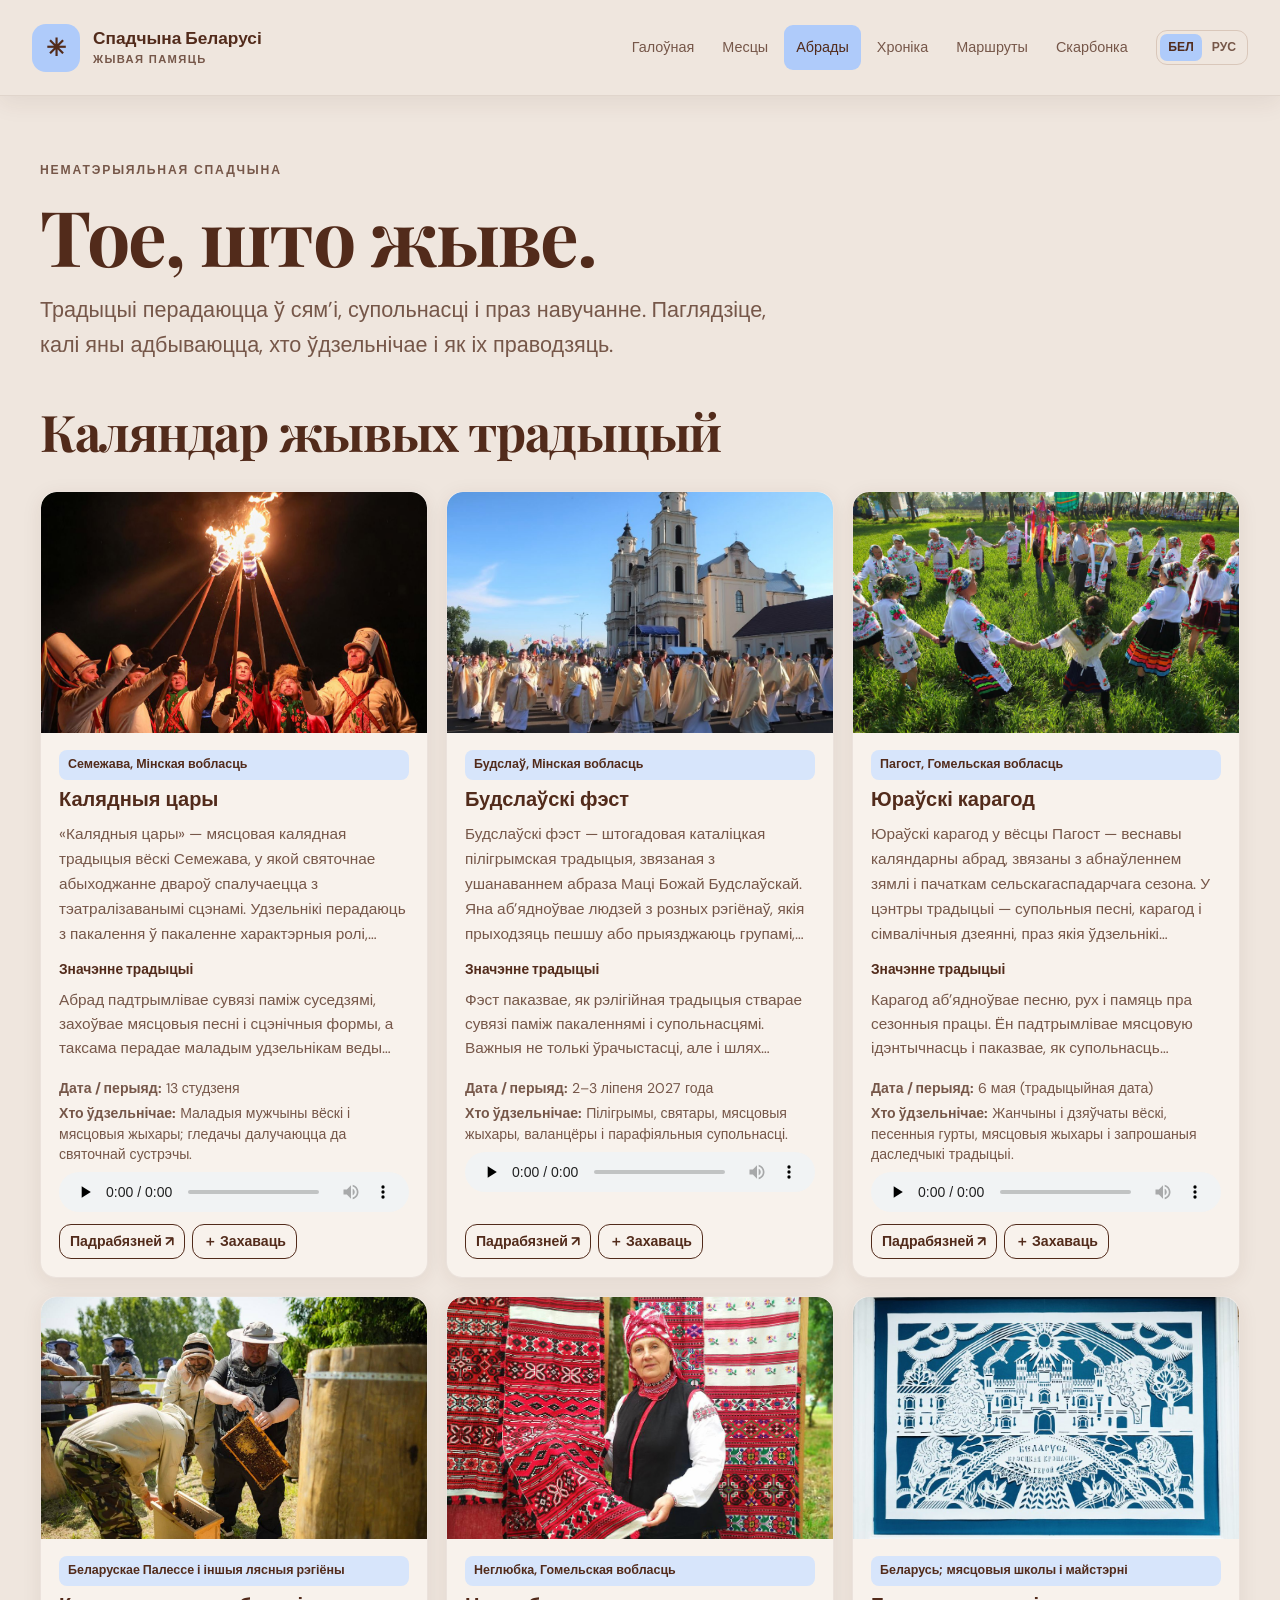
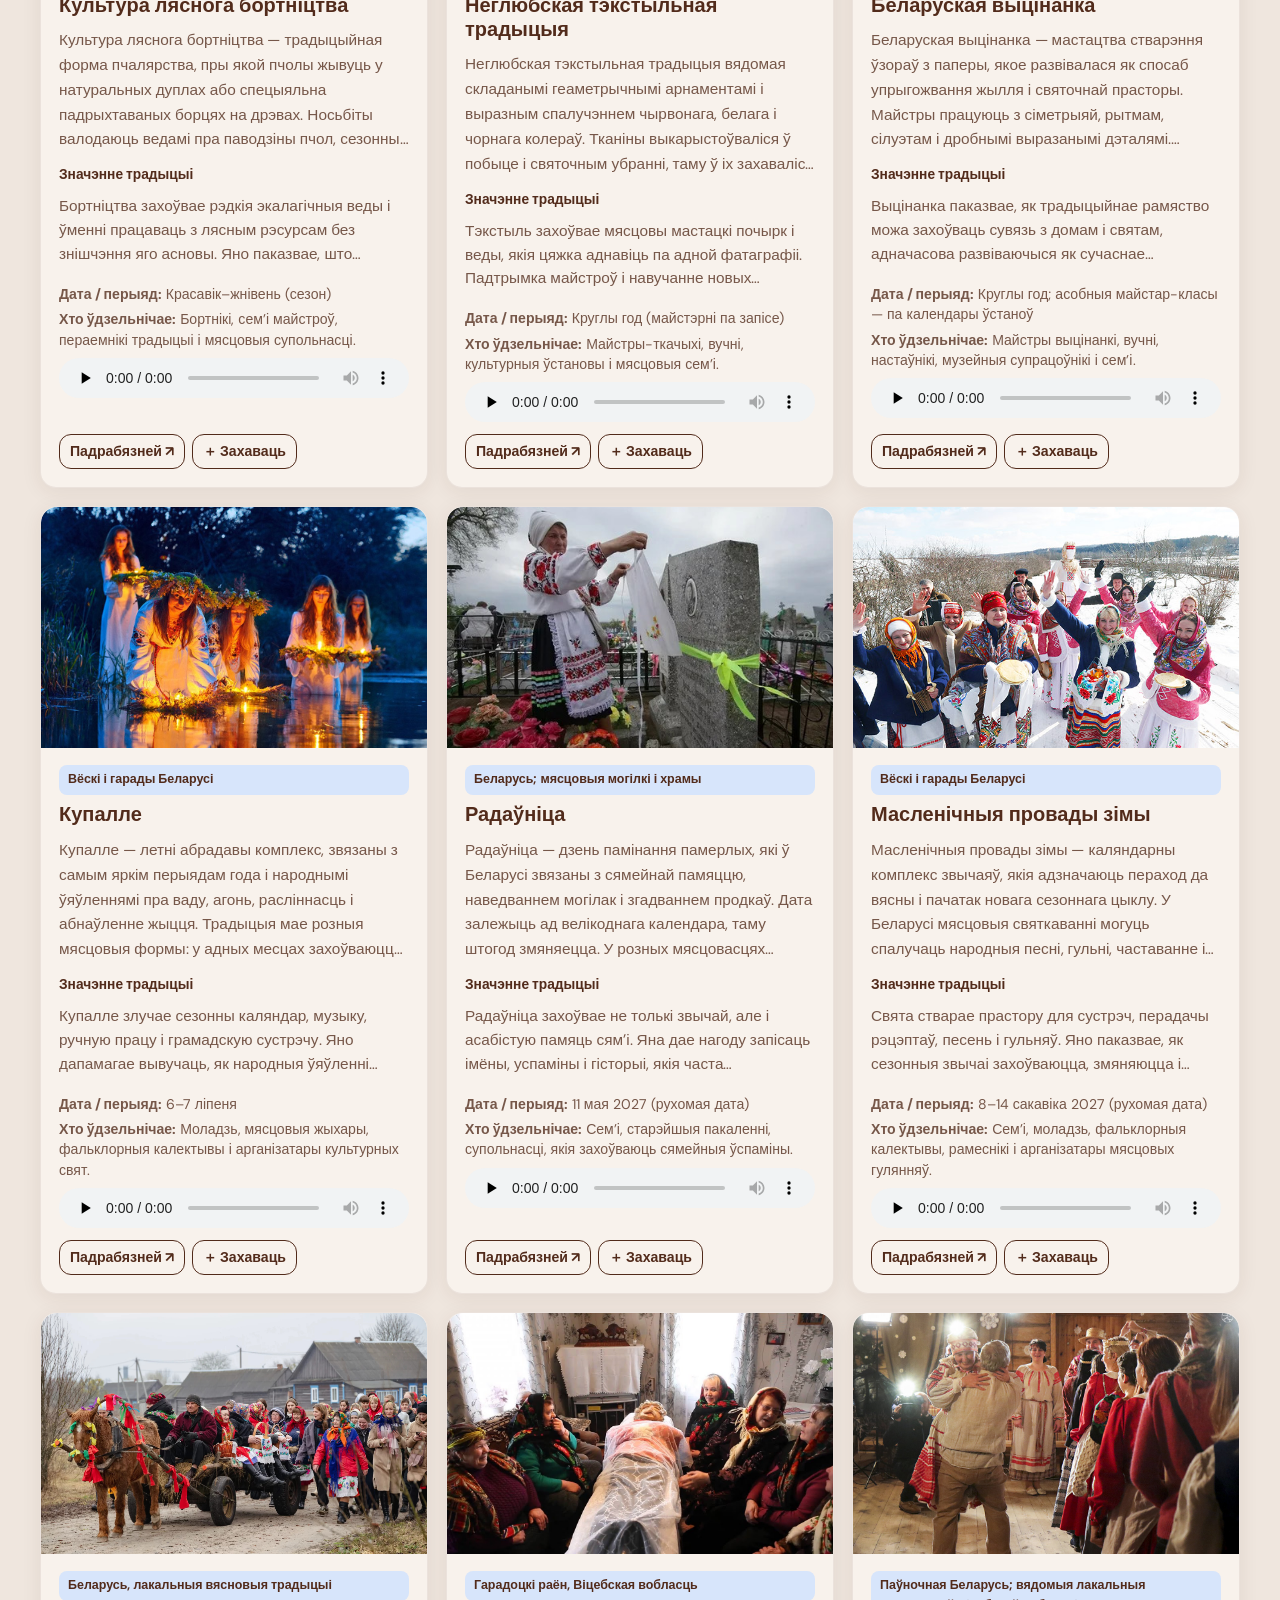
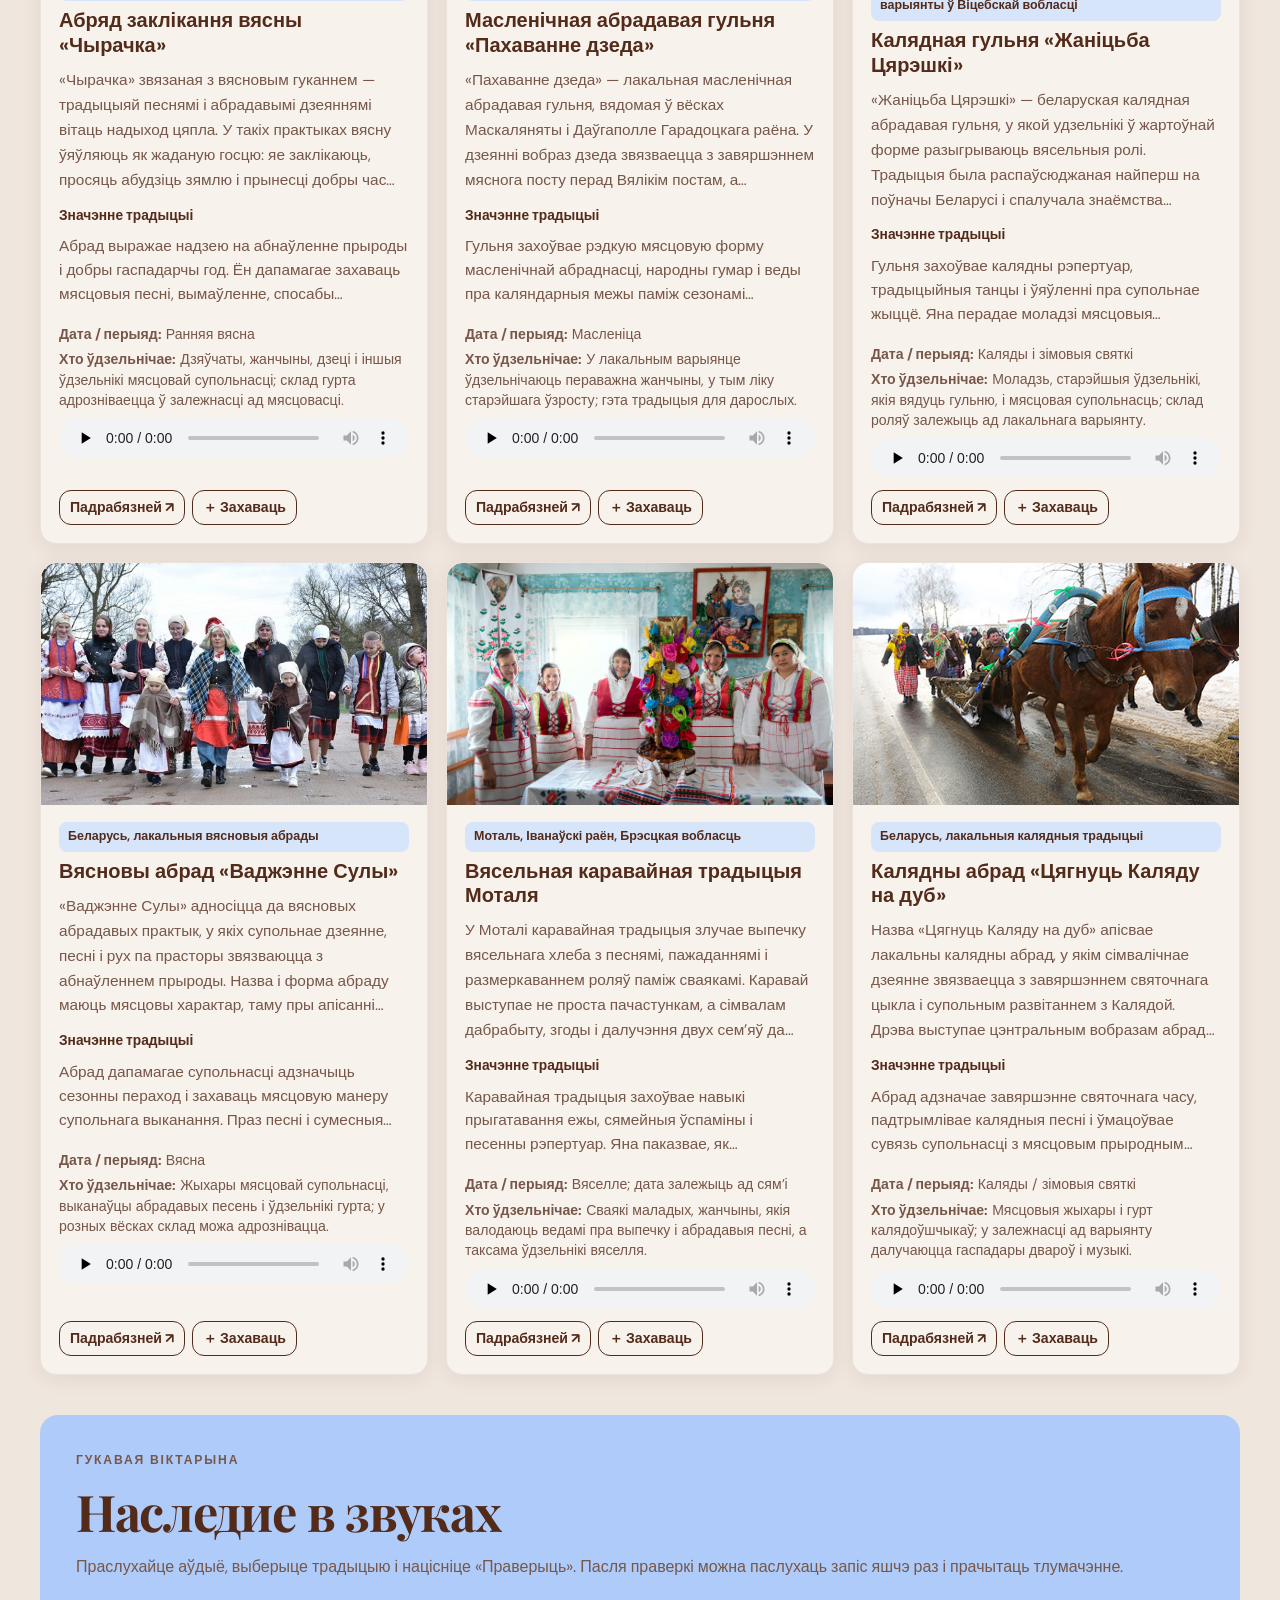
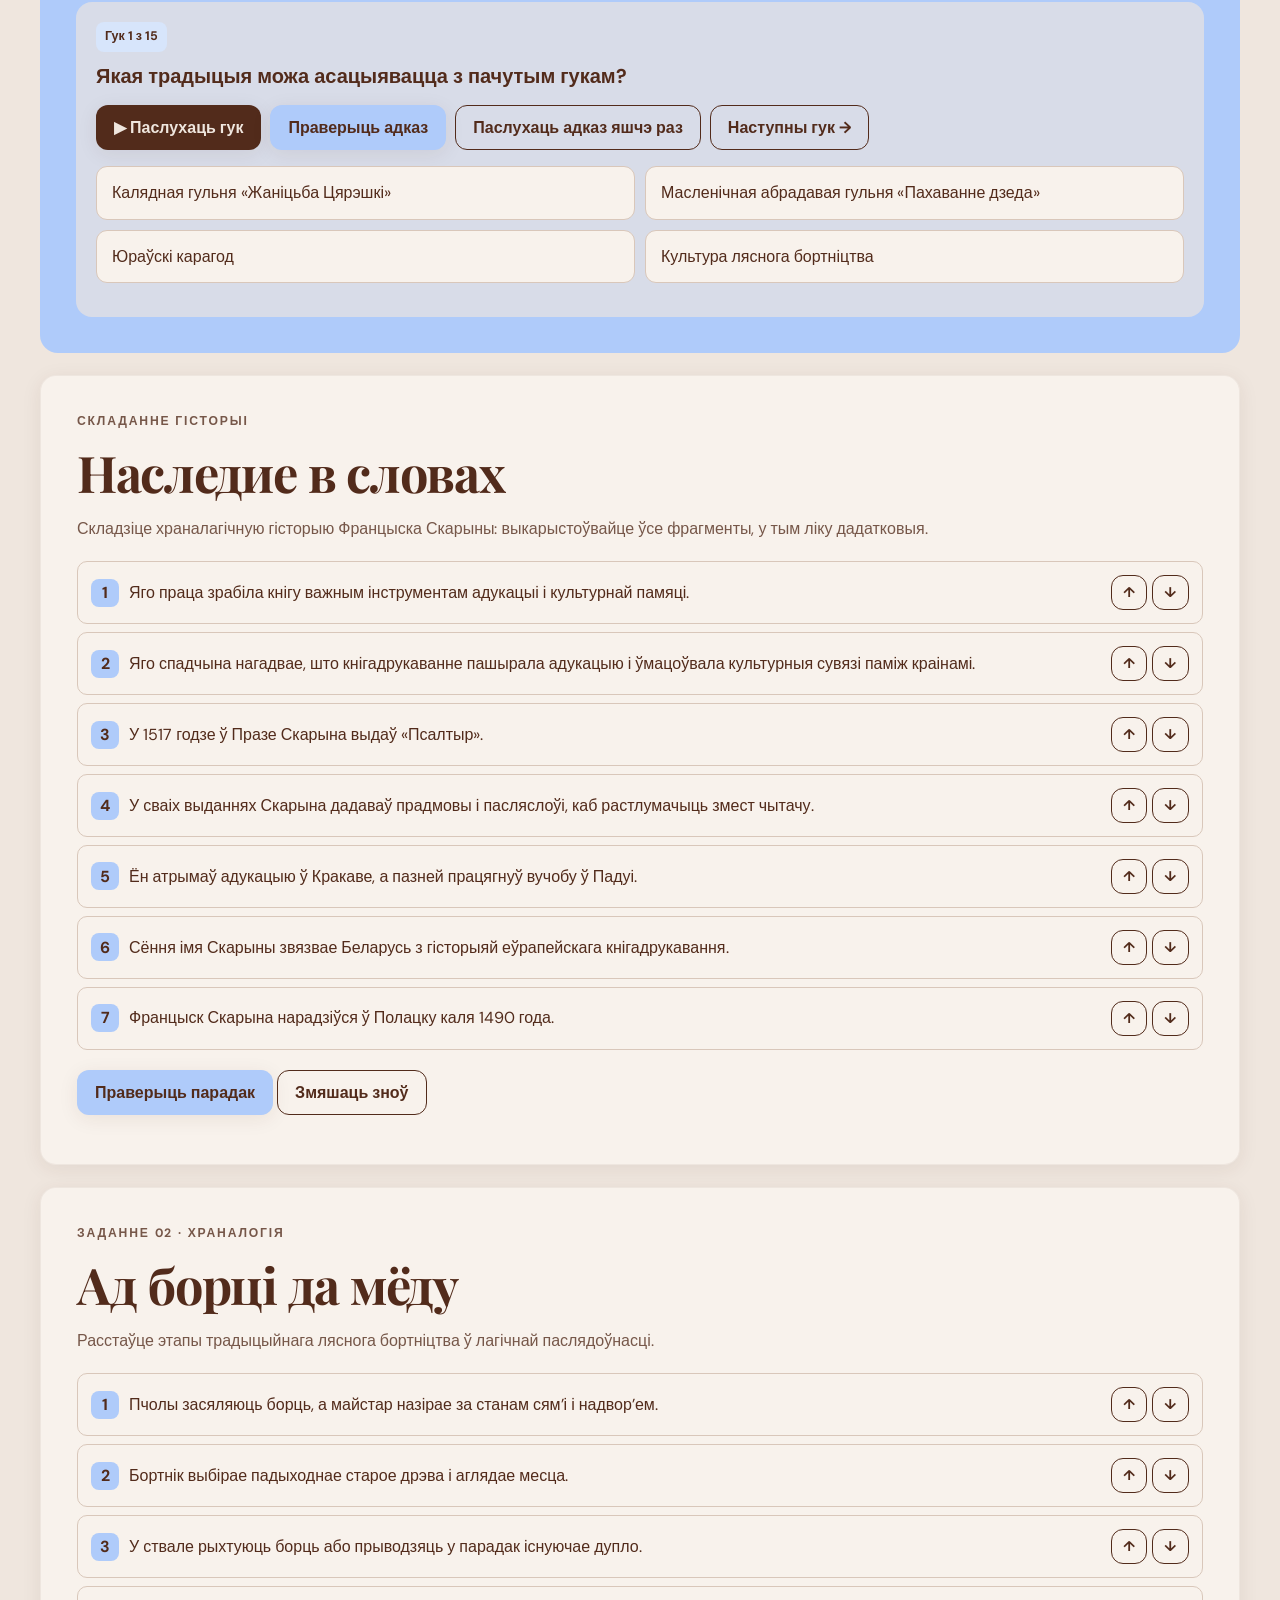
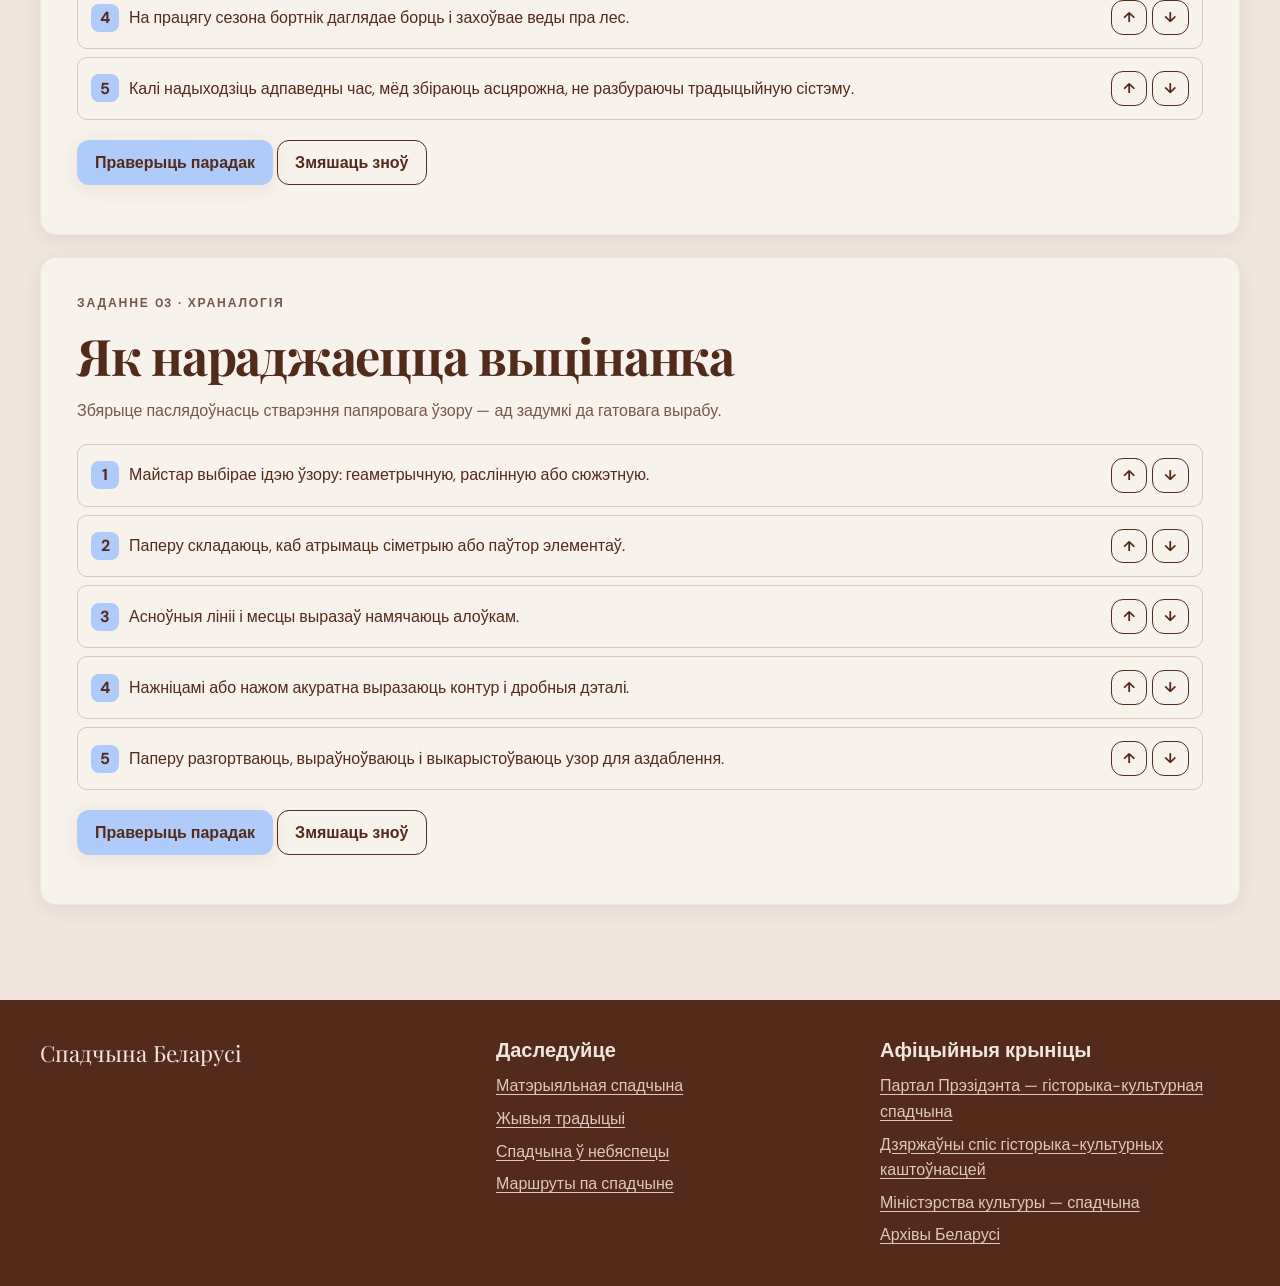
==== abrady.html @ d603b15c "Первый коммит" ====
<!doctype html>
<html lang="be">
<head>
  <meta charset="utf-8">
  <meta name="viewport" content="width=device-width, initial-scale=1">
  <meta name="theme-color" content="#AFCBFA">
  <meta name="description" content="Жывыя традыцыі і абрады Беларусі">
  <title>Спадчына Беларусі — Абрады</title>
  <link rel="stylesheet" href="css/style.css">
  <link rel="stylesheet" href="css/responsive.css">
</head>
<body data-page="rituals" class="page-enter">
  <a class="skip-link" href="#pageContent" data-by="Перайсці да асноўнага змесціва" data-ru="Перейти к основному содержимому">Перайсці да асноўнага змесціва</a>

  <div id="siteHeader" role="banner" aria-label="Навігацыя сайта">
    <header class="site-header">
      <div class="header-inner">
        <a class="brand" href="index.html" aria-label="Спадчына Беларусі — галоўная">
          <span class="brand-mark" aria-hidden="true">✳</span>
          <span>Спадчына Беларусі<small data-by="Жывая памяць" data-ru="Живая память">Жывая памяць</small></span>
        </a>
        <nav class="main-nav" id="mainNav" aria-label="Галоўная навігацыя">
          <a href="index.html" data-page-link="home" data-by="Галоўная" data-ru="Главная">Галоўная</a>
          <a href="mestsy.html" data-page-link="places" data-by="Месцы" data-ru="Места">Месцы</a>
          <a href="abrady.html" data-page-link="rituals" data-by="Абрады" data-ru="Обряды">Абрады</a>
          <a href="hronika.html" data-page-link="chronicle" data-by="Хроніка" data-ru="Хроника">Хроніка</a>
          <a href="putevoditel.html" data-page-link="guide" data-by="Маршруты" data-ru="Маршруты">Маршруты</a>
          <a href="skarbonka.html" data-page-link="treasure" data-by="Скарбонка" data-ru="Копилка">Скарбонка</a>
        </nav>
        <div class="header-actions">
          <div class="language-button language-switch" data-lang-switch role="group" aria-label="Мова сайта">
            <button type="button" data-lang-choice="by" aria-label="Беларуская мова" aria-pressed="true" title="Беларуская мова">БЕЛ</button>
            <button type="button" data-lang-choice="ru" aria-label="Русский язык" aria-pressed="false" title="Русский язык">РУС</button>
          </div>
          <button class="menu-button" id="menuButton" type="button" aria-label="Меню" aria-expanded="false">☰</button>
        </div>
      </div>
    </header>
  </div>

  <main id="pageContent" tabindex="-1" aria-label="Асноўнае змесціва"></main>

  <div id="siteFooter" role="contentinfo" aria-label="Падвал сайта">
    <footer class="site-footer">
      <div class="container footer-inner">
        <div>
          <div class="footer-title">Спадчына Беларусі</div>
        </div>
        <div>
          <h3 data-by="Даследуйце" data-ru="Исследуйте">Даследуйце</h3>
          <div class="footer-links">
            <a href="mestsy.html" data-by="Матэрыяльная спадчына" data-ru="Материальное наследие">Матэрыяльная спадчына</a>
            <a href="abrady.html" data-by="Жывыя традыцыі" data-ru="Живые традиции">Жывыя традыцыі</a>
            <a href="hronika.html" data-by="Спадчына ў небяспецы" data-ru="Наследие в опасности">Спадчына ў небяспецы</a>
            <a href="putevoditel.html" data-by="Маршруты па спадчыне" data-ru="Маршруты по наследию">Маршруты па спадчыне</a>
          </div>
        </div>
        <div>
          <h3 data-by="Афіцыйныя крыніцы" data-ru="Официальные источники">Афіцыйныя крыніцы</h3>
          <div class="footer-links">
            <a href="https://president.gov.by/ru/belarus/social/culture/istoriko-kulturnoe-nasledie" target="_blank" rel="noopener noreferrer" data-by="Партал Прэзідэнта — гісторыка-культурная спадчына" data-ru="Портал Президента — историко-культурное наследие">Партал Прэзідэнта — гісторыка-культурная спадчына</a>
            <a href="https://gosspisok.gov.by/" target="_blank" rel="noopener noreferrer" data-by="Дзяржаўны спіс гісторыка-культурных каштоўнасцей" data-ru="Государственный список историко-культурных ценностей">Дзяржаўны спіс гісторыка-культурных каштоўнасцей</a>
            <a href="https://kultura.gov.by/nasledie/" target="_blank" rel="noopener noreferrer" data-by="Міністэрства культуры — спадчына" data-ru="Министерство культуры — наследие">Міністэрства культуры — спадчына</a>
            <a href="https://www.archives.gov.by/" target="_blank" rel="noopener noreferrer" data-by="Архівы Беларусі" data-ru="Архивы Беларуси">Архівы Беларусі</a>
          </div>
        </div>
      </div>
    </footer>
  </div>

  <div class="toast" id="toast" role="status" aria-live="polite"></div>
  <div class="image-modal" id="imageModal" aria-hidden="true" role="dialog" aria-modal="true" aria-label="Прагляд выявы">
    <button type="button" id="imageModalClose" aria-label="Закрыць выяву">×</button>
    <img alt="" src="" id="imageModalImg">
  </div>
  <div class="modal-backdrop" id="globalModal" aria-hidden="true">
    <div class="modal" role="dialog" aria-modal="true" aria-label="Падрабязная інфармацыя">
      <button class="modal-close" type="button" data-close-modal aria-label="Закрыць акно">×</button>
      <div id="globalModalContent"></div>
    </div>
  </div>

  <noscript>
    <aside class="noscript-message">
      <p>Для паўнавартаснай працы сайта трэба ўключыць JavaScript. Вы можаце перайсці да асноўных раздзелаў:</p>
      <nav aria-label="Раздзелы сайта">
        <a href="index.html">Галоўная</a><a href="mestsy.html">Месцы</a><a href="abrady.html">Абрады</a>
        <a href="hronika.html">Хроніка</a><a href="putevoditel.html">Маршруты</a><a href="skarbonka.html">Скарбонка</a>
      </nav>
    </aside>
  </noscript>

  <script src="js/data.js"></script>
  <script src="js/lang.js"></script>
  <script src="js/main.js"></script>
  <script src="js/skarbonka.js"></script>
</body>
</html>
---- css/style.css ----
@import url("https://fonts.googleapis.com/css2?family=DM+Sans:wght@400;500;600;700&family=Playfair+Display:wght@500;600;700&display=swap");:root{--blue:#AFCBFA;--brown:#522B1B;--cream:#EFE6DE;--pale:#d7e5fb;--muted:#765749;--paper:#f8f2ec;--line:#d9c7ba;--shadow:0 4px 20px rgba(82,43,27,.08);--hover:0 14px 34px rgba(82,43,27,.15);--radius:16px;--content:1200px}*{box-sizing:border-box}html{scroll-behavior:smooth}body{margin:0;background:var(--cream);color:var(--brown);font:16px/1.6 "DM Sans",sans-serif;transition:background .3s,color .3s}img{display:block;max-width:100%;object-fit:cover}a{color:inherit;text-decoration:none}button,input,textarea,select{font:inherit}button{cursor:pointer}button:focus-visible,a:focus-visible,input:focus-visible,textarea:focus-visible,select:focus-visible{outline:3px solid var(--blue);outline-offset:3px}h1,h2,.serif{font-family:"Playfair Display",serif;line-height:1.08;letter-spacing:-.025em}h1{font-size:clamp(2.6rem,6vw,5rem);margin:0 0 16px}h2{font-size:clamp(2rem,4vw,3.15rem);margin:0 0 16px}h3{font-size:1.25rem;line-height:1.25;margin:0 0 10px}p{color:var(--muted);margin-top:0}.container{width:min(var(--content),calc(100% - 48px));margin:auto}.site-header{backdrop-filter:blur(16px);border-bottom:1px solid rgba(82,43,27,.09)}.header-inner{width:min(1340px,calc(100% - 36px));margin:auto;display:flex;align-items:center}.brand{display:flex;align-items:center;font-weight:700;white-space:nowrap}.brand-mark{background:var(--blue);display:grid;place-items:center}.brand small{display:block;letter-spacing:.12em;text-transform:uppercase;color:var(--muted)}.main-nav{display:flex;justify-content:center;align-items:center;gap:4px;margin-left:auto}.main-nav a{color:var(--muted);border-radius:9px}.main-nav a:hover,.main-nav a[aria-current=page]{background:var(--blue);color:var(--brown)}.header-actions{display:flex}.language-button,.menu-button{border:1px solid var(--line);background:var(--cream);color:var(--brown);border-radius:10px;padding:8px 12px;font-weight:700}.menu-button{display:none;width:42px;height:42px}.btn{display:inline-flex;align-items:center;justify-content:center;gap:8px;padding:12px 17px;border:1px solid transparent;border-radius:12px;background:var(--blue);color:var(--brown);font-weight:700;box-shadow:var(--shadow);line-height:1.2}.btn:hover{transform:scale(1.02);box-shadow:var(--hover);background:#c3d8f9}.btn-dark{background:var(--brown);color:var(--cream)}.btn-dark:hover{background:#6c3c28;color:var(--cream)}.btn-outline{background:transparent;border-color:var(--brown);box-shadow:none}.btn-sm{padding:8px 11px;font-size:.88rem}.eyebrow,.kicker{font-size:.76rem;text-transform:uppercase;letter-spacing:.15em;font-weight:700;color:var(--muted);margin-bottom:14px}.page-hero{padding:65px 0 35px}.page-hero .lead{font-size:clamp(1.1rem,2vw,1.35rem);max-width:760px}.hero-panel{background:var(--blue);border-radius:24px;padding:clamp(28px,6vw,66px);box-shadow:var(--shadow);position:relative;overflow:hidden}.hero-panel:after{content:"✳";position:absolute;right:4%;top:2%;font-size:clamp(100px,20vw,240px);line-height:1;color:rgba(82,43,27,.08)}.hero-panel>*{position:relative;z-index:1}.section{padding:30px 0 55px}.section-head{display:flex;align-items:end;justify-content:space-between;gap:24px;margin-bottom:24px}.section-head p{max-width:600px;margin:0}.block{background:var(--paper);border:1px solid rgba(82,43,27,.06);border-radius:var(--radius);padding:clamp(22px,3vw,36px);box-shadow:var(--shadow)}.grid{display:grid;gap:18px}.grid-2{grid-template-columns:repeat(2,minmax(0,1fr))}.grid-3{grid-template-columns:repeat(3,minmax(0,1fr))}.grid-4{grid-template-columns:repeat(4,minmax(0,1fr))}.grid-5{grid-template-columns:repeat(5,minmax(0,1fr))}.card{background:var(--paper);border:1px solid rgba(82,43,27,.08);border-radius:var(--radius);overflow:hidden;box-shadow:var(--shadow);transition:transform .3s,box-shadow .3s}.card:hover{transform:translateY(-4px);box-shadow:var(--hover)}.card-body{padding:21px}.card p{font-size:.96rem}.card-image{width:100%;aspect-ratio:4/3;overflow:hidden;background:var(--pale)}.card-image img{width:100%;height:100%;transition:transform .45s}.card:hover .card-image img{transform:scale(1.05)}.muted{color:var(--muted)}.small{font-size:.85rem}.tag,.pill{display:inline-flex;align-items:center;gap:7px;background:var(--pale);border-radius:8px;padding:5px 9px;font-size:.78rem;font-weight:700}.status-dot{width:9px;height:9px;border-radius:50%;display:inline-block;background:var(--brown)}.status-good{background:#52704b}.status-attention{background:#9c6b29}.status-critical{background:#8e4234}.separator{height:1px;background:var(--line);margin:22px 0}.reveal{opacity:0;transform:translateY(20px);transition:opacity .6s,transform .6s}.reveal.is-visible{opacity:1;transform:translateY(0)}.stat-card{min-height:176px;padding:21px;background:var(--blue);border-radius:var(--radius);display:flex;flex-direction:column;justify-content:space-between}.stat-card:nth-child(even){background:var(--paper)}.count-number{font-size:clamp(2.3rem,4vw,3.55rem);font-weight:700;letter-spacing:-.06em;line-height:1.1}.stat-label{font:1.2rem/1.2 "Playfair Display",serif}.stat-card small{font-size:.78rem;color:var(--muted)}.vote-options{display:grid;grid-template-columns:repeat(4,1fr);gap:12px;margin:24px 0}.vote-option{border:1px solid var(--line);background:var(--paper);border-radius:12px;padding:19px;font-size:1.45rem;font-weight:700;color:var(--brown)}.vote-option:hover{background:var(--blue);transform:scale(1.02)}.vote-option.correct{background:#c8dfbb;border-color:#52704b}.vote-option.wrong{opacity:.48}.vote-answer{display:none;background:var(--blue);border-radius:14px;padding:20px 24px;margin-top:20px}.vote-answer.is-open{display:block;animation:fadeUp .35s}.vote-answer strong{font:clamp(3rem,8vw,5rem)/1 "Playfair Display",serif}.timeline-scroller{overflow:auto;scroll-snap-type:x mandatory}.timeline{display:flex;min-width:max-content}.epoch-button{text-align:left;background:var(--paper);border:1px solid var(--line);border-radius:14px;padding:17px;scroll-snap-align:start}.epoch-button:before{content:"";width:9px;height:9px;border-radius:50%;display:block;background:var(--brown);margin-bottom:20px;box-shadow:0 0 0 6px var(--blue)}.epoch-button[aria-pressed=true]{background:var(--blue);border-color:var(--brown)}.epoch-button b{display:block;font-size:.82rem;margin-bottom:6px}.epoch-button span{font:1.1rem/1.2 "Playfair Display",serif}.epoch-detail{display:grid;grid-template-columns:.9fr 1.1fr;gap:22px;max-height:0;opacity:0;overflow:hidden;background:var(--paper);border-radius:16px;transition:max-height .45s,opacity .35s,padding .35s;margin-top:0}.epoch-detail.is-open{max-height:580px;opacity:1;padding:20px}.epoch-detail img{width:100%;height:240px;border-radius:12px}.heritage-card{position:relative;display:flex;min-height:350px;flex-direction:column;justify-content:end;border-radius:var(--radius);overflow:hidden;background:var(--brown);color:var(--cream);box-shadow:var(--shadow)}.heritage-card>img{position:absolute;inset:0;width:100%;height:100%;transition:transform .5s}.heritage-card:hover>img{transform:scale(1.05)}.heritage-card:after{content:"";position:absolute;inset:0;background:linear-gradient(180deg,transparent,rgba(27,18,14,.82))}.heritage-copy{position:relative;z-index:1;padding:24px}.heritage-copy h3{font:1.7rem/1.16 "Playfair Display",serif}.heritage-copy p{color:var(--cream)}.arrow{display:inline-grid;place-items:center;width:38px;height:38px;border-radius:11px;background:var(--blue);color:var(--brown);margin-top:10px}.action-card{padding:23px;border-radius:var(--radius);background:var(--paper);display:flex;flex-direction:column;align-items:flex-start;min-height:235px;box-shadow:var(--shadow)}.action-icon{display:grid;place-items:center;background:var(--blue)}.action-card .btn{margin-top:auto}.filters,.region-tags,.view-tabs{display:flex;flex-wrap:wrap;gap:9px;margin-bottom:18px}.field,.select{border:1px solid var(--line);background:var(--paper);border-radius:10px;padding:11px 13px;color:var(--brown);width:100%}.filters .field,.filters .select{width:auto;min-width:175px}.tab-btn,.region-tags button{border:1px solid var(--line);background:transparent;border-radius:10px;padding:9px 13px;color:var(--brown)}.tab-btn[aria-pressed=true],.region-tags button.active{background:var(--blue);border-color:var(--blue);font-weight:700}.place-card .place-meta{display:flex;gap:8px;flex-wrap:wrap;margin:10px 0}.expanded-content{max-height:0;overflow:hidden;transition:max-height .45s}.expand-btn{width:100%;border:0;border-top:1px solid var(--line);background:transparent;padding:13px;color:var(--brown);font-weight:700}.map-lab,.audio-lab{background:var(--blue);border-radius:18px;padding:clamp(22px,4vw,36px);margin-top:40px}.map-board{display:grid;grid-template-columns:repeat(3,1fr);gap:10px;margin:20px 0}.map-zone{min-height:100px;border:2px dashed rgba(82,43,27,.32);border-radius:12px;padding:12px;display:grid;place-items:center;text-align:center;background:rgba(239,230,222,.55)}.map-zone.over,.map-zone.filled{border-style:solid;border-color:var(--brown);background:var(--cream)}.map-pieces{display:flex;flex-wrap:wrap;gap:9px}.map-piece{padding:9px 12px;background:var(--paper);border:1px solid var(--line);border-radius:9px;cursor:grab;font-size:.88rem}.map-piece:active{cursor:grabbing}.ritual-media{aspect-ratio:16/10;overflow:hidden;background:var(--blue)}.ritual-media img{width:100%;height:100%;transition:transform .4s}.card:hover .ritual-media img{transform:scale(1.05)}.ritual-actions{display:flex;gap:8px;flex-wrap:wrap;margin-top:14px}.audio-play{width:40px;height:40px;border:0;border-radius:10px;background:var(--blue);color:var(--brown);font-weight:700}.sound-row{display:grid;grid-template-columns:1fr auto;align-items:center;gap:14px;padding:13px 0;border-bottom:1px solid rgba(82,43,27,.2)}.wave{height:26px;display:flex;align-items:center;gap:3px}.wave i{width:4px;border-radius:5px;background:var(--brown);height:var(--h);opacity:.58}.sound-toggle{border:1px solid var(--brown);border-radius:9px;background:transparent;padding:8px 12px}.sound-toggle.active{background:var(--brown);color:var(--cream)}.story-fragments{display:flex;flex-direction:column;gap:8px;margin:20px 0}.story-fragment{display:flex;align-items:center;gap:10px;padding:13px;border:1px solid var(--line);border-radius:10px;background:var(--paper);cursor:grab}.drag-n{width:28px;height:28px;display:grid;place-items:center;background:var(--blue);border-radius:8px;font-weight:700;flex-shrink:0}.chronicle-card{padding:0}.before-after{position:relative;height:280px;overflow:hidden;background:var(--brown);--split:50%}.before-after img{position:absolute;inset:0;width:100%;height:100%}.before-after .after-img{clip-path:inset(0 0 0 var(--split))}.divider-handle{position:absolute;top:0;bottom:0;left:var(--split);width:3px;background:var(--cream);transform:translateX(-50%);pointer-events:none}.before-after input{position:absolute;bottom:10px;left:12px;width:calc(100% - 24px);accent-color:var(--blue)}.chronicle-content{padding:23px}.life-strip{display:flex;gap:9px;flex-wrap:wrap;margin:17px 0}.life-item{flex:1;min-width:62px;border-left:2px solid var(--blue);padding-left:9px}.life-item b{display:block}.danger-note{background:var(--blue);padding:13px;border-radius:10px;margin:16px 0}.people-story{display:grid}.people-story img{border-radius:12px}.person-avatar{aspect-ratio:4/3}.person-avatar img{width:100%;height:100%}.form-grid{display:grid;grid-template-columns:1fr 1fr;gap:14px}.form-grid .full{grid-column:1/-1}.form-actions{display:flex;align-items:center;gap:10px;flex-wrap:wrap;margin-top:14px}.notice{background:var(--pale);color:var(--brown);padding:14px;border-radius:10px;font-size:.9rem}.quote{font:1.4rem/1.4 "Playfair Display",serif;border-left:3px solid var(--blue);padding-left:18px}.treasure-page{background:var(--brown);color:var(--cream);min-height:100vh}.treasure-page .site-header{background:rgba(82,43,27,.96);border-bottom-color:#765749}.treasure-page .brand,.treasure-page .main-nav a{color:var(--cream)}.treasure-page .brand small,.treasure-page p{color:#ddc9bd}.treasure-page .main-nav a:hover,.treasure-page .main-nav a[aria-current=page]{background:var(--blue);color:var(--brown)}.treasure-page .language-button,.treasure-page .menu-button{background:transparent;color:var(--cream);border-color:#896856}.treasure-page .block,.treasure-page .card{background:#68402f;color:var(--cream);border-color:#896856}.treasure-page .card p,.treasure-page .muted{color:#ddc9bd}.treasure-page .btn{background:var(--blue);color:var(--brown)}.treasure-page .field,.treasure-page .select{background:#68402f;color:var(--cream);border-color:#896856}.treasure-intro{padding:28px;border:1px solid #896856;border-radius:20px;background:linear-gradient(145deg,#68402f,#522B1B)}.treasure-grid{display:grid;grid-template-columns:repeat(3,minmax(0,1fr));gap:14px}.treasure-card{padding:19px;border-radius:14px;background:#68402f;border:1px solid #896856;min-height:160px;cursor:grab}.treasure-card:hover{transform:translateY(-3px)}.emotion{display:inline-block;width:10px;height:10px;border-radius:50%;background:var(--blue);margin-right:6px}.treasure-date{font-size:.78rem;color:#ddc9bd}.treasure-groups{display:grid;grid-template-columns:repeat(3,1fr);gap:12px;margin-top:20px}.treasure-group{padding:18px;border:1px dashed #896856;border-radius:12px;min-height:90px}.treasure-group.drag-over{border-color:var(--blue);background:#68402f}.treasure-empty{padding:25px;border:1px dashed #896856;border-radius:14px;text-align:center;color:#ddc9bd}.role-checks{display:grid;grid-template-columns:repeat(2,1fr);gap:10px}.role-check{display:flex;gap:10px;align-items:start;border:1px solid var(--line);border-radius:10px;padding:12px}.treasure-page .role-check{border-color:#896856}.role-check input{accent-color:var(--blue);margin-top:6px}.role-select{max-width:320px}.modal-backdrop,.image-modal{position:fixed;inset:0;background:rgba(35,22,16,.68);z-index:100;display:none;align-items:center;justify-content:center;padding:20px}.modal-backdrop.open,.image-modal.open{display:flex;animation:fade .2s}.modal{background:var(--cream);color:var(--brown);width:min(560px,100%);max-height:90vh;overflow:auto;border-radius:18px;padding:clamp(22px,4vw,34px);box-shadow:0 30px 90px #0004;animation:modalIn .25s}.modal-close,.image-modal button{float:right;width:36px;height:36px;border:0;border-radius:10px;background:var(--blue);color:var(--brown);font-size:1.2rem}.feelings{display:grid;grid-template-columns:repeat(3,1fr);gap:8px;margin:12px 0 20px}.feelings button{padding:10px 6px;border:1px solid var(--line);border-radius:9px;background:transparent;color:var(--brown)}.feelings button[aria-pressed=true]{background:var(--blue);border-color:var(--brown);font-weight:700}.image-modal img{max-width:min(1100px,95vw);max-height:85vh;border-radius:12px;animation:modalIn .25s}.image-modal button{position:absolute;right:24px;top:24px}.toast{position:fixed;bottom:22px;left:50%;transform:translate(-50%,20px);background:var(--brown);color:var(--cream);padding:12px 18px;border-radius:12px;z-index:150;opacity:0;pointer-events:none;box-shadow:var(--hover);transition:.3s}.toast.show{opacity:1;transform:translate(-50%,0)}.site-footer{padding:38px 0;background:var(--brown);color:var(--cream);margin-top:40px}.footer-inner{display:grid;grid-template-columns:1.2fr 1fr 1fr;gap:24px}.site-footer p,.site-footer a{color:#ddc9bd}.site-footer a{text-decoration:underline;text-underline-offset:3px}.footer-title{font:1.4rem "Playfair Display",serif}.footer-links{display:grid;gap:7px}.source-note,.inline-note{font-size:.82rem;color:var(--muted)}.site-footer .source-note{color:#ddc9bd}.load-more{display:flex;justify-content:center;margin:25px 0}.hidden{display:none !important}.shadow-mode{background:#765749}.shadow-mode #pageContent{filter:brightness(.72);transition:filter .35s}.shadow-mode .site-header{filter:brightness(.8)}@keyframes fade{from{opacity:0}to{opacity:1}}@keyframes fadeUp{from{opacity:0;transform:translateY(10px)}to{opacity:1;transform:translateY(0)}}@keyframes modalIn{from{opacity:0;transform:scale(.94)}to{opacity:1;transform:scale(1)}}.page-enter #pageContent h1{animation:fadeUp .65s ease both}.stats-section .section-head{margin-bottom:28px}.stats-overview{display:grid;grid-template-columns:1.35fr .85fr;gap:20px;margin-bottom:34px}.stats-overview .block{min-height:220px;display:flex;flex-direction:column;align-items:flex-start;justify-content:center}.stat-lead{background:var(--blue)}.stat-lead .count-number{font-size:clamp(3.6rem,8vw,6rem)}.stat-unesc{background:var(--brown);color:var(--cream)}.stat-unesc .eyebrow,.stat-unesc p{color:var(--cream)}.stat-unesc .count-number{font-size:clamp(3.2rem,6vw,5rem);color:var(--blue)}.stat-unesc h3{color:var(--cream)}.breakdown-heading{display:flex;align-items:baseline;justify-content:space-between;gap:18px;margin:6px 0 18px}.breakdown-heading h3{font:clamp(1.45rem,3vw,2rem)/1.2 "Playfair Display",serif;margin:0}.breakdown-heading p{margin:0}.stats-breakdown{gap:16px}.stats-breakdown .stat-card{min-height:155px;padding:22px 24px;transition:transform .3s,box-shadow .3s}.stats-breakdown .stat-card:hover{transform:translateY(-4px);box-shadow:var(--hover)}.stats-breakdown .stat-card:nth-child(even){background:var(--paper)}.stats-breakdown .count-number{font-size:clamp(2.2rem,3.5vw,3.3rem)}.stats-breakdown .stat-label{font-size:1.12rem}.timeline-scroller{padding:14px 0 22px}.epoch-detail.is-open{gap:28px;margin-top:18px}.epoch-detail .btn{margin-top:10px}.heritage-copy .arrow{font-size:1.35rem;font-weight:700;transition:transform .3s,background .3s}.heritage-card:hover .arrow{transform:scale(1.08) rotate(45deg)}@media (max-width:768px){.stats-overview{grid-template-columns:1fr}.stats-overview .block{min-height:185px}.breakdown-heading{align-items:flex-start;flex-direction:column;gap:4px}.stats-breakdown{grid-template-columns:repeat(2,minmax(0,1fr))}.timeline{gap:20px}.epoch-button{width:178px}}@media (max-width:480px){.stats-breakdown{grid-template-columns:1fr}.stats-breakdown .stat-card{min-height:128px}.epoch-detail{grid-template-columns:1fr}.epoch-detail img{height:210px}}.breakdown-total.count-number{display:inline;font-size:inherit;font-weight:inherit;letter-spacing:inherit;line-height:inherit}.site-header{position:sticky;top:0;z-index:100;background:rgba(239,230,222,.97);box-shadow:0 7px 22px rgba(82,43,27,.08)}.header-inner{min-height:96px;gap:26px}.brand{gap:13px;font-size:1.08rem;line-height:1.15}.brand-mark{width:48px;height:48px;font-size:1.5rem;border-radius:14px;flex:none}.brand small{font-size:.7rem;margin-top:4px}.main-nav a{font-size:.9rem;padding:11px 12px}.header-actions{gap:10px}.vote-answer strong{display:block;margin-bottom:17px}.vote-answer p{margin-top:10px;line-height:1.6}.vote-answer .small{margin-top:18px}.stat-lead .count-number,.stat-unesc .count-number{margin-bottom:14px}.breakdown-heading{margin-top:24px}.breakdown-total{margin-left:8px;margin-right:8px}.stat-card .count-number{margin-bottom:13px}.action-icon{width:62px;height:62px;font-size:1.8rem;margin-bottom:20px;border-radius:16px}.timeline{gap:14px !important;padding:8px 4px 12px !important}.epoch-button{width:175px !important;min-height:136px !important}.heritage-cta{display:inline-flex;align-items:center;gap:8px;min-height:38px;padding:9px 13px;border-radius:10px;background:var(--blue);color:var(--brown);font-weight:700;font-size:.86rem;transition:transform .2s,background .2s}.heritage-card:hover .heritage-cta{transform:translateX(3px);background:var(--cream)}.category-note p{margin:7px 0;max-width:100ch}.category-note a{text-decoration:underline;text-underline-offset:3px;font-weight:700}.filter-result-count{margin:-4px 0 14px}.place-card .expanded-content{max-height:0;overflow:hidden}.place-card.is-expanded .expanded-content{max-height:1200px;padding-top:9px}.place-card .expanded-content p{margin-top:8px}.place-card .card-image img,.chronicle-card .card-image img{width:100%;height:100%;object-fit:cover}.place-card .card-image,.chronicle-card .card-image{height:220px;overflow:hidden}.map-zone .map-piece{max-width:100%;word-break:normal;cursor:default}.map-piece.map-correct{cursor:default;border-color:var(--brown);font-weight:700}.ritual-card .calendar-data{font-size:.88rem;line-height:1.55;margin-top:12px}.ritual-card .expanded-content{max-height:0;overflow:hidden;transition:max-height .35s ease}.ritual-card .expanded-content.open{max-height:1300px;padding-top:8px}.ritual-details h4{margin:14px 0 6px;font-size:1rem}.ritual-details p{line-height:1.65}.sound-quiz{padding:20px;background:rgba(239,230,222,.64);border-radius:16px;margin-top:22px}.sound-quiz-head{margin-bottom:16px}.sound-quiz-head h3{margin-top:12px}.sound-quiz-controls{display:flex;flex-wrap:wrap;gap:9px;margin:16px 0}.sound-choices{display:grid;grid-template-columns:repeat(2,minmax(0,1fr));gap:10px}.sound-choice{padding:13px 15px;text-align:left;border:1px solid var(--line);border-radius:11px;background:var(--paper);color:var(--brown);font:inherit;cursor:pointer}.sound-choice[aria-pressed=true],.sound-choice.selected{border-color:var(--brown);background:var(--blue);font-weight:700}.sound-choice.correct{background:#d8e7c6;border-color:#547047;color:#26391f}.sound-choice.wrong{background:#f4d6cd;border-color:#9a4b3c;color:#522b1b}.sound-choice:disabled{cursor:default}.story-move{display:flex;gap:5px;margin-left:auto;flex:none}.chronicle-section-head{margin:0 0 20px;max-width:850px}.chronicle-section-head h2{margin:12px 0}.chronicle-section-head p{color:var(--muted)}.tag-warning{background:#f0d2c4 !important;color:#522b1b !important}.chronicle-card .chronicle-content{padding:22px}.chronicle-card h3{margin:10px 0}.chronicle-card .life-strip{margin:15px 0 18px}.chronicle-card .danger-note{line-height:1.55}.chronicle-full{margin:14px 0;border-top:1px solid var(--line);padding-top:12px}.chronicle-full summary{font-weight:700;cursor:pointer}.chronicle-full p{margin-top:10px}.people-feature{padding:clamp(20px,3vw,34px)}.people-card-actions{display:flex;flex-wrap:wrap;gap:8px;margin-top:14px}.people-card-actions .btn{margin-top:0}.person-avatar img{object-fit:cover}.account-summary{padding:clamp(20px,4vw,34px);border:1px solid #896856;border-radius:22px;background:linear-gradient(135deg,#68402f,#522b1b);color:var(--cream);box-shadow:0 18px 40px rgba(25,12,7,.12)}.account-identity{display:flex;align-items:center;gap:18px}.account-identity p{margin-bottom:6px}.account-identity h2{margin:4px 0 10px}.account-avatar{display:grid;place-items:center;width:78px;height:78px;flex:none;border-radius:24px;background:var(--blue);color:var(--brown);font-size:2.3rem}.profile-name-form{margin-top:24px;padding-top:20px;border-top:1px solid #896856;max-width:670px}.profile-name-form label{display:block;margin-bottom:8px}.profile-name-controls{display:flex;gap:8px;align-items:stretch}.profile-name-controls .field{flex:1}.account-stats{display:grid;gap:12px;margin-top:26px}.account-stats>div{display:flex;flex-direction:column;gap:5px;padding:16px;border:1px solid #896856;border-radius:13px;background:rgba(239,230,222,.08)}.account-stats b{font-size:1.85rem;line-height:1.1;color:var(--blue)}.account-stats span{font-size:.83rem;color:#ddc9bd}.treasure-page .account-summary .eyebrow{color:var(--blue)}.treasure-page .account-summary p{color:#e8d9d0}.treasure-page .account-summary h2{color:var(--cream)}.treasure-page .account-summary .field{background:#522b1b}.treasure-page .account-summary .small{color:#ddc9bd}.treasure-page .section-head h2,.treasure-page .route-builder h2{color:var(--cream)}.treasure-page .route-builder{border:1px solid #896856}.route-place-option{min-width:0}.route-place-option input{flex:none}.route-place-option>span:nth-child(2){display:flex;flex-direction:column;gap:4px;min-width:0}.route-place-option small{line-height:1.3}.route-option-add{display:grid;place-items:center;margin-left:auto;flex:none;width:27px;height:27px;border-radius:8px;background:rgba(175,203,250,.12);color:var(--blue)}.route-preview{padding:17px;border-radius:13px;background:rgba(239,230,222,.05);border:1px solid #896856;margin-top:16px}.route-preview h3{margin:0 0 6px}.route-stop:last-child{border-bottom:0}.route-stop-number{color:var(--brown);flex:none}.route-stop-copy{display:flex;flex-direction:column;gap:3px;flex:1}.route-stop-actions{flex:none}.treasure-page .route-stop-actions .btn{padding:6px 9px;min-width:30px}.route-form-actions{display:flex;flex-wrap:wrap;gap:8px;margin-top:18px}.saved-route{margin-top:12px}.saved-route-header h3{margin:8px 0}.saved-route ol{padding-left:24px;line-height:1.7}.saved-route li{padding-left:4px}.memory-item{padding:9px 0;border-bottom:1px solid #896856}.grouped-treasure{padding:7px 0;border-bottom:1px solid #896856}.grouped-treasure:last-child{border-bottom:0}.treasure-page .account-workspace .block{min-height:200px}.category-note{padding:18px 20px;border-radius:16px;background:var(--pale);border:1px solid var(--line);margin:8px 0 24px;max-width:100%}.category-note h3{font-size:1.1rem;margin:0 0 12px}.category-key{display:grid;grid-template-columns:repeat(2,minmax(0,1fr));gap:8px 14px}.category-key p{display:flex;align-items:flex-start;gap:10px;margin:0;padding:10px 12px;border-radius:10px;background:rgba(255,255,255,.45);font-size:.92rem}.category-key b{display:grid;place-items:center;flex:none;width:27px;height:27px;border-radius:8px;background:var(--blue);color:var(--brown)}.category-key span{line-height:1.45}.category-footnote{margin:12px 0 7px !important}.filter-result-count{display:none !important}body.modal-open{overflow:hidden}.place-story-open .modal.place-story-sheet{overflow:auto}.place-story-content{color:var(--brown)}.place-story-hero{display:grid;background:var(--blue)}.place-story-heading{align-self:center}.place-story-heading h2{margin-bottom:17px}.place-story-heading .place-meta{display:flex;flex-wrap:wrap;gap:7px;margin:8px 0 12px}.place-story-heading .small{margin-bottom:0}.place-story-body{margin:auto}.place-story-body p{font-size:1.02rem;line-height:1.85;white-space:normal}.place-story-body .place-story-lead{font-size:clamp(1.1rem,2vw,1.28rem);color:var(--brown);font-weight:600;line-height:1.7}.place-story-body h3{font-size:1.45rem}.place-story-actions{display:flex;flex-wrap:wrap;gap:10px;margin-top:26px}@keyframes placeStoryReveal{from{opacity:0;transform:translateY(24px) scale(.975);clip-path:inset(5% 2% 0 round 22px)}to{opacity:1;transform:translateY(0) scale(1);clip-path:inset(0 0 0 round 22px)}}@media (max-width:720px){.category-key{grid-template-columns:1fr}.modal-backdrop.place-story-open{padding:0}.place-story-open .modal.place-story-sheet{width:100%;max-height:100dvh;height:100dvh;border-radius:0}.place-story-open .modal-close{position:sticky;top:10px;margin:10px 10px -52px 0}.place-story-hero{grid-template-columns:1fr}.place-story-hero>img{height:250px;min-height:0;max-height:300px}.place-story-heading{padding:22px 22px 25px}.place-story-heading h2{font-size:2rem}.place-story-body{padding:24px 22px 34px}.place-story-actions .btn{width:100%}}@media (prefers-reduced-motion:reduce){.place-story-open .modal.place-story-sheet{animation:none}}body[data-page="places"] .page-hero{padding-bottom:14px}body[data-page="places"] .page-hero + .section{padding-top:14px}body[data-page="places"] .filters #placesSearch{flex:1 1 440px;min-width:min(100%,360px);width:auto}body[data-page="places"] .filters #statusFilter,
body[data-page="places"] .filters #typeFilter{flex:0 1 210px;min-width:180px}.place-story-open .modal-close{right:20px}@media (max-width:720px){body[data-page="places"] .filters #placesSearch,body[data-page="places"] .filters #statusFilter,body[data-page="places"] .filters #typeFilter{flex:1 1 100%;min-width:0;width:100%}.place-story-open .modal.place-story-sheet{inset:0;width:100vw;height:100dvh;max-height:100dvh;border-radius:0}.place-story-open .modal-close{top:12px;right:12px;width:44px;height:44px}.place-story-hero{width:100%;grid-template-columns:1fr;min-height:0}.place-story-hero>img{width:100%;height:240px;min-height:240px;max-height:300px}.place-story-heading{padding:24px 22px 28px}.place-story-heading h2{padding-right:34px}}@media (prefers-reduced-motion:reduce){.place-story-open .modal.place-story-sheet{animation:none}}.modal-backdrop.place-story-open{padding:20px;align-items:center;justify-content:center;background:rgba(35,22,16,.68);backdrop-filter:blur(8px)}.place-story-open .modal.place-story-sheet{position:relative;inset:auto;width:min(980px, calc(100vw - 40px));max-width:980px;height:auto;max-height:calc(100dvh - 40px);padding:0;overflow-x:hidden;overflow-y:auto;border-radius:22px;background:var(--cream);box-shadow:0 30px 100px rgba(0,0,0,.35);animation:placeStoryReveal .38s cubic-bezier(.2,.8,.2,1)}.place-story-open .modal-close{position:sticky;top:12px;float:right;margin:12px 12px -52px 0;z-index:120;width:44px;height:44px;display:grid;place-items:center;border:1px solid rgba(82,43,27,.14);border-radius:12px;background:var(--cream);color:var(--brown);box-shadow:0 6px 20px rgba(35,22,16,.18);font-size:1.7rem;line-height:1}.place-story-hero{width:100%;min-height:300px;grid-template-columns:minmax(220px,.9fr) minmax(270px,1.1fr);border-radius:0}.place-story-hero>img{width:100%;height:100%;min-height:300px;max-height:390px;object-fit:cover}.place-story-heading{padding:clamp(22px,3vw,42px)}.place-story-heading h2{font-size:clamp(1.8rem,3.4vw,2.8rem);padding-right:34px}.place-story-body{padding:clamp(22px,3.5vw,42px);max-width:850px}@media (max-width:720px){.modal-backdrop.place-story-open{padding:14px}.place-story-open .modal.place-story-sheet{position:relative;inset:auto;width:calc(100vw - 28px);max-width:600px;height:auto;max-height:calc(100dvh - 28px);border-radius:18px}.place-story-open .modal-close{top:9px;right:auto;margin:9px 9px -50px 0;width:40px;height:40px}.place-story-hero{width:100%;grid-template-columns:1fr;min-height:0}.place-story-hero>img{width:100%;height:210px;min-height:210px;max-height:240px}.place-story-heading{padding:22px 20px 24px}.place-story-heading h2{font-size:1.9rem;padding-right:28px}.place-story-body{padding:22px 20px 28px}.place-story-actions .btn{width:100%}}@media (prefers-reduced-motion:reduce){.place-story-open .modal.place-story-sheet{animation:none}}body[data-page="rituals"] .page-hero{padding-bottom:10px}body[data-page="rituals"] .page-hero + .section{padding-top:10px}body[data-page="rituals"] .section-head{margin-bottom:16px}body[data-page="rituals"] .section-head>p{display:none}body[data-page="rituals"] .ritual-media{height:220px;overflow:hidden}body[data-page="rituals"] .ritual-media img{width:100%;height:100%;object-fit:cover}body[data-page="rituals"] .chronology-lab{margin-top:22px !important}body[data-page="rituals"] .ritual-actions{display:flex;gap:8px;align-items:center;flex-wrap:wrap}body[data-page="rituals"] .ritual-actions .audio-play{width:38px;height:38px;flex:0 0 38px;border:1px solid var(--line);border-radius:10px;background:var(--blue);color:var(--brown);cursor:pointer}body[data-page="rituals"] .place-story-open .modal.place-story-sheet{width:min(980px,calc(100vw - 40px));max-width:980px;max-height:calc(100dvh - 40px);height:auto;border-radius:22px;overflow-x:hidden;overflow-y:auto;position:relative;inset:auto;padding:0;background:var(--cream);box-shadow:0 30px 100px rgba(0,0,0,.35)}body[data-page="rituals"] .place-story-open .modal-close{position:sticky;top:12px;float:right;margin:12px 12px -52px 0;width:44px;height:44px;border-radius:12px;background:var(--cream);color:var(--brown);z-index:120}body[data-page="rituals"] .place-story-hero{border-radius:22px 22px 0 0;overflow:hidden}@media (max-width:720px){body[data-page="rituals"] .ritual-media{height:200px}body[data-page="rituals"] .place-story-open .modal.place-story-sheet{width:calc(100vw - 20px);max-height:calc(100dvh - 20px);border-radius:16px}body[data-page="rituals"] .place-story-hero{grid-template-columns:1fr;min-height:0}body[data-page="rituals"] .place-story-hero>img{height:220px;min-height:220px;max-height:260px}}.sound-setting-row{display:flex;align-items:center;justify-content:flex-end;gap:14px;flex-wrap:wrap;margin:0 0 18px;padding:12px 14px;border:1px solid rgba(82,43,27,.16);border-radius:12px;background:rgba(239,230,222,.65)}.sound-setting-status{margin:0;color:var(--brown);font-size:.9rem;flex:1 1 240px}.sound-setting-row .sound-toggle{font:inherit;font-weight:700;cursor:pointer;min-height:42px;transition:background .2s,color .2s,opacity .2s}.sound-setting-row .sound-toggle:focus-visible{outline:3px solid var(--brown);outline-offset:3px}.sound-disabled{opacity:.48 !important;cursor:not-allowed !important}body[data-page="rituals"] .audio-play.is-playing,
body[data-page="rituals"] #playQuestionSound.is-playing,
body[data-page="rituals"] #replaySoundAnswer.is-playing,
body[data-page="rituals"] [data-ritual-play].is-playing{background:var(--brown);color:var(--cream);border-color:var(--brown)}body[data-page="chronicle"] .page-hero{padding-bottom:12px}body[data-page="chronicle"] .page-hero + .section{padding-top:10px}body[data-page="chronicle"] .chronicle-section-head{margin-bottom:16px}body[data-page="chronicle"] .chronicle-section-head h2{margin:9px 0}body[data-page="chronicle"] .chronicle-attention-head{margin-top:44px !important}.chronicle-card-actions{display:flex;align-items:center;gap:12px 14px;flex-wrap:wrap;margin-top:18px}.chronicle-card-actions .btn{margin:0}@media (max-width:720px){.chronicle-card-actions{gap:10px;margin-top:16px}.chronicle-card-actions .btn{flex:1 1 auto}}.people-story figure{margin:0;min-width:0}.people-story figcaption{font-size:.82rem;color:var(--muted);padding-top:6px}.privacy-consent{display:flex;align-items:flex-start;gap:10px;font-size:.9rem;line-height:1.5}.privacy-consent input{flex:0 0 auto;margin-top:5px;accent-color:var(--brown)}.route-guide-grid{margin:20px 0 16px}.route-guide-card{padding:18px;min-height:150px}.route-guide-card h3{margin:12px 0 6px}.route-guide-card p{margin-bottom:0}.route-unique-note{margin-bottom:22px}@media (max-width:700px){.people-story{grid-template-columns:1fr 1fr}.route-guide-card{min-height:0}}.lab-home-cards .action-card{height:100%}.lab-panel{background:var(--paper);border:1px solid rgba(82,43,27,.08);border-radius:20px;padding:clamp(18px,3vw,32px);box-shadow:var(--shadow)}.lab-map-layout{display:grid;grid-template-columns:minmax(0,1fr) minmax(0,1.05fr);gap:24px;align-items:start;background:var(--blue)}.lab-map-canvas{min-width:0}.lab-belarus-map{width:100%;height:auto;display:block;overflow:visible}.lab-map-shadow{fill:rgba(82,43,27,.08);stroke:rgba(82,43,27,.16);stroke-width:2}.lab-map-region{cursor:pointer;outline:none}.lab-map-region path{fill:var(--paper);stroke:var(--brown);stroke-width:2.5;stroke-linejoin:round;transition:fill .2s,stroke-width .2s,transform .2s}.lab-map-region:hover path,.lab-map-region:focus path,.lab-map-region.is-selected path{fill:#c8dcfa;stroke-width:4}.lab-map-region .lab-map-label{font-size:13px;font-weight:700;fill:var(--brown);pointer-events:none}.lab-map-badge{fill:var(--brown);stroke:var(--paper);stroke-width:2;pointer-events:none}.lab-map-count{font-size:11px;font-weight:700;fill:var(--cream);pointer-events:none}.lab-map-disclaimer{margin:4px 0 0;font-size:.8rem;max-width:58ch}.lab-map-explorer{min-width:0}.lab-map-tools{display:grid;grid-template-columns:1fr 1fr;gap:10px;margin-bottom:15px}.lab-map-tools label,.lab-passport-form label{display:grid;gap:6px;font-size:.88rem;font-weight:700}.lab-map-tools .field,.lab-map-tools .select{min-width:0}.lab-region-pills{display:flex;flex-wrap:wrap;gap:7px;margin:10px 0 16px}.lab-region-pills button{display:inline-flex;align-items:center;gap:7px;border:1px solid rgba(82,43,27,.22);background:rgba(239,230,222,.7);color:var(--brown);border-radius:10px;padding:8px 10px;font-size:.8rem}.lab-region-pills button.active{background:var(--brown);color:var(--cream);border-color:var(--brown)}.lab-region-pills span{font-size:.7rem;opacity:.8}.lab-results-heading{display:flex;align-items:center;justify-content:space-between;gap:12px;margin-bottom:10px}.lab-map-results{display:grid;gap:10px;max-height:555px;overflow:auto;padding-right:3px}.lab-map-item{display:grid;grid-template-columns:94px minmax(0,1fr);gap:12px;align-items:center;background:var(--cream);border:1px solid var(--line);border-radius:13px;padding:10px;min-width:0}.lab-map-item>img{width:94px;height:94px;object-fit:cover;border-radius:9px;background:var(--pale)}.lab-map-item h3{font:1.08rem/1.22 "Playfair Display",serif;margin:0 0 4px}.lab-map-item p{margin:0 0 8px;font-size:.78rem}.lab-map-item-actions{display:flex;flex-wrap:wrap;gap:6px}.lab-map-item-actions .btn{padding:7px 9px;font-size:.78rem}.lab-passport-layout{display:grid;grid-template-columns:minmax(0,.85fr) minmax(0,1.15fr);gap:28px;align-items:start}.lab-passport-intro,.lab-passport-form{min-width:0}.lab-passport-object{display:grid;grid-template-columns:130px minmax(0,1fr);gap:16px;align-items:start;margin-bottom:18px}.lab-passport-object>img{width:130px;height:150px;object-fit:cover;border-radius:12px;background:var(--blue)}.lab-passport-object h3{font:1.35rem/1.15 "Playfair Display",serif}.lab-passport-object .eyebrow{margin-bottom:8px}.lab-passport-object p{margin:4px 0 8px}.lab-passport-object a{font-size:.84rem;font-weight:700;text-decoration:underline;text-underline-offset:3px}.lab-passport-form{display:grid;gap:14px}.lab-form-row{display:grid;grid-template-columns:.7fr 1.3fr;gap:12px}.lab-passport-form textarea{resize:vertical;width:100%;min-height:90px}.lab-passport-form .field,.lab-passport-form .select{width:100%;min-width:0;font-weight:400}.lab-passport-summary{background:var(--cream);border:1px solid var(--line);border-radius:13px;padding:16px;margin:16px 0}.lab-passport-summary h3{font:1.2rem/1.2 "Playfair Display",serif}.lab-passport-summary p{margin:6px 0}.lab-passport-tools{display:flex;flex-wrap:wrap;gap:8px}.lab-passport-tools button:disabled{opacity:.45;cursor:not-allowed}.lab-trainer{background:var(--blue)}.lab-trainer-head{display:flex;align-items:center;justify-content:space-between;gap:12px;margin-bottom:13px}.lab-score{font-size:.92rem}.lab-score b{font-size:1.15rem}.lab-progress{height:8px;background:rgba(82,43,27,.13);border-radius:99px;overflow:hidden;margin-bottom:24px}.lab-progress span{display:block;height:100%;width:0;background:var(--brown);border-radius:99px;transition:width .3s}.lab-trainer #restorationTitle{font:clamp(1.35rem,2.4vw,1.9rem)/1.2 "Playfair Display",serif;margin-bottom:9px}.lab-restoration-choices{display:grid;gap:10px;margin:20px 0}.lab-restoration-choice{display:flex;align-items:flex-start;gap:13px;text-align:left;background:var(--paper);border:1px solid var(--line);border-radius:13px;padding:14px 16px;color:var(--brown);transition:background .2s,border .2s}.lab-restoration-choice:hover,.lab-restoration-choice.is-selected{background:var(--cream);border-color:var(--brown)}.lab-restoration-choice.is-correct{background:#dce8d4;border-color:#52704b}.lab-restoration-choice.is-wrong{background:#f4dcd7;border-color:#8e4234}.lab-restoration-choice:disabled{cursor:default}.lab-choice-letter{flex:none;display:grid;place-items:center;width:30px;height:30px;border-radius:9px;background:var(--blue);font-weight:700}.lab-restoration-feedback{min-height:0;margin:14px 0 0;padding:0;border-radius:12px;color:var(--brown)}.lab-restoration-feedback:not(:empty){padding:15px;background:rgba(239,230,222,.75)}.lab-restoration-feedback.is-correct{border-left:4px solid #52704b}.lab-restoration-feedback.is-warning{border-left:4px solid #9c6b29}.lab-trainer-actions{display:flex;flex-wrap:wrap;gap:9px;margin-top:18px}.lab-trainer-actions button:disabled{opacity:.42;cursor:not-allowed}@media (max-width:920px){.lab-map-layout,.lab-passport-layout{grid-template-columns:1fr}.lab-map-results{max-height:none}.lab-belarus-map{max-width:640px;margin:auto}.lab-passport-intro{display:grid;grid-template-columns:minmax(0,1fr) minmax(0,1fr);gap:10px}.lab-passport-object{grid-column:1/-1}.lab-passport-summary{margin:0}.lab-passport-tools{align-content:start}}@media (max-width:600px){.lab-map-tools,.lab-form-row{grid-template-columns:1fr}.lab-map-item{grid-template-columns:76px minmax(0,1fr);gap:9px;padding:8px}.lab-map-item>img{width:76px;height:86px}.lab-map-item-actions .btn{font-size:.72rem;padding:7px}.lab-passport-intro{display:block}.lab-passport-object{grid-template-columns:94px minmax(0,1fr);gap:12px}.lab-passport-object>img{width:94px;height:125px}.lab-trainer-head{align-items:flex-start;flex-direction:column}.lab-trainer-actions{flex-direction:column;align-items:stretch}.lab-trainer-actions .btn{width:100%}.lab-region-pills button{font-size:.76rem}}@media print{.site-header,.site-footer,.lab-trainer-actions,.lab-map-layout,.toast{display:none !important}.lab-panel,.block{box-shadow:none;break-inside:avoid}}.heritage-map-panel{margin:16px 0 26px;padding:clamp(18px,2.8vw,30px);background:#e8f0fc;border:1px solid rgba(82,43,27,.15);border-radius:22px;overflow:hidden}.heritage-map-heading{display:flex;align-items:flex-start;justify-content:space-between;gap:18px;margin-bottom:18px}.heritage-map-heading h2{margin:0 0 8px;font:clamp(1.55rem,2.4vw,2.15rem)/1.15 "Playfair Display",serif}.heritage-map-heading p:not(.eyebrow){max-width:65ch;margin:0}.heritage-map-count{flex:none;display:inline-flex;align-items:center;background:var(--brown);color:var(--cream);padding:8px 12px;border-radius:999px;font-weight:700;font-size:.82rem}.heritage-map-layout{display:grid}.heritage-map-graphic{background:rgba(255,255,255,.42);border:1px solid rgba(82,43,27,.1);border-radius:17px;padding:9px}.belarus-heritage-map{display:block;width:100%;height:auto;overflow:visible}.belarus-map-country{fill:#f4e9dd;stroke:#522b1b;stroke-width:2.8;stroke-linejoin:round}.belarus-map-region-lines{fill:none;stroke:#b59f90;stroke-width:1.4;stroke-dasharray:4 5;stroke-linecap:round;stroke-linejoin:round;pointer-events:none}.belarus-map-label{fill:rgba(82,43,27,.18);font:700 20px/1 sans-serif;letter-spacing:.15em;pointer-events:none}.heritage-map-marker{cursor:pointer;outline:none;transition:opacity .18s}.heritage-map-marker circle{fill:#522b1b;stroke:#f9f3eb;stroke-width:2.6;transition:fill .18s,r .18s}.heritage-map-marker text{fill:#fffaf3;font-size:10px;font-weight:800;pointer-events:none}.heritage-map-marker:hover circle,.heritage-map-marker:focus circle{fill:#8b5a42;r:15;stroke-width:3.5}.map-note{margin:3px 5px 2px;max-width:58ch;font-size:.76rem;line-height:1.4}.heritage-map-side{display:grid}.heritage-map-focus{display:grid;gap:14px;padding:14px;background:#f7f2ec;border:1px solid rgba(82,43,27,.14);border-radius:15px;min-width:0}.heritage-map-focus>img{object-fit:cover;border-radius:10px;background:var(--blue)}.heritage-map-focus-copy{min-width:0}.heritage-map-focus h3{font:1.14rem/1.2 "Playfair Display",serif;margin:1px 0 6px}.heritage-map-focus p{font-size:.82rem;line-height:1.48;margin:6px 0 9px}.heritage-map-focus .eyebrow{font-size:.68rem;margin:0 0 6px}.heritage-map-focus .btn{margin-top:2px}.place-map-list-header{display:flex;align-items:center;justify-content:space-between;gap:12px;margin-top:2px}.place-map-list-header h3{font:1.12rem "Playfair Display",serif;margin:0}.map-list-toggle{display:grid;place-items:center;flex:none;width:40px;height:38px;border:1px solid rgba(82,43,27,.22);border-radius:11px;background:#f7f2ec;color:var(--brown);font-size:1.45rem;line-height:1;cursor:pointer;transition:transform .2s,background .2s}.map-list-toggle:hover{background:#d5e4fa}.map-list-toggle.is-hidden{display:none}.place-map-items{display:grid;gap:7px}.place-map-list-item{display:grid;grid-template-columns:29px minmax(0,1fr) 20px;gap:9px;align-items:center;text-align:left;width:100%;padding:9px 10px;background:rgba(255,255,255,.5);color:var(--brown);border:1px solid rgba(82,43,27,.13);border-radius:11px;cursor:pointer;min-width:0}.place-map-list-item:hover,.place-map-list-item.is-selected{background:#f7f2ec;border-color:var(--brown)}.place-map-list-item.is-collapsed{display:none}.place-map-list-number{display:grid;place-items:center;width:28px;height:28px;background:#522b1b;color:#f9f3eb;border-radius:9px;font-weight:800;font-size:.75rem}.place-map-list-item b{display:block;font-size:.83rem;line-height:1.25}.place-map-list-item small{display:block;font-size:.72rem;opacity:.72;margin-top:3px}.place-map-list-arrow{font-size:.92rem;text-align:center}.lab-home-cards{grid-template-columns:repeat(2,minmax(0,1fr))}.exhibition-builder{display:grid;grid-template-columns:minmax(0,1.45fr) minmax(270px,.7fr);gap:20px;align-items:start}.exhibition-editor,.exhibition-curation,.action-planner-form,.action-plan-result{padding:clamp(16px,2.4vw,24px);background:var(--paper);border:1px solid var(--line);border-radius:18px;min-width:0}.exhibition-form-top{display:grid;grid-template-columns:1fr .7fr;gap:12px}.exhibition-editor label,.action-planner-form label,.action-letter-panel label{display:grid;gap:7px;font-weight:700;font-size:.88rem}.exhibition-editor .field,.exhibition-editor .select,.action-planner-form .field,.action-planner-form .select,.action-letter-panel .field{width:100%;min-width:0;font-weight:400}.exhibition-intro-label{margin-top:12px}.exhibition-select-head{display:flex;justify-content:space-between;align-items:center;gap:12px;margin:22px 0 10px}.exhibition-select-head h3,.exhibition-curation h3{font:1.2rem "Playfair Display",serif;margin:0}.exhibition-object-grid{display:grid;grid-template-columns:repeat(3,minmax(0,1fr));gap:9px}.exhibition-object-option{position:relative;display:grid;grid-template-rows:96px auto;gap:7px;padding:7px;border:1px solid var(--line);border-radius:12px;background:var(--cream);cursor:pointer;min-width:0;transition:border-color .18s,background .18s}.exhibition-object-option input{position:absolute;top:12px;left:12px;width:18px;height:18px;accent-color:var(--brown);z-index:1}.exhibition-object-option>img{width:100%;height:96px;object-fit:cover;border-radius:7px;background:var(--blue)}.exhibition-object-option>span{padding:0 3px 3px;display:block;min-width:0}.exhibition-object-option b{display:block;font-size:.79rem;line-height:1.25}.exhibition-object-option small{display:block;font-size:.7rem;line-height:1.3;margin-top:4px;opacity:.72}.exhibition-object-option.is-selected{border:2px solid var(--brown);background:#eaf1fb;padding:6px}.exhibition-actions{display:flex;flex-wrap:wrap;gap:8px;margin-top:15px}.exhibition-actions .btn{font-size:.8rem;padding:9px 11px}.exhibition-actions .btn:disabled{opacity:.4;cursor:not-allowed}.exhibition-curation{background:var(--blue);position:sticky;top:100px}.exhibition-curation .eyebrow{margin-bottom:8px}.exhibition-curation>p{margin:8px 0 12px}.exhibition-order-list{display:grid;gap:7px;padding:0;margin:14px 0;list-style:none;counter-reset:none}.exhibition-order-list li{display:grid;grid-template-columns:28px minmax(0,1fr) auto;align-items:center;gap:8px;padding:8px;border:1px solid rgba(82,43,27,.17);border-radius:10px;background:rgba(255,255,255,.5)}.exhibition-order-index{display:grid;place-items:center;width:26px;height:26px;border-radius:8px;background:var(--brown);color:var(--cream);font-size:.76rem;font-weight:800}.exhibition-order-title{font-size:.8rem;line-height:1.3;font-weight:700}.exhibition-order-controls{display:flex;gap:3px}.exhibition-order-controls button{width:27px;height:27px;border-radius:7px;border:1px solid rgba(82,43,27,.2);background:var(--cream);color:var(--brown);cursor:pointer}.exhibition-order-controls button:disabled{opacity:.3;cursor:default}.exhibition-order-empty{display:block !important;font-size:.85rem;color:var(--muted);padding:14px !important}.exhibition-preview{margin-top:22px;padding:clamp(18px,3vw,34px);border:1px solid var(--line);border-radius:18px;background:var(--cream)}.exhibition-preview[hidden],.action-plan-result[hidden]{display:none !important}.exhibition-preview-heading{max-width:740px;margin:0 auto 25px;text-align:center}.exhibition-preview-heading h2{font:clamp(1.8rem,3vw,2.8rem)/1.12 "Playfair Display",serif;margin:0 0 12px}.exhibition-preview-heading p:not(.eyebrow){max-width:65ch;margin:0 auto}.exhibition-preview-grid{display:grid;grid-template-columns:repeat(3,minmax(0,1fr));gap:14px}.exhibition-preview-item{padding:12px;border:1px solid var(--line);border-radius:13px;background:var(--paper);break-inside:avoid}.exhibition-preview-item img{width:100%;height:160px;object-fit:cover;border-radius:9px;margin:8px 0 10px}.exhibition-preview-item h3{font:1.1rem/1.2 "Playfair Display",serif;margin:0 0 5px}.exhibition-preview-item p{font-size:.82rem;line-height:1.5}.exhibition-preview-item a{font-size:.8rem;font-weight:700}.action-planner-panel{display:grid;grid-template-columns:minmax(0,.9fr) minmax(0,1.1fr);gap:20px;align-items:start}.action-planner-form{display:grid;gap:14px}.action-planner-row{display:grid;grid-template-columns:1fr 1fr;gap:12px}.action-plan-result{background:#e8f0fc}.action-plan-result h3{font:1.42rem/1.2 "Playfair Display",serif;margin:0 0 15px}.action-plan-steps{padding-left:1.35rem;display:grid;gap:11px;line-height:1.55}.action-plan-steps li{padding-left:3px}.action-letter-panel{border-top:1px solid rgba(82,43,27,.2);padding-top:17px;margin-top:20px}.action-letter-panel .field{min-height:170px}.action-letter-panel .small{font-size:.78rem;line-height:1.4}@media (max-width:1000px){.heritage-map-layout,.exhibition-builder,.action-planner-panel{grid-template-columns:1fr}.exhibition-curation{position:static}.heritage-map-side{grid-template-columns:1fr}.exhibition-preview-grid{grid-template-columns:repeat(2,minmax(0,1fr))}}@media (max-width:700px){.heritage-map-heading{flex-direction:column}.heritage-map-layout{gap:12px}.heritage-map-focus{grid-template-columns:86px minmax(0,1fr);gap:10px;padding:10px}.heritage-map-focus>img{width:86px;height:110px}.heritage-map-focus p{font-size:.78rem}.exhibition-form-top,.action-planner-row{grid-template-columns:1fr}.exhibition-object-grid{grid-template-columns:repeat(2,minmax(0,1fr))}.exhibition-object-option{grid-template-rows:85px auto}.exhibition-object-option>img{height:85px}.exhibition-preview-grid{grid-template-columns:1fr}.exhibition-preview-item img{height:200px}.lab-home-cards{grid-template-columns:1fr}}@media print{.site-header,.site-footer,.page-hero,.exhibition-editor,.exhibition-curation,.section-head,.action-planner-form,.action-letter-panel,.toast{display:none !important}#exhibitionPreview{display:block !important;border:0;padding:0}.exhibition-preview-grid{grid-template-columns:repeat(2,1fr)}.exhibition-preview-item{page-break-inside:avoid}}.people-initiative-section{padding-top:8px}.people-feature{margin-top:8px !important}.heritage-map-empty{grid-column:1/-1;align-self:center;padding:18px}.heritage-map-empty h3{font:1.15rem/1.2 "Playfair Display",serif;margin:0 0 8px}.heritage-map-empty p{margin-bottom:0}body[data-page="places"] .place-search-row label{display:block;font-weight:700}body[data-page="places"] .place-search-row .field{display:block;width:100%;margin-top:7px;min-height:48px}body[data-page="places"] .category-note{margin:0 0 18px}.heritage-map-main{display:grid;grid-template-rows:auto auto;align-content:start;gap:12px}.heritage-map-graphic{min-width:0}.heritage-map-side{align-content:start;align-self:stretch;background:rgba(255,255,255,.48);border:1px solid rgba(82,43,27,.12);border-radius:16px;padding:17px;gap:12px}.heritage-map-side>.eyebrow{margin:0}.heritage-map-side .view-tabs{display:grid;grid-template-columns:1fr 1fr;margin:0;gap:8px}.heritage-map-side .tab-btn{padding:10px 8px;font-size:.88rem}.heritage-map-side .region-tags{display:grid;grid-template-columns:1fr 1fr;gap:7px;margin:0}.heritage-map-side .region-tags button{font-size:.8rem;padding:8px 7px;text-align:left;min-width:0}.map-filter-label{display:grid;gap:6px;font-weight:700;font-size:.9rem}.map-filter-label .select{background:var(--cream);width:100%;min-width:0}.map-filter-footer{display:grid;gap:10px;padding-top:12px;border-top:1px solid rgba(82,43,27,.12)}.map-filter-footer p{margin:0}.map-filter-footer .btn{justify-self:start}.heritage-map-focus{grid-template-columns:125px minmax(0,1fr);align-self:start}.heritage-map-focus>img{width:125px;height:154px}.heritage-map-marker.is-filtered-out{pointer-events:none}.heritage-map-marker.is-selected circle{fill:#AFCBFA;stroke:#522B1B;stroke-width:4;r:16}.heritage-map-marker.is-selected text{fill:#522B1B;font-size:11px}.people-story{grid-template-columns:1fr !important;max-width:540px;margin:0 auto;gap:18px}.people-story figure{padding:0;background:transparent}.people-story img{cursor:zoom-in;border:1px solid rgba(82,43,27,.13);box-shadow:var(--shadow)}.people-story img:hover{filter:saturate(1.05);transform:scale(1.01)}.people-story figcaption{font-weight:700;padding:8px 4px}.people-help{margin-top:36px}.people-help>p:not(.eyebrow){max-width:80ch}.people-help-grid{margin-top:20px}.people-help-card{background:var(--cream);border:1px solid var(--line);border-radius:14px;padding:20px;min-height:220px;display:flex;flex-direction:column;align-items:flex-start}.people-help-number{display:inline-grid;place-items:center;width:38px;height:38px;background:var(--blue);color:var(--brown);border-radius:11px;font-weight:800;margin-bottom:14px}.people-help-card h3{margin-bottom:8px}.people-help-card p{margin-bottom:17px}.people-help-card a{margin-top:auto;font-weight:700;text-decoration:underline;text-underline-offset:3px}.route-planner-shortcut{background:var(--blue);color:var(--brown)}.route-planner-shortcut p{color:#5e534c}.route-planner-shortcut h2{font-size:clamp(1.7rem,3vw,2.5rem)}.guide-theme-grid{align-items:stretch}.guide-theme-card{background:var(--paper);border:1px solid var(--line);border-radius:18px;padding:22px;display:flex;flex-direction:column;align-items:flex-start;box-shadow:var(--shadow)}.guide-theme-icon{width:46px;height:46px;border-radius:13px;background:var(--blue);display:grid;place-items:center;font-size:1.4rem;font-weight:800;margin-bottom:18px}.guide-theme-card .eyebrow{font-size:.67rem;margin-bottom:8px}.guide-theme-card h3{font:1.35rem/1.2 "Playfair Display",serif}.guide-theme-card>p:not(.eyebrow){font-size:.93rem}.guide-theme-places span{font-size:.78rem;background:var(--pale);border-radius:7px;padding:5px 8px}.guide-theme-card .btn{margin-top:auto}.guide-builder{background:var(--paper)}.guide-builder h2{font-size:clamp(1.9rem,3vw,2.7rem)}.guide-route-top{display:grid;grid-template-columns:1.2fr 1fr 1fr;gap:12px;margin:20px 0 14px}.guide-route-top label,.guide-route-search{display:grid;gap:7px;font-weight:700;font-size:.9rem}.guide-route-search{margin:0 0 20px}.guide-route-columns{display:grid;grid-template-columns:minmax(0,1.05fr) minmax(300px,.95fr);gap:20px;align-items:start}.route-place-choices{display:grid;grid-template-columns:1fr;gap:8px;max-height:650px;overflow:auto;padding-right:4px}.route-place-option{display:grid;grid-template-columns:22px minmax(0,1fr) 20px;gap:10px;align-items:center;padding:12px;border:1px solid var(--line);border-radius:12px;background:var(--cream);cursor:pointer}.route-place-option:has(input:checked){border-color:var(--brown);background:var(--blue)}.route-place-option input{accent-color:var(--brown)}.route-place-option b,.route-place-option small{display:block}.route-place-option b{font-size:.9rem;line-height:1.3}.route-place-option small{font-size:.77rem;color:var(--muted);margin-top:4px}.route-option-add{font-size:1.2rem;font-weight:800}.guide-builder .route-preview{position:sticky;top:120px;background:var(--cream);border:1px solid var(--line);border-radius:15px;padding:18px}.guide-route-actions{display:flex;flex-wrap:wrap;gap:8px;margin-top:18px}.saved-routes-guide{margin-top:34px;padding-top:25px;border-top:1px solid var(--line)}.saved-routes-guide .section-head{margin-bottom:16px}.saved-route{background:var(--cream);border:1px solid var(--line);border-radius:14px;padding:18px;margin:10px 0}.saved-route-header{display:flex;justify-content:space-between;gap:12px;align-items:start}@media (max-width:980px){.heritage-map-layout{grid-template-columns:1fr}.heritage-map-side{grid-template-columns:1fr}.guide-route-columns{grid-template-columns:1fr}.guide-builder .route-preview{position:static}.guide-route-top{grid-template-columns:1fr 1fr}.guide-route-top label:first-child{grid-column:1/-1}}@media (max-width:600px){.heritage-map-side .region-tags{grid-template-columns:1fr 1fr}.heritage-map-focus{grid-template-columns:96px minmax(0,1fr)}.heritage-map-focus>img{width:96px;height:125px}.people-story img{height:230px}.guide-route-top{grid-template-columns:1fr}.guide-route-top label:first-child{grid-column:auto}.guide-theme-card{padding:18px}}.place-search-row{margin-bottom:14px}.category-note{margin-bottom:18px}.heritage-map-layout{gap:22px;align-items:start}.heritage-map-main{min-width:0}.heritage-map-side{top:auto;min-width:0}.heritage-map-side .map-filter-footer{display:flex;flex-direction:column;align-items:stretch;gap:8px}.heritage-map-marker.is-in-filter circle{stroke:#AFCBFA;stroke-width:5;filter:drop-shadow(0 0 3px rgba(82,43,27,.4))}.heritage-map-marker.is-selected circle{filter:drop-shadow(0 0 4px rgba(82,43,27,.35))}.people-initiative-image{display:block;max-width:100%;transition:transform .2s,box-shadow .2s}.people-initiative-image:focus-visible{outline:3px solid var(--blue);outline-offset:4px}.heritage-report-panel{margin-top:36px;padding:clamp(22px,3vw,34px)}.heritage-report-intro{max-width:78ch;margin-bottom:22px}.heritage-report-form{padding:20px;border-radius:15px;background:rgba(175,203,250,.24);border:1px solid rgba(82,43,27,.12)}.heritage-report-form .form-actions{align-items:center}.heritage-report-result{margin-top:22px;padding:20px;background:var(--pale);border-radius:14px;border:1px solid var(--line)}.heritage-report-result>label{display:block;font-weight:700;margin-bottom:8px}.heritage-report-result textarea{background:#fffdf9;min-height:170px;font-family:ui-monospace,Consolas,monospace;font-size:.87rem}.personal-routes-note{margin:28px 0;padding:12px 15px;border:1px solid rgba(82,43,27,.16);border-radius:10px;background:rgba(175,203,250,.18)}.personal-routes-note a{font-weight:700;text-decoration:underline;text-underline-offset:3px}.route-preparation{padding:clamp(22px,3vw,34px)}.route-prep-checklist{display:grid;grid-template-columns:repeat(2,minmax(0,1fr));gap:10px;margin-top:22px}.route-prep-checklist label{display:flex;gap:12px;align-items:flex-start;padding:15px;border:1px solid var(--line);border-radius:12px;background:var(--paper);cursor:pointer}.route-prep-checklist input{margin-top:5px;accent-color:var(--brown);flex-shrink:0}.route-prep-checklist b,.route-prep-checklist small{display:block}.route-prep-checklist small{color:var(--muted);margin-top:5px;line-height:1.45}.route-prep-checklist label:has(input:checked){background:var(--blue);border-color:var(--brown)}.route-prep-footer{display:flex;justify-content:space-between;align-items:center;gap:14px;flex-wrap:wrap;margin-top:18px}@media (max-width:980px){.heritage-map-layout{grid-template-columns:1fr}.heritage-map-side{grid-template-columns:1fr}.route-prep-checklist{grid-template-columns:1fr 1fr}}@media (max-width:600px){.route-prep-checklist{grid-template-columns:1fr}.heritage-report-form{padding:13px}.heritage-report-result{padding:14px}}.heritage-map-heading p{max-width:68ch}.heritage-map-layout{grid-template-columns:minmax(0,1.22fr) minmax(300px,.78fr)}.heritage-map-side{position:relative}.heritage-map-marker.is-in-filter{opacity:1}.heritage-map-marker.is-filtered-out{opacity:.1}.heritage-map-marker.is-selected{opacity:1;z-index:2}.place-map-focus-copy{min-width:0}.people-story figure{cursor:zoom-in}.people-story img{width:100%;height:auto;max-height:350px;object-fit:contain;background:var(--pale)}.heritage-report-panel h2{max-width:24ch}.heritage-report-panel .heritage-report-intro p:not(.eyebrow){max-width:76ch}.route-preparation h2{max-width:28ch}@media (max-width:980px){.heritage-map-layout{grid-template-columns:1fr}.heritage-map-side{position:static}}.sr-only{position:absolute !important;width:1px !important;height:1px !important;padding:0 !important;margin:-1px !important;overflow:hidden !important;clip:rect(0,0,0,0) !important;white-space:nowrap !important;border:0 !important}body[data-page="places"] .place-search-row{max-width:760px;margin:0 0 17px}body[data-page="places"] .place-search-control{display:flex;align-items:center;gap:12px;min-height:54px;padding:0 16px;border:1px solid rgba(82,43,27,.2);background:var(--paper);border-radius:14px;box-shadow:var(--shadow)}body[data-page="places"] .place-search-control:focus-within{outline:3px solid rgba(175,203,250,.8);outline-offset:2px;border-color:var(--brown)}body[data-page="places"] .place-search-control .field{width:100%;min-width:0;min-height:48px;margin:0;padding:11px 0;border:0;box-shadow:none;background:transparent;outline:none}body[data-page="places"] .place-search-icon{width:23px;height:23px;flex:0 0 23px;fill:none;stroke:var(--brown);stroke-width:2;stroke-linecap:round}body[data-page="places"] .heritage-map-count,body[data-page="places"] .map-note{display:none !important}body[data-page="places"] .heritage-map-heading{align-items:center}body[data-page="places"] .heritage-map-focus{display:block;grid-template-columns:none;min-height:0;padding:12px 16px;background:var(--paper);border:1px solid var(--line);border-radius:12px}body[data-page="places"] .map-selected-title h3{margin:0;font:1.15rem/1.35 "Playfair Display",serif;color:var(--brown)}body[data-page="places"] .map-filter-footer p{font-size:.78rem}.context-highlight{outline:4px solid #AFCBFA !important;outline-offset:4px;box-shadow:0 0 0 8px rgba(175,203,250,.25),0 20px 50px rgba(82,43,27,.18) !important;animation:contextPulse 1.6s ease-in-out 2;position:relative;z-index:2}@keyframes contextPulse{0%,100%{outline-color:#AFCBFA;transform:translateY(0)}50%{outline-color:#522B1B;transform:translateY(-3px)}}.person-context-banner{margin-top:18px;margin-bottom:22px;padding:20px 24px;border-radius:16px;background:var(--blue);border:1px solid rgba(82,43,27,.12)}.person-context-banner .eyebrow{margin-bottom:6px;font-size:.68rem}.person-context-banner h3{margin-bottom:7px}.person-context-banner p:last-child{margin:0;max-width:90ch}.person-card{scroll-margin-top:115px}.person-card .people-card-actions{display:flex;flex-wrap:wrap;gap:8px;margin-top:14px}.person-card .people-card-actions .btn{margin:0}.person-card .source-note{margin:12px 20px 18px}.person-story-modal .person-role-large{font-size:1.04rem;line-height:1.6;max-width:54ch;color:var(--brown)}body[data-page="people"] .place-story-open .modal.place-story-sheet{width:min(980px,calc(100vw - 40px));max-width:980px;max-height:calc(100dvh - 40px);height:auto;position:relative;inset:auto;border-radius:22px;overflow-x:hidden;overflow-y:auto;padding:0;background:var(--cream);box-shadow:0 30px 100px rgba(0,0,0,.35)}body[data-page="people"] .place-story-open .modal-close{position:sticky;top:12px;float:right;margin:12px 12px -52px 0;width:44px;height:44px;border-radius:12px;background:var(--cream);color:var(--brown);z-index:120}.people-story-single figure{margin:0}.people-story-single img{width:100%;height:290px;object-fit:cover;border-radius:13px}.guide-theme-image{width:calc(100% + 44px);margin:-22px -22px 20px;aspect-ratio:16/9;overflow:hidden;border-radius:18px 18px 0 0;background:var(--pale)}.guide-theme-image img{width:100%;height:100%;object-fit:cover;transition:transform .35s}.guide-theme-card:hover .guide-theme-image img{transform:scale(1.04)}.guide-theme-image.image-missing{display:none}.route-plan-options{display:grid;grid-template-columns:repeat(3,minmax(0,1fr));gap:12px;margin:16px 0}.route-plan-options label{display:grid;gap:7px;font-size:.9rem;font-weight:700}.route-planning-snapshot{display:grid;grid-template-columns:48px minmax(0,1fr);gap:14px;align-items:start;margin:16px 0 22px;padding:18px;border:1px solid rgba(82,43,27,.14);border-radius:16px;background:linear-gradient(105deg,rgba(175,203,250,.7),rgba(239,230,222,.7))}.route-snapshot-icon{width:46px;height:46px;display:grid;place-items:center;border-radius:13px;background:var(--brown);color:var(--cream);font-size:1.4rem}.route-snapshot-copy .eyebrow{font-size:.68rem;margin:0 0 6px}.route-snapshot-copy h3{font:1.45rem/1.2 "Playfair Display",serif;margin:0 0 8px}.route-snapshot-copy p:last-child{margin:10px 0 0;font-size:.9rem}.route-snapshot-tags{display:flex;flex-wrap:wrap;gap:6px}.route-snapshot-tags span{display:inline-flex;padding:5px 9px;border:1px solid rgba(82,43,27,.15);border-radius:8px;background:rgba(255,255,255,.52);font-size:.76rem;font-weight:700}.route-stop{display:grid;grid-template-columns:30px minmax(0,1fr) auto;align-items:center;gap:8px;position:relative;padding:13px 0;border-bottom:1px solid var(--line)}.route-stop-number{width:28px;height:28px;display:grid;place-items:center;border-radius:50%;background:var(--blue);border:1px solid rgba(82,43,27,.18);font-weight:800}.route-stop-copy{min-width:0}.route-stop-copy b,.route-stop-copy small{display:block}.route-stop-copy b{font-size:.92rem;line-height:1.35}.route-stop-copy small{margin-top:4px;color:var(--muted);font-size:.78rem}.route-stop-actions{display:flex;gap:4px;flex-wrap:wrap}.route-stop-actions .btn{min-width:32px;padding:6px 8px}.route-stop-note-label{grid-column:2/-1;display:grid;gap:5px;font-size:.75rem;color:var(--muted)}.route-stop-note{font-size:.86rem;min-height:54px;background:var(--paper)}.saved-stop-note{margin:5px 0 3px;padding:7px 10px;border-left:3px solid var(--blue);font-size:.86rem;background:rgba(175,203,250,.15);border-radius:0 8px 8px 0}@media (max-width:760px){.route-plan-options{grid-template-columns:1fr}.route-planning-snapshot{grid-template-columns:38px minmax(0,1fr);padding:13px}.route-snapshot-icon{width:38px;height:38px}.guide-theme-image{width:calc(100% + 36px);margin:-18px -18px 18px}body[data-page="people"] .place-story-open .modal.place-story-sheet{width:calc(100vw - 20px);max-height:calc(100dvh - 20px);border-radius:16px}.people-story-single img{height:230px}.route-stop{grid-template-columns:28px minmax(0,1fr)}.route-stop-actions{grid-column:2;grid-row:2;margin-left:0}.route-stop-note-label{grid-column:2/-1}}.route-story-chain{display:flex;align-items:stretch;gap:7px;flex-wrap:wrap;margin:14px 0 9px}.route-chain-stop{display:inline-flex;align-items:center;gap:8px;max-width:100%;padding:8px 10px;border:1px solid rgba(82,43,27,.14);border-radius:10px;background:rgba(255,255,255,.58);font-size:.82rem;font-weight:700}.route-chain-stop b{display:grid;place-items:center;width:25px;height:25px;flex:0 0 25px;border-radius:50%;background:var(--blue);font-size:.72rem}.route-chain-arrow{align-self:center;color:var(--muted);font-weight:800}.route-snapshot-stats{font-size:.82rem !important;margin:8px 0 !important}.route-plan-caution{padding:10px 12px;border-left:3px solid #9c6b29;border-radius:0 9px 9px 0;background:rgba(156,107,41,.09);font-size:.84rem !important}@media (max-width:600px){.route-story-chain{display:grid;grid-template-columns:minmax(0,1fr)}.route-chain-stop{width:100%}.route-chain-arrow{display:none}}.person-card-summary{display:-webkit-box;-webkit-box-orient:vertical;-webkit-line-clamp:4;overflow:hidden}.people-initiative-image{width:100%;height:390px !important;object-fit:cover;cursor:zoom-in}.people-story-single{max-width:560px !important;width:100%}.report-photo-preview{display:flex;flex-wrap:wrap;gap:8px;margin-top:10px}.report-photo-chip{display:inline-flex;align-items:center;gap:8px;padding:8px 11px;background:var(--pale);border:1px solid var(--line);border-radius:9px;font-size:.85rem;overflow-wrap:anywhere}.report-photo-chip small{color:var(--muted);white-space:nowrap}.guide-theme-card.preset-loaded{outline:3px solid var(--blue);box-shadow:0 0 0 6px rgba(175,203,250,.25),var(--shadow)}.guide-theme-card.preset-loaded [data-route-preset]{background:var(--brown);color:#fff}@media (max-width:600px){.people-initiative-image{height:280px !important}.people-story-single{max-width:100% !important}}.guide-itinerary-grid{align-items:start;gap:24px}.guide-itinerary-card{overflow:hidden;min-width:0}.guide-itinerary-card .guide-theme-image{position:relative;aspect-ratio:16/8.3}.guide-itinerary-card .guide-theme-image img{display:block;min-height:100%;cursor:zoom-in}.guide-theme-image-label{position:absolute;left:13px;bottom:13px;padding:8px 11px;border-radius:9px;background:rgba(239,230,222,.93);color:var(--brown);font-size:.76rem;font-weight:800}.guide-itinerary-card h3{max-width:27ch}.guide-route-format{display:flex;gap:9px;align-items:flex-start;padding:11px 13px;margin:12px 0 14px !important;border-radius:10px;background:rgba(175,203,250,.28);font-size:.84rem !important;line-height:1.5}.guide-route-format span{font-size:1.1rem;line-height:1.15}.guide-theme-places{display:flex;flex-wrap:wrap;gap:7px;margin:5px 0 18px}.guide-itinerary-details{border-top:1px solid var(--line);padding-top:13px;margin-top:0}.guide-itinerary-details>summary,.guide-stop-task>summary{cursor:pointer;list-style:none;display:flex;align-items:center;justify-content:space-between;gap:12px;font-weight:800;font-size:.9rem;padding:7px 0}.guide-itinerary-details>summary::-webkit-details-marker,.guide-stop-task>summary::-webkit-details-marker{display:none}.guide-itinerary-details>summary span{display:grid;place-items:center;width:28px;height:28px;border-radius:50%;background:var(--blue);font-size:1.1rem;flex:0 0 28px}.guide-itinerary-details[open]>summary span{transform:rotate(45deg)}.guide-itinerary-stops{display:grid;gap:14px;margin:15px 0 8px}.guide-itinerary-stop{display:grid;grid-template-columns:minmax(125px,38%) minmax(0,1fr);gap:14px;padding:13px;border:1px solid var(--line);border-radius:13px;background:rgba(255,255,255,.48);min-width:0}.guide-stop-photo{min-height:150px;border-radius:10px}.guide-stop-photo img{width:100%;height:100%;min-height:150px;position:absolute;inset:0;object-fit:cover;cursor:zoom-in}.guide-stop-photo.image-missing{display:grid;place-items:center}.guide-stop-photo.image-missing:after{content:"✳";font-size:2rem;color:var(--brown);opacity:.6}.guide-stop-photo img:not([src]){display:none}.guide-stop-number{position:absolute;left:9px;top:9px;z-index:1;width:29px;height:29px;display:grid;place-items:center;border-radius:50%;background:var(--cream);color:var(--brown);font-size:.75rem;font-weight:900;box-shadow:0 3px 10px rgba(0,0,0,.14)}.guide-stop-copy{min-width:0}.guide-stop-copy .eyebrow{font-size:.65rem;margin:0 0 4px}.guide-stop-copy h4{font:1.12rem/1.3 "Playfair Display",serif;color:var(--brown);margin:0 0 7px}.guide-stop-copy>p{font-size:.84rem;line-height:1.55;margin:0 0 9px}.guide-stop-copy .guide-stop-focus{padding:9px 10px;border-left:3px solid var(--blue);background:rgba(175,203,250,.2);border-radius:0 8px 8px 0}.guide-stop-task{padding-top:3px}.guide-stop-task>summary{font-size:.8rem;justify-content:flex-start;color:var(--brown)}.guide-stop-task>summary:before{content:"＋";display:grid;place-items:center;width:22px;height:22px;border-radius:50%;background:var(--blue);font-size:.95rem;flex:0 0 22px}.guide-stop-task[open]>summary:before{content:"−"}.guide-stop-task>div{padding:8px 10px;background:rgba(239,230,222,.65);border-radius:9px}.guide-stop-task>div p{font-size:.8rem;line-height:1.5;margin:0 0 8px}.guide-stop-task>div p:last-child{margin-bottom:0}.guide-photo-source-note{font-size:.74rem;line-height:1.5;color:var(--muted);margin:12px 0 0 !important}.guide-use-route{width:100%;justify-content:center;display:flex;gap:10px;align-items:center;margin-top:18px;white-space:normal;text-align:center}.guide-use-route span{font-size:1.1rem}.guide-itinerary-card.preset-loaded{border-color:var(--brown)}.guide-itinerary-card.preset-loaded .guide-theme-image{outline:3px solid var(--blue);outline-offset:-3px}.guide-itinerary-card .guide-theme-image.image-missing{display:grid;place-items:center;background:linear-gradient(135deg,rgba(175,203,250,.68),rgba(239,230,222,.95))}.guide-itinerary-card .guide-theme-image.image-missing:after{content:"✳";font-size:3rem;color:var(--brown);opacity:.55}@media (max-width:760px){.guide-itinerary-grid{grid-template-columns:1fr !important}.guide-itinerary-stop{grid-template-columns:minmax(100px,34%) minmax(0,1fr);gap:10px;padding:10px}.guide-stop-photo,.guide-stop-photo img{min-height:125px}.guide-itinerary-card .guide-theme-image{width:calc(100% + 36px);margin:-18px -18px 18px}}@media (max-width:460px){.guide-itinerary-stop{grid-template-columns:1fr}.guide-stop-photo,.guide-stop-photo img{height:195px;min-height:195px}.guide-stop-copy h4{font-size:1.06rem}}.guide-itinerary-card{cursor:pointer;display:flex;flex-direction:column;height:100%}.guide-itinerary-card .guide-theme-places{margin-top:4px}.guide-route-card-actions{display:grid;grid-template-columns:repeat(2,minmax(0,1fr));gap:10px;margin-top:auto;padding-top:18px}.guide-route-card-actions .btn{width:100%;min-height:44px;justify-content:center}.guide-itinerary-card .guide-route-format{margin-bottom:10px}.guide-modal-stops .guide-itinerary-stop{grid-template-columns:minmax(135px,.72fr) minmax(0,1.28fr)}.guide-modal-stops .guide-stop-photo{min-height:165px}.guide-modal-stops .guide-stop-copy{padding:15px}.guide-route-story .place-story-body{max-width:1050px}.guide-route-story .place-story-actions{padding-bottom:6px}.saved-routes-account{margin-top:40px;padding-top:30px;border-top:1px solid var(--line)}.account-route-list{display:grid;grid-template-columns:repeat(2,minmax(0,1fr));gap:14px;align-items:start}.account-route-list .saved-route{margin:0;background:rgba(239,230,222,.6);height:100%}.saved-route-treasure .saved-route-header{align-items:start}.saved-route-treasure .saved-route-header h3{font-size:1.2rem;line-height:1.25}.saved-route-treasure ol{margin:14px 0;padding-left:25px}.saved-route-treasure li{margin:7px 0;line-height:1.45}.saved-route-treasure .saved-route-note{margin:12px 0}.saved-route-actions{display:flex;flex-wrap:wrap;gap:8px;margin-top:16px}.saved-route-actions .btn{margin:0}.saved-routes-empty{padding:28px;border:1px dashed var(--line);border-radius:16px;text-align:center;background:rgba(239,230,222,.35)}.saved-routes-empty>span{display:grid;place-items:center;width:48px;height:48px;margin:0 auto 12px;border-radius:50%;background:var(--blue);font-size:1.35rem}.saved-routes-empty h3{margin:0 0 8px}.saved-routes-empty p{max-width:58ch;margin:0 auto 16px}.treasure-achievements-block{max-width:1040px}#treasureAchievements{display:grid;grid-template-columns:repeat(2,minmax(0,1fr));column-gap:18px;row-gap:10px;margin-top:16px}#treasureAchievements .achievement-item{margin:0 !important;min-width:0;height:100%;align-items:flex-start}@media (max-width:700px){#treasureAchievements{grid-template-columns:1fr}}@media (max-width:760px){.account-route-list{grid-template-columns:1fr}.guide-route-card-actions{grid-template-columns:1fr}.guide-modal-stops .guide-itinerary-stop{grid-template-columns:1fr}.guide-modal-stops .guide-stop-photo{min-height:0;height:220px}}.guide-stop-photo{position:relative;overflow:hidden;background:var(--pale)}.guide-stop-photo.image-missing img{display:none}.guide-stop-photo.image-missing::after{content:"Фота недаступнае / Фото недоступно";position:absolute;inset:0;display:grid;place-items:center;padding:18px;text-align:center;color:var(--muted);font-size:.85rem;background:linear-gradient(135deg,rgba(175,203,250,.45),rgba(239,230,222,.9))}.guide-home-feature .card-image{height:220px;overflow:hidden}.guide-home-feature .card-image img{width:100%;height:100%;object-fit:cover}.guide-home-feature .card-body{display:flex;flex-direction:column;align-items:flex-start;gap:8px}.guide-home-feature .card-body .btn{margin-top:auto}.account-stats{grid-template-columns:repeat(4,minmax(0,1fr))}.user-letters-list{display:grid;grid-template-columns:repeat(2,minmax(0,1fr));gap:18px;margin-top:18px}.user-letter-card{padding:22px;border:1px solid rgba(82,43,27,.14);border-radius:18px;background:rgba(255,255,255,.72);min-width:0}.user-letter-card h3{margin:10px 0 4px;overflow-wrap:anywhere}.user-letter-edit{margin-top:12px;padding-top:12px;border-top:1px solid rgba(82,43,27,.12)}.user-letter-edit summary,.saved-route-expansion summary{cursor:pointer;font-weight:700;color:var(--brown,#522B1B);padding:8px 0}.user-letter-fields{display:grid;gap:12px;margin-top:10px}.user-letter-fields label{display:grid;gap:6px;font-size:.92rem;font-weight:650}.user-letter-fields textarea{resize:vertical;min-height:150px}.user-letter-heading{display:flex;justify-content:space-between;gap:12px}.saved-route-expansion{border-top:1px solid rgba(82,43,27,.12);margin-top:12px;padding-top:5px}.saved-route-expansion ol{padding-left:24px}.saved-route-expansion li{margin:9px 0}@media (max-width:760px){.user-letters-list{grid-template-columns:1fr}.account-stats{grid-template-columns:repeat(2,minmax(0,1fr))}.guide-home-feature .card-image{height:190px}}.saved-route-stops{display:grid;gap:16px;margin-top:14px}.saved-route-stop{display:grid;grid-template-columns:minmax(120px,190px) minmax(0,1fr);gap:16px;align-items:start;padding:14px;border:1px solid var(--line,#ded8ce);border-radius:16px;background:rgba(255,255,255,.42)}.saved-route-stop>img{width:100%;height:136px;object-fit:cover;border-radius:11px;background:#eee6dc}.saved-route-stop h4{margin:4px 0 8px;font-size:1.04rem}.saved-route-stop p{margin:6px 0;font-size:.92rem;line-height:1.55}.saved-route-stop .eyebrow{margin:0;font-size:.68rem;letter-spacing:.08em}.saved-route-stop .saved-stop-note{padding-top:4px}.saved-route-stop.image-missing{grid-template-columns:minmax(0,1fr)}@media (max-width:600px){.saved-route-stop{grid-template-columns:1fr}.saved-route-stop>img{height:190px}}.route-filters{display:grid;grid-template-columns:repeat(3,minmax(0,1fr));gap:16px;align-items:end;margin:0 0 24px;padding:20px;background:rgba(255,255,255,.48)}.route-filters>label{display:grid;gap:7px;font-weight:700;font-size:.9rem;min-width:0}.route-filters .select,.route-filters .field{width:100%;min-width:0}.route-filter-footer{grid-column:1/-1;display:flex;align-items:center;justify-content:space-between;gap:14px;border-top:1px solid var(--line);padding-top:12px}.route-filter-footer p{margin:0}.route-filter-highlight{outline:3px solid var(--blue) !important;outline-offset:3px;box-shadow:0 0 0 6px rgba(175,203,250,.28) !important}body[data-page="treasure"] .saved-route-treasure,
body[data-page="treasure"] .saved-route-treasure:hover,
body[data-page="treasure"] .user-letter-card,
body[data-page="treasure"] .user-letter-card:hover{outline:none !important;box-shadow:none !important;transform:none !important;transition:none !important}body[data-page="treasure"] .saved-route-treasure,
body[data-page="treasure"] .saved-route-treasure:hover{background:var(--cream) !important;color:var(--brown) !important;opacity:1 !important;filter:none !important}body[data-page="treasure"] .saved-route-treasure *,
body[data-page="treasure"] .saved-route-treasure:hover *{opacity:1;filter:none}body[data-page="treasure"] .user-letter-card,
body[data-page="treasure"] .user-letter-card:hover{background:#fff !important;color:var(--brown) !important;opacity:1 !important;filter:none !important}body[data-page="treasure"] .place-story-open .saved-route-story .place-story-hero,
body[data-page="treasure"] .place-story-open .saved-route-story .place-story-heading,
body[data-page="treasure"] .place-story-open .saved-route-story .place-story-hero>img{opacity:1 !important;filter:none !important}body[data-page="treasure"] .user-letter-card:hover *{opacity:1;filter:none}.user-letter-view{margin-top:10px;padding-top:10px;border-top:1px solid rgba(82,43,27,.12)}.user-letter-view summary{cursor:pointer;font-weight:700;color:var(--brown,#522B1B);padding:8px 0}.user-letter-full-text{white-space:pre-wrap;overflow-wrap:anywhere;margin:10px 0 0}.user-letter-delete-only{margin-top:12px}.saved-route-expand-button{margin-top:8px}body[data-page="treasure"] .place-story-open .modal.place-story-sheet{position:relative;inset:auto;width:min(1160px,calc(100vw - 44px));max-width:1160px;height:auto;max-height:calc(100dvh - 40px);padding:0;overflow-x:hidden;overflow-y:auto;border-radius:22px;background:var(--cream);color:var(--brown);box-shadow:0 30px 100px rgba(0,0,0,.35)}body[data-page="treasure"] .place-story-open .place-story-hero{grid-template-columns:minmax(240px,.9fr) minmax(300px,1.1fr);min-height:300px}body[data-page="treasure"] .place-story-open .place-story-hero>img{width:100%;height:100%;min-height:300px;max-height:420px;object-fit:cover}body[data-page="treasure"] .saved-route-story .place-story-body{max-width:1050px}body[data-page="treasure"] .saved-route-story .saved-route-stops{margin-top:18px}body[data-page="treasure"] .saved-route-modal-stops .saved-route-stop{grid-template-columns:minmax(150px,230px) minmax(0,1fr);padding:18px}@media (max-width:820px){.route-filters{grid-template-columns:1fr 1fr}.route-filter-footer{grid-column:1/-1}}@media (max-width:720px){.route-filters{grid-template-columns:1fr;padding:16px}.route-filter-footer{grid-column:auto;align-items:flex-start;flex-direction:column}body[data-page="treasure"] .place-story-open .modal.place-story-sheet{position:relative;inset:auto;width:calc(100vw - 20px);max-width:none;max-height:calc(100dvh - 20px);height:auto;border-radius:16px}body[data-page="treasure"] .place-story-open .place-story-hero{grid-template-columns:1fr;min-height:0}body[data-page="treasure"] .place-story-open .place-story-hero>img{height:240px;min-height:240px;max-height:280px}body[data-page="treasure"] .saved-route-modal-stops .saved-route-stop{grid-template-columns:1fr}}body[data-page="treasure"] .place-story-open .saved-route-story,
body[data-page="treasure"] .place-story-open .saved-route-story *{opacity:1 !important;filter:none !important}body[data-page="treasure"] .saved-route-modal-stops .saved-route-stop{background:var(--paper) !important;color:var(--brown) !important}body[data-page="treasure"] #routeList .saved-route-treasure,
body[data-page="treasure"] #routeList .saved-route-treasure:hover{background:#fffaf5 !important;color:#3d271c !important;border:1px solid #cbb2a3 !important;opacity:1 !important;filter:none !important;box-shadow:none !important}body[data-page="treasure"] #routeList .saved-route-treasure h3,
body[data-page="treasure"] #routeList .saved-route-treasure p,
body[data-page="treasure"] #routeList .saved-route-treasure .small,
body[data-page="treasure"] #routeList .saved-route-treasure .eyebrow,
body[data-page="treasure"] #routeList .saved-route-treasure li{color:#523525 !important;opacity:1 !important;filter:none !important}body[data-page="treasure"] #routeList .saved-route-treasure .tag,
body[data-page="treasure"] #routeList .saved-route-treasure .route-snapshot-tags span{background:#dce8fb !important;color:#342319 !important;border-color:#b3c9e9 !important}body[data-page="treasure"] #routeList .saved-route-treasure .btn-outline{background:#fffaf5 !important;color:#3d271c !important;border-color:#684735 !important}body[data-page="treasure"] #routeList .saved-route-treasure .btn-outline:hover{background:#e5eefc !important;color:#342319 !important}body[data-page="treasure"] .place-story-open .modal.place-story-sheet .saved-route-story{background:#fffaf5 !important;color:#342319 !important;opacity:1 !important;filter:none !important}body[data-page="treasure"] .place-story-open .saved-route-story .place-story-hero{background:#d9e7fb !important;color:#342319 !important}body[data-page="treasure"] .place-story-open .saved-route-story .place-story-heading,
body[data-page="treasure"] .place-story-open .saved-route-story .place-story-body,
body[data-page="treasure"] .place-story-open .saved-route-story .place-story-heading h2,
body[data-page="treasure"] .place-story-open .saved-route-story .place-story-heading p,
body[data-page="treasure"] .place-story-open .saved-route-story .place-story-heading .eyebrow,
body[data-page="treasure"] .place-story-open .saved-route-story .place-story-body h3,
body[data-page="treasure"] .place-story-open .saved-route-story .saved-route-stop h4,
body[data-page="treasure"] .place-story-open .saved-route-story .saved-route-stop p,
body[data-page="treasure"] .place-story-open .saved-route-story .saved-route-stop span,
body[data-page="treasure"] .place-story-open .saved-route-story .saved-route-stop b,
body[data-page="treasure"] .place-story-open .saved-route-story .saved-route-stop strong{color:#342319 !important;opacity:1 !important;filter:none !important;text-shadow:none !important}body[data-page="treasure"] .place-story-open .saved-route-story .place-story-body{background:#fffaf5 !important}body[data-page="treasure"] .place-story-open .saved-route-story .place-meta .tag{background:#fffaf5 !important;color:#342319 !important;border:1px solid #a9bfdc !important}body[data-page="treasure"] .place-story-open .saved-route-story .saved-route-stop,
body[data-page="treasure"] .place-story-open .saved-route-story .saved-route-stop *{background-color:#fff !important;color:#342319 !important;opacity:1 !important;filter:none !important}body[data-page="treasure"] .place-story-open .saved-route-story .saved-route-stop{border:1px solid #cbb2a3 !important;box-shadow:none !important}body[data-page="treasure"] .place-story-open .saved-route-story .saved-route-stop .eyebrow{color:#64452f !important}.ritual-audio-player{display:block;width:100%;min-width:0;height:42px;margin-top:12px;border-radius:10px}.ritual-audio-player-detail{max-width:620px;margin:0 0 14px}.ritual-card .card-body{min-width:0}.chronicle-feedback-section{padding-top:10px}.chronicle-story-form-block{margin-top:24px;padding:clamp(22px,3vw,34px)}.chronicle-story-form-block h2{max-width:28ch}.chronicle-story-form-block>p:not(.eyebrow){max-width:78ch}body[data-page="rituals"] .ritual-card .card-body{padding:17px 18px 18px}body[data-page="rituals"] .ritual-card .card-body h3{margin:7px 0 5px;line-height:1.22}body[data-page="rituals"] .ritual-card .card-body>p{margin:6px 0;line-height:1.52}body[data-page="rituals"] .ritual-card .ritual-card-history{margin-top:6px;margin-bottom:8px}body[data-page="rituals"] .ritual-card .ritual-meaning-label{margin-top:7px;margin-bottom:1px}body[data-page="rituals"] .ritual-card .ritual-meaning{margin-top:2px;margin-bottom:7px}body[data-page="rituals"] .ritual-card .calendar-data{margin:5px 0 0;line-height:1.48}body[data-page="rituals"] .ritual-card-player{width:100%;margin-top:8px}body[data-page="rituals"] .ritual-card .ritual-audio-player{display:block;width:100%;height:40px;margin:0;border-radius:10px}body[data-page="rituals"] .ritual-card .ritual-actions{gap:7px;margin-top:9px}body[data-page="rituals"] .ritual-card .ritual-actions .btn{padding:8px 10px}.ritual-audio-player{accent-color:var(--brown)}.place-story-body p{margin:0 0 13px}.place-story-body h3{margin:23px 0 8px}
.skip-link{position:fixed;left:16px;top:-100px;z-index:5000;padding:10px 14px;border-radius:10px;background:var(--brown);color:var(--cream);font-weight:700;box-shadow:var(--hover)}.skip-link:focus{top:12px}.noscript-message{padding:18px 24px;background:var(--paper);border-bottom:1px solid var(--line)}.noscript-message nav{display:flex;flex-wrap:wrap;gap:12px}.noscript-message a{text-decoration:underline}


/* Двухсекционный переключатель языка в шапке */
.language-button.language-switch{display:inline-flex;align-items:center;gap:2px;padding:3px;border-radius:11px;white-space:nowrap}
.language-switch button{display:inline-flex;align-items:center;justify-content:center;min-width:38px;padding:7px 8px;border:0;border-radius:7px;background:transparent;color:var(--muted);font:inherit;font-size:.76rem;font-weight:700;line-height:1;transition:background .18s ease,color .18s ease}
.language-switch button[aria-pressed="true"]{background:var(--blue);color:var(--brown)}
.language-switch button:not([aria-pressed="true"]):hover{background:rgba(175,203,250,.36);color:var(--brown)}
.language-switch button:focus-visible{outline:2px solid var(--brown);outline-offset:-2px}

/* Копилка: молочный цвет шапки и подвала */
body[data-page="treasure"] .site-header{background:rgba(239,230,222,.98)!important;border-bottom:1px solid rgba(82,43,27,.14)!important;color:#522B1B!important}
body[data-page="treasure"] .site-header .brand,body[data-page="treasure"] .site-header .main-nav a{color:#522B1B!important}
body[data-page="treasure"] .site-header .brand small{color:#765749!important}
body[data-page="treasure"] .site-header .main-nav a:hover,body[data-page="treasure"] .site-header .main-nav a[aria-current="page"]{background:#AFCBFA!important;color:#522B1B!important}
body[data-page="treasure"] .site-header .language-button,body[data-page="treasure"] .site-header .menu-button{background:#EFE6DE!important;color:#522B1B!important;border-color:#d9c7ba!important}
body[data-page="treasure"] .site-footer{background:#EFE6DE!important;color:#522B1B!important;border-top:1px solid rgba(82,43,27,.14)}
body[data-page="treasure"] .site-footer .footer-title,body[data-page="treasure"] .site-footer h3,body[data-page="treasure"] .site-footer p,body[data-page="treasure"] .site-footer a{color:#522B1B!important}
body[data-page="treasure"] .site-footer a{text-decoration-color:rgba(82,43,27,.45)}
body[data-page="treasure"] .treasure-card{cursor:pointer}
body[data-page="treasure"] .treasure-card-summary{display:grid;gap:10px;list-style:none;cursor:pointer;min-height:120px}
body[data-page="treasure"] .treasure-card-summary::-webkit-details-marker{display:none}
body[data-page="treasure"] .treasure-card-topline{display:flex;align-items:center;justify-content:space-between;gap:8px}
body[data-page="treasure"] .treasure-card-title{font:1.25rem/1.25 "Playfair Display",serif;font-weight:700}
body[data-page="treasure"] .treasure-card-hint{display:flex;align-items:center;justify-content:space-between;color:#ddc9bd;font-size:.82rem;margin-top:auto}
body[data-page="treasure"] .treasure-card[open]{border-color:#AFCBFA;box-shadow:0 8px 24px rgba(0,0,0,.15)}
body[data-page="treasure"] .treasure-card[open] .treasure-card-hint span{transform:rotate(180deg)}
body[data-page="treasure"] .treasure-card-details{border-top:1px solid #896856;margin-top:14px;padding-top:13px}
body[data-page="treasure"] .treasure-card-details p{white-space:pre-wrap;margin-bottom:14px}
body[data-page="treasure"] .treasure-card-details .treasure-date{margin-bottom:12px}
---- css/responsive.css ----
@media (max-width:1200px){.header-inner{gap:14px}.main-nav a{font-size:.8rem;padding:8px}.grid-5{grid-template-columns:repeat(3,minmax(0,1fr))}.grid-4{grid-template-columns:repeat(2,minmax(0,1fr))}.treasure-grid{grid-template-columns:repeat(2,minmax(0,1fr))}}@media (max-width:900px){.menu-button{display:block}.header-inner{min-height:72px}.main-nav{display:none;position:absolute;top:100%;left:14px;right:14px;background:var(--cream);padding:12px;border:1px solid var(--line);border-radius:14px;box-shadow:var(--hover);align-items:stretch;flex-direction:column}.main-nav.is-open{display:flex}.main-nav a{padding:12px 14px;font-size:.95rem}.treasure-page .main-nav{background:var(--brown)}.header-actions{margin-left:auto}.grid-3{grid-template-columns:repeat(2,minmax(0,1fr))}.footer-inner{grid-template-columns:1fr 1fr}.footer-inner>div:first-child{grid-column:1/-1}.section-head{align-items:start;flex-direction:column}.map-board{grid-template-columns:repeat(2,1fr)}}@media (max-width:768px){.container{width:calc(100% - 32px)}.page-hero{padding:42px 0 24px}.section{padding:24px 0 40px}.grid-2,.grid-3{grid-template-columns:1fr}.grid-5{grid-template-columns:repeat(2,minmax(0,1fr))}.vote-options{grid-template-columns:repeat(2,1fr)}.vote-option{padding:16px}.heritage-card{min-height:315px}.epoch-detail{grid-template-columns:1fr}.epoch-detail img{height:210px}.form-grid{grid-template-columns:1fr}.form-grid .full{grid-column:auto}.people-story{grid-template-columns:1fr 1fr}.people-story img{height:180px}.treasure-groups,.role-checks{grid-template-columns:1fr}.filters .field,.filters .select{width:100%}.map-board{grid-template-columns:repeat(2,1fr)}}@media (max-width:480px){.container{width:calc(100% - 24px)}.header-inner{width:calc(100% - 24px);gap:9px}.brand{font-size:.86rem;gap:7px}.brand-mark{width:36px;height:36px}.brand small{display:none}.header-actions{gap:5px}.language-button{padding:8px}.page-hero{padding-top:30px}h1{font-size:2.55rem}.block{padding:19px}.grid-5,.grid-4{grid-template-columns:1fr 1fr}.stat-card{padding:15px;min-height:148px}.stat-label{font-size:1.02rem}.count-number{font-size:2.3rem}.heritage-card{min-height:290px}.action-card{min-height:215px}.map-board{grid-template-columns:1fr 1fr}.map-zone{min-height:86px;font-size:.8rem;padding:8px}.people-story{grid-template-columns:1fr}.people-story img{height:200px}.feelings{grid-template-columns:repeat(2,1fr)}.site-footer{padding:30px 0}.treasure-grid{grid-template-columns:1fr}}@media (prefers-reduced-motion:reduce){*,*::before,*::after{scroll-behavior:auto !important;animation-duration:.01ms !important;animation-iteration-count:1 !important;transition-duration:.01ms !important}}@media (max-width:1000px){.header-inner{min-height:88px;gap:14px}.main-nav a{font-size:.82rem;padding:9px 9px}.brand{font-size:.98rem}.brand-mark{width:44px;height:44px}}@media (max-width:760px){.header-inner{min-height:80px}.main-nav{top:80px}.account-identity{align-items:flex-start}.account-avatar{width:58px;height:58px;border-radius:17px;font-size:1.8rem}.account-stats{gap:7px}.account-stats>div{padding:11px}.account-stats b{font-size:1.45rem}.route-place-choices,.sound-choices{grid-template-columns:1fr}.profile-name-controls{flex-direction:column}.profile-name-controls .btn{align-self:flex-start}.route-stop{align-items:flex-start;flex-wrap:wrap}.route-stop-copy{min-width:60%}.route-stop-actions{margin-left:40px}.chronicle-card .before-after{height:220px}}@media (max-width:480px){.account-identity{gap:12px}.account-stats span{font-size:.72rem}.sound-quiz{padding:14px}.sound-quiz-controls{flex-direction:column;align-items:stretch}.story-fragment{align-items:flex-start;flex-wrap:wrap}.story-move{margin-left:auto}}body[data-page="rituals"] #ritualGrid{align-items:stretch}body[data-page="rituals"] .ritual-card{display:flex;flex-direction:column;min-width:0;padding:0;overflow:hidden}body[data-page="rituals"] .ritual-media{display:block;position:relative;width:100%;max-width:none;min-width:100%;height:auto;aspect-ratio:16 / 10;flex:0 0 auto;margin:0;padding:0;overflow:hidden;border-radius:var(--radius) var(--radius) 0 0;background:var(--pale)}body[data-page="rituals"] .ritual-media img{display:block;width:100%;min-width:100%;max-width:none;height:100%;margin:0;object-fit:cover;object-position:center}body[data-page="rituals"] .ritual-card .card-body{display:flex;flex:1 1 auto;flex-direction:column;align-items:stretch}body[data-page="rituals"] .ritual-actions{margin-top:auto;padding-top:14px}@media (max-width: 768px){body[data-page="rituals"] .ritual-media{aspect-ratio:16 / 10;height:auto}}:root{--page-gutter:clamp(12px, 3.2vw, 32px)}html{width:100%;max-width:100%;scroll-padding-top:calc(var(--header-height) + 16px)}body{width:100%;max-width:100%;overflow-x:clip}#siteHeader{display:block;width:100%;height:var(--header-height)}.site-header{position:fixed !important;inset:0 0 auto 0;width:100%;height:var(--header-height);z-index:1000;background:rgba(239, 230, 222, .97);-webkit-backdrop-filter:blur(16px);backdrop-filter:blur(16px)}.site-header .header-inner{width:min(1340px, calc(100% - var(--page-gutter) * 2));height:100%;min-height:0;gap:clamp(8px, 1.3vw, 22px)}.brand{flex:0 0 auto;min-width:0}.main-nav{min-width:0}.header-actions{flex:0 0 auto}#pageContent,
#pageContent > *,
.container,
.section,
.block,
.card,
.grid > *,
.footer-inner > *,
.account-summary,
.place-story-body,
.place-story-hero,
.guide-itinerary-stop,
.saved-route-stop{min-width:0}.container{width:min(var(--content), calc(100% - var(--page-gutter) * 2))}img,
video,
iframe,
canvas,
svg{max-width:100%}.grid-2,
.grid-3,
.grid-4,
.grid-5,
.stats-overview,
.footer-inner,
.treasure-grid,
.treasure-groups,
.account-stats,
.route-filters,
.guide-route-columns,
.guide-itinerary-grid,
.exhibition-preview-grid,
.lab-home-cards,
.heritage-map-layout,
.heritage-map-side,
.route-prep-checklist{min-width:0}h1, h2, h3, h4, p, li, label, a, button, small, strong, span{overflow-wrap:anywhere}.brand, .brand *, .main-nav a, .language-button, .menu-button,
.btn, .tag, .pill, .tab-btn, .region-tags button{overflow-wrap:normal}input, select, textarea{max-width:100%;min-width:0}pre, code{white-space:pre-wrap;overflow-wrap:anywhere}.table-wrap, .table-responsive, .responsive-table{max-width:100%;overflow-x:auto;-webkit-overflow-scrolling:touch}@media (max-width: 1140px){:root{--header-height:86px}.site-header .header-inner{width:calc(100% - 36px);gap:12px}.brand{font-size:.96rem;gap:9px}.brand-mark{width:42px;height:42px;font-size:1.3rem}.brand small{font-size:.62rem}.menu-button{display:inline-grid;place-items:center;flex:0 0 42px}.header-actions{margin-left:auto}.main-nav,
  .main-nav.is-open{position:absolute;top:100%;left:18px;right:18px;z-index:1001;display:none;flex-direction:column;align-items:stretch;justify-content:flex-start;gap:4px;margin:0;padding:12px;max-height:calc(100dvh - var(--header-height) - 16px);overflow-y:auto;overscroll-behavior:contain;border:1px solid var(--line);border-radius:16px;background:var(--cream);box-shadow:0 18px 42px rgba(40, 24, 15, .18)}.main-nav.is-open{display:flex}.main-nav a{padding:12px 14px;font-size:.96rem}.grid-5{grid-template-columns:repeat(3, minmax(0, 1fr))}.grid-4{grid-template-columns:repeat(2, minmax(0, 1fr))}.treasure-grid{grid-template-columns:repeat(2, minmax(0, 1fr))}.heritage-map-layout,
  .guide-route-columns,
  .exhibition-builder,
  .action-planner-panel{grid-template-columns:minmax(0, 1fr)}.guide-builder .route-preview,
  .exhibition-curation{position:static}}@media (max-width: 760px){:root{--header-height:76px;--page-gutter:16px}.site-header .header-inner{width:calc(100% - 28px);gap:8px}.brand{font-size:.88rem;gap:8px;white-space:nowrap}.brand-mark{width:38px;height:38px;border-radius:11px}.brand small{font-size:.58rem}.header-actions{gap:6px}.language-button{padding:8px 9px;font-size:.8rem}.menu-button{width:40px;height:40px;flex-basis:40px}.container{width:calc(100% - 32px)}.page-hero{padding:36px 0 22px}.page-hero .lead{font-size:1.05rem}.section{padding:22px 0 38px}.section-head{align-items:flex-start;flex-direction:column;gap:10px}.grid-2,
  .grid-3,
  .grid-4,
  .stats-overview,
  .footer-inner,
  .treasure-groups,
  .guide-route-columns,
  .heritage-map-layout,
  .lab-map-layout,
  .lab-passport-layout,
  .exhibition-builder,
  .action-planner-panel{grid-template-columns:minmax(0, 1fr)}.grid-5{grid-template-columns:repeat(2, minmax(0, 1fr))}.footer-inner > div:first-child{grid-column:auto}.block{padding:clamp(16px, 4vw, 24px)}.card-body{padding:17px}.vote-options{grid-template-columns:repeat(2, minmax(0, 1fr));gap:8px}.vote-option{padding:13px 10px;font-size:1.2rem}.heritage-card{min-height:300px}.heritage-copy{padding:19px}.stats-overview{gap:14px}.stats-overview .block{min-height:0}.breakdown-heading{flex-direction:column;align-items:flex-start;gap:5px}.stats-breakdown{grid-template-columns:repeat(2, minmax(0, 1fr))}.filters{display:grid;grid-template-columns:minmax(0, 1fr)}.filters .field, .filters .select{width:100%;min-width:0}.route-filters{grid-template-columns:minmax(0, 1fr)}.route-filter-footer{grid-column:auto;align-items:stretch;flex-direction:column}.route-filter-footer .btn{width:100%}.map-board{grid-template-columns:repeat(2, minmax(0, 1fr));gap:8px}.map-zone{min-width:0;min-height:82px;padding:8px;font-size:.8rem}.account-identity{align-items:flex-start}.account-stats{grid-template-columns:repeat(2, minmax(0, 1fr))}.account-avatar{width:58px;height:58px;border-radius:17px;font-size:1.8rem}.account-stats > div{padding:11px;min-width:0}.profile-name-controls{flex-wrap:wrap}.profile-name-controls .field{flex:1 1 100%}.guide-itinerary-grid{grid-template-columns:minmax(0, 1fr) !important}.guide-itinerary-stop{grid-template-columns:minmax(110px, 34%) minmax(0, 1fr);gap:12px}.guide-stop-photo, .guide-stop-photo img{min-height:120px}.route-prep-checklist{grid-template-columns:repeat(2, minmax(0, 1fr))}.route-place-choices, .sound-choices{grid-template-columns:minmax(0, 1fr)}.place-story-open .modal.place-story-sheet,
  body[data-page="treasure"] .place-story-open .modal.place-story-sheet,
  body[data-page="people"] .place-story-open .modal.place-story-sheet{width:calc(100vw - 20px);max-width:none;max-height:calc(100dvh - 20px);border-radius:16px}.place-story-hero{grid-template-columns:minmax(0, 1fr);min-height:0}.place-story-hero > img{width:100%;height:240px;min-height:0;max-height:280px}.place-story-heading{padding:23px 20px}.place-story-heading h2{font-size:clamp(1.7rem, 6vw, 2.3rem)}.place-story-body{padding:22px 20px 28px}.place-story-actions .btn{width:100%}.people-story{grid-template-columns:minmax(0, 1fr)}.people-story img{height:220px}.people-story-single{width:100%;max-width:100% !important}.people-initiative-image{height:auto;max-height:360px;aspect-ratio:4 / 3}.saved-route-stop{grid-template-columns:minmax(0, 1fr)}.saved-route-stop > img{width:100%;height:190px}.user-letters-list{grid-template-columns:minmax(0, 1fr)}.treasure-grid{grid-template-columns:repeat(2, minmax(0, 1fr))}.treasure-achievements-block{max-width:100%}#treasureAchievements{grid-template-columns:repeat(2, minmax(0, 1fr))}.lab-map-tools, .lab-form-row, .exhibition-form-top, .action-planner-row{grid-template-columns:minmax(0, 1fr)}.lab-map-results{max-height:none}.lab-trainer-head{align-items:flex-start;flex-direction:column}.lab-trainer-actions{flex-wrap:wrap}.chronicle-card .before-after{height:200px}.site-footer{padding:30px 0}.footer-inner{gap:18px}}@media (max-width: 480px){:root{--header-height:68px;--page-gutter:12px}.site-header .header-inner{width:calc(100% - 20px);gap:6px}.brand{font-size:.78rem;gap:6px}.brand-mark{width:33px;height:33px;font-size:1.08rem;border-radius:9px}.brand small{display:none}.language-button{padding:7px 8px;font-size:.72rem}.menu-button{width:36px;height:36px;flex-basis:36px;padding:0}.main-nav, .main-nav.is-open{left:10px;right:10px;padding:9px}.container{width:calc(100% - 24px)}h1{font-size:clamp(2rem, 10vw, 2.7rem)}h2{font-size:clamp(1.65rem, 7.8vw, 2.2rem)}h3{font-size:1.12rem}.page-hero{padding:28px 0 18px}.page-hero .lead{font-size:.98rem}.section{padding:18px 0 30px}.block{padding:15px;border-radius:14px}.card-body{padding:14px}.grid{gap:12px}.grid-5, .grid-4, .grid-3, .grid-2,
  .stats-breakdown, .treasure-grid, #treasureAchievements{grid-template-columns:minmax(0, 1fr)}.stat-card{min-height:125px;padding:15px}.count-number{font-size:2.2rem}.stat-label{font-size:1.02rem}.vote-option{font-size:1.03rem;padding:12px 7px}.heritage-card{min-height:270px}.heritage-copy{padding:16px}.heritage-copy h3{font-size:1.4rem}.btn{max-width:100%;white-space:normal}.btn-sm{padding:8px 9px;font-size:.82rem}.breakdown-total{margin-left:0;margin-right:0}.timeline-scroller{max-width:100%}.epoch-button{width:166px !important}.epoch-detail.is-open{padding:13px}.map-board{grid-template-columns:repeat(2, minmax(0, 1fr))}.map-zone{min-height:75px;font-size:.73rem}.people-story img{height:200px}.account-identity{gap:10px}.account-identity h2{font-size:1.5rem}.account-stats{gap:7px}.account-stats span{font-size:.74rem}.account-stats b{font-size:1.4rem}.route-prep-checklist,
  #treasureAchievements,
  .exhibition-preview-grid{grid-template-columns:minmax(0, 1fr)}.guide-itinerary-stop{grid-template-columns:minmax(0, 1fr)}.guide-stop-photo, .guide-stop-photo img{height:190px;min-height:190px}.guide-itinerary-stop .btn{width:100%}.route-stop{align-items:flex-start;flex-wrap:wrap}.route-stop-copy{min-width:0;width:100%}.route-stop-actions{margin-left:0}.place-story-open .modal.place-story-sheet,
  body[data-page="treasure"] .place-story-open .modal.place-story-sheet,
  body[data-page="people"] .place-story-open .modal.place-story-sheet{width:100vw;max-height:100dvh;border-radius:0}.place-story-open .modal-close{top:8px;right:8px;width:40px;height:40px}.place-story-hero > img{height:200px;max-height:230px}.place-story-heading{padding:20px 16px}.place-story-heading h2{padding-right:28px}.place-story-body{padding:18px 16px 25px}.people-initiative-image{max-height:300px}.site-footer{padding:25px 0}.toast{left:12px;right:12px;bottom:12px;width:auto;transform:translateY(20px);text-align:center}.toast.show{transform:translateY(0)}}@media (max-width: 760px){.section-head > *, .card-body > *, .block > *, .action-card > *,
  .route-planning-snapshot > *, .account-stats > *, .account-identity > *{max-width:100%}.filters > *, .form-grid > *, .route-filters > *,
  .guide-route-top > *, .route-prep-checklist > *{min-width:0}}@media (prefers-reduced-motion: reduce){html{scroll-behavior:auto}*, *::before, *::after{animation-duration:.01ms !important;transition-duration:.01ms !important}}#pageContent [id], #pageContent section[id], #pageContent .section[id]{scroll-margin-top:calc(var(--header-height) + 16px)}body[data-page="rituals"] #ritualGrid .ritual-card{display:flex;flex-direction:column;height:100%}body[data-page="rituals"] #ritualGrid .ritual-card .card-body{display:flex;flex:1;flex-direction:column;align-items:stretch}body[data-page="rituals"] #ritualGrid .ritual-card-history{display:-webkit-box;-webkit-box-orient:vertical;-webkit-line-clamp:5;overflow:hidden;line-height:1.62;min-height:8.1em;margin-bottom:12px}body[data-page="rituals"] #ritualGrid .ritual-meaning-label{margin:0 0 4px;font-size:.86rem;color:var(--brown)}body[data-page="rituals"] #ritualGrid .ritual-meaning{display:-webkit-box;-webkit-box-orient:vertical;-webkit-line-clamp:3;overflow:hidden;line-height:1.55;min-height:4.65em;margin-bottom:14px}body[data-page="rituals"] #ritualGrid .calendar-data{margin-bottom:10px}body[data-page="rituals"] #ritualGrid .ritual-actions{margin-top:auto;padding-top:12px}body[data-page="rituals"] .place-story-body h3{margin-top:25px;margin-bottom:8px}body[data-page="rituals"] .place-story-body p{line-height:1.75}.people-source-note{margin:0 0 26px;padding:18px 20px;border:1px solid var(--line);border-radius:14px;background:rgba(175,203,250,.23)}.people-source-note>b{display:block;margin-bottom:5px;color:var(--brown)}.people-source-note p{margin:0;line-height:1.65}.people-source-note a{text-decoration:underline;text-underline-offset:3px;font-weight:700}.person-status-short{margin-top:10px;padding-top:10px;border-top:1px solid var(--line);font-size:.8rem;line-height:1.55}.person-status-short b{color:var(--brown)}body[data-page="people"] .person-card .card-body{display:flex;flex-direction:column;align-items:stretch}body[data-page="people"] .person-card .people-card-actions{margin-top:auto;padding-top:12px}body[data-page="people"] .person-story-modal .place-story-body>p{line-height:1.75}#siteHeader .site-header{z-index:3000 !important;visibility:visible !important;opacity:1 !important;filter:none !important}@media (max-width:480px){body.modal-open .modal-backdrop.place-story-open{inset:var(--header-height,68px) 0 0 !important;padding:10px}body.modal-open .place-story-open .modal.place-story-sheet{max-height:calc(100dvh - var(--header-height,68px) - 20px) !important}}:root{--header-height:96px}#siteHeader{position:sticky !important;top:0 !important;z-index:3000 !important;isolation:isolate}#siteHeader > .site-header{position:relative !important;top:auto !important;z-index:3000 !important;visibility:visible !important;opacity:1 !important;filter:none !important}@media (max-width: 1140px){:root{--header-height:86px}}@media (max-width: 480px){:root{--header-height:68px}}body.modal-open #siteHeader{display:none !important}body.modal-open .modal-backdrop.place-story-open{inset:0 !important;height:100dvh !important;min-height:100dvh !important;padding:16px !important;z-index:4000 !important;align-items:flex-start !important;justify-content:center !important;overflow:auto !important}body.modal-open .place-story-open .modal.place-story-sheet{max-height:calc(100dvh - 32px) !important;margin:0 auto !important}body.modal-open .place-story-open .modal-close{position:sticky;top:10px;z-index:120}@media (max-width:480px){body.modal-open .modal-backdrop.place-story-open{inset:0 !important;padding:10px !important}body.modal-open .place-story-open .modal.place-story-sheet{max-height:calc(100dvh - 20px) !important}}@media (max-width:640px){body[data-page="rituals"] .ritual-card .card-body{padding:15px 15px 16px}body[data-page="rituals"] .ritual-card .ritual-actions .btn{padding:8px 9px}body[data-page="rituals"] .ritual-card .ritual-audio-player{height:38px}}body[data-page="rituals"] #ritualGrid .calendar-data{min-height:0 !important;margin:3px 0 0 !important;line-height:1.45}body[data-page="rituals"] #ritualGrid .calendar-data + .calendar-data{margin-top:5px !important}

@media (max-width:760px){.language-button.language-switch{padding:3px;gap:1px}.language-switch button{min-width:31px;padding:7px 5px;font-size:.69rem}}
@media (max-width:380px){.language-switch button{min-width:28px;padding:7px 4px;font-size:.65rem}}

@media(max-width:1140px){body[data-page="treasure"] .main-nav,body[data-page="treasure"] .main-nav.is-open{background:#EFE6DE!important;border-color:#d9c7ba!important}body[data-page="treasure"] .main-nav a{color:#522B1B!important}}
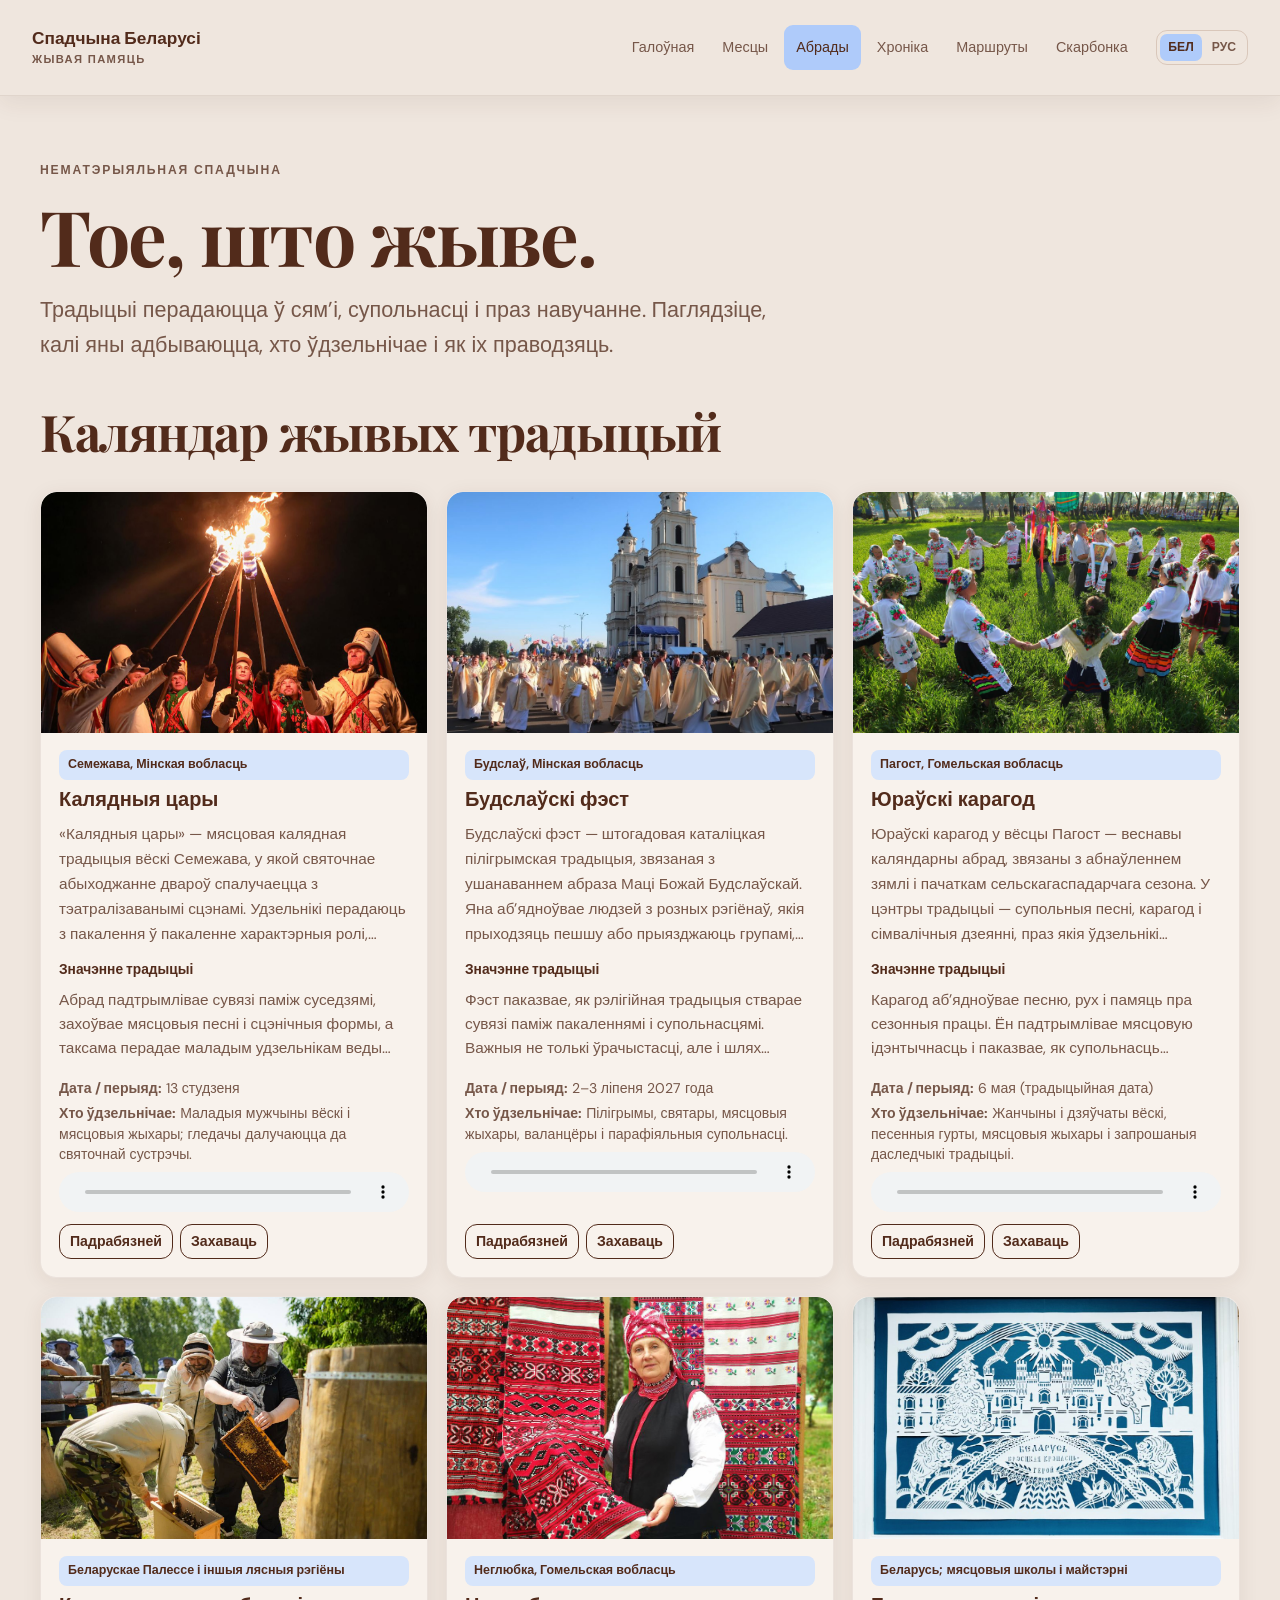
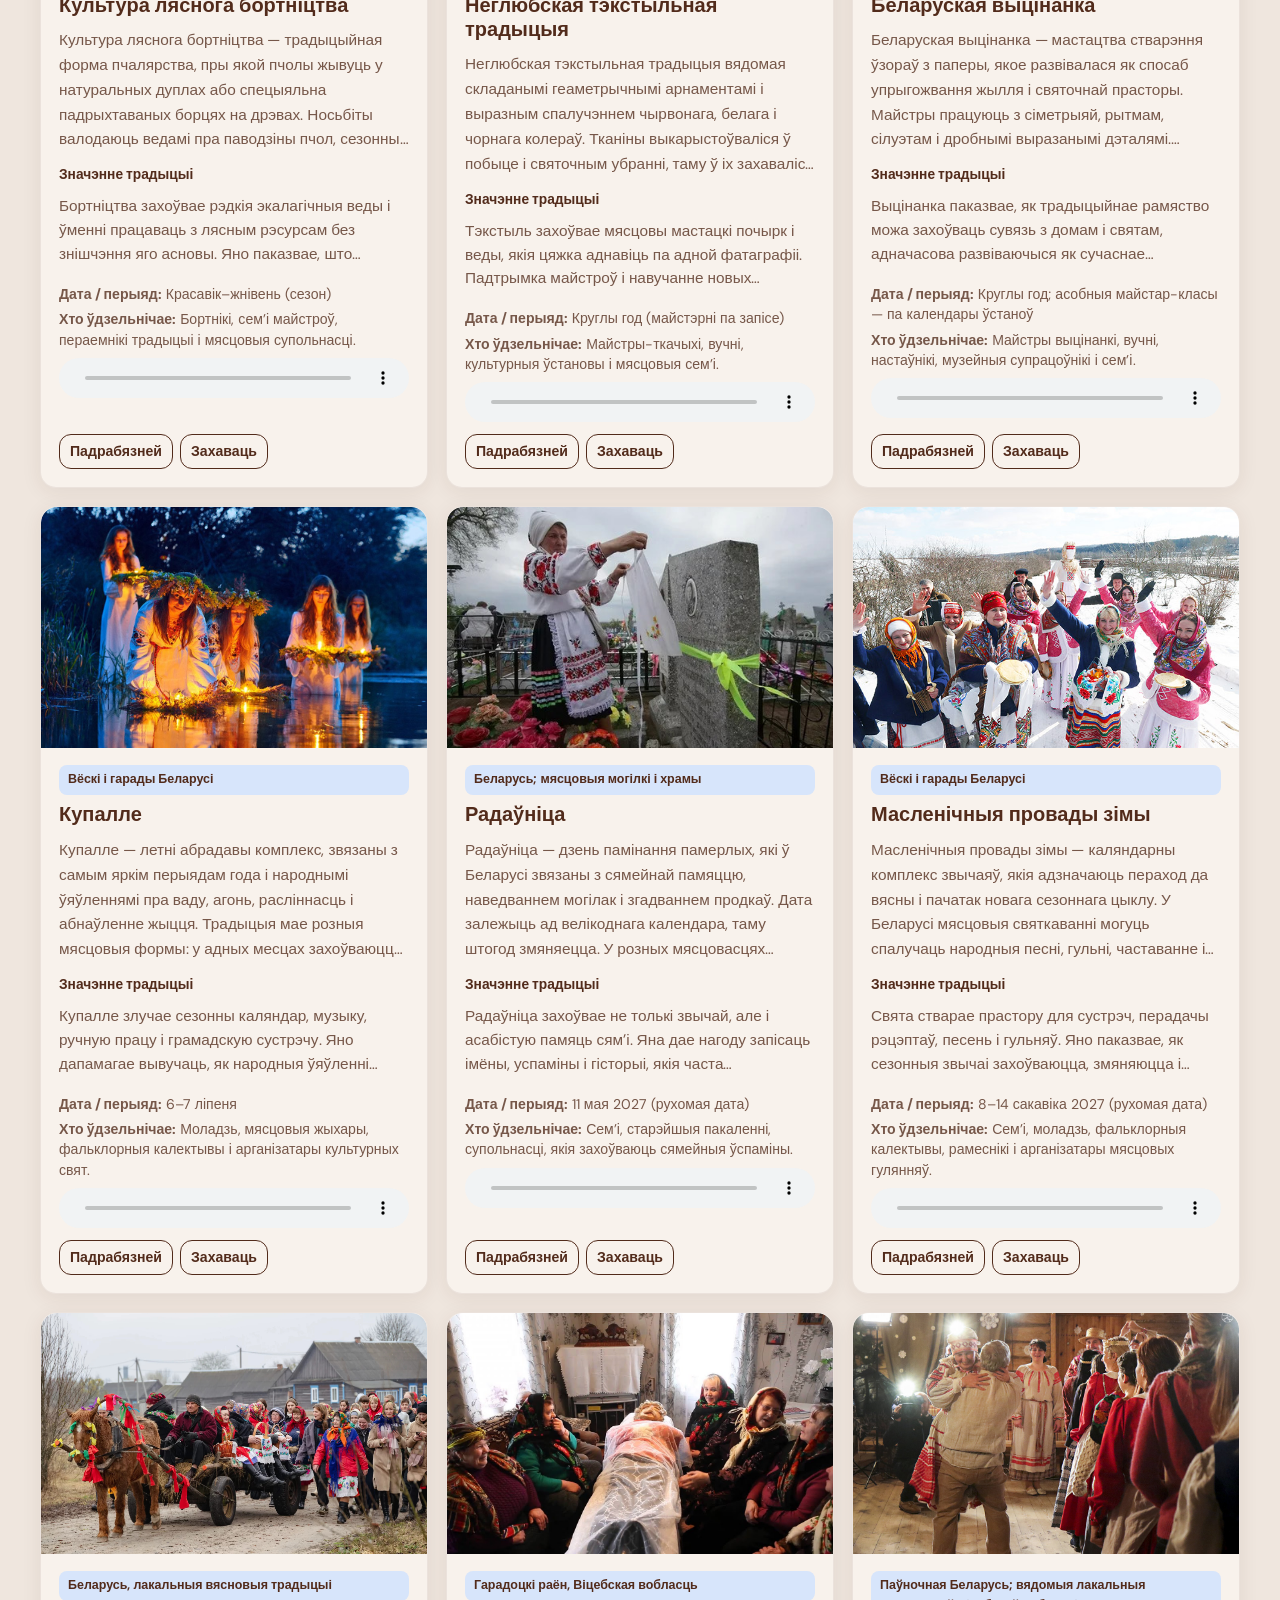
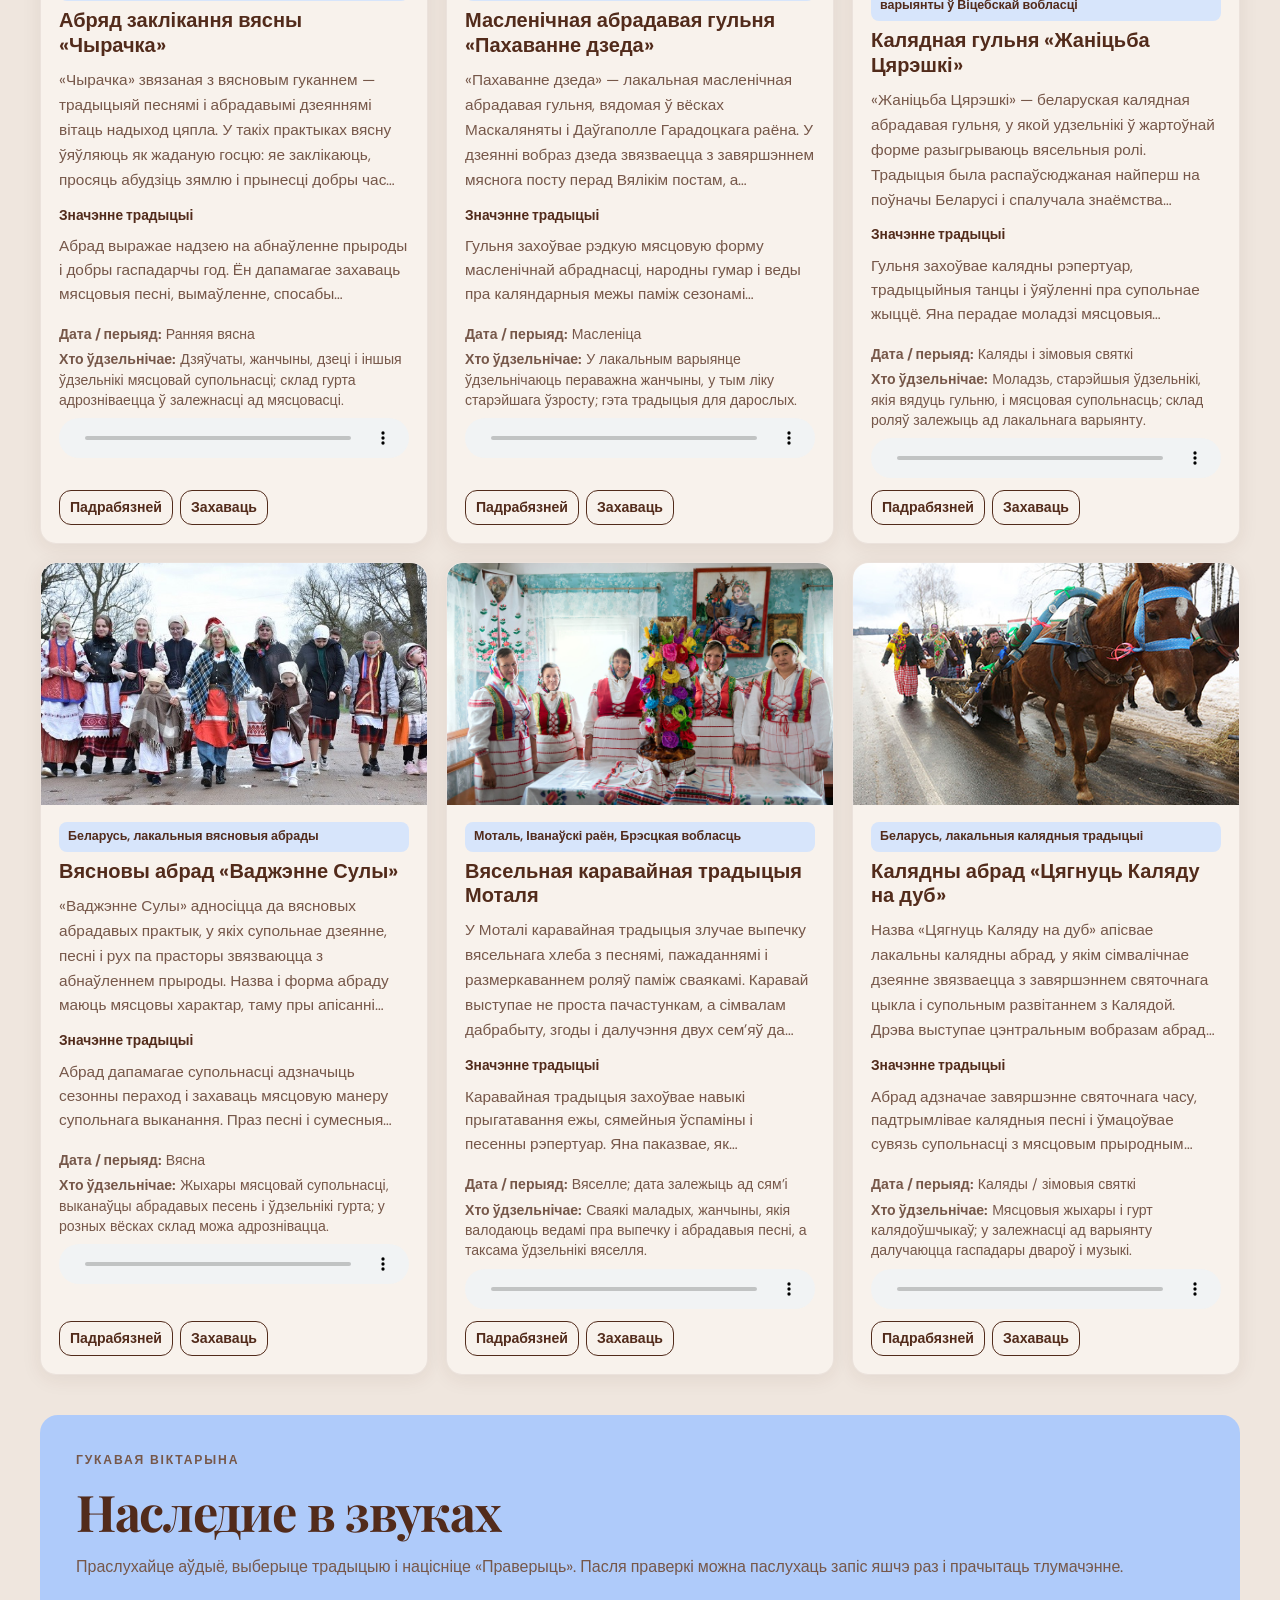
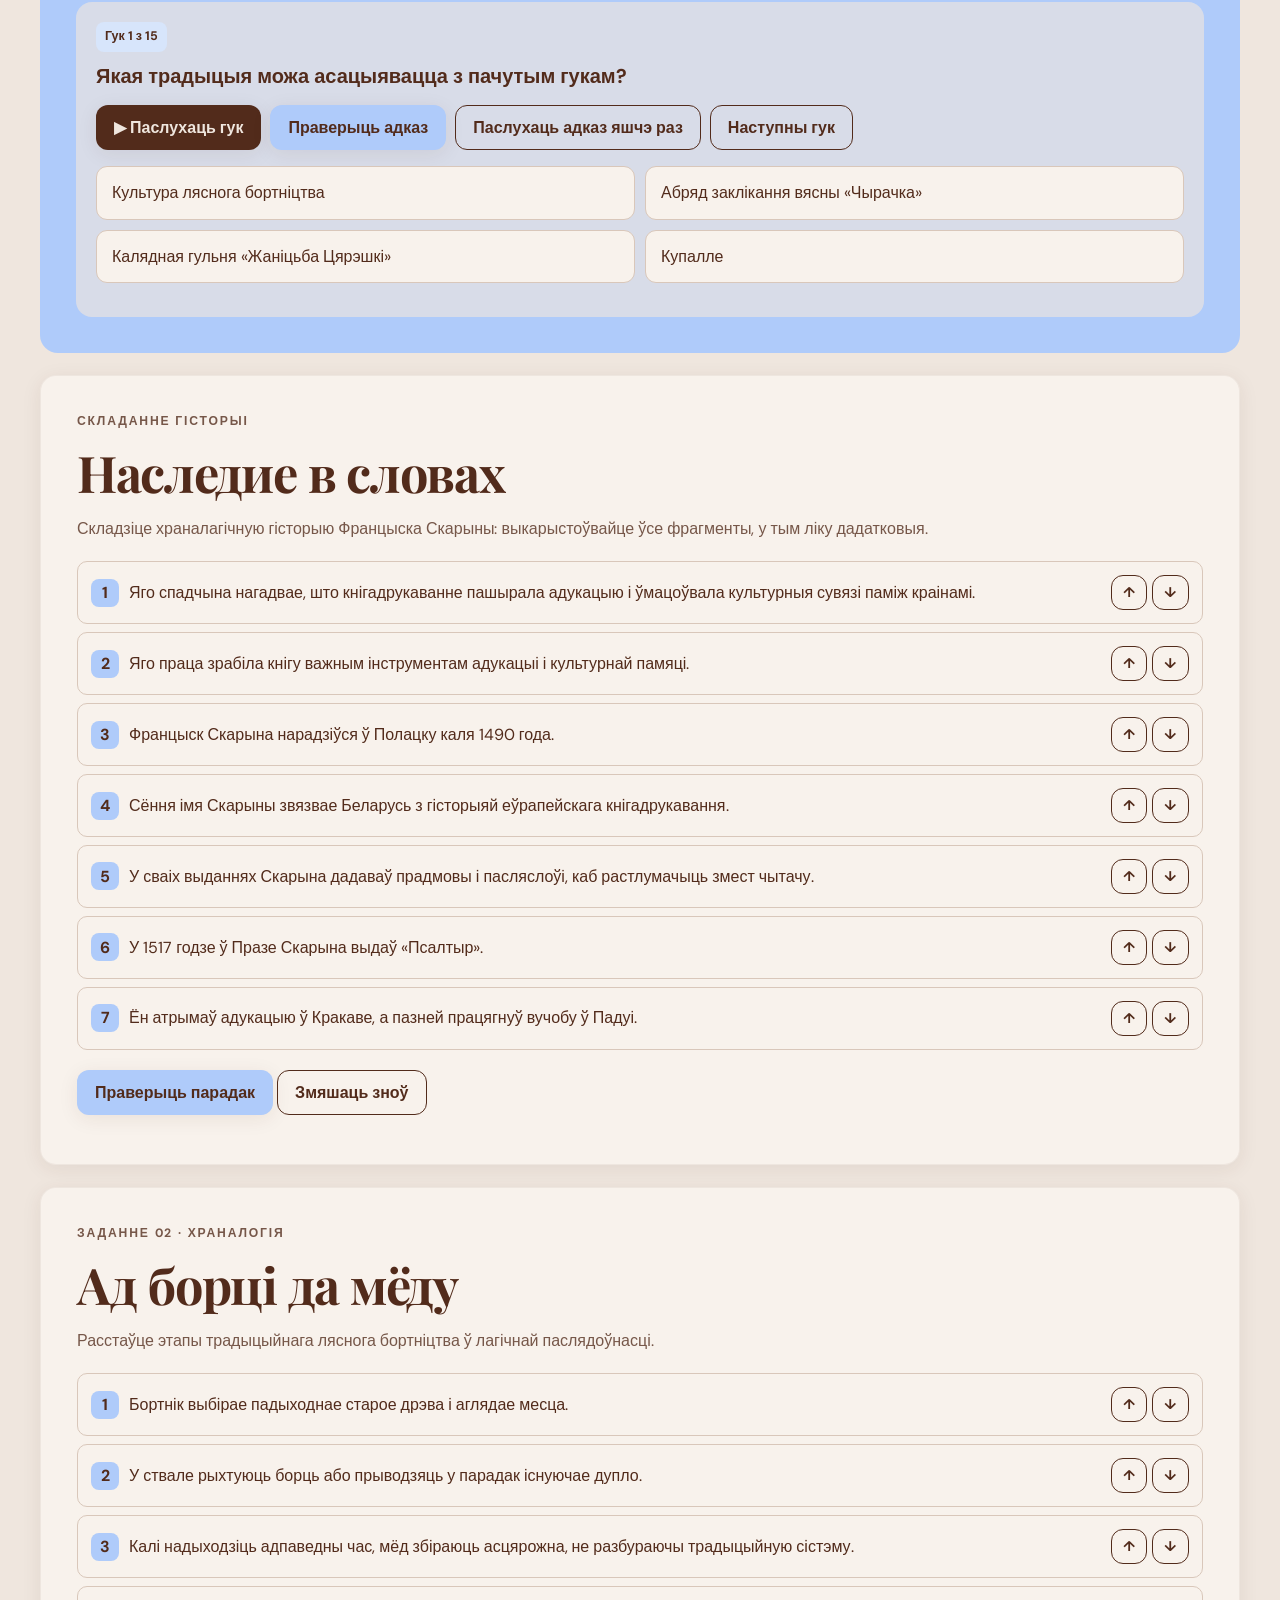
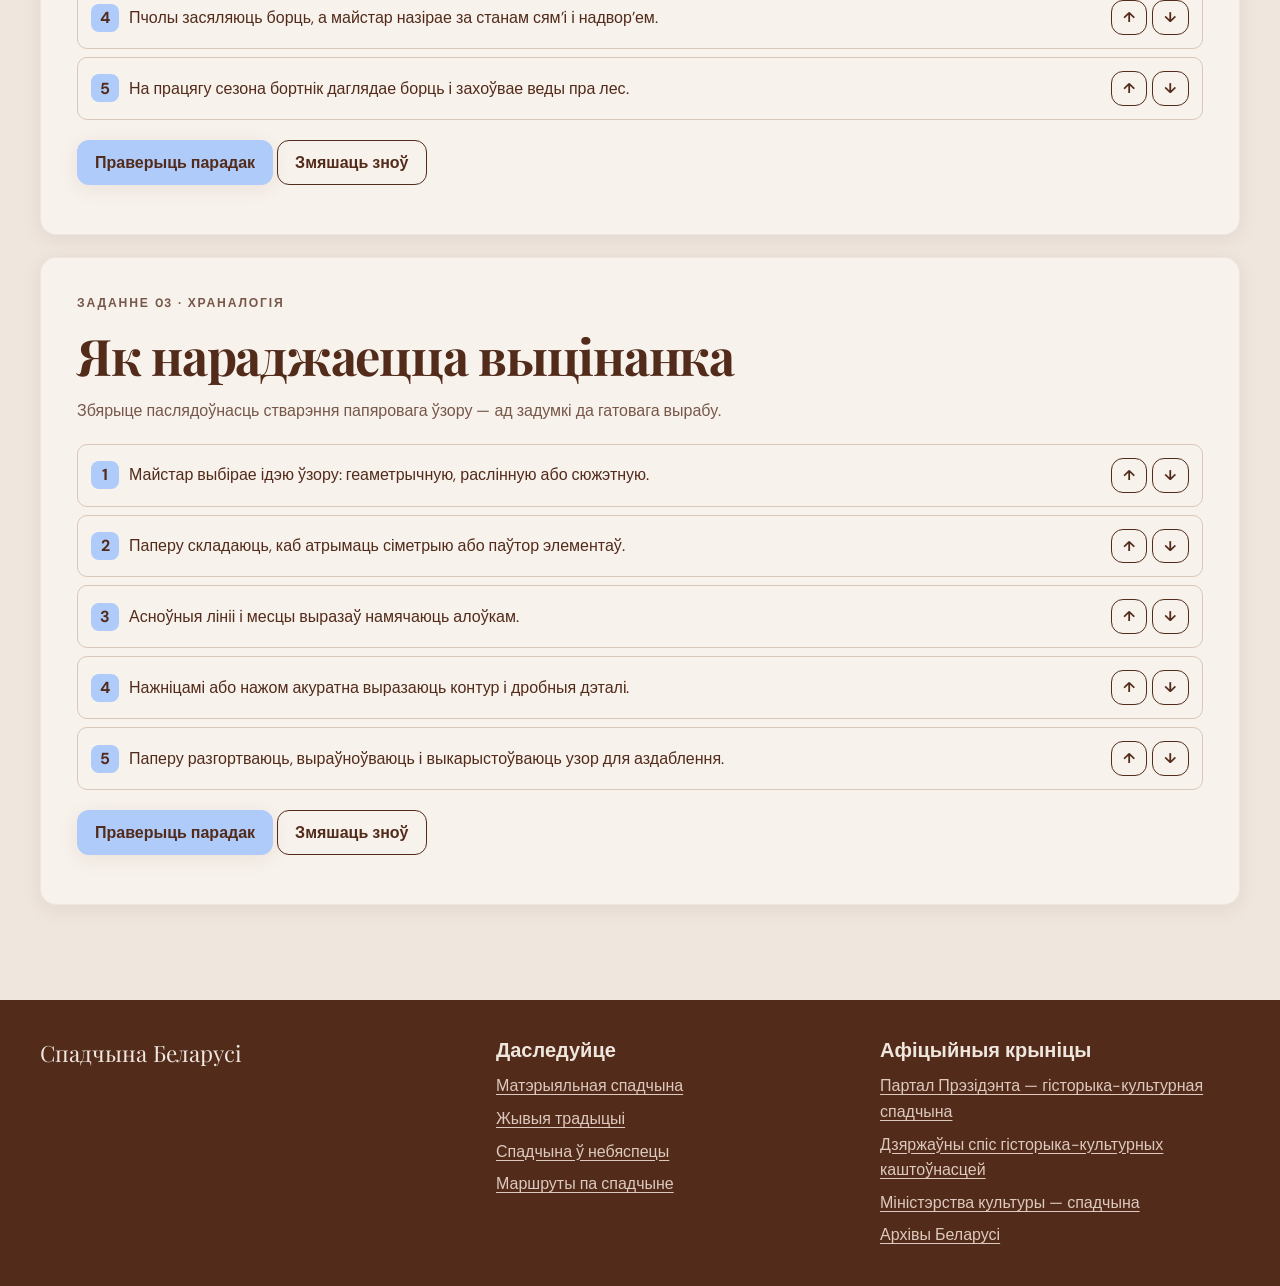
==== commit e08684c7: "описание изменений" ====
--- a/abrady.html
+++ b/abrady.html
@@ -16,7 +16,6 @@
     <header class="site-header">
       <div class="header-inner">
         <a class="brand" href="index.html" aria-label="Спадчына Беларусі — галоўная">
-          <span class="brand-mark" aria-hidden="true">✳</span>
           <span>Спадчына Беларусі<small data-by="Жывая памяць" data-ru="Живая память">Жывая памяць</small></span>
         </a>
         <nav class="main-nav" id="mainNav" aria-label="Галоўная навігацыя">
--- a/css/style.css
+++ b/css/style.css
@@ -1,8 +1,8 @@
-@import url("https://fonts.googleapis.com/css2?family=DM+Sans:wght@400;500;600;700&family=Playfair+Display:wght@500;600;700&display=swap");:root{--blue:#AFCBFA;--brown:#522B1B;--cream:#EFE6DE;--pale:#d7e5fb;--muted:#765749;--paper:#f8f2ec;--line:#d9c7ba;--shadow:0 4px 20px rgba(82,43,27,.08);--hover:0 14px 34px rgba(82,43,27,.15);--radius:16px;--content:1200px}*{box-sizing:border-box}html{scroll-behavior:smooth}body{margin:0;background:var(--cream);color:var(--brown);font:16px/1.6 "DM Sans",sans-serif;transition:background .3s,color .3s}img{display:block;max-width:100%;object-fit:cover}a{color:inherit;text-decoration:none}button,input,textarea,select{font:inherit}button{cursor:pointer}button:focus-visible,a:focus-visible,input:focus-visible,textarea:focus-visible,select:focus-visible{outline:3px solid var(--blue);outline-offset:3px}h1,h2,.serif{font-family:"Playfair Display",serif;line-height:1.08;letter-spacing:-.025em}h1{font-size:clamp(2.6rem,6vw,5rem);margin:0 0 16px}h2{font-size:clamp(2rem,4vw,3.15rem);margin:0 0 16px}h3{font-size:1.25rem;line-height:1.25;margin:0 0 10px}p{color:var(--muted);margin-top:0}.container{width:min(var(--content),calc(100% - 48px));margin:auto}.site-header{backdrop-filter:blur(16px);border-bottom:1px solid rgba(82,43,27,.09)}.header-inner{width:min(1340px,calc(100% - 36px));margin:auto;display:flex;align-items:center}.brand{display:flex;align-items:center;font-weight:700;white-space:nowrap}.brand-mark{background:var(--blue);display:grid;place-items:center}.brand small{display:block;letter-spacing:.12em;text-transform:uppercase;color:var(--muted)}.main-nav{display:flex;justify-content:center;align-items:center;gap:4px;margin-left:auto}.main-nav a{color:var(--muted);border-radius:9px}.main-nav a:hover,.main-nav a[aria-current=page]{background:var(--blue);color:var(--brown)}.header-actions{display:flex}.language-button,.menu-button{border:1px solid var(--line);background:var(--cream);color:var(--brown);border-radius:10px;padding:8px 12px;font-weight:700}.menu-button{display:none;width:42px;height:42px}.btn{display:inline-flex;align-items:center;justify-content:center;gap:8px;padding:12px 17px;border:1px solid transparent;border-radius:12px;background:var(--blue);color:var(--brown);font-weight:700;box-shadow:var(--shadow);line-height:1.2}.btn:hover{transform:scale(1.02);box-shadow:var(--hover);background:#c3d8f9}.btn-dark{background:var(--brown);color:var(--cream)}.btn-dark:hover{background:#6c3c28;color:var(--cream)}.btn-outline{background:transparent;border-color:var(--brown);box-shadow:none}.btn-sm{padding:8px 11px;font-size:.88rem}.eyebrow,.kicker{font-size:.76rem;text-transform:uppercase;letter-spacing:.15em;font-weight:700;color:var(--muted);margin-bottom:14px}.page-hero{padding:65px 0 35px}.page-hero .lead{font-size:clamp(1.1rem,2vw,1.35rem);max-width:760px}.hero-panel{background:var(--blue);border-radius:24px;padding:clamp(28px,6vw,66px);box-shadow:var(--shadow);position:relative;overflow:hidden}.hero-panel:after{content:"✳";position:absolute;right:4%;top:2%;font-size:clamp(100px,20vw,240px);line-height:1;color:rgba(82,43,27,.08)}.hero-panel>*{position:relative;z-index:1}.section{padding:30px 0 55px}.section-head{display:flex;align-items:end;justify-content:space-between;gap:24px;margin-bottom:24px}.section-head p{max-width:600px;margin:0}.block{background:var(--paper);border:1px solid rgba(82,43,27,.06);border-radius:var(--radius);padding:clamp(22px,3vw,36px);box-shadow:var(--shadow)}.grid{display:grid;gap:18px}.grid-2{grid-template-columns:repeat(2,minmax(0,1fr))}.grid-3{grid-template-columns:repeat(3,minmax(0,1fr))}.grid-4{grid-template-columns:repeat(4,minmax(0,1fr))}.grid-5{grid-template-columns:repeat(5,minmax(0,1fr))}.card{background:var(--paper);border:1px solid rgba(82,43,27,.08);border-radius:var(--radius);overflow:hidden;box-shadow:var(--shadow);transition:transform .3s,box-shadow .3s}.card:hover{transform:translateY(-4px);box-shadow:var(--hover)}.card-body{padding:21px}.card p{font-size:.96rem}.card-image{width:100%;aspect-ratio:4/3;overflow:hidden;background:var(--pale)}.card-image img{width:100%;height:100%;transition:transform .45s}.card:hover .card-image img{transform:scale(1.05)}.muted{color:var(--muted)}.small{font-size:.85rem}.tag,.pill{display:inline-flex;align-items:center;gap:7px;background:var(--pale);border-radius:8px;padding:5px 9px;font-size:.78rem;font-weight:700}.status-dot{width:9px;height:9px;border-radius:50%;display:inline-block;background:var(--brown)}.status-good{background:#52704b}.status-attention{background:#9c6b29}.status-critical{background:#8e4234}.separator{height:1px;background:var(--line);margin:22px 0}.reveal{opacity:0;transform:translateY(20px);transition:opacity .6s,transform .6s}.reveal.is-visible{opacity:1;transform:translateY(0)}.stat-card{min-height:176px;padding:21px;background:var(--blue);border-radius:var(--radius);display:flex;flex-direction:column;justify-content:space-between}.stat-card:nth-child(even){background:var(--paper)}.count-number{font-size:clamp(2.3rem,4vw,3.55rem);font-weight:700;letter-spacing:-.06em;line-height:1.1}.stat-label{font:1.2rem/1.2 "Playfair Display",serif}.stat-card small{font-size:.78rem;color:var(--muted)}.vote-options{display:grid;grid-template-columns:repeat(4,1fr);gap:12px;margin:24px 0}.vote-option{border:1px solid var(--line);background:var(--paper);border-radius:12px;padding:19px;font-size:1.45rem;font-weight:700;color:var(--brown)}.vote-option:hover{background:var(--blue);transform:scale(1.02)}.vote-option.correct{background:#c8dfbb;border-color:#52704b}.vote-option.wrong{opacity:.48}.vote-answer{display:none;background:var(--blue);border-radius:14px;padding:20px 24px;margin-top:20px}.vote-answer.is-open{display:block;animation:fadeUp .35s}.vote-answer strong{font:clamp(3rem,8vw,5rem)/1 "Playfair Display",serif}.timeline-scroller{overflow:auto;scroll-snap-type:x mandatory}.timeline{display:flex;min-width:max-content}.epoch-button{text-align:left;background:var(--paper);border:1px solid var(--line);border-radius:14px;padding:17px;scroll-snap-align:start}.epoch-button:before{content:"";width:9px;height:9px;border-radius:50%;display:block;background:var(--brown);margin-bottom:20px;box-shadow:0 0 0 6px var(--blue)}.epoch-button[aria-pressed=true]{background:var(--blue);border-color:var(--brown)}.epoch-button b{display:block;font-size:.82rem;margin-bottom:6px}.epoch-button span{font:1.1rem/1.2 "Playfair Display",serif}.epoch-detail{display:grid;grid-template-columns:.9fr 1.1fr;gap:22px;max-height:0;opacity:0;overflow:hidden;background:var(--paper);border-radius:16px;transition:max-height .45s,opacity .35s,padding .35s;margin-top:0}.epoch-detail.is-open{max-height:580px;opacity:1;padding:20px}.epoch-detail img{width:100%;height:240px;border-radius:12px}.heritage-card{position:relative;display:flex;min-height:350px;flex-direction:column;justify-content:end;border-radius:var(--radius);overflow:hidden;background:var(--brown);color:var(--cream);box-shadow:var(--shadow)}.heritage-card>img{position:absolute;inset:0;width:100%;height:100%;transition:transform .5s}.heritage-card:hover>img{transform:scale(1.05)}.heritage-card:after{content:"";position:absolute;inset:0;background:linear-gradient(180deg,transparent,rgba(27,18,14,.82))}.heritage-copy{position:relative;z-index:1;padding:24px}.heritage-copy h3{font:1.7rem/1.16 "Playfair Display",serif}.heritage-copy p{color:var(--cream)}.arrow{display:inline-grid;place-items:center;width:38px;height:38px;border-radius:11px;background:var(--blue);color:var(--brown);margin-top:10px}.action-card{padding:23px;border-radius:var(--radius);background:var(--paper);display:flex;flex-direction:column;align-items:flex-start;min-height:235px;box-shadow:var(--shadow)}.action-icon{display:grid;place-items:center;background:var(--blue)}.action-card .btn{margin-top:auto}.filters,.region-tags,.view-tabs{display:flex;flex-wrap:wrap;gap:9px;margin-bottom:18px}.field,.select{border:1px solid var(--line);background:var(--paper);border-radius:10px;padding:11px 13px;color:var(--brown);width:100%}.filters .field,.filters .select{width:auto;min-width:175px}.tab-btn,.region-tags button{border:1px solid var(--line);background:transparent;border-radius:10px;padding:9px 13px;color:var(--brown)}.tab-btn[aria-pressed=true],.region-tags button.active{background:var(--blue);border-color:var(--blue);font-weight:700}.place-card .place-meta{display:flex;gap:8px;flex-wrap:wrap;margin:10px 0}.expanded-content{max-height:0;overflow:hidden;transition:max-height .45s}.expand-btn{width:100%;border:0;border-top:1px solid var(--line);background:transparent;padding:13px;color:var(--brown);font-weight:700}.map-lab,.audio-lab{background:var(--blue);border-radius:18px;padding:clamp(22px,4vw,36px);margin-top:40px}.map-board{display:grid;grid-template-columns:repeat(3,1fr);gap:10px;margin:20px 0}.map-zone{min-height:100px;border:2px dashed rgba(82,43,27,.32);border-radius:12px;padding:12px;display:grid;place-items:center;text-align:center;background:rgba(239,230,222,.55)}.map-zone.over,.map-zone.filled{border-style:solid;border-color:var(--brown);background:var(--cream)}.map-pieces{display:flex;flex-wrap:wrap;gap:9px}.map-piece{padding:9px 12px;background:var(--paper);border:1px solid var(--line);border-radius:9px;cursor:grab;font-size:.88rem}.map-piece:active{cursor:grabbing}.ritual-media{aspect-ratio:16/10;overflow:hidden;background:var(--blue)}.ritual-media img{width:100%;height:100%;transition:transform .4s}.card:hover .ritual-media img{transform:scale(1.05)}.ritual-actions{display:flex;gap:8px;flex-wrap:wrap;margin-top:14px}.audio-play{width:40px;height:40px;border:0;border-radius:10px;background:var(--blue);color:var(--brown);font-weight:700}.sound-row{display:grid;grid-template-columns:1fr auto;align-items:center;gap:14px;padding:13px 0;border-bottom:1px solid rgba(82,43,27,.2)}.wave{height:26px;display:flex;align-items:center;gap:3px}.wave i{width:4px;border-radius:5px;background:var(--brown);height:var(--h);opacity:.58}.sound-toggle{border:1px solid var(--brown);border-radius:9px;background:transparent;padding:8px 12px}.sound-toggle.active{background:var(--brown);color:var(--cream)}.story-fragments{display:flex;flex-direction:column;gap:8px;margin:20px 0}.story-fragment{display:flex;align-items:center;gap:10px;padding:13px;border:1px solid var(--line);border-radius:10px;background:var(--paper);cursor:grab}.drag-n{width:28px;height:28px;display:grid;place-items:center;background:var(--blue);border-radius:8px;font-weight:700;flex-shrink:0}.chronicle-card{padding:0}.before-after{position:relative;height:280px;overflow:hidden;background:var(--brown);--split:50%}.before-after img{position:absolute;inset:0;width:100%;height:100%}.before-after .after-img{clip-path:inset(0 0 0 var(--split))}.divider-handle{position:absolute;top:0;bottom:0;left:var(--split);width:3px;background:var(--cream);transform:translateX(-50%);pointer-events:none}.before-after input{position:absolute;bottom:10px;left:12px;width:calc(100% - 24px);accent-color:var(--blue)}.chronicle-content{padding:23px}.life-strip{display:flex;gap:9px;flex-wrap:wrap;margin:17px 0}.life-item{flex:1;min-width:62px;border-left:2px solid var(--blue);padding-left:9px}.life-item b{display:block}.danger-note{background:var(--blue);padding:13px;border-radius:10px;margin:16px 0}.people-story{display:grid}.people-story img{border-radius:12px}.person-avatar{aspect-ratio:4/3}.person-avatar img{width:100%;height:100%}.form-grid{display:grid;grid-template-columns:1fr 1fr;gap:14px}.form-grid .full{grid-column:1/-1}.form-actions{display:flex;align-items:center;gap:10px;flex-wrap:wrap;margin-top:14px}.notice{background:var(--pale);color:var(--brown);padding:14px;border-radius:10px;font-size:.9rem}.quote{font:1.4rem/1.4 "Playfair Display",serif;border-left:3px solid var(--blue);padding-left:18px}.treasure-page{background:var(--brown);color:var(--cream);min-height:100vh}.treasure-page .site-header{background:rgba(82,43,27,.96);border-bottom-color:#765749}.treasure-page .brand,.treasure-page .main-nav a{color:var(--cream)}.treasure-page .brand small,.treasure-page p{color:#ddc9bd}.treasure-page .main-nav a:hover,.treasure-page .main-nav a[aria-current=page]{background:var(--blue);color:var(--brown)}.treasure-page .language-button,.treasure-page .menu-button{background:transparent;color:var(--cream);border-color:#896856}.treasure-page .block,.treasure-page .card{background:#68402f;color:var(--cream);border-color:#896856}.treasure-page .card p,.treasure-page .muted{color:#ddc9bd}.treasure-page .btn{background:var(--blue);color:var(--brown)}.treasure-page .field,.treasure-page .select{background:#68402f;color:var(--cream);border-color:#896856}.treasure-intro{padding:28px;border:1px solid #896856;border-radius:20px;background:linear-gradient(145deg,#68402f,#522B1B)}.treasure-grid{display:grid;grid-template-columns:repeat(3,minmax(0,1fr));gap:14px}.treasure-card{padding:19px;border-radius:14px;background:#68402f;border:1px solid #896856;min-height:160px;cursor:grab}.treasure-card:hover{transform:translateY(-3px)}.emotion{display:inline-block;width:10px;height:10px;border-radius:50%;background:var(--blue);margin-right:6px}.treasure-date{font-size:.78rem;color:#ddc9bd}.treasure-groups{display:grid;grid-template-columns:repeat(3,1fr);gap:12px;margin-top:20px}.treasure-group{padding:18px;border:1px dashed #896856;border-radius:12px;min-height:90px}.treasure-group.drag-over{border-color:var(--blue);background:#68402f}.treasure-empty{padding:25px;border:1px dashed #896856;border-radius:14px;text-align:center;color:#ddc9bd}.role-checks{display:grid;grid-template-columns:repeat(2,1fr);gap:10px}.role-check{display:flex;gap:10px;align-items:start;border:1px solid var(--line);border-radius:10px;padding:12px}.treasure-page .role-check{border-color:#896856}.role-check input{accent-color:var(--blue);margin-top:6px}.role-select{max-width:320px}.modal-backdrop,.image-modal{position:fixed;inset:0;background:rgba(35,22,16,.68);z-index:100;display:none;align-items:center;justify-content:center;padding:20px}.modal-backdrop.open,.image-modal.open{display:flex;animation:fade .2s}.modal{background:var(--cream);color:var(--brown);width:min(560px,100%);max-height:90vh;overflow:auto;border-radius:18px;padding:clamp(22px,4vw,34px);box-shadow:0 30px 90px #0004;animation:modalIn .25s}.modal-close,.image-modal button{float:right;width:36px;height:36px;border:0;border-radius:10px;background:var(--blue);color:var(--brown);font-size:1.2rem}.feelings{display:grid;grid-template-columns:repeat(3,1fr);gap:8px;margin:12px 0 20px}.feelings button{padding:10px 6px;border:1px solid var(--line);border-radius:9px;background:transparent;color:var(--brown)}.feelings button[aria-pressed=true]{background:var(--blue);border-color:var(--brown);font-weight:700}.image-modal img{max-width:min(1100px,95vw);max-height:85vh;border-radius:12px;animation:modalIn .25s}.image-modal button{position:absolute;right:24px;top:24px}.toast{position:fixed;bottom:22px;left:50%;transform:translate(-50%,20px);background:var(--brown);color:var(--cream);padding:12px 18px;border-radius:12px;z-index:150;opacity:0;pointer-events:none;box-shadow:var(--hover);transition:.3s}.toast.show{opacity:1;transform:translate(-50%,0)}.site-footer{padding:38px 0;background:var(--brown);color:var(--cream);margin-top:40px}.footer-inner{display:grid;grid-template-columns:1.2fr 1fr 1fr;gap:24px}.site-footer p,.site-footer a{color:#ddc9bd}.site-footer a{text-decoration:underline;text-underline-offset:3px}.footer-title{font:1.4rem "Playfair Display",serif}.footer-links{display:grid;gap:7px}.source-note,.inline-note{font-size:.82rem;color:var(--muted)}.site-footer .source-note{color:#ddc9bd}.load-more{display:flex;justify-content:center;margin:25px 0}.hidden{display:none !important}.shadow-mode{background:#765749}.shadow-mode #pageContent{filter:brightness(.72);transition:filter .35s}.shadow-mode .site-header{filter:brightness(.8)}@keyframes fade{from{opacity:0}to{opacity:1}}@keyframes fadeUp{from{opacity:0;transform:translateY(10px)}to{opacity:1;transform:translateY(0)}}@keyframes modalIn{from{opacity:0;transform:scale(.94)}to{opacity:1;transform:scale(1)}}.page-enter #pageContent h1{animation:fadeUp .65s ease both}.stats-section .section-head{margin-bottom:28px}.stats-overview{display:grid;grid-template-columns:1.35fr .85fr;gap:20px;margin-bottom:34px}.stats-overview .block{min-height:220px;display:flex;flex-direction:column;align-items:flex-start;justify-content:center}.stat-lead{background:var(--blue)}.stat-lead .count-number{font-size:clamp(3.6rem,8vw,6rem)}.stat-unesc{background:var(--brown);color:var(--cream)}.stat-unesc .eyebrow,.stat-unesc p{color:var(--cream)}.stat-unesc .count-number{font-size:clamp(3.2rem,6vw,5rem);color:var(--blue)}.stat-unesc h3{color:var(--cream)}.breakdown-heading{display:flex;align-items:baseline;justify-content:space-between;gap:18px;margin:6px 0 18px}.breakdown-heading h3{font:clamp(1.45rem,3vw,2rem)/1.2 "Playfair Display",serif;margin:0}.breakdown-heading p{margin:0}.stats-breakdown{gap:16px}.stats-breakdown .stat-card{min-height:155px;padding:22px 24px;transition:transform .3s,box-shadow .3s}.stats-breakdown .stat-card:hover{transform:translateY(-4px);box-shadow:var(--hover)}.stats-breakdown .stat-card:nth-child(even){background:var(--paper)}.stats-breakdown .count-number{font-size:clamp(2.2rem,3.5vw,3.3rem)}.stats-breakdown .stat-label{font-size:1.12rem}.timeline-scroller{padding:14px 0 22px}.epoch-detail.is-open{gap:28px;margin-top:18px}.epoch-detail .btn{margin-top:10px}.heritage-copy .arrow{font-size:1.35rem;font-weight:700;transition:transform .3s,background .3s}.heritage-card:hover .arrow{transform:scale(1.08) rotate(45deg)}@media (max-width:768px){.stats-overview{grid-template-columns:1fr}.stats-overview .block{min-height:185px}.breakdown-heading{align-items:flex-start;flex-direction:column;gap:4px}.stats-breakdown{grid-template-columns:repeat(2,minmax(0,1fr))}.timeline{gap:20px}.epoch-button{width:178px}}@media (max-width:480px){.stats-breakdown{grid-template-columns:1fr}.stats-breakdown .stat-card{min-height:128px}.epoch-detail{grid-template-columns:1fr}.epoch-detail img{height:210px}}.breakdown-total.count-number{display:inline;font-size:inherit;font-weight:inherit;letter-spacing:inherit;line-height:inherit}.site-header{position:sticky;top:0;z-index:100;background:rgba(239,230,222,.97);box-shadow:0 7px 22px rgba(82,43,27,.08)}.header-inner{min-height:96px;gap:26px}.brand{gap:13px;font-size:1.08rem;line-height:1.15}.brand-mark{width:48px;height:48px;font-size:1.5rem;border-radius:14px;flex:none}.brand small{font-size:.7rem;margin-top:4px}.main-nav a{font-size:.9rem;padding:11px 12px}.header-actions{gap:10px}.vote-answer strong{display:block;margin-bottom:17px}.vote-answer p{margin-top:10px;line-height:1.6}.vote-answer .small{margin-top:18px}.stat-lead .count-number,.stat-unesc .count-number{margin-bottom:14px}.breakdown-heading{margin-top:24px}.breakdown-total{margin-left:8px;margin-right:8px}.stat-card .count-number{margin-bottom:13px}.action-icon{width:62px;height:62px;font-size:1.8rem;margin-bottom:20px;border-radius:16px}.timeline{gap:14px !important;padding:8px 4px 12px !important}.epoch-button{width:175px !important;min-height:136px !important}.heritage-cta{display:inline-flex;align-items:center;gap:8px;min-height:38px;padding:9px 13px;border-radius:10px;background:var(--blue);color:var(--brown);font-weight:700;font-size:.86rem;transition:transform .2s,background .2s}.heritage-card:hover .heritage-cta{transform:translateX(3px);background:var(--cream)}.category-note p{margin:7px 0;max-width:100ch}.category-note a{text-decoration:underline;text-underline-offset:3px;font-weight:700}.filter-result-count{margin:-4px 0 14px}.place-card .expanded-content{max-height:0;overflow:hidden}.place-card.is-expanded .expanded-content{max-height:1200px;padding-top:9px}.place-card .expanded-content p{margin-top:8px}.place-card .card-image img,.chronicle-card .card-image img{width:100%;height:100%;object-fit:cover}.place-card .card-image,.chronicle-card .card-image{height:220px;overflow:hidden}.map-zone .map-piece{max-width:100%;word-break:normal;cursor:default}.map-piece.map-correct{cursor:default;border-color:var(--brown);font-weight:700}.ritual-card .calendar-data{font-size:.88rem;line-height:1.55;margin-top:12px}.ritual-card .expanded-content{max-height:0;overflow:hidden;transition:max-height .35s ease}.ritual-card .expanded-content.open{max-height:1300px;padding-top:8px}.ritual-details h4{margin:14px 0 6px;font-size:1rem}.ritual-details p{line-height:1.65}.sound-quiz{padding:20px;background:rgba(239,230,222,.64);border-radius:16px;margin-top:22px}.sound-quiz-head{margin-bottom:16px}.sound-quiz-head h3{margin-top:12px}.sound-quiz-controls{display:flex;flex-wrap:wrap;gap:9px;margin:16px 0}.sound-choices{display:grid;grid-template-columns:repeat(2,minmax(0,1fr));gap:10px}.sound-choice{padding:13px 15px;text-align:left;border:1px solid var(--line);border-radius:11px;background:var(--paper);color:var(--brown);font:inherit;cursor:pointer}.sound-choice[aria-pressed=true],.sound-choice.selected{border-color:var(--brown);background:var(--blue);font-weight:700}.sound-choice.correct{background:#d8e7c6;border-color:#547047;color:#26391f}.sound-choice.wrong{background:#f4d6cd;border-color:#9a4b3c;color:#522b1b}.sound-choice:disabled{cursor:default}.story-move{display:flex;gap:5px;margin-left:auto;flex:none}.chronicle-section-head{margin:0 0 20px;max-width:850px}.chronicle-section-head h2{margin:12px 0}.chronicle-section-head p{color:var(--muted)}.tag-warning{background:#f0d2c4 !important;color:#522b1b !important}.chronicle-card .chronicle-content{padding:22px}.chronicle-card h3{margin:10px 0}.chronicle-card .life-strip{margin:15px 0 18px}.chronicle-card .danger-note{line-height:1.55}.chronicle-full{margin:14px 0;border-top:1px solid var(--line);padding-top:12px}.chronicle-full summary{font-weight:700;cursor:pointer}.chronicle-full p{margin-top:10px}.people-feature{padding:clamp(20px,3vw,34px)}.people-card-actions{display:flex;flex-wrap:wrap;gap:8px;margin-top:14px}.people-card-actions .btn{margin-top:0}.person-avatar img{object-fit:cover}.account-summary{padding:clamp(20px,4vw,34px);border:1px solid #896856;border-radius:22px;background:linear-gradient(135deg,#68402f,#522b1b);color:var(--cream);box-shadow:0 18px 40px rgba(25,12,7,.12)}.account-identity{display:flex;align-items:center;gap:18px}.account-identity p{margin-bottom:6px}.account-identity h2{margin:4px 0 10px}.account-avatar{display:grid;place-items:center;width:78px;height:78px;flex:none;border-radius:24px;background:var(--blue);color:var(--brown);font-size:2.3rem}.profile-name-form{margin-top:24px;padding-top:20px;border-top:1px solid #896856;max-width:670px}.profile-name-form label{display:block;margin-bottom:8px}.profile-name-controls{display:flex;gap:8px;align-items:stretch}.profile-name-controls .field{flex:1}.account-stats{display:grid;gap:12px;margin-top:26px}.account-stats>div{display:flex;flex-direction:column;gap:5px;padding:16px;border:1px solid #896856;border-radius:13px;background:rgba(239,230,222,.08)}.account-stats b{font-size:1.85rem;line-height:1.1;color:var(--blue)}.account-stats span{font-size:.83rem;color:#ddc9bd}.treasure-page .account-summary .eyebrow{color:var(--blue)}.treasure-page .account-summary p{color:#e8d9d0}.treasure-page .account-summary h2{color:var(--cream)}.treasure-page .account-summary .field{background:#522b1b}.treasure-page .account-summary .small{color:#ddc9bd}.treasure-page .section-head h2,.treasure-page .route-builder h2{color:var(--cream)}.treasure-page .route-builder{border:1px solid #896856}.route-place-option{min-width:0}.route-place-option input{flex:none}.route-place-option>span:nth-child(2){display:flex;flex-direction:column;gap:4px;min-width:0}.route-place-option small{line-height:1.3}.route-option-add{display:grid;place-items:center;margin-left:auto;flex:none;width:27px;height:27px;border-radius:8px;background:rgba(175,203,250,.12);color:var(--blue)}.route-preview{padding:17px;border-radius:13px;background:rgba(239,230,222,.05);border:1px solid #896856;margin-top:16px}.route-preview h3{margin:0 0 6px}.route-stop:last-child{border-bottom:0}.route-stop-number{color:var(--brown);flex:none}.route-stop-copy{display:flex;flex-direction:column;gap:3px;flex:1}.route-stop-actions{flex:none}.treasure-page .route-stop-actions .btn{padding:6px 9px;min-width:30px}.route-form-actions{display:flex;flex-wrap:wrap;gap:8px;margin-top:18px}.saved-route{margin-top:12px}.saved-route-header h3{margin:8px 0}.saved-route ol{padding-left:24px;line-height:1.7}.saved-route li{padding-left:4px}.memory-item{padding:9px 0;border-bottom:1px solid #896856}.grouped-treasure{padding:7px 0;border-bottom:1px solid #896856}.grouped-treasure:last-child{border-bottom:0}.treasure-page .account-workspace .block{min-height:200px}.category-note{padding:18px 20px;border-radius:16px;background:var(--pale);border:1px solid var(--line);margin:8px 0 24px;max-width:100%}.category-note h3{font-size:1.1rem;margin:0 0 12px}.category-key{display:grid;grid-template-columns:repeat(2,minmax(0,1fr));gap:8px 14px}.category-key p{display:flex;align-items:flex-start;gap:10px;margin:0;padding:10px 12px;border-radius:10px;background:rgba(255,255,255,.45);font-size:.92rem}.category-key b{display:grid;place-items:center;flex:none;width:27px;height:27px;border-radius:8px;background:var(--blue);color:var(--brown)}.category-key span{line-height:1.45}.category-footnote{margin:12px 0 7px !important}.filter-result-count{display:none !important}body.modal-open{overflow:hidden}.place-story-open .modal.place-story-sheet{overflow:auto}.place-story-content{color:var(--brown)}.place-story-hero{display:grid;background:var(--blue)}.place-story-heading{align-self:center}.place-story-heading h2{margin-bottom:17px}.place-story-heading .place-meta{display:flex;flex-wrap:wrap;gap:7px;margin:8px 0 12px}.place-story-heading .small{margin-bottom:0}.place-story-body{margin:auto}.place-story-body p{font-size:1.02rem;line-height:1.85;white-space:normal}.place-story-body .place-story-lead{font-size:clamp(1.1rem,2vw,1.28rem);color:var(--brown);font-weight:600;line-height:1.7}.place-story-body h3{font-size:1.45rem}.place-story-actions{display:flex;flex-wrap:wrap;gap:10px;margin-top:26px}@keyframes placeStoryReveal{from{opacity:0;transform:translateY(24px) scale(.975);clip-path:inset(5% 2% 0 round 22px)}to{opacity:1;transform:translateY(0) scale(1);clip-path:inset(0 0 0 round 22px)}}@media (max-width:720px){.category-key{grid-template-columns:1fr}.modal-backdrop.place-story-open{padding:0}.place-story-open .modal.place-story-sheet{width:100%;max-height:100dvh;height:100dvh;border-radius:0}.place-story-open .modal-close{position:sticky;top:10px;margin:10px 10px -52px 0}.place-story-hero{grid-template-columns:1fr}.place-story-hero>img{height:250px;min-height:0;max-height:300px}.place-story-heading{padding:22px 22px 25px}.place-story-heading h2{font-size:2rem}.place-story-body{padding:24px 22px 34px}.place-story-actions .btn{width:100%}}@media (prefers-reduced-motion:reduce){.place-story-open .modal.place-story-sheet{animation:none}}body[data-page="places"] .page-hero{padding-bottom:14px}body[data-page="places"] .page-hero + .section{padding-top:14px}body[data-page="places"] .filters #placesSearch{flex:1 1 440px;min-width:min(100%,360px);width:auto}body[data-page="places"] .filters #statusFilter,
+@import url("https://fonts.googleapis.com/css2?family=DM+Sans:wght@400;500;600;700&family=Playfair+Display:wght@500;600;700&display=swap");:root{--blue:#AFCBFA;--brown:#522B1B;--cream:#EFE6DE;--pale:#d7e5fb;--muted:#765749;--paper:#f8f2ec;--line:#d9c7ba;--shadow:0 4px 20px rgba(82,43,27,.08);--hover:0 14px 34px rgba(82,43,27,.15);--radius:16px;--content:1200px}*{box-sizing:border-box}html{scroll-behavior:smooth}body{margin:0;background:var(--cream);color:var(--brown);font:16px/1.6 "DM Sans",sans-serif;transition:background .3s,color .3s}img{display:block;max-width:100%;object-fit:cover}a{color:inherit;text-decoration:none}button,input,textarea,select{font:inherit}button{cursor:pointer}button:focus-visible,a:focus-visible,input:focus-visible,textarea:focus-visible,select:focus-visible{outline:3px solid var(--blue);outline-offset:3px}h1,h2,.serif{font-family:"Playfair Display",serif;line-height:1.08;letter-spacing:-.025em}h1{font-size:clamp(2.6rem,6vw,5rem);margin:0 0 16px}h2{font-size:clamp(2rem,4vw,3.15rem);margin:0 0 16px}h3{font-size:1.25rem;line-height:1.25;margin:0 0 10px}p{color:var(--muted);margin-top:0}.container{width:min(var(--content),calc(100% - 48px));margin:auto}.site-header{backdrop-filter:blur(16px);border-bottom:1px solid rgba(82,43,27,.09)}.header-inner{width:min(1340px,calc(100% - 36px));margin:auto;display:flex;align-items:center}.brand{display:flex;align-items:center;font-weight:700;white-space:nowrap}.brand-mark{background:var(--blue);display:grid;place-items:center}.brand small{display:block;letter-spacing:.12em;text-transform:uppercase;color:var(--muted)}.main-nav{display:flex;justify-content:center;align-items:center;gap:4px;margin-left:auto}.main-nav a{color:var(--muted);border-radius:9px}.main-nav a:hover,.main-nav a[aria-current=page]{background:var(--blue);color:var(--brown)}.header-actions{display:flex}.language-button,.menu-button{border:1px solid var(--line);background:var(--cream);color:var(--brown);border-radius:10px;padding:8px 12px;font-weight:700}.menu-button{display:none;width:42px;height:42px}.btn{display:inline-flex;align-items:center;justify-content:center;gap:8px;padding:12px 17px;border:1px solid transparent;border-radius:12px;background:var(--blue);color:var(--brown);font-weight:700;box-shadow:var(--shadow);line-height:1.2}.btn:hover{transform:scale(1.02);box-shadow:var(--hover);background:#c3d8f9}.btn-dark{background:var(--brown);color:var(--cream)}.btn-dark:hover{background:#6c3c28;color:var(--cream)}.btn-outline{background:transparent;border-color:var(--brown);box-shadow:none}.btn-sm{padding:8px 11px;font-size:.88rem}.eyebrow,.kicker{font-size:.76rem;text-transform:uppercase;letter-spacing:.15em;font-weight:700;color:var(--muted);margin-bottom:14px}.page-hero{padding:65px 0 35px}.page-hero .lead{font-size:clamp(1.1rem,2vw,1.35rem);max-width:760px}.hero-panel{background:var(--blue);border-radius:24px;padding:clamp(28px,6vw,66px);box-shadow:var(--shadow);position:relative;overflow:hidden}.hero-panel:after{content:none;display:none}.hero-panel>*{position:relative;z-index:1}.section{padding:30px 0 55px}.section-head{display:flex;align-items:end;justify-content:space-between;gap:24px;margin-bottom:24px}.section-head p{max-width:600px;margin:0}.block{background:var(--paper);border:1px solid rgba(82,43,27,.06);border-radius:var(--radius);padding:clamp(22px,3vw,36px);box-shadow:var(--shadow)}.grid{display:grid;gap:18px}.grid-2{grid-template-columns:repeat(2,minmax(0,1fr))}.grid-3{grid-template-columns:repeat(3,minmax(0,1fr))}.grid-4{grid-template-columns:repeat(4,minmax(0,1fr))}.grid-5{grid-template-columns:repeat(5,minmax(0,1fr))}.card{background:var(--paper);border:1px solid rgba(82,43,27,.08);border-radius:var(--radius);overflow:hidden;box-shadow:var(--shadow);transition:transform .3s,box-shadow .3s}.card:hover{transform:translateY(-4px);box-shadow:var(--hover)}.card-body{padding:21px}.card p{font-size:.96rem}.card-image{width:100%;aspect-ratio:4/3;overflow:hidden;background:var(--pale)}.card-image img{width:100%;height:100%;transition:transform .45s}.card:hover .card-image img{transform:scale(1.05)}.muted{color:var(--muted)}.small{font-size:.85rem}.tag,.pill{display:inline-flex;align-items:center;gap:7px;background:var(--pale);border-radius:8px;padding:5px 9px;font-size:.78rem;font-weight:700}.status-dot{width:9px;height:9px;border-radius:50%;display:inline-block;background:var(--brown)}.status-good{background:#52704b}.status-attention{background:#9c6b29}.status-critical{background:#8e4234}.separator{height:1px;background:var(--line);margin:22px 0}.reveal{opacity:0;transform:translateY(20px);transition:opacity .6s,transform .6s}.reveal.is-visible{opacity:1;transform:translateY(0)}.stat-card{min-height:176px;padding:21px;background:var(--blue);border-radius:var(--radius);display:flex;flex-direction:column;justify-content:space-between}.stat-card:nth-child(even){background:var(--paper)}.count-number{font-size:clamp(2.3rem,4vw,3.55rem);font-weight:700;letter-spacing:-.06em;line-height:1.1}.stat-label{font:1.2rem/1.2 "Playfair Display",serif}.stat-card small{font-size:.78rem;color:var(--muted)}.vote-options{display:grid;grid-template-columns:repeat(4,1fr);gap:12px;margin:24px 0}.vote-option{border:1px solid var(--line);background:var(--paper);border-radius:12px;padding:19px;font-size:1.45rem;font-weight:700;color:var(--brown)}.vote-option:hover{background:var(--blue);transform:scale(1.02)}.vote-option.correct{background:#c8dfbb;border-color:#52704b}.vote-option.wrong{opacity:.48}.vote-answer{display:none;background:var(--blue);border-radius:14px;padding:20px 24px;margin-top:20px}.vote-answer.is-open{display:block;animation:fadeUp .35s}.vote-answer strong{font:clamp(3rem,8vw,5rem)/1 "Playfair Display",serif}.timeline-scroller{overflow:auto;scroll-snap-type:x mandatory}.timeline{display:flex;min-width:max-content}.epoch-button{text-align:left;background:var(--paper);border:1px solid var(--line);border-radius:14px;padding:17px;scroll-snap-align:start}.epoch-button:before{content:"";width:9px;height:9px;border-radius:50%;display:block;background:var(--brown);margin-bottom:20px;box-shadow:0 0 0 6px var(--blue)}.epoch-button[aria-pressed=true]{background:var(--blue);border-color:var(--brown)}.epoch-button b{display:block;font-size:.82rem;margin-bottom:6px}.epoch-button span{font:1.1rem/1.2 "Playfair Display",serif}.epoch-detail{display:grid;grid-template-columns:.9fr 1.1fr;gap:22px;max-height:0;opacity:0;overflow:hidden;background:var(--paper);border-radius:16px;transition:max-height .45s,opacity .35s,padding .35s;margin-top:0}.epoch-detail.is-open{max-height:580px;opacity:1;padding:20px}.epoch-detail img{width:100%;height:240px;border-radius:12px}.heritage-card{position:relative;display:flex;min-height:350px;flex-direction:column;justify-content:end;border-radius:var(--radius);overflow:hidden;background:var(--brown);color:var(--cream);box-shadow:var(--shadow)}.heritage-card>img{position:absolute;inset:0;width:100%;height:100%;transition:transform .5s}.heritage-card:hover>img{transform:scale(1.05)}.heritage-card:after{content:"";position:absolute;inset:0;background:linear-gradient(180deg,transparent,rgba(27,18,14,.82))}.heritage-copy{position:relative;z-index:1;padding:24px}.heritage-copy h3{font:1.7rem/1.16 "Playfair Display",serif}.heritage-copy p{color:var(--cream)}.arrow{display:inline-grid;place-items:center;width:38px;height:38px;border-radius:11px;background:var(--blue);color:var(--brown);margin-top:10px}.action-card{padding:23px;border-radius:var(--radius);background:var(--paper);display:flex;flex-direction:column;align-items:flex-start;min-height:235px;box-shadow:var(--shadow)}.action-icon{display:grid;place-items:center;background:var(--blue)}.action-card .btn{margin-top:auto}.filters,.region-tags,.view-tabs{display:flex;flex-wrap:wrap;gap:9px;margin-bottom:18px}.field,.select{border:1px solid var(--line);background:var(--paper);border-radius:10px;padding:11px 13px;color:var(--brown);width:100%}.filters .field,.filters .select{width:auto;min-width:175px}.tab-btn,.region-tags button{border:1px solid var(--line);background:transparent;border-radius:10px;padding:9px 13px;color:var(--brown)}.tab-btn[aria-pressed=true],.region-tags button.active{background:var(--blue);border-color:var(--blue);font-weight:700}.place-card .place-meta{display:flex;gap:8px;flex-wrap:wrap;margin:10px 0}.expanded-content{max-height:0;overflow:hidden;transition:max-height .45s}.expand-btn{width:100%;border:0;border-top:1px solid var(--line);background:transparent;padding:13px;color:var(--brown);font-weight:700}.map-lab,.audio-lab{background:var(--blue);border-radius:18px;padding:clamp(22px,4vw,36px);margin-top:40px}.map-board{display:grid;grid-template-columns:repeat(3,1fr);gap:10px;margin:20px 0}.map-zone{min-height:100px;border:2px dashed rgba(82,43,27,.32);border-radius:12px;padding:12px;display:grid;place-items:center;text-align:center;background:rgba(239,230,222,.55)}.map-zone.over,.map-zone.filled{border-style:solid;border-color:var(--brown);background:var(--cream)}.map-pieces{display:flex;flex-wrap:wrap;gap:9px}.map-piece{padding:9px 12px;background:var(--paper);border:1px solid var(--line);border-radius:9px;cursor:grab;font-size:.88rem}.map-piece:active{cursor:grabbing}.ritual-media{aspect-ratio:16/10;overflow:hidden;background:var(--blue)}.ritual-media img{width:100%;height:100%;transition:transform .4s}.card:hover .ritual-media img{transform:scale(1.05)}.ritual-actions{display:flex;gap:8px;flex-wrap:wrap;margin-top:14px}.audio-play{width:40px;height:40px;border:0;border-radius:10px;background:var(--blue);color:var(--brown);font-weight:700}.sound-row{display:grid;grid-template-columns:1fr auto;align-items:center;gap:14px;padding:13px 0;border-bottom:1px solid rgba(82,43,27,.2)}.wave{height:26px;display:flex;align-items:center;gap:3px}.wave i{width:4px;border-radius:5px;background:var(--brown);height:var(--h);opacity:.58}.sound-toggle{border:1px solid var(--brown);border-radius:9px;background:transparent;padding:8px 12px}.sound-toggle.active{background:var(--brown);color:var(--cream)}.story-fragments{display:flex;flex-direction:column;gap:8px;margin:20px 0}.story-fragment{display:flex;align-items:center;gap:10px;padding:13px;border:1px solid var(--line);border-radius:10px;background:var(--paper);cursor:grab}.drag-n{width:28px;height:28px;display:grid;place-items:center;background:var(--blue);border-radius:8px;font-weight:700;flex-shrink:0}.chronicle-card{padding:0}.before-after{position:relative;height:280px;overflow:hidden;background:var(--brown);--split:50%}.before-after img{position:absolute;inset:0;width:100%;height:100%}.before-after .after-img{clip-path:inset(0 0 0 var(--split))}.divider-handle{position:absolute;top:0;bottom:0;left:var(--split);width:3px;background:var(--cream);transform:translateX(-50%);pointer-events:none}.before-after input{position:absolute;bottom:10px;left:12px;width:calc(100% - 24px);accent-color:var(--blue)}.chronicle-content{padding:23px}.life-strip{display:flex;gap:9px;flex-wrap:wrap;margin:17px 0}.life-item{flex:1;min-width:62px;border-left:2px solid var(--blue);padding-left:9px}.life-item b{display:block}.danger-note{background:var(--blue);padding:13px;border-radius:10px;margin:16px 0}.people-story{display:grid}.people-story img{border-radius:12px}.person-avatar{aspect-ratio:4/3}.person-avatar img{width:100%;height:100%}.form-grid{display:grid;grid-template-columns:1fr 1fr;gap:14px}.form-grid .full{grid-column:1/-1}.form-actions{display:flex;align-items:center;gap:10px;flex-wrap:wrap;margin-top:14px}.notice{background:var(--pale);color:var(--brown);padding:14px;border-radius:10px;font-size:.9rem}.quote{font:1.4rem/1.4 "Playfair Display",serif;border-left:3px solid var(--blue);padding-left:18px}.treasure-page{background:var(--brown);color:var(--cream);min-height:100vh}.treasure-page .site-header{background:rgba(82,43,27,.96);border-bottom-color:#765749}.treasure-page .brand,.treasure-page .main-nav a{color:var(--cream)}.treasure-page .brand small,.treasure-page p{color:#ddc9bd}.treasure-page .main-nav a:hover,.treasure-page .main-nav a[aria-current=page]{background:var(--blue);color:var(--brown)}.treasure-page .language-button,.treasure-page .menu-button{background:transparent;color:var(--cream);border-color:#896856}.treasure-page .block,.treasure-page .card{background:#68402f;color:var(--cream);border-color:#896856}.treasure-page .card p,.treasure-page .muted{color:#ddc9bd}.treasure-page .btn{background:var(--blue);color:var(--brown)}.treasure-page .field,.treasure-page .select{background:#68402f;color:var(--cream);border-color:#896856}.treasure-intro{padding:28px;border:1px solid #896856;border-radius:20px;background:linear-gradient(145deg,#68402f,#522B1B)}.treasure-grid{display:grid;grid-template-columns:repeat(3,minmax(0,1fr));gap:14px}.treasure-card{padding:19px;border-radius:14px;background:#68402f;border:1px solid #896856;min-height:160px;cursor:grab}.treasure-card:hover{transform:translateY(-3px)}.emotion{display:inline-block;width:10px;height:10px;border-radius:50%;background:var(--blue);margin-right:6px}.treasure-date{font-size:.78rem;color:#ddc9bd}.treasure-groups{display:grid;grid-template-columns:repeat(3,1fr);gap:12px;margin-top:20px}.treasure-group{padding:18px;border:1px dashed #896856;border-radius:12px;min-height:90px}.treasure-group.drag-over{border-color:var(--blue);background:#68402f}.treasure-empty{padding:25px;border:1px dashed #896856;border-radius:14px;text-align:center;color:#ddc9bd}.role-checks{display:grid;grid-template-columns:repeat(2,1fr);gap:10px}.role-check{display:flex;gap:10px;align-items:start;border:1px solid var(--line);border-radius:10px;padding:12px}.treasure-page .role-check{border-color:#896856}.role-check input{accent-color:var(--blue);margin-top:6px}.role-select{max-width:320px}.modal-backdrop,.image-modal{position:fixed;inset:0;background:rgba(35,22,16,.68);z-index:100;display:none;align-items:center;justify-content:center;padding:20px}.modal-backdrop.open,.image-modal.open{display:flex;animation:fade .2s}.modal{background:var(--cream);color:var(--brown);width:min(560px,100%);max-height:90vh;overflow:auto;border-radius:18px;padding:clamp(22px,4vw,34px);box-shadow:0 30px 90px #0004;animation:modalIn .25s}.modal-close,.image-modal button{float:right;width:36px;height:36px;border:0;border-radius:10px;background:var(--blue);color:var(--brown);font-size:1.2rem}.feelings{display:grid;grid-template-columns:repeat(3,1fr);gap:8px;margin:12px 0 20px}.feelings button{padding:10px 6px;border:1px solid var(--line);border-radius:9px;background:transparent;color:var(--brown)}.feelings button[aria-pressed=true]{background:var(--blue);border-color:var(--brown);font-weight:700}.image-modal img{max-width:min(1100px,95vw);max-height:85vh;border-radius:12px;animation:modalIn .25s}.image-modal button{position:absolute;right:24px;top:24px}.toast{position:fixed;bottom:22px;left:50%;transform:translate(-50%,20px);background:var(--brown);color:var(--cream);padding:12px 18px;border-radius:12px;z-index:150;opacity:0;pointer-events:none;box-shadow:var(--hover);transition:.3s}.toast.show{opacity:1;transform:translate(-50%,0)}.site-footer{padding:38px 0;background:var(--brown);color:var(--cream);margin-top:40px}.footer-inner{display:grid;grid-template-columns:1.2fr 1fr 1fr;gap:24px}.site-footer p,.site-footer a{color:#ddc9bd}.site-footer a{text-decoration:underline;text-underline-offset:3px}.footer-title{font:1.4rem "Playfair Display",serif}.footer-links{display:grid;gap:7px}.source-note,.inline-note{font-size:.82rem;color:var(--muted)}.site-footer .source-note{color:#ddc9bd}.load-more{display:flex;justify-content:center;margin:25px 0}.hidden{display:none !important}.shadow-mode{background:#765749}.shadow-mode #pageContent{filter:brightness(.72);transition:filter .35s}.shadow-mode .site-header{filter:brightness(.8)}@keyframes fade{from{opacity:0}to{opacity:1}}@keyframes fadeUp{from{opacity:0;transform:translateY(10px)}to{opacity:1;transform:translateY(0)}}@keyframes modalIn{from{opacity:0;transform:scale(.94)}to{opacity:1;transform:scale(1)}}.page-enter #pageContent h1{animation:fadeUp .65s ease both}.stats-section .section-head{margin-bottom:28px}.stats-overview{display:grid;grid-template-columns:1.35fr .85fr;gap:20px;margin-bottom:34px}.stats-overview .block{min-height:220px;display:flex;flex-direction:column;align-items:flex-start;justify-content:center}.stat-lead{background:var(--blue)}.stat-lead .count-number{font-size:clamp(3.6rem,8vw,6rem)}.stat-unesc{background:var(--brown);color:var(--cream)}.stat-unesc .eyebrow,.stat-unesc p{color:var(--cream)}.stat-unesc .count-number{font-size:clamp(3.2rem,6vw,5rem);color:var(--blue)}.stat-unesc h3{color:var(--cream)}.breakdown-heading{display:flex;align-items:baseline;justify-content:space-between;gap:18px;margin:6px 0 18px}.breakdown-heading h3{font:clamp(1.45rem,3vw,2rem)/1.2 "Playfair Display",serif;margin:0}.breakdown-heading p{margin:0}.stats-breakdown{gap:16px}.stats-breakdown .stat-card{min-height:155px;padding:22px 24px;transition:transform .3s,box-shadow .3s}.stats-breakdown .stat-card:hover{transform:translateY(-4px);box-shadow:var(--hover)}.stats-breakdown .stat-card:nth-child(even){background:var(--paper)}.stats-breakdown .count-number{font-size:clamp(2.2rem,3.5vw,3.3rem)}.stats-breakdown .stat-label{font-size:1.12rem}.timeline-scroller{padding:14px 0 22px}.epoch-detail.is-open{gap:28px;margin-top:18px}.epoch-detail .btn{margin-top:10px}.heritage-copy .arrow{font-size:1.35rem;font-weight:700;transition:transform .3s,background .3s}.heritage-card:hover .arrow{transform:scale(1.08) rotate(45deg)}@media (max-width:768px){.stats-overview{grid-template-columns:1fr}.stats-overview .block{min-height:185px}.breakdown-heading{align-items:flex-start;flex-direction:column;gap:4px}.stats-breakdown{grid-template-columns:repeat(2,minmax(0,1fr))}.timeline{gap:20px}.epoch-button{width:178px}}@media (max-width:480px){.stats-breakdown{grid-template-columns:1fr}.stats-breakdown .stat-card{min-height:128px}.epoch-detail{grid-template-columns:1fr}.epoch-detail img{height:210px}}.breakdown-total.count-number{display:inline;font-size:inherit;font-weight:inherit;letter-spacing:inherit;line-height:inherit}.site-header{position:sticky;top:0;z-index:100;background:rgba(239,230,222,.97);box-shadow:0 7px 22px rgba(82,43,27,.08)}.header-inner{min-height:96px;gap:26px}.brand{gap:13px;font-size:1.08rem;line-height:1.15}.brand-mark{width:48px;height:48px;font-size:1.5rem;border-radius:14px;flex:none}.brand small{font-size:.7rem;margin-top:4px}.main-nav a{font-size:.9rem;padding:11px 12px}.header-actions{gap:10px}.vote-answer strong{display:block;margin-bottom:17px}.vote-answer p{margin-top:10px;line-height:1.6}.vote-answer .small{margin-top:18px}.stat-lead .count-number,.stat-unesc .count-number{margin-bottom:14px}.breakdown-heading{margin-top:24px}.breakdown-total{margin-left:8px;margin-right:8px}.stat-card .count-number{margin-bottom:13px}.action-icon{width:62px;height:62px;font-size:1.8rem;margin-bottom:20px;border-radius:16px}.timeline{gap:14px !important;padding:8px 4px 12px !important}.epoch-button{width:175px !important;min-height:136px !important}.heritage-cta{display:inline-flex;align-items:center;gap:8px;min-height:38px;padding:9px 13px;border-radius:10px;background:var(--blue);color:var(--brown);font-weight:700;font-size:.86rem;transition:transform .2s,background .2s}.heritage-card:hover .heritage-cta{transform:translateX(3px);background:var(--cream)}.category-note p{margin:7px 0;max-width:100ch}.category-note a{text-decoration:underline;text-underline-offset:3px;font-weight:700}.filter-result-count{margin:-4px 0 14px}.place-card .expanded-content{max-height:0;overflow:hidden}.place-card.is-expanded .expanded-content{max-height:1200px;padding-top:9px}.place-card .expanded-content p{margin-top:8px}.place-card .card-image img,.chronicle-card .card-image img{width:100%;height:100%;object-fit:cover}.place-card .card-image,.chronicle-card .card-image{height:220px;overflow:hidden}.map-zone .map-piece{max-width:100%;word-break:normal;cursor:default}.map-piece.map-correct{cursor:default;border-color:var(--brown);font-weight:700}.ritual-card .calendar-data{font-size:.88rem;line-height:1.55;margin-top:12px}.ritual-card .expanded-content{max-height:0;overflow:hidden;transition:max-height .35s ease}.ritual-card .expanded-content.open{max-height:1300px;padding-top:8px}.ritual-details h4{margin:14px 0 6px;font-size:1rem}.ritual-details p{line-height:1.65}.sound-quiz{padding:20px;background:rgba(239,230,222,.64);border-radius:16px;margin-top:22px}.sound-quiz-head{margin-bottom:16px}.sound-quiz-head h3{margin-top:12px}.sound-quiz-controls{display:flex;flex-wrap:wrap;gap:9px;margin:16px 0}.sound-choices{display:grid;grid-template-columns:repeat(2,minmax(0,1fr));gap:10px}.sound-choice{padding:13px 15px;text-align:left;border:1px solid var(--line);border-radius:11px;background:var(--paper);color:var(--brown);font:inherit;cursor:pointer}.sound-choice[aria-pressed=true],.sound-choice.selected{border-color:var(--brown);background:var(--blue);font-weight:700}.sound-choice.correct{background:#d8e7c6;border-color:#547047;color:#26391f}.sound-choice.wrong{background:#f4d6cd;border-color:#9a4b3c;color:#522b1b}.sound-choice:disabled{cursor:default}.story-move{display:flex;gap:5px;margin-left:auto;flex:none}.chronicle-section-head{margin:0 0 20px;max-width:850px}.chronicle-section-head h2{margin:12px 0}.chronicle-section-head p{color:var(--muted)}.tag-warning{background:#f0d2c4 !important;color:#522b1b !important}.chronicle-card .chronicle-content{padding:22px}.chronicle-card h3{margin:10px 0}.chronicle-card .life-strip{margin:15px 0 18px}.chronicle-card .danger-note{line-height:1.55}.chronicle-full{margin:14px 0;border-top:1px solid var(--line);padding-top:12px}.chronicle-full summary{font-weight:700;cursor:pointer}.chronicle-full p{margin-top:10px}.people-feature{padding:clamp(20px,3vw,34px)}.people-card-actions{display:flex;flex-wrap:wrap;gap:8px;margin-top:14px}.people-card-actions .btn{margin-top:0}.person-avatar img{object-fit:cover}.account-summary{padding:clamp(20px,4vw,34px);border:1px solid #896856;border-radius:22px;background:linear-gradient(135deg,#68402f,#522b1b);color:var(--cream);box-shadow:0 18px 40px rgba(25,12,7,.12)}.account-identity{display:flex;align-items:center;gap:18px}.account-identity p{margin-bottom:6px}.account-identity h2{margin:4px 0 10px}.account-avatar{display:grid;place-items:center;width:78px;height:78px;flex:none;border-radius:24px;background:var(--blue);color:var(--brown);font-size:2.3rem}.profile-name-form{margin-top:24px;padding-top:20px;border-top:1px solid #896856;max-width:670px}.profile-name-form label{display:block;margin-bottom:8px}.profile-name-controls{display:flex;gap:8px;align-items:stretch}.profile-name-controls .field{flex:1}.account-stats{display:grid;gap:12px;margin-top:26px}.account-stats>div{display:flex;flex-direction:column;gap:5px;padding:16px;border:1px solid #896856;border-radius:13px;background:rgba(239,230,222,.08)}.account-stats b{font-size:1.85rem;line-height:1.1;color:var(--blue)}.account-stats span{font-size:.83rem;color:#ddc9bd}.treasure-page .account-summary .eyebrow{color:var(--blue)}.treasure-page .account-summary p{color:#e8d9d0}.treasure-page .account-summary h2{color:var(--cream)}.treasure-page .account-summary .field{background:#522b1b}.treasure-page .account-summary .small{color:#ddc9bd}.treasure-page .section-head h2,.treasure-page .route-builder h2{color:var(--cream)}.treasure-page .route-builder{border:1px solid #896856}.route-place-option{min-width:0}.route-place-option input{flex:none}.route-place-option>span:nth-child(2){display:flex;flex-direction:column;gap:4px;min-width:0}.route-place-option small{line-height:1.3}.route-option-add{display:grid;place-items:center;margin-left:auto;flex:none;width:27px;height:27px;border-radius:8px;background:rgba(175,203,250,.12);color:var(--blue)}.route-preview{padding:17px;border-radius:13px;background:rgba(239,230,222,.05);border:1px solid #896856;margin-top:16px}.route-preview h3{margin:0 0 6px}.route-stop:last-child{border-bottom:0}.route-stop-number{color:var(--brown);flex:none}.route-stop-copy{display:flex;flex-direction:column;gap:3px;flex:1}.route-stop-actions{flex:none}.treasure-page .route-stop-actions .btn{padding:6px 9px;min-width:30px}.route-form-actions{display:flex;flex-wrap:wrap;gap:8px;margin-top:18px}.saved-route{margin-top:12px}.saved-route-header h3{margin:8px 0}.saved-route ol{padding-left:24px;line-height:1.7}.saved-route li{padding-left:4px}.memory-item{padding:9px 0;border-bottom:1px solid #896856}.grouped-treasure{padding:7px 0;border-bottom:1px solid #896856}.grouped-treasure:last-child{border-bottom:0}.treasure-page .account-workspace .block{min-height:200px}.category-note{padding:18px 20px;border-radius:16px;background:var(--pale);border:1px solid var(--line);margin:8px 0 24px;max-width:100%}.category-note h3{font-size:1.1rem;margin:0 0 12px}.category-key{display:grid;grid-template-columns:repeat(2,minmax(0,1fr));gap:8px 14px}.category-key p{display:flex;align-items:flex-start;gap:10px;margin:0;padding:10px 12px;border-radius:10px;background:rgba(255,255,255,.45);font-size:.92rem}.category-key b{display:grid;place-items:center;flex:none;width:27px;height:27px;border-radius:8px;background:var(--blue);color:var(--brown)}.category-key span{line-height:1.45}.category-footnote{margin:12px 0 7px !important}.filter-result-count{display:none !important}body.modal-open{overflow:hidden}.place-story-open .modal.place-story-sheet{overflow:auto}.place-story-content{color:var(--brown)}.place-story-hero{display:grid;background:var(--blue)}.place-story-heading{align-self:center}.place-story-heading h2{margin-bottom:17px}.place-story-heading .place-meta{display:flex;flex-wrap:wrap;gap:7px;margin:8px 0 12px}.place-story-heading .small{margin-bottom:0}.place-story-body{margin:auto}.place-story-body p{font-size:1.02rem;line-height:1.85;white-space:normal}.place-story-body .place-story-lead{font-size:clamp(1.1rem,2vw,1.28rem);color:var(--brown);font-weight:600;line-height:1.7}.place-story-body h3{font-size:1.45rem}.place-story-actions{display:flex;flex-wrap:wrap;gap:10px;margin-top:26px}@keyframes placeStoryReveal{from{opacity:0;transform:translateY(24px) scale(.975);clip-path:inset(5% 2% 0 round 22px)}to{opacity:1;transform:translateY(0) scale(1);clip-path:inset(0 0 0 round 22px)}}@media (max-width:720px){.category-key{grid-template-columns:1fr}.modal-backdrop.place-story-open{padding:0}.place-story-open .modal.place-story-sheet{width:100%;max-height:100dvh;height:100dvh;border-radius:0}.place-story-open .modal-close{position:sticky;top:10px;margin:10px 10px -52px 0}.place-story-hero{grid-template-columns:1fr}.place-story-hero>img{height:250px;min-height:0;max-height:300px}.place-story-heading{padding:22px 22px 25px}.place-story-heading h2{font-size:2rem}.place-story-body{padding:24px 22px 34px}.place-story-actions .btn{width:100%}}@media (prefers-reduced-motion:reduce){.place-story-open .modal.place-story-sheet{animation:none}}body[data-page="places"] .page-hero{padding-bottom:14px}body[data-page="places"] .page-hero + .section{padding-top:14px}body[data-page="places"] .filters #placesSearch{flex:1 1 440px;min-width:min(100%,360px);width:auto}body[data-page="places"] .filters #statusFilter,
 body[data-page="places"] .filters #typeFilter{flex:0 1 210px;min-width:180px}.place-story-open .modal-close{right:20px}@media (max-width:720px){body[data-page="places"] .filters #placesSearch,body[data-page="places"] .filters #statusFilter,body[data-page="places"] .filters #typeFilter{flex:1 1 100%;min-width:0;width:100%}.place-story-open .modal.place-story-sheet{inset:0;width:100vw;height:100dvh;max-height:100dvh;border-radius:0}.place-story-open .modal-close{top:12px;right:12px;width:44px;height:44px}.place-story-hero{width:100%;grid-template-columns:1fr;min-height:0}.place-story-hero>img{width:100%;height:240px;min-height:240px;max-height:300px}.place-story-heading{padding:24px 22px 28px}.place-story-heading h2{padding-right:34px}}@media (prefers-reduced-motion:reduce){.place-story-open .modal.place-story-sheet{animation:none}}.modal-backdrop.place-story-open{padding:20px;align-items:center;justify-content:center;background:rgba(35,22,16,.68);backdrop-filter:blur(8px)}.place-story-open .modal.place-story-sheet{position:relative;inset:auto;width:min(980px, calc(100vw - 40px));max-width:980px;height:auto;max-height:calc(100dvh - 40px);padding:0;overflow-x:hidden;overflow-y:auto;border-radius:22px;background:var(--cream);box-shadow:0 30px 100px rgba(0,0,0,.35);animation:placeStoryReveal .38s cubic-bezier(.2,.8,.2,1)}.place-story-open .modal-close{position:sticky;top:12px;float:right;margin:12px 12px -52px 0;z-index:120;width:44px;height:44px;display:grid;place-items:center;border:1px solid rgba(82,43,27,.14);border-radius:12px;background:var(--cream);color:var(--brown);box-shadow:0 6px 20px rgba(35,22,16,.18);font-size:1.7rem;line-height:1}.place-story-hero{width:100%;min-height:300px;grid-template-columns:minmax(220px,.9fr) minmax(270px,1.1fr);border-radius:0}.place-story-hero>img{width:100%;height:100%;min-height:300px;max-height:390px;object-fit:cover}.place-story-heading{padding:clamp(22px,3vw,42px)}.place-story-heading h2{font-size:clamp(1.8rem,3.4vw,2.8rem);padding-right:34px}.place-story-body{padding:clamp(22px,3.5vw,42px);max-width:850px}@media (max-width:720px){.modal-backdrop.place-story-open{padding:14px}.place-story-open .modal.place-story-sheet{position:relative;inset:auto;width:calc(100vw - 28px);max-width:600px;height:auto;max-height:calc(100dvh - 28px);border-radius:18px}.place-story-open .modal-close{top:9px;right:auto;margin:9px 9px -50px 0;width:40px;height:40px}.place-story-hero{width:100%;grid-template-columns:1fr;min-height:0}.place-story-hero>img{width:100%;height:210px;min-height:210px;max-height:240px}.place-story-heading{padding:22px 20px 24px}.place-story-heading h2{font-size:1.9rem;padding-right:28px}.place-story-body{padding:22px 20px 28px}.place-story-actions .btn{width:100%}}@media (prefers-reduced-motion:reduce){.place-story-open .modal.place-story-sheet{animation:none}}body[data-page="rituals"] .page-hero{padding-bottom:10px}body[data-page="rituals"] .page-hero + .section{padding-top:10px}body[data-page="rituals"] .section-head{margin-bottom:16px}body[data-page="rituals"] .section-head>p{display:none}body[data-page="rituals"] .ritual-media{height:220px;overflow:hidden}body[data-page="rituals"] .ritual-media img{width:100%;height:100%;object-fit:cover}body[data-page="rituals"] .chronology-lab{margin-top:22px !important}body[data-page="rituals"] .ritual-actions{display:flex;gap:8px;align-items:center;flex-wrap:wrap}body[data-page="rituals"] .ritual-actions .audio-play{width:38px;height:38px;flex:0 0 38px;border:1px solid var(--line);border-radius:10px;background:var(--blue);color:var(--brown);cursor:pointer}body[data-page="rituals"] .place-story-open .modal.place-story-sheet{width:min(980px,calc(100vw - 40px));max-width:980px;max-height:calc(100dvh - 40px);height:auto;border-radius:22px;overflow-x:hidden;overflow-y:auto;position:relative;inset:auto;padding:0;background:var(--cream);box-shadow:0 30px 100px rgba(0,0,0,.35)}body[data-page="rituals"] .place-story-open .modal-close{position:sticky;top:12px;float:right;margin:12px 12px -52px 0;width:44px;height:44px;border-radius:12px;background:var(--cream);color:var(--brown);z-index:120}body[data-page="rituals"] .place-story-hero{border-radius:22px 22px 0 0;overflow:hidden}@media (max-width:720px){body[data-page="rituals"] .ritual-media{height:200px}body[data-page="rituals"] .place-story-open .modal.place-story-sheet{width:calc(100vw - 20px);max-height:calc(100dvh - 20px);border-radius:16px}body[data-page="rituals"] .place-story-hero{grid-template-columns:1fr;min-height:0}body[data-page="rituals"] .place-story-hero>img{height:220px;min-height:220px;max-height:260px}}.sound-setting-row{display:flex;align-items:center;justify-content:flex-end;gap:14px;flex-wrap:wrap;margin:0 0 18px;padding:12px 14px;border:1px solid rgba(82,43,27,.16);border-radius:12px;background:rgba(239,230,222,.65)}.sound-setting-status{margin:0;color:var(--brown);font-size:.9rem;flex:1 1 240px}.sound-setting-row .sound-toggle{font:inherit;font-weight:700;cursor:pointer;min-height:42px;transition:background .2s,color .2s,opacity .2s}.sound-setting-row .sound-toggle:focus-visible{outline:3px solid var(--brown);outline-offset:3px}.sound-disabled{opacity:.48 !important;cursor:not-allowed !important}body[data-page="rituals"] .audio-play.is-playing,
 body[data-page="rituals"] #playQuestionSound.is-playing,
 body[data-page="rituals"] #replaySoundAnswer.is-playing,
-body[data-page="rituals"] [data-ritual-play].is-playing{background:var(--brown);color:var(--cream);border-color:var(--brown)}body[data-page="chronicle"] .page-hero{padding-bottom:12px}body[data-page="chronicle"] .page-hero + .section{padding-top:10px}body[data-page="chronicle"] .chronicle-section-head{margin-bottom:16px}body[data-page="chronicle"] .chronicle-section-head h2{margin:9px 0}body[data-page="chronicle"] .chronicle-attention-head{margin-top:44px !important}.chronicle-card-actions{display:flex;align-items:center;gap:12px 14px;flex-wrap:wrap;margin-top:18px}.chronicle-card-actions .btn{margin:0}@media (max-width:720px){.chronicle-card-actions{gap:10px;margin-top:16px}.chronicle-card-actions .btn{flex:1 1 auto}}.people-story figure{margin:0;min-width:0}.people-story figcaption{font-size:.82rem;color:var(--muted);padding-top:6px}.privacy-consent{display:flex;align-items:flex-start;gap:10px;font-size:.9rem;line-height:1.5}.privacy-consent input{flex:0 0 auto;margin-top:5px;accent-color:var(--brown)}.route-guide-grid{margin:20px 0 16px}.route-guide-card{padding:18px;min-height:150px}.route-guide-card h3{margin:12px 0 6px}.route-guide-card p{margin-bottom:0}.route-unique-note{margin-bottom:22px}@media (max-width:700px){.people-story{grid-template-columns:1fr 1fr}.route-guide-card{min-height:0}}.lab-home-cards .action-card{height:100%}.lab-panel{background:var(--paper);border:1px solid rgba(82,43,27,.08);border-radius:20px;padding:clamp(18px,3vw,32px);box-shadow:var(--shadow)}.lab-map-layout{display:grid;grid-template-columns:minmax(0,1fr) minmax(0,1.05fr);gap:24px;align-items:start;background:var(--blue)}.lab-map-canvas{min-width:0}.lab-belarus-map{width:100%;height:auto;display:block;overflow:visible}.lab-map-shadow{fill:rgba(82,43,27,.08);stroke:rgba(82,43,27,.16);stroke-width:2}.lab-map-region{cursor:pointer;outline:none}.lab-map-region path{fill:var(--paper);stroke:var(--brown);stroke-width:2.5;stroke-linejoin:round;transition:fill .2s,stroke-width .2s,transform .2s}.lab-map-region:hover path,.lab-map-region:focus path,.lab-map-region.is-selected path{fill:#c8dcfa;stroke-width:4}.lab-map-region .lab-map-label{font-size:13px;font-weight:700;fill:var(--brown);pointer-events:none}.lab-map-badge{fill:var(--brown);stroke:var(--paper);stroke-width:2;pointer-events:none}.lab-map-count{font-size:11px;font-weight:700;fill:var(--cream);pointer-events:none}.lab-map-disclaimer{margin:4px 0 0;font-size:.8rem;max-width:58ch}.lab-map-explorer{min-width:0}.lab-map-tools{display:grid;grid-template-columns:1fr 1fr;gap:10px;margin-bottom:15px}.lab-map-tools label,.lab-passport-form label{display:grid;gap:6px;font-size:.88rem;font-weight:700}.lab-map-tools .field,.lab-map-tools .select{min-width:0}.lab-region-pills{display:flex;flex-wrap:wrap;gap:7px;margin:10px 0 16px}.lab-region-pills button{display:inline-flex;align-items:center;gap:7px;border:1px solid rgba(82,43,27,.22);background:rgba(239,230,222,.7);color:var(--brown);border-radius:10px;padding:8px 10px;font-size:.8rem}.lab-region-pills button.active{background:var(--brown);color:var(--cream);border-color:var(--brown)}.lab-region-pills span{font-size:.7rem;opacity:.8}.lab-results-heading{display:flex;align-items:center;justify-content:space-between;gap:12px;margin-bottom:10px}.lab-map-results{display:grid;gap:10px;max-height:555px;overflow:auto;padding-right:3px}.lab-map-item{display:grid;grid-template-columns:94px minmax(0,1fr);gap:12px;align-items:center;background:var(--cream);border:1px solid var(--line);border-radius:13px;padding:10px;min-width:0}.lab-map-item>img{width:94px;height:94px;object-fit:cover;border-radius:9px;background:var(--pale)}.lab-map-item h3{font:1.08rem/1.22 "Playfair Display",serif;margin:0 0 4px}.lab-map-item p{margin:0 0 8px;font-size:.78rem}.lab-map-item-actions{display:flex;flex-wrap:wrap;gap:6px}.lab-map-item-actions .btn{padding:7px 9px;font-size:.78rem}.lab-passport-layout{display:grid;grid-template-columns:minmax(0,.85fr) minmax(0,1.15fr);gap:28px;align-items:start}.lab-passport-intro,.lab-passport-form{min-width:0}.lab-passport-object{display:grid;grid-template-columns:130px minmax(0,1fr);gap:16px;align-items:start;margin-bottom:18px}.lab-passport-object>img{width:130px;height:150px;object-fit:cover;border-radius:12px;background:var(--blue)}.lab-passport-object h3{font:1.35rem/1.15 "Playfair Display",serif}.lab-passport-object .eyebrow{margin-bottom:8px}.lab-passport-object p{margin:4px 0 8px}.lab-passport-object a{font-size:.84rem;font-weight:700;text-decoration:underline;text-underline-offset:3px}.lab-passport-form{display:grid;gap:14px}.lab-form-row{display:grid;grid-template-columns:.7fr 1.3fr;gap:12px}.lab-passport-form textarea{resize:vertical;width:100%;min-height:90px}.lab-passport-form .field,.lab-passport-form .select{width:100%;min-width:0;font-weight:400}.lab-passport-summary{background:var(--cream);border:1px solid var(--line);border-radius:13px;padding:16px;margin:16px 0}.lab-passport-summary h3{font:1.2rem/1.2 "Playfair Display",serif}.lab-passport-summary p{margin:6px 0}.lab-passport-tools{display:flex;flex-wrap:wrap;gap:8px}.lab-passport-tools button:disabled{opacity:.45;cursor:not-allowed}.lab-trainer{background:var(--blue)}.lab-trainer-head{display:flex;align-items:center;justify-content:space-between;gap:12px;margin-bottom:13px}.lab-score{font-size:.92rem}.lab-score b{font-size:1.15rem}.lab-progress{height:8px;background:rgba(82,43,27,.13);border-radius:99px;overflow:hidden;margin-bottom:24px}.lab-progress span{display:block;height:100%;width:0;background:var(--brown);border-radius:99px;transition:width .3s}.lab-trainer #restorationTitle{font:clamp(1.35rem,2.4vw,1.9rem)/1.2 "Playfair Display",serif;margin-bottom:9px}.lab-restoration-choices{display:grid;gap:10px;margin:20px 0}.lab-restoration-choice{display:flex;align-items:flex-start;gap:13px;text-align:left;background:var(--paper);border:1px solid var(--line);border-radius:13px;padding:14px 16px;color:var(--brown);transition:background .2s,border .2s}.lab-restoration-choice:hover,.lab-restoration-choice.is-selected{background:var(--cream);border-color:var(--brown)}.lab-restoration-choice.is-correct{background:#dce8d4;border-color:#52704b}.lab-restoration-choice.is-wrong{background:#f4dcd7;border-color:#8e4234}.lab-restoration-choice:disabled{cursor:default}.lab-choice-letter{flex:none;display:grid;place-items:center;width:30px;height:30px;border-radius:9px;background:var(--blue);font-weight:700}.lab-restoration-feedback{min-height:0;margin:14px 0 0;padding:0;border-radius:12px;color:var(--brown)}.lab-restoration-feedback:not(:empty){padding:15px;background:rgba(239,230,222,.75)}.lab-restoration-feedback.is-correct{border-left:4px solid #52704b}.lab-restoration-feedback.is-warning{border-left:4px solid #9c6b29}.lab-trainer-actions{display:flex;flex-wrap:wrap;gap:9px;margin-top:18px}.lab-trainer-actions button:disabled{opacity:.42;cursor:not-allowed}@media (max-width:920px){.lab-map-layout,.lab-passport-layout{grid-template-columns:1fr}.lab-map-results{max-height:none}.lab-belarus-map{max-width:640px;margin:auto}.lab-passport-intro{display:grid;grid-template-columns:minmax(0,1fr) minmax(0,1fr);gap:10px}.lab-passport-object{grid-column:1/-1}.lab-passport-summary{margin:0}.lab-passport-tools{align-content:start}}@media (max-width:600px){.lab-map-tools,.lab-form-row{grid-template-columns:1fr}.lab-map-item{grid-template-columns:76px minmax(0,1fr);gap:9px;padding:8px}.lab-map-item>img{width:76px;height:86px}.lab-map-item-actions .btn{font-size:.72rem;padding:7px}.lab-passport-intro{display:block}.lab-passport-object{grid-template-columns:94px minmax(0,1fr);gap:12px}.lab-passport-object>img{width:94px;height:125px}.lab-trainer-head{align-items:flex-start;flex-direction:column}.lab-trainer-actions{flex-direction:column;align-items:stretch}.lab-trainer-actions .btn{width:100%}.lab-region-pills button{font-size:.76rem}}@media print{.site-header,.site-footer,.lab-trainer-actions,.lab-map-layout,.toast{display:none !important}.lab-panel,.block{box-shadow:none;break-inside:avoid}}.heritage-map-panel{margin:16px 0 26px;padding:clamp(18px,2.8vw,30px);background:#e8f0fc;border:1px solid rgba(82,43,27,.15);border-radius:22px;overflow:hidden}.heritage-map-heading{display:flex;align-items:flex-start;justify-content:space-between;gap:18px;margin-bottom:18px}.heritage-map-heading h2{margin:0 0 8px;font:clamp(1.55rem,2.4vw,2.15rem)/1.15 "Playfair Display",serif}.heritage-map-heading p:not(.eyebrow){max-width:65ch;margin:0}.heritage-map-count{flex:none;display:inline-flex;align-items:center;background:var(--brown);color:var(--cream);padding:8px 12px;border-radius:999px;font-weight:700;font-size:.82rem}.heritage-map-layout{display:grid}.heritage-map-graphic{background:rgba(255,255,255,.42);border:1px solid rgba(82,43,27,.1);border-radius:17px;padding:9px}.belarus-heritage-map{display:block;width:100%;height:auto;overflow:visible}.belarus-map-country{fill:#f4e9dd;stroke:#522b1b;stroke-width:2.8;stroke-linejoin:round}.belarus-map-region-lines{fill:none;stroke:#b59f90;stroke-width:1.4;stroke-dasharray:4 5;stroke-linecap:round;stroke-linejoin:round;pointer-events:none}.belarus-map-label{fill:rgba(82,43,27,.18);font:700 20px/1 sans-serif;letter-spacing:.15em;pointer-events:none}.heritage-map-marker{cursor:pointer;outline:none;transition:opacity .18s}.heritage-map-marker circle{fill:#522b1b;stroke:#f9f3eb;stroke-width:2.6;transition:fill .18s,r .18s}.heritage-map-marker text{fill:#fffaf3;font-size:10px;font-weight:800;pointer-events:none}.heritage-map-marker:hover circle,.heritage-map-marker:focus circle{fill:#8b5a42;r:15;stroke-width:3.5}.map-note{margin:3px 5px 2px;max-width:58ch;font-size:.76rem;line-height:1.4}.heritage-map-side{display:grid}.heritage-map-focus{display:grid;gap:14px;padding:14px;background:#f7f2ec;border:1px solid rgba(82,43,27,.14);border-radius:15px;min-width:0}.heritage-map-focus>img{object-fit:cover;border-radius:10px;background:var(--blue)}.heritage-map-focus-copy{min-width:0}.heritage-map-focus h3{font:1.14rem/1.2 "Playfair Display",serif;margin:1px 0 6px}.heritage-map-focus p{font-size:.82rem;line-height:1.48;margin:6px 0 9px}.heritage-map-focus .eyebrow{font-size:.68rem;margin:0 0 6px}.heritage-map-focus .btn{margin-top:2px}.place-map-list-header{display:flex;align-items:center;justify-content:space-between;gap:12px;margin-top:2px}.place-map-list-header h3{font:1.12rem "Playfair Display",serif;margin:0}.map-list-toggle{display:grid;place-items:center;flex:none;width:40px;height:38px;border:1px solid rgba(82,43,27,.22);border-radius:11px;background:#f7f2ec;color:var(--brown);font-size:1.45rem;line-height:1;cursor:pointer;transition:transform .2s,background .2s}.map-list-toggle:hover{background:#d5e4fa}.map-list-toggle.is-hidden{display:none}.place-map-items{display:grid;gap:7px}.place-map-list-item{display:grid;grid-template-columns:29px minmax(0,1fr) 20px;gap:9px;align-items:center;text-align:left;width:100%;padding:9px 10px;background:rgba(255,255,255,.5);color:var(--brown);border:1px solid rgba(82,43,27,.13);border-radius:11px;cursor:pointer;min-width:0}.place-map-list-item:hover,.place-map-list-item.is-selected{background:#f7f2ec;border-color:var(--brown)}.place-map-list-item.is-collapsed{display:none}.place-map-list-number{display:grid;place-items:center;width:28px;height:28px;background:#522b1b;color:#f9f3eb;border-radius:9px;font-weight:800;font-size:.75rem}.place-map-list-item b{display:block;font-size:.83rem;line-height:1.25}.place-map-list-item small{display:block;font-size:.72rem;opacity:.72;margin-top:3px}.place-map-list-arrow{font-size:.92rem;text-align:center}.lab-home-cards{grid-template-columns:repeat(2,minmax(0,1fr))}.exhibition-builder{display:grid;grid-template-columns:minmax(0,1.45fr) minmax(270px,.7fr);gap:20px;align-items:start}.exhibition-editor,.exhibition-curation,.action-planner-form,.action-plan-result{padding:clamp(16px,2.4vw,24px);background:var(--paper);border:1px solid var(--line);border-radius:18px;min-width:0}.exhibition-form-top{display:grid;grid-template-columns:1fr .7fr;gap:12px}.exhibition-editor label,.action-planner-form label,.action-letter-panel label{display:grid;gap:7px;font-weight:700;font-size:.88rem}.exhibition-editor .field,.exhibition-editor .select,.action-planner-form .field,.action-planner-form .select,.action-letter-panel .field{width:100%;min-width:0;font-weight:400}.exhibition-intro-label{margin-top:12px}.exhibition-select-head{display:flex;justify-content:space-between;align-items:center;gap:12px;margin:22px 0 10px}.exhibition-select-head h3,.exhibition-curation h3{font:1.2rem "Playfair Display",serif;margin:0}.exhibition-object-grid{display:grid;grid-template-columns:repeat(3,minmax(0,1fr));gap:9px}.exhibition-object-option{position:relative;display:grid;grid-template-rows:96px auto;gap:7px;padding:7px;border:1px solid var(--line);border-radius:12px;background:var(--cream);cursor:pointer;min-width:0;transition:border-color .18s,background .18s}.exhibition-object-option input{position:absolute;top:12px;left:12px;width:18px;height:18px;accent-color:var(--brown);z-index:1}.exhibition-object-option>img{width:100%;height:96px;object-fit:cover;border-radius:7px;background:var(--blue)}.exhibition-object-option>span{padding:0 3px 3px;display:block;min-width:0}.exhibition-object-option b{display:block;font-size:.79rem;line-height:1.25}.exhibition-object-option small{display:block;font-size:.7rem;line-height:1.3;margin-top:4px;opacity:.72}.exhibition-object-option.is-selected{border:2px solid var(--brown);background:#eaf1fb;padding:6px}.exhibition-actions{display:flex;flex-wrap:wrap;gap:8px;margin-top:15px}.exhibition-actions .btn{font-size:.8rem;padding:9px 11px}.exhibition-actions .btn:disabled{opacity:.4;cursor:not-allowed}.exhibition-curation{background:var(--blue);position:sticky;top:100px}.exhibition-curation .eyebrow{margin-bottom:8px}.exhibition-curation>p{margin:8px 0 12px}.exhibition-order-list{display:grid;gap:7px;padding:0;margin:14px 0;list-style:none;counter-reset:none}.exhibition-order-list li{display:grid;grid-template-columns:28px minmax(0,1fr) auto;align-items:center;gap:8px;padding:8px;border:1px solid rgba(82,43,27,.17);border-radius:10px;background:rgba(255,255,255,.5)}.exhibition-order-index{display:grid;place-items:center;width:26px;height:26px;border-radius:8px;background:var(--brown);color:var(--cream);font-size:.76rem;font-weight:800}.exhibition-order-title{font-size:.8rem;line-height:1.3;font-weight:700}.exhibition-order-controls{display:flex;gap:3px}.exhibition-order-controls button{width:27px;height:27px;border-radius:7px;border:1px solid rgba(82,43,27,.2);background:var(--cream);color:var(--brown);cursor:pointer}.exhibition-order-controls button:disabled{opacity:.3;cursor:default}.exhibition-order-empty{display:block !important;font-size:.85rem;color:var(--muted);padding:14px !important}.exhibition-preview{margin-top:22px;padding:clamp(18px,3vw,34px);border:1px solid var(--line);border-radius:18px;background:var(--cream)}.exhibition-preview[hidden],.action-plan-result[hidden]{display:none !important}.exhibition-preview-heading{max-width:740px;margin:0 auto 25px;text-align:center}.exhibition-preview-heading h2{font:clamp(1.8rem,3vw,2.8rem)/1.12 "Playfair Display",serif;margin:0 0 12px}.exhibition-preview-heading p:not(.eyebrow){max-width:65ch;margin:0 auto}.exhibition-preview-grid{display:grid;grid-template-columns:repeat(3,minmax(0,1fr));gap:14px}.exhibition-preview-item{padding:12px;border:1px solid var(--line);border-radius:13px;background:var(--paper);break-inside:avoid}.exhibition-preview-item img{width:100%;height:160px;object-fit:cover;border-radius:9px;margin:8px 0 10px}.exhibition-preview-item h3{font:1.1rem/1.2 "Playfair Display",serif;margin:0 0 5px}.exhibition-preview-item p{font-size:.82rem;line-height:1.5}.exhibition-preview-item a{font-size:.8rem;font-weight:700}.action-planner-panel{display:grid;grid-template-columns:minmax(0,.9fr) minmax(0,1.1fr);gap:20px;align-items:start}.action-planner-form{display:grid;gap:14px}.action-planner-row{display:grid;grid-template-columns:1fr 1fr;gap:12px}.action-plan-result{background:#e8f0fc}.action-plan-result h3{font:1.42rem/1.2 "Playfair Display",serif;margin:0 0 15px}.action-plan-steps{padding-left:1.35rem;display:grid;gap:11px;line-height:1.55}.action-plan-steps li{padding-left:3px}.action-letter-panel{border-top:1px solid rgba(82,43,27,.2);padding-top:17px;margin-top:20px}.action-letter-panel .field{min-height:170px}.action-letter-panel .small{font-size:.78rem;line-height:1.4}@media (max-width:1000px){.heritage-map-layout,.exhibition-builder,.action-planner-panel{grid-template-columns:1fr}.exhibition-curation{position:static}.heritage-map-side{grid-template-columns:1fr}.exhibition-preview-grid{grid-template-columns:repeat(2,minmax(0,1fr))}}@media (max-width:700px){.heritage-map-heading{flex-direction:column}.heritage-map-layout{gap:12px}.heritage-map-focus{grid-template-columns:86px minmax(0,1fr);gap:10px;padding:10px}.heritage-map-focus>img{width:86px;height:110px}.heritage-map-focus p{font-size:.78rem}.exhibition-form-top,.action-planner-row{grid-template-columns:1fr}.exhibition-object-grid{grid-template-columns:repeat(2,minmax(0,1fr))}.exhibition-object-option{grid-template-rows:85px auto}.exhibition-object-option>img{height:85px}.exhibition-preview-grid{grid-template-columns:1fr}.exhibition-preview-item img{height:200px}.lab-home-cards{grid-template-columns:1fr}}@media print{.site-header,.site-footer,.page-hero,.exhibition-editor,.exhibition-curation,.section-head,.action-planner-form,.action-letter-panel,.toast{display:none !important}#exhibitionPreview{display:block !important;border:0;padding:0}.exhibition-preview-grid{grid-template-columns:repeat(2,1fr)}.exhibition-preview-item{page-break-inside:avoid}}.people-initiative-section{padding-top:8px}.people-feature{margin-top:8px !important}.heritage-map-empty{grid-column:1/-1;align-self:center;padding:18px}.heritage-map-empty h3{font:1.15rem/1.2 "Playfair Display",serif;margin:0 0 8px}.heritage-map-empty p{margin-bottom:0}body[data-page="places"] .place-search-row label{display:block;font-weight:700}body[data-page="places"] .place-search-row .field{display:block;width:100%;margin-top:7px;min-height:48px}body[data-page="places"] .category-note{margin:0 0 18px}.heritage-map-main{display:grid;grid-template-rows:auto auto;align-content:start;gap:12px}.heritage-map-graphic{min-width:0}.heritage-map-side{align-content:start;align-self:stretch;background:rgba(255,255,255,.48);border:1px solid rgba(82,43,27,.12);border-radius:16px;padding:17px;gap:12px}.heritage-map-side>.eyebrow{margin:0}.heritage-map-side .view-tabs{display:grid;grid-template-columns:1fr 1fr;margin:0;gap:8px}.heritage-map-side .tab-btn{padding:10px 8px;font-size:.88rem}.heritage-map-side .region-tags{display:grid;grid-template-columns:1fr 1fr;gap:7px;margin:0}.heritage-map-side .region-tags button{font-size:.8rem;padding:8px 7px;text-align:left;min-width:0}.map-filter-label{display:grid;gap:6px;font-weight:700;font-size:.9rem}.map-filter-label .select{background:var(--cream);width:100%;min-width:0}.map-filter-footer{display:grid;gap:10px;padding-top:12px;border-top:1px solid rgba(82,43,27,.12)}.map-filter-footer p{margin:0}.map-filter-footer .btn{justify-self:start}.heritage-map-focus{grid-template-columns:125px minmax(0,1fr);align-self:start}.heritage-map-focus>img{width:125px;height:154px}.heritage-map-marker.is-filtered-out{pointer-events:none}.heritage-map-marker.is-selected circle{fill:#AFCBFA;stroke:#522B1B;stroke-width:4;r:16}.heritage-map-marker.is-selected text{fill:#522B1B;font-size:11px}.people-story{grid-template-columns:1fr !important;max-width:540px;margin:0 auto;gap:18px}.people-story figure{padding:0;background:transparent}.people-story img{cursor:zoom-in;border:1px solid rgba(82,43,27,.13);box-shadow:var(--shadow)}.people-story img:hover{filter:saturate(1.05);transform:scale(1.01)}.people-story figcaption{font-weight:700;padding:8px 4px}.people-help{margin-top:36px}.people-help>p:not(.eyebrow){max-width:80ch}.people-help-grid{margin-top:20px}.people-help-card{background:var(--cream);border:1px solid var(--line);border-radius:14px;padding:20px;min-height:220px;display:flex;flex-direction:column;align-items:flex-start}.people-help-number{display:inline-grid;place-items:center;width:38px;height:38px;background:var(--blue);color:var(--brown);border-radius:11px;font-weight:800;margin-bottom:14px}.people-help-card h3{margin-bottom:8px}.people-help-card p{margin-bottom:17px}.people-help-card a{margin-top:auto;font-weight:700;text-decoration:underline;text-underline-offset:3px}.route-planner-shortcut{background:var(--blue);color:var(--brown)}.route-planner-shortcut p{color:#5e534c}.route-planner-shortcut h2{font-size:clamp(1.7rem,3vw,2.5rem)}.guide-theme-grid{align-items:stretch}.guide-theme-card{background:var(--paper);border:1px solid var(--line);border-radius:18px;padding:22px;display:flex;flex-direction:column;align-items:flex-start;box-shadow:var(--shadow)}.guide-theme-icon{width:46px;height:46px;border-radius:13px;background:var(--blue);display:grid;place-items:center;font-size:1.4rem;font-weight:800;margin-bottom:18px}.guide-theme-card .eyebrow{font-size:.67rem;margin-bottom:8px}.guide-theme-card h3{font:1.35rem/1.2 "Playfair Display",serif}.guide-theme-card>p:not(.eyebrow){font-size:.93rem}.guide-theme-places span{font-size:.78rem;background:var(--pale);border-radius:7px;padding:5px 8px}.guide-theme-card .btn{margin-top:auto}.guide-builder{background:var(--paper)}.guide-builder h2{font-size:clamp(1.9rem,3vw,2.7rem)}.guide-route-top{display:grid;grid-template-columns:1.2fr 1fr 1fr;gap:12px;margin:20px 0 14px}.guide-route-top label,.guide-route-search{display:grid;gap:7px;font-weight:700;font-size:.9rem}.guide-route-search{margin:0 0 20px}.guide-route-columns{display:grid;grid-template-columns:minmax(0,1.05fr) minmax(300px,.95fr);gap:20px;align-items:start}.route-place-choices{display:grid;grid-template-columns:1fr;gap:8px;max-height:650px;overflow:auto;padding-right:4px}.route-place-option{display:grid;grid-template-columns:22px minmax(0,1fr) 20px;gap:10px;align-items:center;padding:12px;border:1px solid var(--line);border-radius:12px;background:var(--cream);cursor:pointer}.route-place-option:has(input:checked){border-color:var(--brown);background:var(--blue)}.route-place-option input{accent-color:var(--brown)}.route-place-option b,.route-place-option small{display:block}.route-place-option b{font-size:.9rem;line-height:1.3}.route-place-option small{font-size:.77rem;color:var(--muted);margin-top:4px}.route-option-add{font-size:1.2rem;font-weight:800}.guide-builder .route-preview{position:sticky;top:120px;background:var(--cream);border:1px solid var(--line);border-radius:15px;padding:18px}.guide-route-actions{display:flex;flex-wrap:wrap;gap:8px;margin-top:18px}.saved-routes-guide{margin-top:34px;padding-top:25px;border-top:1px solid var(--line)}.saved-routes-guide .section-head{margin-bottom:16px}.saved-route{background:var(--cream);border:1px solid var(--line);border-radius:14px;padding:18px;margin:10px 0}.saved-route-header{display:flex;justify-content:space-between;gap:12px;align-items:start}@media (max-width:980px){.heritage-map-layout{grid-template-columns:1fr}.heritage-map-side{grid-template-columns:1fr}.guide-route-columns{grid-template-columns:1fr}.guide-builder .route-preview{position:static}.guide-route-top{grid-template-columns:1fr 1fr}.guide-route-top label:first-child{grid-column:1/-1}}@media (max-width:600px){.heritage-map-side .region-tags{grid-template-columns:1fr 1fr}.heritage-map-focus{grid-template-columns:96px minmax(0,1fr)}.heritage-map-focus>img{width:96px;height:125px}.people-story img{height:230px}.guide-route-top{grid-template-columns:1fr}.guide-route-top label:first-child{grid-column:auto}.guide-theme-card{padding:18px}}.place-search-row{margin-bottom:14px}.category-note{margin-bottom:18px}.heritage-map-layout{gap:22px;align-items:start}.heritage-map-main{min-width:0}.heritage-map-side{top:auto;min-width:0}.heritage-map-side .map-filter-footer{display:flex;flex-direction:column;align-items:stretch;gap:8px}.heritage-map-marker.is-in-filter circle{stroke:#AFCBFA;stroke-width:5;filter:drop-shadow(0 0 3px rgba(82,43,27,.4))}.heritage-map-marker.is-selected circle{filter:drop-shadow(0 0 4px rgba(82,43,27,.35))}.people-initiative-image{display:block;max-width:100%;transition:transform .2s,box-shadow .2s}.people-initiative-image:focus-visible{outline:3px solid var(--blue);outline-offset:4px}.heritage-report-panel{margin-top:36px;padding:clamp(22px,3vw,34px)}.heritage-report-intro{max-width:78ch;margin-bottom:22px}.heritage-report-form{padding:20px;border-radius:15px;background:rgba(175,203,250,.24);border:1px solid rgba(82,43,27,.12)}.heritage-report-form .form-actions{align-items:center}.heritage-report-result{margin-top:22px;padding:20px;background:var(--pale);border-radius:14px;border:1px solid var(--line)}.heritage-report-result>label{display:block;font-weight:700;margin-bottom:8px}.heritage-report-result textarea{background:#fffdf9;min-height:170px;font-family:ui-monospace,Consolas,monospace;font-size:.87rem}.personal-routes-note{margin:28px 0;padding:12px 15px;border:1px solid rgba(82,43,27,.16);border-radius:10px;background:rgba(175,203,250,.18)}.personal-routes-note a{font-weight:700;text-decoration:underline;text-underline-offset:3px}.route-preparation{padding:clamp(22px,3vw,34px)}.route-prep-checklist{display:grid;grid-template-columns:repeat(2,minmax(0,1fr));gap:10px;margin-top:22px}.route-prep-checklist label{display:flex;gap:12px;align-items:flex-start;padding:15px;border:1px solid var(--line);border-radius:12px;background:var(--paper);cursor:pointer}.route-prep-checklist input{margin-top:5px;accent-color:var(--brown);flex-shrink:0}.route-prep-checklist b,.route-prep-checklist small{display:block}.route-prep-checklist small{color:var(--muted);margin-top:5px;line-height:1.45}.route-prep-checklist label:has(input:checked){background:var(--blue);border-color:var(--brown)}.route-prep-footer{display:flex;justify-content:space-between;align-items:center;gap:14px;flex-wrap:wrap;margin-top:18px}@media (max-width:980px){.heritage-map-layout{grid-template-columns:1fr}.heritage-map-side{grid-template-columns:1fr}.route-prep-checklist{grid-template-columns:1fr 1fr}}@media (max-width:600px){.route-prep-checklist{grid-template-columns:1fr}.heritage-report-form{padding:13px}.heritage-report-result{padding:14px}}.heritage-map-heading p{max-width:68ch}.heritage-map-layout{grid-template-columns:minmax(0,1.22fr) minmax(300px,.78fr)}.heritage-map-side{position:relative}.heritage-map-marker.is-in-filter{opacity:1}.heritage-map-marker.is-filtered-out{opacity:.1}.heritage-map-marker.is-selected{opacity:1;z-index:2}.place-map-focus-copy{min-width:0}.people-story figure{cursor:zoom-in}.people-story img{width:100%;height:auto;max-height:350px;object-fit:contain;background:var(--pale)}.heritage-report-panel h2{max-width:24ch}.heritage-report-panel .heritage-report-intro p:not(.eyebrow){max-width:76ch}.route-preparation h2{max-width:28ch}@media (max-width:980px){.heritage-map-layout{grid-template-columns:1fr}.heritage-map-side{position:static}}.sr-only{position:absolute !important;width:1px !important;height:1px !important;padding:0 !important;margin:-1px !important;overflow:hidden !important;clip:rect(0,0,0,0) !important;white-space:nowrap !important;border:0 !important}body[data-page="places"] .place-search-row{max-width:760px;margin:0 0 17px}body[data-page="places"] .place-search-control{display:flex;align-items:center;gap:12px;min-height:54px;padding:0 16px;border:1px solid rgba(82,43,27,.2);background:var(--paper);border-radius:14px;box-shadow:var(--shadow)}body[data-page="places"] .place-search-control:focus-within{outline:3px solid rgba(175,203,250,.8);outline-offset:2px;border-color:var(--brown)}body[data-page="places"] .place-search-control .field{width:100%;min-width:0;min-height:48px;margin:0;padding:11px 0;border:0;box-shadow:none;background:transparent;outline:none}body[data-page="places"] .place-search-icon{width:23px;height:23px;flex:0 0 23px;fill:none;stroke:var(--brown);stroke-width:2;stroke-linecap:round}body[data-page="places"] .heritage-map-count,body[data-page="places"] .map-note{display:none !important}body[data-page="places"] .heritage-map-heading{align-items:center}body[data-page="places"] .heritage-map-focus{display:block;grid-template-columns:none;min-height:0;padding:12px 16px;background:var(--paper);border:1px solid var(--line);border-radius:12px}body[data-page="places"] .map-selected-title h3{margin:0;font:1.15rem/1.35 "Playfair Display",serif;color:var(--brown)}body[data-page="places"] .map-filter-footer p{font-size:.78rem}.context-highlight{outline:4px solid #AFCBFA !important;outline-offset:4px;box-shadow:0 0 0 8px rgba(175,203,250,.25),0 20px 50px rgba(82,43,27,.18) !important;animation:contextPulse 1.6s ease-in-out 2;position:relative;z-index:2}@keyframes contextPulse{0%,100%{outline-color:#AFCBFA;transform:translateY(0)}50%{outline-color:#522B1B;transform:translateY(-3px)}}.person-context-banner{margin-top:18px;margin-bottom:22px;padding:20px 24px;border-radius:16px;background:var(--blue);border:1px solid rgba(82,43,27,.12)}.person-context-banner .eyebrow{margin-bottom:6px;font-size:.68rem}.person-context-banner h3{margin-bottom:7px}.person-context-banner p:last-child{margin:0;max-width:90ch}.person-card{scroll-margin-top:115px}.person-card .people-card-actions{display:flex;flex-wrap:wrap;gap:8px;margin-top:14px}.person-card .people-card-actions .btn{margin:0}.person-card .source-note{margin:12px 20px 18px}.person-story-modal .person-role-large{font-size:1.04rem;line-height:1.6;max-width:54ch;color:var(--brown)}body[data-page="people"] .place-story-open .modal.place-story-sheet{width:min(980px,calc(100vw - 40px));max-width:980px;max-height:calc(100dvh - 40px);height:auto;position:relative;inset:auto;border-radius:22px;overflow-x:hidden;overflow-y:auto;padding:0;background:var(--cream);box-shadow:0 30px 100px rgba(0,0,0,.35)}body[data-page="people"] .place-story-open .modal-close{position:sticky;top:12px;float:right;margin:12px 12px -52px 0;width:44px;height:44px;border-radius:12px;background:var(--cream);color:var(--brown);z-index:120}.people-story-single figure{margin:0}.people-story-single img{width:100%;height:290px;object-fit:cover;border-radius:13px}.guide-theme-image{width:calc(100% + 44px);margin:-22px -22px 20px;aspect-ratio:16/9;overflow:hidden;border-radius:18px 18px 0 0;background:var(--pale)}.guide-theme-image img{width:100%;height:100%;object-fit:cover;transition:transform .35s}.guide-theme-card:hover .guide-theme-image img{transform:scale(1.04)}.guide-theme-image.image-missing{display:none}.route-plan-options{display:grid;grid-template-columns:repeat(3,minmax(0,1fr));gap:12px;margin:16px 0}.route-plan-options label{display:grid;gap:7px;font-size:.9rem;font-weight:700}.route-planning-snapshot{display:grid;grid-template-columns:48px minmax(0,1fr);gap:14px;align-items:start;margin:16px 0 22px;padding:18px;border:1px solid rgba(82,43,27,.14);border-radius:16px;background:linear-gradient(105deg,rgba(175,203,250,.7),rgba(239,230,222,.7))}.route-snapshot-icon{width:46px;height:46px;display:grid;place-items:center;border-radius:13px;background:var(--brown);color:var(--cream);font-size:1.4rem}.route-snapshot-copy .eyebrow{font-size:.68rem;margin:0 0 6px}.route-snapshot-copy h3{font:1.45rem/1.2 "Playfair Display",serif;margin:0 0 8px}.route-snapshot-copy p:last-child{margin:10px 0 0;font-size:.9rem}.route-snapshot-tags{display:flex;flex-wrap:wrap;gap:6px}.route-snapshot-tags span{display:inline-flex;padding:5px 9px;border:1px solid rgba(82,43,27,.15);border-radius:8px;background:rgba(255,255,255,.52);font-size:.76rem;font-weight:700}.route-stop{display:grid;grid-template-columns:30px minmax(0,1fr) auto;align-items:center;gap:8px;position:relative;padding:13px 0;border-bottom:1px solid var(--line)}.route-stop-number{width:28px;height:28px;display:grid;place-items:center;border-radius:50%;background:var(--blue);border:1px solid rgba(82,43,27,.18);font-weight:800}.route-stop-copy{min-width:0}.route-stop-copy b,.route-stop-copy small{display:block}.route-stop-copy b{font-size:.92rem;line-height:1.35}.route-stop-copy small{margin-top:4px;color:var(--muted);font-size:.78rem}.route-stop-actions{display:flex;gap:4px;flex-wrap:wrap}.route-stop-actions .btn{min-width:32px;padding:6px 8px}.route-stop-note-label{grid-column:2/-1;display:grid;gap:5px;font-size:.75rem;color:var(--muted)}.route-stop-note{font-size:.86rem;min-height:54px;background:var(--paper)}.saved-stop-note{margin:5px 0 3px;padding:7px 10px;border-left:3px solid var(--blue);font-size:.86rem;background:rgba(175,203,250,.15);border-radius:0 8px 8px 0}@media (max-width:760px){.route-plan-options{grid-template-columns:1fr}.route-planning-snapshot{grid-template-columns:38px minmax(0,1fr);padding:13px}.route-snapshot-icon{width:38px;height:38px}.guide-theme-image{width:calc(100% + 36px);margin:-18px -18px 18px}body[data-page="people"] .place-story-open .modal.place-story-sheet{width:calc(100vw - 20px);max-height:calc(100dvh - 20px);border-radius:16px}.people-story-single img{height:230px}.route-stop{grid-template-columns:28px minmax(0,1fr)}.route-stop-actions{grid-column:2;grid-row:2;margin-left:0}.route-stop-note-label{grid-column:2/-1}}.route-story-chain{display:flex;align-items:stretch;gap:7px;flex-wrap:wrap;margin:14px 0 9px}.route-chain-stop{display:inline-flex;align-items:center;gap:8px;max-width:100%;padding:8px 10px;border:1px solid rgba(82,43,27,.14);border-radius:10px;background:rgba(255,255,255,.58);font-size:.82rem;font-weight:700}.route-chain-stop b{display:grid;place-items:center;width:25px;height:25px;flex:0 0 25px;border-radius:50%;background:var(--blue);font-size:.72rem}.route-chain-arrow{align-self:center;color:var(--muted);font-weight:800}.route-snapshot-stats{font-size:.82rem !important;margin:8px 0 !important}.route-plan-caution{padding:10px 12px;border-left:3px solid #9c6b29;border-radius:0 9px 9px 0;background:rgba(156,107,41,.09);font-size:.84rem !important}@media (max-width:600px){.route-story-chain{display:grid;grid-template-columns:minmax(0,1fr)}.route-chain-stop{width:100%}.route-chain-arrow{display:none}}.person-card-summary{display:-webkit-box;-webkit-box-orient:vertical;-webkit-line-clamp:4;overflow:hidden}.people-initiative-image{width:100%;height:390px !important;object-fit:cover;cursor:zoom-in}.people-story-single{max-width:560px !important;width:100%}.report-photo-preview{display:flex;flex-wrap:wrap;gap:8px;margin-top:10px}.report-photo-chip{display:inline-flex;align-items:center;gap:8px;padding:8px 11px;background:var(--pale);border:1px solid var(--line);border-radius:9px;font-size:.85rem;overflow-wrap:anywhere}.report-photo-chip small{color:var(--muted);white-space:nowrap}.guide-theme-card.preset-loaded{outline:3px solid var(--blue);box-shadow:0 0 0 6px rgba(175,203,250,.25),var(--shadow)}.guide-theme-card.preset-loaded [data-route-preset]{background:var(--brown);color:#fff}@media (max-width:600px){.people-initiative-image{height:280px !important}.people-story-single{max-width:100% !important}}.guide-itinerary-grid{align-items:start;gap:24px}.guide-itinerary-card{overflow:hidden;min-width:0}.guide-itinerary-card .guide-theme-image{position:relative;aspect-ratio:16/8.3}.guide-itinerary-card .guide-theme-image img{display:block;min-height:100%;cursor:zoom-in}.guide-theme-image-label{position:absolute;left:13px;bottom:13px;padding:8px 11px;border-radius:9px;background:rgba(239,230,222,.93);color:var(--brown);font-size:.76rem;font-weight:800}.guide-itinerary-card h3{max-width:27ch}.guide-route-format{display:flex;gap:9px;align-items:flex-start;padding:11px 13px;margin:12px 0 14px !important;border-radius:10px;background:rgba(175,203,250,.28);font-size:.84rem !important;line-height:1.5}.guide-route-format span{font-size:1.1rem;line-height:1.15}.guide-theme-places{display:flex;flex-wrap:wrap;gap:7px;margin:5px 0 18px}.guide-itinerary-details{border-top:1px solid var(--line);padding-top:13px;margin-top:0}.guide-itinerary-details>summary,.guide-stop-task>summary{cursor:pointer;list-style:none;display:flex;align-items:center;justify-content:space-between;gap:12px;font-weight:800;font-size:.9rem;padding:7px 0}.guide-itinerary-details>summary::-webkit-details-marker,.guide-stop-task>summary::-webkit-details-marker{display:none}.guide-itinerary-details>summary span{display:grid;place-items:center;width:28px;height:28px;border-radius:50%;background:var(--blue);font-size:1.1rem;flex:0 0 28px}.guide-itinerary-details[open]>summary span{transform:rotate(45deg)}.guide-itinerary-stops{display:grid;gap:14px;margin:15px 0 8px}.guide-itinerary-stop{display:grid;grid-template-columns:minmax(125px,38%) minmax(0,1fr);gap:14px;padding:13px;border:1px solid var(--line);border-radius:13px;background:rgba(255,255,255,.48);min-width:0}.guide-stop-photo{min-height:150px;border-radius:10px}.guide-stop-photo img{width:100%;height:100%;min-height:150px;position:absolute;inset:0;object-fit:cover;cursor:zoom-in}.guide-stop-photo.image-missing{display:grid;place-items:center}.guide-stop-photo.image-missing:after{content:"✳";font-size:2rem;color:var(--brown);opacity:.6}.guide-stop-photo img:not([src]){display:none}.guide-stop-number{position:absolute;left:9px;top:9px;z-index:1;width:29px;height:29px;display:grid;place-items:center;border-radius:50%;background:var(--cream);color:var(--brown);font-size:.75rem;font-weight:900;box-shadow:0 3px 10px rgba(0,0,0,.14)}.guide-stop-copy{min-width:0}.guide-stop-copy .eyebrow{font-size:.65rem;margin:0 0 4px}.guide-stop-copy h4{font:1.12rem/1.3 "Playfair Display",serif;color:var(--brown);margin:0 0 7px}.guide-stop-copy>p{font-size:.84rem;line-height:1.55;margin:0 0 9px}.guide-stop-copy .guide-stop-focus{padding:9px 10px;border-left:3px solid var(--blue);background:rgba(175,203,250,.2);border-radius:0 8px 8px 0}.guide-stop-task{padding-top:3px}.guide-stop-task>summary{font-size:.8rem;justify-content:flex-start;color:var(--brown)}.guide-stop-task>summary:before{content:"＋";display:grid;place-items:center;width:22px;height:22px;border-radius:50%;background:var(--blue);font-size:.95rem;flex:0 0 22px}.guide-stop-task[open]>summary:before{content:"−"}.guide-stop-task>div{padding:8px 10px;background:rgba(239,230,222,.65);border-radius:9px}.guide-stop-task>div p{font-size:.8rem;line-height:1.5;margin:0 0 8px}.guide-stop-task>div p:last-child{margin-bottom:0}.guide-photo-source-note{font-size:.74rem;line-height:1.5;color:var(--muted);margin:12px 0 0 !important}.guide-use-route{width:100%;justify-content:center;display:flex;gap:10px;align-items:center;margin-top:18px;white-space:normal;text-align:center}.guide-use-route span{font-size:1.1rem}.guide-itinerary-card.preset-loaded{border-color:var(--brown)}.guide-itinerary-card.preset-loaded .guide-theme-image{outline:3px solid var(--blue);outline-offset:-3px}.guide-itinerary-card .guide-theme-image.image-missing{display:grid;place-items:center;background:linear-gradient(135deg,rgba(175,203,250,.68),rgba(239,230,222,.95))}.guide-itinerary-card .guide-theme-image.image-missing:after{content:"✳";font-size:3rem;color:var(--brown);opacity:.55}@media (max-width:760px){.guide-itinerary-grid{grid-template-columns:1fr !important}.guide-itinerary-stop{grid-template-columns:minmax(100px,34%) minmax(0,1fr);gap:10px;padding:10px}.guide-stop-photo,.guide-stop-photo img{min-height:125px}.guide-itinerary-card .guide-theme-image{width:calc(100% + 36px);margin:-18px -18px 18px}}@media (max-width:460px){.guide-itinerary-stop{grid-template-columns:1fr}.guide-stop-photo,.guide-stop-photo img{height:195px;min-height:195px}.guide-stop-copy h4{font-size:1.06rem}}.guide-itinerary-card{cursor:pointer;display:flex;flex-direction:column;height:100%}.guide-itinerary-card .guide-theme-places{margin-top:4px}.guide-route-card-actions{display:grid;grid-template-columns:repeat(2,minmax(0,1fr));gap:10px;margin-top:auto;padding-top:18px}.guide-route-card-actions .btn{width:100%;min-height:44px;justify-content:center}.guide-itinerary-card .guide-route-format{margin-bottom:10px}.guide-modal-stops .guide-itinerary-stop{grid-template-columns:minmax(135px,.72fr) minmax(0,1.28fr)}.guide-modal-stops .guide-stop-photo{min-height:165px}.guide-modal-stops .guide-stop-copy{padding:15px}.guide-route-story .place-story-body{max-width:1050px}.guide-route-story .place-story-actions{padding-bottom:6px}.saved-routes-account{margin-top:40px;padding-top:30px;border-top:1px solid var(--line)}.account-route-list{display:grid;grid-template-columns:repeat(2,minmax(0,1fr));gap:14px;align-items:start}.account-route-list .saved-route{margin:0;background:rgba(239,230,222,.6);height:100%}.saved-route-treasure .saved-route-header{align-items:start}.saved-route-treasure .saved-route-header h3{font-size:1.2rem;line-height:1.25}.saved-route-treasure ol{margin:14px 0;padding-left:25px}.saved-route-treasure li{margin:7px 0;line-height:1.45}.saved-route-treasure .saved-route-note{margin:12px 0}.saved-route-actions{display:flex;flex-wrap:wrap;gap:8px;margin-top:16px}.saved-route-actions .btn{margin:0}.saved-routes-empty{padding:28px;border:1px dashed var(--line);border-radius:16px;text-align:center;background:rgba(239,230,222,.35)}.saved-routes-empty>span{display:grid;place-items:center;width:48px;height:48px;margin:0 auto 12px;border-radius:50%;background:var(--blue);font-size:1.35rem}.saved-routes-empty h3{margin:0 0 8px}.saved-routes-empty p{max-width:58ch;margin:0 auto 16px}.treasure-achievements-block{max-width:1040px}#treasureAchievements{display:grid;grid-template-columns:repeat(2,minmax(0,1fr));column-gap:18px;row-gap:10px;margin-top:16px}#treasureAchievements .achievement-item{margin:0 !important;min-width:0;height:100%;align-items:flex-start}@media (max-width:700px){#treasureAchievements{grid-template-columns:1fr}}@media (max-width:760px){.account-route-list{grid-template-columns:1fr}.guide-route-card-actions{grid-template-columns:1fr}.guide-modal-stops .guide-itinerary-stop{grid-template-columns:1fr}.guide-modal-stops .guide-stop-photo{min-height:0;height:220px}}.guide-stop-photo{position:relative;overflow:hidden;background:var(--pale)}.guide-stop-photo.image-missing img{display:none}.guide-stop-photo.image-missing::after{content:"Фота недаступнае / Фото недоступно";position:absolute;inset:0;display:grid;place-items:center;padding:18px;text-align:center;color:var(--muted);font-size:.85rem;background:linear-gradient(135deg,rgba(175,203,250,.45),rgba(239,230,222,.9))}.guide-home-feature .card-image{height:220px;overflow:hidden}.guide-home-feature .card-image img{width:100%;height:100%;object-fit:cover}.guide-home-feature .card-body{display:flex;flex-direction:column;align-items:flex-start;gap:8px}.guide-home-feature .card-body .btn{margin-top:auto}.account-stats{grid-template-columns:repeat(4,minmax(0,1fr))}.user-letters-list{display:grid;grid-template-columns:repeat(2,minmax(0,1fr));gap:18px;margin-top:18px}.user-letter-card{padding:22px;border:1px solid rgba(82,43,27,.14);border-radius:18px;background:rgba(255,255,255,.72);min-width:0}.user-letter-card h3{margin:10px 0 4px;overflow-wrap:anywhere}.user-letter-edit{margin-top:12px;padding-top:12px;border-top:1px solid rgba(82,43,27,.12)}.user-letter-edit summary,.saved-route-expansion summary{cursor:pointer;font-weight:700;color:var(--brown,#522B1B);padding:8px 0}.user-letter-fields{display:grid;gap:12px;margin-top:10px}.user-letter-fields label{display:grid;gap:6px;font-size:.92rem;font-weight:650}.user-letter-fields textarea{resize:vertical;min-height:150px}.user-letter-heading{display:flex;justify-content:space-between;gap:12px}.saved-route-expansion{border-top:1px solid rgba(82,43,27,.12);margin-top:12px;padding-top:5px}.saved-route-expansion ol{padding-left:24px}.saved-route-expansion li{margin:9px 0}@media (max-width:760px){.user-letters-list{grid-template-columns:1fr}.account-stats{grid-template-columns:repeat(2,minmax(0,1fr))}.guide-home-feature .card-image{height:190px}}.saved-route-stops{display:grid;gap:16px;margin-top:14px}.saved-route-stop{display:grid;grid-template-columns:minmax(120px,190px) minmax(0,1fr);gap:16px;align-items:start;padding:14px;border:1px solid var(--line,#ded8ce);border-radius:16px;background:rgba(255,255,255,.42)}.saved-route-stop>img{width:100%;height:136px;object-fit:cover;border-radius:11px;background:#eee6dc}.saved-route-stop h4{margin:4px 0 8px;font-size:1.04rem}.saved-route-stop p{margin:6px 0;font-size:.92rem;line-height:1.55}.saved-route-stop .eyebrow{margin:0;font-size:.68rem;letter-spacing:.08em}.saved-route-stop .saved-stop-note{padding-top:4px}.saved-route-stop.image-missing{grid-template-columns:minmax(0,1fr)}@media (max-width:600px){.saved-route-stop{grid-template-columns:1fr}.saved-route-stop>img{height:190px}}.route-filters{display:grid;grid-template-columns:repeat(3,minmax(0,1fr));gap:16px;align-items:end;margin:0 0 24px;padding:20px;background:rgba(255,255,255,.48)}.route-filters>label{display:grid;gap:7px;font-weight:700;font-size:.9rem;min-width:0}.route-filters .select,.route-filters .field{width:100%;min-width:0}.route-filter-footer{grid-column:1/-1;display:flex;align-items:center;justify-content:space-between;gap:14px;border-top:1px solid var(--line);padding-top:12px}.route-filter-footer p{margin:0}.route-filter-highlight{outline:3px solid var(--blue) !important;outline-offset:3px;box-shadow:0 0 0 6px rgba(175,203,250,.28) !important}body[data-page="treasure"] .saved-route-treasure,
+body[data-page="rituals"] [data-ritual-play].is-playing{background:var(--brown);color:var(--cream);border-color:var(--brown)}body[data-page="chronicle"] .page-hero{padding-bottom:12px}body[data-page="chronicle"] .page-hero + .section{padding-top:10px}body[data-page="chronicle"] .chronicle-section-head{margin-bottom:16px}body[data-page="chronicle"] .chronicle-section-head h2{margin:9px 0}body[data-page="chronicle"] .chronicle-attention-head{margin-top:44px !important}.chronicle-card-actions{display:flex;align-items:center;gap:12px 14px;flex-wrap:wrap;margin-top:18px}.chronicle-card-actions .btn{margin:0}@media (max-width:720px){.chronicle-card-actions{gap:10px;margin-top:16px}.chronicle-card-actions .btn{flex:1 1 auto}}.people-story figure{margin:0;min-width:0}.people-story figcaption{font-size:.82rem;color:var(--muted);padding-top:6px}.privacy-consent{display:flex;align-items:flex-start;gap:10px;font-size:.9rem;line-height:1.5}.privacy-consent input{flex:0 0 auto;margin-top:5px;accent-color:var(--brown)}.route-guide-grid{margin:20px 0 16px}.route-guide-card{padding:18px;min-height:150px}.route-guide-card h3{margin:12px 0 6px}.route-guide-card p{margin-bottom:0}.route-unique-note{margin-bottom:22px}@media (max-width:700px){.people-story{grid-template-columns:1fr 1fr}.route-guide-card{min-height:0}}.lab-home-cards .action-card{height:100%}.lab-panel{background:var(--paper);border:1px solid rgba(82,43,27,.08);border-radius:20px;padding:clamp(18px,3vw,32px);box-shadow:var(--shadow)}.lab-map-layout{display:grid;grid-template-columns:minmax(0,1fr) minmax(0,1.05fr);gap:24px;align-items:start;background:var(--blue)}.lab-map-canvas{min-width:0}.lab-belarus-map{width:100%;height:auto;display:block;overflow:visible}.lab-map-shadow{fill:rgba(82,43,27,.08);stroke:rgba(82,43,27,.16);stroke-width:2}.lab-map-region{cursor:pointer;outline:none}.lab-map-region path{fill:var(--paper);stroke:var(--brown);stroke-width:2.5;stroke-linejoin:round;transition:fill .2s,stroke-width .2s,transform .2s}.lab-map-region:hover path,.lab-map-region:focus path,.lab-map-region.is-selected path{fill:#c8dcfa;stroke-width:4}.lab-map-region .lab-map-label{font-size:13px;font-weight:700;fill:var(--brown);pointer-events:none}.lab-map-badge{fill:var(--brown);stroke:var(--paper);stroke-width:2;pointer-events:none}.lab-map-count{font-size:11px;font-weight:700;fill:var(--cream);pointer-events:none}.lab-map-disclaimer{margin:4px 0 0;font-size:.8rem;max-width:58ch}.lab-map-explorer{min-width:0}.lab-map-tools{display:grid;grid-template-columns:1fr 1fr;gap:10px;margin-bottom:15px}.lab-map-tools label,.lab-passport-form label{display:grid;gap:6px;font-size:.88rem;font-weight:700}.lab-map-tools .field,.lab-map-tools .select{min-width:0}.lab-region-pills{display:flex;flex-wrap:wrap;gap:7px;margin:10px 0 16px}.lab-region-pills button{display:inline-flex;align-items:center;gap:7px;border:1px solid rgba(82,43,27,.22);background:rgba(239,230,222,.7);color:var(--brown);border-radius:10px;padding:8px 10px;font-size:.8rem}.lab-region-pills button.active{background:var(--brown);color:var(--cream);border-color:var(--brown)}.lab-region-pills span{font-size:.7rem;opacity:.8}.lab-results-heading{display:flex;align-items:center;justify-content:space-between;gap:12px;margin-bottom:10px}.lab-map-results{display:grid;gap:10px;max-height:555px;overflow:auto;padding-right:3px}.lab-map-item{display:grid;grid-template-columns:94px minmax(0,1fr);gap:12px;align-items:center;background:var(--cream);border:1px solid var(--line);border-radius:13px;padding:10px;min-width:0}.lab-map-item>img{width:94px;height:94px;object-fit:cover;border-radius:9px;background:var(--pale)}.lab-map-item h3{font:1.08rem/1.22 "Playfair Display",serif;margin:0 0 4px}.lab-map-item p{margin:0 0 8px;font-size:.78rem}.lab-map-item-actions{display:flex;flex-wrap:wrap;gap:6px}.lab-map-item-actions .btn{padding:7px 9px;font-size:.78rem}.lab-passport-layout{display:grid;grid-template-columns:minmax(0,.85fr) minmax(0,1.15fr);gap:28px;align-items:start}.lab-passport-intro,.lab-passport-form{min-width:0}.lab-passport-object{display:grid;grid-template-columns:130px minmax(0,1fr);gap:16px;align-items:start;margin-bottom:18px}.lab-passport-object>img{width:130px;height:150px;object-fit:cover;border-radius:12px;background:var(--blue)}.lab-passport-object h3{font:1.35rem/1.15 "Playfair Display",serif}.lab-passport-object .eyebrow{margin-bottom:8px}.lab-passport-object p{margin:4px 0 8px}.lab-passport-object a{font-size:.84rem;font-weight:700;text-decoration:underline;text-underline-offset:3px}.lab-passport-form{display:grid;gap:14px}.lab-form-row{display:grid;grid-template-columns:.7fr 1.3fr;gap:12px}.lab-passport-form textarea{resize:vertical;width:100%;min-height:90px}.lab-passport-form .field,.lab-passport-form .select{width:100%;min-width:0;font-weight:400}.lab-passport-summary{background:var(--cream);border:1px solid var(--line);border-radius:13px;padding:16px;margin:16px 0}.lab-passport-summary h3{font:1.2rem/1.2 "Playfair Display",serif}.lab-passport-summary p{margin:6px 0}.lab-passport-tools{display:flex;flex-wrap:wrap;gap:8px}.lab-passport-tools button:disabled{opacity:.45;cursor:not-allowed}.lab-trainer{background:var(--blue)}.lab-trainer-head{display:flex;align-items:center;justify-content:space-between;gap:12px;margin-bottom:13px}.lab-score{font-size:.92rem}.lab-score b{font-size:1.15rem}.lab-progress{height:8px;background:rgba(82,43,27,.13);border-radius:99px;overflow:hidden;margin-bottom:24px}.lab-progress span{display:block;height:100%;width:0;background:var(--brown);border-radius:99px;transition:width .3s}.lab-trainer #restorationTitle{font:clamp(1.35rem,2.4vw,1.9rem)/1.2 "Playfair Display",serif;margin-bottom:9px}.lab-restoration-choices{display:grid;gap:10px;margin:20px 0}.lab-restoration-choice{display:flex;align-items:flex-start;gap:13px;text-align:left;background:var(--paper);border:1px solid var(--line);border-radius:13px;padding:14px 16px;color:var(--brown);transition:background .2s,border .2s}.lab-restoration-choice:hover,.lab-restoration-choice.is-selected{background:var(--cream);border-color:var(--brown)}.lab-restoration-choice.is-correct{background:#dce8d4;border-color:#52704b}.lab-restoration-choice.is-wrong{background:#f4dcd7;border-color:#8e4234}.lab-restoration-choice:disabled{cursor:default}.lab-choice-letter{flex:none;display:grid;place-items:center;width:30px;height:30px;border-radius:9px;background:var(--blue);font-weight:700}.lab-restoration-feedback{min-height:0;margin:14px 0 0;padding:0;border-radius:12px;color:var(--brown)}.lab-restoration-feedback:not(:empty){padding:15px;background:rgba(239,230,222,.75)}.lab-restoration-feedback.is-correct{border-left:4px solid #52704b}.lab-restoration-feedback.is-warning{border-left:4px solid #9c6b29}.lab-trainer-actions{display:flex;flex-wrap:wrap;gap:9px;margin-top:18px}.lab-trainer-actions button:disabled{opacity:.42;cursor:not-allowed}@media (max-width:920px){.lab-map-layout,.lab-passport-layout{grid-template-columns:1fr}.lab-map-results{max-height:none}.lab-belarus-map{max-width:640px;margin:auto}.lab-passport-intro{display:grid;grid-template-columns:minmax(0,1fr) minmax(0,1fr);gap:10px}.lab-passport-object{grid-column:1/-1}.lab-passport-summary{margin:0}.lab-passport-tools{align-content:start}}@media (max-width:600px){.lab-map-tools,.lab-form-row{grid-template-columns:1fr}.lab-map-item{grid-template-columns:76px minmax(0,1fr);gap:9px;padding:8px}.lab-map-item>img{width:76px;height:86px}.lab-map-item-actions .btn{font-size:.72rem;padding:7px}.lab-passport-intro{display:block}.lab-passport-object{grid-template-columns:94px minmax(0,1fr);gap:12px}.lab-passport-object>img{width:94px;height:125px}.lab-trainer-head{align-items:flex-start;flex-direction:column}.lab-trainer-actions{flex-direction:column;align-items:stretch}.lab-trainer-actions .btn{width:100%}.lab-region-pills button{font-size:.76rem}}@media print{.site-header,.site-footer,.lab-trainer-actions,.lab-map-layout,.toast{display:none !important}.lab-panel,.block{box-shadow:none;break-inside:avoid}}.heritage-map-panel{margin:16px 0 26px;padding:clamp(18px,2.8vw,30px);background:#e8f0fc;border:1px solid rgba(82,43,27,.15);border-radius:22px;overflow:hidden}.heritage-map-heading{display:flex;align-items:flex-start;justify-content:space-between;gap:18px;margin-bottom:18px}.heritage-map-heading h2{margin:0 0 8px;font:clamp(1.55rem,2.4vw,2.15rem)/1.15 "Playfair Display",serif}.heritage-map-heading p:not(.eyebrow){max-width:65ch;margin:0}.heritage-map-count{flex:none;display:inline-flex;align-items:center;background:var(--brown);color:var(--cream);padding:8px 12px;border-radius:999px;font-weight:700;font-size:.82rem}.heritage-map-layout{display:grid}.heritage-map-graphic{background:rgba(255,255,255,.42);border:1px solid rgba(82,43,27,.1);border-radius:17px;padding:9px}.belarus-heritage-map{display:block;width:100%;height:auto;overflow:visible}.belarus-map-country{fill:#f4e9dd;stroke:#522b1b;stroke-width:2.8;stroke-linejoin:round}.belarus-map-region-lines{fill:none;stroke:#b59f90;stroke-width:1.4;stroke-dasharray:4 5;stroke-linecap:round;stroke-linejoin:round;pointer-events:none}.belarus-map-label{fill:rgba(82,43,27,.18);font:700 20px/1 sans-serif;letter-spacing:.15em;pointer-events:none}.heritage-map-marker{cursor:pointer;outline:none;transition:opacity .18s}.heritage-map-marker circle{fill:#522b1b;stroke:#f9f3eb;stroke-width:2.6;transition:fill .18s,r .18s}.heritage-map-marker text{fill:#fffaf3;font-size:10px;font-weight:800;pointer-events:none}.heritage-map-marker:hover circle,.heritage-map-marker:focus circle{fill:#8b5a42;r:15;stroke-width:3.5}.map-note{margin:3px 5px 2px;max-width:58ch;font-size:.76rem;line-height:1.4}.heritage-map-side{display:grid}.heritage-map-focus{display:grid;gap:14px;padding:14px;background:#f7f2ec;border:1px solid rgba(82,43,27,.14);border-radius:15px;min-width:0}.heritage-map-focus>img{object-fit:cover;border-radius:10px;background:var(--blue)}.heritage-map-focus-copy{min-width:0}.heritage-map-focus h3{font:1.14rem/1.2 "Playfair Display",serif;margin:1px 0 6px}.heritage-map-focus p{font-size:.82rem;line-height:1.48;margin:6px 0 9px}.heritage-map-focus .eyebrow{font-size:.68rem;margin:0 0 6px}.heritage-map-focus .btn{margin-top:2px}.place-map-list-header{display:flex;align-items:center;justify-content:space-between;gap:12px;margin-top:2px}.place-map-list-header h3{font:1.12rem "Playfair Display",serif;margin:0}.map-list-toggle{display:grid;place-items:center;flex:none;width:40px;height:38px;border:1px solid rgba(82,43,27,.22);border-radius:11px;background:#f7f2ec;color:var(--brown);font-size:1.45rem;line-height:1;cursor:pointer;transition:transform .2s,background .2s}.map-list-toggle:hover{background:#d5e4fa}.map-list-toggle.is-hidden{display:none}.place-map-items{display:grid;gap:7px}.place-map-list-item{display:grid;grid-template-columns:29px minmax(0,1fr) 20px;gap:9px;align-items:center;text-align:left;width:100%;padding:9px 10px;background:rgba(255,255,255,.5);color:var(--brown);border:1px solid rgba(82,43,27,.13);border-radius:11px;cursor:pointer;min-width:0}.place-map-list-item:hover,.place-map-list-item.is-selected{background:#f7f2ec;border-color:var(--brown)}.place-map-list-item.is-collapsed{display:none}.place-map-list-number{display:grid;place-items:center;width:28px;height:28px;background:#522b1b;color:#f9f3eb;border-radius:9px;font-weight:800;font-size:.75rem}.place-map-list-item b{display:block;font-size:.83rem;line-height:1.25}.place-map-list-item small{display:block;font-size:.72rem;opacity:.72;margin-top:3px}.place-map-list-arrow{font-size:.92rem;text-align:center}.lab-home-cards{grid-template-columns:repeat(2,minmax(0,1fr))}.exhibition-builder{display:grid;grid-template-columns:minmax(0,1.45fr) minmax(270px,.7fr);gap:20px;align-items:start}.exhibition-editor,.exhibition-curation,.action-planner-form,.action-plan-result{padding:clamp(16px,2.4vw,24px);background:var(--paper);border:1px solid var(--line);border-radius:18px;min-width:0}.exhibition-form-top{display:grid;grid-template-columns:1fr .7fr;gap:12px}.exhibition-editor label,.action-planner-form label,.action-letter-panel label{display:grid;gap:7px;font-weight:700;font-size:.88rem}.exhibition-editor .field,.exhibition-editor .select,.action-planner-form .field,.action-planner-form .select,.action-letter-panel .field{width:100%;min-width:0;font-weight:400}.exhibition-intro-label{margin-top:12px}.exhibition-select-head{display:flex;justify-content:space-between;align-items:center;gap:12px;margin:22px 0 10px}.exhibition-select-head h3,.exhibition-curation h3{font:1.2rem "Playfair Display",serif;margin:0}.exhibition-object-grid{display:grid;grid-template-columns:repeat(3,minmax(0,1fr));gap:9px}.exhibition-object-option{position:relative;display:grid;grid-template-rows:96px auto;gap:7px;padding:7px;border:1px solid var(--line);border-radius:12px;background:var(--cream);cursor:pointer;min-width:0;transition:border-color .18s,background .18s}.exhibition-object-option input{position:absolute;top:12px;left:12px;width:18px;height:18px;accent-color:var(--brown);z-index:1}.exhibition-object-option>img{width:100%;height:96px;object-fit:cover;border-radius:7px;background:var(--blue)}.exhibition-object-option>span{padding:0 3px 3px;display:block;min-width:0}.exhibition-object-option b{display:block;font-size:.79rem;line-height:1.25}.exhibition-object-option small{display:block;font-size:.7rem;line-height:1.3;margin-top:4px;opacity:.72}.exhibition-object-option.is-selected{border:2px solid var(--brown);background:#eaf1fb;padding:6px}.exhibition-actions{display:flex;flex-wrap:wrap;gap:8px;margin-top:15px}.exhibition-actions .btn{font-size:.8rem;padding:9px 11px}.exhibition-actions .btn:disabled{opacity:.4;cursor:not-allowed}.exhibition-curation{background:var(--blue);position:sticky;top:100px}.exhibition-curation .eyebrow{margin-bottom:8px}.exhibition-curation>p{margin:8px 0 12px}.exhibition-order-list{display:grid;gap:7px;padding:0;margin:14px 0;list-style:none;counter-reset:none}.exhibition-order-list li{display:grid;grid-template-columns:28px minmax(0,1fr) auto;align-items:center;gap:8px;padding:8px;border:1px solid rgba(82,43,27,.17);border-radius:10px;background:rgba(255,255,255,.5)}.exhibition-order-index{display:grid;place-items:center;width:26px;height:26px;border-radius:8px;background:var(--brown);color:var(--cream);font-size:.76rem;font-weight:800}.exhibition-order-title{font-size:.8rem;line-height:1.3;font-weight:700}.exhibition-order-controls{display:flex;gap:3px}.exhibition-order-controls button{width:27px;height:27px;border-radius:7px;border:1px solid rgba(82,43,27,.2);background:var(--cream);color:var(--brown);cursor:pointer}.exhibition-order-controls button:disabled{opacity:.3;cursor:default}.exhibition-order-empty{display:block !important;font-size:.85rem;color:var(--muted);padding:14px !important}.exhibition-preview{margin-top:22px;padding:clamp(18px,3vw,34px);border:1px solid var(--line);border-radius:18px;background:var(--cream)}.exhibition-preview[hidden],.action-plan-result[hidden]{display:none !important}.exhibition-preview-heading{max-width:740px;margin:0 auto 25px;text-align:center}.exhibition-preview-heading h2{font:clamp(1.8rem,3vw,2.8rem)/1.12 "Playfair Display",serif;margin:0 0 12px}.exhibition-preview-heading p:not(.eyebrow){max-width:65ch;margin:0 auto}.exhibition-preview-grid{display:grid;grid-template-columns:repeat(3,minmax(0,1fr));gap:14px}.exhibition-preview-item{padding:12px;border:1px solid var(--line);border-radius:13px;background:var(--paper);break-inside:avoid}.exhibition-preview-item img{width:100%;height:160px;object-fit:cover;border-radius:9px;margin:8px 0 10px}.exhibition-preview-item h3{font:1.1rem/1.2 "Playfair Display",serif;margin:0 0 5px}.exhibition-preview-item p{font-size:.82rem;line-height:1.5}.exhibition-preview-item a{font-size:.8rem;font-weight:700}.action-planner-panel{display:grid;grid-template-columns:minmax(0,.9fr) minmax(0,1.1fr);gap:20px;align-items:start}.action-planner-form{display:grid;gap:14px}.action-planner-row{display:grid;grid-template-columns:1fr 1fr;gap:12px}.action-plan-result{background:#e8f0fc}.action-plan-result h3{font:1.42rem/1.2 "Playfair Display",serif;margin:0 0 15px}.action-plan-steps{padding-left:1.35rem;display:grid;gap:11px;line-height:1.55}.action-plan-steps li{padding-left:3px}.action-letter-panel{border-top:1px solid rgba(82,43,27,.2);padding-top:17px;margin-top:20px}.action-letter-panel .field{min-height:170px}.action-letter-panel .small{font-size:.78rem;line-height:1.4}@media (max-width:1000px){.heritage-map-layout,.exhibition-builder,.action-planner-panel{grid-template-columns:1fr}.exhibition-curation{position:static}.heritage-map-side{grid-template-columns:1fr}.exhibition-preview-grid{grid-template-columns:repeat(2,minmax(0,1fr))}}@media (max-width:700px){.heritage-map-heading{flex-direction:column}.heritage-map-layout{gap:12px}.heritage-map-focus{grid-template-columns:86px minmax(0,1fr);gap:10px;padding:10px}.heritage-map-focus>img{width:86px;height:110px}.heritage-map-focus p{font-size:.78rem}.exhibition-form-top,.action-planner-row{grid-template-columns:1fr}.exhibition-object-grid{grid-template-columns:repeat(2,minmax(0,1fr))}.exhibition-object-option{grid-template-rows:85px auto}.exhibition-object-option>img{height:85px}.exhibition-preview-grid{grid-template-columns:1fr}.exhibition-preview-item img{height:200px}.lab-home-cards{grid-template-columns:1fr}}@media print{.site-header,.site-footer,.page-hero,.exhibition-editor,.exhibition-curation,.section-head,.action-planner-form,.action-letter-panel,.toast{display:none !important}#exhibitionPreview{display:block !important;border:0;padding:0}.exhibition-preview-grid{grid-template-columns:repeat(2,1fr)}.exhibition-preview-item{page-break-inside:avoid}}.people-initiative-section{padding-top:8px}.people-feature{margin-top:8px !important}.heritage-map-empty{grid-column:1/-1;align-self:center;padding:18px}.heritage-map-empty h3{font:1.15rem/1.2 "Playfair Display",serif;margin:0 0 8px}.heritage-map-empty p{margin-bottom:0}body[data-page="places"] .place-search-row label{display:block;font-weight:700}body[data-page="places"] .place-search-row .field{display:block;width:100%;margin-top:7px;min-height:48px}body[data-page="places"] .category-note{margin:0 0 18px}.heritage-map-main{display:grid;grid-template-rows:auto auto;align-content:start;gap:12px}.heritage-map-graphic{min-width:0}.heritage-map-side{align-content:start;align-self:stretch;background:rgba(255,255,255,.48);border:1px solid rgba(82,43,27,.12);border-radius:16px;padding:17px;gap:12px}.heritage-map-side>.eyebrow{margin:0}.heritage-map-side .view-tabs{display:grid;grid-template-columns:1fr 1fr;margin:0;gap:8px}.heritage-map-side .tab-btn{padding:10px 8px;font-size:.88rem}.heritage-map-side .region-tags{display:grid;grid-template-columns:1fr 1fr;gap:7px;margin:0}.heritage-map-side .region-tags button{font-size:.8rem;padding:8px 7px;text-align:left;min-width:0}.map-filter-label{display:grid;gap:6px;font-weight:700;font-size:.9rem}.map-filter-label .select{background:var(--cream);width:100%;min-width:0}.map-filter-footer{display:grid;gap:10px;padding-top:12px;border-top:1px solid rgba(82,43,27,.12)}.map-filter-footer p{margin:0}.map-filter-footer .btn{justify-self:start}.heritage-map-focus{grid-template-columns:125px minmax(0,1fr);align-self:start}.heritage-map-focus>img{width:125px;height:154px}.heritage-map-marker.is-filtered-out{pointer-events:none}.heritage-map-marker.is-selected circle{fill:#AFCBFA;stroke:#522B1B;stroke-width:4;r:16}.heritage-map-marker.is-selected text{fill:#522B1B;font-size:11px}.people-story{grid-template-columns:1fr !important;max-width:540px;margin:0 auto;gap:18px}.people-story figure{padding:0;background:transparent}.people-story img{cursor:zoom-in;border:1px solid rgba(82,43,27,.13);box-shadow:var(--shadow)}.people-story img:hover{filter:saturate(1.05);transform:scale(1.01)}.people-story figcaption{font-weight:700;padding:8px 4px}.people-help{margin-top:36px}.people-help>p:not(.eyebrow){max-width:80ch}.people-help-grid{margin-top:20px}.people-help-card{background:var(--cream);border:1px solid var(--line);border-radius:14px;padding:20px;min-height:220px;display:flex;flex-direction:column;align-items:flex-start}.people-help-number{display:inline-grid;place-items:center;width:38px;height:38px;background:var(--blue);color:var(--brown);border-radius:11px;font-weight:800;margin-bottom:14px}.people-help-card h3{margin-bottom:8px}.people-help-card p{margin-bottom:17px}.people-help-card a{margin-top:auto;font-weight:700;text-decoration:underline;text-underline-offset:3px}.route-planner-shortcut{background:var(--blue);color:var(--brown)}.route-planner-shortcut p{color:#5e534c}.route-planner-shortcut h2{font-size:clamp(1.7rem,3vw,2.5rem)}.guide-theme-grid{align-items:stretch}.guide-theme-card{background:var(--paper);border:1px solid var(--line);border-radius:18px;padding:22px;display:flex;flex-direction:column;align-items:flex-start;box-shadow:var(--shadow)}.guide-theme-icon{width:46px;height:46px;border-radius:13px;background:var(--blue);display:grid;place-items:center;font-size:1.4rem;font-weight:800;margin-bottom:18px}.guide-theme-card .eyebrow{font-size:.67rem;margin-bottom:8px}.guide-theme-card h3{font:1.35rem/1.2 "Playfair Display",serif}.guide-theme-card>p:not(.eyebrow){font-size:.93rem}.guide-theme-places span{font-size:.78rem;background:var(--pale);border-radius:7px;padding:5px 8px}.guide-theme-card .btn{margin-top:auto}.guide-builder{background:var(--paper)}.guide-builder h2{font-size:clamp(1.9rem,3vw,2.7rem)}.guide-route-top{display:grid;grid-template-columns:1.2fr 1fr 1fr;gap:12px;margin:20px 0 14px}.guide-route-top label,.guide-route-search{display:grid;gap:7px;font-weight:700;font-size:.9rem}.guide-route-search{margin:0 0 20px}.guide-route-columns{display:grid;grid-template-columns:minmax(0,1.05fr) minmax(300px,.95fr);gap:20px;align-items:start}.route-place-choices{display:grid;grid-template-columns:1fr;gap:8px;max-height:650px;overflow:auto;padding-right:4px}.route-place-option{display:grid;grid-template-columns:22px minmax(0,1fr) 20px;gap:10px;align-items:center;padding:12px;border:1px solid var(--line);border-radius:12px;background:var(--cream);cursor:pointer}.route-place-option:has(input:checked){border-color:var(--brown);background:var(--blue)}.route-place-option input{accent-color:var(--brown)}.route-place-option b,.route-place-option small{display:block}.route-place-option b{font-size:.9rem;line-height:1.3}.route-place-option small{font-size:.77rem;color:var(--muted);margin-top:4px}.route-option-add{font-size:1.2rem;font-weight:800}.guide-builder .route-preview{position:sticky;top:120px;background:var(--cream);border:1px solid var(--line);border-radius:15px;padding:18px}.guide-route-actions{display:flex;flex-wrap:wrap;gap:8px;margin-top:18px}.saved-routes-guide{margin-top:34px;padding-top:25px;border-top:1px solid var(--line)}.saved-routes-guide .section-head{margin-bottom:16px}.saved-route{background:var(--cream);border:1px solid var(--line);border-radius:14px;padding:18px;margin:10px 0}.saved-route-header{display:flex;justify-content:space-between;gap:12px;align-items:start}@media (max-width:980px){.heritage-map-layout{grid-template-columns:1fr}.heritage-map-side{grid-template-columns:1fr}.guide-route-columns{grid-template-columns:1fr}.guide-builder .route-preview{position:static}.guide-route-top{grid-template-columns:1fr 1fr}.guide-route-top label:first-child{grid-column:1/-1}}@media (max-width:600px){.heritage-map-side .region-tags{grid-template-columns:1fr 1fr}.heritage-map-focus{grid-template-columns:96px minmax(0,1fr)}.heritage-map-focus>img{width:96px;height:125px}.people-story img{height:230px}.guide-route-top{grid-template-columns:1fr}.guide-route-top label:first-child{grid-column:auto}.guide-theme-card{padding:18px}}.place-search-row{margin-bottom:14px}.category-note{margin-bottom:18px}.heritage-map-layout{gap:22px;align-items:start}.heritage-map-main{min-width:0}.heritage-map-side{top:auto;min-width:0}.heritage-map-side .map-filter-footer{display:flex;flex-direction:column;align-items:stretch;gap:8px}.heritage-map-marker.is-in-filter circle{stroke:#AFCBFA;stroke-width:5;filter:drop-shadow(0 0 3px rgba(82,43,27,.4))}.heritage-map-marker.is-selected circle{filter:drop-shadow(0 0 4px rgba(82,43,27,.35))}.people-initiative-image{display:block;max-width:100%;transition:transform .2s,box-shadow .2s}.people-initiative-image:focus-visible{outline:3px solid var(--blue);outline-offset:4px}.heritage-report-panel{margin-top:36px;padding:clamp(22px,3vw,34px)}.heritage-report-intro{max-width:78ch;margin-bottom:22px}.heritage-report-form{padding:20px;border-radius:15px;background:rgba(175,203,250,.24);border:1px solid rgba(82,43,27,.12)}.heritage-report-form .form-actions{align-items:center}.heritage-report-result{margin-top:22px;padding:20px;background:var(--pale);border-radius:14px;border:1px solid var(--line)}.heritage-report-result>label{display:block;font-weight:700;margin-bottom:8px}.heritage-report-result textarea{background:#fffdf9;min-height:170px;font-family:ui-monospace,Consolas,monospace;font-size:.87rem}.personal-routes-note{margin:28px 0;padding:12px 15px;border:1px solid rgba(82,43,27,.16);border-radius:10px;background:rgba(175,203,250,.18)}.personal-routes-note a{font-weight:700;text-decoration:underline;text-underline-offset:3px}.route-preparation{padding:clamp(22px,3vw,34px)}.route-prep-checklist{display:grid;grid-template-columns:repeat(2,minmax(0,1fr));gap:10px;margin-top:22px}.route-prep-checklist label{display:flex;gap:12px;align-items:flex-start;padding:15px;border:1px solid var(--line);border-radius:12px;background:var(--paper);cursor:pointer}.route-prep-checklist input{margin-top:5px;accent-color:var(--brown);flex-shrink:0}.route-prep-checklist b,.route-prep-checklist small{display:block}.route-prep-checklist small{color:var(--muted);margin-top:5px;line-height:1.45}.route-prep-checklist label:has(input:checked){background:var(--blue);border-color:var(--brown)}.route-prep-footer{display:flex;justify-content:space-between;align-items:center;gap:14px;flex-wrap:wrap;margin-top:18px}@media (max-width:980px){.heritage-map-layout{grid-template-columns:1fr}.heritage-map-side{grid-template-columns:1fr}.route-prep-checklist{grid-template-columns:1fr 1fr}}@media (max-width:600px){.route-prep-checklist{grid-template-columns:1fr}.heritage-report-form{padding:13px}.heritage-report-result{padding:14px}}.heritage-map-heading p{max-width:68ch}.heritage-map-layout{grid-template-columns:minmax(0,1.22fr) minmax(300px,.78fr)}.heritage-map-side{position:relative}.heritage-map-marker.is-in-filter{opacity:1}.heritage-map-marker.is-filtered-out{opacity:.1}.heritage-map-marker.is-selected{opacity:1;z-index:2}.place-map-focus-copy{min-width:0}.people-story figure{cursor:zoom-in}.people-story img{width:100%;height:auto;max-height:350px;object-fit:contain;background:var(--pale)}.heritage-report-panel h2{max-width:24ch}.heritage-report-panel .heritage-report-intro p:not(.eyebrow){max-width:76ch}.route-preparation h2{max-width:28ch}@media (max-width:980px){.heritage-map-layout{grid-template-columns:1fr}.heritage-map-side{position:static}}.sr-only{position:absolute !important;width:1px !important;height:1px !important;padding:0 !important;margin:-1px !important;overflow:hidden !important;clip:rect(0,0,0,0) !important;white-space:nowrap !important;border:0 !important}body[data-page="places"] .place-search-row{max-width:760px;margin:0 0 17px}body[data-page="places"] .place-search-control{display:flex;align-items:center;gap:12px;min-height:54px;padding:0 16px;border:1px solid rgba(82,43,27,.2);background:var(--paper);border-radius:14px;box-shadow:var(--shadow)}body[data-page="places"] .place-search-control:focus-within{outline:3px solid rgba(175,203,250,.8);outline-offset:2px;border-color:var(--brown)}body[data-page="places"] .place-search-control .field{width:100%;min-width:0;min-height:48px;margin:0;padding:11px 0;border:0;box-shadow:none;background:transparent;outline:none}body[data-page="places"] .place-search-icon{width:23px;height:23px;flex:0 0 23px;fill:none;stroke:var(--brown);stroke-width:2;stroke-linecap:round}body[data-page="places"] .heritage-map-count,body[data-page="places"] .map-note{display:none !important}body[data-page="places"] .heritage-map-heading{align-items:center}body[data-page="places"] .heritage-map-focus{display:block;grid-template-columns:none;min-height:0;padding:12px 16px;background:var(--paper);border:1px solid var(--line);border-radius:12px}body[data-page="places"] .map-selected-title h3{margin:0;font:1.15rem/1.35 "Playfair Display",serif;color:var(--brown)}body[data-page="places"] .map-filter-footer p{font-size:.78rem}.context-highlight{outline:4px solid #AFCBFA !important;outline-offset:4px;box-shadow:0 0 0 8px rgba(175,203,250,.25),0 20px 50px rgba(82,43,27,.18) !important;animation:contextPulse 1.6s ease-in-out 2;position:relative;z-index:2}@keyframes contextPulse{0%,100%{outline-color:#AFCBFA;transform:translateY(0)}50%{outline-color:#522B1B;transform:translateY(-3px)}}.person-context-banner{margin-top:18px;margin-bottom:22px;padding:20px 24px;border-radius:16px;background:var(--blue);border:1px solid rgba(82,43,27,.12)}.person-context-banner .eyebrow{margin-bottom:6px;font-size:.68rem}.person-context-banner h3{margin-bottom:7px}.person-context-banner p:last-child{margin:0;max-width:90ch}.person-card{scroll-margin-top:115px}.person-card .people-card-actions{display:flex;flex-wrap:wrap;gap:8px;margin-top:14px}.person-card .people-card-actions .btn{margin:0}.person-card .source-note{margin:12px 20px 18px}.person-story-modal .person-role-large{font-size:1.04rem;line-height:1.6;max-width:54ch;color:var(--brown)}body[data-page="people"] .place-story-open .modal.place-story-sheet{width:min(980px,calc(100vw - 40px));max-width:980px;max-height:calc(100dvh - 40px);height:auto;position:relative;inset:auto;border-radius:22px;overflow-x:hidden;overflow-y:auto;padding:0;background:var(--cream);box-shadow:0 30px 100px rgba(0,0,0,.35)}body[data-page="people"] .place-story-open .modal-close{position:sticky;top:12px;float:right;margin:12px 12px -52px 0;width:44px;height:44px;border-radius:12px;background:var(--cream);color:var(--brown);z-index:120}.people-story-single figure{margin:0}.people-story-single img{width:100%;height:290px;object-fit:cover;border-radius:13px}.guide-theme-image{width:calc(100% + 44px);margin:-22px -22px 20px;aspect-ratio:16/9;overflow:hidden;border-radius:18px 18px 0 0;background:var(--pale)}.guide-theme-image img{width:100%;height:100%;object-fit:cover;transition:transform .35s}.guide-theme-card:hover .guide-theme-image img{transform:scale(1.04)}.guide-theme-image.image-missing{display:none}.route-plan-options{display:grid;grid-template-columns:repeat(3,minmax(0,1fr));gap:12px;margin:16px 0}.route-plan-options label{display:grid;gap:7px;font-size:.9rem;font-weight:700}.route-planning-snapshot{display:grid;grid-template-columns:48px minmax(0,1fr);gap:14px;align-items:start;margin:16px 0 22px;padding:18px;border:1px solid rgba(82,43,27,.14);border-radius:16px;background:linear-gradient(105deg,rgba(175,203,250,.7),rgba(239,230,222,.7))}.route-snapshot-icon{width:46px;height:46px;display:grid;place-items:center;border-radius:13px;background:var(--brown);color:var(--cream);font-size:1.4rem}.route-snapshot-copy .eyebrow{font-size:.68rem;margin:0 0 6px}.route-snapshot-copy h3{font:1.45rem/1.2 "Playfair Display",serif;margin:0 0 8px}.route-snapshot-copy p:last-child{margin:10px 0 0;font-size:.9rem}.route-snapshot-tags{display:flex;flex-wrap:wrap;gap:6px}.route-snapshot-tags span{display:inline-flex;padding:5px 9px;border:1px solid rgba(82,43,27,.15);border-radius:8px;background:rgba(255,255,255,.52);font-size:.76rem;font-weight:700}.route-stop{display:grid;grid-template-columns:30px minmax(0,1fr) auto;align-items:center;gap:8px;position:relative;padding:13px 0;border-bottom:1px solid var(--line)}.route-stop-number{width:28px;height:28px;display:grid;place-items:center;border-radius:50%;background:var(--blue);border:1px solid rgba(82,43,27,.18);font-weight:800}.route-stop-copy{min-width:0}.route-stop-copy b,.route-stop-copy small{display:block}.route-stop-copy b{font-size:.92rem;line-height:1.35}.route-stop-copy small{margin-top:4px;color:var(--muted);font-size:.78rem}.route-stop-actions{display:flex;gap:4px;flex-wrap:wrap}.route-stop-actions .btn{min-width:32px;padding:6px 8px}.route-stop-note-label{grid-column:2/-1;display:grid;gap:5px;font-size:.75rem;color:var(--muted)}.route-stop-note{font-size:.86rem;min-height:54px;background:var(--paper)}.saved-stop-note{margin:5px 0 3px;padding:7px 10px;border-left:3px solid var(--blue);font-size:.86rem;background:rgba(175,203,250,.15);border-radius:0 8px 8px 0}@media (max-width:760px){.route-plan-options{grid-template-columns:1fr}.route-planning-snapshot{grid-template-columns:38px minmax(0,1fr);padding:13px}.route-snapshot-icon{width:38px;height:38px}.guide-theme-image{width:calc(100% + 36px);margin:-18px -18px 18px}body[data-page="people"] .place-story-open .modal.place-story-sheet{width:calc(100vw - 20px);max-height:calc(100dvh - 20px);border-radius:16px}.people-story-single img{height:230px}.route-stop{grid-template-columns:28px minmax(0,1fr)}.route-stop-actions{grid-column:2;grid-row:2;margin-left:0}.route-stop-note-label{grid-column:2/-1}}.route-story-chain{display:flex;align-items:stretch;gap:7px;flex-wrap:wrap;margin:14px 0 9px}.route-chain-stop{display:inline-flex;align-items:center;gap:8px;max-width:100%;padding:8px 10px;border:1px solid rgba(82,43,27,.14);border-radius:10px;background:rgba(255,255,255,.58);font-size:.82rem;font-weight:700}.route-chain-stop b{display:grid;place-items:center;width:25px;height:25px;flex:0 0 25px;border-radius:50%;background:var(--blue);font-size:.72rem}.route-chain-arrow{align-self:center;color:var(--muted);font-weight:800}.route-snapshot-stats{font-size:.82rem !important;margin:8px 0 !important}.route-plan-caution{padding:10px 12px;border-left:3px solid #9c6b29;border-radius:0 9px 9px 0;background:rgba(156,107,41,.09);font-size:.84rem !important}@media (max-width:600px){.route-story-chain{display:grid;grid-template-columns:minmax(0,1fr)}.route-chain-stop{width:100%}.route-chain-arrow{display:none}}.person-card-summary{display:-webkit-box;-webkit-box-orient:vertical;-webkit-line-clamp:4;overflow:hidden}.people-initiative-image{width:100%;height:390px !important;object-fit:cover;cursor:zoom-in}.people-story-single{max-width:560px !important;width:100%}.report-photo-preview{display:flex;flex-wrap:wrap;gap:8px;margin-top:10px}.report-photo-chip{display:inline-flex;align-items:center;gap:8px;padding:8px 11px;background:var(--pale);border:1px solid var(--line);border-radius:9px;font-size:.85rem;overflow-wrap:anywhere}.report-photo-chip small{color:var(--muted);white-space:nowrap}.guide-theme-card.preset-loaded{outline:3px solid var(--blue);box-shadow:0 0 0 6px rgba(175,203,250,.25),var(--shadow)}.guide-theme-card.preset-loaded [data-route-preset]{background:var(--brown);color:#fff}@media (max-width:600px){.people-initiative-image{height:280px !important}.people-story-single{max-width:100% !important}}.guide-itinerary-grid{align-items:start;gap:24px}.guide-itinerary-card{overflow:hidden;min-width:0}.guide-itinerary-card .guide-theme-image{position:relative;aspect-ratio:16/8.3}.guide-itinerary-card .guide-theme-image img{display:block;min-height:100%;cursor:zoom-in}.guide-theme-image-label{position:absolute;left:13px;bottom:13px;padding:8px 11px;border-radius:9px;background:rgba(239,230,222,.93);color:var(--brown);font-size:.76rem;font-weight:800}.guide-itinerary-card h3{max-width:27ch}.guide-route-format{display:flex;gap:9px;align-items:flex-start;padding:11px 13px;margin:12px 0 14px !important;border-radius:10px;background:rgba(175,203,250,.28);font-size:.84rem !important;line-height:1.5}.guide-route-format span{font-size:1.1rem;line-height:1.15}.guide-theme-places{display:flex;flex-wrap:wrap;gap:7px;margin:5px 0 18px}.guide-itinerary-details{border-top:1px solid var(--line);padding-top:13px;margin-top:0}.guide-itinerary-details>summary,.guide-stop-task>summary{cursor:pointer;list-style:none;display:flex;align-items:center;justify-content:space-between;gap:12px;font-weight:800;font-size:.9rem;padding:7px 0}.guide-itinerary-details>summary::-webkit-details-marker,.guide-stop-task>summary::-webkit-details-marker{display:none}.guide-itinerary-details>summary span{display:grid;place-items:center;width:28px;height:28px;border-radius:50%;background:var(--blue);font-size:1.1rem;flex:0 0 28px}.guide-itinerary-details[open]>summary span{transform:rotate(45deg)}.guide-itinerary-stops{display:grid;gap:14px;margin:15px 0 8px}.guide-itinerary-stop{display:grid;grid-template-columns:minmax(125px,38%) minmax(0,1fr);gap:14px;padding:13px;border:1px solid var(--line);border-radius:13px;background:rgba(255,255,255,.48);min-width:0}.guide-stop-photo{min-height:150px;border-radius:10px}.guide-stop-photo img{width:100%;height:100%;min-height:150px;position:absolute;inset:0;object-fit:cover;cursor:zoom-in}.guide-stop-photo.image-missing{display:grid;place-items:center}.guide-stop-photo.image-missing:after{content:"Фота недаступнае / Фото недоступно";font-size:.85rem;color:var(--muted);opacity:1}.guide-stop-photo img:not([src]){display:none}.guide-stop-number{position:absolute;left:9px;top:9px;z-index:1;width:29px;height:29px;display:grid;place-items:center;border-radius:50%;background:var(--cream);color:var(--brown);font-size:.75rem;font-weight:900;box-shadow:0 3px 10px rgba(0,0,0,.14)}.guide-stop-copy{min-width:0}.guide-stop-copy .eyebrow{font-size:.65rem;margin:0 0 4px}.guide-stop-copy h4{font:1.12rem/1.3 "Playfair Display",serif;color:var(--brown);margin:0 0 7px}.guide-stop-copy>p{font-size:.84rem;line-height:1.55;margin:0 0 9px}.guide-stop-copy .guide-stop-focus{padding:9px 10px;border-left:3px solid var(--blue);background:rgba(175,203,250,.2);border-radius:0 8px 8px 0}.guide-stop-task{padding-top:3px}.guide-stop-task>summary{font-size:.8rem;justify-content:flex-start;color:var(--brown)}.guide-stop-task>summary:before{content:none;display:none}.guide-stop-task[open]>summary:before{content:none;display:none}.guide-stop-task>div{padding:8px 10px;background:rgba(239,230,222,.65);border-radius:9px}.guide-stop-task>div p{font-size:.8rem;line-height:1.5;margin:0 0 8px}.guide-stop-task>div p:last-child{margin-bottom:0}.guide-photo-source-note{font-size:.74rem;line-height:1.5;color:var(--muted);margin:12px 0 0 !important}.guide-use-route{width:100%;justify-content:center;display:flex;gap:10px;align-items:center;margin-top:18px;white-space:normal;text-align:center}.guide-use-route span{font-size:1.1rem}.guide-itinerary-card.preset-loaded{border-color:var(--brown)}.guide-itinerary-card.preset-loaded .guide-theme-image{outline:3px solid var(--blue);outline-offset:-3px}.guide-itinerary-card .guide-theme-image.image-missing{display:grid;place-items:center;background:linear-gradient(135deg,rgba(175,203,250,.68),rgba(239,230,222,.95))}.guide-itinerary-card .guide-theme-image.image-missing:after{content:"Фота недаступнае / Фото недоступно";font-size:.85rem;color:var(--muted);opacity:1;padding:18px;text-align:center}@media (max-width:760px){.guide-itinerary-grid{grid-template-columns:1fr !important}.guide-itinerary-stop{grid-template-columns:minmax(100px,34%) minmax(0,1fr);gap:10px;padding:10px}.guide-stop-photo,.guide-stop-photo img{min-height:125px}.guide-itinerary-card .guide-theme-image{width:calc(100% + 36px);margin:-18px -18px 18px}}@media (max-width:460px){.guide-itinerary-stop{grid-template-columns:1fr}.guide-stop-photo,.guide-stop-photo img{height:195px;min-height:195px}.guide-stop-copy h4{font-size:1.06rem}}.guide-itinerary-card{cursor:pointer;display:flex;flex-direction:column;height:100%}.guide-itinerary-card .guide-theme-places{margin-top:4px}.guide-route-card-actions{display:grid;grid-template-columns:repeat(2,minmax(0,1fr));gap:10px;margin-top:auto;padding-top:18px}.guide-route-card-actions .btn{width:100%;min-height:44px;justify-content:center}.guide-itinerary-card .guide-route-format{margin-bottom:10px}.guide-modal-stops .guide-itinerary-stop{grid-template-columns:minmax(135px,.72fr) minmax(0,1.28fr)}.guide-modal-stops .guide-stop-photo{min-height:165px}.guide-modal-stops .guide-stop-copy{padding:15px}.guide-route-story .place-story-body{max-width:1050px}.guide-route-story .place-story-actions{padding-bottom:6px}.saved-routes-account{margin-top:40px;padding-top:30px;border-top:1px solid var(--line)}.account-route-list{display:grid;grid-template-columns:repeat(2,minmax(0,1fr));gap:14px;align-items:start}.account-route-list .saved-route{margin:0;background:rgba(239,230,222,.6);height:100%}.saved-route-treasure .saved-route-header{align-items:start}.saved-route-treasure .saved-route-header h3{font-size:1.2rem;line-height:1.25}.saved-route-treasure ol{margin:14px 0;padding-left:25px}.saved-route-treasure li{margin:7px 0;line-height:1.45}.saved-route-treasure .saved-route-note{margin:12px 0}.saved-route-actions{display:flex;flex-wrap:wrap;gap:8px;margin-top:16px}.saved-route-actions .btn{margin:0}.saved-routes-empty{padding:28px;border:1px dashed var(--line);border-radius:16px;text-align:center;background:rgba(239,230,222,.35)}.saved-routes-empty>span{display:grid;place-items:center;width:48px;height:48px;margin:0 auto 12px;border-radius:50%;background:var(--blue);font-size:1.35rem}.saved-routes-empty h3{margin:0 0 8px}.saved-routes-empty p{max-width:58ch;margin:0 auto 16px}.treasure-achievements-block{max-width:1040px}#treasureAchievements{display:grid;grid-template-columns:repeat(2,minmax(0,1fr));column-gap:18px;row-gap:10px;margin-top:16px}#treasureAchievements .achievement-item{margin:0 !important;min-width:0;height:100%;align-items:flex-start}@media (max-width:700px){#treasureAchievements{grid-template-columns:1fr}}@media (max-width:760px){.account-route-list{grid-template-columns:1fr}.guide-route-card-actions{grid-template-columns:1fr}.guide-modal-stops .guide-itinerary-stop{grid-template-columns:1fr}.guide-modal-stops .guide-stop-photo{min-height:0;height:220px}}.guide-stop-photo{position:relative;overflow:hidden;background:var(--pale)}.guide-stop-photo.image-missing img{display:none}.guide-stop-photo.image-missing::after{content:"Фота недаступнае / Фото недоступно";position:absolute;inset:0;display:grid;place-items:center;padding:18px;text-align:center;color:var(--muted);font-size:.85rem;background:linear-gradient(135deg,rgba(175,203,250,.45),rgba(239,230,222,.9))}.guide-home-feature .card-image{height:220px;overflow:hidden}.guide-home-feature .card-image img{width:100%;height:100%;object-fit:cover}.guide-home-feature .card-body{display:flex;flex-direction:column;align-items:flex-start;gap:8px}.guide-home-feature .card-body .btn{margin-top:auto}.account-stats{grid-template-columns:repeat(4,minmax(0,1fr))}.user-letters-list{display:grid;grid-template-columns:repeat(2,minmax(0,1fr));gap:18px;margin-top:18px}.user-letter-card{padding:22px;border:1px solid rgba(82,43,27,.14);border-radius:18px;background:rgba(255,255,255,.72);min-width:0}.user-letter-card h3{margin:10px 0 4px;overflow-wrap:anywhere}.user-letter-edit{margin-top:12px;padding-top:12px;border-top:1px solid rgba(82,43,27,.12)}.user-letter-edit summary,.saved-route-expansion summary{cursor:pointer;font-weight:700;color:var(--brown,#522B1B);padding:8px 0}.user-letter-fields{display:grid;gap:12px;margin-top:10px}.user-letter-fields label{display:grid;gap:6px;font-size:.92rem;font-weight:650}.user-letter-fields textarea{resize:vertical;min-height:150px}.user-letter-heading{display:flex;justify-content:space-between;gap:12px}.saved-route-expansion{border-top:1px solid rgba(82,43,27,.12);margin-top:12px;padding-top:5px}.saved-route-expansion ol{padding-left:24px}.saved-route-expansion li{margin:9px 0}@media (max-width:760px){.user-letters-list{grid-template-columns:1fr}.account-stats{grid-template-columns:repeat(2,minmax(0,1fr))}.guide-home-feature .card-image{height:190px}}.saved-route-stops{display:grid;gap:16px;margin-top:14px}.saved-route-stop{display:grid;grid-template-columns:minmax(120px,190px) minmax(0,1fr);gap:16px;align-items:start;padding:14px;border:1px solid var(--line,#ded8ce);border-radius:16px;background:rgba(255,255,255,.42)}.saved-route-stop>img{width:100%;height:136px;object-fit:cover;border-radius:11px;background:#eee6dc}.saved-route-stop h4{margin:4px 0 8px;font-size:1.04rem}.saved-route-stop p{margin:6px 0;font-size:.92rem;line-height:1.55}.saved-route-stop .eyebrow{margin:0;font-size:.68rem;letter-spacing:.08em}.saved-route-stop .saved-stop-note{padding-top:4px}.saved-route-stop.image-missing{grid-template-columns:minmax(0,1fr)}@media (max-width:600px){.saved-route-stop{grid-template-columns:1fr}.saved-route-stop>img{height:190px}}.route-filters{display:grid;grid-template-columns:repeat(3,minmax(0,1fr));gap:16px;align-items:end;margin:0 0 24px;padding:20px;background:rgba(255,255,255,.48)}.route-filters>label{display:grid;gap:7px;font-weight:700;font-size:.9rem;min-width:0}.route-filters .select,.route-filters .field{width:100%;min-width:0}.route-filter-footer{grid-column:1/-1;display:flex;align-items:center;justify-content:space-between;gap:14px;border-top:1px solid var(--line);padding-top:12px}.route-filter-footer p{margin:0}.route-filter-highlight{outline:3px solid var(--blue) !important;outline-offset:3px;box-shadow:0 0 0 6px rgba(175,203,250,.28) !important}body[data-page="treasure"] .saved-route-treasure,
 body[data-page="treasure"] .saved-route-treasure:hover,
 body[data-page="treasure"] .user-letter-card,
 body[data-page="treasure"] .user-letter-card:hover{outline:none !important;box-shadow:none !important;transform:none !important;transition:none !important}body[data-page="treasure"] .saved-route-treasure,
--- a/css/responsive.css
+++ b/css/responsive.css
@@ -62,3 +62,310 @@
 @media (max-width:380px){.language-switch button{min-width:28px;padding:7px 4px;font-size:.65rem}}
 
 @media(max-width:1140px){body[data-page="treasure"] .main-nav,body[data-page="treasure"] .main-nav.is-open{background:#EFE6DE!important;border-color:#d9c7ba!important}body[data-page="treasure"] .main-nav a{color:#522B1B!important}}
+
+
+/* =========================================================
+   Mobile comfort pass: touch targets, safe areas and layouts
+   ========================================================= */
+html { -webkit-text-size-adjust: 100%; text-size-adjust: 100%; }
+body { overflow-x: clip; }
+img, video, iframe { max-width: 100%; }
+
+@media (max-width: 760px) {
+  :root { --header-height: 72px; --page-gutter: 14px; }
+
+  body { font-size: 16px; line-height: 1.58; }
+  #siteHeader {
+    position: sticky !important;
+    top: 0 !important;
+    height: auto !important;
+    z-index: 3000 !important;
+    padding-top: env(safe-area-inset-top, 0px);
+  }
+  #siteHeader > .site-header,
+  .site-header {
+    position: relative !important;
+    inset: auto !important;
+    width: 100%;
+    height: auto !important;
+    min-height: 0;
+  }
+  .site-header .header-inner {
+    width: 100%;
+    min-height: 68px;
+    height: auto;
+    padding: 8px 14px;
+    gap: 8px;
+    align-items: center;
+  }
+  .brand {
+    flex: 1 1 auto;
+    min-width: 0;
+    max-width: calc(100% - 132px);
+    white-space: normal;
+    font-size: .88rem;
+    line-height: 1.18;
+    gap: 0;
+  }
+  .brand > span:last-child { min-width: 0; }
+  .brand small { display: none !important; }
+  .brand-mark { display: none !important; }
+  .header-actions { flex: 0 0 auto; gap: 7px; margin-left: auto; }
+  .language-button.language-switch {
+    min-height: 42px;
+    padding: 3px;
+    gap: 2px;
+    border-radius: 10px;
+  }
+  .language-switch button {
+    min-width: 36px;
+    min-height: 34px;
+    padding: 7px 6px;
+    font-size: .7rem;
+  }
+  .menu-button {
+    display: inline-grid !important;
+    place-items: center;
+    width: 44px;
+    min-width: 44px;
+    height: 44px;
+    min-height: 44px;
+    flex: 0 0 44px;
+    padding: 0;
+    font-size: 1.15rem;
+  }
+  .main-nav,
+  .main-nav.is-open {
+    position: absolute;
+    top: 100%;
+    left: 10px;
+    right: 10px;
+    z-index: 3001;
+    display: none;
+    flex-direction: column;
+    align-items: stretch;
+    gap: 3px;
+    width: auto;
+    max-height: min(72dvh, 560px);
+    margin: 0;
+    padding: 10px;
+    overflow-x: hidden;
+    overflow-y: auto;
+    overscroll-behavior: contain;
+    border: 1px solid var(--line);
+    border-radius: 14px;
+    background: var(--cream);
+    box-shadow: 0 12px 32px rgba(40, 24, 15, .16);
+  }
+  .main-nav.is-open { display: flex; }
+  .main-nav a {
+    display: flex;
+    align-items: center;
+    min-height: 46px;
+    padding: 11px 13px;
+    border-radius: 9px;
+    font-size: .96rem;
+  }
+
+  .container { width: calc(100% - 28px); }
+  .page-hero { padding: 28px 0 20px; }
+  .page-hero h1 { max-width: 100%; font-size: clamp(2rem, 9vw, 2.8rem); line-height: 1.08; }
+  .page-hero .lead { max-width: 100%; font-size: 1rem; line-height: 1.55; }
+  .hero-panel { padding: clamp(20px, 5vw, 30px); border-radius: 17px; }
+  .hero-panel::after { content: none !important; display: none !important; }
+  .section { padding: 20px 0 34px; }
+  .section-head { align-items: flex-start; gap: 8px; margin-bottom: 17px; }
+  .section-head h2 { margin-bottom: 4px; }
+  .section-head p { max-width: 100%; }
+  h1, h2, h3, h4, p, li, label, a, button { overflow-wrap: anywhere; }
+
+  .grid { gap: 14px; }
+  .grid-2, .grid-3, .grid-4, .grid-5,
+  .stats-overview, .footer-inner, .treasure-grid,
+  .treasure-groups, .guide-route-columns,
+  .guide-itinerary-grid, .exhibition-preview-grid,
+  .lab-home-cards, .heritage-map-layout,
+  .heritage-map-side, .route-prep-checklist,
+  .people-story, .form-grid, .route-filters,
+  .lab-map-tools, .lab-form-row, .exhibition-form-top,
+  .action-planner-row, #treasureAchievements {
+    grid-template-columns: minmax(0, 1fr) !important;
+  }
+  .grid-2 > *, .grid-3 > *, .grid-4 > *, .grid-5 > * { min-width: 0; }
+  .card, .block, .action-card { min-width: 0; border-radius: 14px; }
+  .card-body { padding: 16px; }
+  .block { padding: 17px; }
+  .action-card { min-height: 0; padding: 18px; }
+  .heritage-card { min-height: 270px; }
+  .heritage-copy { padding: 18px; }
+  .stat-card { min-height: 126px; padding: 16px; }
+  .stats-breakdown { grid-template-columns: repeat(2, minmax(0, 1fr)); gap: 9px; }
+  .vote-options { grid-template-columns: repeat(2, minmax(0, 1fr)); gap: 9px; }
+  .vote-option { min-height: 50px; padding: 12px 8px; font-size: 1.05rem; }
+
+  /* Comfortable touch areas and iOS form sizing */
+  .btn, .tab-btn, .region-tags button, .expand-btn,
+  .audio-play, .sound-toggle, .profile-name-controls button,
+  .saved-route-actions button {
+    min-height: 44px;
+  }
+  .btn { width: 100%; padding: 12px 14px; line-height: 1.3; }
+  .btn-sm { padding: 10px 12px; font-size: .88rem; }
+  .btn:hover, .card:hover, .vote-option:hover { transform: none; }
+  .card:hover .card-image img, .card:hover .ritual-media img { transform: none; }
+  .field, .select, input, select, textarea {
+    width: 100%;
+    min-width: 0;
+    max-width: 100%;
+    min-height: 46px;
+    font-size: 16px !important;
+  }
+  textarea { min-height: 120px; resize: vertical; }
+  .filters, .form-actions, .place-story-actions,
+  .guide-route-card-actions, .route-filter-footer {
+    display: grid;
+    grid-template-columns: minmax(0, 1fr);
+    gap: 9px;
+    width: 100%;
+  }
+  .filters > *, .form-actions > *, .place-story-actions > *,
+  .guide-route-card-actions > *, .route-filter-footer > * { width: 100%; }
+  .filters .field, .filters .select { min-width: 0; }
+  .region-tags, .view-tabs { gap: 7px; }
+  .region-tags button, .tab-btn { padding: 10px 12px; }
+
+  /* Maps, timelines and long route cards */
+  .map-board { grid-template-columns: repeat(2, minmax(0, 1fr)); gap: 8px; }
+  .map-zone { min-height: 82px; padding: 9px; font-size: .82rem; }
+  .timeline-scroller { max-width: 100%; overflow-x: auto; padding-bottom: 8px; touch-action: pan-x; }
+  .timeline { width: max-content; }
+  .epoch-button { width: 160px !important; min-height: 120px; }
+  .epoch-detail.is-open { grid-template-columns: minmax(0, 1fr); max-height: none; padding: 14px; }
+  .epoch-detail img { height: 190px; }
+  .guide-itinerary-stop { grid-template-columns: minmax(0, 1fr) !important; gap: 12px; }
+  .guide-stop-photo, .guide-stop-photo img { height: auto; min-height: 0; aspect-ratio: 16 / 9; }
+  .guide-route-card-actions { margin-top: 14px; }
+  .route-stop { align-items: flex-start; flex-wrap: wrap; gap: 10px; }
+  .route-stop-copy { width: 100%; min-width: 0; }
+  .route-stop-actions { width: 100%; margin-left: 0; }
+  .route-stop-actions .btn { width: 100%; }
+  .route-prep-checklist { gap: 9px; }
+  .map-pieces { gap: 8px; }
+  .map-piece { min-height: 42px; padding: 10px 12px; }
+
+  /* Audio, chronology and forms */
+  .ritual-card .card-body { padding: 15px; }
+  .ritual-audio-player, .ritual-card .ritual-audio-player { width: 100%; height: 42px; }
+  .ritual-actions { display: grid; grid-template-columns: minmax(0, 1fr); gap: 8px; }
+  .ritual-actions .btn { width: 100%; }
+  .sound-row { grid-template-columns: minmax(0, 1fr); gap: 9px; }
+  .sound-row button { width: 100%; }
+  .wave { max-width: 100%; overflow: hidden; }
+  .chronicle-card .before-after { height: 210px; }
+  .chronicle-content { padding: 16px; }
+  .form-grid { gap: 12px; }
+  .form-grid .full { grid-column: auto; }
+  .people-story img { height: auto; max-height: 280px; aspect-ratio: 4 / 3; }
+  .story-fragment { align-items: flex-start; flex-wrap: wrap; }
+  .story-move { margin-left: 0; }
+
+  /* Modals and images use the full phone viewport */
+  .modal-backdrop, .image-modal { padding: 10px; }
+  .modal {
+    width: 100%;
+    max-width: 100%;
+    max-height: calc(100dvh - 20px);
+    padding: 20px 16px calc(22px + env(safe-area-inset-bottom, 0px));
+    border-radius: 15px;
+    overscroll-behavior: contain;
+  }
+  body.modal-open .modal-backdrop.place-story-open {
+    inset: 0 !important;
+    height: 100dvh !important;
+    max-height: 100dvh !important;
+    padding: 0 !important;
+    align-items: stretch !important;
+  }
+  body.modal-open .place-story-open .modal.place-story-sheet {
+    width: 100vw !important;
+    max-width: 100vw !important;
+    height: 100dvh !important;
+    max-height: 100dvh !important;
+    margin: 0 !important;
+    border-radius: 0 !important;
+    padding: 16px 15px calc(24px + env(safe-area-inset-bottom, 0px));
+  }
+  .place-story-hero { grid-template-columns: minmax(0, 1fr); min-height: 0; }
+  .place-story-hero > img { width: 100%; height: auto; min-height: 0; max-height: 230px; aspect-ratio: 16 / 9; }
+  .place-story-heading { padding: 18px 15px; }
+  .place-story-heading h2 { font-size: clamp(1.65rem, 7vw, 2.2rem); }
+  .place-story-body { padding: 18px 15px 25px; }
+  .place-story-actions { display: grid; }
+  .modal-close, .image-modal button { width: 44px; height: 44px; min-width: 44px; min-height: 44px; }
+  .image-modal img { max-width: 100%; max-height: 78dvh; object-fit: contain; }
+
+  .site-footer { padding: 28px 0 calc(28px + env(safe-area-inset-bottom, 0px)); }
+  .footer-inner { gap: 18px; }
+  .footer-inner > div:first-child { grid-column: auto; }
+  .footer-links { gap: 3px; }
+  .footer-links a { display: inline-flex; align-items: center; min-height: 42px; }
+  .toast { left: 12px; right: 12px; bottom: calc(12px + env(safe-area-inset-bottom, 0px)); width: auto; text-align: center; }
+}
+
+@media (max-width: 390px) {
+  :root { --page-gutter: 12px; }
+  .site-header .header-inner { padding-left: 10px; padding-right: 10px; gap: 6px; }
+  .brand { max-width: calc(100% - 122px); font-size: .8rem; }
+  .language-switch button { min-width: 32px; padding: 7px 4px; font-size: .66rem; }
+  .header-actions { gap: 5px; }
+  .menu-button { width: 42px; min-width: 42px; flex-basis: 42px; height: 42px; min-height: 42px; }
+  .container { width: calc(100% - 24px); }
+  .block { padding: 14px; }
+  .card-body { padding: 14px; }
+  .stats-breakdown { grid-template-columns: repeat(2, minmax(0, 1fr)); }
+  .map-board { gap: 6px; }
+  .map-zone { min-height: 74px; padding: 7px; font-size: .75rem; }
+}
+
+@media (max-width: 340px) {
+  .brand { font-size: .74rem; max-width: calc(100% - 116px); }
+  .language-switch button { min-width: 29px; font-size: .62rem; }
+  .menu-button { width: 40px; min-width: 40px; flex-basis: 40px; }
+}
+
+@media (max-width: 900px) and (orientation: landscape) {
+  .main-nav, .main-nav.is-open { max-height: 62dvh; }
+  .modal { max-height: calc(100dvh - 16px); }
+  body.modal-open .place-story-open .modal.place-story-sheet { overflow-y: auto; }
+}
+
+@media (hover: none) and (pointer: coarse) {
+  .btn, .tab-btn, .region-tags button, .expand-btn,
+  .main-nav a, .language-switch button, .menu-button,
+  .audio-play, .sound-toggle { -webkit-tap-highlight-color: transparent; }
+  .btn, .tab-btn, .region-tags button, .main-nav a,
+  .language-switch button, .menu-button { touch-action: manipulation; }
+}
+
+/* Decorative sticker-like glyphs are intentionally omitted. */
+.hero-panel::after,
+.guide-stop-photo.image-missing::after,
+.guide-itinerary-card .guide-theme-image.image-missing::after,
+.guide-stop-task > summary::before {
+  content: none !important;
+  display: none !important;
+}
+body[data-page="treasure"] .account-avatar { display: none !important; }
+
+
+@media (max-width: 760px) {
+  .guide-stop-task > summary {
+    min-height: 44px;
+    display: flex;
+    align-items: center;
+    padding: 10px 0;
+    border-bottom: 1px solid var(--line);
+    cursor: pointer;
+  }
+  .guide-stop-task > summary::before { content: none !important; display: none !important; }
+}
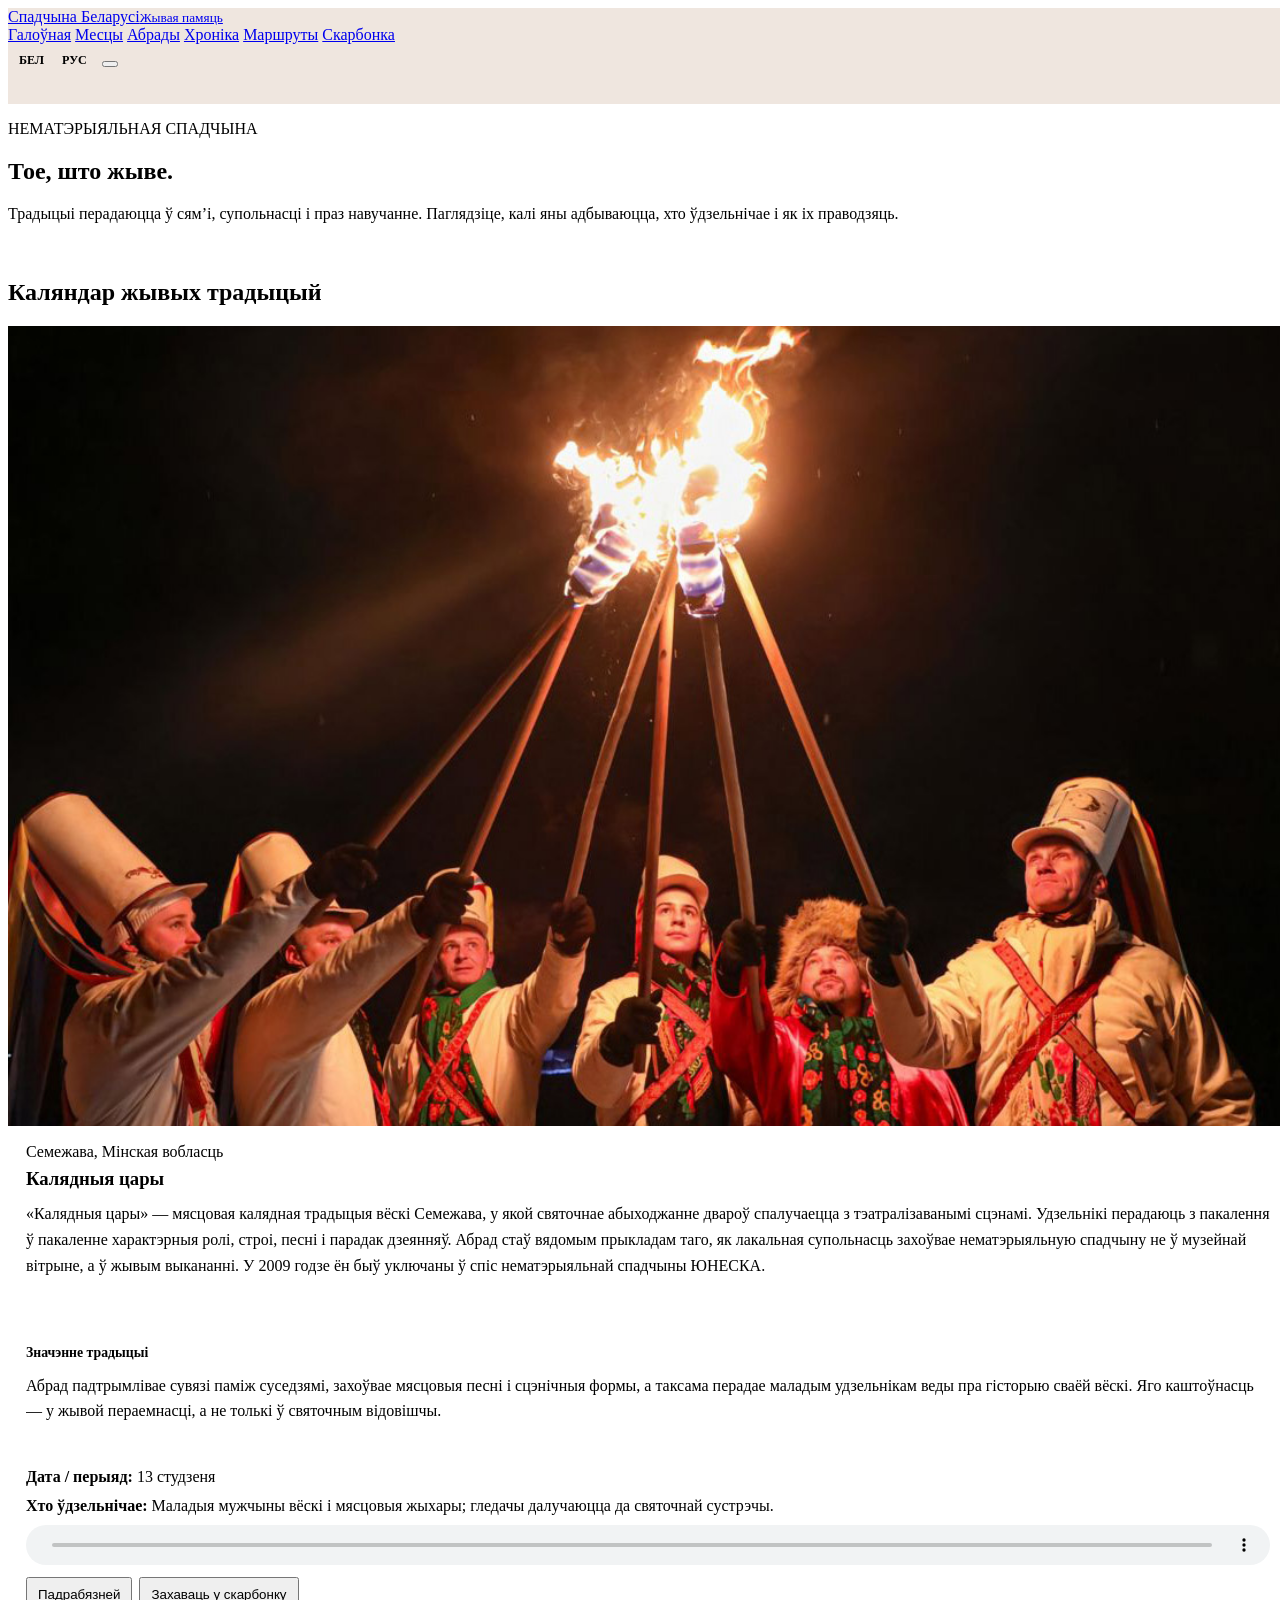
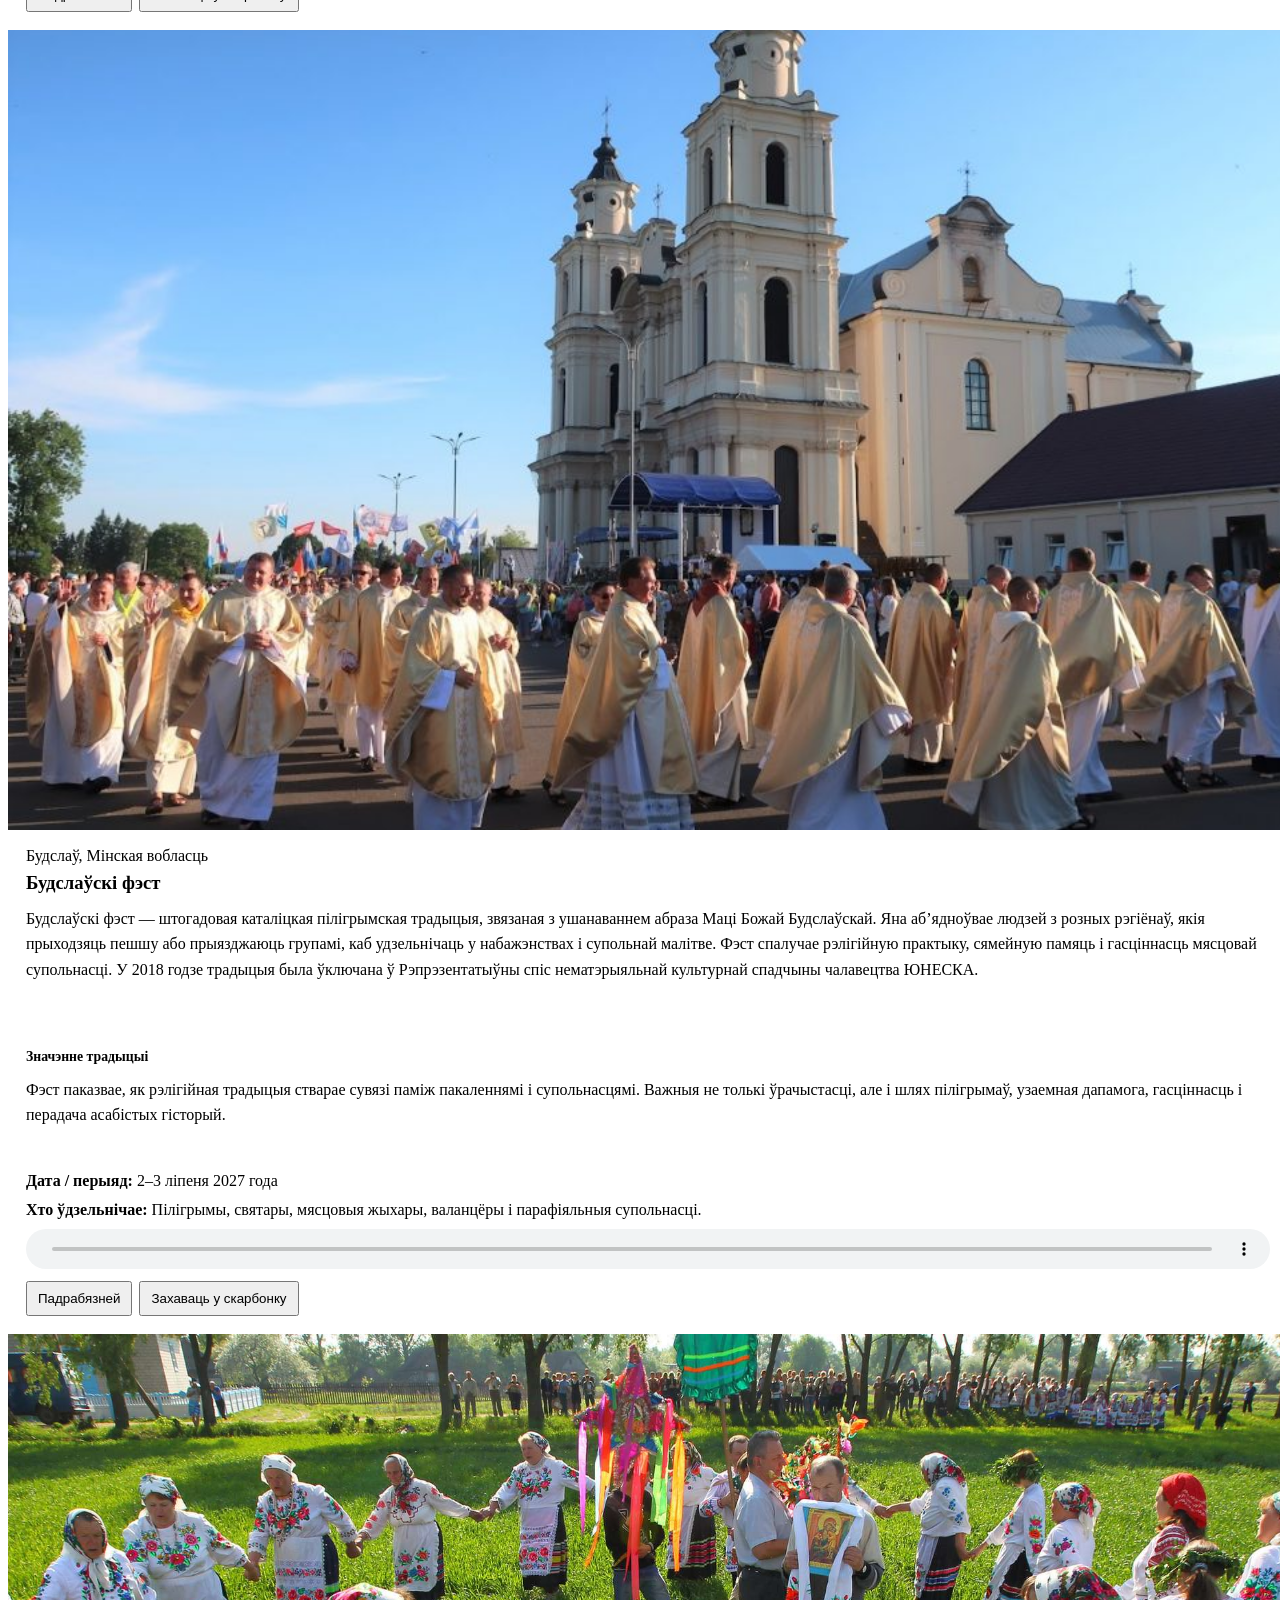
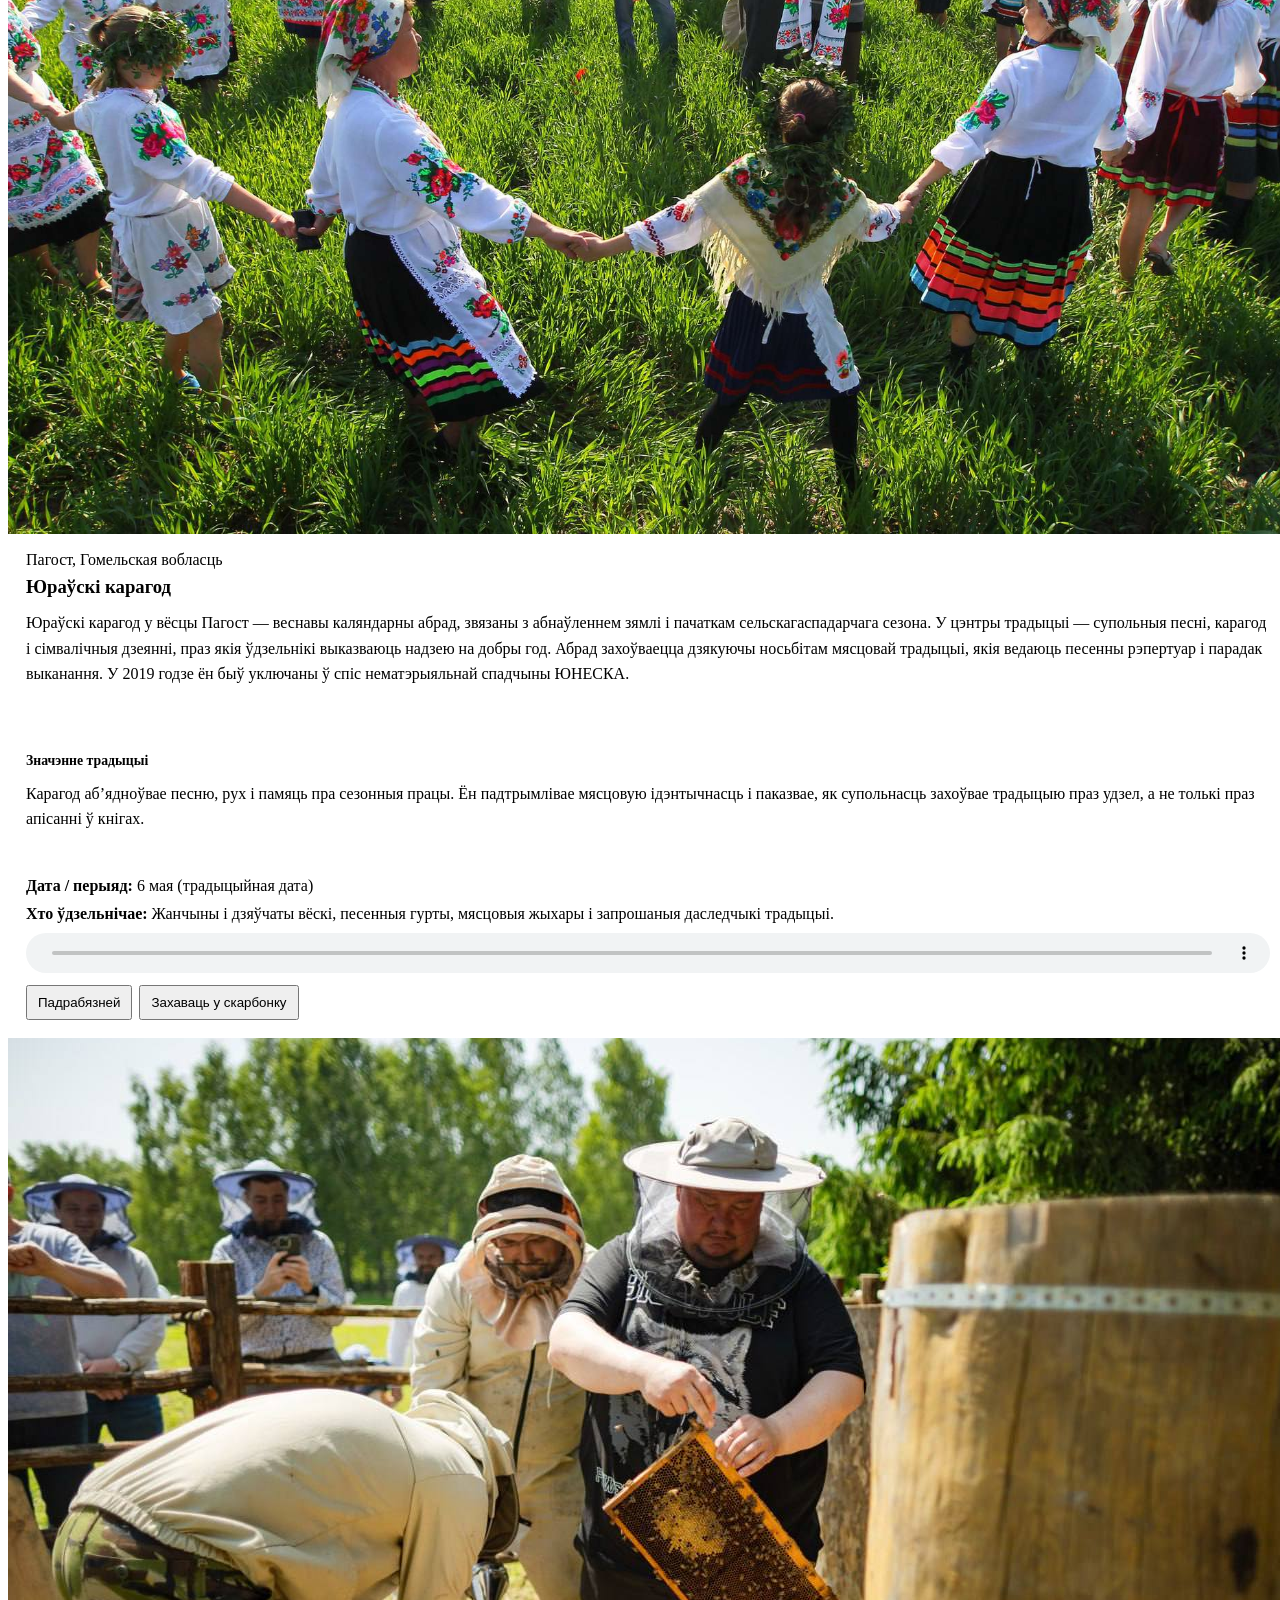
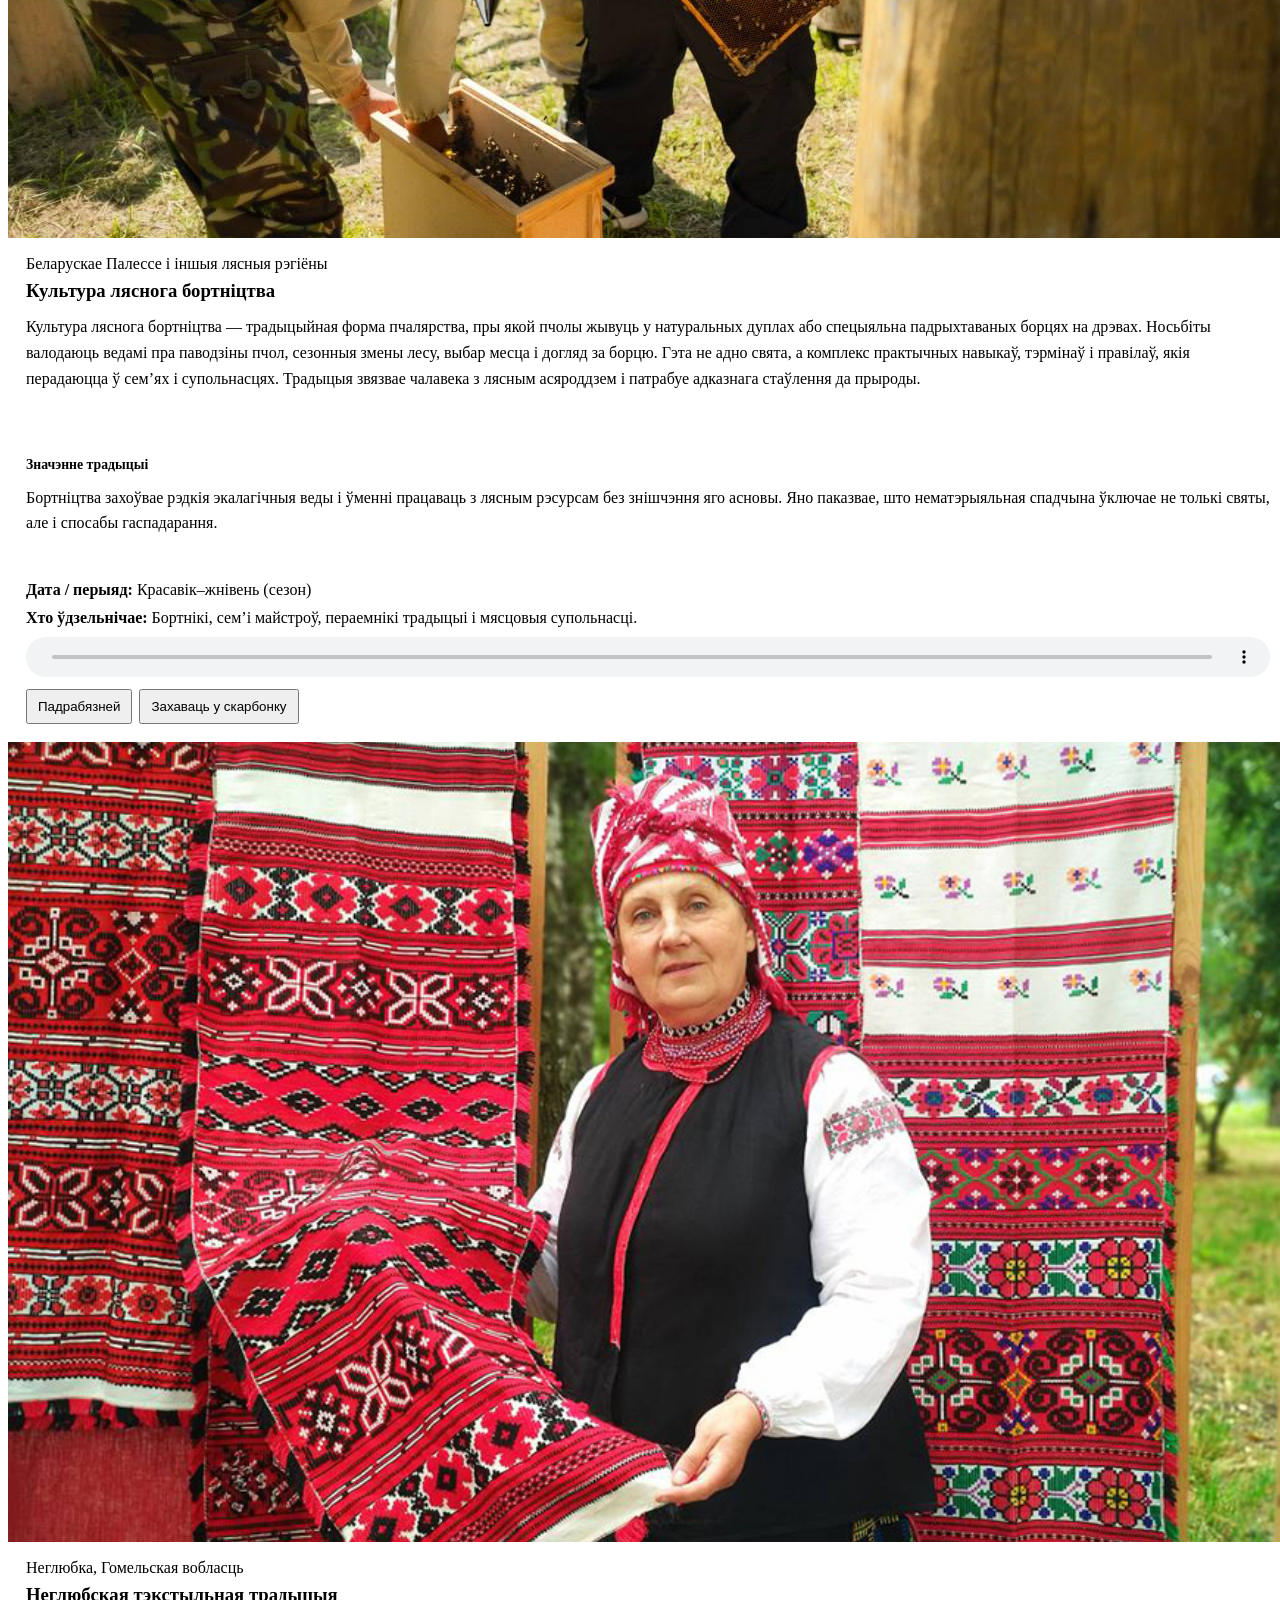
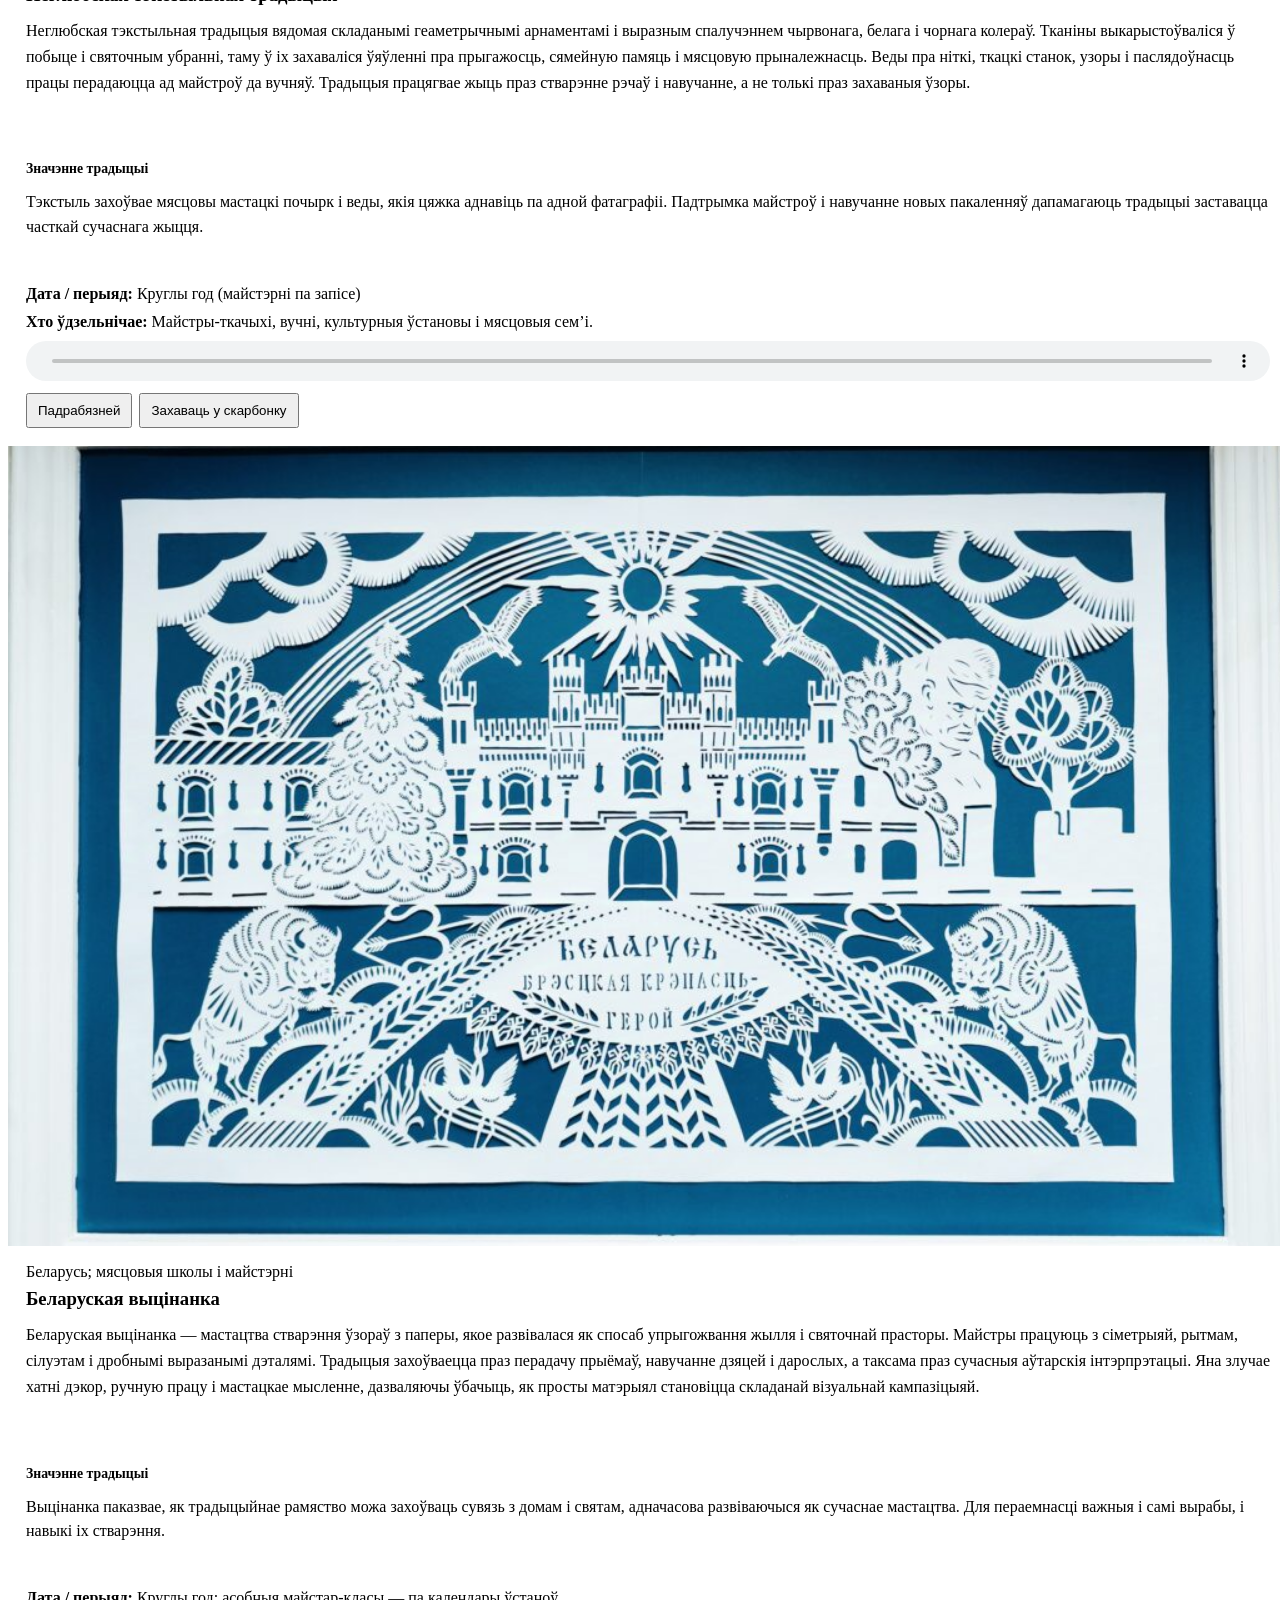
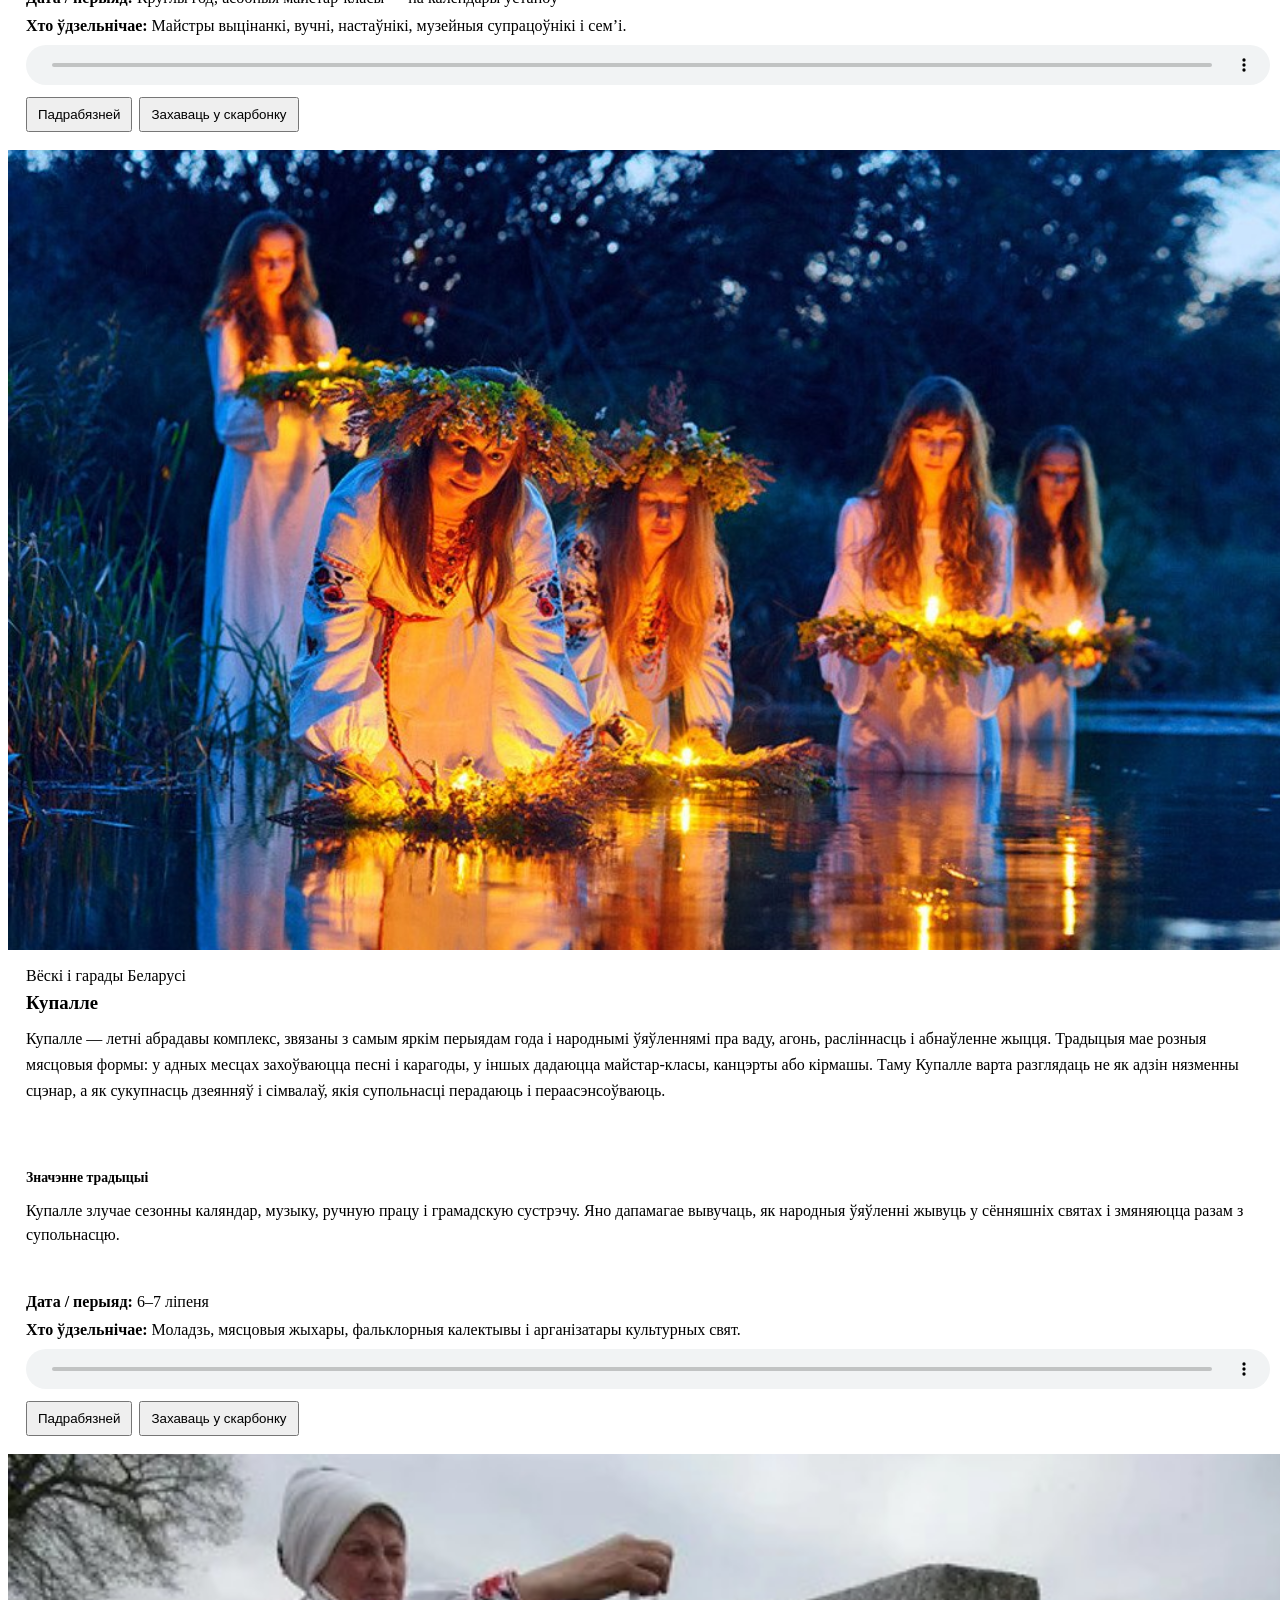
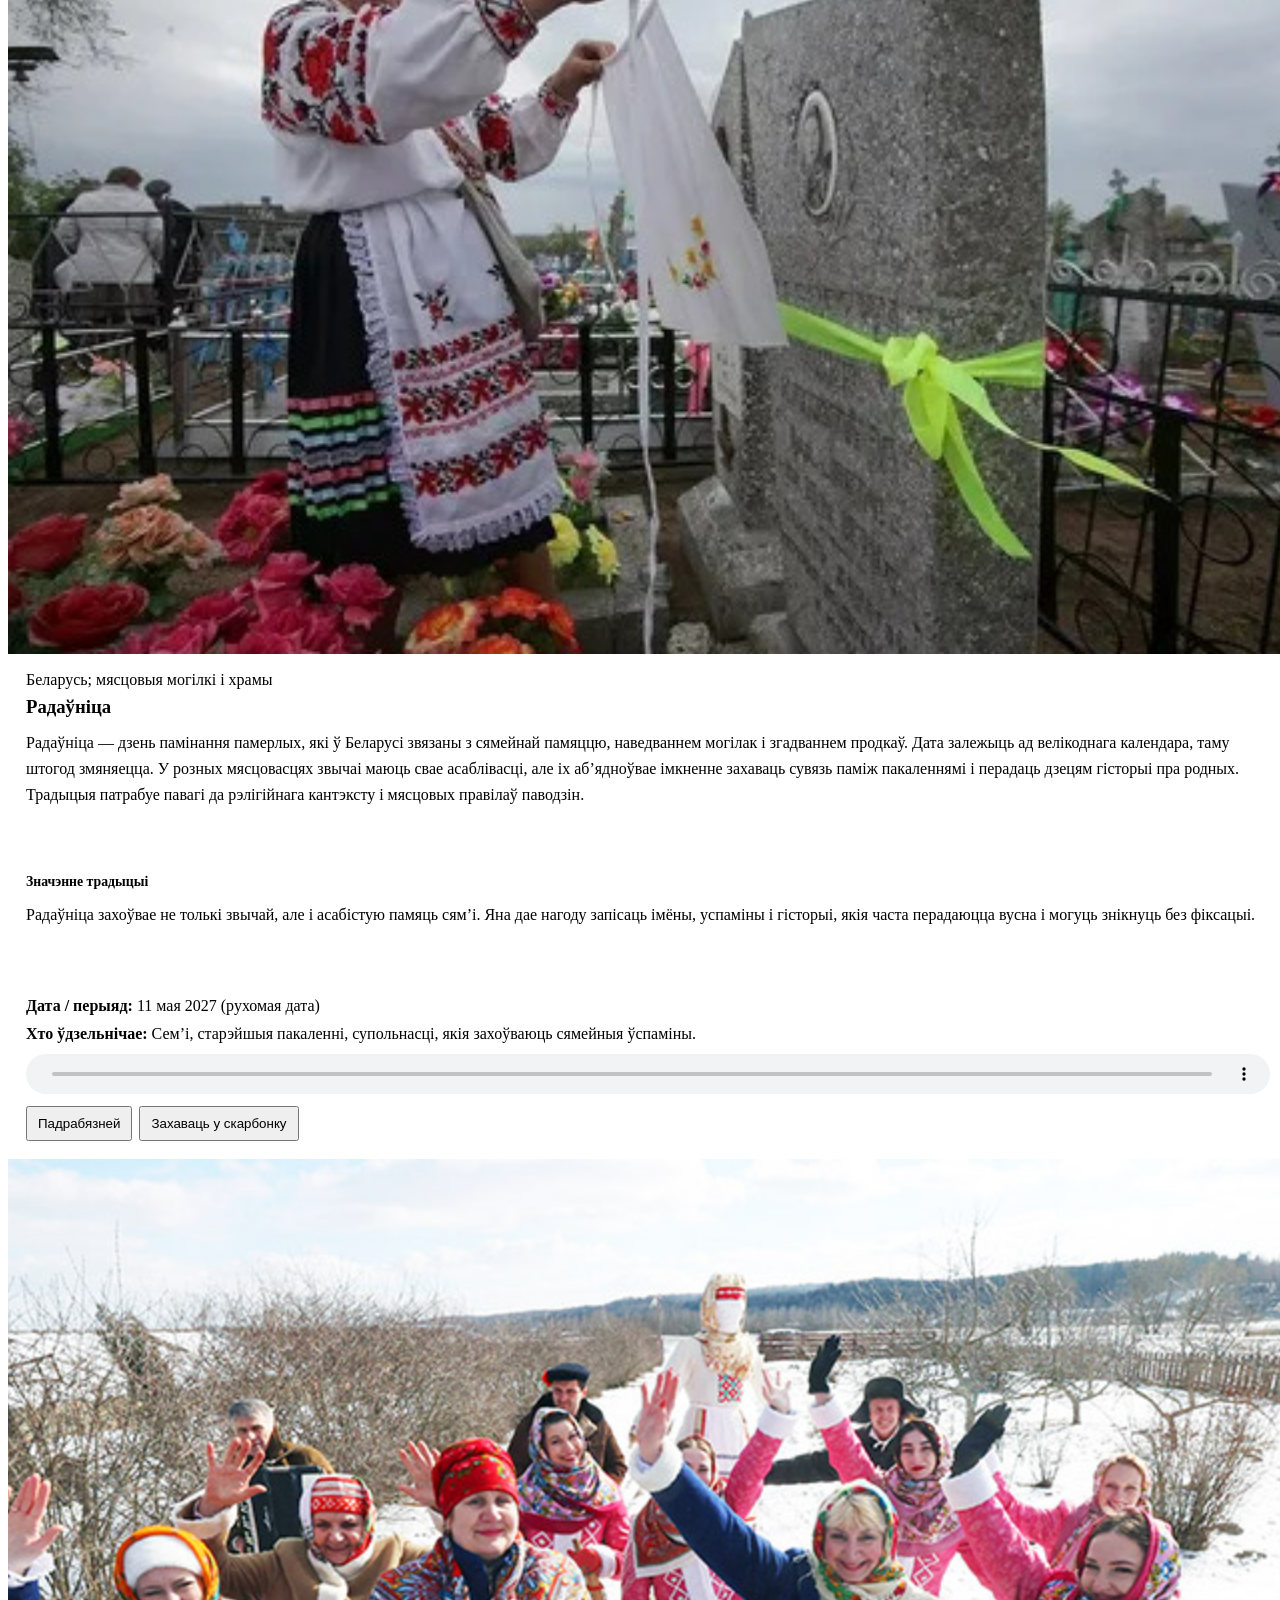
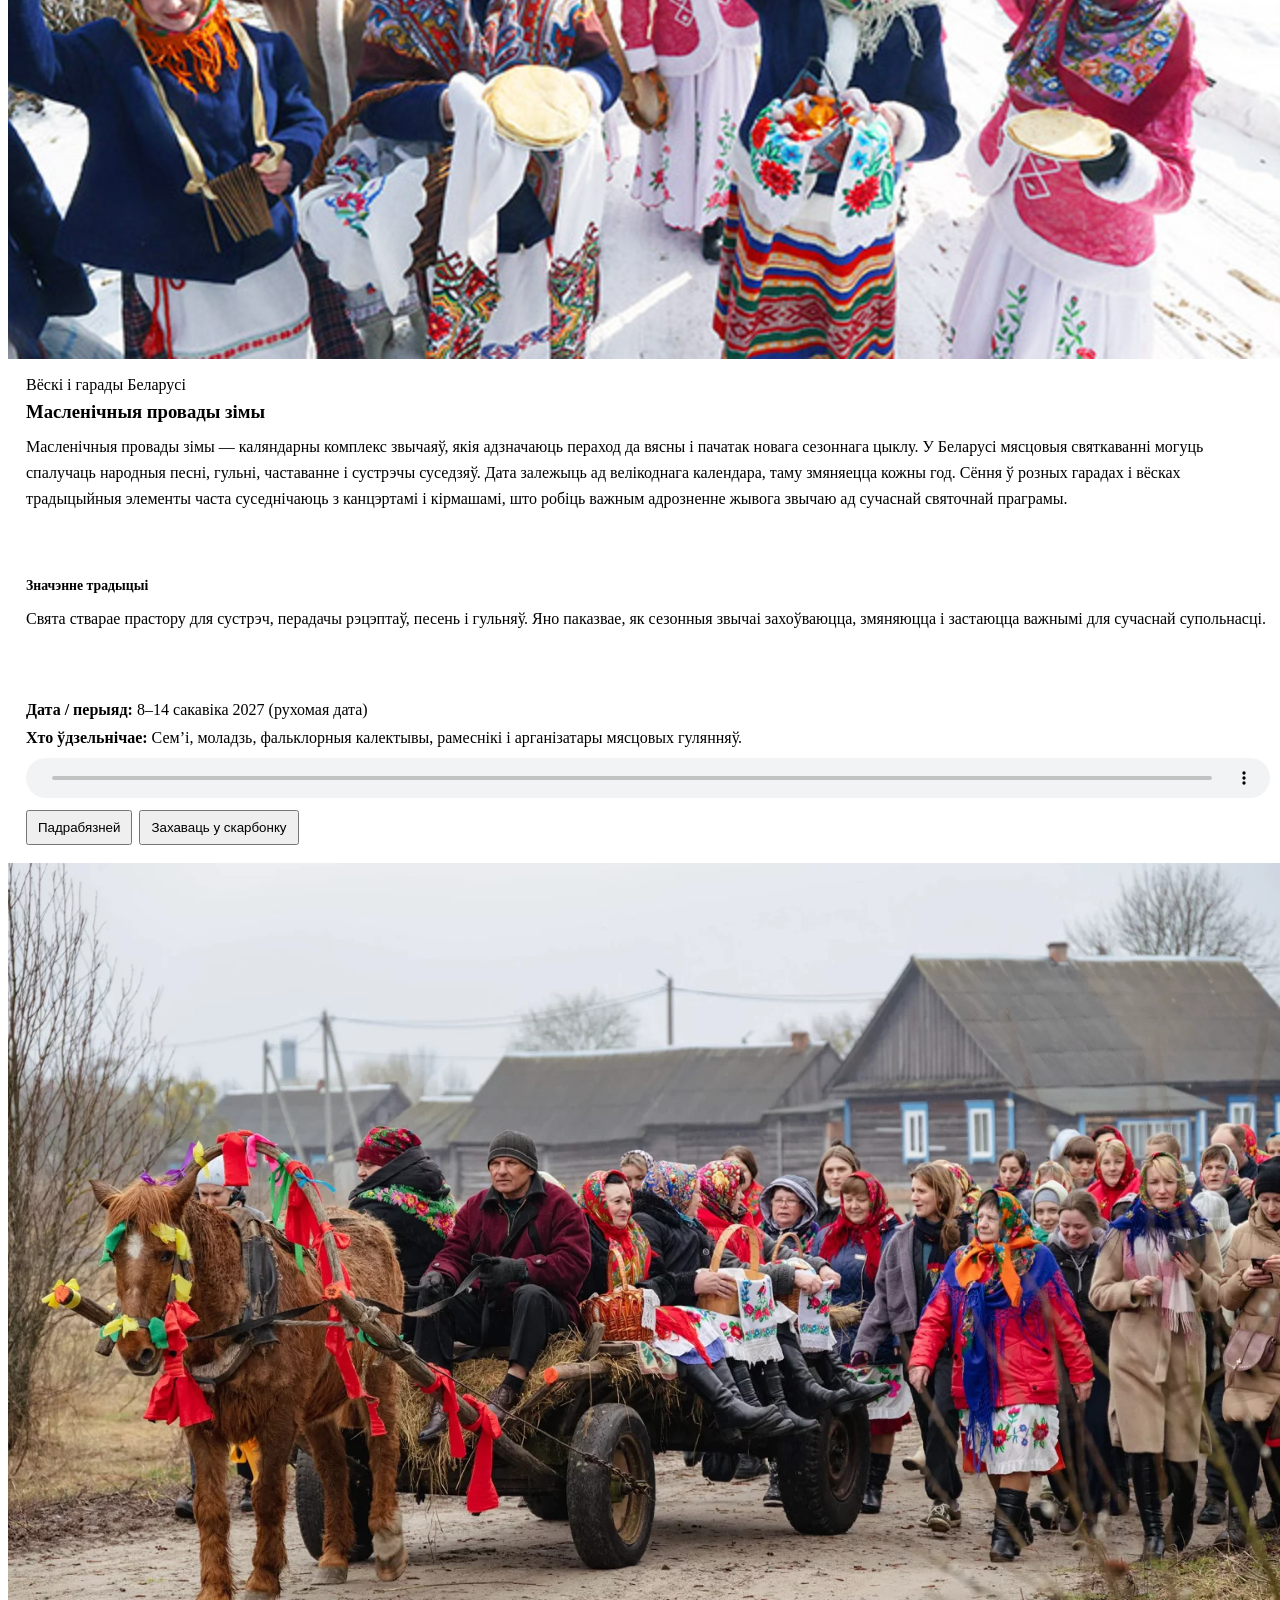
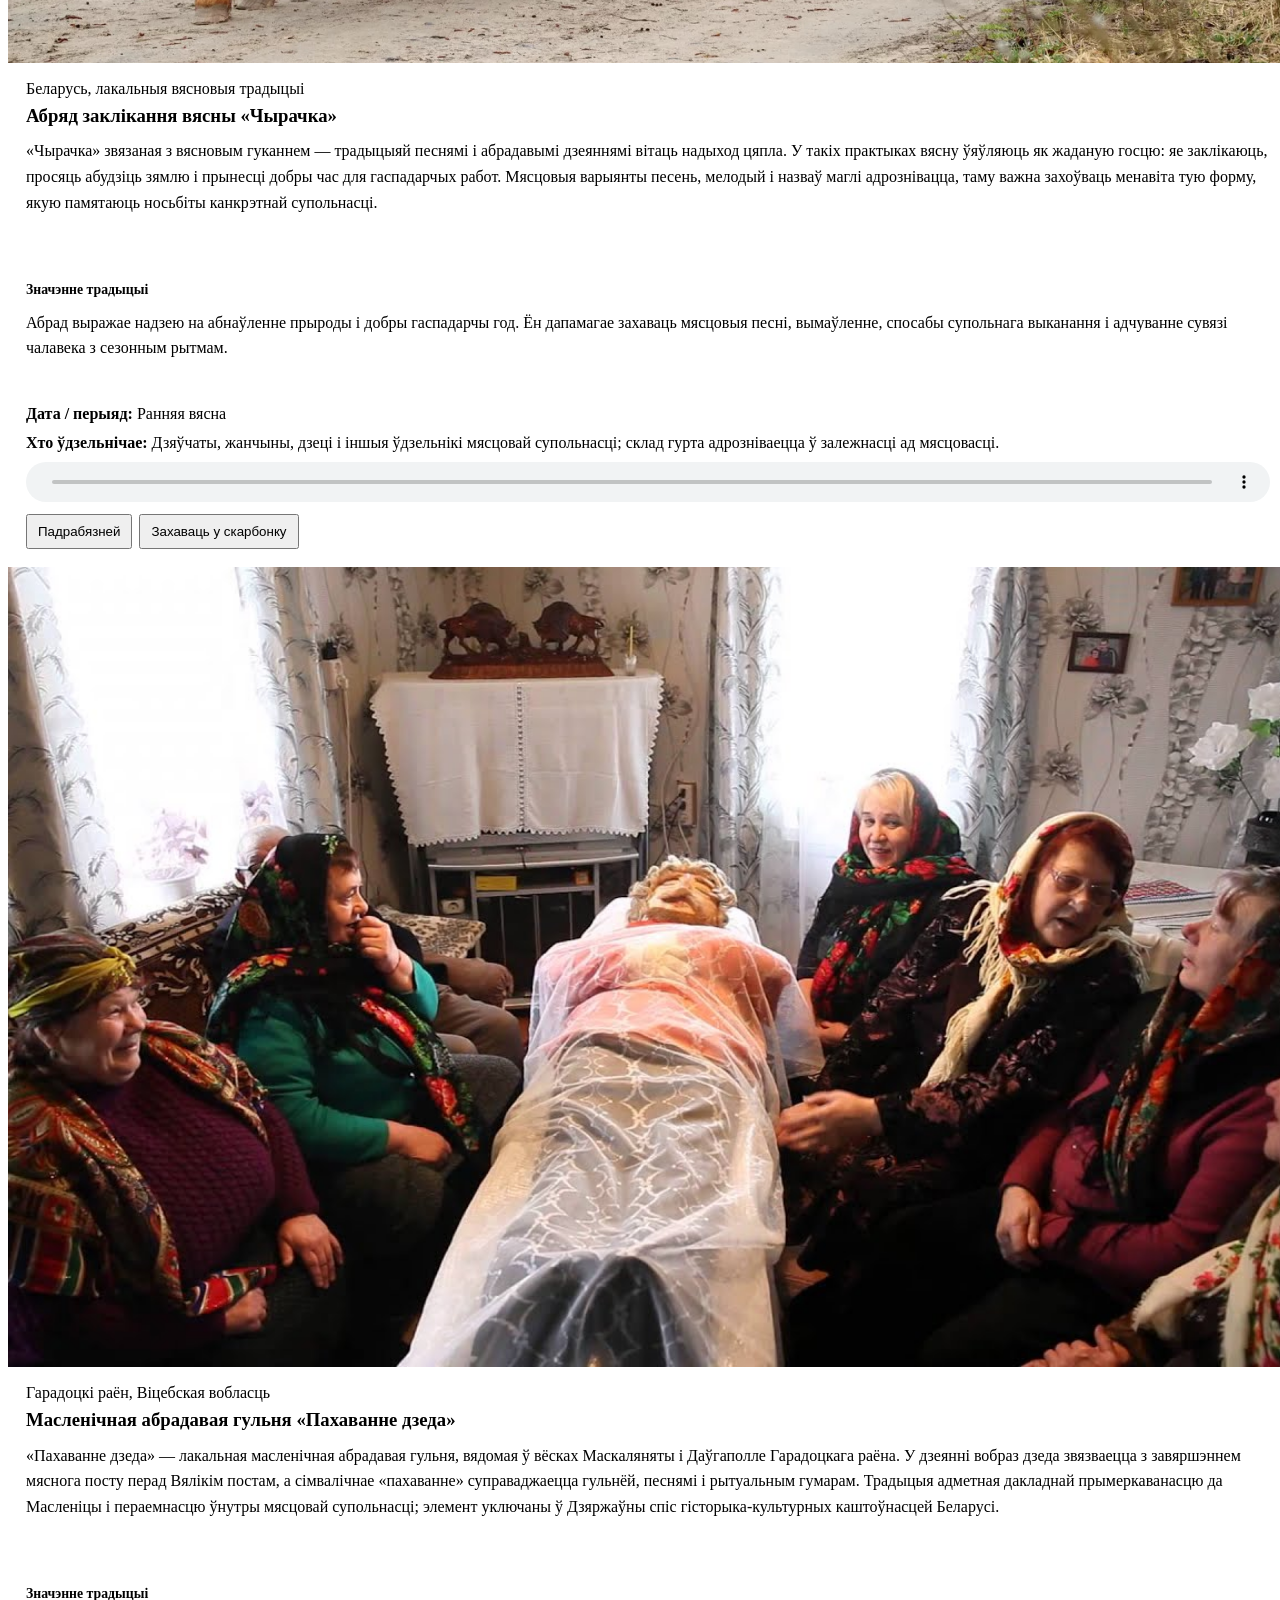
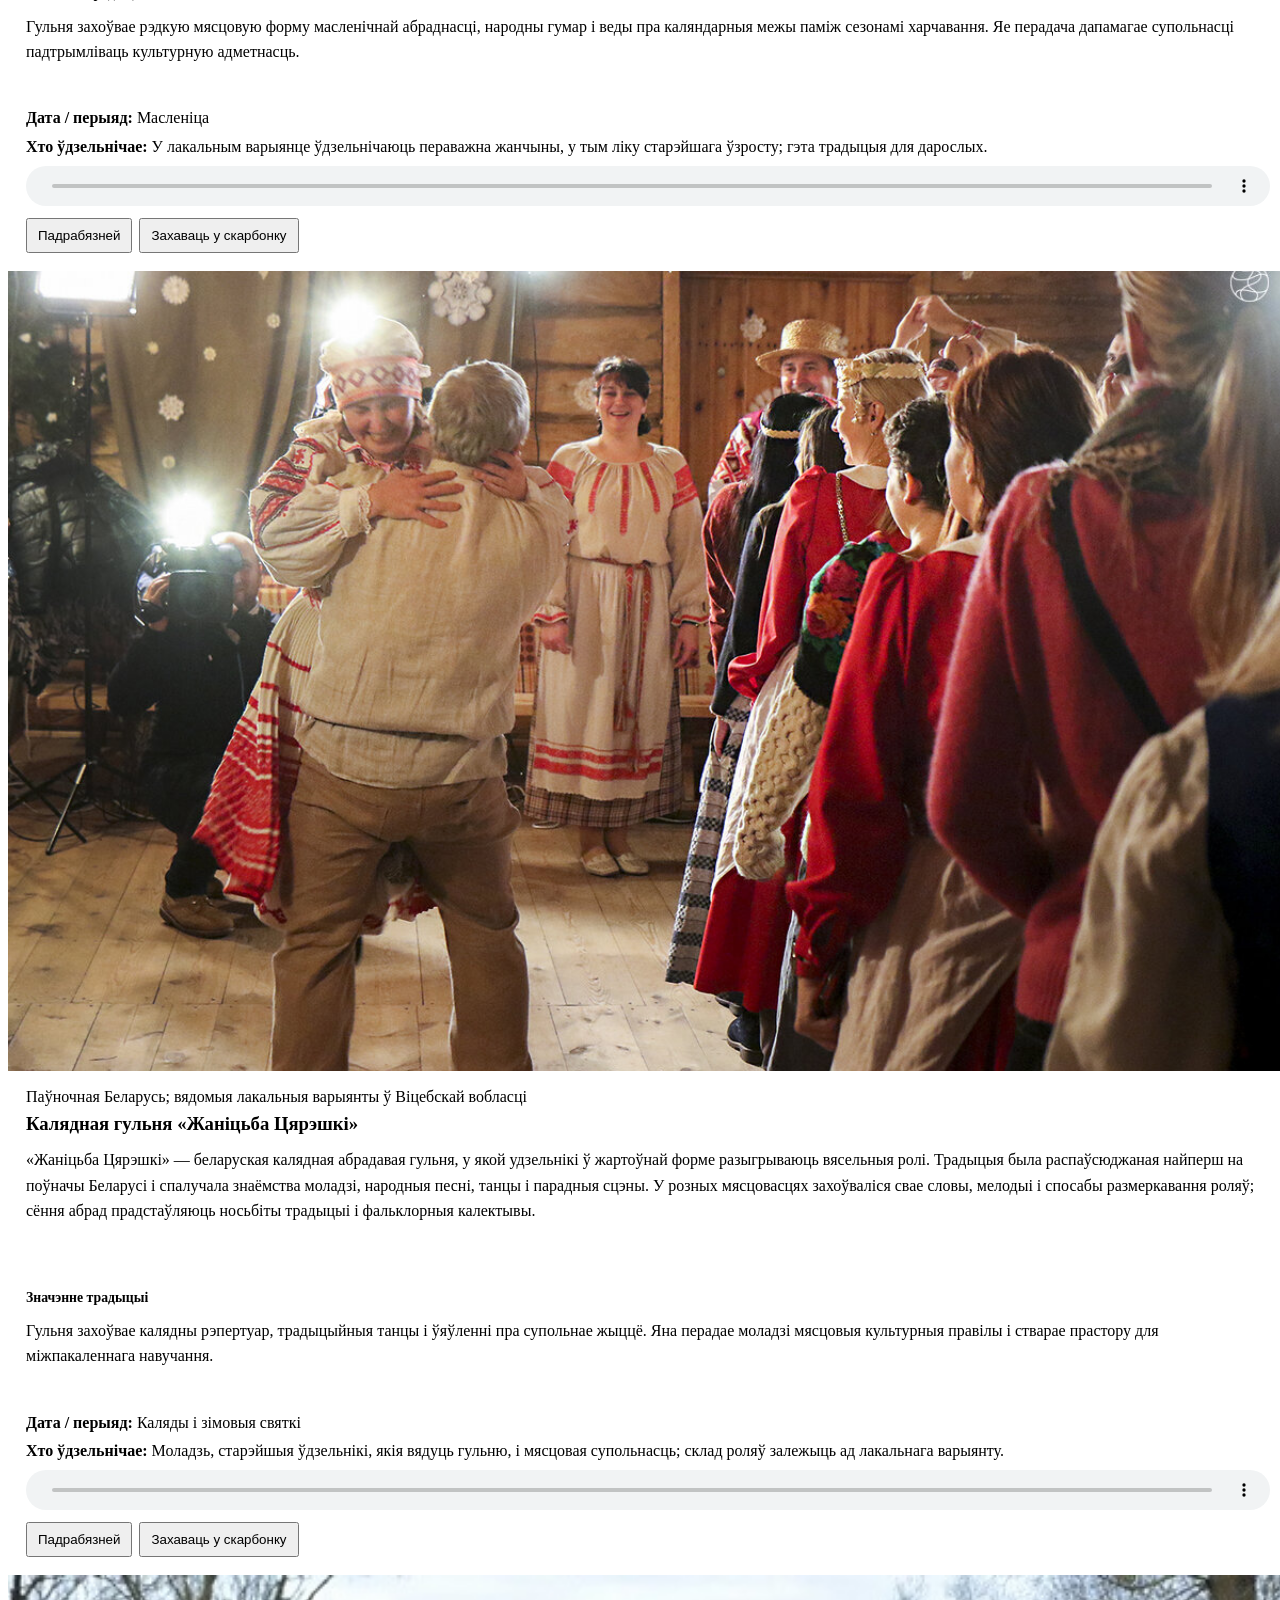
==== commit 34ef35e4: "описание изменений" ====
--- a/abrady.html
+++ b/abrady.html
@@ -31,7 +31,7 @@
             <button type="button" data-lang-choice="by" aria-label="Беларуская мова" aria-pressed="true" title="Беларуская мова">БЕЛ</button>
             <button type="button" data-lang-choice="ru" aria-label="Русский язык" aria-pressed="false" title="Русский язык">РУС</button>
           </div>
-          <button class="menu-button" id="menuButton" type="button" aria-label="Меню" aria-expanded="false">☰</button>
+          <button class="menu-button" id="menuButton" type="button" aria-label="Меню" aria-expanded="false"></button>
         </div>
       </div>
     </header>
--- a/css/style.css
+++ b/css/style.css
@@ -1,8 +1,8 @@
-@import url("https://fonts.googleapis.com/css2?family=DM+Sans:wght@400;500;600;700&family=Playfair+Display:wght@500;600;700&display=swap");:root{--blue:#AFCBFA;--brown:#522B1B;--cream:#EFE6DE;--pale:#d7e5fb;--muted:#765749;--paper:#f8f2ec;--line:#d9c7ba;--shadow:0 4px 20px rgba(82,43,27,.08);--hover:0 14px 34px rgba(82,43,27,.15);--radius:16px;--content:1200px}*{box-sizing:border-box}html{scroll-behavior:smooth}body{margin:0;background:var(--cream);color:var(--brown);font:16px/1.6 "DM Sans",sans-serif;transition:background .3s,color .3s}img{display:block;max-width:100%;object-fit:cover}a{color:inherit;text-decoration:none}button,input,textarea,select{font:inherit}button{cursor:pointer}button:focus-visible,a:focus-visible,input:focus-visible,textarea:focus-visible,select:focus-visible{outline:3px solid var(--blue);outline-offset:3px}h1,h2,.serif{font-family:"Playfair Display",serif;line-height:1.08;letter-spacing:-.025em}h1{font-size:clamp(2.6rem,6vw,5rem);margin:0 0 16px}h2{font-size:clamp(2rem,4vw,3.15rem);margin:0 0 16px}h3{font-size:1.25rem;line-height:1.25;margin:0 0 10px}p{color:var(--muted);margin-top:0}.container{width:min(var(--content),calc(100% - 48px));margin:auto}.site-header{backdrop-filter:blur(16px);border-bottom:1px solid rgba(82,43,27,.09)}.header-inner{width:min(1340px,calc(100% - 36px));margin:auto;display:flex;align-items:center}.brand{display:flex;align-items:center;font-weight:700;white-space:nowrap}.brand-mark{background:var(--blue);display:grid;place-items:center}.brand small{display:block;letter-spacing:.12em;text-transform:uppercase;color:var(--muted)}.main-nav{display:flex;justify-content:center;align-items:center;gap:4px;margin-left:auto}.main-nav a{color:var(--muted);border-radius:9px}.main-nav a:hover,.main-nav a[aria-current=page]{background:var(--blue);color:var(--brown)}.header-actions{display:flex}.language-button,.menu-button{border:1px solid var(--line);background:var(--cream);color:var(--brown);border-radius:10px;padding:8px 12px;font-weight:700}.menu-button{display:none;width:42px;height:42px}.btn{display:inline-flex;align-items:center;justify-content:center;gap:8px;padding:12px 17px;border:1px solid transparent;border-radius:12px;background:var(--blue);color:var(--brown);font-weight:700;box-shadow:var(--shadow);line-height:1.2}.btn:hover{transform:scale(1.02);box-shadow:var(--hover);background:#c3d8f9}.btn-dark{background:var(--brown);color:var(--cream)}.btn-dark:hover{background:#6c3c28;color:var(--cream)}.btn-outline{background:transparent;border-color:var(--brown);box-shadow:none}.btn-sm{padding:8px 11px;font-size:.88rem}.eyebrow,.kicker{font-size:.76rem;text-transform:uppercase;letter-spacing:.15em;font-weight:700;color:var(--muted);margin-bottom:14px}.page-hero{padding:65px 0 35px}.page-hero .lead{font-size:clamp(1.1rem,2vw,1.35rem);max-width:760px}.hero-panel{background:var(--blue);border-radius:24px;padding:clamp(28px,6vw,66px);box-shadow:var(--shadow);position:relative;overflow:hidden}.hero-panel:after{content:none;display:none}.hero-panel>*{position:relative;z-index:1}.section{padding:30px 0 55px}.section-head{display:flex;align-items:end;justify-content:space-between;gap:24px;margin-bottom:24px}.section-head p{max-width:600px;margin:0}.block{background:var(--paper);border:1px solid rgba(82,43,27,.06);border-radius:var(--radius);padding:clamp(22px,3vw,36px);box-shadow:var(--shadow)}.grid{display:grid;gap:18px}.grid-2{grid-template-columns:repeat(2,minmax(0,1fr))}.grid-3{grid-template-columns:repeat(3,minmax(0,1fr))}.grid-4{grid-template-columns:repeat(4,minmax(0,1fr))}.grid-5{grid-template-columns:repeat(5,minmax(0,1fr))}.card{background:var(--paper);border:1px solid rgba(82,43,27,.08);border-radius:var(--radius);overflow:hidden;box-shadow:var(--shadow);transition:transform .3s,box-shadow .3s}.card:hover{transform:translateY(-4px);box-shadow:var(--hover)}.card-body{padding:21px}.card p{font-size:.96rem}.card-image{width:100%;aspect-ratio:4/3;overflow:hidden;background:var(--pale)}.card-image img{width:100%;height:100%;transition:transform .45s}.card:hover .card-image img{transform:scale(1.05)}.muted{color:var(--muted)}.small{font-size:.85rem}.tag,.pill{display:inline-flex;align-items:center;gap:7px;background:var(--pale);border-radius:8px;padding:5px 9px;font-size:.78rem;font-weight:700}.status-dot{width:9px;height:9px;border-radius:50%;display:inline-block;background:var(--brown)}.status-good{background:#52704b}.status-attention{background:#9c6b29}.status-critical{background:#8e4234}.separator{height:1px;background:var(--line);margin:22px 0}.reveal{opacity:0;transform:translateY(20px);transition:opacity .6s,transform .6s}.reveal.is-visible{opacity:1;transform:translateY(0)}.stat-card{min-height:176px;padding:21px;background:var(--blue);border-radius:var(--radius);display:flex;flex-direction:column;justify-content:space-between}.stat-card:nth-child(even){background:var(--paper)}.count-number{font-size:clamp(2.3rem,4vw,3.55rem);font-weight:700;letter-spacing:-.06em;line-height:1.1}.stat-label{font:1.2rem/1.2 "Playfair Display",serif}.stat-card small{font-size:.78rem;color:var(--muted)}.vote-options{display:grid;grid-template-columns:repeat(4,1fr);gap:12px;margin:24px 0}.vote-option{border:1px solid var(--line);background:var(--paper);border-radius:12px;padding:19px;font-size:1.45rem;font-weight:700;color:var(--brown)}.vote-option:hover{background:var(--blue);transform:scale(1.02)}.vote-option.correct{background:#c8dfbb;border-color:#52704b}.vote-option.wrong{opacity:.48}.vote-answer{display:none;background:var(--blue);border-radius:14px;padding:20px 24px;margin-top:20px}.vote-answer.is-open{display:block;animation:fadeUp .35s}.vote-answer strong{font:clamp(3rem,8vw,5rem)/1 "Playfair Display",serif}.timeline-scroller{overflow:auto;scroll-snap-type:x mandatory}.timeline{display:flex;min-width:max-content}.epoch-button{text-align:left;background:var(--paper);border:1px solid var(--line);border-radius:14px;padding:17px;scroll-snap-align:start}.epoch-button:before{content:"";width:9px;height:9px;border-radius:50%;display:block;background:var(--brown);margin-bottom:20px;box-shadow:0 0 0 6px var(--blue)}.epoch-button[aria-pressed=true]{background:var(--blue);border-color:var(--brown)}.epoch-button b{display:block;font-size:.82rem;margin-bottom:6px}.epoch-button span{font:1.1rem/1.2 "Playfair Display",serif}.epoch-detail{display:grid;grid-template-columns:.9fr 1.1fr;gap:22px;max-height:0;opacity:0;overflow:hidden;background:var(--paper);border-radius:16px;transition:max-height .45s,opacity .35s,padding .35s;margin-top:0}.epoch-detail.is-open{max-height:580px;opacity:1;padding:20px}.epoch-detail img{width:100%;height:240px;border-radius:12px}.heritage-card{position:relative;display:flex;min-height:350px;flex-direction:column;justify-content:end;border-radius:var(--radius);overflow:hidden;background:var(--brown);color:var(--cream);box-shadow:var(--shadow)}.heritage-card>img{position:absolute;inset:0;width:100%;height:100%;transition:transform .5s}.heritage-card:hover>img{transform:scale(1.05)}.heritage-card:after{content:"";position:absolute;inset:0;background:linear-gradient(180deg,transparent,rgba(27,18,14,.82))}.heritage-copy{position:relative;z-index:1;padding:24px}.heritage-copy h3{font:1.7rem/1.16 "Playfair Display",serif}.heritage-copy p{color:var(--cream)}.arrow{display:inline-grid;place-items:center;width:38px;height:38px;border-radius:11px;background:var(--blue);color:var(--brown);margin-top:10px}.action-card{padding:23px;border-radius:var(--radius);background:var(--paper);display:flex;flex-direction:column;align-items:flex-start;min-height:235px;box-shadow:var(--shadow)}.action-icon{display:grid;place-items:center;background:var(--blue)}.action-card .btn{margin-top:auto}.filters,.region-tags,.view-tabs{display:flex;flex-wrap:wrap;gap:9px;margin-bottom:18px}.field,.select{border:1px solid var(--line);background:var(--paper);border-radius:10px;padding:11px 13px;color:var(--brown);width:100%}.filters .field,.filters .select{width:auto;min-width:175px}.tab-btn,.region-tags button{border:1px solid var(--line);background:transparent;border-radius:10px;padding:9px 13px;color:var(--brown)}.tab-btn[aria-pressed=true],.region-tags button.active{background:var(--blue);border-color:var(--blue);font-weight:700}.place-card .place-meta{display:flex;gap:8px;flex-wrap:wrap;margin:10px 0}.expanded-content{max-height:0;overflow:hidden;transition:max-height .45s}.expand-btn{width:100%;border:0;border-top:1px solid var(--line);background:transparent;padding:13px;color:var(--brown);font-weight:700}.map-lab,.audio-lab{background:var(--blue);border-radius:18px;padding:clamp(22px,4vw,36px);margin-top:40px}.map-board{display:grid;grid-template-columns:repeat(3,1fr);gap:10px;margin:20px 0}.map-zone{min-height:100px;border:2px dashed rgba(82,43,27,.32);border-radius:12px;padding:12px;display:grid;place-items:center;text-align:center;background:rgba(239,230,222,.55)}.map-zone.over,.map-zone.filled{border-style:solid;border-color:var(--brown);background:var(--cream)}.map-pieces{display:flex;flex-wrap:wrap;gap:9px}.map-piece{padding:9px 12px;background:var(--paper);border:1px solid var(--line);border-radius:9px;cursor:grab;font-size:.88rem}.map-piece:active{cursor:grabbing}.ritual-media{aspect-ratio:16/10;overflow:hidden;background:var(--blue)}.ritual-media img{width:100%;height:100%;transition:transform .4s}.card:hover .ritual-media img{transform:scale(1.05)}.ritual-actions{display:flex;gap:8px;flex-wrap:wrap;margin-top:14px}.audio-play{width:40px;height:40px;border:0;border-radius:10px;background:var(--blue);color:var(--brown);font-weight:700}.sound-row{display:grid;grid-template-columns:1fr auto;align-items:center;gap:14px;padding:13px 0;border-bottom:1px solid rgba(82,43,27,.2)}.wave{height:26px;display:flex;align-items:center;gap:3px}.wave i{width:4px;border-radius:5px;background:var(--brown);height:var(--h);opacity:.58}.sound-toggle{border:1px solid var(--brown);border-radius:9px;background:transparent;padding:8px 12px}.sound-toggle.active{background:var(--brown);color:var(--cream)}.story-fragments{display:flex;flex-direction:column;gap:8px;margin:20px 0}.story-fragment{display:flex;align-items:center;gap:10px;padding:13px;border:1px solid var(--line);border-radius:10px;background:var(--paper);cursor:grab}.drag-n{width:28px;height:28px;display:grid;place-items:center;background:var(--blue);border-radius:8px;font-weight:700;flex-shrink:0}.chronicle-card{padding:0}.before-after{position:relative;height:280px;overflow:hidden;background:var(--brown);--split:50%}.before-after img{position:absolute;inset:0;width:100%;height:100%}.before-after .after-img{clip-path:inset(0 0 0 var(--split))}.divider-handle{position:absolute;top:0;bottom:0;left:var(--split);width:3px;background:var(--cream);transform:translateX(-50%);pointer-events:none}.before-after input{position:absolute;bottom:10px;left:12px;width:calc(100% - 24px);accent-color:var(--blue)}.chronicle-content{padding:23px}.life-strip{display:flex;gap:9px;flex-wrap:wrap;margin:17px 0}.life-item{flex:1;min-width:62px;border-left:2px solid var(--blue);padding-left:9px}.life-item b{display:block}.danger-note{background:var(--blue);padding:13px;border-radius:10px;margin:16px 0}.people-story{display:grid}.people-story img{border-radius:12px}.person-avatar{aspect-ratio:4/3}.person-avatar img{width:100%;height:100%}.form-grid{display:grid;grid-template-columns:1fr 1fr;gap:14px}.form-grid .full{grid-column:1/-1}.form-actions{display:flex;align-items:center;gap:10px;flex-wrap:wrap;margin-top:14px}.notice{background:var(--pale);color:var(--brown);padding:14px;border-radius:10px;font-size:.9rem}.quote{font:1.4rem/1.4 "Playfair Display",serif;border-left:3px solid var(--blue);padding-left:18px}.treasure-page{background:var(--brown);color:var(--cream);min-height:100vh}.treasure-page .site-header{background:rgba(82,43,27,.96);border-bottom-color:#765749}.treasure-page .brand,.treasure-page .main-nav a{color:var(--cream)}.treasure-page .brand small,.treasure-page p{color:#ddc9bd}.treasure-page .main-nav a:hover,.treasure-page .main-nav a[aria-current=page]{background:var(--blue);color:var(--brown)}.treasure-page .language-button,.treasure-page .menu-button{background:transparent;color:var(--cream);border-color:#896856}.treasure-page .block,.treasure-page .card{background:#68402f;color:var(--cream);border-color:#896856}.treasure-page .card p,.treasure-page .muted{color:#ddc9bd}.treasure-page .btn{background:var(--blue);color:var(--brown)}.treasure-page .field,.treasure-page .select{background:#68402f;color:var(--cream);border-color:#896856}.treasure-intro{padding:28px;border:1px solid #896856;border-radius:20px;background:linear-gradient(145deg,#68402f,#522B1B)}.treasure-grid{display:grid;grid-template-columns:repeat(3,minmax(0,1fr));gap:14px}.treasure-card{padding:19px;border-radius:14px;background:#68402f;border:1px solid #896856;min-height:160px;cursor:grab}.treasure-card:hover{transform:translateY(-3px)}.emotion{display:inline-block;width:10px;height:10px;border-radius:50%;background:var(--blue);margin-right:6px}.treasure-date{font-size:.78rem;color:#ddc9bd}.treasure-groups{display:grid;grid-template-columns:repeat(3,1fr);gap:12px;margin-top:20px}.treasure-group{padding:18px;border:1px dashed #896856;border-radius:12px;min-height:90px}.treasure-group.drag-over{border-color:var(--blue);background:#68402f}.treasure-empty{padding:25px;border:1px dashed #896856;border-radius:14px;text-align:center;color:#ddc9bd}.role-checks{display:grid;grid-template-columns:repeat(2,1fr);gap:10px}.role-check{display:flex;gap:10px;align-items:start;border:1px solid var(--line);border-radius:10px;padding:12px}.treasure-page .role-check{border-color:#896856}.role-check input{accent-color:var(--blue);margin-top:6px}.role-select{max-width:320px}.modal-backdrop,.image-modal{position:fixed;inset:0;background:rgba(35,22,16,.68);z-index:100;display:none;align-items:center;justify-content:center;padding:20px}.modal-backdrop.open,.image-modal.open{display:flex;animation:fade .2s}.modal{background:var(--cream);color:var(--brown);width:min(560px,100%);max-height:90vh;overflow:auto;border-radius:18px;padding:clamp(22px,4vw,34px);box-shadow:0 30px 90px #0004;animation:modalIn .25s}.modal-close,.image-modal button{float:right;width:36px;height:36px;border:0;border-radius:10px;background:var(--blue);color:var(--brown);font-size:1.2rem}.feelings{display:grid;grid-template-columns:repeat(3,1fr);gap:8px;margin:12px 0 20px}.feelings button{padding:10px 6px;border:1px solid var(--line);border-radius:9px;background:transparent;color:var(--brown)}.feelings button[aria-pressed=true]{background:var(--blue);border-color:var(--brown);font-weight:700}.image-modal img{max-width:min(1100px,95vw);max-height:85vh;border-radius:12px;animation:modalIn .25s}.image-modal button{position:absolute;right:24px;top:24px}.toast{position:fixed;bottom:22px;left:50%;transform:translate(-50%,20px);background:var(--brown);color:var(--cream);padding:12px 18px;border-radius:12px;z-index:150;opacity:0;pointer-events:none;box-shadow:var(--hover);transition:.3s}.toast.show{opacity:1;transform:translate(-50%,0)}.site-footer{padding:38px 0;background:var(--brown);color:var(--cream);margin-top:40px}.footer-inner{display:grid;grid-template-columns:1.2fr 1fr 1fr;gap:24px}.site-footer p,.site-footer a{color:#ddc9bd}.site-footer a{text-decoration:underline;text-underline-offset:3px}.footer-title{font:1.4rem "Playfair Display",serif}.footer-links{display:grid;gap:7px}.source-note,.inline-note{font-size:.82rem;color:var(--muted)}.site-footer .source-note{color:#ddc9bd}.load-more{display:flex;justify-content:center;margin:25px 0}.hidden{display:none !important}.shadow-mode{background:#765749}.shadow-mode #pageContent{filter:brightness(.72);transition:filter .35s}.shadow-mode .site-header{filter:brightness(.8)}@keyframes fade{from{opacity:0}to{opacity:1}}@keyframes fadeUp{from{opacity:0;transform:translateY(10px)}to{opacity:1;transform:translateY(0)}}@keyframes modalIn{from{opacity:0;transform:scale(.94)}to{opacity:1;transform:scale(1)}}.page-enter #pageContent h1{animation:fadeUp .65s ease both}.stats-section .section-head{margin-bottom:28px}.stats-overview{display:grid;grid-template-columns:1.35fr .85fr;gap:20px;margin-bottom:34px}.stats-overview .block{min-height:220px;display:flex;flex-direction:column;align-items:flex-start;justify-content:center}.stat-lead{background:var(--blue)}.stat-lead .count-number{font-size:clamp(3.6rem,8vw,6rem)}.stat-unesc{background:var(--brown);color:var(--cream)}.stat-unesc .eyebrow,.stat-unesc p{color:var(--cream)}.stat-unesc .count-number{font-size:clamp(3.2rem,6vw,5rem);color:var(--blue)}.stat-unesc h3{color:var(--cream)}.breakdown-heading{display:flex;align-items:baseline;justify-content:space-between;gap:18px;margin:6px 0 18px}.breakdown-heading h3{font:clamp(1.45rem,3vw,2rem)/1.2 "Playfair Display",serif;margin:0}.breakdown-heading p{margin:0}.stats-breakdown{gap:16px}.stats-breakdown .stat-card{min-height:155px;padding:22px 24px;transition:transform .3s,box-shadow .3s}.stats-breakdown .stat-card:hover{transform:translateY(-4px);box-shadow:var(--hover)}.stats-breakdown .stat-card:nth-child(even){background:var(--paper)}.stats-breakdown .count-number{font-size:clamp(2.2rem,3.5vw,3.3rem)}.stats-breakdown .stat-label{font-size:1.12rem}.timeline-scroller{padding:14px 0 22px}.epoch-detail.is-open{gap:28px;margin-top:18px}.epoch-detail .btn{margin-top:10px}.heritage-copy .arrow{font-size:1.35rem;font-weight:700;transition:transform .3s,background .3s}.heritage-card:hover .arrow{transform:scale(1.08) rotate(45deg)}@media (max-width:768px){.stats-overview{grid-template-columns:1fr}.stats-overview .block{min-height:185px}.breakdown-heading{align-items:flex-start;flex-direction:column;gap:4px}.stats-breakdown{grid-template-columns:repeat(2,minmax(0,1fr))}.timeline{gap:20px}.epoch-button{width:178px}}@media (max-width:480px){.stats-breakdown{grid-template-columns:1fr}.stats-breakdown .stat-card{min-height:128px}.epoch-detail{grid-template-columns:1fr}.epoch-detail img{height:210px}}.breakdown-total.count-number{display:inline;font-size:inherit;font-weight:inherit;letter-spacing:inherit;line-height:inherit}.site-header{position:sticky;top:0;z-index:100;background:rgba(239,230,222,.97);box-shadow:0 7px 22px rgba(82,43,27,.08)}.header-inner{min-height:96px;gap:26px}.brand{gap:13px;font-size:1.08rem;line-height:1.15}.brand-mark{width:48px;height:48px;font-size:1.5rem;border-radius:14px;flex:none}.brand small{font-size:.7rem;margin-top:4px}.main-nav a{font-size:.9rem;padding:11px 12px}.header-actions{gap:10px}.vote-answer strong{display:block;margin-bottom:17px}.vote-answer p{margin-top:10px;line-height:1.6}.vote-answer .small{margin-top:18px}.stat-lead .count-number,.stat-unesc .count-number{margin-bottom:14px}.breakdown-heading{margin-top:24px}.breakdown-total{margin-left:8px;margin-right:8px}.stat-card .count-number{margin-bottom:13px}.action-icon{width:62px;height:62px;font-size:1.8rem;margin-bottom:20px;border-radius:16px}.timeline{gap:14px !important;padding:8px 4px 12px !important}.epoch-button{width:175px !important;min-height:136px !important}.heritage-cta{display:inline-flex;align-items:center;gap:8px;min-height:38px;padding:9px 13px;border-radius:10px;background:var(--blue);color:var(--brown);font-weight:700;font-size:.86rem;transition:transform .2s,background .2s}.heritage-card:hover .heritage-cta{transform:translateX(3px);background:var(--cream)}.category-note p{margin:7px 0;max-width:100ch}.category-note a{text-decoration:underline;text-underline-offset:3px;font-weight:700}.filter-result-count{margin:-4px 0 14px}.place-card .expanded-content{max-height:0;overflow:hidden}.place-card.is-expanded .expanded-content{max-height:1200px;padding-top:9px}.place-card .expanded-content p{margin-top:8px}.place-card .card-image img,.chronicle-card .card-image img{width:100%;height:100%;object-fit:cover}.place-card .card-image,.chronicle-card .card-image{height:220px;overflow:hidden}.map-zone .map-piece{max-width:100%;word-break:normal;cursor:default}.map-piece.map-correct{cursor:default;border-color:var(--brown);font-weight:700}.ritual-card .calendar-data{font-size:.88rem;line-height:1.55;margin-top:12px}.ritual-card .expanded-content{max-height:0;overflow:hidden;transition:max-height .35s ease}.ritual-card .expanded-content.open{max-height:1300px;padding-top:8px}.ritual-details h4{margin:14px 0 6px;font-size:1rem}.ritual-details p{line-height:1.65}.sound-quiz{padding:20px;background:rgba(239,230,222,.64);border-radius:16px;margin-top:22px}.sound-quiz-head{margin-bottom:16px}.sound-quiz-head h3{margin-top:12px}.sound-quiz-controls{display:flex;flex-wrap:wrap;gap:9px;margin:16px 0}.sound-choices{display:grid;grid-template-columns:repeat(2,minmax(0,1fr));gap:10px}.sound-choice{padding:13px 15px;text-align:left;border:1px solid var(--line);border-radius:11px;background:var(--paper);color:var(--brown);font:inherit;cursor:pointer}.sound-choice[aria-pressed=true],.sound-choice.selected{border-color:var(--brown);background:var(--blue);font-weight:700}.sound-choice.correct{background:#d8e7c6;border-color:#547047;color:#26391f}.sound-choice.wrong{background:#f4d6cd;border-color:#9a4b3c;color:#522b1b}.sound-choice:disabled{cursor:default}.story-move{display:flex;gap:5px;margin-left:auto;flex:none}.chronicle-section-head{margin:0 0 20px;max-width:850px}.chronicle-section-head h2{margin:12px 0}.chronicle-section-head p{color:var(--muted)}.tag-warning{background:#f0d2c4 !important;color:#522b1b !important}.chronicle-card .chronicle-content{padding:22px}.chronicle-card h3{margin:10px 0}.chronicle-card .life-strip{margin:15px 0 18px}.chronicle-card .danger-note{line-height:1.55}.chronicle-full{margin:14px 0;border-top:1px solid var(--line);padding-top:12px}.chronicle-full summary{font-weight:700;cursor:pointer}.chronicle-full p{margin-top:10px}.people-feature{padding:clamp(20px,3vw,34px)}.people-card-actions{display:flex;flex-wrap:wrap;gap:8px;margin-top:14px}.people-card-actions .btn{margin-top:0}.person-avatar img{object-fit:cover}.account-summary{padding:clamp(20px,4vw,34px);border:1px solid #896856;border-radius:22px;background:linear-gradient(135deg,#68402f,#522b1b);color:var(--cream);box-shadow:0 18px 40px rgba(25,12,7,.12)}.account-identity{display:flex;align-items:center;gap:18px}.account-identity p{margin-bottom:6px}.account-identity h2{margin:4px 0 10px}.account-avatar{display:grid;place-items:center;width:78px;height:78px;flex:none;border-radius:24px;background:var(--blue);color:var(--brown);font-size:2.3rem}.profile-name-form{margin-top:24px;padding-top:20px;border-top:1px solid #896856;max-width:670px}.profile-name-form label{display:block;margin-bottom:8px}.profile-name-controls{display:flex;gap:8px;align-items:stretch}.profile-name-controls .field{flex:1}.account-stats{display:grid;gap:12px;margin-top:26px}.account-stats>div{display:flex;flex-direction:column;gap:5px;padding:16px;border:1px solid #896856;border-radius:13px;background:rgba(239,230,222,.08)}.account-stats b{font-size:1.85rem;line-height:1.1;color:var(--blue)}.account-stats span{font-size:.83rem;color:#ddc9bd}.treasure-page .account-summary .eyebrow{color:var(--blue)}.treasure-page .account-summary p{color:#e8d9d0}.treasure-page .account-summary h2{color:var(--cream)}.treasure-page .account-summary .field{background:#522b1b}.treasure-page .account-summary .small{color:#ddc9bd}.treasure-page .section-head h2,.treasure-page .route-builder h2{color:var(--cream)}.treasure-page .route-builder{border:1px solid #896856}.route-place-option{min-width:0}.route-place-option input{flex:none}.route-place-option>span:nth-child(2){display:flex;flex-direction:column;gap:4px;min-width:0}.route-place-option small{line-height:1.3}.route-option-add{display:grid;place-items:center;margin-left:auto;flex:none;width:27px;height:27px;border-radius:8px;background:rgba(175,203,250,.12);color:var(--blue)}.route-preview{padding:17px;border-radius:13px;background:rgba(239,230,222,.05);border:1px solid #896856;margin-top:16px}.route-preview h3{margin:0 0 6px}.route-stop:last-child{border-bottom:0}.route-stop-number{color:var(--brown);flex:none}.route-stop-copy{display:flex;flex-direction:column;gap:3px;flex:1}.route-stop-actions{flex:none}.treasure-page .route-stop-actions .btn{padding:6px 9px;min-width:30px}.route-form-actions{display:flex;flex-wrap:wrap;gap:8px;margin-top:18px}.saved-route{margin-top:12px}.saved-route-header h3{margin:8px 0}.saved-route ol{padding-left:24px;line-height:1.7}.saved-route li{padding-left:4px}.memory-item{padding:9px 0;border-bottom:1px solid #896856}.grouped-treasure{padding:7px 0;border-bottom:1px solid #896856}.grouped-treasure:last-child{border-bottom:0}.treasure-page .account-workspace .block{min-height:200px}.category-note{padding:18px 20px;border-radius:16px;background:var(--pale);border:1px solid var(--line);margin:8px 0 24px;max-width:100%}.category-note h3{font-size:1.1rem;margin:0 0 12px}.category-key{display:grid;grid-template-columns:repeat(2,minmax(0,1fr));gap:8px 14px}.category-key p{display:flex;align-items:flex-start;gap:10px;margin:0;padding:10px 12px;border-radius:10px;background:rgba(255,255,255,.45);font-size:.92rem}.category-key b{display:grid;place-items:center;flex:none;width:27px;height:27px;border-radius:8px;background:var(--blue);color:var(--brown)}.category-key span{line-height:1.45}.category-footnote{margin:12px 0 7px !important}.filter-result-count{display:none !important}body.modal-open{overflow:hidden}.place-story-open .modal.place-story-sheet{overflow:auto}.place-story-content{color:var(--brown)}.place-story-hero{display:grid;background:var(--blue)}.place-story-heading{align-self:center}.place-story-heading h2{margin-bottom:17px}.place-story-heading .place-meta{display:flex;flex-wrap:wrap;gap:7px;margin:8px 0 12px}.place-story-heading .small{margin-bottom:0}.place-story-body{margin:auto}.place-story-body p{font-size:1.02rem;line-height:1.85;white-space:normal}.place-story-body .place-story-lead{font-size:clamp(1.1rem,2vw,1.28rem);color:var(--brown);font-weight:600;line-height:1.7}.place-story-body h3{font-size:1.45rem}.place-story-actions{display:flex;flex-wrap:wrap;gap:10px;margin-top:26px}@keyframes placeStoryReveal{from{opacity:0;transform:translateY(24px) scale(.975);clip-path:inset(5% 2% 0 round 22px)}to{opacity:1;transform:translateY(0) scale(1);clip-path:inset(0 0 0 round 22px)}}@media (max-width:720px){.category-key{grid-template-columns:1fr}.modal-backdrop.place-story-open{padding:0}.place-story-open .modal.place-story-sheet{width:100%;max-height:100dvh;height:100dvh;border-radius:0}.place-story-open .modal-close{position:sticky;top:10px;margin:10px 10px -52px 0}.place-story-hero{grid-template-columns:1fr}.place-story-hero>img{height:250px;min-height:0;max-height:300px}.place-story-heading{padding:22px 22px 25px}.place-story-heading h2{font-size:2rem}.place-story-body{padding:24px 22px 34px}.place-story-actions .btn{width:100%}}@media (prefers-reduced-motion:reduce){.place-story-open .modal.place-story-sheet{animation:none}}body[data-page="places"] .page-hero{padding-bottom:14px}body[data-page="places"] .page-hero + .section{padding-top:14px}body[data-page="places"] .filters #placesSearch{flex:1 1 440px;min-width:min(100%,360px);width:auto}body[data-page="places"] .filters #statusFilter,
+width:auto}body[data-page="places"] .filters #statusFilter,
 body[data-page="places"] .filters #typeFilter{flex:0 1 210px;min-width:180px}.place-story-open .modal-close{right:20px}@media (max-width:720px){body[data-page="places"] .filters #placesSearch,body[data-page="places"] .filters #statusFilter,body[data-page="places"] .filters #typeFilter{flex:1 1 100%;min-width:0;width:100%}.place-story-open .modal.place-story-sheet{inset:0;width:100vw;height:100dvh;max-height:100dvh;border-radius:0}.place-story-open .modal-close{top:12px;right:12px;width:44px;height:44px}.place-story-hero{width:100%;grid-template-columns:1fr;min-height:0}.place-story-hero>img{width:100%;height:240px;min-height:240px;max-height:300px}.place-story-heading{padding:24px 22px 28px}.place-story-heading h2{padding-right:34px}}@media (prefers-reduced-motion:reduce){.place-story-open .modal.place-story-sheet{animation:none}}.modal-backdrop.place-story-open{padding:20px;align-items:center;justify-content:center;background:rgba(35,22,16,.68);backdrop-filter:blur(8px)}.place-story-open .modal.place-story-sheet{position:relative;inset:auto;width:min(980px, calc(100vw - 40px));max-width:980px;height:auto;max-height:calc(100dvh - 40px);padding:0;overflow-x:hidden;overflow-y:auto;border-radius:22px;background:var(--cream);box-shadow:0 30px 100px rgba(0,0,0,.35);animation:placeStoryReveal .38s cubic-bezier(.2,.8,.2,1)}.place-story-open .modal-close{position:sticky;top:12px;float:right;margin:12px 12px -52px 0;z-index:120;width:44px;height:44px;display:grid;place-items:center;border:1px solid rgba(82,43,27,.14);border-radius:12px;background:var(--cream);color:var(--brown);box-shadow:0 6px 20px rgba(35,22,16,.18);font-size:1.7rem;line-height:1}.place-story-hero{width:100%;min-height:300px;grid-template-columns:minmax(220px,.9fr) minmax(270px,1.1fr);border-radius:0}.place-story-hero>img{width:100%;height:100%;min-height:300px;max-height:390px;object-fit:cover}.place-story-heading{padding:clamp(22px,3vw,42px)}.place-story-heading h2{font-size:clamp(1.8rem,3.4vw,2.8rem);padding-right:34px}.place-story-body{padding:clamp(22px,3.5vw,42px);max-width:850px}@media (max-width:720px){.modal-backdrop.place-story-open{padding:14px}.place-story-open .modal.place-story-sheet{position:relative;inset:auto;width:calc(100vw - 28px);max-width:600px;height:auto;max-height:calc(100dvh - 28px);border-radius:18px}.place-story-open .modal-close{top:9px;right:auto;margin:9px 9px -50px 0;width:40px;height:40px}.place-story-hero{width:100%;grid-template-columns:1fr;min-height:0}.place-story-hero>img{width:100%;height:210px;min-height:210px;max-height:240px}.place-story-heading{padding:22px 20px 24px}.place-story-heading h2{font-size:1.9rem;padding-right:28px}.place-story-body{padding:22px 20px 28px}.place-story-actions .btn{width:100%}}@media (prefers-reduced-motion:reduce){.place-story-open .modal.place-story-sheet{animation:none}}body[data-page="rituals"] .page-hero{padding-bottom:10px}body[data-page="rituals"] .page-hero + .section{padding-top:10px}body[data-page="rituals"] .section-head{margin-bottom:16px}body[data-page="rituals"] .section-head>p{display:none}body[data-page="rituals"] .ritual-media{height:220px;overflow:hidden}body[data-page="rituals"] .ritual-media img{width:100%;height:100%;object-fit:cover}body[data-page="rituals"] .chronology-lab{margin-top:22px !important}body[data-page="rituals"] .ritual-actions{display:flex;gap:8px;align-items:center;flex-wrap:wrap}body[data-page="rituals"] .ritual-actions .audio-play{width:38px;height:38px;flex:0 0 38px;border:1px solid var(--line);border-radius:10px;background:var(--blue);color:var(--brown);cursor:pointer}body[data-page="rituals"] .place-story-open .modal.place-story-sheet{width:min(980px,calc(100vw - 40px));max-width:980px;max-height:calc(100dvh - 40px);height:auto;border-radius:22px;overflow-x:hidden;overflow-y:auto;position:relative;inset:auto;padding:0;background:var(--cream);box-shadow:0 30px 100px rgba(0,0,0,.35)}body[data-page="rituals"] .place-story-open .modal-close{position:sticky;top:12px;float:right;margin:12px 12px -52px 0;width:44px;height:44px;border-radius:12px;background:var(--cream);color:var(--brown);z-index:120}body[data-page="rituals"] .place-story-hero{border-radius:22px 22px 0 0;overflow:hidden}@media (max-width:720px){body[data-page="rituals"] .ritual-media{height:200px}body[data-page="rituals"] .place-story-open .modal.place-story-sheet{width:calc(100vw - 20px);max-height:calc(100dvh - 20px);border-radius:16px}body[data-page="rituals"] .place-story-hero{grid-template-columns:1fr;min-height:0}body[data-page="rituals"] .place-story-hero>img{height:220px;min-height:220px;max-height:260px}}.sound-setting-row{display:flex;align-items:center;justify-content:flex-end;gap:14px;flex-wrap:wrap;margin:0 0 18px;padding:12px 14px;border:1px solid rgba(82,43,27,.16);border-radius:12px;background:rgba(239,230,222,.65)}.sound-setting-status{margin:0;color:var(--brown);font-size:.9rem;flex:1 1 240px}.sound-setting-row .sound-toggle{font:inherit;font-weight:700;cursor:pointer;min-height:42px;transition:background .2s,color .2s,opacity .2s}.sound-setting-row .sound-toggle:focus-visible{outline:3px solid var(--brown);outline-offset:3px}.sound-disabled{opacity:.48 !important;cursor:not-allowed !important}body[data-page="rituals"] .audio-play.is-playing,
 body[data-page="rituals"] #playQuestionSound.is-playing,
 body[data-page="rituals"] #replaySoundAnswer.is-playing,
-body[data-page="rituals"] [data-ritual-play].is-playing{background:var(--brown);color:var(--cream);border-color:var(--brown)}body[data-page="chronicle"] .page-hero{padding-bottom:12px}body[data-page="chronicle"] .page-hero + .section{padding-top:10px}body[data-page="chronicle"] .chronicle-section-head{margin-bottom:16px}body[data-page="chronicle"] .chronicle-section-head h2{margin:9px 0}body[data-page="chronicle"] .chronicle-attention-head{margin-top:44px !important}.chronicle-card-actions{display:flex;align-items:center;gap:12px 14px;flex-wrap:wrap;margin-top:18px}.chronicle-card-actions .btn{margin:0}@media (max-width:720px){.chronicle-card-actions{gap:10px;margin-top:16px}.chronicle-card-actions .btn{flex:1 1 auto}}.people-story figure{margin:0;min-width:0}.people-story figcaption{font-size:.82rem;color:var(--muted);padding-top:6px}.privacy-consent{display:flex;align-items:flex-start;gap:10px;font-size:.9rem;line-height:1.5}.privacy-consent input{flex:0 0 auto;margin-top:5px;accent-color:var(--brown)}.route-guide-grid{margin:20px 0 16px}.route-guide-card{padding:18px;min-height:150px}.route-guide-card h3{margin:12px 0 6px}.route-guide-card p{margin-bottom:0}.route-unique-note{margin-bottom:22px}@media (max-width:700px){.people-story{grid-template-columns:1fr 1fr}.route-guide-card{min-height:0}}.lab-home-cards .action-card{height:100%}.lab-panel{background:var(--paper);border:1px solid rgba(82,43,27,.08);border-radius:20px;padding:clamp(18px,3vw,32px);box-shadow:var(--shadow)}.lab-map-layout{display:grid;grid-template-columns:minmax(0,1fr) minmax(0,1.05fr);gap:24px;align-items:start;background:var(--blue)}.lab-map-canvas{min-width:0}.lab-belarus-map{width:100%;height:auto;display:block;overflow:visible}.lab-map-shadow{fill:rgba(82,43,27,.08);stroke:rgba(82,43,27,.16);stroke-width:2}.lab-map-region{cursor:pointer;outline:none}.lab-map-region path{fill:var(--paper);stroke:var(--brown);stroke-width:2.5;stroke-linejoin:round;transition:fill .2s,stroke-width .2s,transform .2s}.lab-map-region:hover path,.lab-map-region:focus path,.lab-map-region.is-selected path{fill:#c8dcfa;stroke-width:4}.lab-map-region .lab-map-label{font-size:13px;font-weight:700;fill:var(--brown);pointer-events:none}.lab-map-badge{fill:var(--brown);stroke:var(--paper);stroke-width:2;pointer-events:none}.lab-map-count{font-size:11px;font-weight:700;fill:var(--cream);pointer-events:none}.lab-map-disclaimer{margin:4px 0 0;font-size:.8rem;max-width:58ch}.lab-map-explorer{min-width:0}.lab-map-tools{display:grid;grid-template-columns:1fr 1fr;gap:10px;margin-bottom:15px}.lab-map-tools label,.lab-passport-form label{display:grid;gap:6px;font-size:.88rem;font-weight:700}.lab-map-tools .field,.lab-map-tools .select{min-width:0}.lab-region-pills{display:flex;flex-wrap:wrap;gap:7px;margin:10px 0 16px}.lab-region-pills button{display:inline-flex;align-items:center;gap:7px;border:1px solid rgba(82,43,27,.22);background:rgba(239,230,222,.7);color:var(--brown);border-radius:10px;padding:8px 10px;font-size:.8rem}.lab-region-pills button.active{background:var(--brown);color:var(--cream);border-color:var(--brown)}.lab-region-pills span{font-size:.7rem;opacity:.8}.lab-results-heading{display:flex;align-items:center;justify-content:space-between;gap:12px;margin-bottom:10px}.lab-map-results{display:grid;gap:10px;max-height:555px;overflow:auto;padding-right:3px}.lab-map-item{display:grid;grid-template-columns:94px minmax(0,1fr);gap:12px;align-items:center;background:var(--cream);border:1px solid var(--line);border-radius:13px;padding:10px;min-width:0}.lab-map-item>img{width:94px;height:94px;object-fit:cover;border-radius:9px;background:var(--pale)}.lab-map-item h3{font:1.08rem/1.22 "Playfair Display",serif;margin:0 0 4px}.lab-map-item p{margin:0 0 8px;font-size:.78rem}.lab-map-item-actions{display:flex;flex-wrap:wrap;gap:6px}.lab-map-item-actions .btn{padding:7px 9px;font-size:.78rem}.lab-passport-layout{display:grid;grid-template-columns:minmax(0,.85fr) minmax(0,1.15fr);gap:28px;align-items:start}.lab-passport-intro,.lab-passport-form{min-width:0}.lab-passport-object{display:grid;grid-template-columns:130px minmax(0,1fr);gap:16px;align-items:start;margin-bottom:18px}.lab-passport-object>img{width:130px;height:150px;object-fit:cover;border-radius:12px;background:var(--blue)}.lab-passport-object h3{font:1.35rem/1.15 "Playfair Display",serif}.lab-passport-object .eyebrow{margin-bottom:8px}.lab-passport-object p{margin:4px 0 8px}.lab-passport-object a{font-size:.84rem;font-weight:700;text-decoration:underline;text-underline-offset:3px}.lab-passport-form{display:grid;gap:14px}.lab-form-row{display:grid;grid-template-columns:.7fr 1.3fr;gap:12px}.lab-passport-form textarea{resize:vertical;width:100%;min-height:90px}.lab-passport-form .field,.lab-passport-form .select{width:100%;min-width:0;font-weight:400}.lab-passport-summary{background:var(--cream);border:1px solid var(--line);border-radius:13px;padding:16px;margin:16px 0}.lab-passport-summary h3{font:1.2rem/1.2 "Playfair Display",serif}.lab-passport-summary p{margin:6px 0}.lab-passport-tools{display:flex;flex-wrap:wrap;gap:8px}.lab-passport-tools button:disabled{opacity:.45;cursor:not-allowed}.lab-trainer{background:var(--blue)}.lab-trainer-head{display:flex;align-items:center;justify-content:space-between;gap:12px;margin-bottom:13px}.lab-score{font-size:.92rem}.lab-score b{font-size:1.15rem}.lab-progress{height:8px;background:rgba(82,43,27,.13);border-radius:99px;overflow:hidden;margin-bottom:24px}.lab-progress span{display:block;height:100%;width:0;background:var(--brown);border-radius:99px;transition:width .3s}.lab-trainer #restorationTitle{font:clamp(1.35rem,2.4vw,1.9rem)/1.2 "Playfair Display",serif;margin-bottom:9px}.lab-restoration-choices{display:grid;gap:10px;margin:20px 0}.lab-restoration-choice{display:flex;align-items:flex-start;gap:13px;text-align:left;background:var(--paper);border:1px solid var(--line);border-radius:13px;padding:14px 16px;color:var(--brown);transition:background .2s,border .2s}.lab-restoration-choice:hover,.lab-restoration-choice.is-selected{background:var(--cream);border-color:var(--brown)}.lab-restoration-choice.is-correct{background:#dce8d4;border-color:#52704b}.lab-restoration-choice.is-wrong{background:#f4dcd7;border-color:#8e4234}.lab-restoration-choice:disabled{cursor:default}.lab-choice-letter{flex:none;display:grid;place-items:center;width:30px;height:30px;border-radius:9px;background:var(--blue);font-weight:700}.lab-restoration-feedback{min-height:0;margin:14px 0 0;padding:0;border-radius:12px;color:var(--brown)}.lab-restoration-feedback:not(:empty){padding:15px;background:rgba(239,230,222,.75)}.lab-restoration-feedback.is-correct{border-left:4px solid #52704b}.lab-restoration-feedback.is-warning{border-left:4px solid #9c6b29}.lab-trainer-actions{display:flex;flex-wrap:wrap;gap:9px;margin-top:18px}.lab-trainer-actions button:disabled{opacity:.42;cursor:not-allowed}@media (max-width:920px){.lab-map-layout,.lab-passport-layout{grid-template-columns:1fr}.lab-map-results{max-height:none}.lab-belarus-map{max-width:640px;margin:auto}.lab-passport-intro{display:grid;grid-template-columns:minmax(0,1fr) minmax(0,1fr);gap:10px}.lab-passport-object{grid-column:1/-1}.lab-passport-summary{margin:0}.lab-passport-tools{align-content:start}}@media (max-width:600px){.lab-map-tools,.lab-form-row{grid-template-columns:1fr}.lab-map-item{grid-template-columns:76px minmax(0,1fr);gap:9px;padding:8px}.lab-map-item>img{width:76px;height:86px}.lab-map-item-actions .btn{font-size:.72rem;padding:7px}.lab-passport-intro{display:block}.lab-passport-object{grid-template-columns:94px minmax(0,1fr);gap:12px}.lab-passport-object>img{width:94px;height:125px}.lab-trainer-head{align-items:flex-start;flex-direction:column}.lab-trainer-actions{flex-direction:column;align-items:stretch}.lab-trainer-actions .btn{width:100%}.lab-region-pills button{font-size:.76rem}}@media print{.site-header,.site-footer,.lab-trainer-actions,.lab-map-layout,.toast{display:none !important}.lab-panel,.block{box-shadow:none;break-inside:avoid}}.heritage-map-panel{margin:16px 0 26px;padding:clamp(18px,2.8vw,30px);background:#e8f0fc;border:1px solid rgba(82,43,27,.15);border-radius:22px;overflow:hidden}.heritage-map-heading{display:flex;align-items:flex-start;justify-content:space-between;gap:18px;margin-bottom:18px}.heritage-map-heading h2{margin:0 0 8px;font:clamp(1.55rem,2.4vw,2.15rem)/1.15 "Playfair Display",serif}.heritage-map-heading p:not(.eyebrow){max-width:65ch;margin:0}.heritage-map-count{flex:none;display:inline-flex;align-items:center;background:var(--brown);color:var(--cream);padding:8px 12px;border-radius:999px;font-weight:700;font-size:.82rem}.heritage-map-layout{display:grid}.heritage-map-graphic{background:rgba(255,255,255,.42);border:1px solid rgba(82,43,27,.1);border-radius:17px;padding:9px}.belarus-heritage-map{display:block;width:100%;height:auto;overflow:visible}.belarus-map-country{fill:#f4e9dd;stroke:#522b1b;stroke-width:2.8;stroke-linejoin:round}.belarus-map-region-lines{fill:none;stroke:#b59f90;stroke-width:1.4;stroke-dasharray:4 5;stroke-linecap:round;stroke-linejoin:round;pointer-events:none}.belarus-map-label{fill:rgba(82,43,27,.18);font:700 20px/1 sans-serif;letter-spacing:.15em;pointer-events:none}.heritage-map-marker{cursor:pointer;outline:none;transition:opacity .18s}.heritage-map-marker circle{fill:#522b1b;stroke:#f9f3eb;stroke-width:2.6;transition:fill .18s,r .18s}.heritage-map-marker text{fill:#fffaf3;font-size:10px;font-weight:800;pointer-events:none}.heritage-map-marker:hover circle,.heritage-map-marker:focus circle{fill:#8b5a42;r:15;stroke-width:3.5}.map-note{margin:3px 5px 2px;max-width:58ch;font-size:.76rem;line-height:1.4}.heritage-map-side{display:grid}.heritage-map-focus{display:grid;gap:14px;padding:14px;background:#f7f2ec;border:1px solid rgba(82,43,27,.14);border-radius:15px;min-width:0}.heritage-map-focus>img{object-fit:cover;border-radius:10px;background:var(--blue)}.heritage-map-focus-copy{min-width:0}.heritage-map-focus h3{font:1.14rem/1.2 "Playfair Display",serif;margin:1px 0 6px}.heritage-map-focus p{font-size:.82rem;line-height:1.48;margin:6px 0 9px}.heritage-map-focus .eyebrow{font-size:.68rem;margin:0 0 6px}.heritage-map-focus .btn{margin-top:2px}.place-map-list-header{display:flex;align-items:center;justify-content:space-between;gap:12px;margin-top:2px}.place-map-list-header h3{font:1.12rem "Playfair Display",serif;margin:0}.map-list-toggle{display:grid;place-items:center;flex:none;width:40px;height:38px;border:1px solid rgba(82,43,27,.22);border-radius:11px;background:#f7f2ec;color:var(--brown);font-size:1.45rem;line-height:1;cursor:pointer;transition:transform .2s,background .2s}.map-list-toggle:hover{background:#d5e4fa}.map-list-toggle.is-hidden{display:none}.place-map-items{display:grid;gap:7px}.place-map-list-item{display:grid;grid-template-columns:29px minmax(0,1fr) 20px;gap:9px;align-items:center;text-align:left;width:100%;padding:9px 10px;background:rgba(255,255,255,.5);color:var(--brown);border:1px solid rgba(82,43,27,.13);border-radius:11px;cursor:pointer;min-width:0}.place-map-list-item:hover,.place-map-list-item.is-selected{background:#f7f2ec;border-color:var(--brown)}.place-map-list-item.is-collapsed{display:none}.place-map-list-number{display:grid;place-items:center;width:28px;height:28px;background:#522b1b;color:#f9f3eb;border-radius:9px;font-weight:800;font-size:.75rem}.place-map-list-item b{display:block;font-size:.83rem;line-height:1.25}.place-map-list-item small{display:block;font-size:.72rem;opacity:.72;margin-top:3px}.place-map-list-arrow{font-size:.92rem;text-align:center}.lab-home-cards{grid-template-columns:repeat(2,minmax(0,1fr))}.exhibition-builder{display:grid;grid-template-columns:minmax(0,1.45fr) minmax(270px,.7fr);gap:20px;align-items:start}.exhibition-editor,.exhibition-curation,.action-planner-form,.action-plan-result{padding:clamp(16px,2.4vw,24px);background:var(--paper);border:1px solid var(--line);border-radius:18px;min-width:0}.exhibition-form-top{display:grid;grid-template-columns:1fr .7fr;gap:12px}.exhibition-editor label,.action-planner-form label,.action-letter-panel label{display:grid;gap:7px;font-weight:700;font-size:.88rem}.exhibition-editor .field,.exhibition-editor .select,.action-planner-form .field,.action-planner-form .select,.action-letter-panel .field{width:100%;min-width:0;font-weight:400}.exhibition-intro-label{margin-top:12px}.exhibition-select-head{display:flex;justify-content:space-between;align-items:center;gap:12px;margin:22px 0 10px}.exhibition-select-head h3,.exhibition-curation h3{font:1.2rem "Playfair Display",serif;margin:0}.exhibition-object-grid{display:grid;grid-template-columns:repeat(3,minmax(0,1fr));gap:9px}.exhibition-object-option{position:relative;display:grid;grid-template-rows:96px auto;gap:7px;padding:7px;border:1px solid var(--line);border-radius:12px;background:var(--cream);cursor:pointer;min-width:0;transition:border-color .18s,background .18s}.exhibition-object-option input{position:absolute;top:12px;left:12px;width:18px;height:18px;accent-color:var(--brown);z-index:1}.exhibition-object-option>img{width:100%;height:96px;object-fit:cover;border-radius:7px;background:var(--blue)}.exhibition-object-option>span{padding:0 3px 3px;display:block;min-width:0}.exhibition-object-option b{display:block;font-size:.79rem;line-height:1.25}.exhibition-object-option small{display:block;font-size:.7rem;line-height:1.3;margin-top:4px;opacity:.72}.exhibition-object-option.is-selected{border:2px solid var(--brown);background:#eaf1fb;padding:6px}.exhibition-actions{display:flex;flex-wrap:wrap;gap:8px;margin-top:15px}.exhibition-actions .btn{font-size:.8rem;padding:9px 11px}.exhibition-actions .btn:disabled{opacity:.4;cursor:not-allowed}.exhibition-curation{background:var(--blue);position:sticky;top:100px}.exhibition-curation .eyebrow{margin-bottom:8px}.exhibition-curation>p{margin:8px 0 12px}.exhibition-order-list{display:grid;gap:7px;padding:0;margin:14px 0;list-style:none;counter-reset:none}.exhibition-order-list li{display:grid;grid-template-columns:28px minmax(0,1fr) auto;align-items:center;gap:8px;padding:8px;border:1px solid rgba(82,43,27,.17);border-radius:10px;background:rgba(255,255,255,.5)}.exhibition-order-index{display:grid;place-items:center;width:26px;height:26px;border-radius:8px;background:var(--brown);color:var(--cream);font-size:.76rem;font-weight:800}.exhibition-order-title{font-size:.8rem;line-height:1.3;font-weight:700}.exhibition-order-controls{display:flex;gap:3px}.exhibition-order-controls button{width:27px;height:27px;border-radius:7px;border:1px solid rgba(82,43,27,.2);background:var(--cream);color:var(--brown);cursor:pointer}.exhibition-order-controls button:disabled{opacity:.3;cursor:default}.exhibition-order-empty{display:block !important;font-size:.85rem;color:var(--muted);padding:14px !important}.exhibition-preview{margin-top:22px;padding:clamp(18px,3vw,34px);border:1px solid var(--line);border-radius:18px;background:var(--cream)}.exhibition-preview[hidden],.action-plan-result[hidden]{display:none !important}.exhibition-preview-heading{max-width:740px;margin:0 auto 25px;text-align:center}.exhibition-preview-heading h2{font:clamp(1.8rem,3vw,2.8rem)/1.12 "Playfair Display",serif;margin:0 0 12px}.exhibition-preview-heading p:not(.eyebrow){max-width:65ch;margin:0 auto}.exhibition-preview-grid{display:grid;grid-template-columns:repeat(3,minmax(0,1fr));gap:14px}.exhibition-preview-item{padding:12px;border:1px solid var(--line);border-radius:13px;background:var(--paper);break-inside:avoid}.exhibition-preview-item img{width:100%;height:160px;object-fit:cover;border-radius:9px;margin:8px 0 10px}.exhibition-preview-item h3{font:1.1rem/1.2 "Playfair Display",serif;margin:0 0 5px}.exhibition-preview-item p{font-size:.82rem;line-height:1.5}.exhibition-preview-item a{font-size:.8rem;font-weight:700}.action-planner-panel{display:grid;grid-template-columns:minmax(0,.9fr) minmax(0,1.1fr);gap:20px;align-items:start}.action-planner-form{display:grid;gap:14px}.action-planner-row{display:grid;grid-template-columns:1fr 1fr;gap:12px}.action-plan-result{background:#e8f0fc}.action-plan-result h3{font:1.42rem/1.2 "Playfair Display",serif;margin:0 0 15px}.action-plan-steps{padding-left:1.35rem;display:grid;gap:11px;line-height:1.55}.action-plan-steps li{padding-left:3px}.action-letter-panel{border-top:1px solid rgba(82,43,27,.2);padding-top:17px;margin-top:20px}.action-letter-panel .field{min-height:170px}.action-letter-panel .small{font-size:.78rem;line-height:1.4}@media (max-width:1000px){.heritage-map-layout,.exhibition-builder,.action-planner-panel{grid-template-columns:1fr}.exhibition-curation{position:static}.heritage-map-side{grid-template-columns:1fr}.exhibition-preview-grid{grid-template-columns:repeat(2,minmax(0,1fr))}}@media (max-width:700px){.heritage-map-heading{flex-direction:column}.heritage-map-layout{gap:12px}.heritage-map-focus{grid-template-columns:86px minmax(0,1fr);gap:10px;padding:10px}.heritage-map-focus>img{width:86px;height:110px}.heritage-map-focus p{font-size:.78rem}.exhibition-form-top,.action-planner-row{grid-template-columns:1fr}.exhibition-object-grid{grid-template-columns:repeat(2,minmax(0,1fr))}.exhibition-object-option{grid-template-rows:85px auto}.exhibition-object-option>img{height:85px}.exhibition-preview-grid{grid-template-columns:1fr}.exhibition-preview-item img{height:200px}.lab-home-cards{grid-template-columns:1fr}}@media print{.site-header,.site-footer,.page-hero,.exhibition-editor,.exhibition-curation,.section-head,.action-planner-form,.action-letter-panel,.toast{display:none !important}#exhibitionPreview{display:block !important;border:0;padding:0}.exhibition-preview-grid{grid-template-columns:repeat(2,1fr)}.exhibition-preview-item{page-break-inside:avoid}}.people-initiative-section{padding-top:8px}.people-feature{margin-top:8px !important}.heritage-map-empty{grid-column:1/-1;align-self:center;padding:18px}.heritage-map-empty h3{font:1.15rem/1.2 "Playfair Display",serif;margin:0 0 8px}.heritage-map-empty p{margin-bottom:0}body[data-page="places"] .place-search-row label{display:block;font-weight:700}body[data-page="places"] .place-search-row .field{display:block;width:100%;margin-top:7px;min-height:48px}body[data-page="places"] .category-note{margin:0 0 18px}.heritage-map-main{display:grid;grid-template-rows:auto auto;align-content:start;gap:12px}.heritage-map-graphic{min-width:0}.heritage-map-side{align-content:start;align-self:stretch;background:rgba(255,255,255,.48);border:1px solid rgba(82,43,27,.12);border-radius:16px;padding:17px;gap:12px}.heritage-map-side>.eyebrow{margin:0}.heritage-map-side .view-tabs{display:grid;grid-template-columns:1fr 1fr;margin:0;gap:8px}.heritage-map-side .tab-btn{padding:10px 8px;font-size:.88rem}.heritage-map-side .region-tags{display:grid;grid-template-columns:1fr 1fr;gap:7px;margin:0}.heritage-map-side .region-tags button{font-size:.8rem;padding:8px 7px;text-align:left;min-width:0}.map-filter-label{display:grid;gap:6px;font-weight:700;font-size:.9rem}.map-filter-label .select{background:var(--cream);width:100%;min-width:0}.map-filter-footer{display:grid;gap:10px;padding-top:12px;border-top:1px solid rgba(82,43,27,.12)}.map-filter-footer p{margin:0}.map-filter-footer .btn{justify-self:start}.heritage-map-focus{grid-template-columns:125px minmax(0,1fr);align-self:start}.heritage-map-focus>img{width:125px;height:154px}.heritage-map-marker.is-filtered-out{pointer-events:none}.heritage-map-marker.is-selected circle{fill:#AFCBFA;stroke:#522B1B;stroke-width:4;r:16}.heritage-map-marker.is-selected text{fill:#522B1B;font-size:11px}.people-story{grid-template-columns:1fr !important;max-width:540px;margin:0 auto;gap:18px}.people-story figure{padding:0;background:transparent}.people-story img{cursor:zoom-in;border:1px solid rgba(82,43,27,.13);box-shadow:var(--shadow)}.people-story img:hover{filter:saturate(1.05);transform:scale(1.01)}.people-story figcaption{font-weight:700;padding:8px 4px}.people-help{margin-top:36px}.people-help>p:not(.eyebrow){max-width:80ch}.people-help-grid{margin-top:20px}.people-help-card{background:var(--cream);border:1px solid var(--line);border-radius:14px;padding:20px;min-height:220px;display:flex;flex-direction:column;align-items:flex-start}.people-help-number{display:inline-grid;place-items:center;width:38px;height:38px;background:var(--blue);color:var(--brown);border-radius:11px;font-weight:800;margin-bottom:14px}.people-help-card h3{margin-bottom:8px}.people-help-card p{margin-bottom:17px}.people-help-card a{margin-top:auto;font-weight:700;text-decoration:underline;text-underline-offset:3px}.route-planner-shortcut{background:var(--blue);color:var(--brown)}.route-planner-shortcut p{color:#5e534c}.route-planner-shortcut h2{font-size:clamp(1.7rem,3vw,2.5rem)}.guide-theme-grid{align-items:stretch}.guide-theme-card{background:var(--paper);border:1px solid var(--line);border-radius:18px;padding:22px;display:flex;flex-direction:column;align-items:flex-start;box-shadow:var(--shadow)}.guide-theme-icon{width:46px;height:46px;border-radius:13px;background:var(--blue);display:grid;place-items:center;font-size:1.4rem;font-weight:800;margin-bottom:18px}.guide-theme-card .eyebrow{font-size:.67rem;margin-bottom:8px}.guide-theme-card h3{font:1.35rem/1.2 "Playfair Display",serif}.guide-theme-card>p:not(.eyebrow){font-size:.93rem}.guide-theme-places span{font-size:.78rem;background:var(--pale);border-radius:7px;padding:5px 8px}.guide-theme-card .btn{margin-top:auto}.guide-builder{background:var(--paper)}.guide-builder h2{font-size:clamp(1.9rem,3vw,2.7rem)}.guide-route-top{display:grid;grid-template-columns:1.2fr 1fr 1fr;gap:12px;margin:20px 0 14px}.guide-route-top label,.guide-route-search{display:grid;gap:7px;font-weight:700;font-size:.9rem}.guide-route-search{margin:0 0 20px}.guide-route-columns{display:grid;grid-template-columns:minmax(0,1.05fr) minmax(300px,.95fr);gap:20px;align-items:start}.route-place-choices{display:grid;grid-template-columns:1fr;gap:8px;max-height:650px;overflow:auto;padding-right:4px}.route-place-option{display:grid;grid-template-columns:22px minmax(0,1fr) 20px;gap:10px;align-items:center;padding:12px;border:1px solid var(--line);border-radius:12px;background:var(--cream);cursor:pointer}.route-place-option:has(input:checked){border-color:var(--brown);background:var(--blue)}.route-place-option input{accent-color:var(--brown)}.route-place-option b,.route-place-option small{display:block}.route-place-option b{font-size:.9rem;line-height:1.3}.route-place-option small{font-size:.77rem;color:var(--muted);margin-top:4px}.route-option-add{font-size:1.2rem;font-weight:800}.guide-builder .route-preview{position:sticky;top:120px;background:var(--cream);border:1px solid var(--line);border-radius:15px;padding:18px}.guide-route-actions{display:flex;flex-wrap:wrap;gap:8px;margin-top:18px}.saved-routes-guide{margin-top:34px;padding-top:25px;border-top:1px solid var(--line)}.saved-routes-guide .section-head{margin-bottom:16px}.saved-route{background:var(--cream);border:1px solid var(--line);border-radius:14px;padding:18px;margin:10px 0}.saved-route-header{display:flex;justify-content:space-between;gap:12px;align-items:start}@media (max-width:980px){.heritage-map-layout{grid-template-columns:1fr}.heritage-map-side{grid-template-columns:1fr}.guide-route-columns{grid-template-columns:1fr}.guide-builder .route-preview{position:static}.guide-route-top{grid-template-columns:1fr 1fr}.guide-route-top label:first-child{grid-column:1/-1}}@media (max-width:600px){.heritage-map-side .region-tags{grid-template-columns:1fr 1fr}.heritage-map-focus{grid-template-columns:96px minmax(0,1fr)}.heritage-map-focus>img{width:96px;height:125px}.people-story img{height:230px}.guide-route-top{grid-template-columns:1fr}.guide-route-top label:first-child{grid-column:auto}.guide-theme-card{padding:18px}}.place-search-row{margin-bottom:14px}.category-note{margin-bottom:18px}.heritage-map-layout{gap:22px;align-items:start}.heritage-map-main{min-width:0}.heritage-map-side{top:auto;min-width:0}.heritage-map-side .map-filter-footer{display:flex;flex-direction:column;align-items:stretch;gap:8px}.heritage-map-marker.is-in-filter circle{stroke:#AFCBFA;stroke-width:5;filter:drop-shadow(0 0 3px rgba(82,43,27,.4))}.heritage-map-marker.is-selected circle{filter:drop-shadow(0 0 4px rgba(82,43,27,.35))}.people-initiative-image{display:block;max-width:100%;transition:transform .2s,box-shadow .2s}.people-initiative-image:focus-visible{outline:3px solid var(--blue);outline-offset:4px}.heritage-report-panel{margin-top:36px;padding:clamp(22px,3vw,34px)}.heritage-report-intro{max-width:78ch;margin-bottom:22px}.heritage-report-form{padding:20px;border-radius:15px;background:rgba(175,203,250,.24);border:1px solid rgba(82,43,27,.12)}.heritage-report-form .form-actions{align-items:center}.heritage-report-result{margin-top:22px;padding:20px;background:var(--pale);border-radius:14px;border:1px solid var(--line)}.heritage-report-result>label{display:block;font-weight:700;margin-bottom:8px}.heritage-report-result textarea{background:#fffdf9;min-height:170px;font-family:ui-monospace,Consolas,monospace;font-size:.87rem}.personal-routes-note{margin:28px 0;padding:12px 15px;border:1px solid rgba(82,43,27,.16);border-radius:10px;background:rgba(175,203,250,.18)}.personal-routes-note a{font-weight:700;text-decoration:underline;text-underline-offset:3px}.route-preparation{padding:clamp(22px,3vw,34px)}.route-prep-checklist{display:grid;grid-template-columns:repeat(2,minmax(0,1fr));gap:10px;margin-top:22px}.route-prep-checklist label{display:flex;gap:12px;align-items:flex-start;padding:15px;border:1px solid var(--line);border-radius:12px;background:var(--paper);cursor:pointer}.route-prep-checklist input{margin-top:5px;accent-color:var(--brown);flex-shrink:0}.route-prep-checklist b,.route-prep-checklist small{display:block}.route-prep-checklist small{color:var(--muted);margin-top:5px;line-height:1.45}.route-prep-checklist label:has(input:checked){background:var(--blue);border-color:var(--brown)}.route-prep-footer{display:flex;justify-content:space-between;align-items:center;gap:14px;flex-wrap:wrap;margin-top:18px}@media (max-width:980px){.heritage-map-layout{grid-template-columns:1fr}.heritage-map-side{grid-template-columns:1fr}.route-prep-checklist{grid-template-columns:1fr 1fr}}@media (max-width:600px){.route-prep-checklist{grid-template-columns:1fr}.heritage-report-form{padding:13px}.heritage-report-result{padding:14px}}.heritage-map-heading p{max-width:68ch}.heritage-map-layout{grid-template-columns:minmax(0,1.22fr) minmax(300px,.78fr)}.heritage-map-side{position:relative}.heritage-map-marker.is-in-filter{opacity:1}.heritage-map-marker.is-filtered-out{opacity:.1}.heritage-map-marker.is-selected{opacity:1;z-index:2}.place-map-focus-copy{min-width:0}.people-story figure{cursor:zoom-in}.people-story img{width:100%;height:auto;max-height:350px;object-fit:contain;background:var(--pale)}.heritage-report-panel h2{max-width:24ch}.heritage-report-panel .heritage-report-intro p:not(.eyebrow){max-width:76ch}.route-preparation h2{max-width:28ch}@media (max-width:980px){.heritage-map-layout{grid-template-columns:1fr}.heritage-map-side{position:static}}.sr-only{position:absolute !important;width:1px !important;height:1px !important;padding:0 !important;margin:-1px !important;overflow:hidden !important;clip:rect(0,0,0,0) !important;white-space:nowrap !important;border:0 !important}body[data-page="places"] .place-search-row{max-width:760px;margin:0 0 17px}body[data-page="places"] .place-search-control{display:flex;align-items:center;gap:12px;min-height:54px;padding:0 16px;border:1px solid rgba(82,43,27,.2);background:var(--paper);border-radius:14px;box-shadow:var(--shadow)}body[data-page="places"] .place-search-control:focus-within{outline:3px solid rgba(175,203,250,.8);outline-offset:2px;border-color:var(--brown)}body[data-page="places"] .place-search-control .field{width:100%;min-width:0;min-height:48px;margin:0;padding:11px 0;border:0;box-shadow:none;background:transparent;outline:none}body[data-page="places"] .place-search-icon{width:23px;height:23px;flex:0 0 23px;fill:none;stroke:var(--brown);stroke-width:2;stroke-linecap:round}body[data-page="places"] .heritage-map-count,body[data-page="places"] .map-note{display:none !important}body[data-page="places"] .heritage-map-heading{align-items:center}body[data-page="places"] .heritage-map-focus{display:block;grid-template-columns:none;min-height:0;padding:12px 16px;background:var(--paper);border:1px solid var(--line);border-radius:12px}body[data-page="places"] .map-selected-title h3{margin:0;font:1.15rem/1.35 "Playfair Display",serif;color:var(--brown)}body[data-page="places"] .map-filter-footer p{font-size:.78rem}.context-highlight{outline:4px solid #AFCBFA !important;outline-offset:4px;box-shadow:0 0 0 8px rgba(175,203,250,.25),0 20px 50px rgba(82,43,27,.18) !important;animation:contextPulse 1.6s ease-in-out 2;position:relative;z-index:2}@keyframes contextPulse{0%,100%{outline-color:#AFCBFA;transform:translateY(0)}50%{outline-color:#522B1B;transform:translateY(-3px)}}.person-context-banner{margin-top:18px;margin-bottom:22px;padding:20px 24px;border-radius:16px;background:var(--blue);border:1px solid rgba(82,43,27,.12)}.person-context-banner .eyebrow{margin-bottom:6px;font-size:.68rem}.person-context-banner h3{margin-bottom:7px}.person-context-banner p:last-child{margin:0;max-width:90ch}.person-card{scroll-margin-top:115px}.person-card .people-card-actions{display:flex;flex-wrap:wrap;gap:8px;margin-top:14px}.person-card .people-card-actions .btn{margin:0}.person-card .source-note{margin:12px 20px 18px}.person-story-modal .person-role-large{font-size:1.04rem;line-height:1.6;max-width:54ch;color:var(--brown)}body[data-page="people"] .place-story-open .modal.place-story-sheet{width:min(980px,calc(100vw - 40px));max-width:980px;max-height:calc(100dvh - 40px);height:auto;position:relative;inset:auto;border-radius:22px;overflow-x:hidden;overflow-y:auto;padding:0;background:var(--cream);box-shadow:0 30px 100px rgba(0,0,0,.35)}body[data-page="people"] .place-story-open .modal-close{position:sticky;top:12px;float:right;margin:12px 12px -52px 0;width:44px;height:44px;border-radius:12px;background:var(--cream);color:var(--brown);z-index:120}.people-story-single figure{margin:0}.people-story-single img{width:100%;height:290px;object-fit:cover;border-radius:13px}.guide-theme-image{width:calc(100% + 44px);margin:-22px -22px 20px;aspect-ratio:16/9;overflow:hidden;border-radius:18px 18px 0 0;background:var(--pale)}.guide-theme-image img{width:100%;height:100%;object-fit:cover;transition:transform .35s}.guide-theme-card:hover .guide-theme-image img{transform:scale(1.04)}.guide-theme-image.image-missing{display:none}.route-plan-options{display:grid;grid-template-columns:repeat(3,minmax(0,1fr));gap:12px;margin:16px 0}.route-plan-options label{display:grid;gap:7px;font-size:.9rem;font-weight:700}.route-planning-snapshot{display:grid;grid-template-columns:48px minmax(0,1fr);gap:14px;align-items:start;margin:16px 0 22px;padding:18px;border:1px solid rgba(82,43,27,.14);border-radius:16px;background:linear-gradient(105deg,rgba(175,203,250,.7),rgba(239,230,222,.7))}.route-snapshot-icon{width:46px;height:46px;display:grid;place-items:center;border-radius:13px;background:var(--brown);color:var(--cream);font-size:1.4rem}.route-snapshot-copy .eyebrow{font-size:.68rem;margin:0 0 6px}.route-snapshot-copy h3{font:1.45rem/1.2 "Playfair Display",serif;margin:0 0 8px}.route-snapshot-copy p:last-child{margin:10px 0 0;font-size:.9rem}.route-snapshot-tags{display:flex;flex-wrap:wrap;gap:6px}.route-snapshot-tags span{display:inline-flex;padding:5px 9px;border:1px solid rgba(82,43,27,.15);border-radius:8px;background:rgba(255,255,255,.52);font-size:.76rem;font-weight:700}.route-stop{display:grid;grid-template-columns:30px minmax(0,1fr) auto;align-items:center;gap:8px;position:relative;padding:13px 0;border-bottom:1px solid var(--line)}.route-stop-number{width:28px;height:28px;display:grid;place-items:center;border-radius:50%;background:var(--blue);border:1px solid rgba(82,43,27,.18);font-weight:800}.route-stop-copy{min-width:0}.route-stop-copy b,.route-stop-copy small{display:block}.route-stop-copy b{font-size:.92rem;line-height:1.35}.route-stop-copy small{margin-top:4px;color:var(--muted);font-size:.78rem}.route-stop-actions{display:flex;gap:4px;flex-wrap:wrap}.route-stop-actions .btn{min-width:32px;padding:6px 8px}.route-stop-note-label{grid-column:2/-1;display:grid;gap:5px;font-size:.75rem;color:var(--muted)}.route-stop-note{font-size:.86rem;min-height:54px;background:var(--paper)}.saved-stop-note{margin:5px 0 3px;padding:7px 10px;border-left:3px solid var(--blue);font-size:.86rem;background:rgba(175,203,250,.15);border-radius:0 8px 8px 0}@media (max-width:760px){.route-plan-options{grid-template-columns:1fr}.route-planning-snapshot{grid-template-columns:38px minmax(0,1fr);padding:13px}.route-snapshot-icon{width:38px;height:38px}.guide-theme-image{width:calc(100% + 36px);margin:-18px -18px 18px}body[data-page="people"] .place-story-open .modal.place-story-sheet{width:calc(100vw - 20px);max-height:calc(100dvh - 20px);border-radius:16px}.people-story-single img{height:230px}.route-stop{grid-template-columns:28px minmax(0,1fr)}.route-stop-actions{grid-column:2;grid-row:2;margin-left:0}.route-stop-note-label{grid-column:2/-1}}.route-story-chain{display:flex;align-items:stretch;gap:7px;flex-wrap:wrap;margin:14px 0 9px}.route-chain-stop{display:inline-flex;align-items:center;gap:8px;max-width:100%;padding:8px 10px;border:1px solid rgba(82,43,27,.14);border-radius:10px;background:rgba(255,255,255,.58);font-size:.82rem;font-weight:700}.route-chain-stop b{display:grid;place-items:center;width:25px;height:25px;flex:0 0 25px;border-radius:50%;background:var(--blue);font-size:.72rem}.route-chain-arrow{align-self:center;color:var(--muted);font-weight:800}.route-snapshot-stats{font-size:.82rem !important;margin:8px 0 !important}.route-plan-caution{padding:10px 12px;border-left:3px solid #9c6b29;border-radius:0 9px 9px 0;background:rgba(156,107,41,.09);font-size:.84rem !important}@media (max-width:600px){.route-story-chain{display:grid;grid-template-columns:minmax(0,1fr)}.route-chain-stop{width:100%}.route-chain-arrow{display:none}}.person-card-summary{display:-webkit-box;-webkit-box-orient:vertical;-webkit-line-clamp:4;overflow:hidden}.people-initiative-image{width:100%;height:390px !important;object-fit:cover;cursor:zoom-in}.people-story-single{max-width:560px !important;width:100%}.report-photo-preview{display:flex;flex-wrap:wrap;gap:8px;margin-top:10px}.report-photo-chip{display:inline-flex;align-items:center;gap:8px;padding:8px 11px;background:var(--pale);border:1px solid var(--line);border-radius:9px;font-size:.85rem;overflow-wrap:anywhere}.report-photo-chip small{color:var(--muted);white-space:nowrap}.guide-theme-card.preset-loaded{outline:3px solid var(--blue);box-shadow:0 0 0 6px rgba(175,203,250,.25),var(--shadow)}.guide-theme-card.preset-loaded [data-route-preset]{background:var(--brown);color:#fff}@media (max-width:600px){.people-initiative-image{height:280px !important}.people-story-single{max-width:100% !important}}.guide-itinerary-grid{align-items:start;gap:24px}.guide-itinerary-card{overflow:hidden;min-width:0}.guide-itinerary-card .guide-theme-image{position:relative;aspect-ratio:16/8.3}.guide-itinerary-card .guide-theme-image img{display:block;min-height:100%;cursor:zoom-in}.guide-theme-image-label{position:absolute;left:13px;bottom:13px;padding:8px 11px;border-radius:9px;background:rgba(239,230,222,.93);color:var(--brown);font-size:.76rem;font-weight:800}.guide-itinerary-card h3{max-width:27ch}.guide-route-format{display:flex;gap:9px;align-items:flex-start;padding:11px 13px;margin:12px 0 14px !important;border-radius:10px;background:rgba(175,203,250,.28);font-size:.84rem !important;line-height:1.5}.guide-route-format span{font-size:1.1rem;line-height:1.15}.guide-theme-places{display:flex;flex-wrap:wrap;gap:7px;margin:5px 0 18px}.guide-itinerary-details{border-top:1px solid var(--line);padding-top:13px;margin-top:0}.guide-itinerary-details>summary,.guide-stop-task>summary{cursor:pointer;list-style:none;display:flex;align-items:center;justify-content:space-between;gap:12px;font-weight:800;font-size:.9rem;padding:7px 0}.guide-itinerary-details>summary::-webkit-details-marker,.guide-stop-task>summary::-webkit-details-marker{display:none}.guide-itinerary-details>summary span{display:grid;place-items:center;width:28px;height:28px;border-radius:50%;background:var(--blue);font-size:1.1rem;flex:0 0 28px}.guide-itinerary-details[open]>summary span{transform:rotate(45deg)}.guide-itinerary-stops{display:grid;gap:14px;margin:15px 0 8px}.guide-itinerary-stop{display:grid;grid-template-columns:minmax(125px,38%) minmax(0,1fr);gap:14px;padding:13px;border:1px solid var(--line);border-radius:13px;background:rgba(255,255,255,.48);min-width:0}.guide-stop-photo{min-height:150px;border-radius:10px}.guide-stop-photo img{width:100%;height:100%;min-height:150px;position:absolute;inset:0;object-fit:cover;cursor:zoom-in}.guide-stop-photo.image-missing{display:grid;place-items:center}.guide-stop-photo.image-missing:after{content:"Фота недаступнае / Фото недоступно";font-size:.85rem;color:var(--muted);opacity:1}.guide-stop-photo img:not([src]){display:none}.guide-stop-number{position:absolute;left:9px;top:9px;z-index:1;width:29px;height:29px;display:grid;place-items:center;border-radius:50%;background:var(--cream);color:var(--brown);font-size:.75rem;font-weight:900;box-shadow:0 3px 10px rgba(0,0,0,.14)}.guide-stop-copy{min-width:0}.guide-stop-copy .eyebrow{font-size:.65rem;margin:0 0 4px}.guide-stop-copy h4{font:1.12rem/1.3 "Playfair Display",serif;color:var(--brown);margin:0 0 7px}.guide-stop-copy>p{font-size:.84rem;line-height:1.55;margin:0 0 9px}.guide-stop-copy .guide-stop-focus{padding:9px 10px;border-left:3px solid var(--blue);background:rgba(175,203,250,.2);border-radius:0 8px 8px 0}.guide-stop-task{padding-top:3px}.guide-stop-task>summary{font-size:.8rem;justify-content:flex-start;color:var(--brown)}.guide-stop-task>summary:before{content:none;display:none}.guide-stop-task[open]>summary:before{content:none;display:none}.guide-stop-task>div{padding:8px 10px;background:rgba(239,230,222,.65);border-radius:9px}.guide-stop-task>div p{font-size:.8rem;line-height:1.5;margin:0 0 8px}.guide-stop-task>div p:last-child{margin-bottom:0}.guide-photo-source-note{font-size:.74rem;line-height:1.5;color:var(--muted);margin:12px 0 0 !important}.guide-use-route{width:100%;justify-content:center;display:flex;gap:10px;align-items:center;margin-top:18px;white-space:normal;text-align:center}.guide-use-route span{font-size:1.1rem}.guide-itinerary-card.preset-loaded{border-color:var(--brown)}.guide-itinerary-card.preset-loaded .guide-theme-image{outline:3px solid var(--blue);outline-offset:-3px}.guide-itinerary-card .guide-theme-image.image-missing{display:grid;place-items:center;background:linear-gradient(135deg,rgba(175,203,250,.68),rgba(239,230,222,.95))}.guide-itinerary-card .guide-theme-image.image-missing:after{content:"Фота недаступнае / Фото недоступно";font-size:.85rem;color:var(--muted);opacity:1;padding:18px;text-align:center}@media (max-width:760px){.guide-itinerary-grid{grid-template-columns:1fr !important}.guide-itinerary-stop{grid-template-columns:minmax(100px,34%) minmax(0,1fr);gap:10px;padding:10px}.guide-stop-photo,.guide-stop-photo img{min-height:125px}.guide-itinerary-card .guide-theme-image{width:calc(100% + 36px);margin:-18px -18px 18px}}@media (max-width:460px){.guide-itinerary-stop{grid-template-columns:1fr}.guide-stop-photo,.guide-stop-photo img{height:195px;min-height:195px}.guide-stop-copy h4{font-size:1.06rem}}.guide-itinerary-card{cursor:pointer;display:flex;flex-direction:column;height:100%}.guide-itinerary-card .guide-theme-places{margin-top:4px}.guide-route-card-actions{display:grid;grid-template-columns:repeat(2,minmax(0,1fr));gap:10px;margin-top:auto;padding-top:18px}.guide-route-card-actions .btn{width:100%;min-height:44px;justify-content:center}.guide-itinerary-card .guide-route-format{margin-bottom:10px}.guide-modal-stops .guide-itinerary-stop{grid-template-columns:minmax(135px,.72fr) minmax(0,1.28fr)}.guide-modal-stops .guide-stop-photo{min-height:165px}.guide-modal-stops .guide-stop-copy{padding:15px}.guide-route-story .place-story-body{max-width:1050px}.guide-route-story .place-story-actions{padding-bottom:6px}.saved-routes-account{margin-top:40px;padding-top:30px;border-top:1px solid var(--line)}.account-route-list{display:grid;grid-template-columns:repeat(2,minmax(0,1fr));gap:14px;align-items:start}.account-route-list .saved-route{margin:0;background:rgba(239,230,222,.6);height:100%}.saved-route-treasure .saved-route-header{align-items:start}.saved-route-treasure .saved-route-header h3{font-size:1.2rem;line-height:1.25}.saved-route-treasure ol{margin:14px 0;padding-left:25px}.saved-route-treasure li{margin:7px 0;line-height:1.45}.saved-route-treasure .saved-route-note{margin:12px 0}.saved-route-actions{display:flex;flex-wrap:wrap;gap:8px;margin-top:16px}.saved-route-actions .btn{margin:0}.saved-routes-empty{padding:28px;border:1px dashed var(--line);border-radius:16px;text-align:center;background:rgba(239,230,222,.35)}.saved-routes-empty>span{display:grid;place-items:center;width:48px;height:48px;margin:0 auto 12px;border-radius:50%;background:var(--blue);font-size:1.35rem}.saved-routes-empty h3{margin:0 0 8px}.saved-routes-empty p{max-width:58ch;margin:0 auto 16px}.treasure-achievements-block{max-width:1040px}#treasureAchievements{display:grid;grid-template-columns:repeat(2,minmax(0,1fr));column-gap:18px;row-gap:10px;margin-top:16px}#treasureAchievements .achievement-item{margin:0 !important;min-width:0;height:100%;align-items:flex-start}@media (max-width:700px){#treasureAchievements{grid-template-columns:1fr}}@media (max-width:760px){.account-route-list{grid-template-columns:1fr}.guide-route-card-actions{grid-template-columns:1fr}.guide-modal-stops .guide-itinerary-stop{grid-template-columns:1fr}.guide-modal-stops .guide-stop-photo{min-height:0;height:220px}}.guide-stop-photo{position:relative;overflow:hidden;background:var(--pale)}.guide-stop-photo.image-missing img{display:none}.guide-stop-photo.image-missing::after{content:"Фота недаступнае / Фото недоступно";position:absolute;inset:0;display:grid;place-items:center;padding:18px;text-align:center;color:var(--muted);font-size:.85rem;background:linear-gradient(135deg,rgba(175,203,250,.45),rgba(239,230,222,.9))}.guide-home-feature .card-image{height:220px;overflow:hidden}.guide-home-feature .card-image img{width:100%;height:100%;object-fit:cover}.guide-home-feature .card-body{display:flex;flex-direction:column;align-items:flex-start;gap:8px}.guide-home-feature .card-body .btn{margin-top:auto}.account-stats{grid-template-columns:repeat(4,minmax(0,1fr))}.user-letters-list{display:grid;grid-template-columns:repeat(2,minmax(0,1fr));gap:18px;margin-top:18px}.user-letter-card{padding:22px;border:1px solid rgba(82,43,27,.14);border-radius:18px;background:rgba(255,255,255,.72);min-width:0}.user-letter-card h3{margin:10px 0 4px;overflow-wrap:anywhere}.user-letter-edit{margin-top:12px;padding-top:12px;border-top:1px solid rgba(82,43,27,.12)}.user-letter-edit summary,.saved-route-expansion summary{cursor:pointer;font-weight:700;color:var(--brown,#522B1B);padding:8px 0}.user-letter-fields{display:grid;gap:12px;margin-top:10px}.user-letter-fields label{display:grid;gap:6px;font-size:.92rem;font-weight:650}.user-letter-fields textarea{resize:vertical;min-height:150px}.user-letter-heading{display:flex;justify-content:space-between;gap:12px}.saved-route-expansion{border-top:1px solid rgba(82,43,27,.12);margin-top:12px;padding-top:5px}.saved-route-expansion ol{padding-left:24px}.saved-route-expansion li{margin:9px 0}@media (max-width:760px){.user-letters-list{grid-template-columns:1fr}.account-stats{grid-template-columns:repeat(2,minmax(0,1fr))}.guide-home-feature .card-image{height:190px}}.saved-route-stops{display:grid;gap:16px;margin-top:14px}.saved-route-stop{display:grid;grid-template-columns:minmax(120px,190px) minmax(0,1fr);gap:16px;align-items:start;padding:14px;border:1px solid var(--line,#ded8ce);border-radius:16px;background:rgba(255,255,255,.42)}.saved-route-stop>img{width:100%;height:136px;object-fit:cover;border-radius:11px;background:#eee6dc}.saved-route-stop h4{margin:4px 0 8px;font-size:1.04rem}.saved-route-stop p{margin:6px 0;font-size:.92rem;line-height:1.55}.saved-route-stop .eyebrow{margin:0;font-size:.68rem;letter-spacing:.08em}.saved-route-stop .saved-stop-note{padding-top:4px}.saved-route-stop.image-missing{grid-template-columns:minmax(0,1fr)}@media (max-width:600px){.saved-route-stop{grid-template-columns:1fr}.saved-route-stop>img{height:190px}}.route-filters{display:grid;grid-template-columns:repeat(3,minmax(0,1fr));gap:16px;align-items:end;margin:0 0 24px;padding:20px;background:rgba(255,255,255,.48)}.route-filters>label{display:grid;gap:7px;font-weight:700;font-size:.9rem;min-width:0}.route-filters .select,.route-filters .field{width:100%;min-width:0}.route-filter-footer{grid-column:1/-1;display:flex;align-items:center;justify-content:space-between;gap:14px;border-top:1px solid var(--line);padding-top:12px}.route-filter-footer p{margin:0}.route-filter-highlight{outline:3px solid var(--blue) !important;outline-offset:3px;box-shadow:0 0 0 6px rgba(175,203,250,.28) !important}body[data-page="treasure"] .saved-route-treasure,
+body[data-page="rituals"] [data-ritual-play].is-playing{background:var(--brown);color:var(--cream);border-color:var(--brown)}body[data-page="chronicle"] .page-hero{padding-bottom:12px}body[data-page="chronicle"] .page-hero + .section{padding-top:10px}body[data-page="chronicle"] .chronicle-section-head{margin-bottom:16px}body[data-page="chronicle"] .chronicle-section-head h2{margin:9px 0}body[data-page="chronicle"] .chronicle-attention-head{margin-top:44px !important}.chronicle-card-actions{display:flex;align-items:center;gap:12px 14px;flex-wrap:wrap;margin-top:18px}.chronicle-card-actions .btn{margin:0}@media (max-width:720px){.chronicle-card-actions{gap:10px;margin-top:16px}.chronicle-card-actions .btn{flex:1 1 auto}}.people-story figure{margin:0;min-width:0}.people-story figcaption{font-size:.82rem;color:var(--muted);padding-top:6px}.privacy-consent{display:flex;align-items:flex-start;gap:10px;font-size:.9rem;line-height:1.5}.privacy-consent input{flex:0 0 auto;margin-top:5px;accent-color:var(--brown)}.route-guide-grid{margin:20px 0 16px}.route-guide-card{padding:18px;min-height:150px}.route-guide-card h3{margin:12px 0 6px}.route-guide-card p{margin-bottom:0}.route-unique-note{margin-bottom:22px}@media (max-width:700px){.people-story{grid-template-columns:1fr 1fr}.route-guide-card{min-height:0}}.lab-home-cards .action-card{height:100%}.lab-panel{background:var(--paper);border:1px solid rgba(82,43,27,.08);border-radius:20px;padding:clamp(18px,3vw,32px);box-shadow:var(--shadow)}.lab-map-layout{display:grid;grid-template-columns:minmax(0,1fr) minmax(0,1.05fr);gap:24px;align-items:start;background:var(--blue)}.lab-map-canvas{min-width:0}.lab-belarus-map{width:100%;height:auto;display:block;overflow:visible}.lab-map-shadow{fill:rgba(82,43,27,.08);stroke:rgba(82,43,27,.16);stroke-width:2}.lab-map-region{cursor:pointer;outline:none}.lab-map-region path{fill:var(--paper);stroke:var(--brown);stroke-width:2.5;stroke-linejoin:round;transition:fill .2s,stroke-width .2s,transform .2s}.lab-map-region:hover path,.lab-map-region:focus path,.lab-map-region.is-selected path{fill:#c8dcfa;stroke-width:4}.lab-map-region .lab-map-label{font-size:13px;font-weight:700;fill:var(--brown);pointer-events:none}.lab-map-badge{fill:var(--brown);stroke:var(--paper);stroke-width:2;pointer-events:none}.lab-map-count{font-size:11px;font-weight:700;fill:var(--cream);pointer-events:none}.lab-map-disclaimer{margin:4px 0 0;font-size:.8rem;max-width:58ch}.lab-map-explorer{min-width:0}.lab-map-tools{display:grid;grid-template-columns:1fr 1fr;gap:10px;margin-bottom:15px}.lab-map-tools label,.lab-passport-form label{display:grid;gap:6px;font-size:.88rem;font-weight:700}.lab-map-tools .field,.lab-map-tools .select{min-width:0}.lab-region-pills{display:flex;flex-wrap:wrap;gap:7px;margin:10px 0 16px}.lab-region-pills button{display:inline-flex;align-items:center;gap:7px;border:1px solid rgba(82,43,27,.22);background:rgba(239,230,222,.7);color:var(--brown);border-radius:10px;padding:8px 10px;font-size:.8rem}.lab-region-pills button.active{background:var(--brown);color:var(--cream);border-color:var(--brown)}.lab-region-pills span{font-size:.7rem;opacity:.8}.lab-results-heading{display:flex;align-items:center;justify-content:space-between;gap:12px;margin-bottom:10px}.lab-map-results{display:grid;gap:10px;max-height:555px;overflow:auto;padding-right:3px}.lab-map-item{display:grid;grid-template-columns:94px minmax(0,1fr);gap:12px;align-items:center;background:var(--cream);border:1px solid var(--line);border-radius:13px;padding:10px;min-width:0}.lab-map-item>img{width:94px;height:94px;object-fit:cover;border-radius:9px;background:var(--pale)}.lab-map-item h3{font:1.08rem/1.22 Georgia, "Times New Roman", serif;margin:0 0 4px}.lab-map-item p{margin:0 0 8px;font-size:.78rem}.lab-map-item-actions{display:flex;flex-wrap:wrap;gap:6px}.lab-map-item-actions .btn{padding:7px 9px;font-size:.78rem}.lab-passport-layout{display:grid;grid-template-columns:minmax(0,.85fr) minmax(0,1.15fr);gap:28px;align-items:start}.lab-passport-intro,.lab-passport-form{min-width:0}.lab-passport-object{display:grid;grid-template-columns:130px minmax(0,1fr);gap:16px;align-items:start;margin-bottom:18px}.lab-passport-object>img{width:130px;height:150px;object-fit:cover;border-radius:12px;background:var(--blue)}.lab-passport-object h3{font:1.35rem/1.15 Georgia, "Times New Roman", serif}.lab-passport-object .eyebrow{margin-bottom:8px}.lab-passport-object p{margin:4px 0 8px}.lab-passport-object a{font-size:.84rem;font-weight:700;text-decoration:underline;text-underline-offset:3px}.lab-passport-form{display:grid;gap:14px}.lab-form-row{display:grid;grid-template-columns:.7fr 1.3fr;gap:12px}.lab-passport-form textarea{resize:vertical;width:100%;min-height:90px}.lab-passport-form .field,.lab-passport-form .select{width:100%;min-width:0;font-weight:400}.lab-passport-summary{background:var(--cream);border:1px solid var(--line);border-radius:13px;padding:16px;margin:16px 0}.lab-passport-summary h3{font:1.2rem/1.2 Georgia, "Times New Roman", serif}.lab-passport-summary p{margin:6px 0}.lab-passport-tools{display:flex;flex-wrap:wrap;gap:8px}.lab-passport-tools button:disabled{opacity:.45;cursor:not-allowed}.lab-trainer{background:var(--blue)}.lab-trainer-head{display:flex;align-items:center;justify-content:space-between;gap:12px;margin-bottom:13px}.lab-score{font-size:.92rem}.lab-score b{font-size:1.15rem}.lab-progress{height:8px;background:rgba(82,43,27,.13);border-radius:99px;overflow:hidden;margin-bottom:24px}.lab-progress span{display:block;height:100%;width:0;background:var(--brown);border-radius:99px;transition:width .3s}.lab-trainer #restorationTitle{font:clamp(1.35rem,2.4vw,1.9rem)/1.2 Georgia, "Times New Roman", serif;margin-bottom:9px}.lab-restoration-choices{display:grid;gap:10px;margin:20px 0}.lab-restoration-choice{display:flex;align-items:flex-start;gap:13px;text-align:left;background:var(--paper);border:1px solid var(--line);border-radius:13px;padding:14px 16px;color:var(--brown);transition:background .2s,border .2s}.lab-restoration-choice:hover,.lab-restoration-choice.is-selected{background:var(--cream);border-color:var(--brown)}.lab-restoration-choice.is-correct{background:#dce8d4;border-color:#52704b}.lab-restoration-choice.is-wrong{background:#f4dcd7;border-color:#8e4234}.lab-restoration-choice:disabled{cursor:default}.lab-choice-letter{flex:none;display:grid;place-items:center;width:30px;height:30px;border-radius:9px;background:var(--blue);font-weight:700}.lab-restoration-feedback{min-height:0;margin:14px 0 0;padding:0;border-radius:12px;color:var(--brown)}.lab-restoration-feedback:not(:empty){padding:15px;background:rgba(239,230,222,.75)}.lab-restoration-feedback.is-correct{border-left:4px solid #52704b}.lab-restoration-feedback.is-warning{border-left:4px solid #9c6b29}.lab-trainer-actions{display:flex;flex-wrap:wrap;gap:9px;margin-top:18px}.lab-trainer-actions button:disabled{opacity:.42;cursor:not-allowed}@media (max-width:920px){.lab-map-layout,.lab-passport-layout{grid-template-columns:1fr}.lab-map-results{max-height:none}.lab-belarus-map{max-width:640px;margin:auto}.lab-passport-intro{display:grid;grid-template-columns:minmax(0,1fr) minmax(0,1fr);gap:10px}.lab-passport-object{grid-column:1/-1}.lab-passport-summary{margin:0}.lab-passport-tools{align-content:start}}@media (max-width:600px){.lab-map-tools,.lab-form-row{grid-template-columns:1fr}.lab-map-item{grid-template-columns:76px minmax(0,1fr);gap:9px;padding:8px}.lab-map-item>img{width:76px;height:86px}.lab-map-item-actions .btn{font-size:.72rem;padding:7px}.lab-passport-intro{display:block}.lab-passport-object{grid-template-columns:94px minmax(0,1fr);gap:12px}.lab-passport-object>img{width:94px;height:125px}.lab-trainer-head{align-items:flex-start;flex-direction:column}.lab-trainer-actions{flex-direction:column;align-items:stretch}.lab-trainer-actions .btn{width:100%}.lab-region-pills button{font-size:.76rem}}@media print{.site-header,.site-footer,.lab-trainer-actions,.lab-map-layout,.toast{display:none !important}.lab-panel,.block{box-shadow:none;break-inside:avoid}}.heritage-map-panel{margin:16px 0 26px;padding:clamp(18px,2.8vw,30px);background:#e8f0fc;border:1px solid rgba(82,43,27,.15);border-radius:22px;overflow:hidden}.heritage-map-heading{display:flex;align-items:flex-start;justify-content:space-between;gap:18px;margin-bottom:18px}.heritage-map-heading h2{margin:0 0 8px;font:clamp(1.55rem,2.4vw,2.15rem)/1.15 Georgia, "Times New Roman", serif}.heritage-map-heading p:not(.eyebrow){max-width:65ch;margin:0}.heritage-map-count{flex:none;display:inline-flex;align-items:center;background:var(--brown);color:var(--cream);padding:8px 12px;border-radius:999px;font-weight:700;font-size:.82rem}.heritage-map-layout{display:grid}.heritage-map-graphic{background:rgba(255,255,255,.42);border:1px solid rgba(82,43,27,.1);border-radius:17px;padding:9px}.belarus-heritage-map{display:block;width:100%;height:auto;overflow:visible}.belarus-map-country{fill:#f4e9dd;stroke:#522b1b;stroke-width:2.8;stroke-linejoin:round}.belarus-map-region-lines{fill:none;stroke:#b59f90;stroke-width:1.4;stroke-dasharray:4 5;stroke-linecap:round;stroke-linejoin:round;pointer-events:none}.belarus-map-label{fill:rgba(82,43,27,.18);font:700 20px/1 sans-serif;letter-spacing:.15em;pointer-events:none}.heritage-map-marker{cursor:pointer;outline:none;transition:opacity .18s}.heritage-map-marker circle{fill:#522b1b;stroke:#f9f3eb;stroke-width:2.6;transition:fill .18s,r .18s}.heritage-map-marker text{fill:#fffaf3;font-size:10px;font-weight:800;pointer-events:none}.heritage-map-marker:hover circle,.heritage-map-marker:focus circle{fill:#8b5a42;r:15;stroke-width:3.5}.map-note{margin:3px 5px 2px;max-width:58ch;font-size:.76rem;line-height:1.4}.heritage-map-side{display:grid}.heritage-map-focus{display:grid;gap:14px;padding:14px;background:#f7f2ec;border:1px solid rgba(82,43,27,.14);border-radius:15px;min-width:0}.heritage-map-focus>img{object-fit:cover;border-radius:10px;background:var(--blue)}.heritage-map-focus-copy{min-width:0}.heritage-map-focus h3{font:1.14rem/1.2 Georgia, "Times New Roman", serif;margin:1px 0 6px}.heritage-map-focus p{font-size:.82rem;line-height:1.48;margin:6px 0 9px}.heritage-map-focus .eyebrow{font-size:.68rem;margin:0 0 6px}.heritage-map-focus .btn{margin-top:2px}.place-map-list-header{display:flex;align-items:center;justify-content:space-between;gap:12px;margin-top:2px}.place-map-list-header h3{font:1.12rem Georgia, "Times New Roman", serif;margin:0}.map-list-toggle{display:grid;place-items:center;flex:none;width:40px;height:38px;border:1px solid rgba(82,43,27,.22);border-radius:11px;background:#f7f2ec;color:var(--brown);font-size:1.45rem;line-height:1;cursor:pointer;transition:transform .2s,background .2s}.map-list-toggle:hover{background:#d5e4fa}.map-list-toggle.is-hidden{display:none}.place-map-items{display:grid;gap:7px}.place-map-list-item{display:grid;grid-template-columns:29px minmax(0,1fr) 20px;gap:9px;align-items:center;text-align:left;width:100%;padding:9px 10px;background:rgba(255,255,255,.5);color:var(--brown);border:1px solid rgba(82,43,27,.13);border-radius:11px;cursor:pointer;min-width:0}.place-map-list-item:hover,.place-map-list-item.is-selected{background:#f7f2ec;border-color:var(--brown)}.place-map-list-item.is-collapsed{display:none}.place-map-list-number{display:grid;place-items:center;width:28px;height:28px;background:#522b1b;color:#f9f3eb;border-radius:9px;font-weight:800;font-size:.75rem}.place-map-list-item b{display:block;font-size:.83rem;line-height:1.25}.place-map-list-item small{display:block;font-size:.72rem;opacity:.72;margin-top:3px}.place-map-list-arrow{font-size:.92rem;text-align:center}.lab-home-cards{grid-template-columns:repeat(2,minmax(0,1fr))}.exhibition-builder{display:grid;grid-template-columns:minmax(0,1.45fr) minmax(270px,.7fr);gap:20px;align-items:start}.exhibition-editor,.exhibition-curation,.action-planner-form,.action-plan-result{padding:clamp(16px,2.4vw,24px);background:var(--paper);border:1px solid var(--line);border-radius:18px;min-width:0}.exhibition-form-top{display:grid;grid-template-columns:1fr .7fr;gap:12px}.exhibition-editor label,.action-planner-form label,.action-letter-panel label{display:grid;gap:7px;font-weight:700;font-size:.88rem}.exhibition-editor .field,.exhibition-editor .select,.action-planner-form .field,.action-planner-form .select,.action-letter-panel .field{width:100%;min-width:0;font-weight:400}.exhibition-intro-label{margin-top:12px}.exhibition-select-head{display:flex;justify-content:space-between;align-items:center;gap:12px;margin:22px 0 10px}.exhibition-select-head h3,.exhibition-curation h3{font:1.2rem Georgia, "Times New Roman", serif;margin:0}.exhibition-object-grid{display:grid;grid-template-columns:repeat(3,minmax(0,1fr));gap:9px}.exhibition-object-option{position:relative;display:grid;grid-template-rows:96px auto;gap:7px;padding:7px;border:1px solid var(--line);border-radius:12px;background:var(--cream);cursor:pointer;min-width:0;transition:border-color .18s,background .18s}.exhibition-object-option input{position:absolute;top:12px;left:12px;width:18px;height:18px;accent-color:var(--brown);z-index:1}.exhibition-object-option>img{width:100%;height:96px;object-fit:cover;border-radius:7px;background:var(--blue)}.exhibition-object-option>span{padding:0 3px 3px;display:block;min-width:0}.exhibition-object-option b{display:block;font-size:.79rem;line-height:1.25}.exhibition-object-option small{display:block;font-size:.7rem;line-height:1.3;margin-top:4px;opacity:.72}.exhibition-object-option.is-selected{border:2px solid var(--brown);background:#eaf1fb;padding:6px}.exhibition-actions{display:flex;flex-wrap:wrap;gap:8px;margin-top:15px}.exhibition-actions .btn{font-size:.8rem;padding:9px 11px}.exhibition-actions .btn:disabled{opacity:.4;cursor:not-allowed}.exhibition-curation{background:var(--blue);position:sticky;top:100px}.exhibition-curation .eyebrow{margin-bottom:8px}.exhibition-curation>p{margin:8px 0 12px}.exhibition-order-list{display:grid;gap:7px;padding:0;margin:14px 0;list-style:none;counter-reset:none}.exhibition-order-list li{display:grid;grid-template-columns:28px minmax(0,1fr) auto;align-items:center;gap:8px;padding:8px;border:1px solid rgba(82,43,27,.17);border-radius:10px;background:rgba(255,255,255,.5)}.exhibition-order-index{display:grid;place-items:center;width:26px;height:26px;border-radius:8px;background:var(--brown);color:var(--cream);font-size:.76rem;font-weight:800}.exhibition-order-title{font-size:.8rem;line-height:1.3;font-weight:700}.exhibition-order-controls{display:flex;gap:3px}.exhibition-order-controls button{width:27px;height:27px;border-radius:7px;border:1px solid rgba(82,43,27,.2);background:var(--cream);color:var(--brown);cursor:pointer}.exhibition-order-controls button:disabled{opacity:.3;cursor:default}.exhibition-order-empty{display:block !important;font-size:.85rem;color:var(--muted);padding:14px !important}.exhibition-preview{margin-top:22px;padding:clamp(18px,3vw,34px);border:1px solid var(--line);border-radius:18px;background:var(--cream)}.exhibition-preview[hidden],.action-plan-result[hidden]{display:none !important}.exhibition-preview-heading{max-width:740px;margin:0 auto 25px;text-align:center}.exhibition-preview-heading h2{font:clamp(1.8rem,3vw,2.8rem)/1.12 Georgia, "Times New Roman", serif;margin:0 0 12px}.exhibition-preview-heading p:not(.eyebrow){max-width:65ch;margin:0 auto}.exhibition-preview-grid{display:grid;grid-template-columns:repeat(3,minmax(0,1fr));gap:14px}.exhibition-preview-item{padding:12px;border:1px solid var(--line);border-radius:13px;background:var(--paper);break-inside:avoid}.exhibition-preview-item img{width:100%;height:160px;object-fit:cover;border-radius:9px;margin:8px 0 10px}.exhibition-preview-item h3{font:1.1rem/1.2 Georgia, "Times New Roman", serif;margin:0 0 5px}.exhibition-preview-item p{font-size:.82rem;line-height:1.5}.exhibition-preview-item a{font-size:.8rem;font-weight:700}.action-planner-panel{display:grid;grid-template-columns:minmax(0,.9fr) minmax(0,1.1fr);gap:20px;align-items:start}.action-planner-form{display:grid;gap:14px}.action-planner-row{display:grid;grid-template-columns:1fr 1fr;gap:12px}.action-plan-result{background:#e8f0fc}.action-plan-result h3{font:1.42rem/1.2 Georgia, "Times New Roman", serif;margin:0 0 15px}.action-plan-steps{padding-left:1.35rem;display:grid;gap:11px;line-height:1.55}.action-plan-steps li{padding-left:3px}.action-letter-panel{border-top:1px solid rgba(82,43,27,.2);padding-top:17px;margin-top:20px}.action-letter-panel .field{min-height:170px}.action-letter-panel .small{font-size:.78rem;line-height:1.4}@media (max-width:1000px){.heritage-map-layout,.exhibition-builder,.action-planner-panel{grid-template-columns:1fr}.exhibition-curation{position:static}.heritage-map-side{grid-template-columns:1fr}.exhibition-preview-grid{grid-template-columns:repeat(2,minmax(0,1fr))}}@media (max-width:700px){.heritage-map-heading{flex-direction:column}.heritage-map-layout{gap:12px}.heritage-map-focus{grid-template-columns:86px minmax(0,1fr);gap:10px;padding:10px}.heritage-map-focus>img{width:86px;height:110px}.heritage-map-focus p{font-size:.78rem}.exhibition-form-top,.action-planner-row{grid-template-columns:1fr}.exhibition-object-grid{grid-template-columns:repeat(2,minmax(0,1fr))}.exhibition-object-option{grid-template-rows:85px auto}.exhibition-object-option>img{height:85px}.exhibition-preview-grid{grid-template-columns:1fr}.exhibition-preview-item img{height:200px}.lab-home-cards{grid-template-columns:1fr}}@media print{.site-header,.site-footer,.page-hero,.exhibition-editor,.exhibition-curation,.section-head,.action-planner-form,.action-letter-panel,.toast{display:none !important}#exhibitionPreview{display:block !important;border:0;padding:0}.exhibition-preview-grid{grid-template-columns:repeat(2,1fr)}.exhibition-preview-item{page-break-inside:avoid}}.people-initiative-section{padding-top:8px}.people-feature{margin-top:8px !important}.heritage-map-empty{grid-column:1/-1;align-self:center;padding:18px}.heritage-map-empty h3{font:1.15rem/1.2 Georgia, "Times New Roman", serif;margin:0 0 8px}.heritage-map-empty p{margin-bottom:0}body[data-page="places"] .place-search-row label{display:block;font-weight:700}body[data-page="places"] .place-search-row .field{display:block;width:100%;margin-top:7px;min-height:48px}body[data-page="places"] .category-note{margin:0 0 18px}.heritage-map-main{display:grid;grid-template-rows:auto auto;align-content:start;gap:12px}.heritage-map-graphic{min-width:0}.heritage-map-side{align-content:start;align-self:stretch;background:rgba(255,255,255,.48);border:1px solid rgba(82,43,27,.12);border-radius:16px;padding:17px;gap:12px}.heritage-map-side>.eyebrow{margin:0}.heritage-map-side .view-tabs{display:grid;grid-template-columns:1fr 1fr;margin:0;gap:8px}.heritage-map-side .tab-btn{padding:10px 8px;font-size:.88rem}.heritage-map-side .region-tags{display:grid;grid-template-columns:1fr 1fr;gap:7px;margin:0}.heritage-map-side .region-tags button{font-size:.8rem;padding:8px 7px;text-align:left;min-width:0}.map-filter-label{display:grid;gap:6px;font-weight:700;font-size:.9rem}.map-filter-label .select{background:var(--cream);width:100%;min-width:0}.map-filter-footer{display:grid;gap:10px;padding-top:12px;border-top:1px solid rgba(82,43,27,.12)}.map-filter-footer p{margin:0}.map-filter-footer .btn{justify-self:start}.heritage-map-focus{grid-template-columns:125px minmax(0,1fr);align-self:start}.heritage-map-focus>img{width:125px;height:154px}.heritage-map-marker.is-filtered-out{pointer-events:none}.heritage-map-marker.is-selected circle{fill:#AFCBFA;stroke:#522B1B;stroke-width:4;r:16}.heritage-map-marker.is-selected text{fill:#522B1B;font-size:11px}.people-story{grid-template-columns:1fr !important;max-width:540px;margin:0 auto;gap:18px}.people-story figure{padding:0;background:transparent}.people-story img{cursor:zoom-in;border:1px solid rgba(82,43,27,.13);box-shadow:var(--shadow)}.people-story img:hover{filter:saturate(1.05);transform:scale(1.01)}.people-story figcaption{font-weight:700;padding:8px 4px}.people-help{margin-top:36px}.people-help>p:not(.eyebrow){max-width:80ch}.people-help-grid{margin-top:20px}.people-help-card{background:var(--cream);border:1px solid var(--line);border-radius:14px;padding:20px;min-height:220px;display:flex;flex-direction:column;align-items:flex-start}.people-help-number{display:inline-grid;place-items:center;width:38px;height:38px;background:var(--blue);color:var(--brown);border-radius:11px;font-weight:800;margin-bottom:14px}.people-help-card h3{margin-bottom:8px}.people-help-card p{margin-bottom:17px}.people-help-card a{margin-top:auto;font-weight:700;text-decoration:underline;text-underline-offset:3px}.route-planner-shortcut{background:var(--blue);color:var(--brown)}.route-planner-shortcut p{color:#5e534c}.route-planner-shortcut h2{font-size:clamp(1.7rem,3vw,2.5rem)}.guide-theme-grid{align-items:stretch}.guide-theme-card{background:var(--paper);border:1px solid var(--line);border-radius:18px;padding:22px;display:flex;flex-direction:column;align-items:flex-start;box-shadow:var(--shadow)}.guide-theme-icon{width:46px;height:46px;border-radius:13px;background:var(--blue);display:grid;place-items:center;font-size:1.4rem;font-weight:800;margin-bottom:18px}.guide-theme-card .eyebrow{font-size:.67rem;margin-bottom:8px}.guide-theme-card h3{font:1.35rem/1.2 Georgia, "Times New Roman", serif}.guide-theme-card>p:not(.eyebrow){font-size:.93rem}.guide-theme-places span{font-size:.78rem;background:var(--pale);border-radius:7px;padding:5px 8px}.guide-theme-card .btn{margin-top:auto}.guide-builder{background:var(--paper)}.guide-builder h2{font-size:clamp(1.9rem,3vw,2.7rem)}.guide-route-top{display:grid;grid-template-columns:1.2fr 1fr 1fr;gap:12px;margin:20px 0 14px}.guide-route-top label,.guide-route-search{display:grid;gap:7px;font-weight:700;font-size:.9rem}.guide-route-search{margin:0 0 20px}.guide-route-columns{display:grid;grid-template-columns:minmax(0,1.05fr) minmax(300px,.95fr);gap:20px;align-items:start}.route-place-choices{display:grid;grid-template-columns:1fr;gap:8px;max-height:650px;overflow:auto;padding-right:4px}.route-place-option{display:grid;grid-template-columns:22px minmax(0,1fr) 20px;gap:10px;align-items:center;padding:12px;border:1px solid var(--line);border-radius:12px;background:var(--cream);cursor:pointer}.route-place-option:has(input:checked){border-color:var(--brown);background:var(--blue)}.route-place-option input{accent-color:var(--brown)}.route-place-option b,.route-place-option small{display:block}.route-place-option b{font-size:.9rem;line-height:1.3}.route-place-option small{font-size:.77rem;color:var(--muted);margin-top:4px}.route-option-add{font-size:1.2rem;font-weight:800}.guide-builder .route-preview{position:sticky;top:120px;background:var(--cream);border:1px solid var(--line);border-radius:15px;padding:18px}.guide-route-actions{display:flex;flex-wrap:wrap;gap:8px;margin-top:18px}.saved-routes-guide{margin-top:34px;padding-top:25px;border-top:1px solid var(--line)}.saved-routes-guide .section-head{margin-bottom:16px}.saved-route{background:var(--cream);border:1px solid var(--line);border-radius:14px;padding:18px;margin:10px 0}.saved-route-header{display:flex;justify-content:space-between;gap:12px;align-items:start}@media (max-width:980px){.heritage-map-layout{grid-template-columns:1fr}.heritage-map-side{grid-template-columns:1fr}.guide-route-columns{grid-template-columns:1fr}.guide-builder .route-preview{position:static}.guide-route-top{grid-template-columns:1fr 1fr}.guide-route-top label:first-child{grid-column:1/-1}}@media (max-width:600px){.heritage-map-side .region-tags{grid-template-columns:1fr 1fr}.heritage-map-focus{grid-template-columns:96px minmax(0,1fr)}.heritage-map-focus>img{width:96px;height:125px}.people-story img{height:230px}.guide-route-top{grid-template-columns:1fr}.guide-route-top label:first-child{grid-column:auto}.guide-theme-card{padding:18px}}.place-search-row{margin-bottom:14px}.category-note{margin-bottom:18px}.heritage-map-layout{gap:22px;align-items:start}.heritage-map-main{min-width:0}.heritage-map-side{top:auto;min-width:0}.heritage-map-side .map-filter-footer{display:flex;flex-direction:column;align-items:stretch;gap:8px}.heritage-map-marker.is-in-filter circle{stroke:#AFCBFA;stroke-width:5;filter:drop-shadow(0 0 3px rgba(82,43,27,.4))}.heritage-map-marker.is-selected circle{filter:drop-shadow(0 0 4px rgba(82,43,27,.35))}.people-initiative-image{display:block;max-width:100%;transition:transform .2s,box-shadow .2s}.people-initiative-image:focus-visible{outline:3px solid var(--blue);outline-offset:4px}.heritage-report-panel{margin-top:36px;padding:clamp(22px,3vw,34px)}.heritage-report-intro{max-width:78ch;margin-bottom:22px}.heritage-report-form{padding:20px;border-radius:15px;background:rgba(175,203,250,.24);border:1px solid rgba(82,43,27,.12)}.heritage-report-form .form-actions{align-items:center}.heritage-report-result{margin-top:22px;padding:20px;background:var(--pale);border-radius:14px;border:1px solid var(--line)}.heritage-report-result>label{display:block;font-weight:700;margin-bottom:8px}.heritage-report-result textarea{background:#fffdf9;min-height:170px;font-family:ui-monospace,Consolas,monospace;font-size:.87rem}.personal-routes-note{margin:28px 0;padding:12px 15px;border:1px solid rgba(82,43,27,.16);border-radius:10px;background:rgba(175,203,250,.18)}.personal-routes-note a{font-weight:700;text-decoration:underline;text-underline-offset:3px}.route-preparation{padding:clamp(22px,3vw,34px)}.route-prep-checklist{display:grid;grid-template-columns:repeat(2,minmax(0,1fr));gap:10px;margin-top:22px}.route-prep-checklist label{display:flex;gap:12px;align-items:flex-start;padding:15px;border:1px solid var(--line);border-radius:12px;background:var(--paper);cursor:pointer}.route-prep-checklist input{margin-top:5px;accent-color:var(--brown);flex-shrink:0}.route-prep-checklist b,.route-prep-checklist small{display:block}.route-prep-checklist small{color:var(--muted);margin-top:5px;line-height:1.45}.route-prep-checklist label:has(input:checked){background:var(--blue);border-color:var(--brown)}.route-prep-footer{display:flex;justify-content:space-between;align-items:center;gap:14px;flex-wrap:wrap;margin-top:18px}@media (max-width:980px){.heritage-map-layout{grid-template-columns:1fr}.heritage-map-side{grid-template-columns:1fr}.route-prep-checklist{grid-template-columns:1fr 1fr}}@media (max-width:600px){.route-prep-checklist{grid-template-columns:1fr}.heritage-report-form{padding:13px}.heritage-report-result{padding:14px}}.heritage-map-heading p{max-width:68ch}.heritage-map-layout{grid-template-columns:minmax(0,1.22fr) minmax(300px,.78fr)}.heritage-map-side{position:relative}.heritage-map-marker.is-in-filter{opacity:1}.heritage-map-marker.is-filtered-out{opacity:.1}.heritage-map-marker.is-selected{opacity:1;z-index:2}.place-map-focus-copy{min-width:0}.people-story figure{cursor:zoom-in}.people-story img{width:100%;height:auto;max-height:350px;object-fit:contain;background:var(--pale)}.heritage-report-panel h2{max-width:24ch}.heritage-report-panel .heritage-report-intro p:not(.eyebrow){max-width:76ch}.route-preparation h2{max-width:28ch}@media (max-width:980px){.heritage-map-layout{grid-template-columns:1fr}.heritage-map-side{position:static}}.sr-only{position:absolute !important;width:1px !important;height:1px !important;padding:0 !important;margin:-1px !important;overflow:hidden !important;clip:rect(0,0,0,0) !important;white-space:nowrap !important;border:0 !important}body[data-page="places"] .place-search-row{max-width:760px;margin:0 0 17px}body[data-page="places"] .place-search-control{display:flex;align-items:center;gap:12px;min-height:54px;padding:0 16px;border:1px solid rgba(82,43,27,.2);background:var(--paper);border-radius:14px;box-shadow:var(--shadow)}body[data-page="places"] .place-search-control:focus-within{outline:3px solid rgba(175,203,250,.8);outline-offset:2px;border-color:var(--brown)}body[data-page="places"] .place-search-control .field{width:100%;min-width:0;min-height:48px;margin:0;padding:11px 0;border:0;box-shadow:none;background:transparent;outline:none}body[data-page="places"] .place-search-icon{width:23px;height:23px;flex:0 0 23px;fill:none;stroke:var(--brown);stroke-width:2;stroke-linecap:round}body[data-page="places"] .heritage-map-count,body[data-page="places"] .map-note{display:none !important}body[data-page="places"] .heritage-map-heading{align-items:center}body[data-page="places"] .heritage-map-focus{display:block;grid-template-columns:none;min-height:0;padding:12px 16px;background:var(--paper);border:1px solid var(--line);border-radius:12px}body[data-page="places"] .map-selected-title h3{margin:0;font:1.15rem/1.35 Georgia, "Times New Roman", serif;color:var(--brown)}body[data-page="places"] .map-filter-footer p{font-size:.78rem}.context-highlight{outline:4px solid #AFCBFA !important;outline-offset:4px;box-shadow:0 0 0 8px rgba(175,203,250,.25),0 20px 50px rgba(82,43,27,.18) !important;animation:contextPulse 1.6s ease-in-out 2;position:relative;z-index:2}@keyframes contextPulse{0%,100%{outline-color:#AFCBFA;transform:translateY(0)}50%{outline-color:#522B1B;transform:translateY(-3px)}}.person-context-banner{margin-top:18px;margin-bottom:22px;padding:20px 24px;border-radius:16px;background:var(--blue);border:1px solid rgba(82,43,27,.12)}.person-context-banner .eyebrow{margin-bottom:6px;font-size:.68rem}.person-context-banner h3{margin-bottom:7px}.person-context-banner p:last-child{margin:0;max-width:90ch}.person-card{scroll-margin-top:115px}.person-card .people-card-actions{display:flex;flex-wrap:wrap;gap:8px;margin-top:14px}.person-card .people-card-actions .btn{margin:0}.person-card .source-note{margin:12px 20px 18px}.person-story-modal .person-role-large{font-size:1.04rem;line-height:1.6;max-width:54ch;color:var(--brown)}body[data-page="people"] .place-story-open .modal.place-story-sheet{width:min(980px,calc(100vw - 40px));max-width:980px;max-height:calc(100dvh - 40px);height:auto;position:relative;inset:auto;border-radius:22px;overflow-x:hidden;overflow-y:auto;padding:0;background:var(--cream);box-shadow:0 30px 100px rgba(0,0,0,.35)}body[data-page="people"] .place-story-open .modal-close{position:sticky;top:12px;float:right;margin:12px 12px -52px 0;width:44px;height:44px;border-radius:12px;background:var(--cream);color:var(--brown);z-index:120}.people-story-single figure{margin:0}.people-story-single img{width:100%;height:290px;object-fit:cover;border-radius:13px}.guide-theme-image{width:calc(100% + 44px);margin:-22px -22px 20px;aspect-ratio:16/9;overflow:hidden;border-radius:18px 18px 0 0;background:var(--pale)}.guide-theme-image img{width:100%;height:100%;object-fit:cover;transition:transform .35s}.guide-theme-card:hover .guide-theme-image img{transform:scale(1.04)}.guide-theme-image.image-missing{display:none}.route-plan-options{display:grid;grid-template-columns:repeat(3,minmax(0,1fr));gap:12px;margin:16px 0}.route-plan-options label{display:grid;gap:7px;font-size:.9rem;font-weight:700}.route-planning-snapshot{display:grid;grid-template-columns:48px minmax(0,1fr);gap:14px;align-items:start;margin:16px 0 22px;padding:18px;border:1px solid rgba(82,43,27,.14);border-radius:16px;background:linear-gradient(105deg,rgba(175,203,250,.7),rgba(239,230,222,.7))}.route-snapshot-icon{width:46px;height:46px;display:grid;place-items:center;border-radius:13px;background:var(--brown);color:var(--cream);font-size:1.4rem}.route-snapshot-copy .eyebrow{font-size:.68rem;margin:0 0 6px}.route-snapshot-copy h3{font:1.45rem/1.2 Georgia, "Times New Roman", serif;margin:0 0 8px}.route-snapshot-copy p:last-child{margin:10px 0 0;font-size:.9rem}.route-snapshot-tags{display:flex;flex-wrap:wrap;gap:6px}.route-snapshot-tags span{display:inline-flex;padding:5px 9px;border:1px solid rgba(82,43,27,.15);border-radius:8px;background:rgba(255,255,255,.52);font-size:.76rem;font-weight:700}.route-stop{display:grid;grid-template-columns:30px minmax(0,1fr) auto;align-items:center;gap:8px;position:relative;padding:13px 0;border-bottom:1px solid var(--line)}.route-stop-number{width:28px;height:28px;display:grid;place-items:center;border-radius:50%;background:var(--blue);border:1px solid rgba(82,43,27,.18);font-weight:800}.route-stop-copy{min-width:0}.route-stop-copy b,.route-stop-copy small{display:block}.route-stop-copy b{font-size:.92rem;line-height:1.35}.route-stop-copy small{margin-top:4px;color:var(--muted);font-size:.78rem}.route-stop-actions{display:flex;gap:4px;flex-wrap:wrap}.route-stop-actions .btn{min-width:32px;padding:6px 8px}.route-stop-note-label{grid-column:2/-1;display:grid;gap:5px;font-size:.75rem;color:var(--muted)}.route-stop-note{font-size:.86rem;min-height:54px;background:var(--paper)}.saved-stop-note{margin:5px 0 3px;padding:7px 10px;border-left:3px solid var(--blue);font-size:.86rem;background:rgba(175,203,250,.15);border-radius:0 8px 8px 0}@media (max-width:760px){.route-plan-options{grid-template-columns:1fr}.route-planning-snapshot{grid-template-columns:38px minmax(0,1fr);padding:13px}.route-snapshot-icon{width:38px;height:38px}.guide-theme-image{width:calc(100% + 36px);margin:-18px -18px 18px}body[data-page="people"] .place-story-open .modal.place-story-sheet{width:calc(100vw - 20px);max-height:calc(100dvh - 20px);border-radius:16px}.people-story-single img{height:230px}.route-stop{grid-template-columns:28px minmax(0,1fr)}.route-stop-actions{grid-column:2;grid-row:2;margin-left:0}.route-stop-note-label{grid-column:2/-1}}.route-story-chain{display:flex;align-items:stretch;gap:7px;flex-wrap:wrap;margin:14px 0 9px}.route-chain-stop{display:inline-flex;align-items:center;gap:8px;max-width:100%;padding:8px 10px;border:1px solid rgba(82,43,27,.14);border-radius:10px;background:rgba(255,255,255,.58);font-size:.82rem;font-weight:700}.route-chain-stop b{display:grid;place-items:center;width:25px;height:25px;flex:0 0 25px;border-radius:50%;background:var(--blue);font-size:.72rem}.route-chain-arrow{align-self:center;color:var(--muted);font-weight:800}.route-snapshot-stats{font-size:.82rem !important;margin:8px 0 !important}.route-plan-caution{padding:10px 12px;border-left:3px solid #9c6b29;border-radius:0 9px 9px 0;background:rgba(156,107,41,.09);font-size:.84rem !important}@media (max-width:600px){.route-story-chain{display:grid;grid-template-columns:minmax(0,1fr)}.route-chain-stop{width:100%}.route-chain-arrow{display:none}}.person-card-summary{display:-webkit-box;-webkit-box-orient:vertical;-webkit-line-clamp:4;overflow:hidden}.people-initiative-image{width:100%;height:390px !important;object-fit:cover;cursor:zoom-in}.people-story-single{max-width:560px !important;width:100%}.report-photo-preview{display:flex;flex-wrap:wrap;gap:8px;margin-top:10px}.report-photo-chip{display:inline-flex;align-items:center;gap:8px;padding:8px 11px;background:var(--pale);border:1px solid var(--line);border-radius:9px;font-size:.85rem;overflow-wrap:anywhere}.report-photo-chip small{color:var(--muted);white-space:nowrap}.guide-theme-card.preset-loaded{outline:3px solid var(--blue);box-shadow:0 0 0 6px rgba(175,203,250,.25),var(--shadow)}.guide-theme-card.preset-loaded [data-route-preset]{background:var(--brown);color:#fff}@media (max-width:600px){.people-initiative-image{height:280px !important}.people-story-single{max-width:100% !important}}.guide-itinerary-grid{align-items:start;gap:24px}.guide-itinerary-card{overflow:hidden;min-width:0}.guide-itinerary-card .guide-theme-image{position:relative;aspect-ratio:16/8.3}.guide-itinerary-card .guide-theme-image img{display:block;min-height:100%;cursor:zoom-in}.guide-theme-image-label{position:absolute;left:13px;bottom:13px;padding:8px 11px;border-radius:9px;background:rgba(239,230,222,.93);color:var(--brown);font-size:.76rem;font-weight:800}.guide-itinerary-card h3{max-width:27ch}.guide-route-format{display:flex;gap:9px;align-items:flex-start;padding:11px 13px;margin:12px 0 14px !important;border-radius:10px;background:rgba(175,203,250,.28);font-size:.84rem !important;line-height:1.5}.guide-route-format span{font-size:1.1rem;line-height:1.15}.guide-theme-places{display:flex;flex-wrap:wrap;gap:7px;margin:5px 0 18px}.guide-itinerary-details{border-top:1px solid var(--line);padding-top:13px;margin-top:0}.guide-itinerary-details>summary,.guide-stop-task>summary{cursor:pointer;list-style:none;display:flex;align-items:center;justify-content:space-between;gap:12px;font-weight:800;font-size:.9rem;padding:7px 0}.guide-itinerary-details>summary::-webkit-details-marker,.guide-stop-task>summary::-webkit-details-marker{display:none}.guide-itinerary-details>summary span{display:grid;place-items:center;width:28px;height:28px;border-radius:50%;background:var(--blue);font-size:1.1rem;flex:0 0 28px}.guide-itinerary-details[open]>summary span{transform:rotate(45deg)}.guide-itinerary-stops{display:grid;gap:14px;margin:15px 0 8px}.guide-itinerary-stop{display:grid;grid-template-columns:minmax(125px,38%) minmax(0,1fr);gap:14px;padding:13px;border:1px solid var(--line);border-radius:13px;background:rgba(255,255,255,.48);min-width:0}.guide-stop-photo{min-height:150px;border-radius:10px}.guide-stop-photo img{width:100%;height:100%;min-height:150px;position:absolute;inset:0;object-fit:cover;cursor:zoom-in}.guide-stop-photo.image-missing{display:grid;place-items:center}.guide-stop-photo.image-missing:after{content:"Фота недаступнае / Фото недоступно";font-size:.85rem;color:var(--muted);opacity:1}.guide-stop-photo img:not([src]){display:none}.guide-stop-number{position:absolute;left:9px;top:9px;z-index:1;width:29px;height:29px;display:grid;place-items:center;border-radius:50%;background:var(--cream);color:var(--brown);font-size:.75rem;font-weight:900;box-shadow:0 3px 10px rgba(0,0,0,.14)}.guide-stop-copy{min-width:0}.guide-stop-copy .eyebrow{font-size:.65rem;margin:0 0 4px}.guide-stop-copy h4{font:1.12rem/1.3 Georgia, "Times New Roman", serif;color:var(--brown);margin:0 0 7px}.guide-stop-copy>p{font-size:.84rem;line-height:1.55;margin:0 0 9px}.guide-stop-copy .guide-stop-focus{padding:9px 10px;border-left:3px solid var(--blue);background:rgba(175,203,250,.2);border-radius:0 8px 8px 0}.guide-stop-task{padding-top:3px}.guide-stop-task>summary{font-size:.8rem;justify-content:flex-start;color:var(--brown)}.guide-stop-task>summary:before{content:none;display:none}.guide-stop-task[open]>summary:before{content:none;display:none}.guide-stop-task>div{padding:8px 10px;background:rgba(239,230,222,.65);border-radius:9px}.guide-stop-task>div p{font-size:.8rem;line-height:1.5;margin:0 0 8px}.guide-stop-task>div p:last-child{margin-bottom:0}.guide-photo-source-note{font-size:.74rem;line-height:1.5;color:var(--muted);margin:12px 0 0 !important}.guide-use-route{width:100%;justify-content:center;display:flex;gap:10px;align-items:center;margin-top:18px;white-space:normal;text-align:center}.guide-use-route span{font-size:1.1rem}.guide-itinerary-card.preset-loaded{border-color:var(--brown)}.guide-itinerary-card.preset-loaded .guide-theme-image{outline:3px solid var(--blue);outline-offset:-3px}.guide-itinerary-card .guide-theme-image.image-missing{display:grid;place-items:center;background:linear-gradient(135deg,rgba(175,203,250,.68),rgba(239,230,222,.95))}.guide-itinerary-card .guide-theme-image.image-missing:after{content:"Фота недаступнае / Фото недоступно";font-size:.85rem;color:var(--muted);opacity:1;padding:18px;text-align:center}@media (max-width:760px){.guide-itinerary-grid{grid-template-columns:1fr !important}.guide-itinerary-stop{grid-template-columns:minmax(100px,34%) minmax(0,1fr);gap:10px;padding:10px}.guide-stop-photo,.guide-stop-photo img{min-height:125px}.guide-itinerary-card .guide-theme-image{width:calc(100% + 36px);margin:-18px -18px 18px}}@media (max-width:460px){.guide-itinerary-stop{grid-template-columns:1fr}.guide-stop-photo,.guide-stop-photo img{height:195px;min-height:195px}.guide-stop-copy h4{font-size:1.06rem}}.guide-itinerary-card{cursor:pointer;display:flex;flex-direction:column;height:100%}.guide-itinerary-card .guide-theme-places{margin-top:4px}.guide-route-card-actions{display:grid;grid-template-columns:repeat(2,minmax(0,1fr));gap:10px;margin-top:auto;padding-top:18px}.guide-route-card-actions .btn{width:100%;min-height:44px;justify-content:center}.guide-itinerary-card .guide-route-format{margin-bottom:10px}.guide-modal-stops .guide-itinerary-stop{grid-template-columns:minmax(135px,.72fr) minmax(0,1.28fr)}.guide-modal-stops .guide-stop-photo{min-height:165px}.guide-modal-stops .guide-stop-copy{padding:15px}.guide-route-story .place-story-body{max-width:1050px}.guide-route-story .place-story-actions{padding-bottom:6px}.saved-routes-account{margin-top:40px;padding-top:30px;border-top:1px solid var(--line)}.account-route-list{display:grid;grid-template-columns:repeat(2,minmax(0,1fr));gap:14px;align-items:start}.account-route-list .saved-route{margin:0;background:rgba(239,230,222,.6);height:100%}.saved-route-treasure .saved-route-header{align-items:start}.saved-route-treasure .saved-route-header h3{font-size:1.2rem;line-height:1.25}.saved-route-treasure ol{margin:14px 0;padding-left:25px}.saved-route-treasure li{margin:7px 0;line-height:1.45}.saved-route-treasure .saved-route-note{margin:12px 0}.saved-route-actions{display:flex;flex-wrap:wrap;gap:8px;margin-top:16px}.saved-route-actions .btn{margin:0}.saved-routes-empty{padding:28px;border:1px dashed var(--line);border-radius:16px;text-align:center;background:rgba(239,230,222,.35)}.saved-routes-empty>span{display:grid;place-items:center;width:48px;height:48px;margin:0 auto 12px;border-radius:50%;background:var(--blue);font-size:1.35rem}.saved-routes-empty h3{margin:0 0 8px}.saved-routes-empty p{max-width:58ch;margin:0 auto 16px}.treasure-achievements-block{max-width:1040px}#treasureAchievements{display:grid;grid-template-columns:repeat(2,minmax(0,1fr));column-gap:18px;row-gap:10px;margin-top:16px}#treasureAchievements .achievement-item{margin:0 !important;min-width:0;height:100%;align-items:flex-start}@media (max-width:700px){#treasureAchievements{grid-template-columns:1fr}}@media (max-width:760px){.account-route-list{grid-template-columns:1fr}.guide-route-card-actions{grid-template-columns:1fr}.guide-modal-stops .guide-itinerary-stop{grid-template-columns:1fr}.guide-modal-stops .guide-stop-photo{min-height:0;height:220px}}.guide-stop-photo{position:relative;overflow:hidden;background:var(--pale)}.guide-stop-photo.image-missing img{display:none}.guide-stop-photo.image-missing::after{content:"Фота недаступнае / Фото недоступно";position:absolute;inset:0;display:grid;place-items:center;padding:18px;text-align:center;color:var(--muted);font-size:.85rem;background:linear-gradient(135deg,rgba(175,203,250,.45),rgba(239,230,222,.9))}.guide-home-feature .card-image{height:220px;overflow:hidden}.guide-home-feature .card-image img{width:100%;height:100%;object-fit:cover}.guide-home-feature .card-body{display:flex;flex-direction:column;align-items:flex-start;gap:8px}.guide-home-feature .card-body .btn{margin-top:auto}.account-stats{grid-template-columns:repeat(4,minmax(0,1fr))}.user-letters-list{display:grid;grid-template-columns:repeat(2,minmax(0,1fr));gap:18px;margin-top:18px}.user-letter-card{padding:22px;border:1px solid rgba(82,43,27,.14);border-radius:18px;background:rgba(255,255,255,.72);min-width:0}.user-letter-card h3{margin:10px 0 4px;overflow-wrap:anywhere}.user-letter-edit{margin-top:12px;padding-top:12px;border-top:1px solid rgba(82,43,27,.12)}.user-letter-edit summary,.saved-route-expansion summary{cursor:pointer;font-weight:700;color:var(--brown,#522B1B);padding:8px 0}.user-letter-fields{display:grid;gap:12px;margin-top:10px}.user-letter-fields label{display:grid;gap:6px;font-size:.92rem;font-weight:650}.user-letter-fields textarea{resize:vertical;min-height:150px}.user-letter-heading{display:flex;justify-content:space-between;gap:12px}.saved-route-expansion{border-top:1px solid rgba(82,43,27,.12);margin-top:12px;padding-top:5px}.saved-route-expansion ol{padding-left:24px}.saved-route-expansion li{margin:9px 0}@media (max-width:760px){.user-letters-list{grid-template-columns:1fr}.account-stats{grid-template-columns:repeat(2,minmax(0,1fr))}.guide-home-feature .card-image{height:190px}}.saved-route-stops{display:grid;gap:16px;margin-top:14px}.saved-route-stop{display:grid;grid-template-columns:minmax(120px,190px) minmax(0,1fr);gap:16px;align-items:start;padding:14px;border:1px solid var(--line,#ded8ce);border-radius:16px;background:rgba(255,255,255,.42)}.saved-route-stop>img{width:100%;height:136px;object-fit:cover;border-radius:11px;background:#eee6dc}.saved-route-stop h4{margin:4px 0 8px;font-size:1.04rem}.saved-route-stop p{margin:6px 0;font-size:.92rem;line-height:1.55}.saved-route-stop .eyebrow{margin:0;font-size:.68rem;letter-spacing:.08em}.saved-route-stop .saved-stop-note{padding-top:4px}.saved-route-stop.image-missing{grid-template-columns:minmax(0,1fr)}@media (max-width:600px){.saved-route-stop{grid-template-columns:1fr}.saved-route-stop>img{height:190px}}.route-filters{display:grid;grid-template-columns:repeat(3,minmax(0,1fr));gap:16px;align-items:end;margin:0 0 24px;padding:20px;background:rgba(255,255,255,.48)}.route-filters>label{display:grid;gap:7px;font-weight:700;font-size:.9rem;min-width:0}.route-filters .select,.route-filters .field{width:100%;min-width:0}.route-filter-footer{grid-column:1/-1;display:flex;align-items:center;justify-content:space-between;gap:14px;border-top:1px solid var(--line);padding-top:12px}.route-filter-footer p{margin:0}.route-filter-highlight{outline:3px solid var(--blue) !important;outline-offset:3px;box-shadow:0 0 0 6px rgba(175,203,250,.28) !important}body[data-page="treasure"] .saved-route-treasure,
 body[data-page="treasure"] .saved-route-treasure:hover,
 body[data-page="treasure"] .user-letter-card,
 body[data-page="treasure"] .user-letter-card:hover{outline:none !important;box-shadow:none !important;transform:none !important;transition:none !important}body[data-page="treasure"] .saved-route-treasure,
@@ -52,10 +52,14 @@
 body[data-page="treasure"] .treasure-card-summary{display:grid;gap:10px;list-style:none;cursor:pointer;min-height:120px}
 body[data-page="treasure"] .treasure-card-summary::-webkit-details-marker{display:none}
 body[data-page="treasure"] .treasure-card-topline{display:flex;align-items:center;justify-content:space-between;gap:8px}
-body[data-page="treasure"] .treasure-card-title{font:1.25rem/1.25 "Playfair Display",serif;font-weight:700}
+body[data-page="treasure"] .treasure-card-title{font:1.25rem/1.25 Georgia, "Times New Roman", serif;font-weight:700}
 body[data-page="treasure"] .treasure-card-hint{display:flex;align-items:center;justify-content:space-between;color:#ddc9bd;font-size:.82rem;margin-top:auto}
 body[data-page="treasure"] .treasure-card[open]{border-color:#AFCBFA;box-shadow:0 8px 24px rgba(0,0,0,.15)}
 body[data-page="treasure"] .treasure-card[open] .treasure-card-hint span{transform:rotate(180deg)}
 body[data-page="treasure"] .treasure-card-details{border-top:1px solid #896856;margin-top:14px;padding-top:13px}
 body[data-page="treasure"] .treasure-card-details p{white-space:pre-wrap;margin-bottom:14px}
 body[data-page="treasure"] .treasure-card-details .treasure-date{margin-bottom:12px}
+
+/* Slightly larger heritage map while preserving the two-column desktop layout. */
+body[data-page="places"] .heritage-map-main .belarus-heritage-map{width:100%;max-width:760px;margin-inline:auto;}
+@media (min-width:981px){body[data-page="places"] .heritage-map-layout{grid-template-columns:minmax(0,1.28fr) minmax(300px,.72fr);gap:24px;}}
--- a/css/responsive.css
+++ b/css/responsive.css
@@ -369,3 +369,141 @@
   }
   .guide-stop-task > summary::before { content: none !important; display: none !important; }
 }
+
+
+/* Focused phone usability fixes: games, map, chronology and report form. */
+.arrow, .heritage-cta::before, .heritage-cta::after,
+.btn::before, .btn::after { content: none !important; display: none !important; }
+.guide-itinerary-details > summary span { display: none !important; }
+.life-item, .life-item b, .life-item span { color: var(--brown) !important; }
+.image-missing { min-height: 120px; display: grid; place-items: center; background: #e7ded6; }
+.image-missing::after { content: "Фото недоступно"; color: var(--brown); font-size: .85rem; text-align: center; padding: 14px; }
+.ritual-media.image-missing { min-height: 160px; }
+
+/* Epoch game: clear selectable cards and tap targets. */
+#epochPieces { display: grid; grid-template-columns: repeat(auto-fit, minmax(180px, 1fr)); gap: 10px; }
+#epochPieces .map-piece { min-height: 48px; display: flex; align-items: center; justify-content: center; text-align: center; white-space: normal; color: var(--brown); font: inherit; font-weight: 650; cursor: pointer; }
+#epochPieces .map-piece.is-selected { outline: 3px solid var(--brown); outline-offset: 2px; background: var(--blue); }
+#epochPieces .map-piece.is-correct { opacity: .82; cursor: default; }
+#epochZones .map-zone { width: 100%; min-width: 0; min-height: 98px; padding: 14px; color: var(--brown); font: inherit; cursor: pointer; }
+#epochZones .map-zone b, #epochZones .map-zone small { display: block; color: var(--brown); }
+#epochZones .map-zone small { margin-top: 5px; font-size: .86rem; font-weight: 500; }
+#epochZones .map-zone.filled { border-style: solid; background: rgba(175,203,250,.4); }
+
+/* Sound quiz: no cramped horizontal controls on narrow screens. */
+.sound-quiz { min-width: 0; }
+.sound-quiz-head h3 { overflow-wrap: anywhere; }
+.sound-quiz-controls { display: grid; grid-template-columns: repeat(2, minmax(0,1fr)); gap: 10px; }
+.sound-quiz-controls .btn { width: 100%; min-width: 0; white-space: normal; }
+.sound-choices { display: grid; grid-template-columns: repeat(2, minmax(0,1fr)); gap: 10px; margin-top: 16px; }
+.sound-choice { min-width: 0; min-height: 54px; padding: 12px; white-space: normal; overflow-wrap: anywhere; text-align: left; line-height: 1.4; }
+
+/* Story-building tasks: reorder by buttons, not by drag alone. */
+.story-fragments { display: grid; gap: 10px; min-width: 0; }
+.story-fragment { display: grid; grid-template-columns: 34px minmax(0,1fr) auto; align-items: center; gap: 12px; min-width: 0; padding: 12px; border: 1px solid var(--line); border-radius: 12px; background: var(--paper); }
+.story-fragment > span:nth-child(2) { min-width: 0; overflow-wrap: anywhere; }
+.story-move { display: flex; gap: 6px; margin-left: 0; }
+.story-move .btn { min-width: 78px; min-height: 44px; padding: 9px 10px; }
+.story-move .btn:disabled { opacity: .4; }
+
+/* Chronicle report form should remain readable and usable on phones. */
+.heritage-report-panel { display: grid; gap: 18px; min-width: 0; }
+.heritage-report-intro { max-width: 72ch; }
+.heritage-report-form { display: grid; grid-template-columns: repeat(2,minmax(0,1fr)); gap: 14px; min-width: 0; }
+.heritage-report-form > div { min-width: 0; }
+.heritage-report-form .full { grid-column: 1 / -1; }
+.heritage-report-form label { display: block; margin-bottom: 6px; font-weight: 650; color: var(--brown); }
+.report-photo-preview { display: flex; flex-wrap: wrap; gap: 8px; margin-top: 8px; }
+.report-photo-chip { max-width: 100%; overflow-wrap: anywhere; padding: 7px 10px; border: 1px solid var(--line); border-radius: 9px; background: var(--cream); font-size: .82rem; }
+.heritage-report-result { min-width: 0; margin-top: 14px; }
+.heritage-report-result textarea { width: 100%; min-height: 190px; }
+.chronicle-card-actions { min-width: 0; }
+
+/* Slightly enlarge the interactive Belarus map without introducing horizontal page scroll. */
+.heritage-map-main { min-width: 0; }
+.heritage-map-graphic { padding: 12px; }
+.belarus-heritage-map { width: 100%; max-width: 680px; margin-inline: auto; }
+
+@media (max-width: 760px) {
+  .sound-quiz { padding: 14px; }
+  .sound-quiz-controls, .sound-choices { grid-template-columns: minmax(0,1fr); }
+  .sound-quiz-controls .btn, .sound-choice { min-height: 48px; width: 100%; }
+  #epochPieces { grid-template-columns: minmax(0,1fr); }
+  #epochZones { grid-template-columns: minmax(0,1fr); gap: 10px; }
+  #epochZones .map-zone { min-height: 78px; }
+  .story-fragment { grid-template-columns: 28px minmax(0,1fr); gap: 9px; padding: 10px; }
+  .story-move { grid-column: 1 / -1; display: grid; grid-template-columns: repeat(2,minmax(0,1fr)); width: 100%; }
+  .story-move .btn { width: 100%; }
+  .heritage-report-panel { padding: 16px; border-radius: 14px; }
+  .heritage-report-form { grid-template-columns: minmax(0,1fr); gap: 12px; }
+  .heritage-report-form .full { grid-column: auto; }
+  .heritage-report-form .field, .heritage-report-form .select,
+  .heritage-report-form input[type="file"] { width: 100%; min-width: 0; max-width: 100%; }
+  .heritage-report-result .form-actions { display: grid; grid-template-columns: minmax(0,1fr); gap: 9px; }
+  .heritage-report-result .form-actions > * { width: 100%; min-width: 0; }
+  .chronicle-card-actions { display: grid; grid-template-columns: minmax(0,1fr); gap: 8px; }
+  .chronicle-card-actions .btn { width: 100%; min-height: 46px; }
+  .heritage-map-panel { padding: 14px; }
+  .heritage-map-graphic { padding: 6px; }
+  .belarus-heritage-map { width: 100%; height: min(88vw, 390px); min-height: 300px; }
+  .heritage-map-heading { flex-direction: column; gap: 8px; }
+  .life-strip { display: grid; grid-template-columns: minmax(0,1fr); gap: 9px; }
+  .life-item { padding: 8px 10px; border-left: 3px solid var(--blue); background: rgba(239,230,222,.55); border-radius: 0 8px 8px 0; }
+  .life-item span { display: block; line-height: 1.45; }
+}
+
+@media (max-width: 390px) {
+  .story-move .btn { font-size: .84rem; padding-inline: 7px; }
+  .sound-quiz { padding: 12px; }
+  .sound-quiz-head h3 { font-size: 1.02rem; }
+  .heritage-map-panel { padding: 10px; }
+  .belarus-heritage-map { min-height: 280px; height: 86vw; }
+}
+
+
+/* Final mobile refinement: compact two-column footer, stable map sizing and game controls. */
+.menu-button { position: relative; font-size: 0 !important; line-height: 0; }
+.menu-button::before, .menu-button::after { content: ""; position: absolute; left: 10px; right: 10px; height: 2px; border-radius: 2px; background: var(--brown); transition: transform .18s ease, top .18s ease; }
+.menu-button::before { top: 13px; box-shadow: 0 6px 0 var(--brown), 0 12px 0 var(--brown); }
+.menu-button::after { display: none; }
+.menu-button.is-open::before { top: 19px; box-shadow: none; transform: rotate(45deg); }
+.menu-button.is-open::after { display: block; top: 19px; transform: rotate(-45deg); }
+
+.image-missing { position: relative; overflow: hidden; background: #e9e0d8 !important; }
+.image-missing::after { content: "Фота недаступнае / Фото недоступно"; display: grid; place-items: center; min-height: inherit; width: 100%; padding: 16px; color: var(--brown); text-align: center; font-size: .84rem; line-height: 1.4; }
+.image-missing img { display: none !important; }
+
+#treasureAchievements .achievement-item { font-size: .88rem; line-height: 1.4; }
+#treasureAchievements .achievement-item > span { font-size: .88rem; }
+#treasureAchievements .achievement-item .small { font-size: .76rem !important; line-height: 1.35; }
+
+@media (max-width: 760px) {
+  .footer-inner { display: grid !important; grid-template-columns: repeat(2, minmax(0, 1fr)) !important; align-items: start; gap: 13px 14px !important; }
+  .footer-inner > div:first-child { grid-column: 1 / -1 !important; }
+  .footer-inner > div { min-width: 0; }
+  .footer-title { font-size: .9rem !important; }
+  .footer-inner h3 { margin: 0 0 7px; font-size: .76rem !important; line-height: 1.3; }
+  .footer-links { display: grid; grid-template-columns: minmax(0,1fr); gap: 2px !important; min-width: 0; }
+  .footer-links a { min-height: 38px !important; padding: 5px 0; font-size: .69rem !important; line-height: 1.32; overflow-wrap: anywhere; }
+  .belarus-heritage-map { width: 100%; max-width: none; height: min(98vw, 450px) !important; min-height: 330px !important; }
+  .heritage-map-graphic { padding: 4px !important; }
+  .heritage-map-panel { padding: 15px !important; }
+  #treasureAchievements { grid-template-columns: minmax(0,1fr) !important; gap: 8px !important; }
+  #treasureAchievements .achievement-item { padding: 10px 11px; gap: 8px; }
+  .map-piece, .map-zone, .sound-choice, .story-move .btn { min-height: 48px; }
+  .story-fragment { touch-action: pan-y; }
+  .audio-lab, .story-lab { min-width: 0; padding: 14px !important; }
+  .audio-lab audio, .ritual-audio-player { display: block; width: 100%; max-width: 100%; }
+}
+@media (max-width: 420px) {
+  .footer-inner { gap: 10px 11px !important; }
+  .footer-inner h3 { font-size: .72rem !important; }
+  .footer-links a { font-size: .66rem !important; }
+  .footer-title { font-size: .84rem !important; }
+  .belarus-heritage-map { height: min(105vw, 430px) !important; min-height: 300px !important; }
+  .menu-button::before { left: 9px; right: 9px; }
+  .sound-quiz-controls .btn { min-height: 48px; }
+  .story-move .btn { min-width: 0; font-size: .8rem; }
+}
+
+@media (max-width:760px){.reveal{opacity:1!important;transform:none!important;transition:none!important}.card,.block,.stat-card{animation:none!important}.main-nav{will-change:auto}}
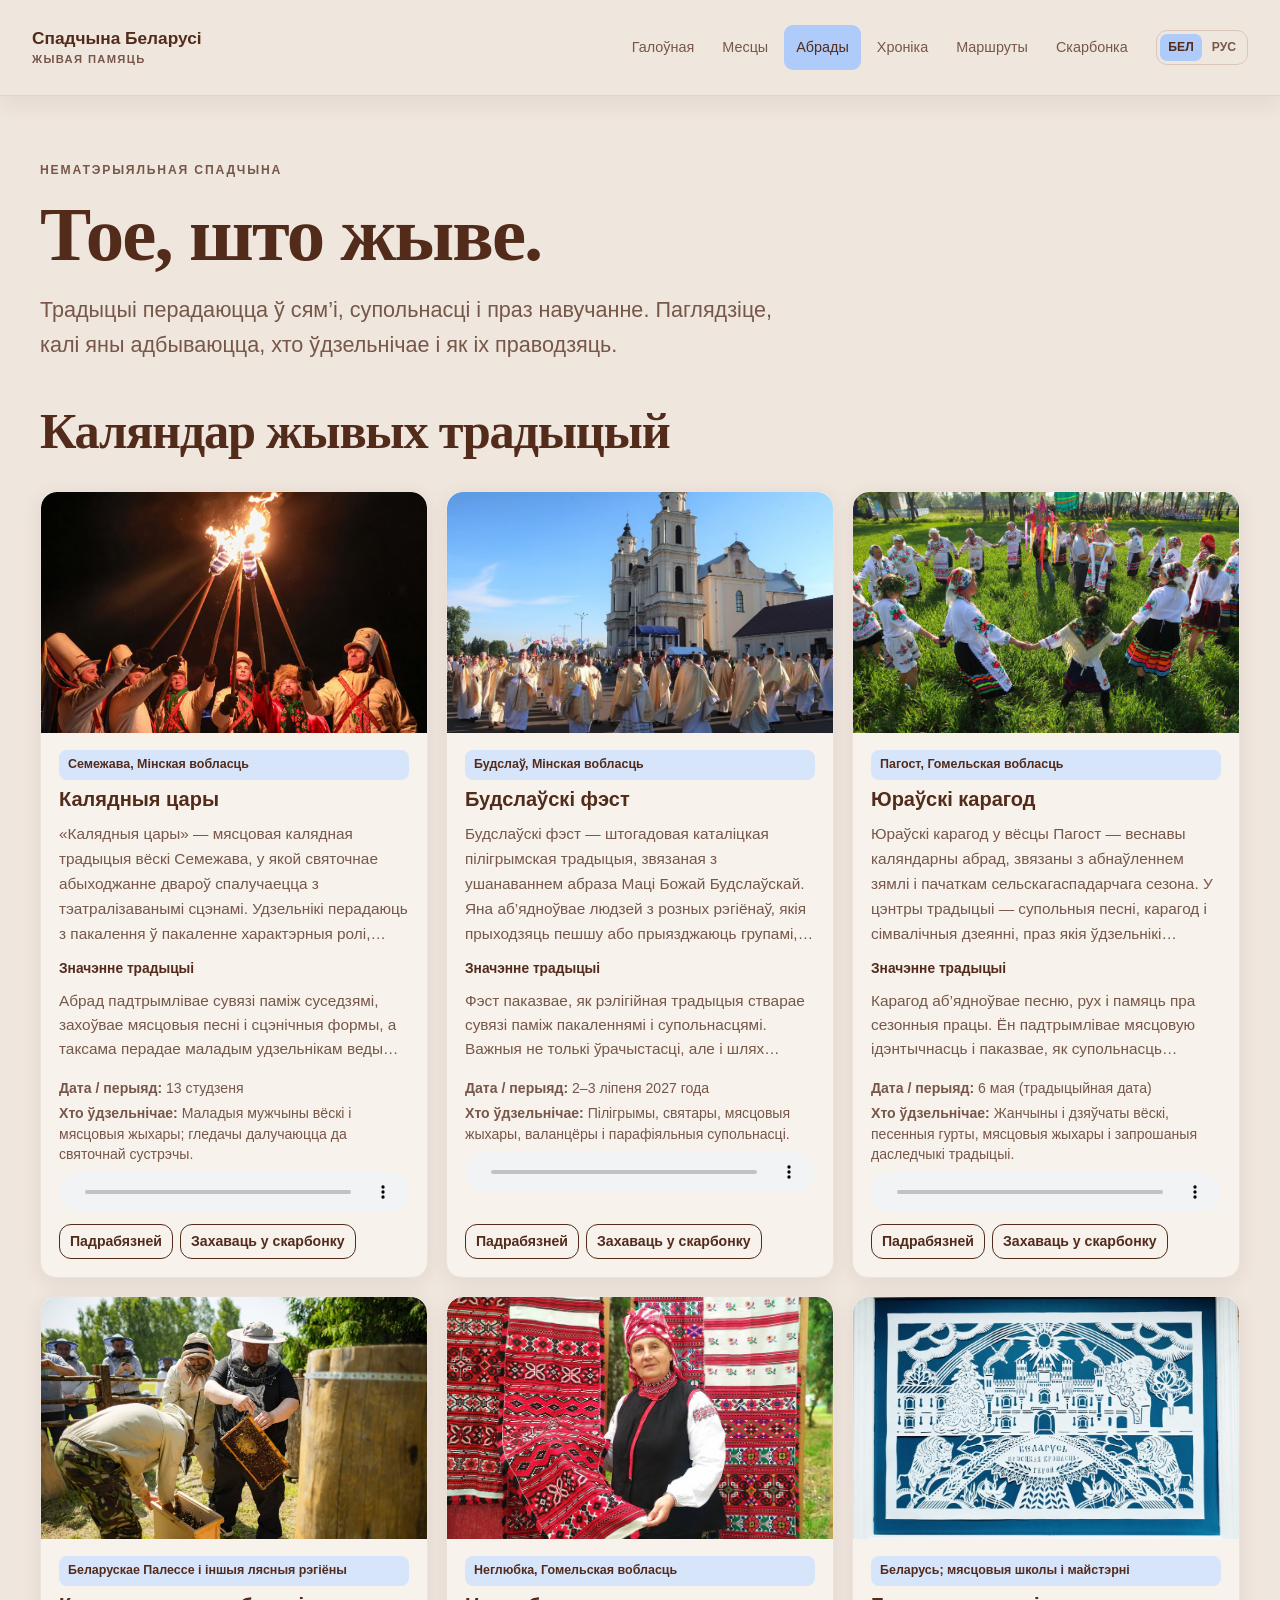
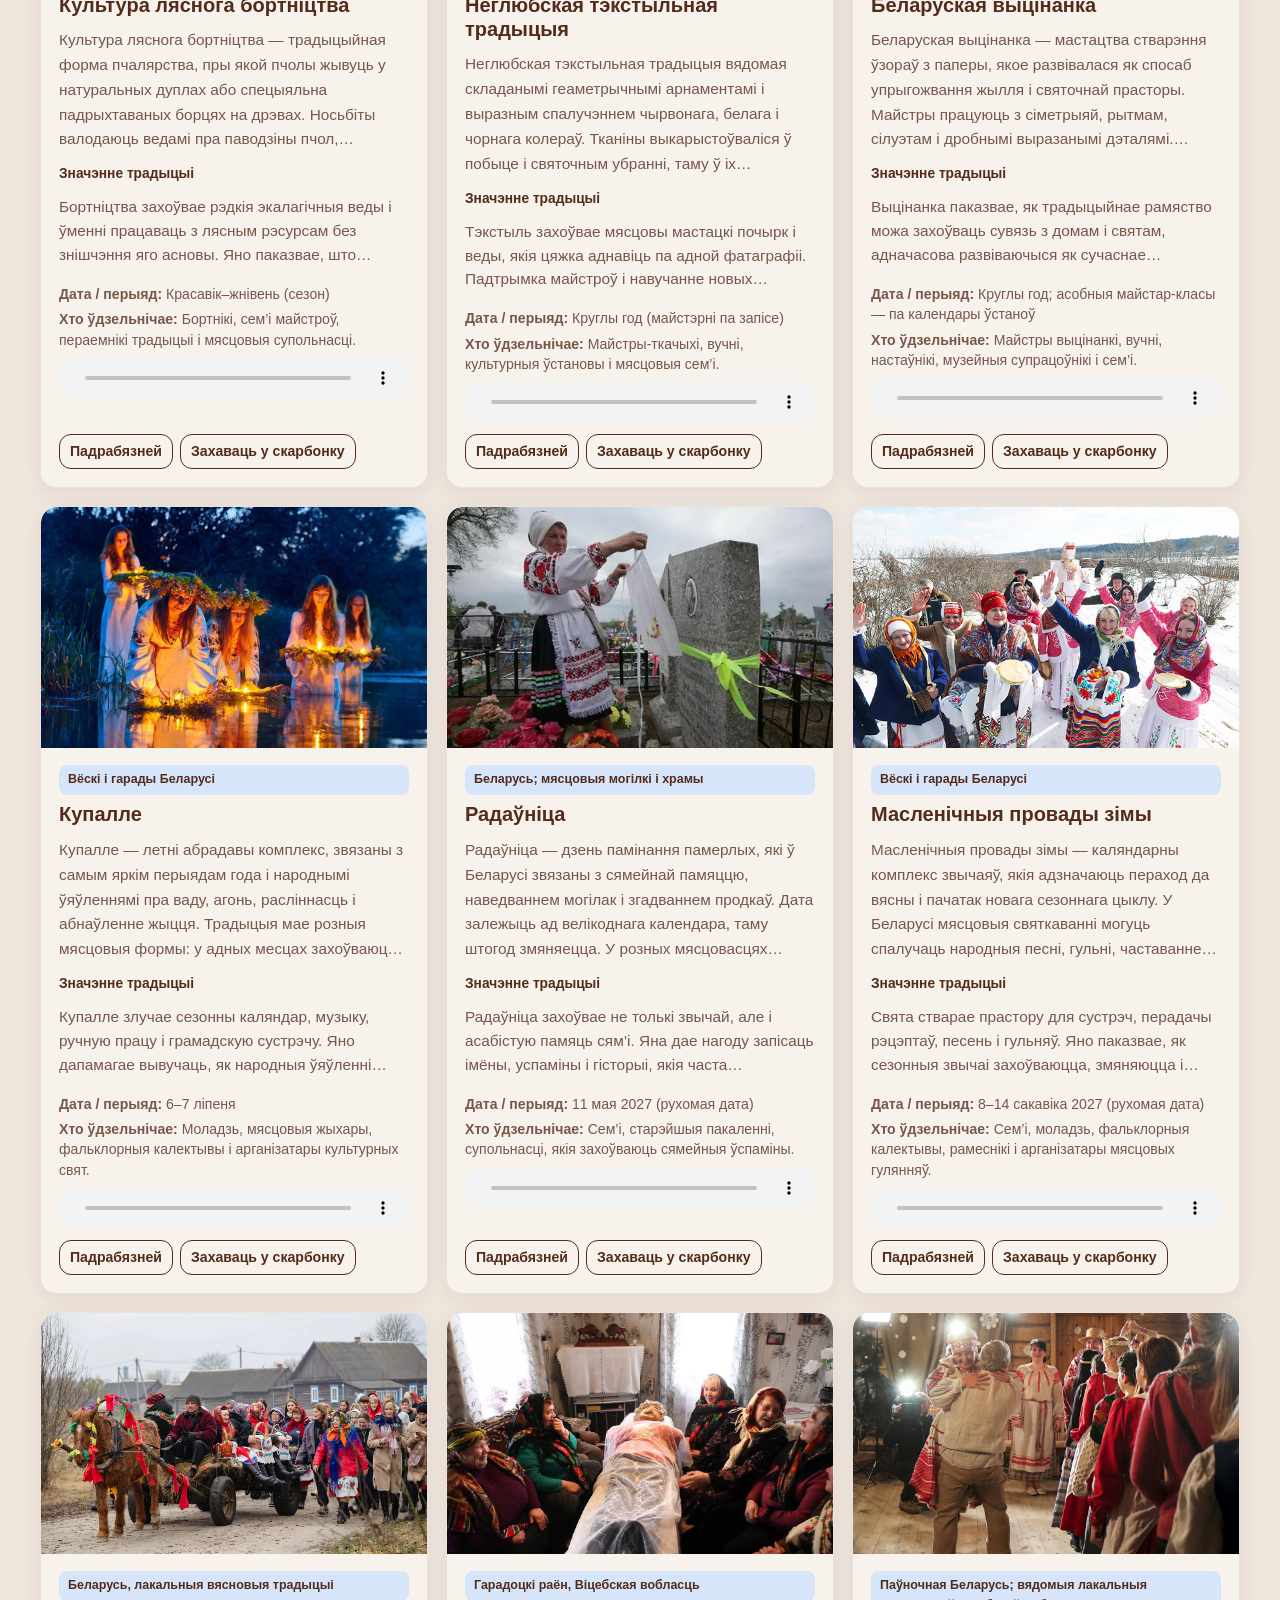
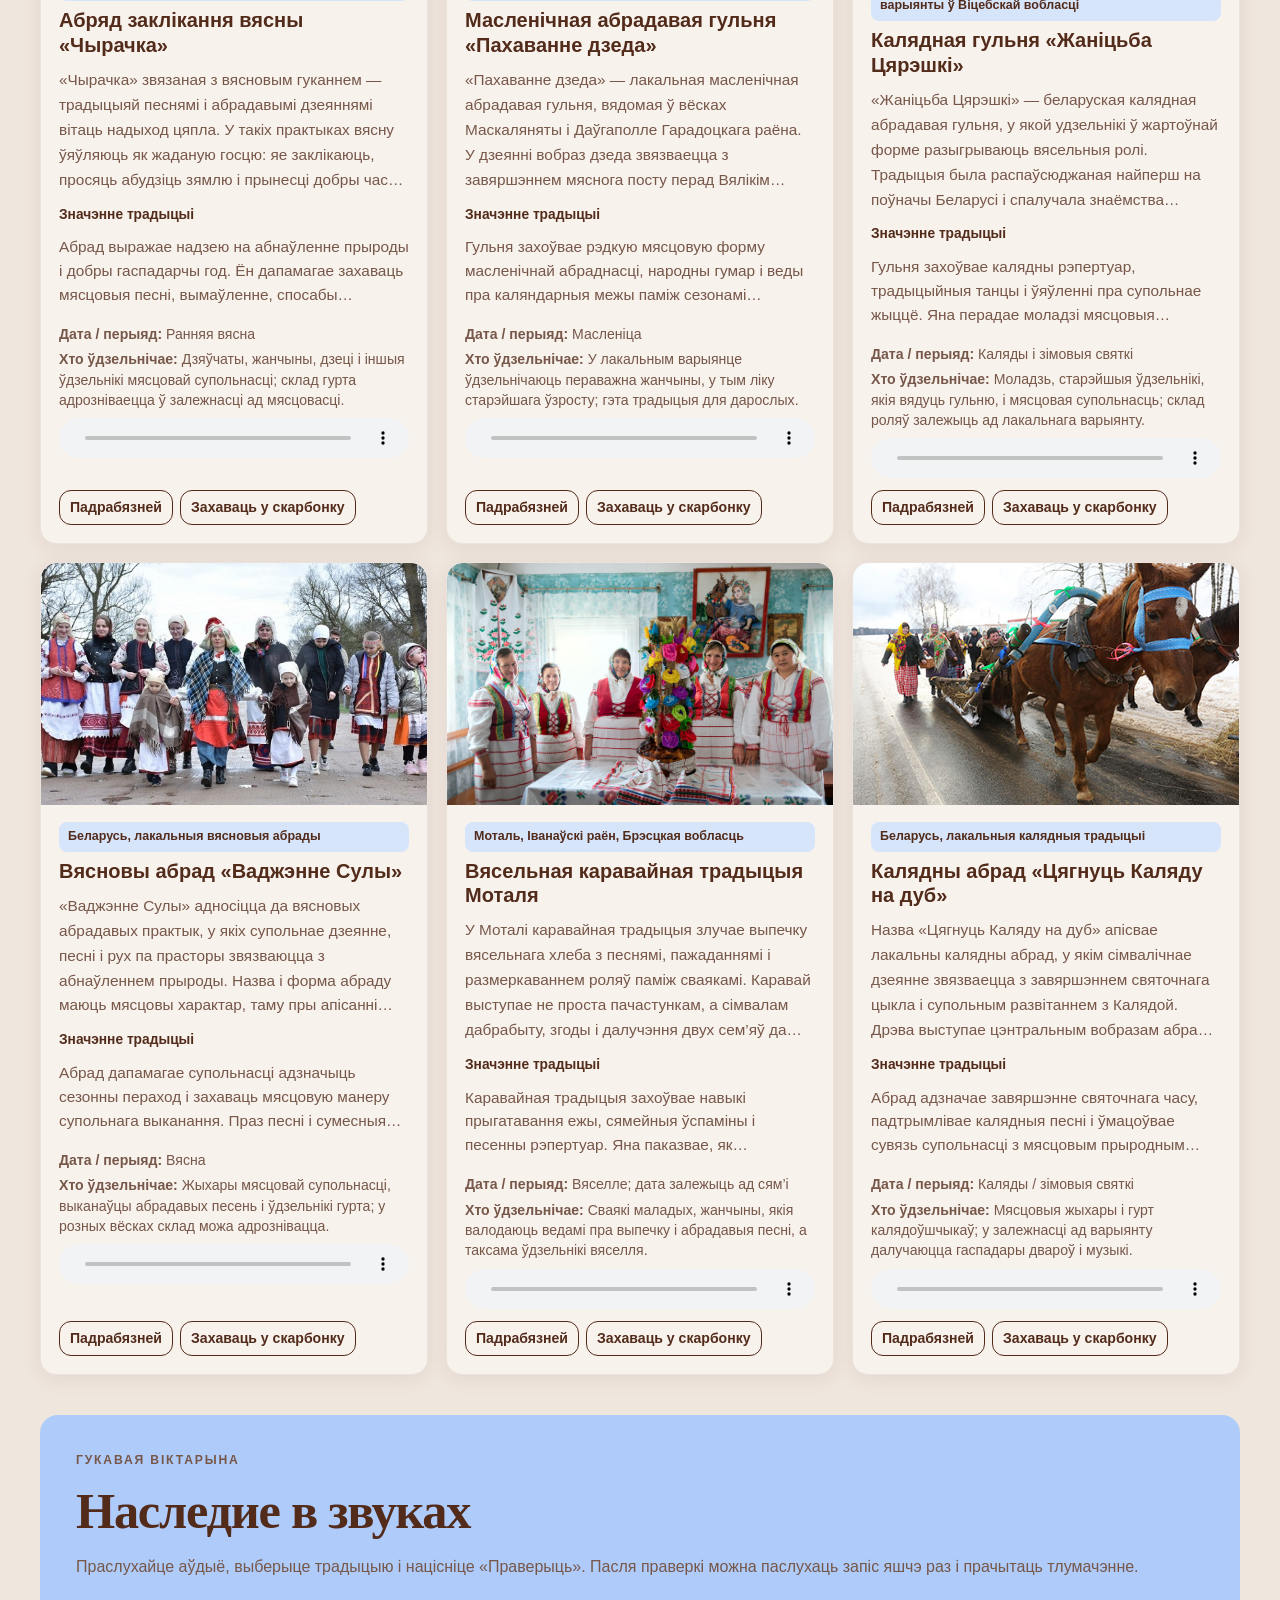
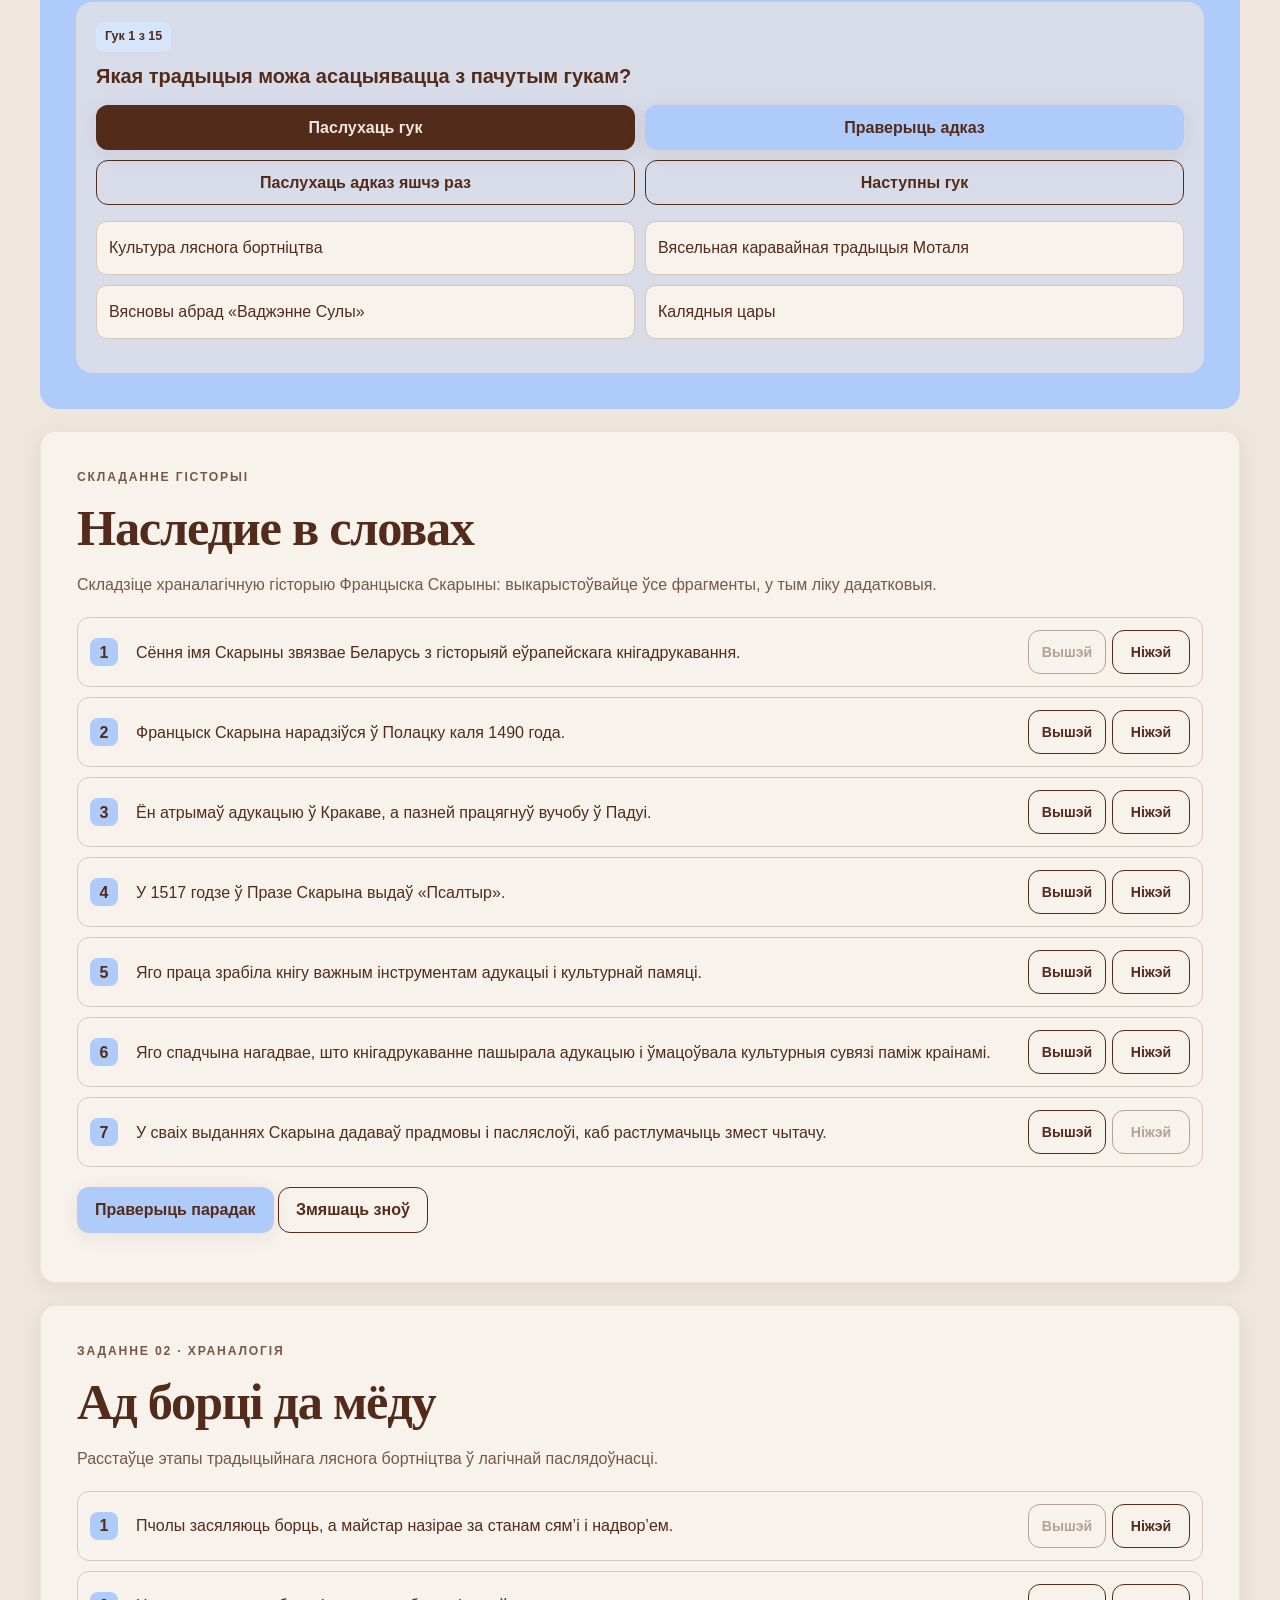
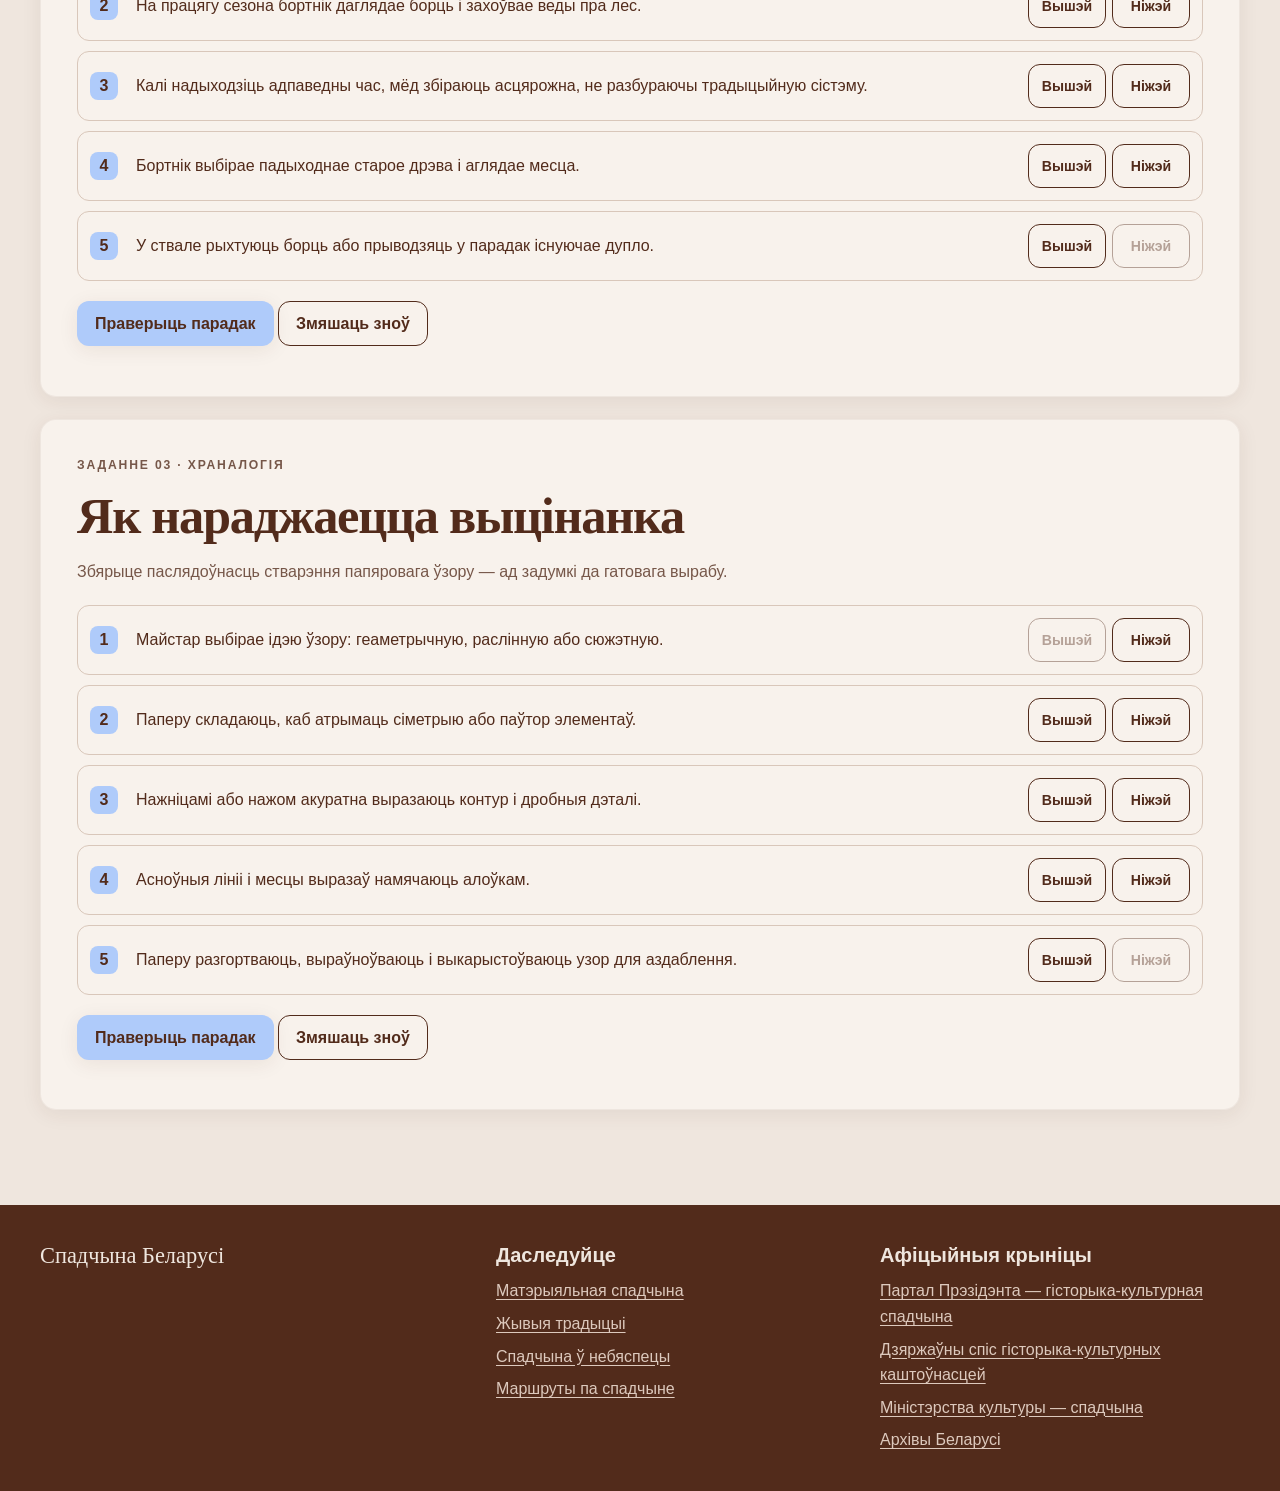
==== commit 25de82c1: "описание изменений" ====
--- a/abrady.html
+++ b/abrady.html
@@ -70,7 +70,7 @@
   <div class="toast" id="toast" role="status" aria-live="polite"></div>
   <div class="image-modal" id="imageModal" aria-hidden="true" role="dialog" aria-modal="true" aria-label="Прагляд выявы">
     <button type="button" id="imageModalClose" aria-label="Закрыць выяву">×</button>
-    <img alt="" src="" id="imageModalImg">
+    <img alt="" id="imageModalImg">
   </div>
   <div class="modal-backdrop" id="globalModal" aria-hidden="true">
     <div class="modal" role="dialog" aria-modal="true" aria-label="Падрабязная інфармацыя">
--- a/css/style.css
+++ b/css/style.css
@@ -1,4 +1,4 @@
-width:auto}body[data-page="places"] .filters #statusFilter,
+:root{--blue:#AFCBFA;--brown:#522B1B;--cream:#EFE6DE;--pale:#d7e5fb;--muted:#765749;--paper:#f8f2ec;--line:#d9c7ba;--shadow:0 4px 20px rgba(82,43,27,.08);--hover:0 14px 34px rgba(82,43,27,.15);--radius:16px;--content:1200px}*{box-sizing:border-box}html{scroll-behavior:smooth}body{margin:0;background:var(--cream);color:var(--brown);font:16px/1.6 "DM Sans",sans-serif;transition:background .3s,color .3s}img{display:block;max-width:100%;object-fit:cover}a{color:inherit;text-decoration:none}button,input,textarea,select{font:inherit}button{cursor:pointer}button:focus-visible,a:focus-visible,input:focus-visible,textarea:focus-visible,select:focus-visible{outline:3px solid var(--blue);outline-offset:3px}h1,h2,.serif{font-family:"Playfair Display",serif;line-height:1.08;letter-spacing:-.025em}h1{font-size:clamp(2.6rem,6vw,5rem);margin:0 0 16px}h2{font-size:clamp(2rem,4vw,3.15rem);margin:0 0 16px}h3{font-size:1.25rem;line-height:1.25;margin:0 0 10px}p{color:var(--muted);margin-top:0}.container{width:min(var(--content),calc(100% - 48px));margin:auto}.site-header{backdrop-filter:blur(16px);border-bottom:1px solid rgba(82,43,27,.09)}.header-inner{width:min(1340px,calc(100% - 36px));margin:auto;display:flex;align-items:center}.brand{display:flex;align-items:center;font-weight:700;white-space:nowrap}.brand-mark{background:var(--blue);display:grid;place-items:center}.brand small{display:block;letter-spacing:.12em;text-transform:uppercase;color:var(--muted)}.main-nav{display:flex;justify-content:center;align-items:center;gap:4px;margin-left:auto}.main-nav a{color:var(--muted);border-radius:9px}.main-nav a:hover,.main-nav a[aria-current=page]{background:var(--blue);color:var(--brown)}.header-actions{display:flex}.language-button,.menu-button{border:1px solid var(--line);background:var(--cream);color:var(--brown);border-radius:10px;padding:8px 12px;font-weight:700}.menu-button{display:none;width:42px;height:42px}.btn{display:inline-flex;align-items:center;justify-content:center;gap:8px;padding:12px 17px;border:1px solid transparent;border-radius:12px;background:var(--blue);color:var(--brown);font-weight:700;box-shadow:var(--shadow);line-height:1.2}.btn:hover{transform:scale(1.02);box-shadow:var(--hover);background:#c3d8f9}.btn-dark{background:var(--brown);color:var(--cream)}.btn-dark:hover{background:#6c3c28;color:var(--cream)}.btn-outline{background:transparent;border-color:var(--brown);box-shadow:none}.btn-sm{padding:8px 11px;font-size:.88rem}.eyebrow,.kicker{font-size:.76rem;text-transform:uppercase;letter-spacing:.15em;font-weight:700;color:var(--muted);margin-bottom:14px}.page-hero{padding:65px 0 35px}.page-hero .lead{font-size:clamp(1.1rem,2vw,1.35rem);max-width:760px}.hero-panel{background:var(--blue);border-radius:24px;padding:clamp(28px,6vw,66px);box-shadow:var(--shadow);position:relative;overflow:hidden}.hero-panel:after{content:"✳";position:absolute;right:4%;top:2%;font-size:clamp(100px,20vw,240px);line-height:1;color:rgba(82,43,27,.08)}.hero-panel>*{position:relative;z-index:1}.section{padding:30px 0 55px}.section-head{display:flex;align-items:end;justify-content:space-between;gap:24px;margin-bottom:24px}.section-head p{max-width:600px;margin:0}.block{background:var(--paper);border:1px solid rgba(82,43,27,.06);border-radius:var(--radius);padding:clamp(22px,3vw,36px);box-shadow:var(--shadow)}.grid{display:grid;gap:18px}.grid-2{grid-template-columns:repeat(2,minmax(0,1fr))}.grid-3{grid-template-columns:repeat(3,minmax(0,1fr))}.grid-4{grid-template-columns:repeat(4,minmax(0,1fr))}.grid-5{grid-template-columns:repeat(5,minmax(0,1fr))}.card{background:var(--paper);border:1px solid rgba(82,43,27,.08);border-radius:var(--radius);overflow:hidden;box-shadow:var(--shadow);transition:transform .3s,box-shadow .3s}.card:hover{transform:translateY(-4px);box-shadow:var(--hover)}.card-body{padding:21px}.card p{font-size:.96rem}.card-image{width:100%;aspect-ratio:4/3;overflow:hidden;background:var(--pale)}.card-image img{width:100%;height:100%;transition:transform .45s}.card:hover .card-image img{transform:scale(1.05)}.muted{color:var(--muted)}.small{font-size:.85rem}.tag,.pill{display:inline-flex;align-items:center;gap:7px;background:var(--pale);border-radius:8px;padding:5px 9px;font-size:.78rem;font-weight:700}.status-dot{width:9px;height:9px;border-radius:50%;display:inline-block;background:var(--brown)}.status-good{background:#52704b}.status-attention{background:#9c6b29}.status-critical{background:#8e4234}.separator{height:1px;background:var(--line);margin:22px 0}.reveal{opacity:0;transform:translateY(20px);transition:opacity .6s,transform .6s}.reveal.is-visible{opacity:1;transform:translateY(0)}.stat-card{min-height:176px;padding:21px;background:var(--blue);border-radius:var(--radius);display:flex;flex-direction:column;justify-content:space-between}.stat-card:nth-child(even){background:var(--paper)}.count-number{font-size:clamp(2.3rem,4vw,3.55rem);font-weight:700;letter-spacing:-.06em;line-height:1.1}.stat-label{font:1.2rem/1.2 "Playfair Display",serif}.stat-card small{font-size:.78rem;color:var(--muted)}.vote-options{display:grid;grid-template-columns:repeat(4,1fr);gap:12px;margin:24px 0}.vote-option{border:1px solid var(--line);background:var(--paper);border-radius:12px;padding:19px;font-size:1.45rem;font-weight:700;color:var(--brown)}.vote-option:hover{background:var(--blue);transform:scale(1.02)}.vote-option.correct{background:#c8dfbb;border-color:#52704b}.vote-option.wrong{opacity:.48}.vote-answer{display:none;background:var(--blue);border-radius:14px;padding:20px 24px;margin-top:20px}.vote-answer.is-open{display:block;animation:fadeUp .35s}.vote-answer strong{font:clamp(3rem,8vw,5rem)/1 "Playfair Display",serif}.timeline-scroller{overflow:auto;scroll-snap-type:x mandatory}.timeline{display:flex;min-width:max-content}.epoch-button{text-align:left;background:var(--paper);border:1px solid var(--line);border-radius:14px;padding:17px;scroll-snap-align:start}.epoch-button:before{content:"";width:9px;height:9px;border-radius:50%;display:block;background:var(--brown);margin-bottom:20px;box-shadow:0 0 0 6px var(--blue)}.epoch-button[aria-pressed=true]{background:var(--blue);border-color:var(--brown)}.epoch-button b{display:block;font-size:.82rem;margin-bottom:6px}.epoch-button span{font:1.1rem/1.2 "Playfair Display",serif}.epoch-detail{display:grid;grid-template-columns:.9fr 1.1fr;gap:22px;max-height:0;opacity:0;overflow:hidden;background:var(--paper);border-radius:16px;transition:max-height .45s,opacity .35s,padding .35s;margin-top:0}.epoch-detail.is-open{max-height:580px;opacity:1;padding:20px}.epoch-detail img{width:100%;height:240px;border-radius:12px}.heritage-card{position:relative;display:flex;min-height:350px;flex-direction:column;justify-content:end;border-radius:var(--radius);overflow:hidden;background:var(--brown);color:var(--cream);box-shadow:var(--shadow)}.heritage-card>img{position:absolute;inset:0;width:100%;height:100%;transition:transform .5s}.heritage-card:hover>img{transform:scale(1.05)}.heritage-card:after{content:"";position:absolute;inset:0;background:linear-gradient(180deg,transparent,rgba(27,18,14,.82))}.heritage-copy{position:relative;z-index:1;padding:24px}.heritage-copy h3{font:1.7rem/1.16 "Playfair Display",serif}.heritage-copy p{color:var(--cream)}.arrow{display:inline-grid;place-items:center;width:38px;height:38px;border-radius:11px;background:var(--blue);color:var(--brown);margin-top:10px}.action-card{padding:23px;border-radius:var(--radius);background:var(--paper);display:flex;flex-direction:column;align-items:flex-start;min-height:235px;box-shadow:var(--shadow)}.action-icon{display:grid;place-items:center;background:var(--blue)}.action-card .btn{margin-top:auto}.filters,.region-tags,.view-tabs{display:flex;flex-wrap:wrap;gap:9px;margin-bottom:18px}.field,.select{border:1px solid var(--line);background:var(--paper);border-radius:10px;padding:11px 13px;color:var(--brown);width:100%}.filters .field,.filters .select{width:auto;min-width:175px}.tab-btn,.region-tags button{border:1px solid var(--line);background:transparent;border-radius:10px;padding:9px 13px;color:var(--brown)}.tab-btn[aria-pressed=true],.region-tags button.active{background:var(--blue);border-color:var(--blue);font-weight:700}.place-card .place-meta{display:flex;gap:8px;flex-wrap:wrap;margin:10px 0}.expanded-content{max-height:0;overflow:hidden;transition:max-height .45s}.expand-btn{width:100%;border:0;border-top:1px solid var(--line);background:transparent;padding:13px;color:var(--brown);font-weight:700}.map-lab,.audio-lab{background:var(--blue);border-radius:18px;padding:clamp(22px,4vw,36px);margin-top:40px}.map-board{display:grid;grid-template-columns:repeat(3,1fr);gap:10px;margin:20px 0}.map-zone{min-height:100px;border:2px dashed rgba(82,43,27,.32);border-radius:12px;padding:12px;display:grid;place-items:center;text-align:center;background:rgba(239,230,222,.55)}.map-zone.over,.map-zone.filled{border-style:solid;border-color:var(--brown);background:var(--cream)}.map-pieces{display:flex;flex-wrap:wrap;gap:9px}.map-piece{padding:9px 12px;background:var(--paper);border:1px solid var(--line);border-radius:9px;cursor:grab;font-size:.88rem}.map-piece:active{cursor:grabbing}.ritual-media{aspect-ratio:16/10;overflow:hidden;background:var(--blue)}.ritual-media img{width:100%;height:100%;transition:transform .4s}.card:hover .ritual-media img{transform:scale(1.05)}.ritual-actions{display:flex;gap:8px;flex-wrap:wrap;margin-top:14px}.audio-play{width:40px;height:40px;border:0;border-radius:10px;background:var(--blue);color:var(--brown);font-weight:700}.sound-row{display:grid;grid-template-columns:1fr auto;align-items:center;gap:14px;padding:13px 0;border-bottom:1px solid rgba(82,43,27,.2)}.wave{height:26px;display:flex;align-items:center;gap:3px}.wave i{width:4px;border-radius:5px;background:var(--brown);height:var(--h);opacity:.58}.sound-toggle{border:1px solid var(--brown);border-radius:9px;background:transparent;padding:8px 12px}.sound-toggle.active{background:var(--brown);color:var(--cream)}.story-fragments{display:flex;flex-direction:column;gap:8px;margin:20px 0}.story-fragment{display:flex;align-items:center;gap:10px;padding:13px;border:1px solid var(--line);border-radius:10px;background:var(--paper);cursor:grab}.drag-n{width:28px;height:28px;display:grid;place-items:center;background:var(--blue);border-radius:8px;font-weight:700;flex-shrink:0}.chronicle-card{padding:0}.before-after{position:relative;height:280px;overflow:hidden;background:var(--brown);--split:50%}.before-after img{position:absolute;inset:0;width:100%;height:100%}.before-after .after-img{clip-path:inset(0 0 0 var(--split))}.divider-handle{position:absolute;top:0;bottom:0;left:var(--split);width:3px;background:var(--cream);transform:translateX(-50%);pointer-events:none}.before-after input{position:absolute;bottom:10px;left:12px;width:calc(100% - 24px);accent-color:var(--blue)}.chronicle-content{padding:23px}.life-strip{display:flex;gap:9px;flex-wrap:wrap;margin:17px 0}.life-item{flex:1;min-width:62px;border-left:2px solid var(--blue);padding-left:9px}.life-item b{display:block}.danger-note{background:var(--blue);padding:13px;border-radius:10px;margin:16px 0}.people-story{display:grid}.people-story img{border-radius:12px}.person-avatar{aspect-ratio:4/3}.person-avatar img{width:100%;height:100%}.form-grid{display:grid;grid-template-columns:1fr 1fr;gap:14px}.form-grid .full{grid-column:1/-1}.form-actions{display:flex;align-items:center;gap:10px;flex-wrap:wrap;margin-top:14px}.notice{background:var(--pale);color:var(--brown);padding:14px;border-radius:10px;font-size:.9rem}.quote{font:1.4rem/1.4 "Playfair Display",serif;border-left:3px solid var(--blue);padding-left:18px}.treasure-page{background:var(--brown);color:var(--cream);min-height:100vh}.treasure-page .site-header{background:rgba(82,43,27,.96);border-bottom-color:#765749}.treasure-page .brand,.treasure-page .main-nav a{color:var(--cream)}.treasure-page .brand small,.treasure-page p{color:#ddc9bd}.treasure-page .main-nav a:hover,.treasure-page .main-nav a[aria-current=page]{background:var(--blue);color:var(--brown)}.treasure-page .language-button,.treasure-page .menu-button{background:transparent;color:var(--cream);border-color:#896856}.treasure-page .block,.treasure-page .card{background:#68402f;color:var(--cream);border-color:#896856}.treasure-page .card p,.treasure-page .muted{color:#ddc9bd}.treasure-page .btn{background:var(--blue);color:var(--brown)}.treasure-page .field,.treasure-page .select{background:#68402f;color:var(--cream);border-color:#896856}.treasure-intro{padding:28px;border:1px solid #896856;border-radius:20px;background:linear-gradient(145deg,#68402f,#522B1B)}.treasure-grid{display:grid;grid-template-columns:repeat(3,minmax(0,1fr));gap:14px}.treasure-card{padding:19px;border-radius:14px;background:#68402f;border:1px solid #896856;min-height:160px;cursor:grab}.treasure-card:hover{transform:translateY(-3px)}.emotion{display:inline-block;width:10px;height:10px;border-radius:50%;background:var(--blue);margin-right:6px}.treasure-date{font-size:.78rem;color:#ddc9bd}.treasure-groups{display:grid;grid-template-columns:repeat(3,1fr);gap:12px;margin-top:20px}.treasure-group{padding:18px;border:1px dashed #896856;border-radius:12px;min-height:90px}.treasure-group.drag-over{border-color:var(--blue);background:#68402f}.treasure-empty{padding:25px;border:1px dashed #896856;border-radius:14px;text-align:center;color:#ddc9bd}.role-checks{display:grid;grid-template-columns:repeat(2,1fr);gap:10px}.role-check{display:flex;gap:10px;align-items:start;border:1px solid var(--line);border-radius:10px;padding:12px}.treasure-page .role-check{border-color:#896856}.role-check input{accent-color:var(--blue);margin-top:6px}.role-select{max-width:320px}.modal-backdrop,.image-modal{position:fixed;inset:0;background:rgba(35,22,16,.68);z-index:100;display:none;align-items:center;justify-content:center;padding:20px}.modal-backdrop.open,.image-modal.open{display:flex;animation:fade .2s}.modal{background:var(--cream);color:var(--brown);width:min(560px,100%);max-height:90vh;overflow:auto;border-radius:18px;padding:clamp(22px,4vw,34px);box-shadow:0 30px 90px #0004;animation:modalIn .25s}.modal-close,.image-modal button{float:right;width:36px;height:36px;border:0;border-radius:10px;background:var(--blue);color:var(--brown);font-size:1.2rem}.feelings{display:grid;grid-template-columns:repeat(3,1fr);gap:8px;margin:12px 0 20px}.feelings button{padding:10px 6px;border:1px solid var(--line);border-radius:9px;background:transparent;color:var(--brown)}.feelings button[aria-pressed=true]{background:var(--blue);border-color:var(--brown);font-weight:700}.image-modal img{max-width:min(1100px,95vw);max-height:85vh;border-radius:12px;animation:modalIn .25s}.image-modal button{position:absolute;right:24px;top:24px}.toast{position:fixed;bottom:22px;left:50%;transform:translate(-50%,20px);background:var(--brown);color:var(--cream);padding:12px 18px;border-radius:12px;z-index:150;opacity:0;pointer-events:none;box-shadow:var(--hover);transition:.3s}.toast.show{opacity:1;transform:translate(-50%,0)}.site-footer{padding:38px 0;background:var(--brown);color:var(--cream);margin-top:40px}.footer-inner{display:grid;grid-template-columns:1.2fr 1fr 1fr;gap:24px}.site-footer p,.site-footer a{color:#ddc9bd}.site-footer a{text-decoration:underline;text-underline-offset:3px}.footer-title{font:1.4rem "Playfair Display",serif}.footer-links{display:grid;gap:7px}.source-note,.inline-note{font-size:.82rem;color:var(--muted)}.site-footer .source-note{color:#ddc9bd}.load-more{display:flex;justify-content:center;margin:25px 0}.hidden{display:none !important}.shadow-mode{background:#765749}.shadow-mode #pageContent{filter:brightness(.72);transition:filter .35s}.shadow-mode .site-header{filter:brightness(.8)}@keyframes fade{from{opacity:0}to{opacity:1}}@keyframes fadeUp{from{opacity:0;transform:translateY(10px)}to{opacity:1;transform:translateY(0)}}@keyframes modalIn{from{opacity:0;transform:scale(.94)}to{opacity:1;transform:scale(1)}}.page-enter #pageContent h1{animation:fadeUp .65s ease both}.stats-section .section-head{margin-bottom:28px}.stats-overview{display:grid;grid-template-columns:1.35fr .85fr;gap:20px;margin-bottom:34px}.stats-overview .block{min-height:220px;display:flex;flex-direction:column;align-items:flex-start;justify-content:center}.stat-lead{background:var(--blue)}.stat-lead .count-number{font-size:clamp(3.6rem,8vw,6rem)}.stat-unesc{background:var(--brown);color:var(--cream)}.stat-unesc .eyebrow,.stat-unesc p{color:var(--cream)}.stat-unesc .count-number{font-size:clamp(3.2rem,6vw,5rem);color:var(--blue)}.stat-unesc h3{color:var(--cream)}.breakdown-heading{display:flex;align-items:baseline;justify-content:space-between;gap:18px;margin:6px 0 18px}.breakdown-heading h3{font:clamp(1.45rem,3vw,2rem)/1.2 "Playfair Display",serif;margin:0}.breakdown-heading p{margin:0}.stats-breakdown{gap:16px}.stats-breakdown .stat-card{min-height:155px;padding:22px 24px;transition:transform .3s,box-shadow .3s}.stats-breakdown .stat-card:hover{transform:translateY(-4px);box-shadow:var(--hover)}.stats-breakdown .stat-card:nth-child(even){background:var(--paper)}.stats-breakdown .count-number{font-size:clamp(2.2rem,3.5vw,3.3rem)}.stats-breakdown .stat-label{font-size:1.12rem}.timeline-scroller{padding:14px 0 22px}.epoch-detail.is-open{gap:28px;margin-top:18px}.epoch-detail .btn{margin-top:10px}.heritage-copy .arrow{font-size:1.35rem;font-weight:700;transition:transform .3s,background .3s}.heritage-card:hover .arrow{transform:scale(1.08) rotate(45deg)}@media (max-width:768px){.stats-overview{grid-template-columns:1fr}.stats-overview .block{min-height:185px}.breakdown-heading{align-items:flex-start;flex-direction:column;gap:4px}.stats-breakdown{grid-template-columns:repeat(2,minmax(0,1fr))}.timeline{gap:20px}.epoch-button{width:178px}}@media (max-width:480px){.stats-breakdown{grid-template-columns:1fr}.stats-breakdown .stat-card{min-height:128px}.epoch-detail{grid-template-columns:1fr}.epoch-detail img{height:210px}}.breakdown-total.count-number{display:inline;font-size:inherit;font-weight:inherit;letter-spacing:inherit;line-height:inherit}.site-header{position:sticky;top:0;z-index:100;background:rgba(239,230,222,.97);box-shadow:0 7px 22px rgba(82,43,27,.08)}.header-inner{min-height:96px;gap:26px}.brand{gap:13px;font-size:1.08rem;line-height:1.15}.brand-mark{width:48px;height:48px;font-size:1.5rem;border-radius:14px;flex:none}.brand small{font-size:.7rem;margin-top:4px}.main-nav a{font-size:.9rem;padding:11px 12px}.header-actions{gap:10px}.vote-answer strong{display:block;margin-bottom:17px}.vote-answer p{margin-top:10px;line-height:1.6}.vote-answer .small{margin-top:18px}.stat-lead .count-number,.stat-unesc .count-number{margin-bottom:14px}.breakdown-heading{margin-top:24px}.breakdown-total{margin-left:8px;margin-right:8px}.stat-card .count-number{margin-bottom:13px}.action-icon{width:62px;height:62px;font-size:1.8rem;margin-bottom:20px;border-radius:16px}.timeline{gap:14px !important;padding:8px 4px 12px !important}.epoch-button{width:175px !important;min-height:136px !important}.heritage-cta{display:inline-flex;align-items:center;gap:8px;min-height:38px;padding:9px 13px;border-radius:10px;background:var(--blue);color:var(--brown);font-weight:700;font-size:.86rem;transition:transform .2s,background .2s}.heritage-card:hover .heritage-cta{transform:translateX(3px);background:var(--cream)}.category-note p{margin:7px 0;max-width:100ch}.category-note a{text-decoration:underline;text-underline-offset:3px;font-weight:700}.filter-result-count{margin:-4px 0 14px}.place-card .expanded-content{max-height:0;overflow:hidden}.place-card.is-expanded .expanded-content{max-height:1200px;padding-top:9px}.place-card .expanded-content p{margin-top:8px}.place-card .card-image img,.chronicle-card .card-image img{width:100%;height:100%;object-fit:cover}.place-card .card-image,.chronicle-card .card-image{height:220px;overflow:hidden}.map-zone .map-piece{max-width:100%;word-break:normal;cursor:default}.map-piece.map-correct{cursor:default;border-color:var(--brown);font-weight:700}.ritual-card .calendar-data{font-size:.88rem;line-height:1.55;margin-top:12px}.ritual-card .expanded-content{max-height:0;overflow:hidden;transition:max-height .35s ease}.ritual-card .expanded-content.open{max-height:1300px;padding-top:8px}.ritual-details h4{margin:14px 0 6px;font-size:1rem}.ritual-details p{line-height:1.65}.sound-quiz{padding:20px;background:rgba(239,230,222,.64);border-radius:16px;margin-top:22px}.sound-quiz-head{margin-bottom:16px}.sound-quiz-head h3{margin-top:12px}.sound-quiz-controls{display:flex;flex-wrap:wrap;gap:9px;margin:16px 0}.sound-choices{display:grid;grid-template-columns:repeat(2,minmax(0,1fr));gap:10px}.sound-choice{padding:13px 15px;text-align:left;border:1px solid var(--line);border-radius:11px;background:var(--paper);color:var(--brown);font:inherit;cursor:pointer}.sound-choice[aria-pressed=true],.sound-choice.selected{border-color:var(--brown);background:var(--blue);font-weight:700}.sound-choice.correct{background:#d8e7c6;border-color:#547047;color:#26391f}.sound-choice.wrong{background:#f4d6cd;border-color:#9a4b3c;color:#522b1b}.sound-choice:disabled{cursor:default}.story-move{display:flex;gap:5px;margin-left:auto;flex:none}.chronicle-section-head{margin:0 0 20px;max-width:850px}.chronicle-section-head h2{margin:12px 0}.chronicle-section-head p{color:var(--muted)}.tag-warning{background:#f0d2c4 !important;color:#522b1b !important}.chronicle-card .chronicle-content{padding:22px}.chronicle-card h3{margin:10px 0}.chronicle-card .life-strip{margin:15px 0 18px}.chronicle-card .danger-note{line-height:1.55}.chronicle-full{margin:14px 0;border-top:1px solid var(--line);padding-top:12px}.chronicle-full summary{font-weight:700;cursor:pointer}.chronicle-full p{margin-top:10px}.people-feature{padding:clamp(20px,3vw,34px)}.people-card-actions{display:flex;flex-wrap:wrap;gap:8px;margin-top:14px}.people-card-actions .btn{margin-top:0}.person-avatar img{object-fit:cover}.account-summary{padding:clamp(20px,4vw,34px);border:1px solid #896856;border-radius:22px;background:linear-gradient(135deg,#68402f,#522b1b);color:var(--cream);box-shadow:0 18px 40px rgba(25,12,7,.12)}.account-identity{display:flex;align-items:center;gap:18px}.account-identity p{margin-bottom:6px}.account-identity h2{margin:4px 0 10px}.account-avatar{display:grid;place-items:center;width:78px;height:78px;flex:none;border-radius:24px;background:var(--blue);color:var(--brown);font-size:2.3rem}.profile-name-form{margin-top:24px;padding-top:20px;border-top:1px solid #896856;max-width:670px}.profile-name-form label{display:block;margin-bottom:8px}.profile-name-controls{display:flex;gap:8px;align-items:stretch}.profile-name-controls .field{flex:1}.account-stats{display:grid;gap:12px;margin-top:26px}.account-stats>div{display:flex;flex-direction:column;gap:5px;padding:16px;border:1px solid #896856;border-radius:13px;background:rgba(239,230,222,.08)}.account-stats b{font-size:1.85rem;line-height:1.1;color:var(--blue)}.account-stats span{font-size:.83rem;color:#ddc9bd}.treasure-page .account-summary .eyebrow{color:var(--blue)}.treasure-page .account-summary p{color:#e8d9d0}.treasure-page .account-summary h2{color:var(--cream)}.treasure-page .account-summary .field{background:#522b1b}.treasure-page .account-summary .small{color:#ddc9bd}.treasure-page .section-head h2,.treasure-page .route-builder h2{color:var(--cream)}.treasure-page .route-builder{border:1px solid #896856}.route-place-option{min-width:0}.route-place-option input{flex:none}.route-place-option>span:nth-child(2){display:flex;flex-direction:column;gap:4px;min-width:0}.route-place-option small{line-height:1.3}.route-option-add{display:grid;place-items:center;margin-left:auto;flex:none;width:27px;height:27px;border-radius:8px;background:rgba(175,203,250,.12);color:var(--blue)}.route-preview{padding:17px;border-radius:13px;background:rgba(239,230,222,.05);border:1px solid #896856;margin-top:16px}.route-preview h3{margin:0 0 6px}.route-stop:last-child{border-bottom:0}.route-stop-number{color:var(--brown);flex:none}.route-stop-copy{display:flex;flex-direction:column;gap:3px;flex:1}.route-stop-actions{flex:none}.treasure-page .route-stop-actions .btn{padding:6px 9px;min-width:30px}.route-form-actions{display:flex;flex-wrap:wrap;gap:8px;margin-top:18px}.saved-route{margin-top:12px}.saved-route-header h3{margin:8px 0}.saved-route ol{padding-left:24px;line-height:1.7}.saved-route li{padding-left:4px}.memory-item{padding:9px 0;border-bottom:1px solid #896856}.grouped-treasure{padding:7px 0;border-bottom:1px solid #896856}.grouped-treasure:last-child{border-bottom:0}.treasure-page .account-workspace .block{min-height:200px}.category-note{padding:18px 20px;border-radius:16px;background:var(--pale);border:1px solid var(--line);margin:8px 0 24px;max-width:100%}.category-note h3{font-size:1.1rem;margin:0 0 12px}.category-key{display:grid;grid-template-columns:repeat(2,minmax(0,1fr));gap:8px 14px}.category-key p{display:flex;align-items:flex-start;gap:10px;margin:0;padding:10px 12px;border-radius:10px;background:rgba(255,255,255,.45);font-size:.92rem}.category-key b{display:grid;place-items:center;flex:none;width:27px;height:27px;border-radius:8px;background:var(--blue);color:var(--brown)}.category-key span{line-height:1.45}.category-footnote{margin:12px 0 7px !important}.filter-result-count{display:none !important}body.modal-open{overflow:hidden}.place-story-open .modal.place-story-sheet{overflow:auto}.place-story-content{color:var(--brown)}.place-story-hero{display:grid;background:var(--blue)}.place-story-heading{align-self:center}.place-story-heading h2{margin-bottom:17px}.place-story-heading .place-meta{display:flex;flex-wrap:wrap;gap:7px;margin:8px 0 12px}.place-story-heading .small{margin-bottom:0}.place-story-body{margin:auto}.place-story-body p{font-size:1.02rem;line-height:1.85;white-space:normal}.place-story-body .place-story-lead{font-size:clamp(1.1rem,2vw,1.28rem);color:var(--brown);font-weight:600;line-height:1.7}.place-story-body h3{font-size:1.45rem}.place-story-actions{display:flex;flex-wrap:wrap;gap:10px;margin-top:26px}@keyframes placeStoryReveal{from{opacity:0;transform:translateY(24px) scale(.975);clip-path:inset(5% 2% 0 round 22px)}to{opacity:1;transform:translateY(0) scale(1);clip-path:inset(0 0 0 round 22px)}}@media (max-width:720px){.category-key{grid-template-columns:1fr}.modal-backdrop.place-story-open{padding:0}.place-story-open .modal.place-story-sheet{width:100%;max-height:100dvh;height:100dvh;border-radius:0}.place-story-open .modal-close{position:sticky;top:10px;margin:10px 10px -52px 0}.place-story-hero{grid-template-columns:1fr}.place-story-hero>img{height:250px;min-height:0;max-height:300px}.place-story-heading{padding:22px 22px 25px}.place-story-heading h2{font-size:2rem}.place-story-body{padding:24px 22px 34px}.place-story-actions .btn{width:100%}}@media (prefers-reduced-motion:reduce){.place-story-open .modal.place-story-sheet{animation:none}}body[data-page="places"] .page-hero{padding-bottom:14px}body[data-page="places"] .page-hero + .section{padding-top:14px}body[data-page="places"] .filters #placesSearch{flex:1 1 440px;min-width:min(100%,360px);width:auto}body[data-page="places"] .filters #statusFilter,
 body[data-page="places"] .filters #typeFilter{flex:0 1 210px;min-width:180px}.place-story-open .modal-close{right:20px}@media (max-width:720px){body[data-page="places"] .filters #placesSearch,body[data-page="places"] .filters #statusFilter,body[data-page="places"] .filters #typeFilter{flex:1 1 100%;min-width:0;width:100%}.place-story-open .modal.place-story-sheet{inset:0;width:100vw;height:100dvh;max-height:100dvh;border-radius:0}.place-story-open .modal-close{top:12px;right:12px;width:44px;height:44px}.place-story-hero{width:100%;grid-template-columns:1fr;min-height:0}.place-story-hero>img{width:100%;height:240px;min-height:240px;max-height:300px}.place-story-heading{padding:24px 22px 28px}.place-story-heading h2{padding-right:34px}}@media (prefers-reduced-motion:reduce){.place-story-open .modal.place-story-sheet{animation:none}}.modal-backdrop.place-story-open{padding:20px;align-items:center;justify-content:center;background:rgba(35,22,16,.68);backdrop-filter:blur(8px)}.place-story-open .modal.place-story-sheet{position:relative;inset:auto;width:min(980px, calc(100vw - 40px));max-width:980px;height:auto;max-height:calc(100dvh - 40px);padding:0;overflow-x:hidden;overflow-y:auto;border-radius:22px;background:var(--cream);box-shadow:0 30px 100px rgba(0,0,0,.35);animation:placeStoryReveal .38s cubic-bezier(.2,.8,.2,1)}.place-story-open .modal-close{position:sticky;top:12px;float:right;margin:12px 12px -52px 0;z-index:120;width:44px;height:44px;display:grid;place-items:center;border:1px solid rgba(82,43,27,.14);border-radius:12px;background:var(--cream);color:var(--brown);box-shadow:0 6px 20px rgba(35,22,16,.18);font-size:1.7rem;line-height:1}.place-story-hero{width:100%;min-height:300px;grid-template-columns:minmax(220px,.9fr) minmax(270px,1.1fr);border-radius:0}.place-story-hero>img{width:100%;height:100%;min-height:300px;max-height:390px;object-fit:cover}.place-story-heading{padding:clamp(22px,3vw,42px)}.place-story-heading h2{font-size:clamp(1.8rem,3.4vw,2.8rem);padding-right:34px}.place-story-body{padding:clamp(22px,3.5vw,42px);max-width:850px}@media (max-width:720px){.modal-backdrop.place-story-open{padding:14px}.place-story-open .modal.place-story-sheet{position:relative;inset:auto;width:calc(100vw - 28px);max-width:600px;height:auto;max-height:calc(100dvh - 28px);border-radius:18px}.place-story-open .modal-close{top:9px;right:auto;margin:9px 9px -50px 0;width:40px;height:40px}.place-story-hero{width:100%;grid-template-columns:1fr;min-height:0}.place-story-hero>img{width:100%;height:210px;min-height:210px;max-height:240px}.place-story-heading{padding:22px 20px 24px}.place-story-heading h2{font-size:1.9rem;padding-right:28px}.place-story-body{padding:22px 20px 28px}.place-story-actions .btn{width:100%}}@media (prefers-reduced-motion:reduce){.place-story-open .modal.place-story-sheet{animation:none}}body[data-page="rituals"] .page-hero{padding-bottom:10px}body[data-page="rituals"] .page-hero + .section{padding-top:10px}body[data-page="rituals"] .section-head{margin-bottom:16px}body[data-page="rituals"] .section-head>p{display:none}body[data-page="rituals"] .ritual-media{height:220px;overflow:hidden}body[data-page="rituals"] .ritual-media img{width:100%;height:100%;object-fit:cover}body[data-page="rituals"] .chronology-lab{margin-top:22px !important}body[data-page="rituals"] .ritual-actions{display:flex;gap:8px;align-items:center;flex-wrap:wrap}body[data-page="rituals"] .ritual-actions .audio-play{width:38px;height:38px;flex:0 0 38px;border:1px solid var(--line);border-radius:10px;background:var(--blue);color:var(--brown);cursor:pointer}body[data-page="rituals"] .place-story-open .modal.place-story-sheet{width:min(980px,calc(100vw - 40px));max-width:980px;max-height:calc(100dvh - 40px);height:auto;border-radius:22px;overflow-x:hidden;overflow-y:auto;position:relative;inset:auto;padding:0;background:var(--cream);box-shadow:0 30px 100px rgba(0,0,0,.35)}body[data-page="rituals"] .place-story-open .modal-close{position:sticky;top:12px;float:right;margin:12px 12px -52px 0;width:44px;height:44px;border-radius:12px;background:var(--cream);color:var(--brown);z-index:120}body[data-page="rituals"] .place-story-hero{border-radius:22px 22px 0 0;overflow:hidden}@media (max-width:720px){body[data-page="rituals"] .ritual-media{height:200px}body[data-page="rituals"] .place-story-open .modal.place-story-sheet{width:calc(100vw - 20px);max-height:calc(100dvh - 20px);border-radius:16px}body[data-page="rituals"] .place-story-hero{grid-template-columns:1fr;min-height:0}body[data-page="rituals"] .place-story-hero>img{height:220px;min-height:220px;max-height:260px}}.sound-setting-row{display:flex;align-items:center;justify-content:flex-end;gap:14px;flex-wrap:wrap;margin:0 0 18px;padding:12px 14px;border:1px solid rgba(82,43,27,.16);border-radius:12px;background:rgba(239,230,222,.65)}.sound-setting-status{margin:0;color:var(--brown);font-size:.9rem;flex:1 1 240px}.sound-setting-row .sound-toggle{font:inherit;font-weight:700;cursor:pointer;min-height:42px;transition:background .2s,color .2s,opacity .2s}.sound-setting-row .sound-toggle:focus-visible{outline:3px solid var(--brown);outline-offset:3px}.sound-disabled{opacity:.48 !important;cursor:not-allowed !important}body[data-page="rituals"] .audio-play.is-playing,
 body[data-page="rituals"] #playQuestionSound.is-playing,
 body[data-page="rituals"] #replaySoundAnswer.is-playing,
--- a/css/responsive.css
+++ b/css/responsive.css
@@ -507,3 +507,134 @@
 }
 
 @media (max-width:760px){.reveal{opacity:1!important;transform:none!important;transition:none!important}.card,.block,.stat-card{animation:none!important}.main-nav{will-change:auto}}
+
+
+/* Missing-media fallback: keep the designed image area visible when the project archive
+   does not contain the referenced photo. Real local photos replace this automatically. */
+.card-image.image-missing,
+.ritual-media.image-missing,
+.guide-stop-photo.image-missing,
+.guide-theme-image.image-missing {
+  display: grid !important;
+  position: relative;
+  place-items: center;
+  min-height: 150px;
+  overflow: hidden;
+  background: linear-gradient(135deg, rgba(175,203,250,.72), rgba(239,230,222,.96)) !important;
+}
+.card-image.image-missing::after,
+.ritual-media.image-missing::after,
+.guide-stop-photo.image-missing::after,
+.guide-theme-image.image-missing::after {
+  content: "Фота не загружана / Фото не загружено" !important;
+  position: absolute;
+  inset: 0;
+  display: grid !important;
+  place-items: center;
+  padding: 18px;
+  color: #522B1B !important;
+  background: transparent !important;
+  font-size: .88rem;
+  font-weight: 600;
+  text-align: center;
+}
+.card-image.image-missing img,
+.ritual-media.image-missing img,
+.guide-stop-photo.image-missing img,
+.guide-theme-image.image-missing img { display: none !important; }
+@media (max-width: 760px) {
+  .card-image.image-missing,
+  .ritual-media.image-missing,
+  .guide-stop-photo.image-missing,
+  .guide-theme-image.image-missing { min-height: 132px; }
+}
+
+
+/* Final corrections for the travel checklist and the chronicle date control. */
+.route-preparation,
+.route-preparation .container,
+.route-preparation > * { min-width: 0; max-width: 100%; }
+.route-preparation .eyebrow {
+  max-width: 100%;
+  white-space: normal;
+  overflow-wrap: anywhere;
+  line-height: 1.4;
+}
+.route-prep-checklist label > span { min-width: 0; flex: 1 1 auto; overflow-wrap: anywhere; }
+.route-prep-checklist label b,
+.route-prep-checklist label small { overflow-wrap: anywhere; }
+.heritage-report-form,
+.heritage-report-form > div,
+.heritage-report-form label { min-width: 0; max-width: 100%; }
+.heritage-report-form input[type="date"] {
+  display: block;
+  box-sizing: border-box;
+  width: 100%;
+  min-width: 0;
+  max-width: 100%;
+  padding-inline: 9px;
+  font-size: 16px !important;
+}
+.heritage-report-form input[type="date"]::-webkit-date-and-time-value { text-align: left; }
+.image-modal:not(.open) { display: none !important; }
+.image-modal > img { display: none; }
+.image-modal.open > img { display: block; }
+@media (max-width: 760px) {
+  .route-preparation { padding: 16px !important; border-radius: 14px; }
+  .route-preparation > .eyebrow {
+    font-size: clamp(.62rem, 2.7vw, .72rem) !important;
+    letter-spacing: .045em !important;
+    line-height: 1.35 !important;
+    margin-bottom: 9px;
+  }
+  .route-preparation h2 {
+    max-width: 100% !important;
+    font-size: clamp(1.45rem, 6vw, 1.9rem) !important;
+    line-height: 1.15;
+    overflow-wrap: anywhere;
+  }
+  .route-preparation > p:not(.eyebrow) { font-size: .94rem; line-height: 1.5; }
+  .route-prep-checklist {
+    display: grid !important;
+    grid-template-columns: minmax(0, 1fr) !important;
+    gap: 8px !important;
+    margin-top: 15px;
+  }
+  .route-prep-checklist label {
+    display: flex;
+    align-items: flex-start;
+    gap: 10px;
+    min-width: 0;
+    width: 100%;
+    padding: 12px !important;
+  }
+  .route-prep-checklist input[type="checkbox"] {
+    flex: 0 0 20px;
+    width: 20px;
+    min-width: 20px;
+    height: 20px;
+    min-height: 20px;
+    margin: 2px 0 0;
+  }
+  .route-prep-checklist label b { font-size: .92rem; line-height: 1.35; }
+  .route-prep-checklist label small { margin-top: 4px; font-size: .82rem; line-height: 1.42; }
+  .route-prep-footer { display: grid; grid-template-columns: minmax(0,1fr); gap: 8px; align-items: stretch; }
+  .route-prep-footer .btn { width: 100%; }
+  .heritage-report-form { padding: 12px !important; gap: 11px !important; }
+  .heritage-report-form input[type="date"] {
+    width: 100% !important;
+    min-width: 0 !important;
+    max-width: 100% !important;
+    height: 46px;
+    line-height: 1.2;
+    padding: 9px 8px !important;
+  }
+  .heritage-report-form input[type="date"]::-webkit-calendar-picker-indicator { margin: 0; padding: 3px; }
+  .heritage-report-result textarea { min-width: 0; max-width: 100%; }
+}
+@media (max-width: 380px) {
+  .route-preparation { padding: 13px !important; }
+  .route-preparation > .eyebrow { font-size: .6rem !important; letter-spacing: .025em !important; }
+  .route-prep-checklist label { padding: 10px !important; }
+  .heritage-report-form input[type="date"] { padding-inline: 6px !important; }
+}
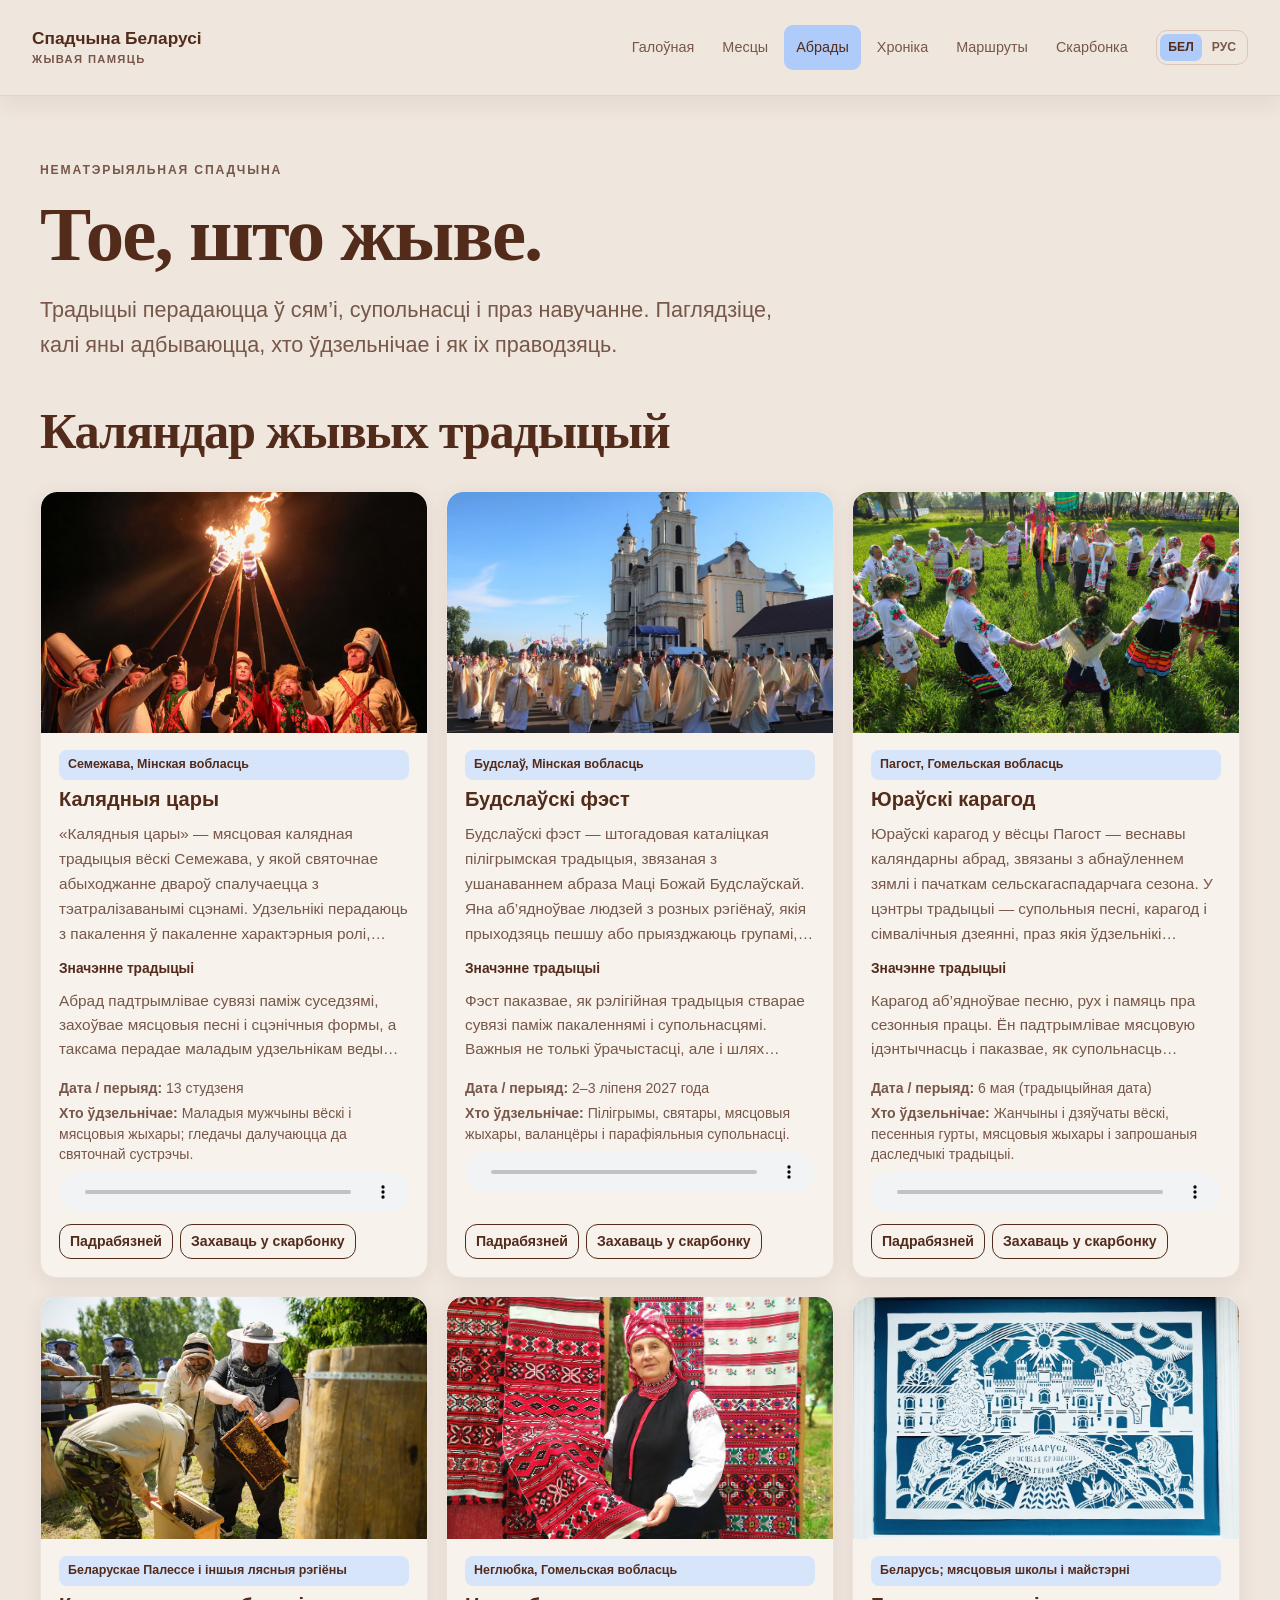
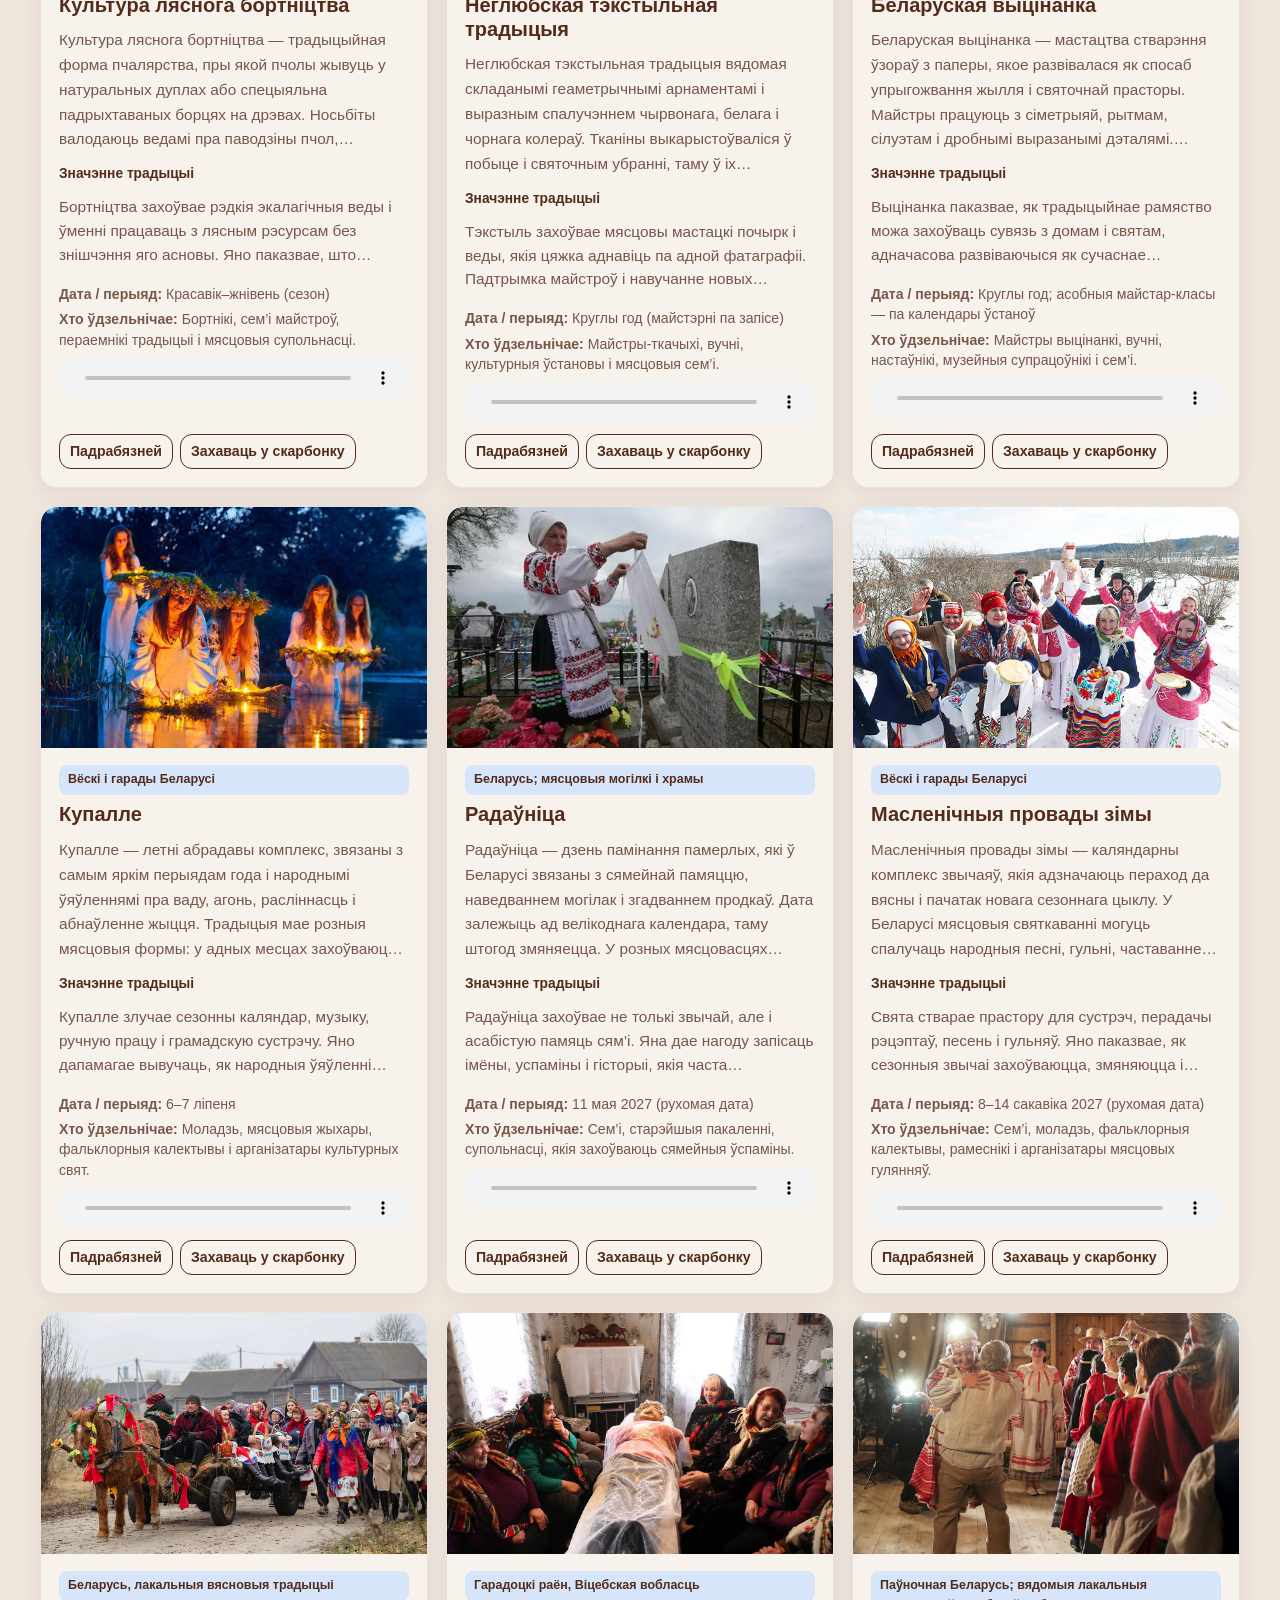
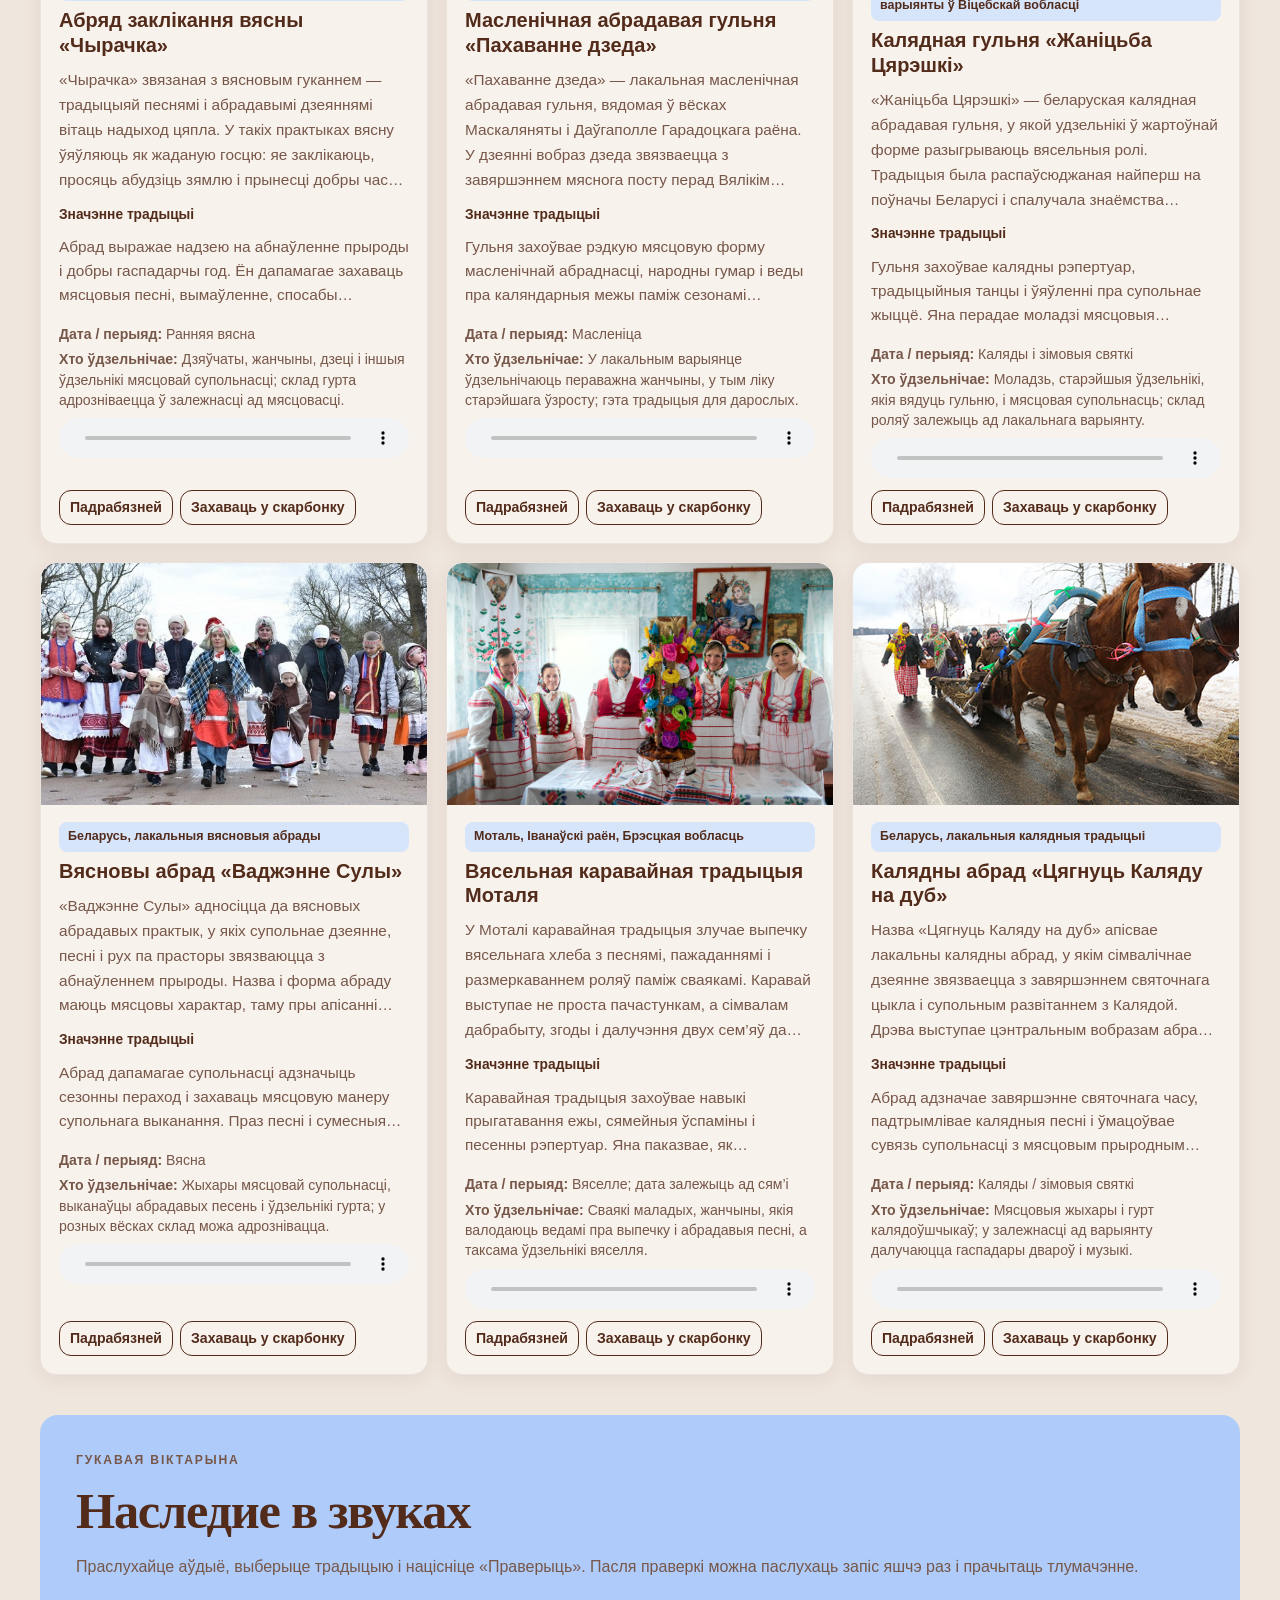
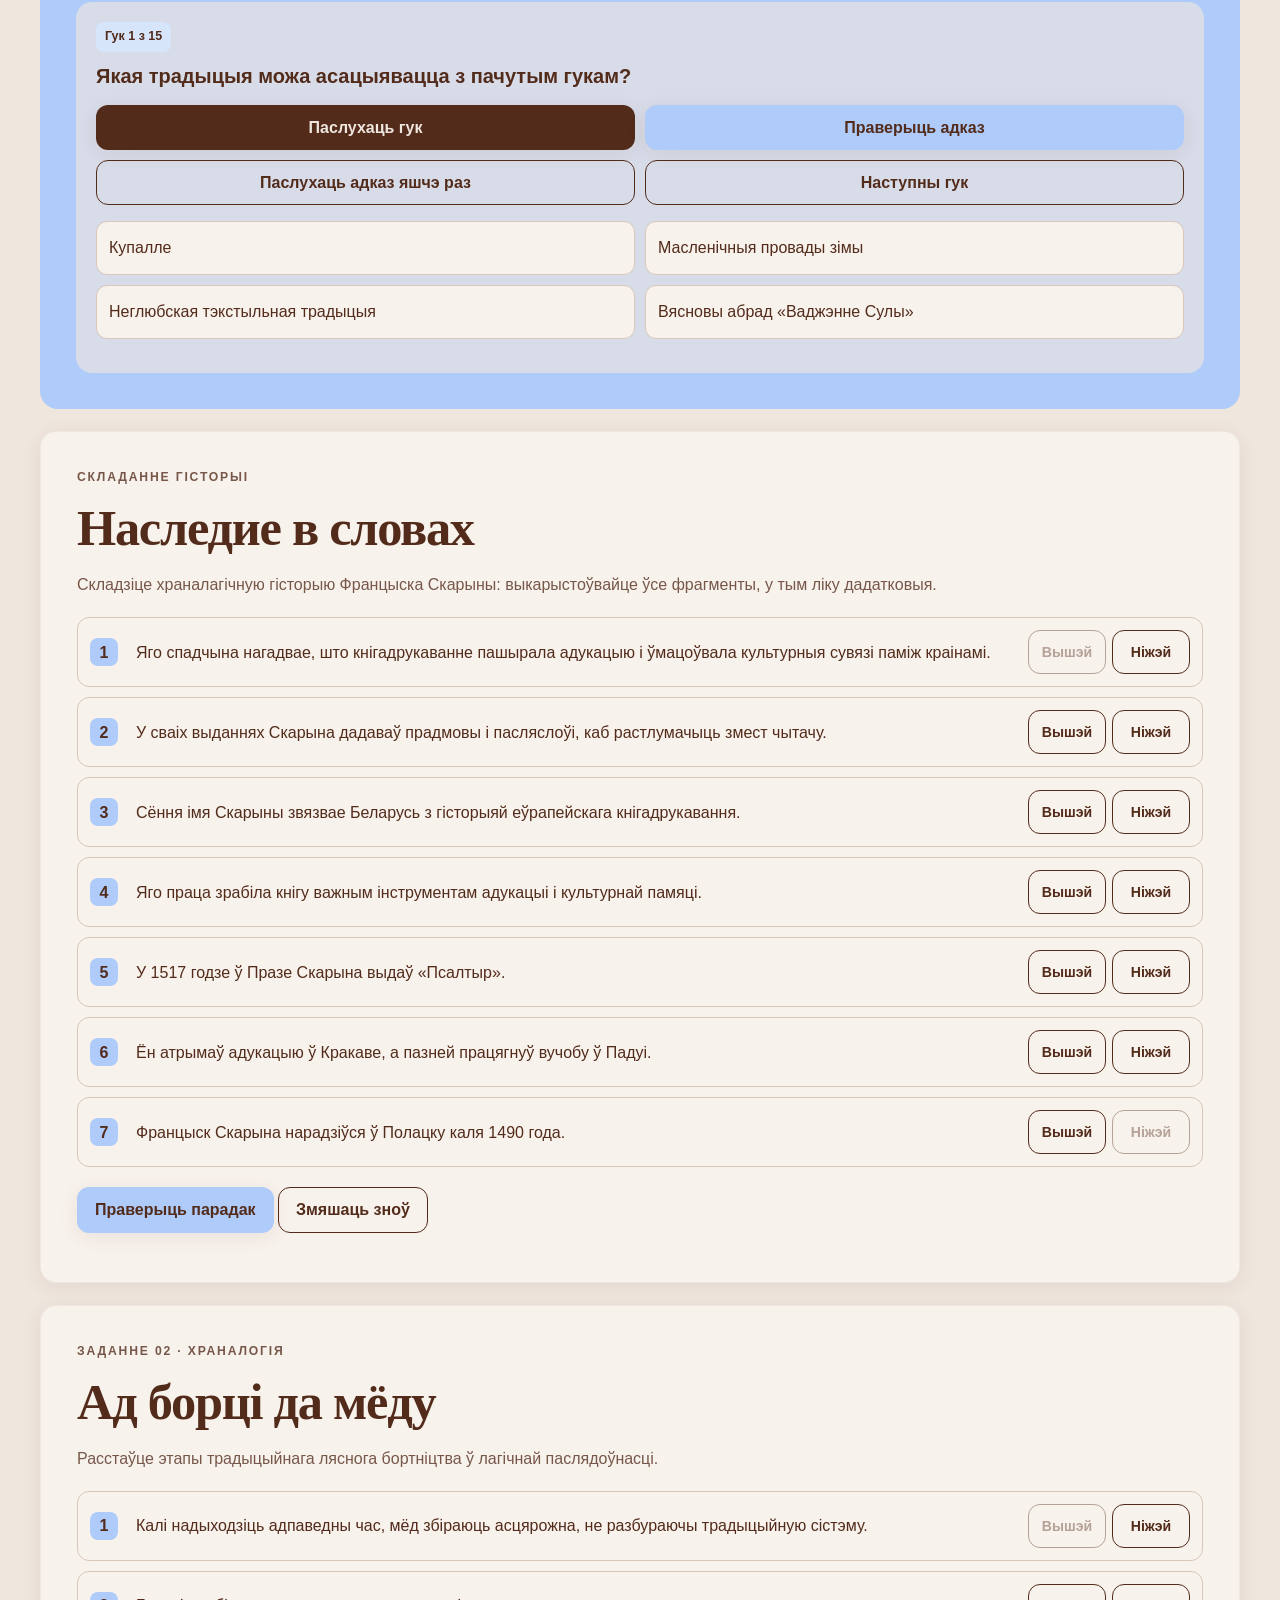
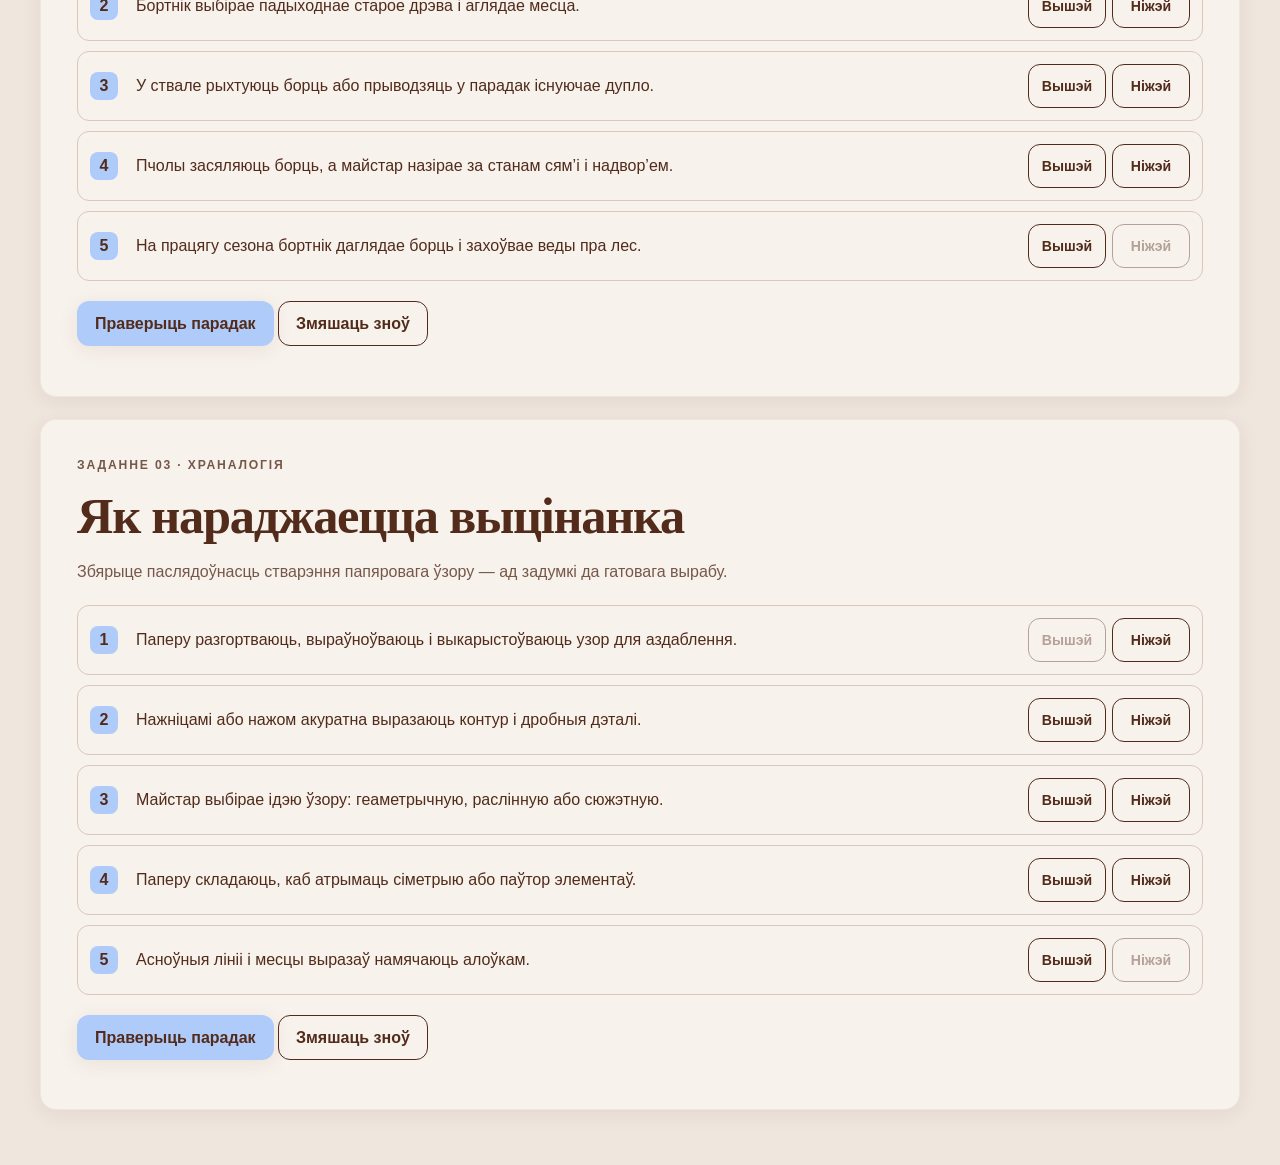
==== commit a23ed9b0: "описание изменений" ====
--- a/abrady.html
+++ b/abrady.html
@@ -20,7 +20,7 @@
         </a>
         <nav class="main-nav" id="mainNav" aria-label="Галоўная навігацыя">
           <a href="index.html" data-page-link="home" data-by="Галоўная" data-ru="Главная">Галоўная</a>
-          <a href="mestsy.html" data-page-link="places" data-by="Месцы" data-ru="Места">Месцы</a>
+          <a href="places.html" data-page-link="places" data-by="Месцы" data-ru="Места">Месцы</a>
           <a href="abrady.html" data-page-link="rituals" data-by="Абрады" data-ru="Обряды">Абрады</a>
           <a href="hronika.html" data-page-link="chronicle" data-by="Хроніка" data-ru="Хроника">Хроніка</a>
           <a href="putevoditel.html" data-page-link="guide" data-by="Маршруты" data-ru="Маршруты">Маршруты</a>
@@ -39,6 +39,14 @@
 
   <main id="pageContent" tabindex="-1" aria-label="Асноўнае змесціва"></main>
 
+  
+  <div class="toast" id="toast" role="status" aria-live="polite"></div>
+  <div class="modal-backdrop" id="globalModal" aria-hidden="true" hidden>
+    <div class="modal" role="dialog" aria-modal="true" aria-label="Падрабязная інфармацыя">
+      <button class="modal-close" type="button" data-close-modal aria-label="Закрыць акно">×</button>
+      <div id="globalModalContent"></div>
+    </div>
+
   <div id="siteFooter" role="contentinfo" aria-label="Падвал сайта">
     <footer class="site-footer">
       <div class="container footer-inner">
@@ -48,7 +56,7 @@
         <div>
           <h3 data-by="Даследуйце" data-ru="Исследуйте">Даследуйце</h3>
           <div class="footer-links">
-            <a href="mestsy.html" data-by="Матэрыяльная спадчына" data-ru="Материальное наследие">Матэрыяльная спадчына</a>
+            <a href="places.html" data-by="Матэрыяльная спадчына" data-ru="Материальное наследие">Матэрыяльная спадчына</a>
             <a href="abrady.html" data-by="Жывыя традыцыі" data-ru="Живые традиции">Жывыя традыцыі</a>
             <a href="hronika.html" data-by="Спадчына ў небяспецы" data-ru="Наследие в опасности">Спадчына ў небяспецы</a>
             <a href="putevoditel.html" data-by="Маршруты па спадчыне" data-ru="Маршруты по наследию">Маршруты па спадчыне</a>
@@ -66,24 +74,13 @@
       </div>
     </footer>
   </div>
-
-  <div class="toast" id="toast" role="status" aria-live="polite"></div>
-  <div class="image-modal" id="imageModal" aria-hidden="true" role="dialog" aria-modal="true" aria-label="Прагляд выявы">
-    <button type="button" id="imageModalClose" aria-label="Закрыць выяву">×</button>
-    <img alt="" id="imageModalImg">
-  </div>
-  <div class="modal-backdrop" id="globalModal" aria-hidden="true">
-    <div class="modal" role="dialog" aria-modal="true" aria-label="Падрабязная інфармацыя">
-      <button class="modal-close" type="button" data-close-modal aria-label="Закрыць акно">×</button>
-      <div id="globalModalContent"></div>
-    </div>
-  </div>
+</div>
 
   <noscript>
     <aside class="noscript-message">
       <p>Для паўнавартаснай працы сайта трэба ўключыць JavaScript. Вы можаце перайсці да асноўных раздзелаў:</p>
       <nav aria-label="Раздзелы сайта">
-        <a href="index.html">Галоўная</a><a href="mestsy.html">Месцы</a><a href="abrady.html">Абрады</a>
+        <a href="index.html">Галоўная</a><a href="places.html">Месцы</a><a href="abrady.html">Абрады</a>
         <a href="hronika.html">Хроніка</a><a href="putevoditel.html">Маршруты</a><a href="skarbonka.html">Скарбонка</a>
       </nav>
     </aside>
--- a/css/style.css
+++ b/css/style.css
@@ -1,4 +1,4 @@
-:root{--blue:#AFCBFA;--brown:#522B1B;--cream:#EFE6DE;--pale:#d7e5fb;--muted:#765749;--paper:#f8f2ec;--line:#d9c7ba;--shadow:0 4px 20px rgba(82,43,27,.08);--hover:0 14px 34px rgba(82,43,27,.15);--radius:16px;--content:1200px}*{box-sizing:border-box}html{scroll-behavior:smooth}body{margin:0;background:var(--cream);color:var(--brown);font:16px/1.6 "DM Sans",sans-serif;transition:background .3s,color .3s}img{display:block;max-width:100%;object-fit:cover}a{color:inherit;text-decoration:none}button,input,textarea,select{font:inherit}button{cursor:pointer}button:focus-visible,a:focus-visible,input:focus-visible,textarea:focus-visible,select:focus-visible{outline:3px solid var(--blue);outline-offset:3px}h1,h2,.serif{font-family:"Playfair Display",serif;line-height:1.08;letter-spacing:-.025em}h1{font-size:clamp(2.6rem,6vw,5rem);margin:0 0 16px}h2{font-size:clamp(2rem,4vw,3.15rem);margin:0 0 16px}h3{font-size:1.25rem;line-height:1.25;margin:0 0 10px}p{color:var(--muted);margin-top:0}.container{width:min(var(--content),calc(100% - 48px));margin:auto}.site-header{backdrop-filter:blur(16px);border-bottom:1px solid rgba(82,43,27,.09)}.header-inner{width:min(1340px,calc(100% - 36px));margin:auto;display:flex;align-items:center}.brand{display:flex;align-items:center;font-weight:700;white-space:nowrap}.brand-mark{background:var(--blue);display:grid;place-items:center}.brand small{display:block;letter-spacing:.12em;text-transform:uppercase;color:var(--muted)}.main-nav{display:flex;justify-content:center;align-items:center;gap:4px;margin-left:auto}.main-nav a{color:var(--muted);border-radius:9px}.main-nav a:hover,.main-nav a[aria-current=page]{background:var(--blue);color:var(--brown)}.header-actions{display:flex}.language-button,.menu-button{border:1px solid var(--line);background:var(--cream);color:var(--brown);border-radius:10px;padding:8px 12px;font-weight:700}.menu-button{display:none;width:42px;height:42px}.btn{display:inline-flex;align-items:center;justify-content:center;gap:8px;padding:12px 17px;border:1px solid transparent;border-radius:12px;background:var(--blue);color:var(--brown);font-weight:700;box-shadow:var(--shadow);line-height:1.2}.btn:hover{transform:scale(1.02);box-shadow:var(--hover);background:#c3d8f9}.btn-dark{background:var(--brown);color:var(--cream)}.btn-dark:hover{background:#6c3c28;color:var(--cream)}.btn-outline{background:transparent;border-color:var(--brown);box-shadow:none}.btn-sm{padding:8px 11px;font-size:.88rem}.eyebrow,.kicker{font-size:.76rem;text-transform:uppercase;letter-spacing:.15em;font-weight:700;color:var(--muted);margin-bottom:14px}.page-hero{padding:65px 0 35px}.page-hero .lead{font-size:clamp(1.1rem,2vw,1.35rem);max-width:760px}.hero-panel{background:var(--blue);border-radius:24px;padding:clamp(28px,6vw,66px);box-shadow:var(--shadow);position:relative;overflow:hidden}.hero-panel:after{content:"✳";position:absolute;right:4%;top:2%;font-size:clamp(100px,20vw,240px);line-height:1;color:rgba(82,43,27,.08)}.hero-panel>*{position:relative;z-index:1}.section{padding:30px 0 55px}.section-head{display:flex;align-items:end;justify-content:space-between;gap:24px;margin-bottom:24px}.section-head p{max-width:600px;margin:0}.block{background:var(--paper);border:1px solid rgba(82,43,27,.06);border-radius:var(--radius);padding:clamp(22px,3vw,36px);box-shadow:var(--shadow)}.grid{display:grid;gap:18px}.grid-2{grid-template-columns:repeat(2,minmax(0,1fr))}.grid-3{grid-template-columns:repeat(3,minmax(0,1fr))}.grid-4{grid-template-columns:repeat(4,minmax(0,1fr))}.grid-5{grid-template-columns:repeat(5,minmax(0,1fr))}.card{background:var(--paper);border:1px solid rgba(82,43,27,.08);border-radius:var(--radius);overflow:hidden;box-shadow:var(--shadow);transition:transform .3s,box-shadow .3s}.card:hover{transform:translateY(-4px);box-shadow:var(--hover)}.card-body{padding:21px}.card p{font-size:.96rem}.card-image{width:100%;aspect-ratio:4/3;overflow:hidden;background:var(--pale)}.card-image img{width:100%;height:100%;transition:transform .45s}.card:hover .card-image img{transform:scale(1.05)}.muted{color:var(--muted)}.small{font-size:.85rem}.tag,.pill{display:inline-flex;align-items:center;gap:7px;background:var(--pale);border-radius:8px;padding:5px 9px;font-size:.78rem;font-weight:700}.status-dot{width:9px;height:9px;border-radius:50%;display:inline-block;background:var(--brown)}.status-good{background:#52704b}.status-attention{background:#9c6b29}.status-critical{background:#8e4234}.separator{height:1px;background:var(--line);margin:22px 0}.reveal{opacity:0;transform:translateY(20px);transition:opacity .6s,transform .6s}.reveal.is-visible{opacity:1;transform:translateY(0)}.stat-card{min-height:176px;padding:21px;background:var(--blue);border-radius:var(--radius);display:flex;flex-direction:column;justify-content:space-between}.stat-card:nth-child(even){background:var(--paper)}.count-number{font-size:clamp(2.3rem,4vw,3.55rem);font-weight:700;letter-spacing:-.06em;line-height:1.1}.stat-label{font:1.2rem/1.2 "Playfair Display",serif}.stat-card small{font-size:.78rem;color:var(--muted)}.vote-options{display:grid;grid-template-columns:repeat(4,1fr);gap:12px;margin:24px 0}.vote-option{border:1px solid var(--line);background:var(--paper);border-radius:12px;padding:19px;font-size:1.45rem;font-weight:700;color:var(--brown)}.vote-option:hover{background:var(--blue);transform:scale(1.02)}.vote-option.correct{background:#c8dfbb;border-color:#52704b}.vote-option.wrong{opacity:.48}.vote-answer{display:none;background:var(--blue);border-radius:14px;padding:20px 24px;margin-top:20px}.vote-answer.is-open{display:block;animation:fadeUp .35s}.vote-answer strong{font:clamp(3rem,8vw,5rem)/1 "Playfair Display",serif}.timeline-scroller{overflow:auto;scroll-snap-type:x mandatory}.timeline{display:flex;min-width:max-content}.epoch-button{text-align:left;background:var(--paper);border:1px solid var(--line);border-radius:14px;padding:17px;scroll-snap-align:start}.epoch-button:before{content:"";width:9px;height:9px;border-radius:50%;display:block;background:var(--brown);margin-bottom:20px;box-shadow:0 0 0 6px var(--blue)}.epoch-button[aria-pressed=true]{background:var(--blue);border-color:var(--brown)}.epoch-button b{display:block;font-size:.82rem;margin-bottom:6px}.epoch-button span{font:1.1rem/1.2 "Playfair Display",serif}.epoch-detail{display:grid;grid-template-columns:.9fr 1.1fr;gap:22px;max-height:0;opacity:0;overflow:hidden;background:var(--paper);border-radius:16px;transition:max-height .45s,opacity .35s,padding .35s;margin-top:0}.epoch-detail.is-open{max-height:580px;opacity:1;padding:20px}.epoch-detail img{width:100%;height:240px;border-radius:12px}.heritage-card{position:relative;display:flex;min-height:350px;flex-direction:column;justify-content:end;border-radius:var(--radius);overflow:hidden;background:var(--brown);color:var(--cream);box-shadow:var(--shadow)}.heritage-card>img{position:absolute;inset:0;width:100%;height:100%;transition:transform .5s}.heritage-card:hover>img{transform:scale(1.05)}.heritage-card:after{content:"";position:absolute;inset:0;background:linear-gradient(180deg,transparent,rgba(27,18,14,.82))}.heritage-copy{position:relative;z-index:1;padding:24px}.heritage-copy h3{font:1.7rem/1.16 "Playfair Display",serif}.heritage-copy p{color:var(--cream)}.arrow{display:inline-grid;place-items:center;width:38px;height:38px;border-radius:11px;background:var(--blue);color:var(--brown);margin-top:10px}.action-card{padding:23px;border-radius:var(--radius);background:var(--paper);display:flex;flex-direction:column;align-items:flex-start;min-height:235px;box-shadow:var(--shadow)}.action-icon{display:grid;place-items:center;background:var(--blue)}.action-card .btn{margin-top:auto}.filters,.region-tags,.view-tabs{display:flex;flex-wrap:wrap;gap:9px;margin-bottom:18px}.field,.select{border:1px solid var(--line);background:var(--paper);border-radius:10px;padding:11px 13px;color:var(--brown);width:100%}.filters .field,.filters .select{width:auto;min-width:175px}.tab-btn,.region-tags button{border:1px solid var(--line);background:transparent;border-radius:10px;padding:9px 13px;color:var(--brown)}.tab-btn[aria-pressed=true],.region-tags button.active{background:var(--blue);border-color:var(--blue);font-weight:700}.place-card .place-meta{display:flex;gap:8px;flex-wrap:wrap;margin:10px 0}.expanded-content{max-height:0;overflow:hidden;transition:max-height .45s}.expand-btn{width:100%;border:0;border-top:1px solid var(--line);background:transparent;padding:13px;color:var(--brown);font-weight:700}.map-lab,.audio-lab{background:var(--blue);border-radius:18px;padding:clamp(22px,4vw,36px);margin-top:40px}.map-board{display:grid;grid-template-columns:repeat(3,1fr);gap:10px;margin:20px 0}.map-zone{min-height:100px;border:2px dashed rgba(82,43,27,.32);border-radius:12px;padding:12px;display:grid;place-items:center;text-align:center;background:rgba(239,230,222,.55)}.map-zone.over,.map-zone.filled{border-style:solid;border-color:var(--brown);background:var(--cream)}.map-pieces{display:flex;flex-wrap:wrap;gap:9px}.map-piece{padding:9px 12px;background:var(--paper);border:1px solid var(--line);border-radius:9px;cursor:grab;font-size:.88rem}.map-piece:active{cursor:grabbing}.ritual-media{aspect-ratio:16/10;overflow:hidden;background:var(--blue)}.ritual-media img{width:100%;height:100%;transition:transform .4s}.card:hover .ritual-media img{transform:scale(1.05)}.ritual-actions{display:flex;gap:8px;flex-wrap:wrap;margin-top:14px}.audio-play{width:40px;height:40px;border:0;border-radius:10px;background:var(--blue);color:var(--brown);font-weight:700}.sound-row{display:grid;grid-template-columns:1fr auto;align-items:center;gap:14px;padding:13px 0;border-bottom:1px solid rgba(82,43,27,.2)}.wave{height:26px;display:flex;align-items:center;gap:3px}.wave i{width:4px;border-radius:5px;background:var(--brown);height:var(--h);opacity:.58}.sound-toggle{border:1px solid var(--brown);border-radius:9px;background:transparent;padding:8px 12px}.sound-toggle.active{background:var(--brown);color:var(--cream)}.story-fragments{display:flex;flex-direction:column;gap:8px;margin:20px 0}.story-fragment{display:flex;align-items:center;gap:10px;padding:13px;border:1px solid var(--line);border-radius:10px;background:var(--paper);cursor:grab}.drag-n{width:28px;height:28px;display:grid;place-items:center;background:var(--blue);border-radius:8px;font-weight:700;flex-shrink:0}.chronicle-card{padding:0}.before-after{position:relative;height:280px;overflow:hidden;background:var(--brown);--split:50%}.before-after img{position:absolute;inset:0;width:100%;height:100%}.before-after .after-img{clip-path:inset(0 0 0 var(--split))}.divider-handle{position:absolute;top:0;bottom:0;left:var(--split);width:3px;background:var(--cream);transform:translateX(-50%);pointer-events:none}.before-after input{position:absolute;bottom:10px;left:12px;width:calc(100% - 24px);accent-color:var(--blue)}.chronicle-content{padding:23px}.life-strip{display:flex;gap:9px;flex-wrap:wrap;margin:17px 0}.life-item{flex:1;min-width:62px;border-left:2px solid var(--blue);padding-left:9px}.life-item b{display:block}.danger-note{background:var(--blue);padding:13px;border-radius:10px;margin:16px 0}.people-story{display:grid}.people-story img{border-radius:12px}.person-avatar{aspect-ratio:4/3}.person-avatar img{width:100%;height:100%}.form-grid{display:grid;grid-template-columns:1fr 1fr;gap:14px}.form-grid .full{grid-column:1/-1}.form-actions{display:flex;align-items:center;gap:10px;flex-wrap:wrap;margin-top:14px}.notice{background:var(--pale);color:var(--brown);padding:14px;border-radius:10px;font-size:.9rem}.quote{font:1.4rem/1.4 "Playfair Display",serif;border-left:3px solid var(--blue);padding-left:18px}.treasure-page{background:var(--brown);color:var(--cream);min-height:100vh}.treasure-page .site-header{background:rgba(82,43,27,.96);border-bottom-color:#765749}.treasure-page .brand,.treasure-page .main-nav a{color:var(--cream)}.treasure-page .brand small,.treasure-page p{color:#ddc9bd}.treasure-page .main-nav a:hover,.treasure-page .main-nav a[aria-current=page]{background:var(--blue);color:var(--brown)}.treasure-page .language-button,.treasure-page .menu-button{background:transparent;color:var(--cream);border-color:#896856}.treasure-page .block,.treasure-page .card{background:#68402f;color:var(--cream);border-color:#896856}.treasure-page .card p,.treasure-page .muted{color:#ddc9bd}.treasure-page .btn{background:var(--blue);color:var(--brown)}.treasure-page .field,.treasure-page .select{background:#68402f;color:var(--cream);border-color:#896856}.treasure-intro{padding:28px;border:1px solid #896856;border-radius:20px;background:linear-gradient(145deg,#68402f,#522B1B)}.treasure-grid{display:grid;grid-template-columns:repeat(3,minmax(0,1fr));gap:14px}.treasure-card{padding:19px;border-radius:14px;background:#68402f;border:1px solid #896856;min-height:160px;cursor:grab}.treasure-card:hover{transform:translateY(-3px)}.emotion{display:inline-block;width:10px;height:10px;border-radius:50%;background:var(--blue);margin-right:6px}.treasure-date{font-size:.78rem;color:#ddc9bd}.treasure-groups{display:grid;grid-template-columns:repeat(3,1fr);gap:12px;margin-top:20px}.treasure-group{padding:18px;border:1px dashed #896856;border-radius:12px;min-height:90px}.treasure-group.drag-over{border-color:var(--blue);background:#68402f}.treasure-empty{padding:25px;border:1px dashed #896856;border-radius:14px;text-align:center;color:#ddc9bd}.role-checks{display:grid;grid-template-columns:repeat(2,1fr);gap:10px}.role-check{display:flex;gap:10px;align-items:start;border:1px solid var(--line);border-radius:10px;padding:12px}.treasure-page .role-check{border-color:#896856}.role-check input{accent-color:var(--blue);margin-top:6px}.role-select{max-width:320px}.modal-backdrop,.image-modal{position:fixed;inset:0;background:rgba(35,22,16,.68);z-index:100;display:none;align-items:center;justify-content:center;padding:20px}.modal-backdrop.open,.image-modal.open{display:flex;animation:fade .2s}.modal{background:var(--cream);color:var(--brown);width:min(560px,100%);max-height:90vh;overflow:auto;border-radius:18px;padding:clamp(22px,4vw,34px);box-shadow:0 30px 90px #0004;animation:modalIn .25s}.modal-close,.image-modal button{float:right;width:36px;height:36px;border:0;border-radius:10px;background:var(--blue);color:var(--brown);font-size:1.2rem}.feelings{display:grid;grid-template-columns:repeat(3,1fr);gap:8px;margin:12px 0 20px}.feelings button{padding:10px 6px;border:1px solid var(--line);border-radius:9px;background:transparent;color:var(--brown)}.feelings button[aria-pressed=true]{background:var(--blue);border-color:var(--brown);font-weight:700}.image-modal img{max-width:min(1100px,95vw);max-height:85vh;border-radius:12px;animation:modalIn .25s}.image-modal button{position:absolute;right:24px;top:24px}.toast{position:fixed;bottom:22px;left:50%;transform:translate(-50%,20px);background:var(--brown);color:var(--cream);padding:12px 18px;border-radius:12px;z-index:150;opacity:0;pointer-events:none;box-shadow:var(--hover);transition:.3s}.toast.show{opacity:1;transform:translate(-50%,0)}.site-footer{padding:38px 0;background:var(--brown);color:var(--cream);margin-top:40px}.footer-inner{display:grid;grid-template-columns:1.2fr 1fr 1fr;gap:24px}.site-footer p,.site-footer a{color:#ddc9bd}.site-footer a{text-decoration:underline;text-underline-offset:3px}.footer-title{font:1.4rem "Playfair Display",serif}.footer-links{display:grid;gap:7px}.source-note,.inline-note{font-size:.82rem;color:var(--muted)}.site-footer .source-note{color:#ddc9bd}.load-more{display:flex;justify-content:center;margin:25px 0}.hidden{display:none !important}.shadow-mode{background:#765749}.shadow-mode #pageContent{filter:brightness(.72);transition:filter .35s}.shadow-mode .site-header{filter:brightness(.8)}@keyframes fade{from{opacity:0}to{opacity:1}}@keyframes fadeUp{from{opacity:0;transform:translateY(10px)}to{opacity:1;transform:translateY(0)}}@keyframes modalIn{from{opacity:0;transform:scale(.94)}to{opacity:1;transform:scale(1)}}.page-enter #pageContent h1{animation:fadeUp .65s ease both}.stats-section .section-head{margin-bottom:28px}.stats-overview{display:grid;grid-template-columns:1.35fr .85fr;gap:20px;margin-bottom:34px}.stats-overview .block{min-height:220px;display:flex;flex-direction:column;align-items:flex-start;justify-content:center}.stat-lead{background:var(--blue)}.stat-lead .count-number{font-size:clamp(3.6rem,8vw,6rem)}.stat-unesc{background:var(--brown);color:var(--cream)}.stat-unesc .eyebrow,.stat-unesc p{color:var(--cream)}.stat-unesc .count-number{font-size:clamp(3.2rem,6vw,5rem);color:var(--blue)}.stat-unesc h3{color:var(--cream)}.breakdown-heading{display:flex;align-items:baseline;justify-content:space-between;gap:18px;margin:6px 0 18px}.breakdown-heading h3{font:clamp(1.45rem,3vw,2rem)/1.2 "Playfair Display",serif;margin:0}.breakdown-heading p{margin:0}.stats-breakdown{gap:16px}.stats-breakdown .stat-card{min-height:155px;padding:22px 24px;transition:transform .3s,box-shadow .3s}.stats-breakdown .stat-card:hover{transform:translateY(-4px);box-shadow:var(--hover)}.stats-breakdown .stat-card:nth-child(even){background:var(--paper)}.stats-breakdown .count-number{font-size:clamp(2.2rem,3.5vw,3.3rem)}.stats-breakdown .stat-label{font-size:1.12rem}.timeline-scroller{padding:14px 0 22px}.epoch-detail.is-open{gap:28px;margin-top:18px}.epoch-detail .btn{margin-top:10px}.heritage-copy .arrow{font-size:1.35rem;font-weight:700;transition:transform .3s,background .3s}.heritage-card:hover .arrow{transform:scale(1.08) rotate(45deg)}@media (max-width:768px){.stats-overview{grid-template-columns:1fr}.stats-overview .block{min-height:185px}.breakdown-heading{align-items:flex-start;flex-direction:column;gap:4px}.stats-breakdown{grid-template-columns:repeat(2,minmax(0,1fr))}.timeline{gap:20px}.epoch-button{width:178px}}@media (max-width:480px){.stats-breakdown{grid-template-columns:1fr}.stats-breakdown .stat-card{min-height:128px}.epoch-detail{grid-template-columns:1fr}.epoch-detail img{height:210px}}.breakdown-total.count-number{display:inline;font-size:inherit;font-weight:inherit;letter-spacing:inherit;line-height:inherit}.site-header{position:sticky;top:0;z-index:100;background:rgba(239,230,222,.97);box-shadow:0 7px 22px rgba(82,43,27,.08)}.header-inner{min-height:96px;gap:26px}.brand{gap:13px;font-size:1.08rem;line-height:1.15}.brand-mark{width:48px;height:48px;font-size:1.5rem;border-radius:14px;flex:none}.brand small{font-size:.7rem;margin-top:4px}.main-nav a{font-size:.9rem;padding:11px 12px}.header-actions{gap:10px}.vote-answer strong{display:block;margin-bottom:17px}.vote-answer p{margin-top:10px;line-height:1.6}.vote-answer .small{margin-top:18px}.stat-lead .count-number,.stat-unesc .count-number{margin-bottom:14px}.breakdown-heading{margin-top:24px}.breakdown-total{margin-left:8px;margin-right:8px}.stat-card .count-number{margin-bottom:13px}.action-icon{width:62px;height:62px;font-size:1.8rem;margin-bottom:20px;border-radius:16px}.timeline{gap:14px !important;padding:8px 4px 12px !important}.epoch-button{width:175px !important;min-height:136px !important}.heritage-cta{display:inline-flex;align-items:center;gap:8px;min-height:38px;padding:9px 13px;border-radius:10px;background:var(--blue);color:var(--brown);font-weight:700;font-size:.86rem;transition:transform .2s,background .2s}.heritage-card:hover .heritage-cta{transform:translateX(3px);background:var(--cream)}.category-note p{margin:7px 0;max-width:100ch}.category-note a{text-decoration:underline;text-underline-offset:3px;font-weight:700}.filter-result-count{margin:-4px 0 14px}.place-card .expanded-content{max-height:0;overflow:hidden}.place-card.is-expanded .expanded-content{max-height:1200px;padding-top:9px}.place-card .expanded-content p{margin-top:8px}.place-card .card-image img,.chronicle-card .card-image img{width:100%;height:100%;object-fit:cover}.place-card .card-image,.chronicle-card .card-image{height:220px;overflow:hidden}.map-zone .map-piece{max-width:100%;word-break:normal;cursor:default}.map-piece.map-correct{cursor:default;border-color:var(--brown);font-weight:700}.ritual-card .calendar-data{font-size:.88rem;line-height:1.55;margin-top:12px}.ritual-card .expanded-content{max-height:0;overflow:hidden;transition:max-height .35s ease}.ritual-card .expanded-content.open{max-height:1300px;padding-top:8px}.ritual-details h4{margin:14px 0 6px;font-size:1rem}.ritual-details p{line-height:1.65}.sound-quiz{padding:20px;background:rgba(239,230,222,.64);border-radius:16px;margin-top:22px}.sound-quiz-head{margin-bottom:16px}.sound-quiz-head h3{margin-top:12px}.sound-quiz-controls{display:flex;flex-wrap:wrap;gap:9px;margin:16px 0}.sound-choices{display:grid;grid-template-columns:repeat(2,minmax(0,1fr));gap:10px}.sound-choice{padding:13px 15px;text-align:left;border:1px solid var(--line);border-radius:11px;background:var(--paper);color:var(--brown);font:inherit;cursor:pointer}.sound-choice[aria-pressed=true],.sound-choice.selected{border-color:var(--brown);background:var(--blue);font-weight:700}.sound-choice.correct{background:#d8e7c6;border-color:#547047;color:#26391f}.sound-choice.wrong{background:#f4d6cd;border-color:#9a4b3c;color:#522b1b}.sound-choice:disabled{cursor:default}.story-move{display:flex;gap:5px;margin-left:auto;flex:none}.chronicle-section-head{margin:0 0 20px;max-width:850px}.chronicle-section-head h2{margin:12px 0}.chronicle-section-head p{color:var(--muted)}.tag-warning{background:#f0d2c4 !important;color:#522b1b !important}.chronicle-card .chronicle-content{padding:22px}.chronicle-card h3{margin:10px 0}.chronicle-card .life-strip{margin:15px 0 18px}.chronicle-card .danger-note{line-height:1.55}.chronicle-full{margin:14px 0;border-top:1px solid var(--line);padding-top:12px}.chronicle-full summary{font-weight:700;cursor:pointer}.chronicle-full p{margin-top:10px}.people-feature{padding:clamp(20px,3vw,34px)}.people-card-actions{display:flex;flex-wrap:wrap;gap:8px;margin-top:14px}.people-card-actions .btn{margin-top:0}.person-avatar img{object-fit:cover}.account-summary{padding:clamp(20px,4vw,34px);border:1px solid #896856;border-radius:22px;background:linear-gradient(135deg,#68402f,#522b1b);color:var(--cream);box-shadow:0 18px 40px rgba(25,12,7,.12)}.account-identity{display:flex;align-items:center;gap:18px}.account-identity p{margin-bottom:6px}.account-identity h2{margin:4px 0 10px}.account-avatar{display:grid;place-items:center;width:78px;height:78px;flex:none;border-radius:24px;background:var(--blue);color:var(--brown);font-size:2.3rem}.profile-name-form{margin-top:24px;padding-top:20px;border-top:1px solid #896856;max-width:670px}.profile-name-form label{display:block;margin-bottom:8px}.profile-name-controls{display:flex;gap:8px;align-items:stretch}.profile-name-controls .field{flex:1}.account-stats{display:grid;gap:12px;margin-top:26px}.account-stats>div{display:flex;flex-direction:column;gap:5px;padding:16px;border:1px solid #896856;border-radius:13px;background:rgba(239,230,222,.08)}.account-stats b{font-size:1.85rem;line-height:1.1;color:var(--blue)}.account-stats span{font-size:.83rem;color:#ddc9bd}.treasure-page .account-summary .eyebrow{color:var(--blue)}.treasure-page .account-summary p{color:#e8d9d0}.treasure-page .account-summary h2{color:var(--cream)}.treasure-page .account-summary .field{background:#522b1b}.treasure-page .account-summary .small{color:#ddc9bd}.treasure-page .section-head h2,.treasure-page .route-builder h2{color:var(--cream)}.treasure-page .route-builder{border:1px solid #896856}.route-place-option{min-width:0}.route-place-option input{flex:none}.route-place-option>span:nth-child(2){display:flex;flex-direction:column;gap:4px;min-width:0}.route-place-option small{line-height:1.3}.route-option-add{display:grid;place-items:center;margin-left:auto;flex:none;width:27px;height:27px;border-radius:8px;background:rgba(175,203,250,.12);color:var(--blue)}.route-preview{padding:17px;border-radius:13px;background:rgba(239,230,222,.05);border:1px solid #896856;margin-top:16px}.route-preview h3{margin:0 0 6px}.route-stop:last-child{border-bottom:0}.route-stop-number{color:var(--brown);flex:none}.route-stop-copy{display:flex;flex-direction:column;gap:3px;flex:1}.route-stop-actions{flex:none}.treasure-page .route-stop-actions .btn{padding:6px 9px;min-width:30px}.route-form-actions{display:flex;flex-wrap:wrap;gap:8px;margin-top:18px}.saved-route{margin-top:12px}.saved-route-header h3{margin:8px 0}.saved-route ol{padding-left:24px;line-height:1.7}.saved-route li{padding-left:4px}.memory-item{padding:9px 0;border-bottom:1px solid #896856}.grouped-treasure{padding:7px 0;border-bottom:1px solid #896856}.grouped-treasure:last-child{border-bottom:0}.treasure-page .account-workspace .block{min-height:200px}.category-note{padding:18px 20px;border-radius:16px;background:var(--pale);border:1px solid var(--line);margin:8px 0 24px;max-width:100%}.category-note h3{font-size:1.1rem;margin:0 0 12px}.category-key{display:grid;grid-template-columns:repeat(2,minmax(0,1fr));gap:8px 14px}.category-key p{display:flex;align-items:flex-start;gap:10px;margin:0;padding:10px 12px;border-radius:10px;background:rgba(255,255,255,.45);font-size:.92rem}.category-key b{display:grid;place-items:center;flex:none;width:27px;height:27px;border-radius:8px;background:var(--blue);color:var(--brown)}.category-key span{line-height:1.45}.category-footnote{margin:12px 0 7px !important}.filter-result-count{display:none !important}body.modal-open{overflow:hidden}.place-story-open .modal.place-story-sheet{overflow:auto}.place-story-content{color:var(--brown)}.place-story-hero{display:grid;background:var(--blue)}.place-story-heading{align-self:center}.place-story-heading h2{margin-bottom:17px}.place-story-heading .place-meta{display:flex;flex-wrap:wrap;gap:7px;margin:8px 0 12px}.place-story-heading .small{margin-bottom:0}.place-story-body{margin:auto}.place-story-body p{font-size:1.02rem;line-height:1.85;white-space:normal}.place-story-body .place-story-lead{font-size:clamp(1.1rem,2vw,1.28rem);color:var(--brown);font-weight:600;line-height:1.7}.place-story-body h3{font-size:1.45rem}.place-story-actions{display:flex;flex-wrap:wrap;gap:10px;margin-top:26px}@keyframes placeStoryReveal{from{opacity:0;transform:translateY(24px) scale(.975);clip-path:inset(5% 2% 0 round 22px)}to{opacity:1;transform:translateY(0) scale(1);clip-path:inset(0 0 0 round 22px)}}@media (max-width:720px){.category-key{grid-template-columns:1fr}.modal-backdrop.place-story-open{padding:0}.place-story-open .modal.place-story-sheet{width:100%;max-height:100dvh;height:100dvh;border-radius:0}.place-story-open .modal-close{position:sticky;top:10px;margin:10px 10px -52px 0}.place-story-hero{grid-template-columns:1fr}.place-story-hero>img{height:250px;min-height:0;max-height:300px}.place-story-heading{padding:22px 22px 25px}.place-story-heading h2{font-size:2rem}.place-story-body{padding:24px 22px 34px}.place-story-actions .btn{width:100%}}@media (prefers-reduced-motion:reduce){.place-story-open .modal.place-story-sheet{animation:none}}body[data-page="places"] .page-hero{padding-bottom:14px}body[data-page="places"] .page-hero + .section{padding-top:14px}body[data-page="places"] .filters #placesSearch{flex:1 1 440px;min-width:min(100%,360px);width:auto}body[data-page="places"] .filters #statusFilter,
+:root{--blue:#AFCBFA;--brown:#522B1B;--cream:#EFE6DE;--pale:#d7e5fb;--muted:#765749;--paper:#f8f2ec;--line:#d9c7ba;--shadow:0 4px 20px rgba(82,43,27,.08);--hover:0 14px 34px rgba(82,43,27,.15);--radius:16px;--content:1200px}*{box-sizing:border-box}html{scroll-behavior:smooth}body{margin:0;background:var(--cream);color:var(--brown);font:16px/1.6 "DM Sans",sans-serif;transition:background .3s,color .3s}img{display:block;max-width:100%;object-fit:cover}a{color:inherit;text-decoration:none}button,input,textarea,select{font:inherit}button{cursor:pointer}button:focus-visible,a:focus-visible,input:focus-visible,textarea:focus-visible,select:focus-visible{outline:3px solid var(--blue);outline-offset:3px}h1,h2,.serif{font-family:"Playfair Display",serif;line-height:1.08;letter-spacing:-.025em}h1{font-size:clamp(2.6rem,6vw,5rem);margin:0 0 16px}h2{font-size:clamp(2rem,4vw,3.15rem);margin:0 0 16px}h3{font-size:1.25rem;line-height:1.25;margin:0 0 10px}p{color:var(--muted);margin-top:0}.container{width:min(var(--content),calc(100% - 48px));margin:auto}.site-header{backdrop-filter:blur(16px);border-bottom:1px solid rgba(82,43,27,.09)}.header-inner{width:min(1340px,calc(100% - 36px));margin:auto;display:flex;align-items:center}.brand{display:flex;align-items:center;font-weight:700;white-space:nowrap}.brand-mark{background:var(--blue);display:grid;place-items:center}.brand small{display:block;letter-spacing:.12em;text-transform:uppercase;color:var(--muted)}.main-nav{display:flex;justify-content:center;align-items:center;gap:4px;margin-left:auto}.main-nav a{color:var(--muted);border-radius:9px}.main-nav a:hover,.main-nav a[aria-current=page]{background:var(--blue);color:var(--brown)}.header-actions{display:flex}.language-button,.menu-button{border:1px solid var(--line);background:var(--cream);color:var(--brown);border-radius:10px;padding:8px 12px;font-weight:700}.menu-button{display:none;width:42px;height:42px}.btn{display:inline-flex;align-items:center;justify-content:center;gap:8px;padding:12px 17px;border:1px solid transparent;border-radius:12px;background:var(--blue);color:var(--brown);font-weight:700;box-shadow:var(--shadow);line-height:1.2}.btn:hover{transform:scale(1.02);box-shadow:var(--hover);background:#c3d8f9}.btn-dark{background:var(--brown);color:var(--cream)}.btn-dark:hover{background:#6c3c28;color:var(--cream)}.btn-outline{background:transparent;border-color:var(--brown);box-shadow:none}.btn-sm{padding:8px 11px;font-size:.88rem}.eyebrow,.kicker{font-size:.76rem;text-transform:uppercase;letter-spacing:.15em;font-weight:700;color:var(--muted);margin-bottom:14px}.page-hero{padding:65px 0 35px}.page-hero .lead{font-size:clamp(1.1rem,2vw,1.35rem);max-width:760px}.hero-panel{background:var(--blue);border-radius:24px;padding:clamp(28px,6vw,66px);box-shadow:var(--shadow);position:relative;overflow:hidden}.hero-panel:after{content:"✳";position:absolute;right:4%;top:2%;font-size:clamp(100px,20vw,240px);line-height:1;color:rgba(82,43,27,.08)}.hero-panel>*{position:relative;z-index:1}.section{padding:30px 0 55px}.section-head{display:flex;align-items:end;justify-content:space-between;gap:24px;margin-bottom:24px}.section-head p{max-width:600px;margin:0}.block{background:var(--paper);border:1px solid rgba(82,43,27,.06);border-radius:var(--radius);padding:clamp(22px,3vw,36px);box-shadow:var(--shadow)}.grid{display:grid;gap:18px}.grid-2{grid-template-columns:repeat(2,minmax(0,1fr))}.grid-3{grid-template-columns:repeat(3,minmax(0,1fr))}.grid-4{grid-template-columns:repeat(4,minmax(0,1fr))}.grid-5{grid-template-columns:repeat(5,minmax(0,1fr))}.card{background:var(--paper);border:1px solid rgba(82,43,27,.08);border-radius:var(--radius);overflow:hidden;box-shadow:var(--shadow);transition:transform .3s,box-shadow .3s}.card:hover{transform:translateY(-4px);box-shadow:var(--hover)}.card-body{padding:21px}.card p{font-size:.96rem}.card-image{width:100%;aspect-ratio:4/3;overflow:hidden;background:var(--pale)}.card-image img{width:100%;height:100%;transition:transform .45s}.card:hover .card-image img{transform:scale(1.05)}.muted{color:var(--muted)}.small{font-size:.85rem}.tag,.pill{display:inline-flex;align-items:center;gap:7px;background:var(--pale);border-radius:8px;padding:5px 9px;font-size:.78rem;font-weight:700}.status-dot{width:9px;height:9px;border-radius:50%;display:inline-block;background:var(--brown)}.status-good{background:#52704b}.status-attention{background:#9c6b29}.status-critical{background:#8e4234}.separator{height:1px;background:var(--line);margin:22px 0}.reveal{opacity:0;transform:translateY(20px);transition:opacity .6s,transform .6s}.reveal.is-visible{opacity:1;transform:translateY(0)}.stat-card{min-height:176px;padding:21px;background:var(--blue);border-radius:var(--radius);display:flex;flex-direction:column;justify-content:space-between}.stat-card:nth-child(even){background:var(--paper)}.count-number{font-size:clamp(2.3rem,4vw,3.55rem);font-weight:700;letter-spacing:-.06em;line-height:1.1}.stat-label{font:1.2rem/1.2 "Playfair Display",serif}.stat-card small{font-size:.78rem;color:var(--muted)}.vote-options{display:grid;grid-template-columns:repeat(4,1fr);gap:12px;margin:24px 0}.vote-option{border:1px solid var(--line);background:var(--paper);border-radius:12px;padding:19px;font-size:1.45rem;font-weight:700;color:var(--brown)}.vote-option:hover{background:var(--blue);transform:scale(1.02)}.vote-option.correct{background:#c8dfbb;border-color:#52704b}.vote-option.wrong{opacity:.48}.vote-answer{display:none;background:var(--blue);border-radius:14px;padding:20px 24px;margin-top:20px}.vote-answer.is-open{display:block;animation:fadeUp .35s}.vote-answer strong{font:clamp(3rem,8vw,5rem)/1 "Playfair Display",serif}.timeline-scroller{overflow:auto;scroll-snap-type:x mandatory}.timeline{display:flex;min-width:max-content}.epoch-button{text-align:left;background:var(--paper);border:1px solid var(--line);border-radius:14px;padding:17px;scroll-snap-align:start}.epoch-button:before{content:"";width:9px;height:9px;border-radius:50%;display:block;background:var(--brown);margin-bottom:20px;box-shadow:0 0 0 6px var(--blue)}.epoch-button[aria-pressed=true]{background:var(--blue);border-color:var(--brown)}.epoch-button b{display:block;font-size:.82rem;margin-bottom:6px}.epoch-button span{font:1.1rem/1.2 "Playfair Display",serif}.epoch-detail{display:grid;grid-template-columns:.9fr 1.1fr;gap:22px;max-height:0;opacity:0;overflow:hidden;background:var(--paper);border-radius:16px;transition:max-height .45s,opacity .35s,padding .35s;margin-top:0}.epoch-detail.is-open{max-height:580px;opacity:1;padding:20px}.epoch-detail img{width:100%;height:240px;border-radius:12px}.heritage-card{position:relative;display:flex;min-height:350px;flex-direction:column;justify-content:end;border-radius:var(--radius);overflow:hidden;background:var(--brown);color:var(--cream);box-shadow:var(--shadow)}.heritage-card>img{position:absolute;inset:0;width:100%;height:100%;transition:transform .5s}.heritage-card:hover>img{transform:scale(1.05)}.heritage-card:after{content:"";position:absolute;inset:0;background:linear-gradient(180deg,transparent,rgba(27,18,14,.82))}.heritage-copy{position:relative;z-index:1;padding:24px}.heritage-copy h3{font:1.7rem/1.16 "Playfair Display",serif}.heritage-copy p{color:var(--cream)}.arrow{display:inline-grid;place-items:center;width:38px;height:38px;border-radius:11px;background:var(--blue);color:var(--brown);margin-top:10px}.action-card{padding:23px;border-radius:var(--radius);background:var(--paper);display:flex;flex-direction:column;align-items:flex-start;min-height:235px;box-shadow:var(--shadow)}.action-icon{display:grid;place-items:center;background:var(--blue)}.action-card .btn{margin-top:auto}.filters,.region-tags,.view-tabs{display:flex;flex-wrap:wrap;gap:9px;margin-bottom:18px}.field,.select{border:1px solid var(--line);background:var(--paper);border-radius:10px;padding:11px 13px;color:var(--brown);width:100%}.filters .field,.filters .select{width:auto;min-width:175px}.tab-btn,.region-tags button{border:1px solid var(--line);background:transparent;border-radius:10px;padding:9px 13px;color:var(--brown)}.tab-btn[aria-pressed=true],.region-tags button.active{background:var(--blue);border-color:var(--blue);font-weight:700}.place-card .place-meta{display:flex;gap:8px;flex-wrap:wrap;margin:10px 0}.expanded-content{max-height:0;overflow:hidden;transition:max-height .45s}.expand-btn{width:100%;border:0;border-top:1px solid var(--line);background:transparent;padding:13px;color:var(--brown);font-weight:700}.map-lab,.audio-lab{background:var(--blue);border-radius:18px;padding:clamp(22px,4vw,36px);margin-top:40px}.map-board{display:grid;grid-template-columns:repeat(3,1fr);gap:10px;margin:20px 0}.map-zone{min-height:100px;border:2px dashed rgba(82,43,27,.32);border-radius:12px;padding:12px;display:grid;place-items:center;text-align:center;background:rgba(239,230,222,.55)}.map-zone.over,.map-zone.filled{border-style:solid;border-color:var(--brown);background:var(--cream)}.map-pieces{display:flex;flex-wrap:wrap;gap:9px}.map-piece{padding:9px 12px;background:var(--paper);border:1px solid var(--line);border-radius:9px;cursor:grab;font-size:.88rem}.map-piece:active{cursor:grabbing}.ritual-media{aspect-ratio:16/10;overflow:hidden;background:var(--blue)}.ritual-media img{width:100%;height:100%;transition:transform .4s}.card:hover .ritual-media img{transform:scale(1.05)}.ritual-actions{display:flex;gap:8px;flex-wrap:wrap;margin-top:14px}.audio-play{width:40px;height:40px;border:0;border-radius:10px;background:var(--blue);color:var(--brown);font-weight:700}.sound-row{display:grid;grid-template-columns:1fr auto;align-items:center;gap:14px;padding:13px 0;border-bottom:1px solid rgba(82,43,27,.2)}.wave{height:26px;display:flex;align-items:center;gap:3px}.wave i{width:4px;border-radius:5px;background:var(--brown);height:var(--h);opacity:.58}.sound-toggle{border:1px solid var(--brown);border-radius:9px;background:transparent;padding:8px 12px}.sound-toggle.active{background:var(--brown);color:var(--cream)}.story-fragments{display:flex;flex-direction:column;gap:8px;margin:20px 0}.story-fragment{display:flex;align-items:center;gap:10px;padding:13px;border:1px solid var(--line);border-radius:10px;background:var(--paper);cursor:grab}.drag-n{width:28px;height:28px;display:grid;place-items:center;background:var(--blue);border-radius:8px;font-weight:700;flex-shrink:0}.chronicle-card{padding:0}.before-after{position:relative;height:280px;overflow:hidden;background:var(--brown);--split:50%}.before-after img{position:absolute;inset:0;width:100%;height:100%}.before-after .after-img{clip-path:inset(0 0 0 var(--split))}.divider-handle{position:absolute;top:0;bottom:0;left:var(--split);width:3px;background:var(--cream);transform:translateX(-50%);pointer-events:none}.before-after input{position:absolute;bottom:10px;left:12px;width:calc(100% - 24px);accent-color:var(--blue)}.chronicle-content{padding:23px}.life-strip{display:flex;gap:9px;flex-wrap:wrap;margin:17px 0}.life-item{flex:1;min-width:62px;border-left:2px solid var(--blue);padding-left:9px}.life-item b{display:block}.danger-note{background:var(--blue);padding:13px;border-radius:10px;margin:16px 0}.people-story{display:grid}.people-story img{border-radius:12px}.person-avatar{aspect-ratio:4/3}.person-avatar img{width:100%;height:100%}.form-grid{display:grid;grid-template-columns:1fr 1fr;gap:14px}.form-grid .full{grid-column:1/-1}.form-actions{display:flex;align-items:center;gap:10px;flex-wrap:wrap;margin-top:14px}.notice{background:var(--pale);color:var(--brown);padding:14px;border-radius:10px;font-size:.9rem}.quote{font:1.4rem/1.4 "Playfair Display",serif;border-left:3px solid var(--blue);padding-left:18px}.treasure-page{background:var(--brown);color:var(--cream);min-height:100vh}.treasure-page .site-header{background:rgba(82,43,27,.96);border-bottom-color:#765749}.treasure-page .brand,.treasure-page .main-nav a{color:var(--cream)}.treasure-page .brand small,.treasure-page p{color:#ddc9bd}.treasure-page .main-nav a:hover,.treasure-page .main-nav a[aria-current=page]{background:var(--blue);color:var(--brown)}.treasure-page .language-button,.treasure-page .menu-button{background:transparent;color:var(--cream);border-color:#896856}.treasure-page .block,.treasure-page .card{background:#68402f;color:var(--cream);border-color:#896856}.treasure-page .card p,.treasure-page .muted{color:#ddc9bd}.treasure-page .btn{background:var(--blue);color:var(--brown)}.treasure-page .field,.treasure-page .select{background:#68402f;color:var(--cream);border-color:#896856}.treasure-intro{padding:28px;border:1px solid #896856;border-radius:20px;background:linear-gradient(145deg,#68402f,#522B1B)}.treasure-grid{display:grid;grid-template-columns:repeat(3,minmax(0,1fr));gap:14px}.treasure-card{padding:19px;border-radius:14px;background:#68402f;border:1px solid #896856;min-height:160px;cursor:grab}.treasure-card:hover{transform:translateY(-3px)}.emotion{display:inline-block;width:10px;height:10px;border-radius:50%;background:var(--blue);margin-right:6px}.treasure-date{font-size:.78rem;color:#ddc9bd}.treasure-groups{display:grid;grid-template-columns:repeat(3,1fr);gap:12px;margin-top:20px}.treasure-group{padding:18px;border:1px dashed #896856;border-radius:12px;min-height:90px}.treasure-group.drag-over{border-color:var(--blue);background:#68402f}.treasure-empty{padding:25px;border:1px dashed #896856;border-radius:14px;text-align:center;color:#ddc9bd}.role-checks{display:grid;grid-template-columns:repeat(2,1fr);gap:10px}.role-check{display:flex;gap:10px;align-items:start;border:1px solid var(--line);border-radius:10px;padding:12px}.treasure-page .role-check{border-color:#896856}.role-check input{accent-color:var(--blue);margin-top:6px}.role-select{max-width:320px}.modal-backdrop{position:fixed;inset:0;background:rgba(35,22,16,.68);z-index:100;display:none;align-items:center;justify-content:center;padding:20px}.modal-backdrop.open{display:flex;animation:fade .2s}.modal{background:var(--cream);color:var(--brown);width:min(560px,100%);max-height:90vh;overflow:auto;border-radius:18px;padding:clamp(22px,4vw,34px);box-shadow:0 30px 90px #0004;animation:modalIn .25s}.modal-close{float:right;width:36px;height:36px;border:0;border-radius:10px;background:var(--blue);color:var(--brown);font-size:1.2rem}.feelings{display:grid;grid-template-columns:repeat(3,1fr);gap:8px;margin:12px 0 20px}.feelings button{padding:10px 6px;border:1px solid var(--line);border-radius:9px;background:transparent;color:var(--brown)}.feelings button[aria-pressed=true]{background:var(--blue);border-color:var(--brown);font-weight:700}.toast{position:fixed;bottom:22px;left:50%;transform:translate(-50%,20px);background:var(--brown);color:var(--cream);padding:12px 18px;border-radius:12px;z-index:150;opacity:0;pointer-events:none;box-shadow:var(--hover);transition:.3s}.toast.show{opacity:1;transform:translate(-50%,0)}.site-footer{padding:38px 0;background:var(--brown);color:var(--cream);margin-top:40px}.footer-inner{display:grid;grid-template-columns:1.2fr 1fr 1fr;gap:24px}.site-footer p,.site-footer a{color:#ddc9bd}.site-footer a{text-decoration:underline;text-underline-offset:3px}.footer-title{font:1.4rem "Playfair Display",serif}.footer-links{display:grid;gap:7px}.source-note,.inline-note{font-size:.82rem;color:var(--muted)}.site-footer .source-note{color:#ddc9bd}.load-more{display:flex;justify-content:center;margin:25px 0}.hidden{display:none !important}.shadow-mode{background:#765749}.shadow-mode #pageContent{filter:brightness(.72);transition:filter .35s}.shadow-mode .site-header{filter:brightness(.8)}@keyframes fade{from{opacity:0}to{opacity:1}}@keyframes fadeUp{from{opacity:0;transform:translateY(10px)}to{opacity:1;transform:translateY(0)}}@keyframes modalIn{from{opacity:0;transform:scale(.94)}to{opacity:1;transform:scale(1)}}.page-enter #pageContent h1{animation:fadeUp .65s ease both}.stats-section .section-head{margin-bottom:28px}.stats-overview{display:grid;grid-template-columns:1.35fr .85fr;gap:20px;margin-bottom:34px}.stats-overview .block{min-height:220px;display:flex;flex-direction:column;align-items:flex-start;justify-content:center}.stat-lead{background:var(--blue)}.stat-lead .count-number{font-size:clamp(3.6rem,8vw,6rem)}.stat-unesc{background:var(--brown);color:var(--cream)}.stat-unesc .eyebrow,.stat-unesc p{color:var(--cream)}.stat-unesc .count-number{font-size:clamp(3.2rem,6vw,5rem);color:var(--blue)}.stat-unesc h3{color:var(--cream)}.breakdown-heading{display:flex;align-items:baseline;justify-content:space-between;gap:18px;margin:6px 0 18px}.breakdown-heading h3{font:clamp(1.45rem,3vw,2rem)/1.2 "Playfair Display",serif;margin:0}.breakdown-heading p{margin:0}.stats-breakdown{gap:16px}.stats-breakdown .stat-card{min-height:155px;padding:22px 24px;transition:transform .3s,box-shadow .3s}.stats-breakdown .stat-card:hover{transform:translateY(-4px);box-shadow:var(--hover)}.stats-breakdown .stat-card:nth-child(even){background:var(--paper)}.stats-breakdown .count-number{font-size:clamp(2.2rem,3.5vw,3.3rem)}.stats-breakdown .stat-label{font-size:1.12rem}.timeline-scroller{padding:14px 0 22px}.epoch-detail.is-open{gap:28px;margin-top:18px}.epoch-detail .btn{margin-top:10px}.heritage-copy .arrow{font-size:1.35rem;font-weight:700;transition:transform .3s,background .3s}.heritage-card:hover .arrow{transform:scale(1.08) rotate(45deg)}@media (max-width:768px){.stats-overview{grid-template-columns:1fr}.stats-overview .block{min-height:185px}.breakdown-heading{align-items:flex-start;flex-direction:column;gap:4px}.stats-breakdown{grid-template-columns:repeat(2,minmax(0,1fr))}.timeline{gap:20px}.epoch-button{width:178px}}@media (max-width:480px){.stats-breakdown{grid-template-columns:1fr}.stats-breakdown .stat-card{min-height:128px}.epoch-detail{grid-template-columns:1fr}.epoch-detail img{height:210px}}.breakdown-total.count-number{display:inline;font-size:inherit;font-weight:inherit;letter-spacing:inherit;line-height:inherit}.site-header{position:sticky;top:0;z-index:100;background:rgba(239,230,222,.97);box-shadow:0 7px 22px rgba(82,43,27,.08)}.header-inner{min-height:96px;gap:26px}.brand{gap:13px;font-size:1.08rem;line-height:1.15}.brand-mark{width:48px;height:48px;font-size:1.5rem;border-radius:14px;flex:none}.brand small{font-size:.7rem;margin-top:4px}.main-nav a{font-size:.9rem;padding:11px 12px}.header-actions{gap:10px}.vote-answer strong{display:block;margin-bottom:17px}.vote-answer p{margin-top:10px;line-height:1.6}.vote-answer .small{margin-top:18px}.stat-lead .count-number,.stat-unesc .count-number{margin-bottom:14px}.breakdown-heading{margin-top:24px}.breakdown-total{margin-left:8px;margin-right:8px}.stat-card .count-number{margin-bottom:13px}.action-icon{width:62px;height:62px;font-size:1.8rem;margin-bottom:20px;border-radius:16px}.timeline{gap:14px !important;padding:8px 4px 12px !important}.epoch-button{width:175px !important;min-height:136px !important}.heritage-cta{display:inline-flex;align-items:center;gap:8px;min-height:38px;padding:9px 13px;border-radius:10px;background:var(--blue);color:var(--brown);font-weight:700;font-size:.86rem;transition:transform .2s,background .2s}.heritage-card:hover .heritage-cta{transform:translateX(3px);background:var(--cream)}.category-note p{margin:7px 0;max-width:100ch}.category-note a{text-decoration:underline;text-underline-offset:3px;font-weight:700}.filter-result-count{margin:-4px 0 14px}.place-card .expanded-content{max-height:0;overflow:hidden}.place-card.is-expanded .expanded-content{max-height:1200px;padding-top:9px}.place-card .expanded-content p{margin-top:8px}.place-card .card-image img,.chronicle-card .card-image img{width:100%;height:100%;object-fit:cover}.place-card .card-image,.chronicle-card .card-image{height:220px;overflow:hidden}.map-zone .map-piece{max-width:100%;word-break:normal;cursor:default}.map-piece.map-correct{cursor:default;border-color:var(--brown);font-weight:700}.ritual-card .calendar-data{font-size:.88rem;line-height:1.55;margin-top:12px}.ritual-card .expanded-content{max-height:0;overflow:hidden;transition:max-height .35s ease}.ritual-card .expanded-content.open{max-height:1300px;padding-top:8px}.ritual-details h4{margin:14px 0 6px;font-size:1rem}.ritual-details p{line-height:1.65}.sound-quiz{padding:20px;background:rgba(239,230,222,.64);border-radius:16px;margin-top:22px}.sound-quiz-head{margin-bottom:16px}.sound-quiz-head h3{margin-top:12px}.sound-quiz-controls{display:flex;flex-wrap:wrap;gap:9px;margin:16px 0}.sound-choices{display:grid;grid-template-columns:repeat(2,minmax(0,1fr));gap:10px}.sound-choice{padding:13px 15px;text-align:left;border:1px solid var(--line);border-radius:11px;background:var(--paper);color:var(--brown);font:inherit;cursor:pointer}.sound-choice[aria-pressed=true],.sound-choice.selected{border-color:var(--brown);background:var(--blue);font-weight:700}.sound-choice.correct{background:#d8e7c6;border-color:#547047;color:#26391f}.sound-choice.wrong{background:#f4d6cd;border-color:#9a4b3c;color:#522b1b}.sound-choice:disabled{cursor:default}.story-move{display:flex;gap:5px;margin-left:auto;flex:none}.chronicle-section-head{margin:0 0 20px;max-width:850px}.chronicle-section-head h2{margin:12px 0}.chronicle-section-head p{color:var(--muted)}.tag-warning{background:#f0d2c4 !important;color:#522b1b !important}.chronicle-card .chronicle-content{padding:22px}.chronicle-card h3{margin:10px 0}.chronicle-card .life-strip{margin:15px 0 18px}.chronicle-card .danger-note{line-height:1.55}.chronicle-full{margin:14px 0;border-top:1px solid var(--line);padding-top:12px}.chronicle-full summary{font-weight:700;cursor:pointer}.chronicle-full p{margin-top:10px}.people-feature{padding:clamp(20px,3vw,34px)}.people-card-actions{display:flex;flex-wrap:wrap;gap:8px;margin-top:14px}.people-card-actions .btn{margin-top:0}.person-avatar img{object-fit:cover}.account-summary{padding:clamp(20px,4vw,34px);border:1px solid #896856;border-radius:22px;background:linear-gradient(135deg,#68402f,#522b1b);color:var(--cream);box-shadow:0 18px 40px rgba(25,12,7,.12)}.account-identity{display:flex;align-items:center;gap:18px}.account-identity p{margin-bottom:6px}.account-identity h2{margin:4px 0 10px}.account-avatar{display:grid;place-items:center;width:78px;height:78px;flex:none;border-radius:24px;background:var(--blue);color:var(--brown);font-size:2.3rem}.profile-name-form{margin-top:24px;padding-top:20px;border-top:1px solid #896856;max-width:670px}.profile-name-form label{display:block;margin-bottom:8px}.profile-name-controls{display:flex;gap:8px;align-items:stretch}.profile-name-controls .field{flex:1}.account-stats{display:grid;gap:12px;margin-top:26px}.account-stats>div{display:flex;flex-direction:column;gap:5px;padding:16px;border:1px solid #896856;border-radius:13px;background:rgba(239,230,222,.08)}.account-stats b{font-size:1.85rem;line-height:1.1;color:var(--blue)}.account-stats span{font-size:.83rem;color:#ddc9bd}.treasure-page .account-summary .eyebrow{color:var(--blue)}.treasure-page .account-summary p{color:#e8d9d0}.treasure-page .account-summary h2{color:var(--cream)}.treasure-page .account-summary .field{background:#522b1b}.treasure-page .account-summary .small{color:#ddc9bd}.treasure-page .section-head h2,.treasure-page .route-builder h2{color:var(--cream)}.treasure-page .route-builder{border:1px solid #896856}.route-place-option{min-width:0}.route-place-option input{flex:none}.route-place-option>span:nth-child(2){display:flex;flex-direction:column;gap:4px;min-width:0}.route-place-option small{line-height:1.3}.route-option-add{display:grid;place-items:center;margin-left:auto;flex:none;width:27px;height:27px;border-radius:8px;background:rgba(175,203,250,.12);color:var(--blue)}.route-preview{padding:17px;border-radius:13px;background:rgba(239,230,222,.05);border:1px solid #896856;margin-top:16px}.route-preview h3{margin:0 0 6px}.route-stop:last-child{border-bottom:0}.route-stop-number{color:var(--brown);flex:none}.route-stop-copy{display:flex;flex-direction:column;gap:3px;flex:1}.route-stop-actions{flex:none}.treasure-page .route-stop-actions .btn{padding:6px 9px;min-width:30px}.route-form-actions{display:flex;flex-wrap:wrap;gap:8px;margin-top:18px}.saved-route{margin-top:12px}.saved-route-header h3{margin:8px 0}.saved-route ol{padding-left:24px;line-height:1.7}.saved-route li{padding-left:4px}.memory-item{padding:9px 0;border-bottom:1px solid #896856}.grouped-treasure{padding:7px 0;border-bottom:1px solid #896856}.grouped-treasure:last-child{border-bottom:0}.treasure-page .account-workspace .block{min-height:200px}.category-note{padding:18px 20px;border-radius:16px;background:var(--pale);border:1px solid var(--line);margin:8px 0 24px;max-width:100%}.category-note h3{font-size:1.1rem;margin:0 0 12px}.category-key{display:grid;grid-template-columns:repeat(2,minmax(0,1fr));gap:8px 14px}.category-key p{display:flex;align-items:flex-start;gap:10px;margin:0;padding:10px 12px;border-radius:10px;background:rgba(255,255,255,.45);font-size:.92rem}.category-key b{display:grid;place-items:center;flex:none;width:27px;height:27px;border-radius:8px;background:var(--blue);color:var(--brown)}.category-key span{line-height:1.45}.category-footnote{margin:12px 0 7px !important}.filter-result-count{display:none !important}body.modal-open{overflow:hidden}.place-story-open .modal.place-story-sheet{overflow:auto}.place-story-content{color:var(--brown)}.place-story-hero{display:grid;background:var(--blue)}.place-story-heading{align-self:center}.place-story-heading h2{margin-bottom:17px}.place-story-heading .place-meta{display:flex;flex-wrap:wrap;gap:7px;margin:8px 0 12px}.place-story-heading .small{margin-bottom:0}.place-story-body{margin:auto}.place-story-body p{font-size:1.02rem;line-height:1.85;white-space:normal}.place-story-body .place-story-lead{font-size:clamp(1.1rem,2vw,1.28rem);color:var(--brown);font-weight:600;line-height:1.7}.place-story-body h3{font-size:1.45rem}.place-story-actions{display:flex;flex-wrap:wrap;gap:10px;margin-top:26px}@keyframes placeStoryReveal{from{opacity:0;transform:translateY(24px) scale(.975);clip-path:inset(5% 2% 0 round 22px)}to{opacity:1;transform:translateY(0) scale(1);clip-path:inset(0 0 0 round 22px)}}@media (max-width:720px){.category-key{grid-template-columns:1fr}.modal-backdrop.place-story-open{padding:0}.place-story-open .modal.place-story-sheet{width:100%;max-height:100dvh;height:100dvh;border-radius:0}.place-story-open .modal-close{position:sticky;top:10px;margin:10px 10px -52px 0}.place-story-hero{grid-template-columns:1fr}.place-story-hero>img{height:250px;min-height:0;max-height:300px}.place-story-heading{padding:22px 22px 25px}.place-story-heading h2{font-size:2rem}.place-story-body{padding:24px 22px 34px}.place-story-actions .btn{width:100%}}@media (prefers-reduced-motion:reduce){.place-story-open .modal.place-story-sheet{animation:none}}body[data-page="places"] .page-hero{padding-bottom:14px}body[data-page="places"] .page-hero + .section{padding-top:14px}body[data-page="places"] .filters #placesSearch{flex:1 1 440px;min-width:min(100%,360px);width:auto}body[data-page="places"] .filters #statusFilter,
 body[data-page="places"] .filters #typeFilter{flex:0 1 210px;min-width:180px}.place-story-open .modal-close{right:20px}@media (max-width:720px){body[data-page="places"] .filters #placesSearch,body[data-page="places"] .filters #statusFilter,body[data-page="places"] .filters #typeFilter{flex:1 1 100%;min-width:0;width:100%}.place-story-open .modal.place-story-sheet{inset:0;width:100vw;height:100dvh;max-height:100dvh;border-radius:0}.place-story-open .modal-close{top:12px;right:12px;width:44px;height:44px}.place-story-hero{width:100%;grid-template-columns:1fr;min-height:0}.place-story-hero>img{width:100%;height:240px;min-height:240px;max-height:300px}.place-story-heading{padding:24px 22px 28px}.place-story-heading h2{padding-right:34px}}@media (prefers-reduced-motion:reduce){.place-story-open .modal.place-story-sheet{animation:none}}.modal-backdrop.place-story-open{padding:20px;align-items:center;justify-content:center;background:rgba(35,22,16,.68);backdrop-filter:blur(8px)}.place-story-open .modal.place-story-sheet{position:relative;inset:auto;width:min(980px, calc(100vw - 40px));max-width:980px;height:auto;max-height:calc(100dvh - 40px);padding:0;overflow-x:hidden;overflow-y:auto;border-radius:22px;background:var(--cream);box-shadow:0 30px 100px rgba(0,0,0,.35);animation:placeStoryReveal .38s cubic-bezier(.2,.8,.2,1)}.place-story-open .modal-close{position:sticky;top:12px;float:right;margin:12px 12px -52px 0;z-index:120;width:44px;height:44px;display:grid;place-items:center;border:1px solid rgba(82,43,27,.14);border-radius:12px;background:var(--cream);color:var(--brown);box-shadow:0 6px 20px rgba(35,22,16,.18);font-size:1.7rem;line-height:1}.place-story-hero{width:100%;min-height:300px;grid-template-columns:minmax(220px,.9fr) minmax(270px,1.1fr);border-radius:0}.place-story-hero>img{width:100%;height:100%;min-height:300px;max-height:390px;object-fit:cover}.place-story-heading{padding:clamp(22px,3vw,42px)}.place-story-heading h2{font-size:clamp(1.8rem,3.4vw,2.8rem);padding-right:34px}.place-story-body{padding:clamp(22px,3.5vw,42px);max-width:850px}@media (max-width:720px){.modal-backdrop.place-story-open{padding:14px}.place-story-open .modal.place-story-sheet{position:relative;inset:auto;width:calc(100vw - 28px);max-width:600px;height:auto;max-height:calc(100dvh - 28px);border-radius:18px}.place-story-open .modal-close{top:9px;right:auto;margin:9px 9px -50px 0;width:40px;height:40px}.place-story-hero{width:100%;grid-template-columns:1fr;min-height:0}.place-story-hero>img{width:100%;height:210px;min-height:210px;max-height:240px}.place-story-heading{padding:22px 20px 24px}.place-story-heading h2{font-size:1.9rem;padding-right:28px}.place-story-body{padding:22px 20px 28px}.place-story-actions .btn{width:100%}}@media (prefers-reduced-motion:reduce){.place-story-open .modal.place-story-sheet{animation:none}}body[data-page="rituals"] .page-hero{padding-bottom:10px}body[data-page="rituals"] .page-hero + .section{padding-top:10px}body[data-page="rituals"] .section-head{margin-bottom:16px}body[data-page="rituals"] .section-head>p{display:none}body[data-page="rituals"] .ritual-media{height:220px;overflow:hidden}body[data-page="rituals"] .ritual-media img{width:100%;height:100%;object-fit:cover}body[data-page="rituals"] .chronology-lab{margin-top:22px !important}body[data-page="rituals"] .ritual-actions{display:flex;gap:8px;align-items:center;flex-wrap:wrap}body[data-page="rituals"] .ritual-actions .audio-play{width:38px;height:38px;flex:0 0 38px;border:1px solid var(--line);border-radius:10px;background:var(--blue);color:var(--brown);cursor:pointer}body[data-page="rituals"] .place-story-open .modal.place-story-sheet{width:min(980px,calc(100vw - 40px));max-width:980px;max-height:calc(100dvh - 40px);height:auto;border-radius:22px;overflow-x:hidden;overflow-y:auto;position:relative;inset:auto;padding:0;background:var(--cream);box-shadow:0 30px 100px rgba(0,0,0,.35)}body[data-page="rituals"] .place-story-open .modal-close{position:sticky;top:12px;float:right;margin:12px 12px -52px 0;width:44px;height:44px;border-radius:12px;background:var(--cream);color:var(--brown);z-index:120}body[data-page="rituals"] .place-story-hero{border-radius:22px 22px 0 0;overflow:hidden}@media (max-width:720px){body[data-page="rituals"] .ritual-media{height:200px}body[data-page="rituals"] .place-story-open .modal.place-story-sheet{width:calc(100vw - 20px);max-height:calc(100dvh - 20px);border-radius:16px}body[data-page="rituals"] .place-story-hero{grid-template-columns:1fr;min-height:0}body[data-page="rituals"] .place-story-hero>img{height:220px;min-height:220px;max-height:260px}}.sound-setting-row{display:flex;align-items:center;justify-content:flex-end;gap:14px;flex-wrap:wrap;margin:0 0 18px;padding:12px 14px;border:1px solid rgba(82,43,27,.16);border-radius:12px;background:rgba(239,230,222,.65)}.sound-setting-status{margin:0;color:var(--brown);font-size:.9rem;flex:1 1 240px}.sound-setting-row .sound-toggle{font:inherit;font-weight:700;cursor:pointer;min-height:42px;transition:background .2s,color .2s,opacity .2s}.sound-setting-row .sound-toggle:focus-visible{outline:3px solid var(--brown);outline-offset:3px}.sound-disabled{opacity:.48 !important;cursor:not-allowed !important}body[data-page="rituals"] .audio-play.is-playing,
 body[data-page="rituals"] #playQuestionSound.is-playing,
 body[data-page="rituals"] #replaySoundAnswer.is-playing,
@@ -63,3 +63,18 @@
 /* Slightly larger heritage map while preserving the two-column desktop layout. */
 body[data-page="places"] .heritage-map-main .belarus-heritage-map{width:100%;max-width:760px;margin-inline:auto;}
 @media (min-width:981px){body[data-page="places"] .heritage-map-layout{grid-template-columns:minmax(0,1.28fr) minmax(300px,.72fr);gap:24px;}}
+
+
+/* Places page recovery layout: ensures readable catalogue on desktop and mobile. */
+.place-recovery-map{margin:22px 0;padding:24px;border:1px solid var(--line);border-radius:18px;background:#e8f0fc}
+.place-recovery-focus{margin-top:14px;padding:14px;border-radius:12px;background:var(--paper);color:var(--brown)}
+.place-recovery .place-search-row{max-width:760px;margin-bottom:20px}
+.place-recovery .card-body{display:flex;flex-direction:column;align-items:flex-start;gap:9px}
+.place-recovery .card-body .btn{margin-top:auto}
+.place-recovery .place-card{min-width:0}
+@media(max-width:760px){.place-recovery-map{padding:16px}.place-recovery .grid-3{grid-template-columns:1fr}.place-recovery .card-body{padding:17px}.place-recovery .place-search-row{width:100%}}
+
+/* Native hidden state prevents any empty dialog panel from appearing after the footer. */
+.modal-backdrop[hidden]{display:none!important}
+.places-static-fallback .place-static-card .card-body{display:flex;flex-direction:column;gap:7px}
+.places-static-fallback .place-static-card p:last-child{margin-bottom:0}
--- a/css/responsive.css
+++ b/css/responsive.css
@@ -268,9 +268,8 @@
   .people-story img { height: auto; max-height: 280px; aspect-ratio: 4 / 3; }
   .story-fragment { align-items: flex-start; flex-wrap: wrap; }
   .story-move { margin-left: 0; }
-
-  /* Modals and images use the full phone viewport */
-  .modal-backdrop, .image-modal { padding: 10px; }
+  /* Detail modals use the available phone viewport. */
+  .modal-backdrop { padding: 10px; }
   .modal {
     width: 100%;
     max-width: 100%;
@@ -301,8 +300,6 @@
   .place-story-heading h2 { font-size: clamp(1.65rem, 7vw, 2.2rem); }
   .place-story-body { padding: 18px 15px 25px; }
   .place-story-actions { display: grid; }
-  .modal-close, .image-modal button { width: 44px; height: 44px; min-width: 44px; min-height: 44px; }
-  .image-modal img { max-width: 100%; max-height: 78dvh; object-fit: contain; }
 
   .site-footer { padding: 28px 0 calc(28px + env(safe-area-inset-bottom, 0px)); }
   .footer-inner { gap: 18px; }
@@ -576,9 +573,6 @@
   font-size: 16px !important;
 }
 .heritage-report-form input[type="date"]::-webkit-date-and-time-value { text-align: left; }
-.image-modal:not(.open) { display: none !important; }
-.image-modal > img { display: none; }
-.image-modal.open > img { display: block; }
 @media (max-width: 760px) {
   .route-preparation { padding: 16px !important; border-radius: 14px; }
   .route-preparation > .eyebrow {
@@ -638,3 +632,20 @@
   .route-prep-checklist label { padding: 10px !important; }
   .heritage-report-form input[type="date"] { padding-inline: 6px !important; }
 }
+
+
+/* Missing image assets: do not show a broken-image placeholder tile. */
+.image-missing::after { content: none !important; display: none !important; }
+.card-image.image-missing,
+.ritual-media.image-missing,
+.guide-stop-photo.image-missing,
+.guide-theme-image.image-missing {
+  display: none !important;
+  min-height: 0 !important;
+  height: 0 !important;
+  padding: 0 !important;
+  margin: 0 !important;
+  border: 0 !important;
+}
+.place-story-hero.image-missing { min-height: 0 !important; }
+.place-story-hero.image-missing > img { display: none !important; }
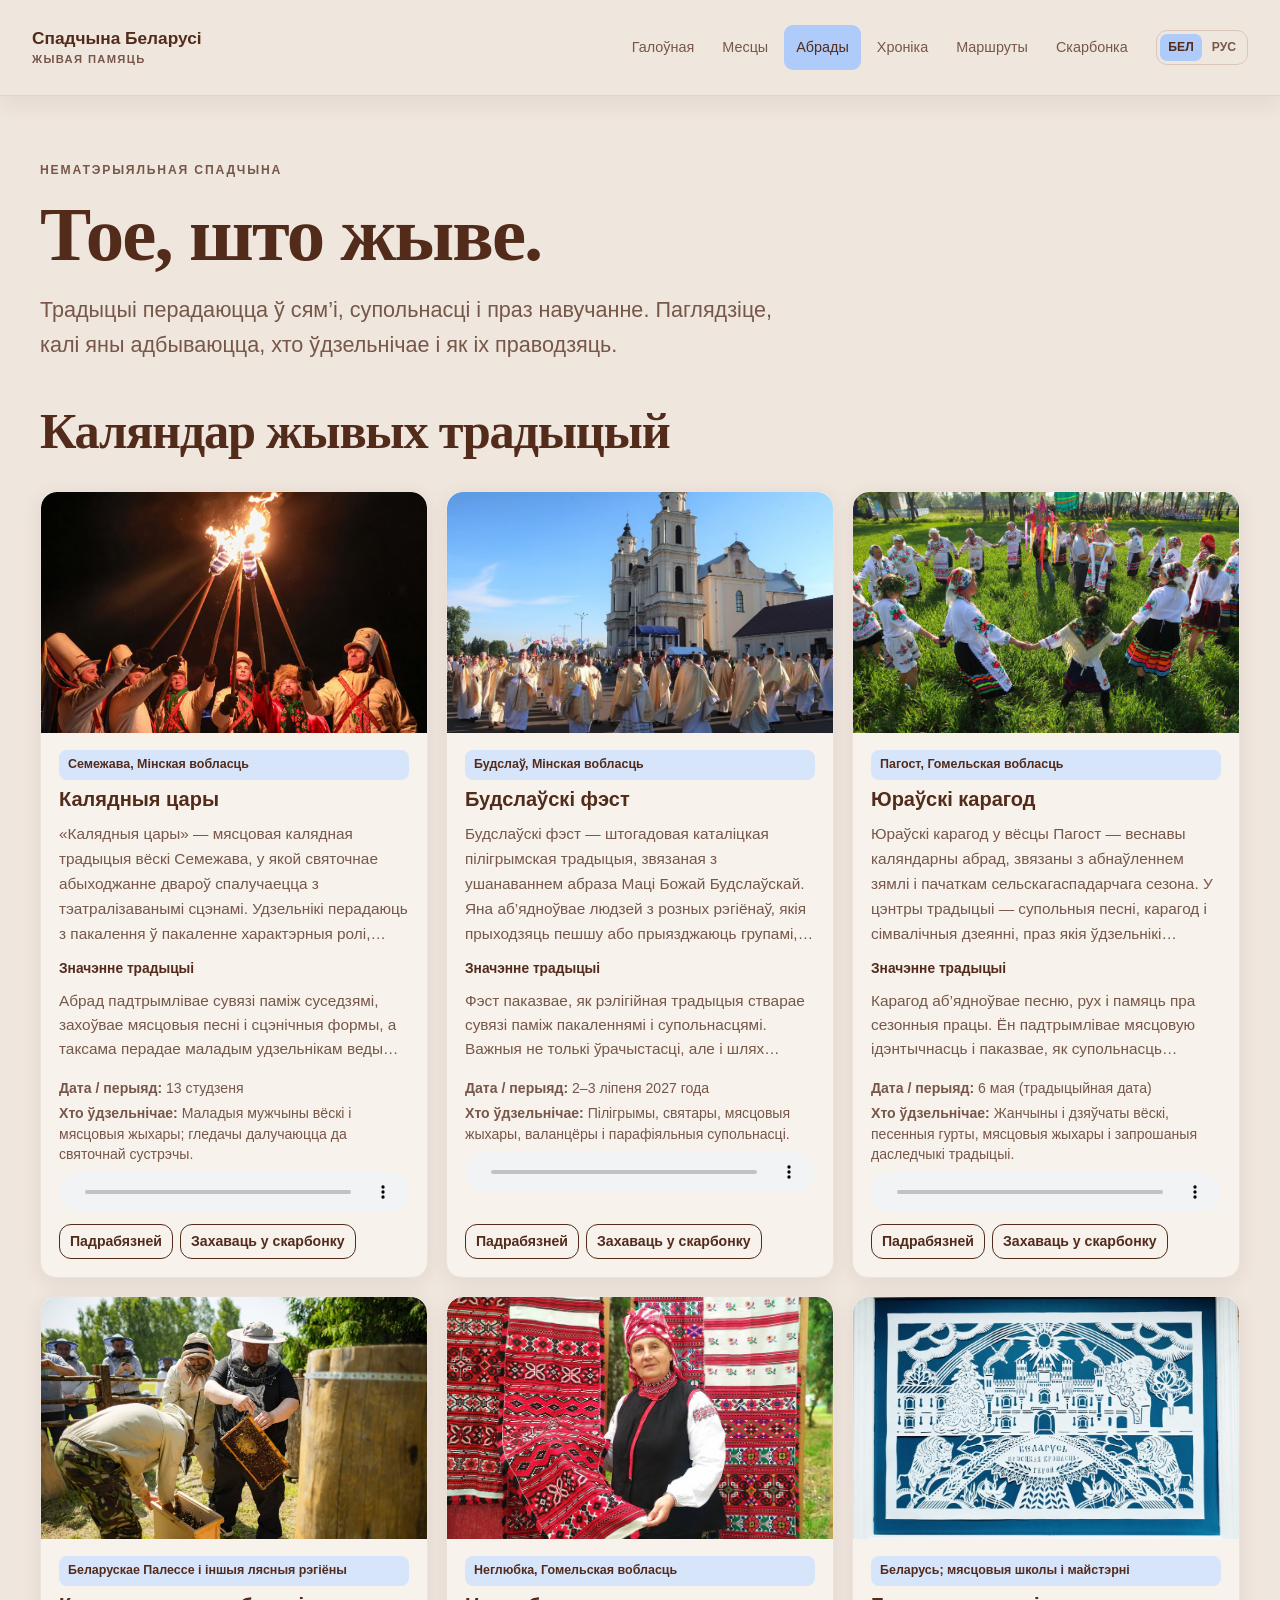
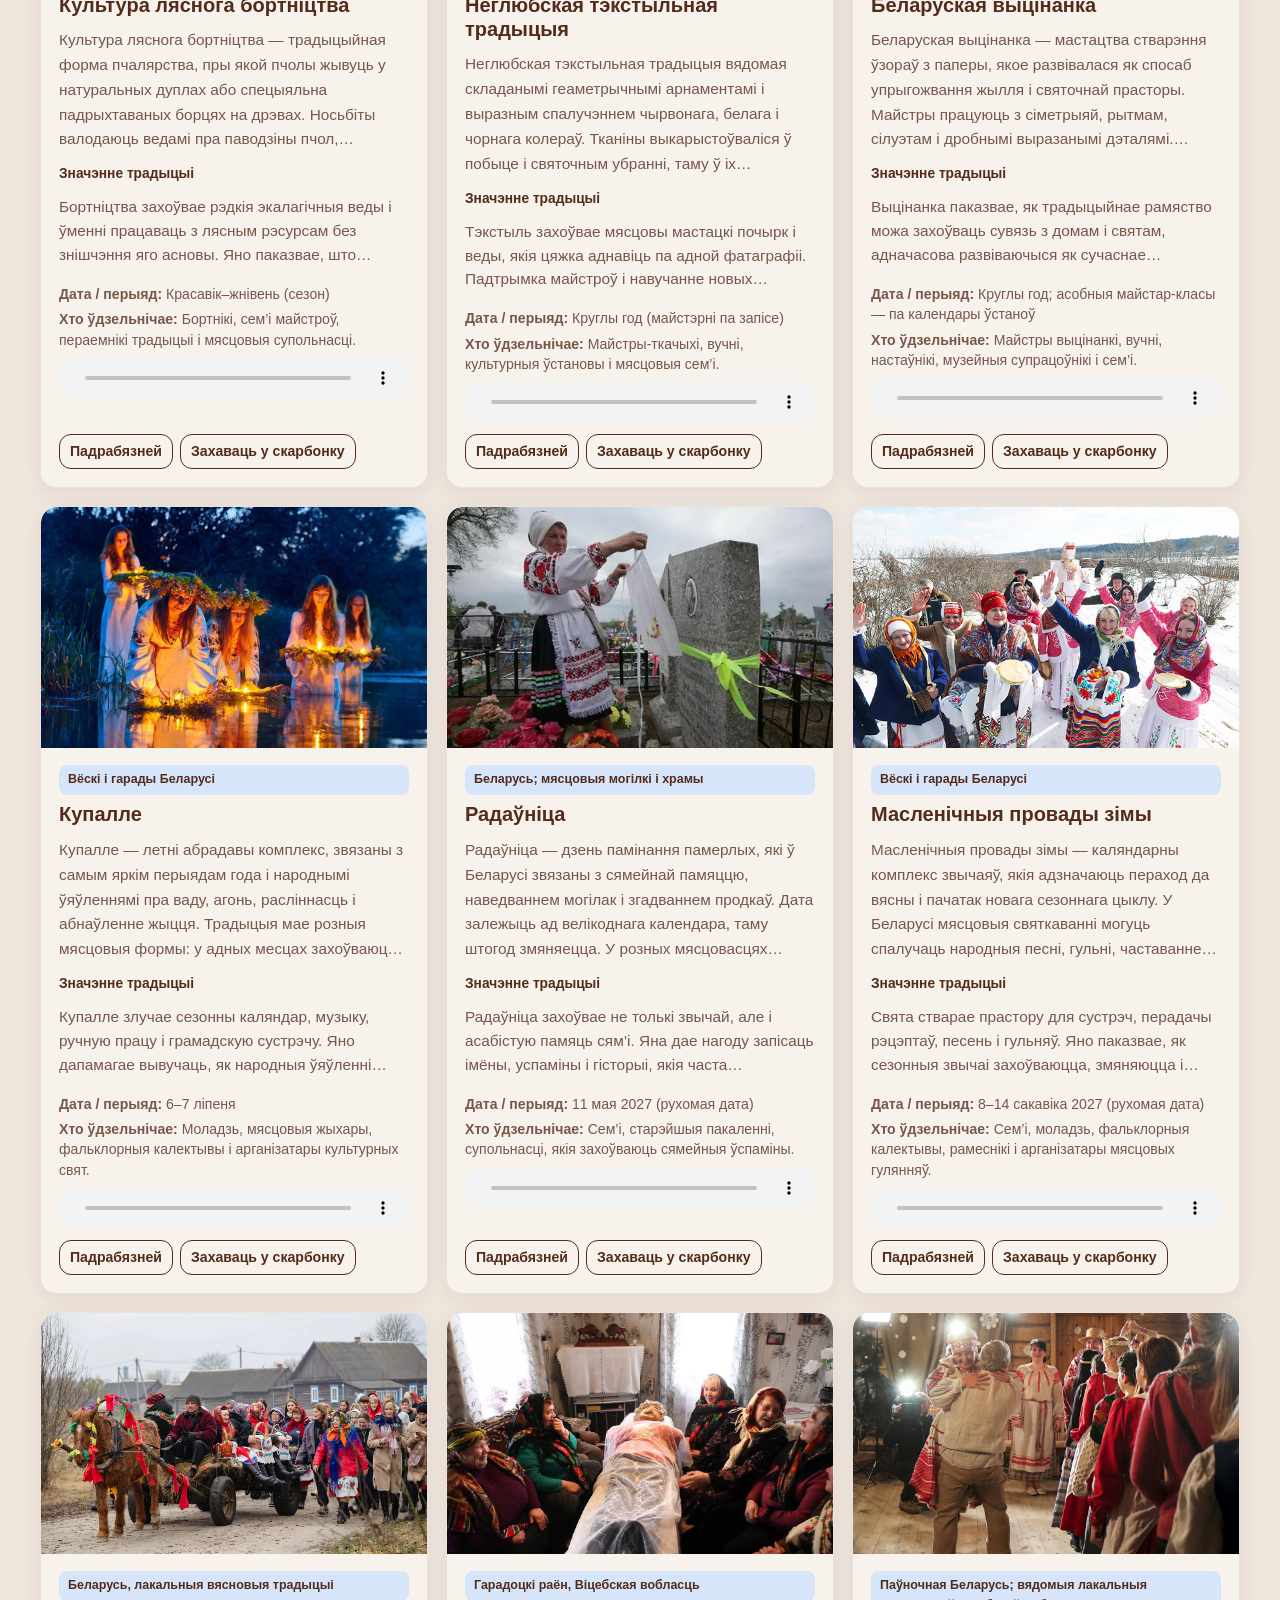
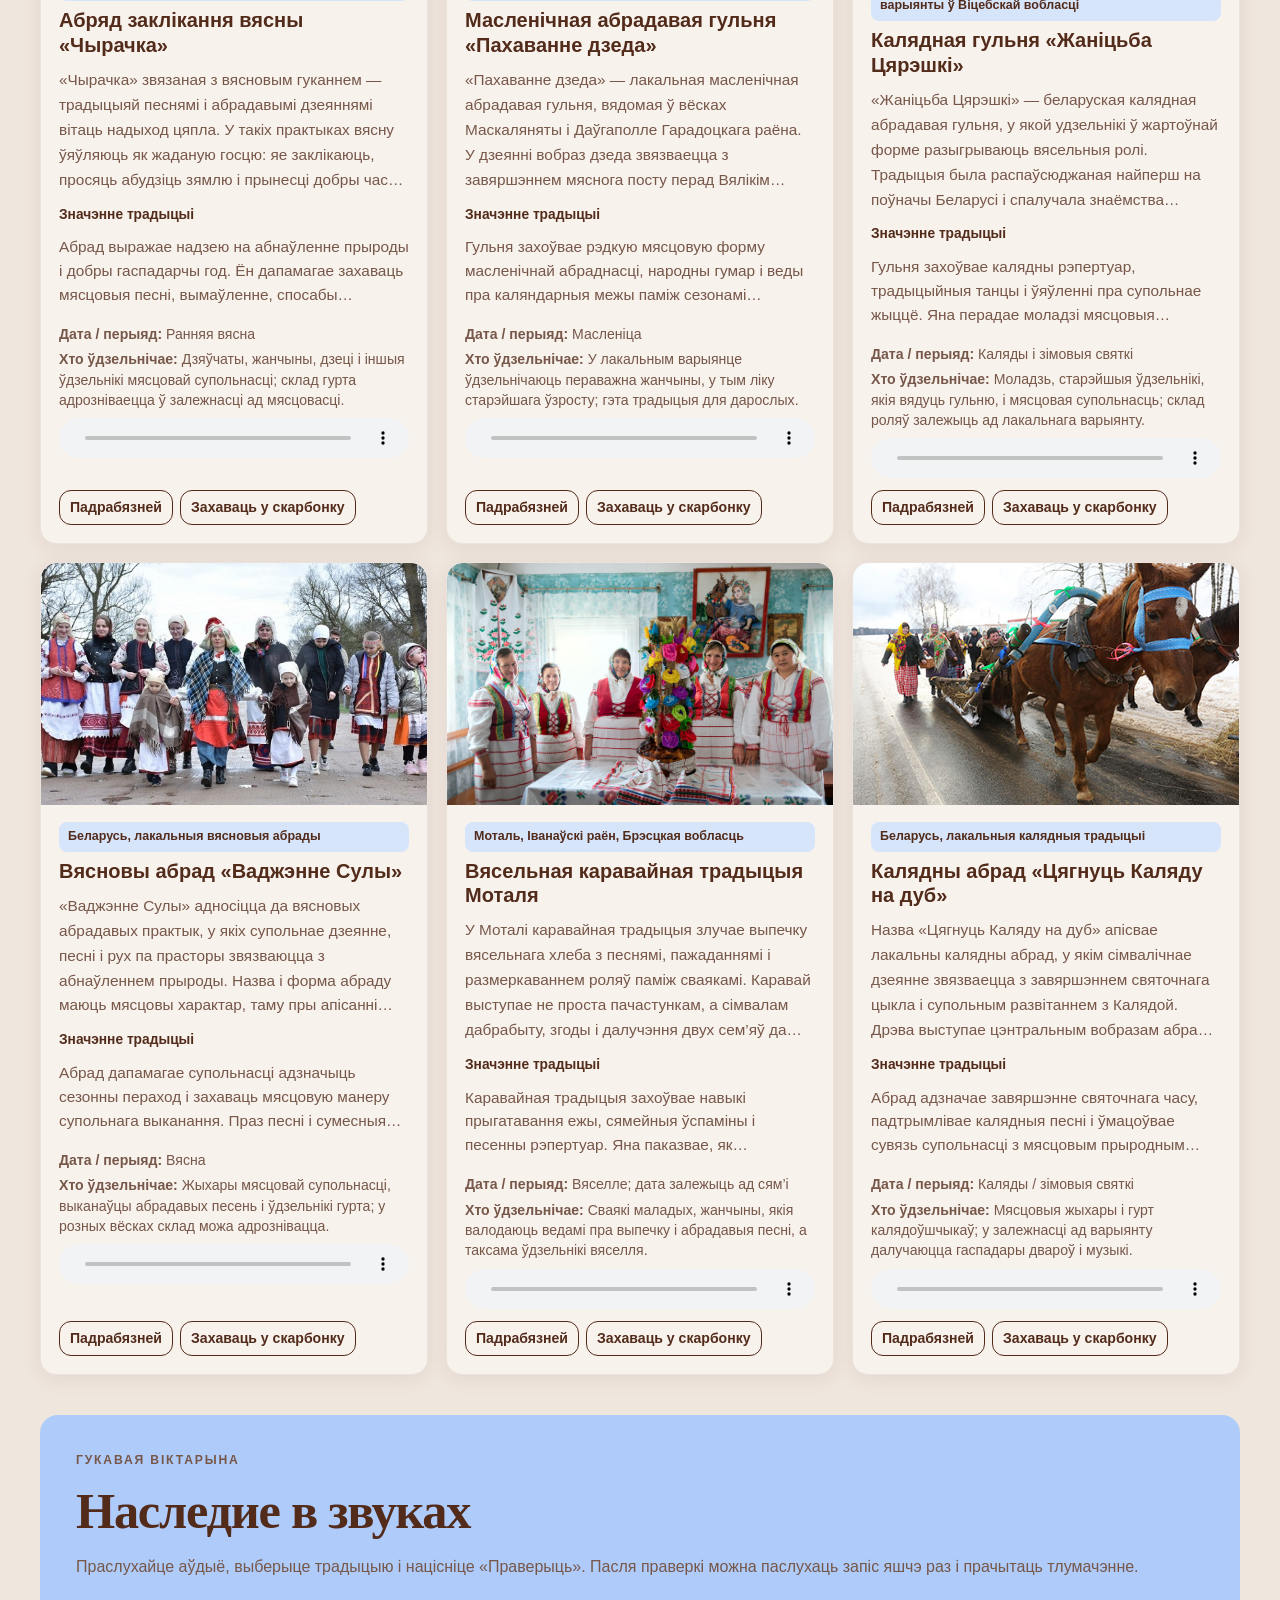
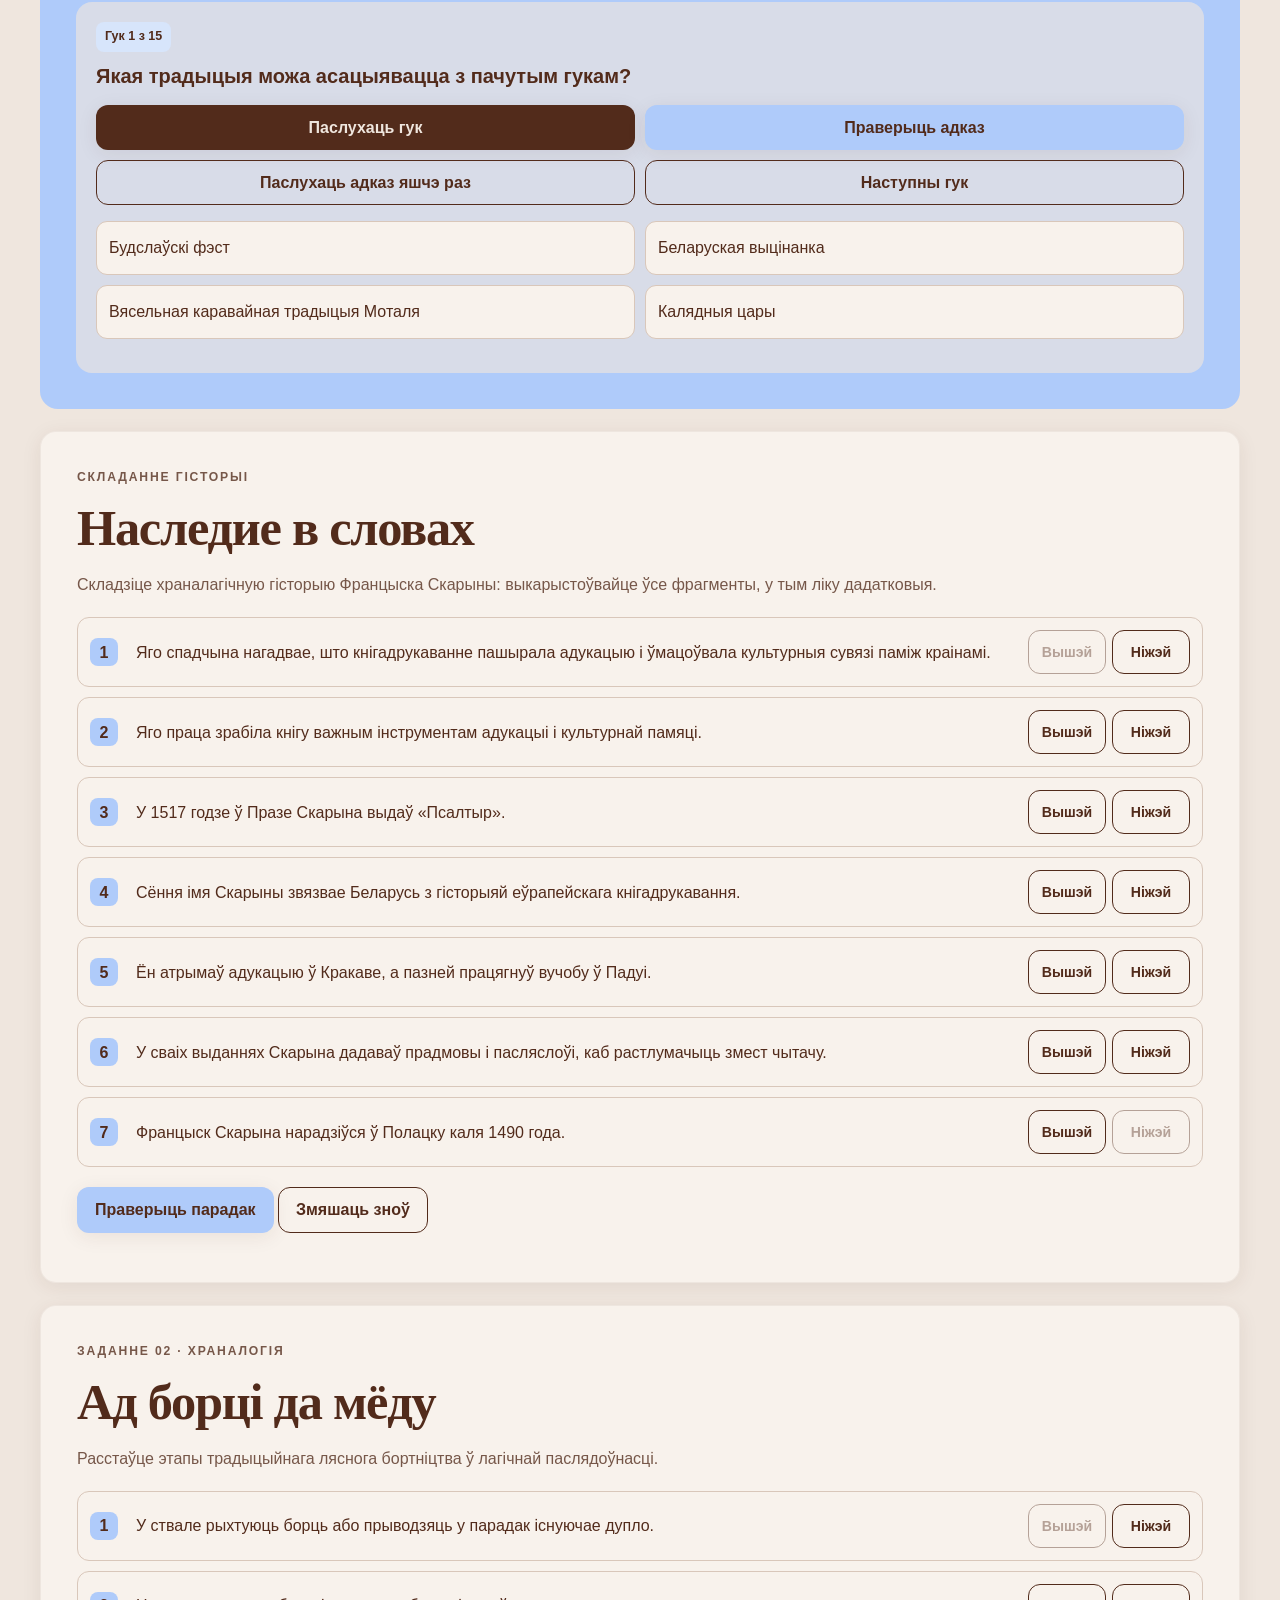
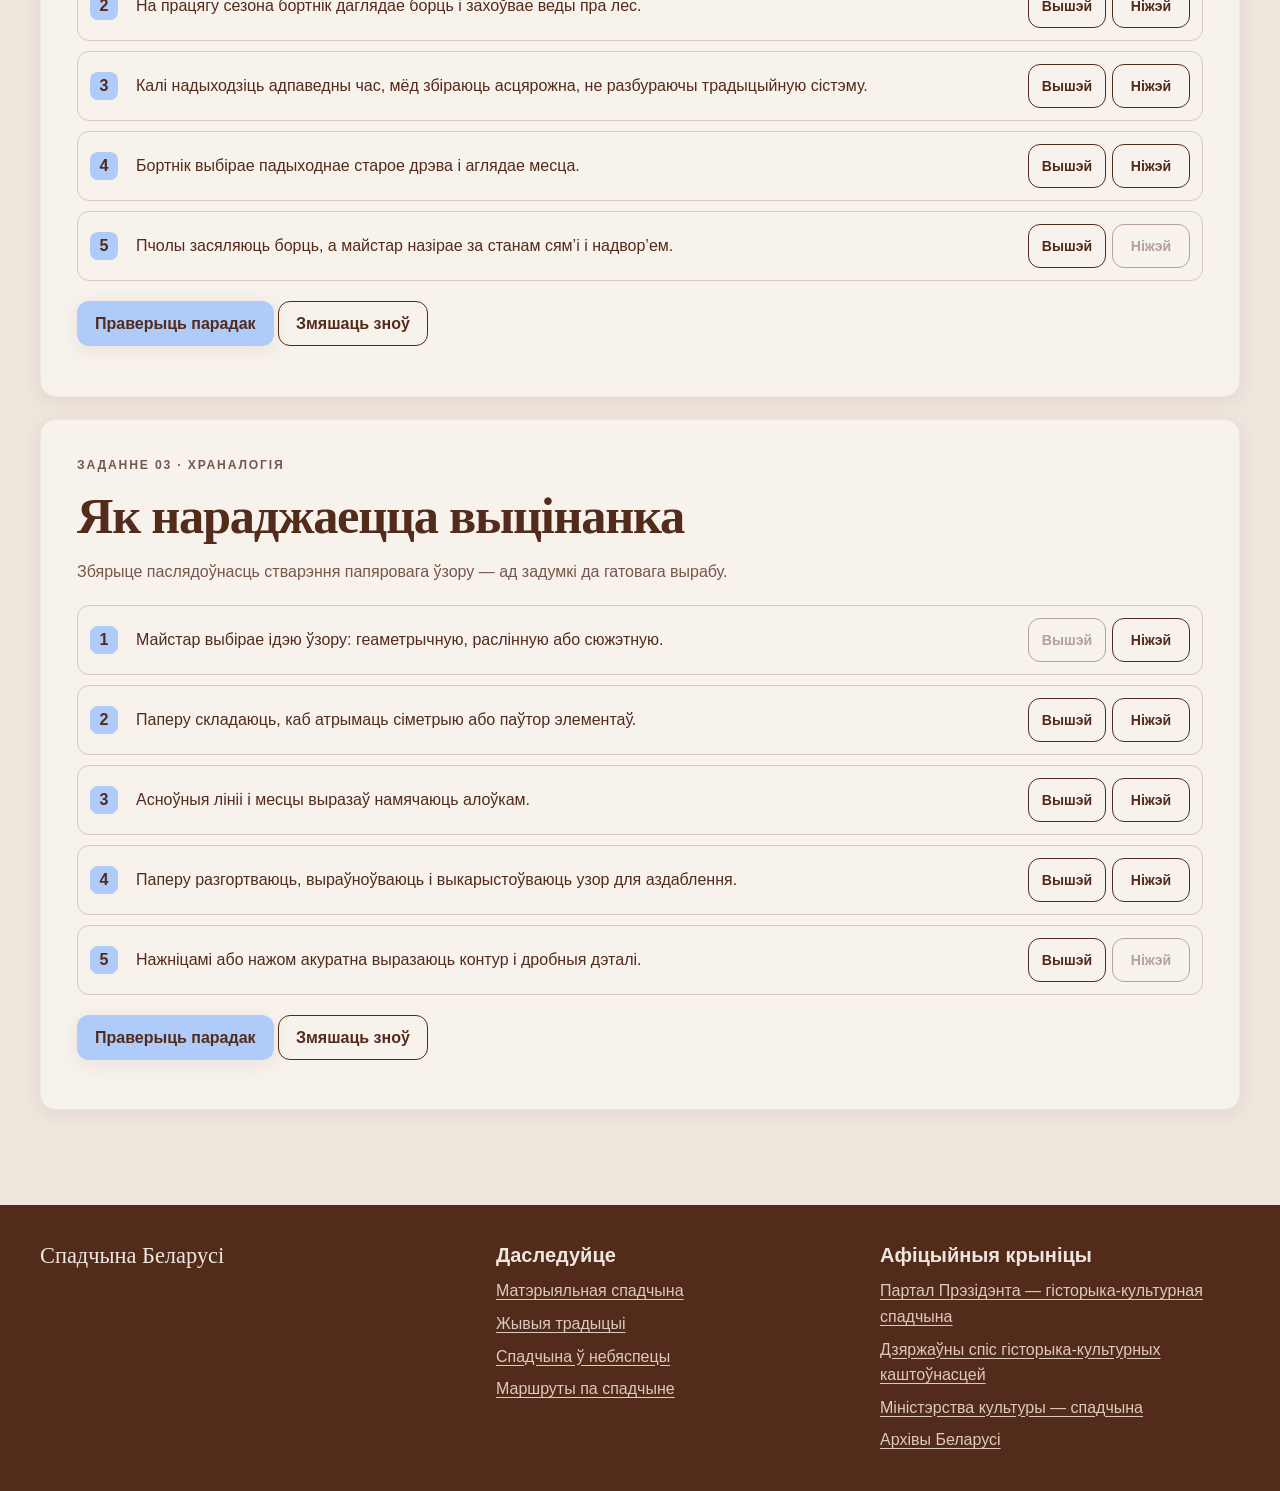
==== commit e2140c04: "описание изменений" ====
--- a/abrady.html
+++ b/abrady.html
@@ -46,6 +46,7 @@
       <button class="modal-close" type="button" data-close-modal aria-label="Закрыць акно">×</button>
       <div id="globalModalContent"></div>
     </div>
+  </div>
 
   <div id="siteFooter" role="contentinfo" aria-label="Падвал сайта">
     <footer class="site-footer">
@@ -74,7 +75,6 @@
       </div>
     </footer>
   </div>
-</div>
 
   <noscript>
     <aside class="noscript-message">
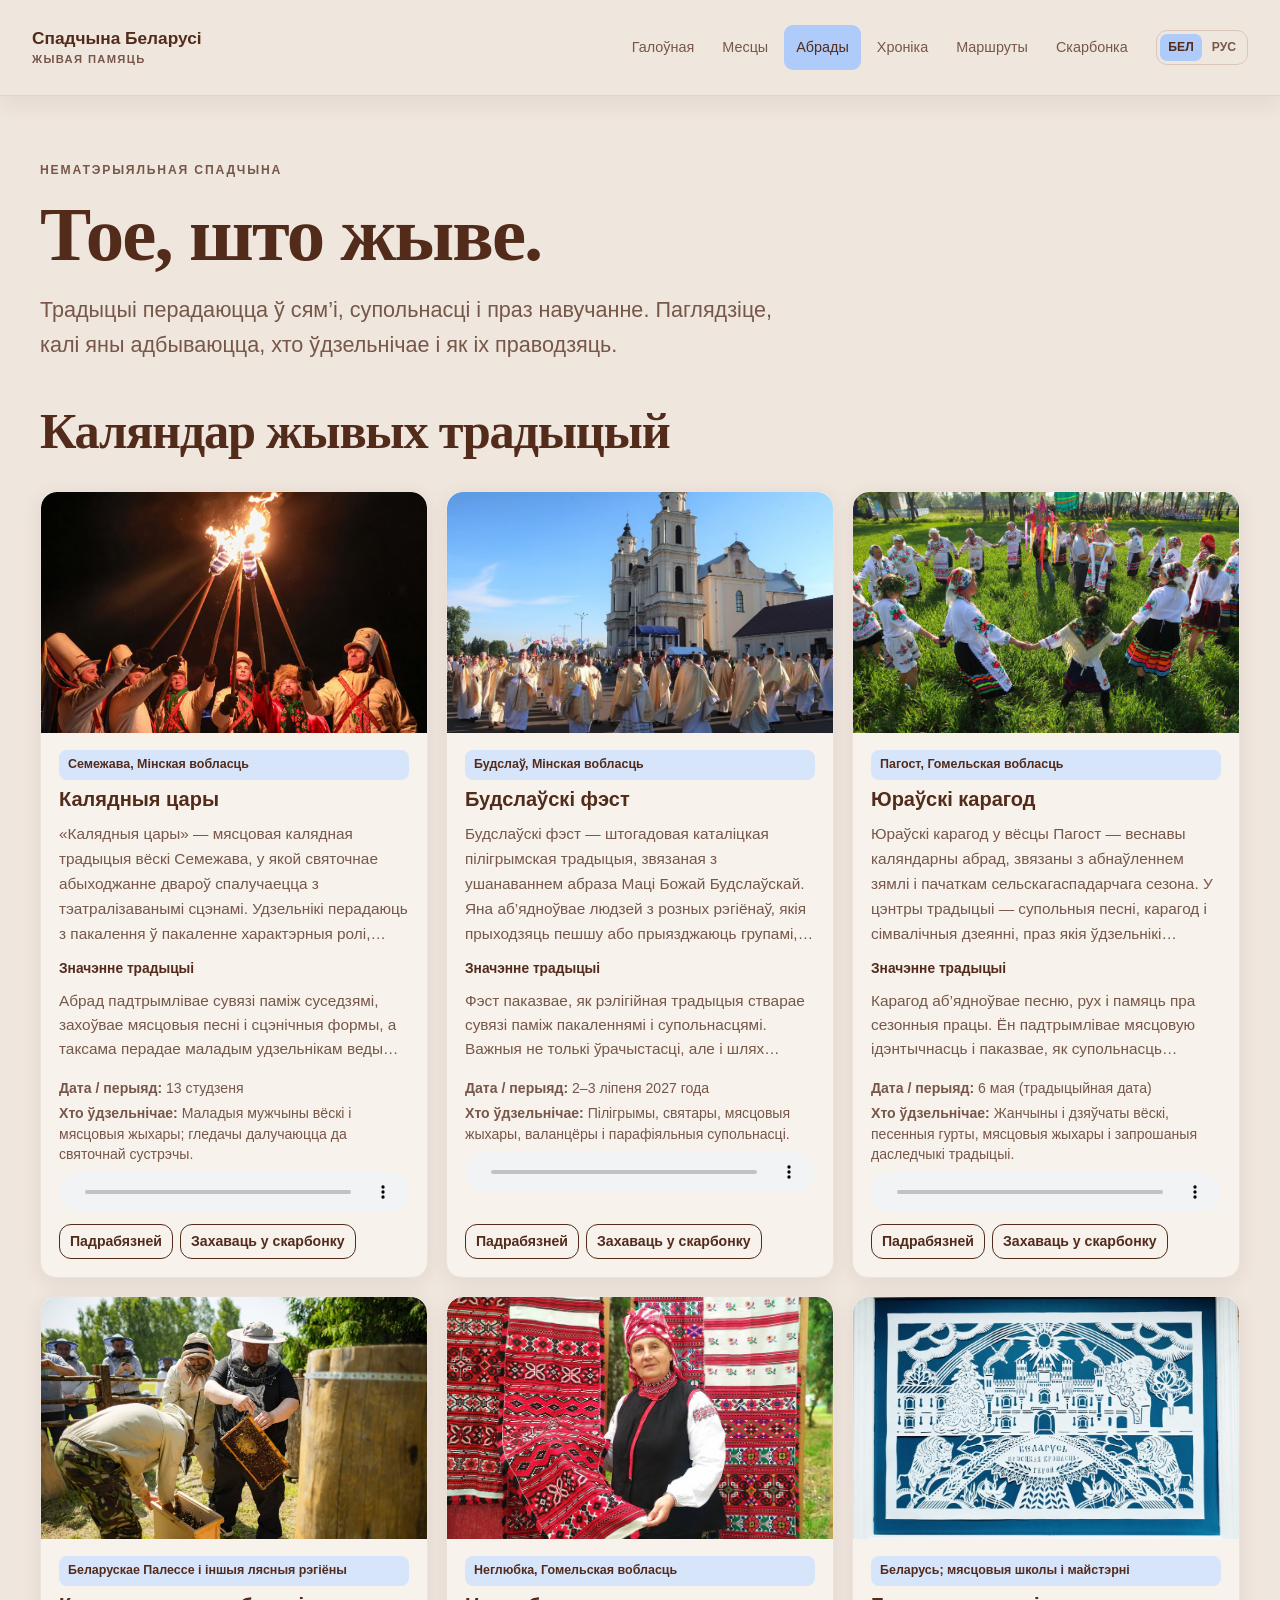
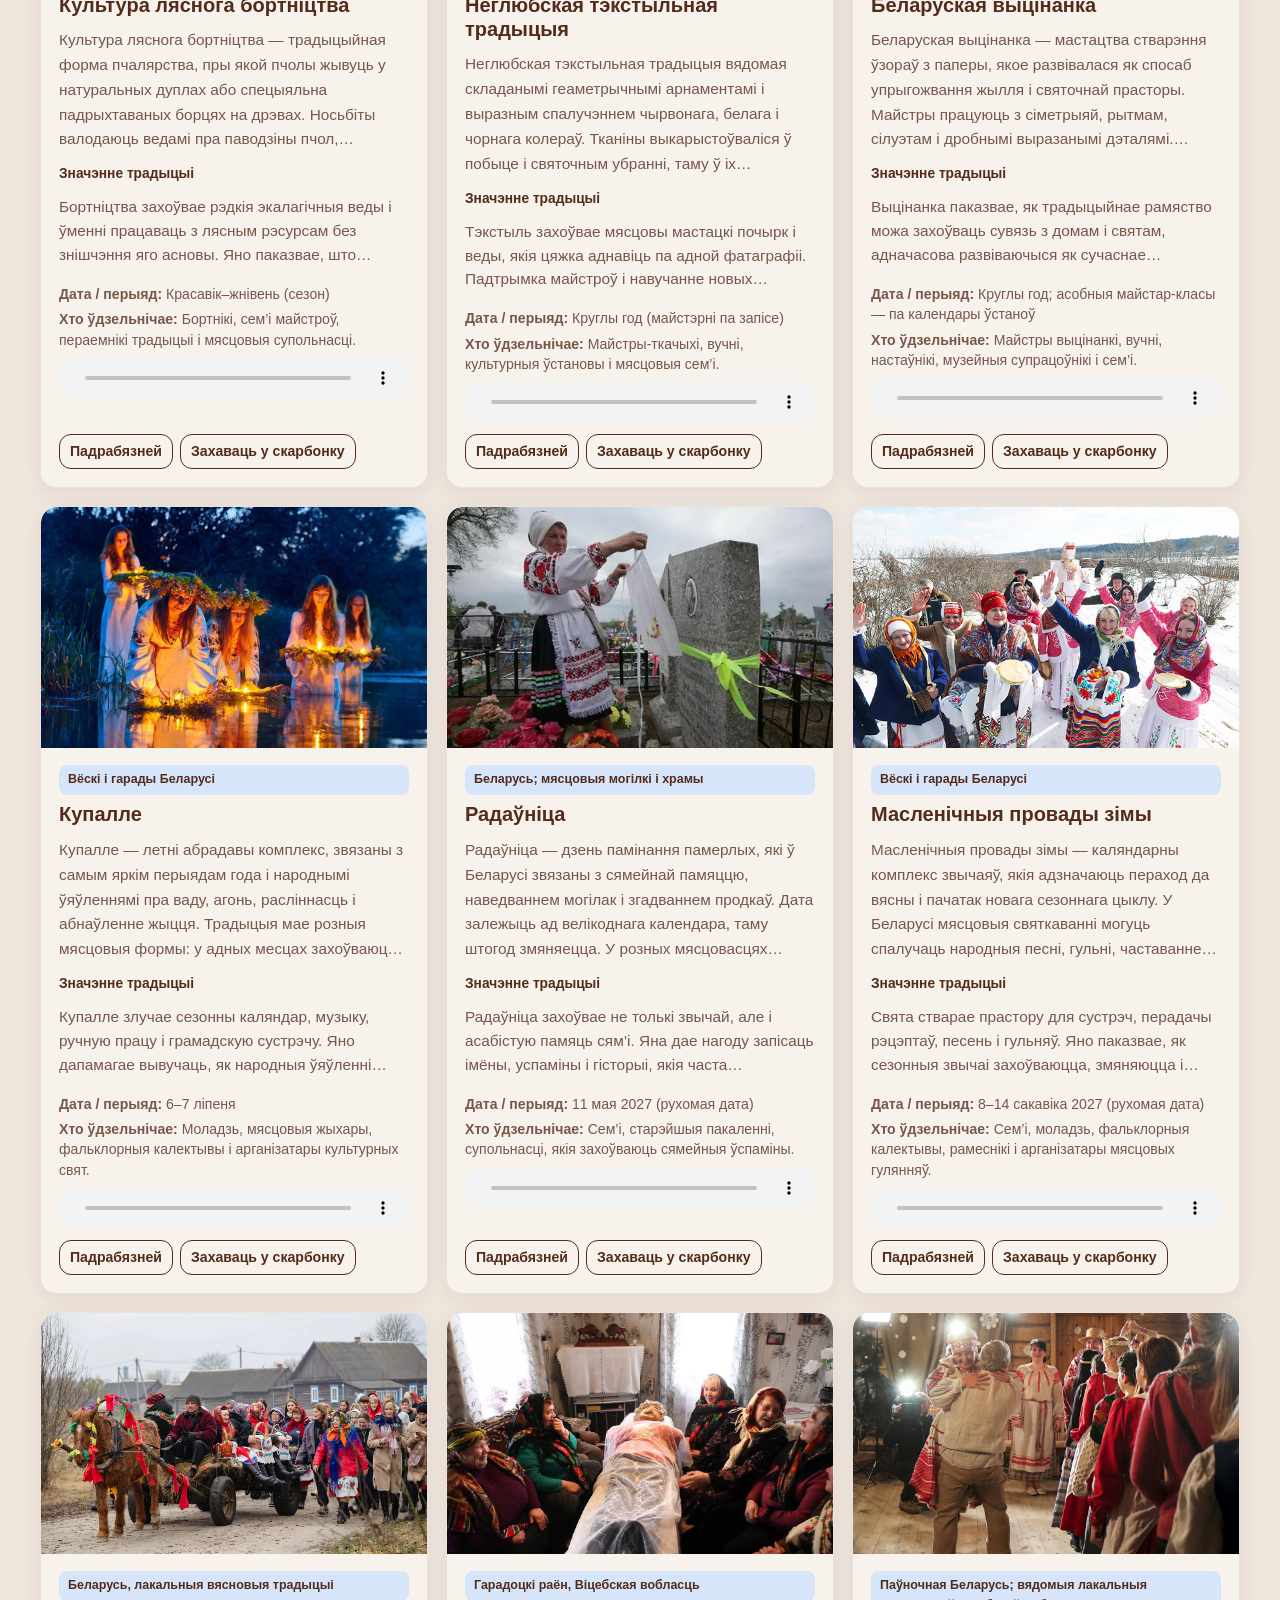
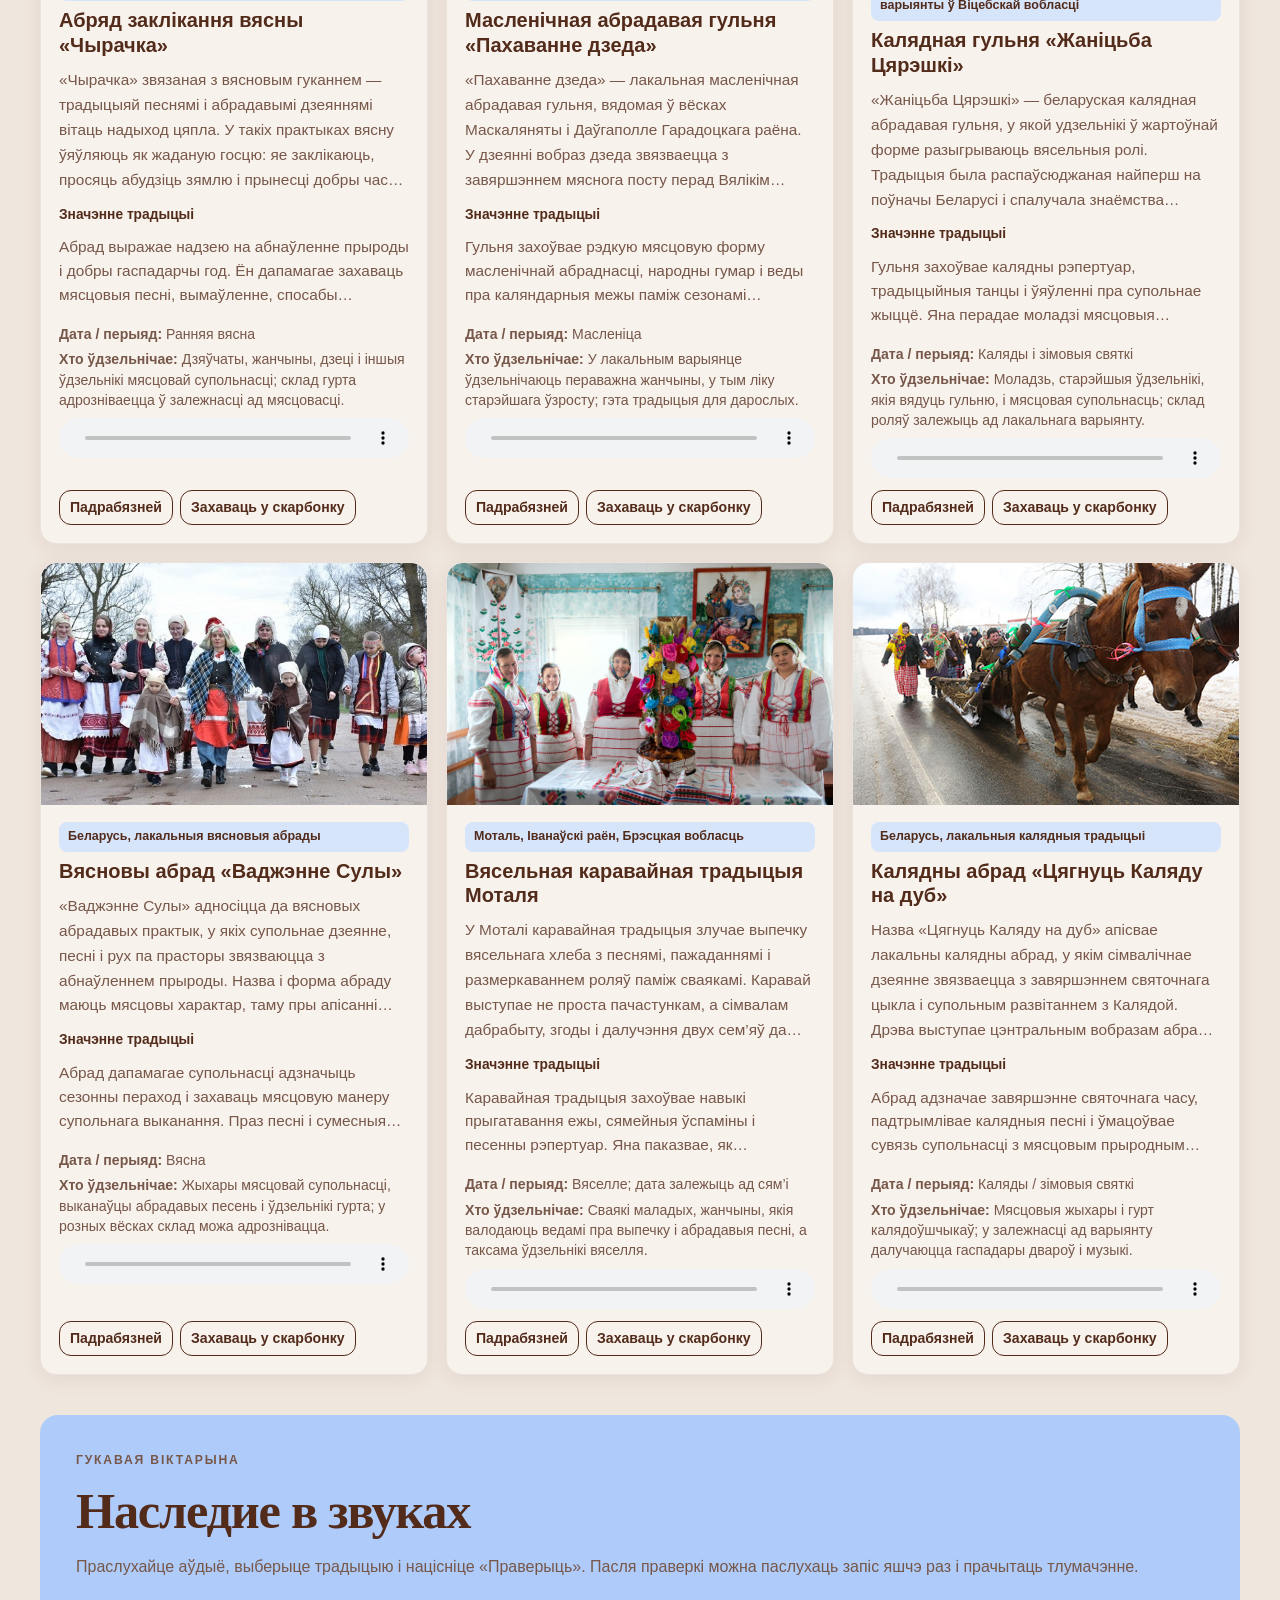
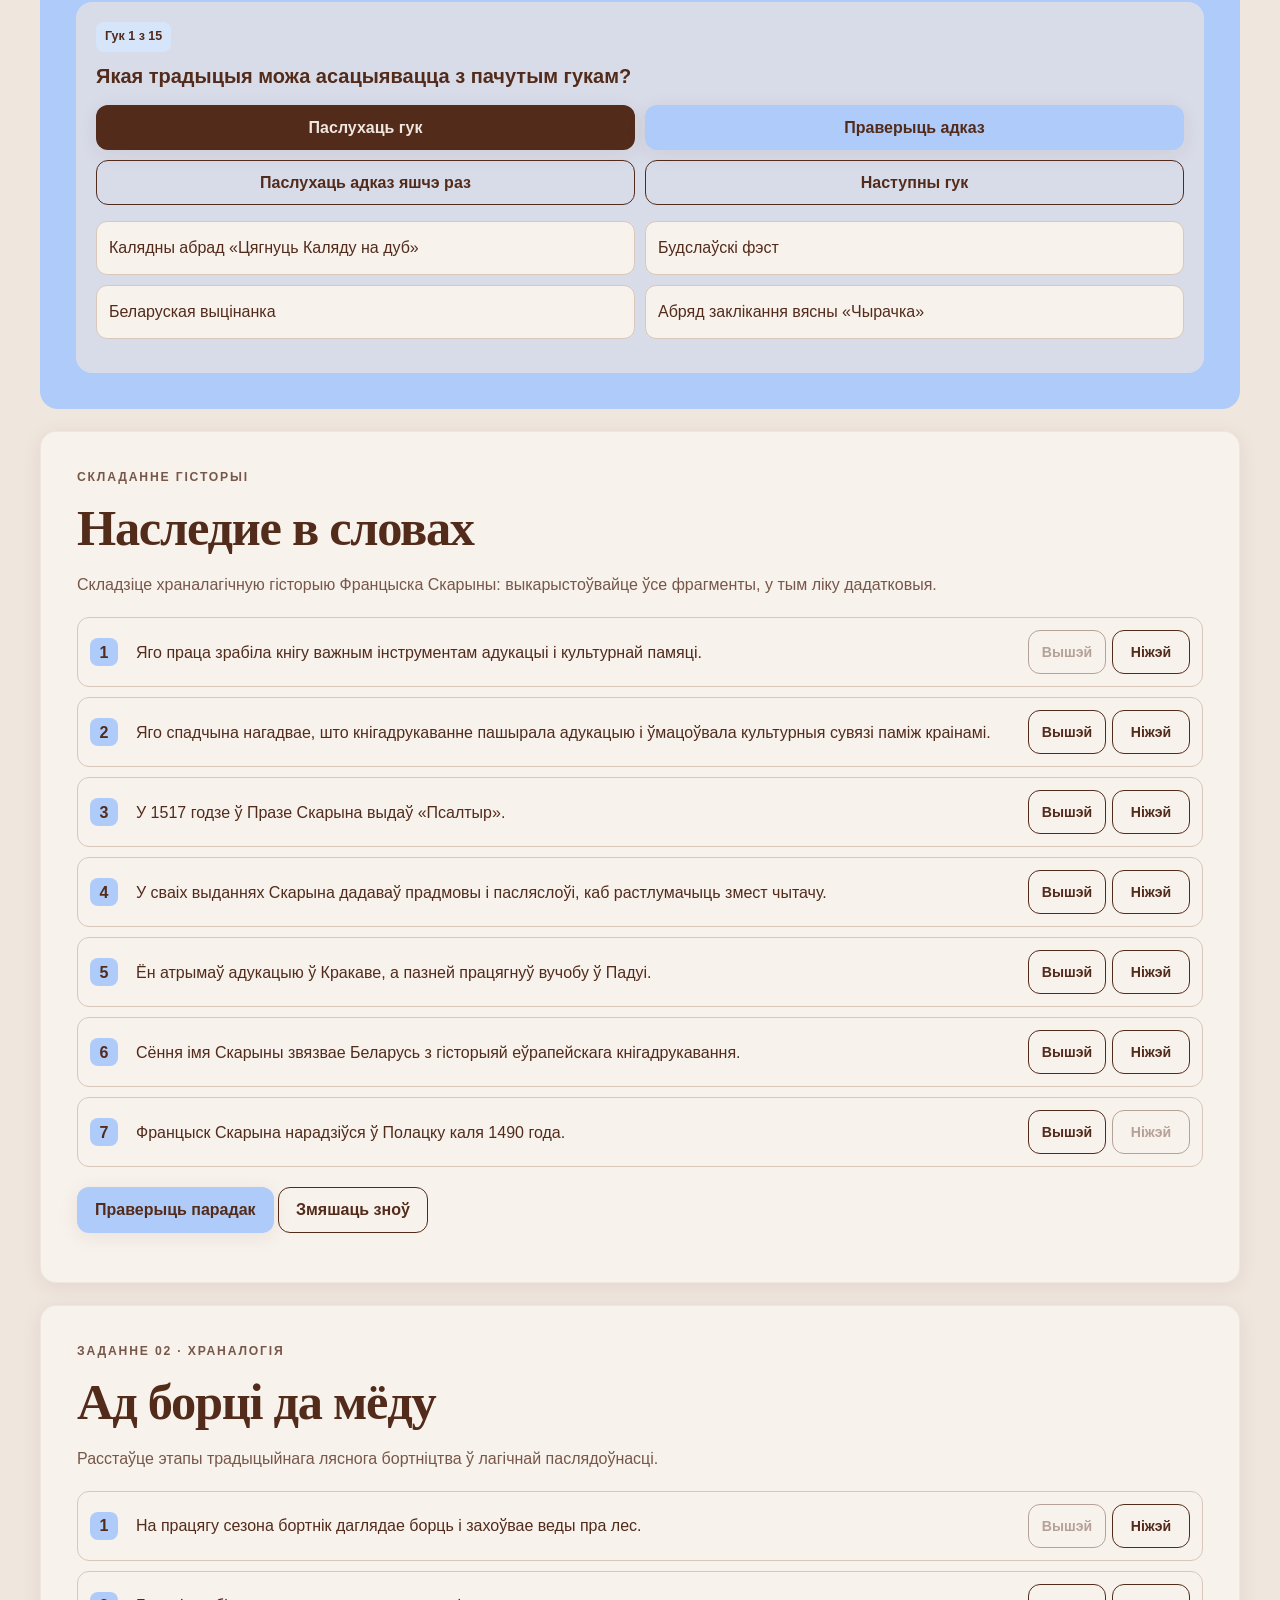
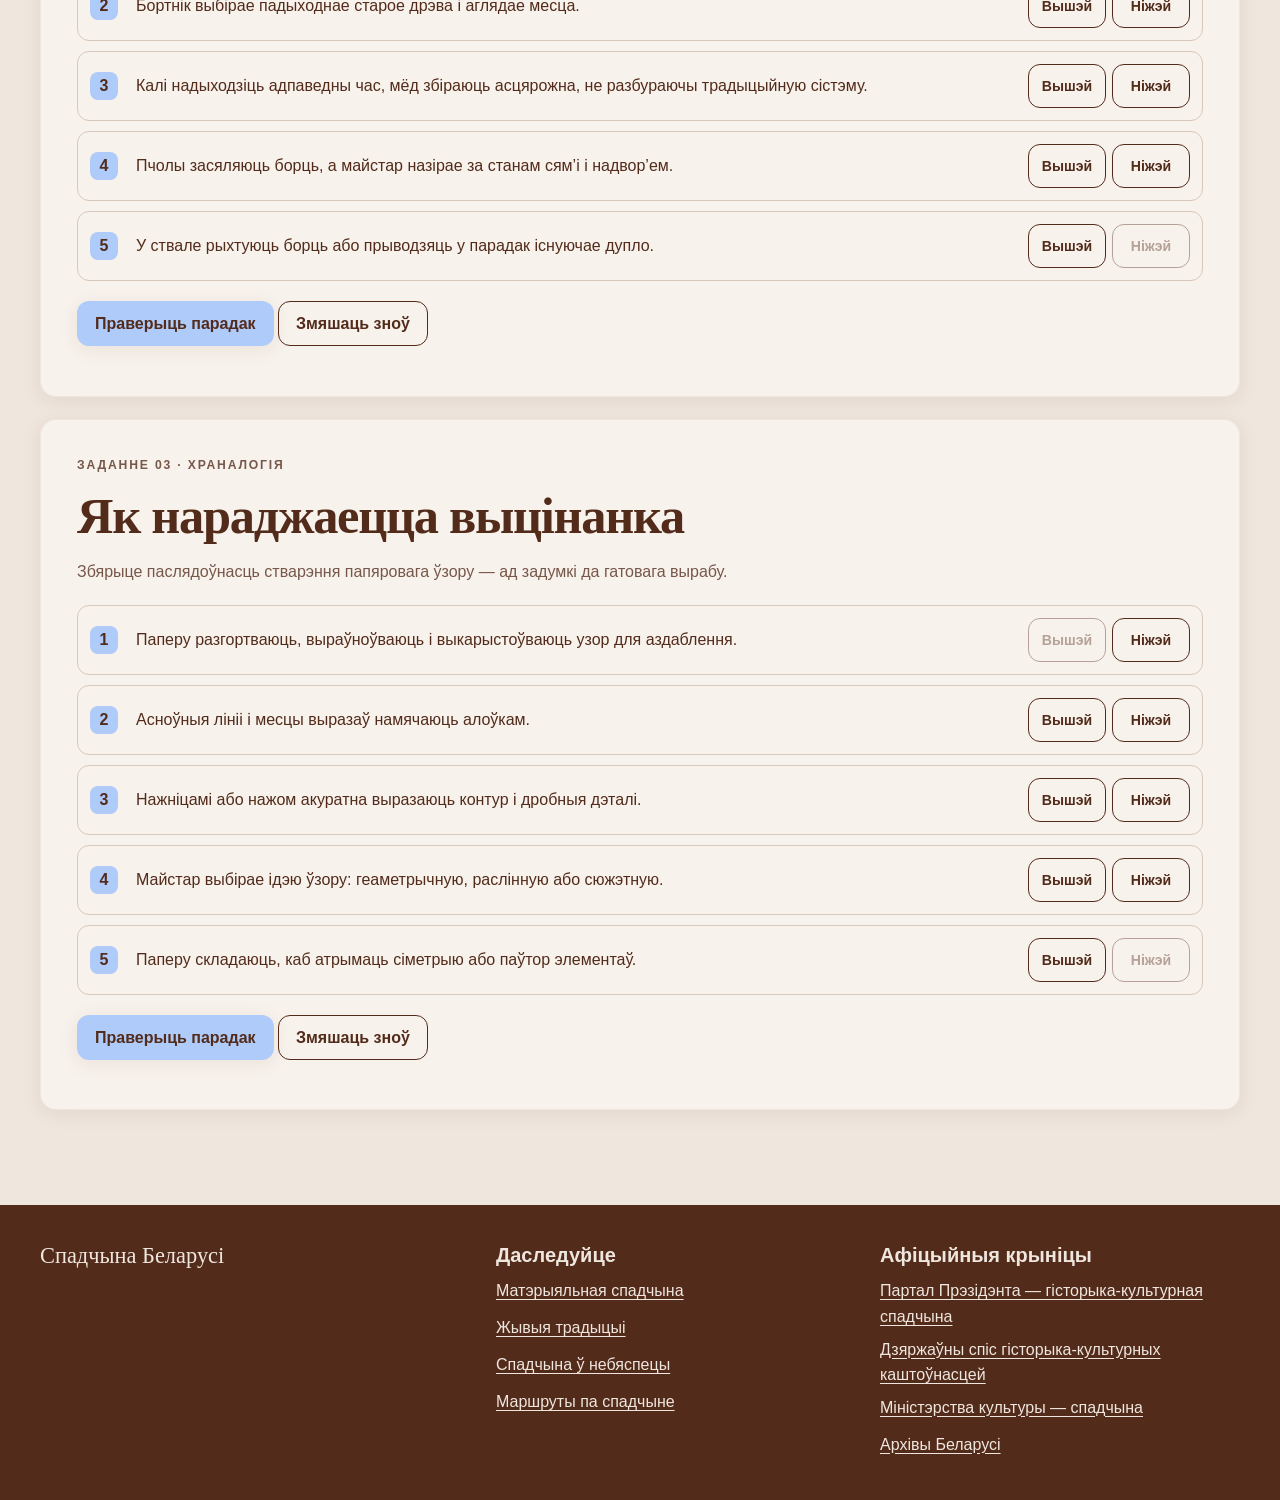
==== commit ab6c1384: "описание изменений" ====
--- a/abrady.html
+++ b/abrady.html
@@ -8,6 +8,7 @@
   <title>Спадчына Беларусі — Абрады</title>
   <link rel="stylesheet" href="css/style.css">
   <link rel="stylesheet" href="css/responsive.css">
+  <link rel="stylesheet" href="css/footer-fix.css?v=20261102-3">
 </head>
 <body data-page="rituals" class="page-enter">
   <a class="skip-link" href="#pageContent" data-by="Перайсці да асноўнага змесціва" data-ru="Перейти к основному содержимому">Перайсці да асноўнага змесціва</a>
@@ -39,15 +40,6 @@
 
   <main id="pageContent" tabindex="-1" aria-label="Асноўнае змесціва"></main>
 
-  
-  <div class="toast" id="toast" role="status" aria-live="polite"></div>
-  <div class="modal-backdrop" id="globalModal" aria-hidden="true" hidden>
-    <div class="modal" role="dialog" aria-modal="true" aria-label="Падрабязная інфармацыя">
-      <button class="modal-close" type="button" data-close-modal aria-label="Закрыць акно">×</button>
-      <div id="globalModalContent"></div>
-    </div>
-  </div>
-
   <div id="siteFooter" role="contentinfo" aria-label="Падвал сайта">
     <footer class="site-footer">
       <div class="container footer-inner">
@@ -76,6 +68,15 @@
     </footer>
   </div>
 
+
+  
+  <div class="toast" id="toast" role="status" aria-live="polite"></div>
+  <div class="modal-backdrop" id="globalModal" aria-hidden="true" hidden>
+    <div class="modal" role="dialog" aria-modal="true" aria-label="Падрабязная інфармацыя">
+      <button class="modal-close" type="button" data-close-modal aria-label="Закрыць акно">×</button>
+      <div id="globalModalContent"></div>
+    </div>
+  </div>
   <noscript>
     <aside class="noscript-message">
       <p>Для паўнавартаснай працы сайта трэба ўключыць JavaScript. Вы можаце перайсці да асноўных раздзелаў:</p>
@@ -86,6 +87,7 @@
     </aside>
   </noscript>
 
+  <script src="js/storage.js"></script>
   <script src="js/data.js"></script>
   <script src="js/lang.js"></script>
   <script src="js/main.js"></script>
--- a/css/footer-fix.css
+++ b/css/footer-fix.css
@@ -0,0 +1,109 @@
+/* Footer visibility and layout guard. Loaded after all legacy and responsive CSS. */
+html body > #siteFooter,
+html body > #siteFooter[hidden] {
+  display: block !important;
+  position: relative !important;
+  inset: auto !important;
+  z-index: 1 !important;
+  width: 100% !important;
+  max-width: 100% !important;
+  min-width: 0 !important;
+  height: auto !important;
+  min-height: 0 !important;
+  max-height: none !important;
+  overflow: visible !important;
+  visibility: visible !important;
+  opacity: 1 !important;
+  clip: auto !important;
+  transform: none !important;
+  flex: 0 0 auto !important;
+  clear: both !important;
+}
+
+html body > #siteFooter > .site-footer {
+  display: block !important;
+  position: relative !important;
+  width: 100% !important;
+  height: auto !important;
+  min-height: 0 !important;
+  max-height: none !important;
+  overflow: visible !important;
+  visibility: visible !important;
+  opacity: 1 !important;
+  margin: 40px 0 0 !important;
+  padding: 38px 0 !important;
+  transform: none !important;
+  clip: auto !important;
+  background: var(--brown, #522B1B) !important;
+  color: var(--cream, #EFE6DE) !important;
+}
+
+html body > #siteFooter .footer-inner {
+  display: grid !important;
+  grid-template-columns: minmax(0, 1.2fr) minmax(0, 1fr) minmax(0, 1fr) !important;
+  align-items: start !important;
+  gap: 24px !important;
+  width: min(1200px, calc(100% - 48px)) !important;
+  margin-inline: auto !important;
+}
+
+html body > #siteFooter .footer-inner > div { min-width: 0 !important; }
+html body > #siteFooter .footer-title,
+html body > #siteFooter h3 { color: inherit !important; }
+html body > #siteFooter a,
+html body > #siteFooter p { color: inherit !important; overflow-wrap: anywhere; }
+html body > #siteFooter .footer-links { display: grid !important; gap: 7px !important; min-width: 0 !important; }
+html body > #siteFooter a { display: inline-flex; align-items: flex-start; min-height: 30px; }
+
+body[data-page="treasure"] > #siteFooter > .site-footer {
+  background: #EFE6DE !important;
+  color: #522B1B !important;
+  border-top: 1px solid rgba(82,43,27,.14) !important;
+}
+body[data-page="treasure"] > #siteFooter a,
+body[data-page="treasure"] > #siteFooter h3,
+body[data-page="treasure"] > #siteFooter .footer-title { color: #522B1B !important; }
+
+@media (max-width: 760px) {
+  html body > #siteFooter > .site-footer {
+    margin-top: 28px !important;
+    padding: 28px 0 calc(28px + env(safe-area-inset-bottom, 0px)) !important;
+  }
+  html body > #siteFooter .footer-inner {
+    grid-template-columns: repeat(2, minmax(0, 1fr)) !important;
+    gap: 14px 12px !important;
+    width: calc(100% - 28px) !important;
+  }
+  html body > #siteFooter .footer-inner > div:first-child { grid-column: 1 / -1 !important; }
+  html body > #siteFooter .footer-title { font-size: .86rem !important; }
+  html body > #siteFooter h3 { font-size: .72rem !important; line-height: 1.3 !important; margin-bottom: 7px !important; }
+  html body > #siteFooter .footer-links { gap: 3px !important; }
+  html body > #siteFooter a { min-height: 36px !important; padding: 4px 0 !important; font-size: .68rem !important; line-height: 1.35 !important; }
+}
+
+@media (max-width: 360px) {
+  html body > #siteFooter .footer-inner { gap: 10px 9px !important; width: calc(100% - 24px) !important; }
+  html body > #siteFooter h3 { font-size: .67rem !important; }
+  html body > #siteFooter a { font-size: .63rem !important; }
+}
+
+@media print {
+  html body > #siteFooter,
+  html body > #siteFooter > .site-footer { display: block !important; visibility: visible !important; opacity: 1 !important; }
+}
+
+/* Tablets: keep the footer links readable instead of squeezing three columns. */
+@media (min-width: 761px) and (max-width: 900px) {
+  html body > #siteFooter .footer-inner {
+    grid-template-columns: repeat(2, minmax(0, 1fr)) !important;
+    gap: 18px 20px !important;
+    width: calc(100% - 40px) !important;
+  }
+  html body > #siteFooter .footer-inner > div:first-child {
+    grid-column: 1 / -1 !important;
+  }
+  html body > #siteFooter a {
+    font-size: .82rem !important;
+    line-height: 1.45 !important;
+  }
+}
